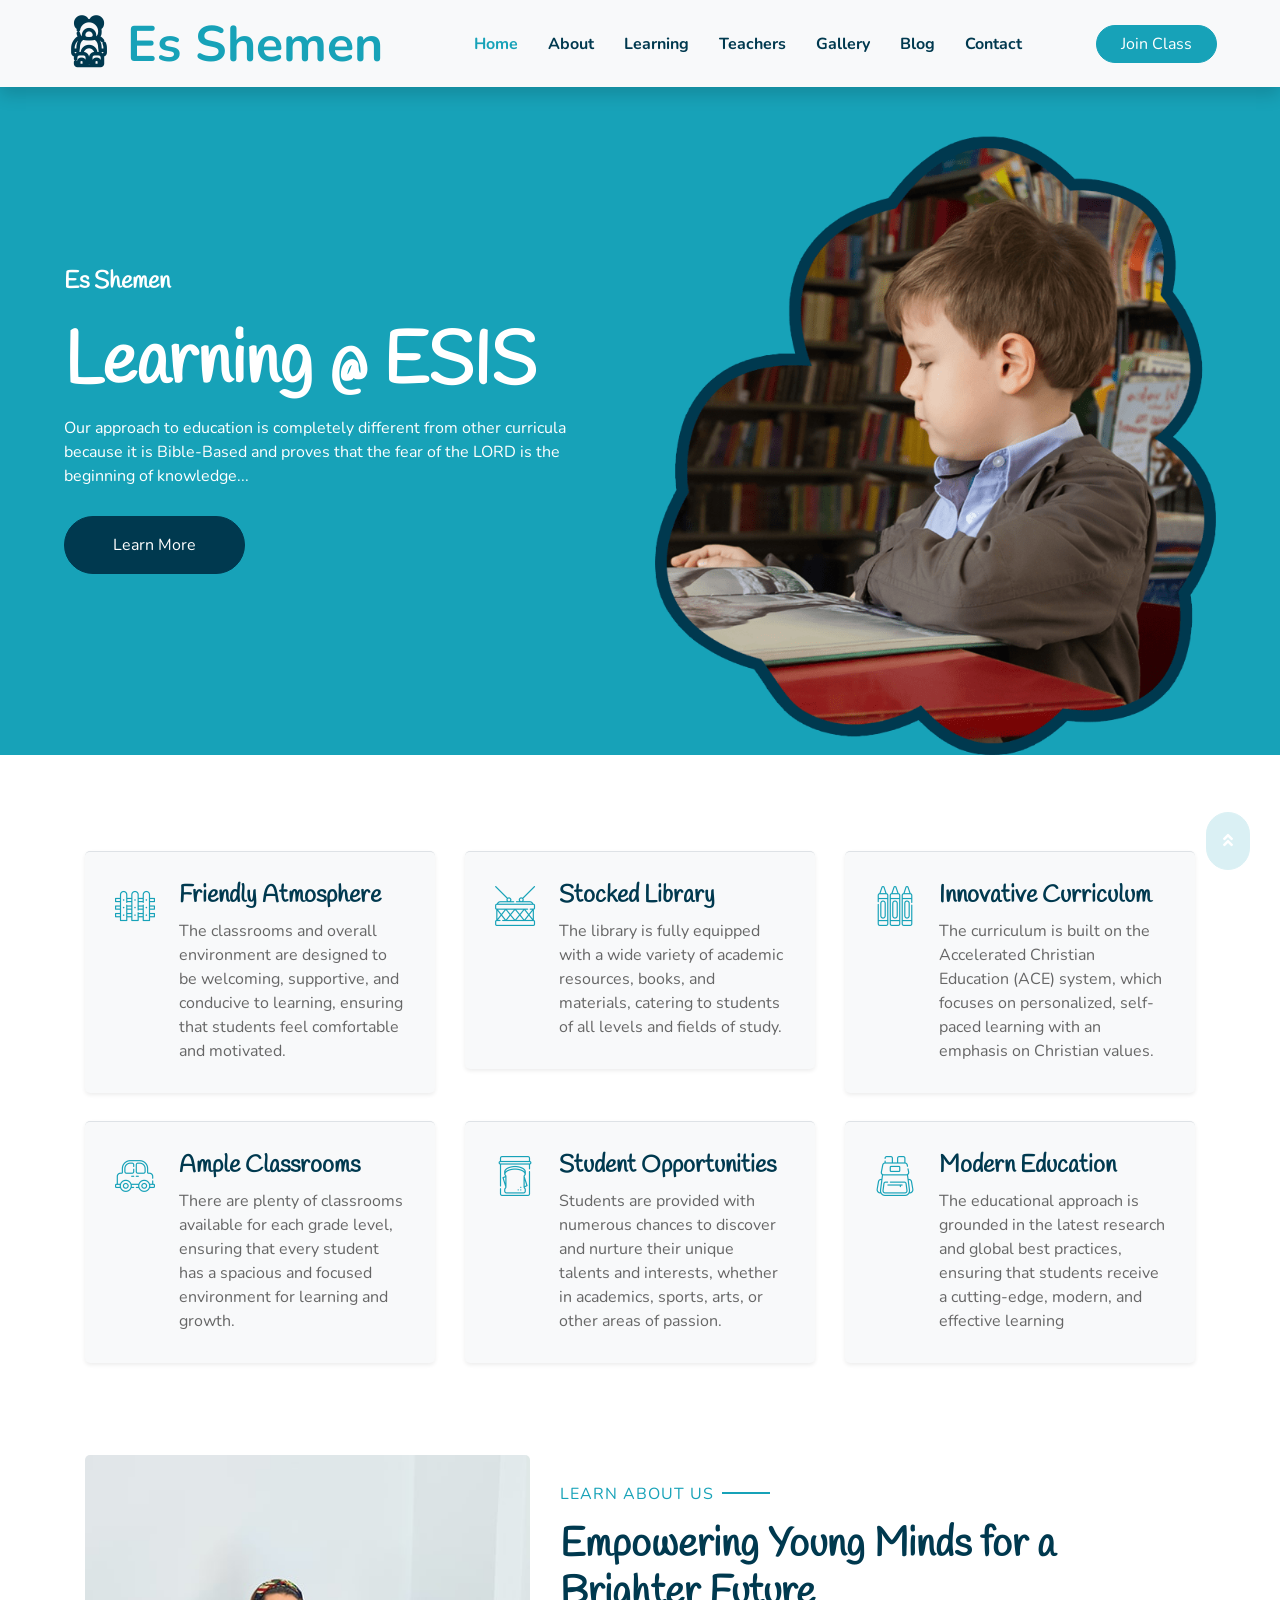
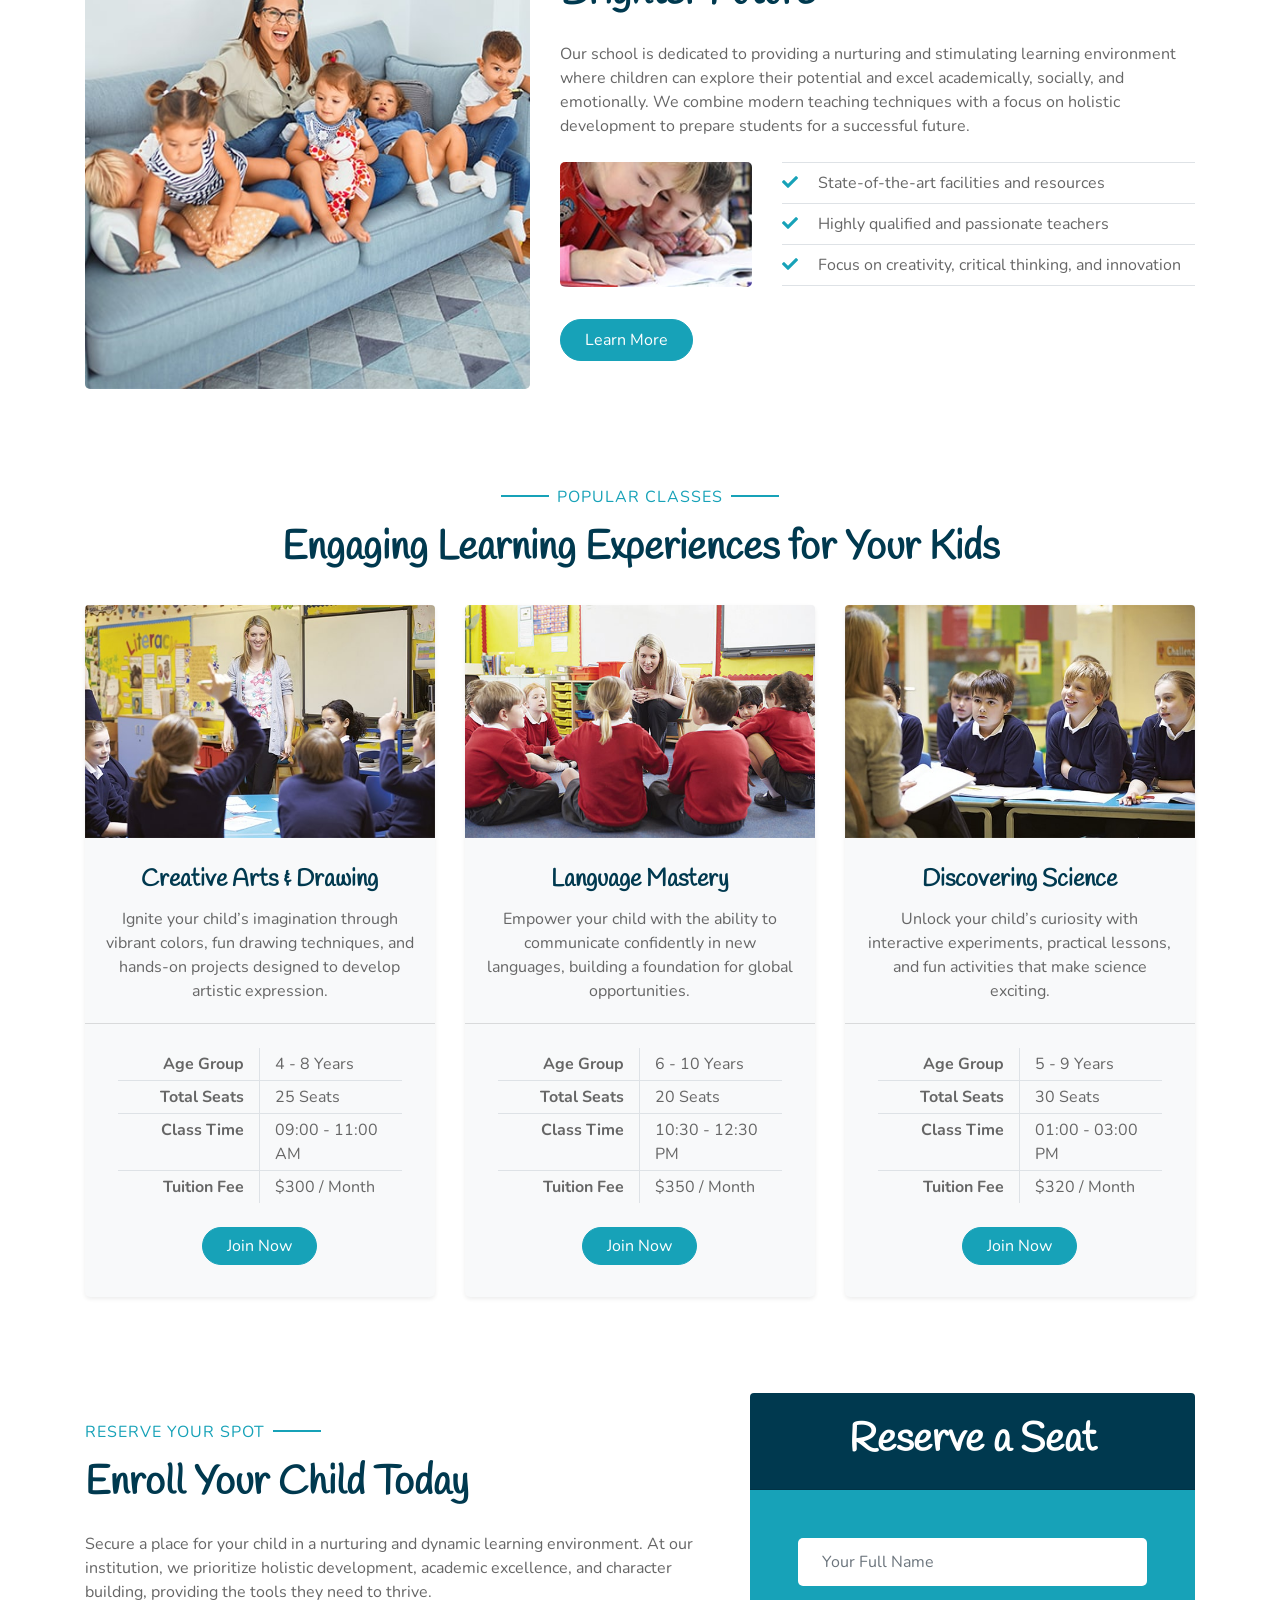
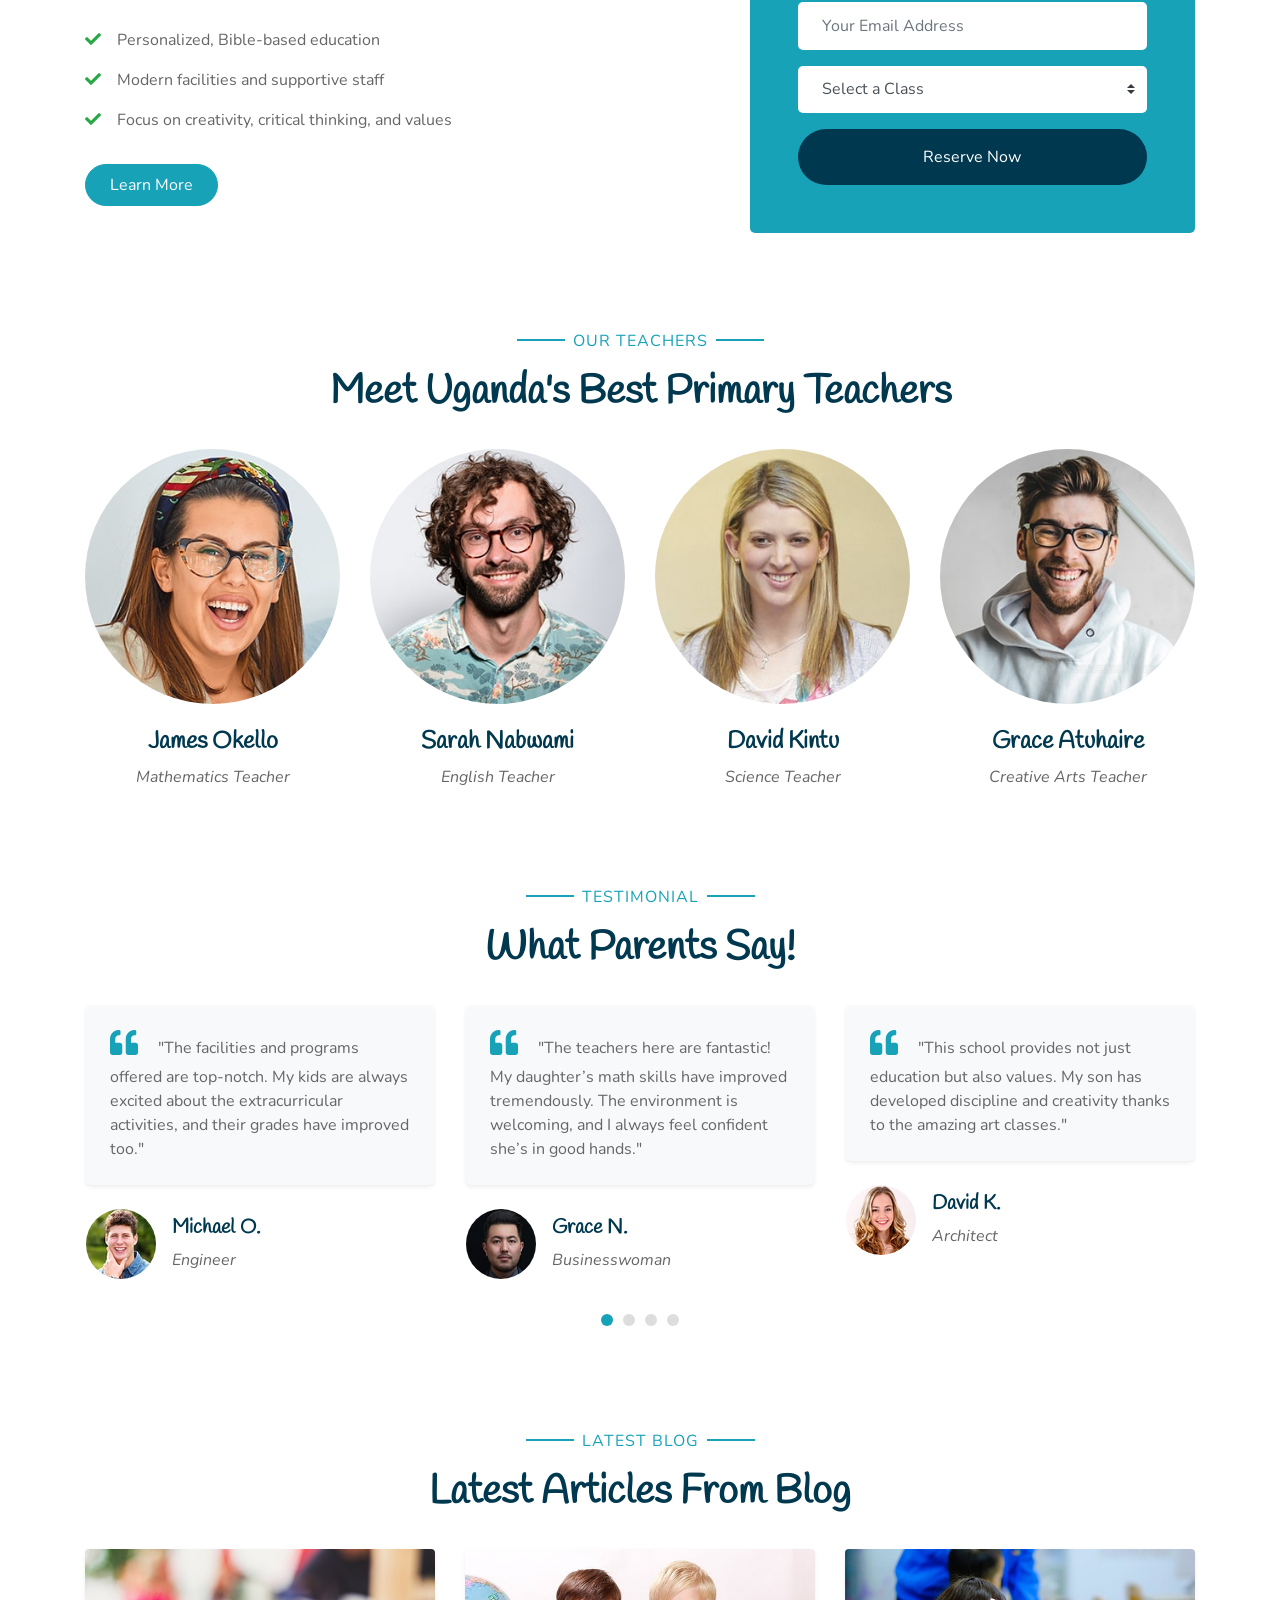
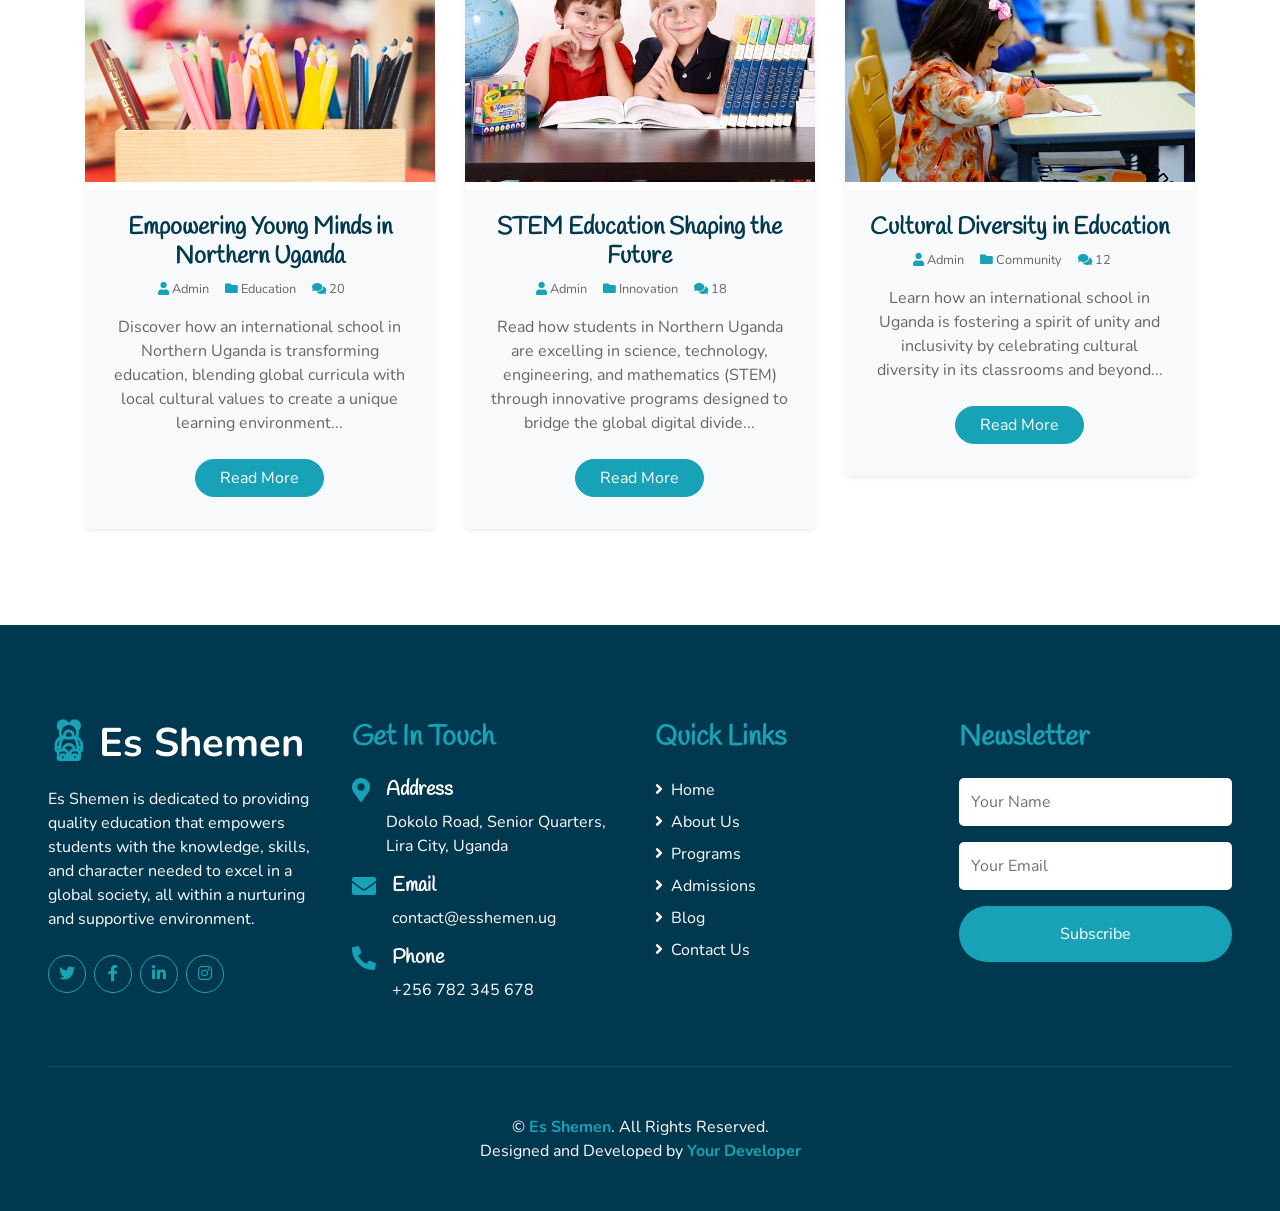
==== index.html @ f65ddcae "Edited the home page" ====
<!DOCTYPE html>
<html lang="en">
  <head>
    <meta charset="utf-8" />
    <title>Ed Shemen</title>
    <meta content="width=device-width, initial-scale=1.0" name="viewport" />
    <meta content="..." name="keywords" />
    <meta content="..." name="description" />

    <!-- Favicon -->
    <link href="img/favicon.ico" rel="icon" />

    <!-- Google Web Fonts -->
    <link rel="preconnect" href="https://fonts.gstatic.com" />
    <link
      href="https://fonts.googleapis.com/css2?family=Handlee&family=Nunito&display=swap"
      rel="stylesheet"
    />

    <!-- Font Awesome -->
    <link
      href="https://cdnjs.cloudflare.com/ajax/libs/font-awesome/5.10.0/css/all.min.css"
      rel="stylesheet"
    />

    <!-- Flaticon Font -->
    <link href="lib/flaticon/font/flaticon.css" rel="stylesheet" />

    <!-- Libraries Stylesheet -->
    <link href="lib/owlcarousel/assets/owl.carousel.min.css" rel="stylesheet" />
    <link href="lib/lightbox/css/lightbox.min.css" rel="stylesheet" />

    <!-- Customized Bootstrap Stylesheet -->
    <link href="css/style.css" rel="stylesheet" />
  </head>

  <body>
    <!-- Navbar Start -->
    <div class="container-fluid bg-light position-relative shadow">
      <nav
        class="navbar navbar-expand-lg bg-light navbar-light py-3 py-lg-0 px-0 px-lg-5"
      >
        <a
          href=""
          class="navbar-brand font-weight-bold text-secondary"
          style="font-size: 50px"
        >
          <i class="flaticon-043-teddy-bear"></i>
          <span class="text-primary">Es Shemen</span>
        </a>
        <button
          type="button"
          class="navbar-toggler"
          data-toggle="collapse"
          data-target="#navbarCollapse"
        >
          <span class="navbar-toggler-icon"></span>
        </button>
        <div
          class="collapse navbar-collapse justify-content-between"
          id="navbarCollapse"
        >
          <div class="navbar-nav font-weight-bold mx-auto py-0">
            <a href="index.html" class="nav-item nav-link active">Home</a>
            <a href="about.html" class="nav-item nav-link">About</a>
            <a href="class.html" class="nav-item nav-link">Learning</a>
            <a href="team.html" class="nav-item nav-link">Teachers</a>
            <a href="gallery.html" class="nav-item nav-link">Gallery</a>
            <a href="blog.html" class="nav-item nav-link">Blog</a>
           
            <a href="contact.html" class="nav-item nav-link">Contact</a>
          </div>
          <a href="" class="btn btn-primary px-4">Join Class</a>
        </div>
      </nav>
    </div>
    <!-- Navbar End -->

    <!-- Header Start -->
    <div class="container-fluid bg-primary px-0 px-md-5 mb-5">
      <div class="row align-items-center px-3">
        <div class="col-lg-6 text-center text-lg-left">
          <h4 class="text-white mb-4 mt-5 mt-lg-0">Es Shemen</h4>
          <h1 class="display-3 font-weight-bold text-white">
            Learning @ ESIS
          </h1>
          <p class="text-white mb-4">
            Our approach to education is completely different from other curricula because it is Bible-Based and proves that the fear of the LORD is the beginning of knowledge...
          </p>
          <a href="" class="btn btn-secondary mt-1 py-3 px-5">Learn More</a>
        </div>
        <div class="col-lg-6 text-center text-lg-right">
          <img class="img-fluid mt-5" src="img/header.png" alt="" />
        </div>
      </div>
    </div>
    <!-- Header End -->

    <!-- Facilities Start -->
    <div class="container-fluid pt-5">
      <div class="container pb-3">
        <div class="row">
          <div class="col-lg-4 col-md-6 pb-1">
            <div
              class="d-flex bg-light shadow-sm border-top rounded mb-4"
              style="padding: 30px"
            >
              <i
                class="flaticon-050-fence h1 font-weight-normal text-primary mb-3"
              ></i>
              <div class="pl-4">
                <h4>Friendly Atmosphere</h4>
                <p class="m-0">
                  The classrooms and overall environment are designed to be welcoming, supportive, and conducive to learning, ensuring that students feel comfortable and motivated.
                </p>
              </div>
            </div>
          </div>
          <div class="col-lg-4 col-md-6 pb-1">
            <div
              class="d-flex bg-light shadow-sm border-top rounded mb-4"
              style="padding: 30px"
            >
              <i
                class="flaticon-022-drum h1 font-weight-normal text-primary mb-3"
              ></i>
              <div class="pl-4">
                <h4>
                  Stocked Library
                </h4>
                <p class="m-0">
                  The library is fully equipped with a wide variety of academic resources, books, and materials, catering to students of all levels and fields of study.


                </p>
              </div>
            </div>
          </div>
          <div class="col-lg-4 col-md-6 pb-1">
            <div
              class="d-flex bg-light shadow-sm border-top rounded mb-4"
              style="padding: 30px"
            >
              <i
                class="flaticon-030-crayons h1 font-weight-normal text-primary mb-3"
              ></i>
              <div class="pl-4">
                <h4>Innovative Curriculum</h4>
                <p class="m-0">
                  The curriculum is built on the Accelerated Christian Education (ACE) system, which focuses on personalized, self-paced learning with an emphasis on Christian values.


                </p>
              </div>
            </div>
          </div>
          <div class="col-lg-4 col-md-6 pb-1">
            <div
              class="d-flex bg-light shadow-sm border-top rounded mb-4"
              style="padding: 30px"
            >
              <i
                class="flaticon-017-toy-car h1 font-weight-normal text-primary mb-3"
              ></i>
              <div class="pl-4">
                <h4>Ample Classrooms
                </h4>
                <p class="m-0">
                  There are plenty of classrooms available for each grade level, ensuring that every student has a spacious and focused environment for learning and growth.
                </p>
              </div>
            </div>
          </div>
          <div class="col-lg-4 col-md-6 pb-1">
            <div
              class="d-flex bg-light shadow-sm border-top rounded mb-4"
              style="padding: 30px"
            >
              <i
                class="flaticon-025-sandwich h1 font-weight-normal text-primary mb-3"
              ></i>
              <div class="pl-4">
                <h4>Student Opportunities</h4>
                <p class="m-0">
                  Students are provided with numerous chances to discover and nurture their unique talents and interests, whether in academics, sports, arts, or other areas of passion.
                </p>
              </div>
            </div>
          </div>
          <div class="col-lg-4 col-md-6 pb-1">
            <div
              class="d-flex bg-light shadow-sm border-top rounded mb-4"
              style="padding: 30px"
            >
              <i
                class="flaticon-047-backpack h1 font-weight-normal text-primary mb-3"
              ></i>
              <div class="pl-4">
                <h4>Modern Education</h4>
                <p class="m-0">
                  The educational approach is grounded in the latest research and global best practices, ensuring that students receive a cutting-edge, modern, and effective learning
                </p>
              </div>
            </div>
          </div>
        </div>
      </div>
    </div>
    <!-- Facilities Start -->

    <!-- About Start -->
    <div class="container-fluid py-5">
      <div class="container">
        <div class="row align-items-center">
          <div class="col-lg-5">
            <img
              class="img-fluid rounded mb-5 mb-lg-0"
              src="img/about-1.jpg"
              alt="School Environment"
            />
          </div>
          <div class="col-lg-7">
            <p class="section-title pr-5">
              <span class="pr-2">Learn About Us</span>
            </p>
            <h1 class="mb-4">Empowering Young Minds for a Brighter Future</h1>
            <p>
              Our school is dedicated to providing a nurturing and stimulating learning environment where children can explore their potential and excel academically, socially, and emotionally. We combine modern teaching techniques with a focus on holistic development to prepare students for a successful future.
            </p>
            <div class="row pt-2 pb-4">
              <div class="col-6 col-md-4">
                <img
                  class="img-fluid rounded"
                  src="img/about-2.jpg"
                  alt="Classroom Activities"
                />
              </div>
              <div class="col-6 col-md-8">
                <ul class="list-inline m-0">
                  <li class="py-2 border-top border-bottom">
                    <i class="fa fa-check text-primary mr-3"></i>
                    State-of-the-art facilities and resources
                  </li>
                  <li class="py-2 border-bottom">
                    <i class="fa fa-check text-primary mr-3"></i>
                    Highly qualified and passionate teachers
                  </li>
                  <li class="py-2 border-bottom">
                    <i class="fa fa-check text-primary mr-3"></i>
                    Focus on creativity, critical thinking, and innovation
                  </li>
                </ul>
              </div>
            </div>
            <a href="about.html" class="btn btn-primary mt-2 py-2 px-4">Learn More</a>
          </div>
        </div>
      </div>
    </div>
    <!-- About End -->
    

    <!-- Class Start -->
<div class="container-fluid pt-5">
  <div class="container">
    <div class="text-center pb-2">
      <p class="section-title px-5">
        <span class="px-2">Popular Classes</span>
      </p>
      <h1 class="mb-4">Engaging Learning Experiences for Your Kids</h1>
    </div>
    <div class="row">
      <div class="col-lg-4 mb-5">
        <div class="card border-0 bg-light shadow-sm pb-2">
          <img class="card-img-top mb-2" src="img/class-1.jpg" alt="Drawing Class" />
          <div class="card-body text-center">
            <h4 class="card-title">Creative Arts & Drawing</h4>
            <p class="card-text">
              Ignite your child’s imagination through vibrant colors, fun drawing techniques, and hands-on projects designed to develop artistic expression.
            </p>
          </div>
          <div class="card-footer bg-transparent py-4 px-5">
            <div class="row border-bottom">
              <div class="col-6 py-1 text-right border-right">
                <strong>Age Group</strong>
              </div>
              <div class="col-6 py-1">4 - 8 Years</div>
            </div>
            <div class="row border-bottom">
              <div class="col-6 py-1 text-right border-right">
                <strong>Total Seats</strong>
              </div>
              <div class="col-6 py-1">25 Seats</div>
            </div>
            <div class="row border-bottom">
              <div class="col-6 py-1 text-right border-right">
                <strong>Class Time</strong>
              </div>
              <div class="col-6 py-1">09:00 - 11:00 AM</div>
            </div>
            <div class="row">
              <div class="col-6 py-1 text-right border-right">
                <strong>Tuition Fee</strong>
              </div>
              <div class="col-6 py-1">$300 / Month</div>
            </div>
          </div>
          <a href="#" class="btn btn-primary px-4 mx-auto mb-4">Join Now</a>
        </div>
      </div>
      <div class="col-lg-4 mb-5">
        <div class="card border-0 bg-light shadow-sm pb-2">
          <img class="card-img-top mb-2" src="img/class-2.jpg" alt="Language Learning" />
          <div class="card-body text-center">
            <h4 class="card-title">Language Mastery</h4>
            <p class="card-text">
              Empower your child with the ability to communicate confidently in new languages, building a foundation for global opportunities.
            </p>
          </div>
          <div class="card-footer bg-transparent py-4 px-5">
            <div class="row border-bottom">
              <div class="col-6 py-1 text-right border-right">
                <strong>Age Group</strong>
              </div>
              <div class="col-6 py-1">6 - 10 Years</div>
            </div>
            <div class="row border-bottom">
              <div class="col-6 py-1 text-right border-right">
                <strong>Total Seats</strong>
              </div>
              <div class="col-6 py-1">20 Seats</div>
            </div>
            <div class="row border-bottom">
              <div class="col-6 py-1 text-right border-right">
                <strong>Class Time</strong>
              </div>
              <div class="col-6 py-1">10:30 - 12:30 PM</div>
            </div>
            <div class="row">
              <div class="col-6 py-1 text-right border-right">
                <strong>Tuition Fee</strong>
              </div>
              <div class="col-6 py-1">$350 / Month</div>
            </div>
          </div>
          <a href="#" class="btn btn-primary px-4 mx-auto mb-4">Join Now</a>
        </div>
      </div>
      <div class="col-lg-4 mb-5">
        <div class="card border-0 bg-light shadow-sm pb-2">
          <img class="card-img-top mb-2" src="img/class-3.jpg" alt="Basic Science" />
          <div class="card-body text-center">
            <h4 class="card-title">Discovering Science</h4>
            <p class="card-text">
              Unlock your child’s curiosity with interactive experiments, practical lessons, and fun activities that make science exciting.
            </p>
          </div>
          <div class="card-footer bg-transparent py-4 px-5">
            <div class="row border-bottom">
              <div class="col-6 py-1 text-right border-right">
                <strong>Age Group</strong>
              </div>
              <div class="col-6 py-1">5 - 9 Years</div>
            </div>
            <div class="row border-bottom">
              <div class="col-6 py-1 text-right border-right">
                <strong>Total Seats</strong>
              </div>
              <div class="col-6 py-1">30 Seats</div>
            </div>
            <div class="row border-bottom">
              <div class="col-6 py-1 text-right border-right">
                <strong>Class Time</strong>
              </div>
              <div class="col-6 py-1">01:00 - 03:00 PM</div>
            </div>
            <div class="row">
              <div class="col-6 py-1 text-right border-right">
                <strong>Tuition Fee</strong>
              </div>
              <div class="col-6 py-1">$320 / Month</div>
            </div>
          </div>
          <a href="#" class="btn btn-primary px-4 mx-auto mb-4">Join Now</a>
        </div>
      </div>
    </div>
  </div>
</div>
<!-- Class End -->

<!-- Registration Start -->
<div class="container-fluid py-5">
  <div class="container">
    <div class="row align-items-center">
      <div class="col-lg-7 mb-5 mb-lg-0">
        <p class="section-title pr-5">
          <span class="pr-2">Reserve Your Spot</span>
        </p>
        <h1 class="mb-4">Enroll Your Child Today</h1>
        <p>
          Secure a place for your child in a nurturing and dynamic learning environment. At our institution, we prioritize holistic development, academic excellence, and character building, providing the tools they need to thrive.
        </p>
        <ul class="list-inline m-0">
          <li class="py-2">
            <i class="fa fa-check text-success mr-3"></i>Personalized, Bible-based education
          </li>
          <li class="py-2">
            <i class="fa fa-check text-success mr-3"></i>Modern facilities and supportive staff
          </li>
          <li class="py-2">
            <i class="fa fa-check text-success mr-3"></i>Focus on creativity, critical thinking, and values
          </li>
        </ul>
        <a href="#" class="btn btn-primary mt-4 py-2 px-4">Learn More</a>
      </div>
      <div class="col-lg-5">
        <div class="card border-0">
          <div class="card-header bg-secondary text-center p-4">
            <h1 class="text-white m-0">Reserve a Seat</h1>
          </div>
          <div class="card-body rounded-bottom bg-primary p-5">
            <form>
              <div class="form-group">
                <input
                  type="text"
                  class="form-control border-0 p-4"
                  placeholder="Your Full Name"
                  required="required"
                />
              </div>
              <div class="form-group">
                <input
                  type="email"
                  class="form-control border-0 p-4"
                  placeholder="Your Email Address"
                  required="required"
                />
              </div>
              <div class="form-group">
                <select
                  class="custom-select border-0 px-4"
                  style="height: 47px"
                  required="required"
                >
                  <option selected>Select a Class</option>
                  <option value="1">Creative Arts & Drawing</option>
                  <option value="2">Language Mastery</option>
                  <option value="3">Discovering Science</option>
                </select>
              </div>
              <div>
                <button
                  class="btn btn-secondary btn-block border-0 py-3"
                  type="submit"
                >
                  Reserve Now
                </button>
              </div>
            </form>
          </div>
        </div>
      </div>
    </div>
  </div>
</div>
<!-- Registration End -->

  <!-- Team Start -->
<div class="container-fluid pt-5">
  <div class="container">
    <div class="text-center pb-2">
      <p class="section-title px-5">
        <span class="px-2">Our Teachers</span>
      </p>
      <h1 class="mb-4">Meet Uganda's Best Primary Teachers</h1>
    </div>
    <div class="row">
      <div class="col-md-6 col-lg-3 text-center team mb-5">
        <div
          class="position-relative overflow-hidden mb-4"
          style="border-radius: 100%"
        >
          <img class="img-fluid w-100" src="img/team-1.jpg" alt="Teacher 1" />
          <div
            class="team-social d-flex align-items-center justify-content-center w-100 h-100 position-absolute"
          >
            <a
              class="btn btn-outline-light text-center mr-2 px-0"
              style="width: 38px; height: 38px"
              href="#"
              ><i class="fab fa-twitter"></i
            ></a>
            <a
              class="btn btn-outline-light text-center mr-2 px-0"
              style="width: 38px; height: 38px"
              href="#"
              ><i class="fab fa-facebook-f"></i
            ></a>
            <a
              class="btn btn-outline-light text-center px-0"
              style="width: 38px; height: 38px"
              href="#"
              ><i class="fab fa-linkedin-in"></i
            ></a>
          </div>
        </div>
        <h4>James Okello</h4>
        <i>Mathematics Teacher</i>
      </div>
      <div class="col-md-6 col-lg-3 text-center team mb-5">
        <div
          class="position-relative overflow-hidden mb-4"
          style="border-radius: 100%"
        >
          <img class="img-fluid w-100" src="img/team-2.jpg" alt="Teacher 2" />
          <div
            class="team-social d-flex align-items-center justify-content-center w-100 h-100 position-absolute"
          >
            <a
              class="btn btn-outline-light text-center mr-2 px-0"
              style="width: 38px; height: 38px"
              href="#"
              ><i class="fab fa-twitter"></i
            ></a>
            <a
              class="btn btn-outline-light text-center mr-2 px-0"
              style="width: 38px; height: 38px"
              href="#"
              ><i class="fab fa-facebook-f"></i
            ></a>
            <a
              class="btn btn-outline-light text-center px-0"
              style="width: 38px; height: 38px"
              href="#"
              ><i class="fab fa-linkedin-in"></i
            ></a>
          </div>
        </div>
        <h4>Sarah Nabwami</h4>
        <i>English Teacher</i>
      </div>
      <div class="col-md-6 col-lg-3 text-center team mb-5">
        <div
          class="position-relative overflow-hidden mb-4"
          style="border-radius: 100%"
        >
          <img class="img-fluid w-100" src="img/team-3.jpg" alt="Teacher 3" />
          <div
            class="team-social d-flex align-items-center justify-content-center w-100 h-100 position-absolute"
          >
            <a
              class="btn btn-outline-light text-center mr-2 px-0"
              style="width: 38px; height: 38px"
              href="#"
              ><i class="fab fa-twitter"></i
            ></a>
            <a
              class="btn btn-outline-light text-center mr-2 px-0"
              style="width: 38px; height: 38px"
              href="#"
              ><i class="fab fa-facebook-f"></i
            ></a>
            <a
              class="btn btn-outline-light text-center px-0"
              style="width: 38px; height: 38px"
              href="#"
              ><i class="fab fa-linkedin-in"></i
            ></a>
          </div>
        </div>
        <h4>David Kintu</h4>
        <i>Science Teacher</i>
      </div>
      <div class="col-md-6 col-lg-3 text-center team mb-5">
        <div
          class="position-relative overflow-hidden mb-4"
          style="border-radius: 100%"
        >
          <img class="img-fluid w-100" src="img/team-4.jpg" alt="Teacher 4" />
          <div
            class="team-social d-flex align-items-center justify-content-center w-100 h-100 position-absolute"
          >
            <a
              class="btn btn-outline-light text-center mr-2 px-0"
              style="width: 38px; height: 38px"
              href="#"
              ><i class="fab fa-twitter"></i
            ></a>
            <a
              class="btn btn-outline-light text-center mr-2 px-0"
              style="width: 38px; height: 38px"
              href="#"
              ><i class="fab fa-facebook-f"></i
            ></a>
            <a
              class="btn btn-outline-light text-center px-0"
              style="width: 38px; height: 38px"
              href="#"
              ><i class="fab fa-linkedin-in"></i
            ></a>
          </div>
        </div>
        <h4>Grace Atuhaire</h4>
        <i>Creative Arts Teacher</i>
      </div>
    </div>
  </div>
</div>
<!-- Team End -->


   
  <!-- Testimonial Start -->
<div class="container-fluid py-5">
  <div class="container p-0">
    <div class="text-center pb-2">
      <p class="section-title px-5">
        <span class="px-2">Testimonial</span>
      </p>
      <h1 class="mb-4">What Parents Say!</h1>
    </div>
    <div class="owl-carousel testimonial-carousel">
      <div class="testimonial-item px-3">
        <div class="bg-light shadow-sm rounded mb-4 p-4">
          <h3 class="fas fa-quote-left text-primary mr-3"></h3>
          "The teachers here are fantastic! My daughter’s math skills have improved tremendously. The environment is welcoming, and I always feel confident she’s in good hands."
        </div>
        <div class="d-flex align-items-center">
          <img
            class="rounded-circle"
            src="img/testimonial-1.jpg"
            style="width: 70px; height: 70px"
            alt="Parent Image"
          />
          <div class="pl-3">
            <h5>Grace N.</h5>
            <i>Businesswoman</i>
          </div>
        </div>
      </div>
      <div class="testimonial-item px-3">
        <div class="bg-light shadow-sm rounded mb-4 p-4">
          <h3 class="fas fa-quote-left text-primary mr-3"></h3>
          "This school provides not just education but also values. My son has developed discipline and creativity thanks to the amazing art classes."
        </div>
        <div class="d-flex align-items-center">
          <img
            class="rounded-circle"
            src="img/testimonial-2.jpg"
            style="width: 70px; height: 70px"
            alt="Parent Image"
          />
          <div class="pl-3">
            <h5>David K.</h5>
            <i>Architect</i>
          </div>
        </div>
      </div>
      <div class="testimonial-item px-3">
        <div class="bg-light shadow-sm rounded mb-4 p-4">
          <h3 class="fas fa-quote-left text-primary mr-3"></h3>
          "I’m impressed by how dedicated the teachers are. They take time to ensure every child understands the lessons. My child loves going to school now!"
        </div>
        <div class="d-flex align-items-center">
          <img
            class="rounded-circle"
            src="img/testimonial-3.jpg"
            style="width: 70px; height: 70px"
            alt="Parent Image"
          />
          <div class="pl-3">
            <h5>Florence A.</h5>
            <i>Banker</i>
          </div>
        </div>
      </div>
      <div class="testimonial-item px-3">
        <div class="bg-light shadow-sm rounded mb-4 p-4">
          <h3 class="fas fa-quote-left text-primary mr-3"></h3>
          "The facilities and programs offered are top-notch. My kids are always excited about the extracurricular activities, and their grades have improved too."
        </div>
        <div class="d-flex align-items-center">
          <img
            class="rounded-circle"
            src="img/testimonial-4.jpg"
            style="width: 70px; height: 70px"
            alt="Parent Image"
          />
          <div class="pl-3">
            <h5>Michael O.</h5>
            <i>Engineer</i>
          </div>
        </div>
      </div>
    </div>
  </div>
</div>
<!-- Testimonial End -->


   <!-- Blog Start --> 
<div class="container-fluid pt-5">
  <div class="container">
    <div class="text-center pb-2">
      <p class="section-title px-5">
        <span class="px-2">Latest Blog</span>
      </p>
      <h1 class="mb-4">Latest Articles From Blog</h1>
    </div>
    <div class="row pb-3">
      <div class="col-lg-4 mb-4">
        <div class="card border-0 shadow-sm mb-2">
          <img class="card-img-top mb-2" src="img/blog-1.jpg" alt="" />
          <div class="card-body bg-light text-center p-4">
            <h4 class="">Empowering Young Minds in Northern Uganda</h4>
            <div class="d-flex justify-content-center mb-3">
              <small class="mr-3"><i class="fa fa-user text-primary"></i> Admin</small>
              <small class="mr-3"><i class="fa fa-folder text-primary"></i> Education</small>
              <small class="mr-3"><i class="fa fa-comments text-primary"></i> 20</small>
            </div>
            <p>
              Discover how an international school in Northern Uganda is transforming education, blending global curricula with local cultural values to create a unique learning environment...
            </p>
            <a href="" class="btn btn-primary px-4 mx-auto my-2">Read More</a>
          </div>
        </div>
      </div>
      <div class="col-lg-4 mb-4">
        <div class="card border-0 shadow-sm mb-2">
          <img class="card-img-top mb-2" src="img/blog-2.jpg" alt="" />
          <div class="card-body bg-light text-center p-4">
            <h4 class="">STEM Education Shaping the Future</h4>
            <div class="d-flex justify-content-center mb-3">
              <small class="mr-3"><i class="fa fa-user text-primary"></i> Admin</small>
              <small class="mr-3"><i class="fa fa-folder text-primary"></i> Innovation</small>
              <small class="mr-3"><i class="fa fa-comments text-primary"></i> 18</small>
            </div>
            <p>
              Read how students in Northern Uganda are excelling in science, technology, engineering, and mathematics (STEM) through innovative programs designed to bridge the global digital divide...
            </p>
            <a href="" class="btn btn-primary px-4 mx-auto my-2">Read More</a>
          </div>
        </div>
      </div>
      <div class="col-lg-4 mb-4">
        <div class="card border-0 shadow-sm mb-2">
          <img class="card-img-top mb-2" src="img/blog-3.jpg" alt="" />
          <div class="card-body bg-light text-center p-4">
            <h4 class="">Cultural Diversity in Education</h4>
            <div class="d-flex justify-content-center mb-3">
              <small class="mr-3"><i class="fa fa-user text-primary"></i> Admin</small>
              <small class="mr-3"><i class="fa fa-folder text-primary"></i> Community</small>
              <small class="mr-3"><i class="fa fa-comments text-primary"></i> 12</small>
            </div>
            <p>
              Learn how an international school in Uganda is fostering a spirit of unity and inclusivity by celebrating cultural diversity in its classrooms and beyond...
            </p>
            <a href="" class="btn btn-primary px-4 mx-auto my-2">Read More</a>
          </div>
        </div>
      </div>
    </div>
  </div>
</div>
<!-- Blog End -->


  <!-- Footer Start -->
<div class="container-fluid bg-secondary text-white mt-5 py-5 px-sm-3 px-md-5">
  <div class="row pt-5">
    <div class="col-lg-3 col-md-6 mb-5">
      <a
        href="#"
        class="navbar-brand font-weight-bold text-primary m-0 mb-4 p-0"
        style="font-size: 40px; line-height: 40px"
      >
        <i class="flaticon-043-teddy-bear"></i>
        <span class="text-white">Es Shemen</span>
      </a>
      <p>
        Es Shemen is dedicated to providing quality education that empowers students with the knowledge, skills, and character needed to excel in a global society, all within a nurturing and supportive environment.
      </p>
      <div class="d-flex justify-content-start mt-4">
        <a
          class="btn btn-outline-primary rounded-circle text-center mr-2 px-0"
          style="width: 38px; height: 38px"
          href="#"
          ><i class="fab fa-twitter"></i
        ></a>
        <a
          class="btn btn-outline-primary rounded-circle text-center mr-2 px-0"
          style="width: 38px; height: 38px"
          href="#"
          ><i class="fab fa-facebook-f"></i
        ></a>
        <a
          class="btn btn-outline-primary rounded-circle text-center mr-2 px-0"
          style="width: 38px; height: 38px"
          href="#"
          ><i class="fab fa-linkedin-in"></i
        ></a>
        <a
          class="btn btn-outline-primary rounded-circle text-center mr-2 px-0"
          style="width: 38px; height: 38px"
          href="#"
          ><i class="fab fa-instagram"></i
        ></a>
      </div>
    </div>
    <div class="col-lg-3 col-md-6 mb-5">
      <h3 class="text-primary mb-4">Get In Touch</h3>
      <div class="d-flex">
        <h4 class="fa fa-map-marker-alt text-primary"></h4>
        <div class="pl-3">
          <h5 class="text-white">Address</h5>
          <p>Dokolo Road, Senior Quarters, Lira City, Uganda</p>
        </div>
      </div>
      <div class="d-flex">
        <h4 class="fa fa-envelope text-primary"></h4>
        <div class="pl-3">
          <h5 class="text-white">Email</h5>
          <p>contact@esshemen.ug</p>
        </div>
      </div>
      <div class="d-flex">
        <h4 class="fa fa-phone-alt text-primary"></h4>
        <div class="pl-3">
          <h5 class="text-white">Phone</h5>
          <p>+256 782 345 678</p>
        </div>
      </div>
    </div>
    <div class="col-lg-3 col-md-6 mb-5">
      <h3 class="text-primary mb-4">Quick Links</h3>
      <div class="d-flex flex-column justify-content-start">
        <a class="text-white mb-2" href="#"
          ><i class="fa fa-angle-right mr-2"></i>Home</a
        >
        <a class="text-white mb-2" href="#"
          ><i class="fa fa-angle-right mr-2"></i>About Us</a
        >
        <a class="text-white mb-2" href="#"
          ><i class="fa fa-angle-right mr-2"></i>Programs</a
        >
        <a class="text-white mb-2" href="#"
          ><i class="fa fa-angle-right mr-2"></i>Admissions</a
        >
        <a class="text-white mb-2" href="#"
          ><i class="fa fa-angle-right mr-2"></i>Blog</a
        >
        <a class="text-white" href="#"
          ><i class="fa fa-angle-right mr-2"></i>Contact Us</a
        >
      </div>
    </div>
    <div class="col-lg-3 col-md-6 mb-5">
      <h3 class="text-primary mb-4">Newsletter</h3>
      <form action="#">
        <div class="form-group">
          <input
            type="text"
            class="form-control border-0 py-4"
            placeholder="Your Name"
            required="required"
          />
        </div>
        <div class="form-group">
          <input
            type="email"
            class="form-control border-0 py-4"
            placeholder="Your Email"
            required="required"
          />
        </div>
        <div>
          <button
            class="btn btn-primary btn-block border-0 py-3"
            type="submit"
          >
            Subscribe
          </button>
        </div>
      </form>
    </div>
  </div>
  <div
    class="container-fluid pt-5"
    style="border-top: 1px solid rgba(23, 162, 184, 0.2) ;"
  >
    <p class="m-0 text-center text-white">
      &copy;
      <a class="text-primary font-weight-bold" href="#">Es Shemen</a>.
      All Rights Reserved.
      <br />
      Designed and Developed by
      <a class="text-primary font-weight-bold" href="https://yourdeveloperlink.com"
        >Your Developer</a
      >
    </p>
  </div>
</div>
<!-- Footer End -->



    <!-- Back to Top -->
    <a href="#" class="btn btn-primary p-3 back-to-top"
      ><i class="fa fa-angle-double-up"></i
    ></a>

    <!-- JavaScript Libraries -->
    <script src="https://code.jquery.com/jquery-3.4.1.min.js"></script>
    <script src="https://stackpath.bootstrapcdn.com/bootstrap/4.4.1/js/bootstrap.bundle.min.js"></script>
    <script src="lib/easing/easing.min.js"></script>
    <script src="lib/owlcarousel/owl.carousel.min.js"></script>
    <script src="lib/isotope/isotope.pkgd.min.js"></script>
    <script src="lib/lightbox/js/lightbox.min.js"></script>

    <!-- Contact Javascript File -->
    <script src="mail/jqBootstrapValidation.min.js"></script>
    <script src="mail/contact.js"></script>

    <!-- Template Javascript -->
    <script src="js/main.js"></script>
  </body>
</html>
---- css/style.css ----
/******* Bootstrap Theming ********/
/*!
 * Bootstrap v4.5.3 (https://getbootstrap.com/)
 * Copyright 2011-2020 The Bootstrap Authors
 * Copyright 2011-2020 Twitter, Inc.
 * Licensed under MIT (https://github.com/twbs/bootstrap/blob/main/LICENSE)
 */
:root {
  --blue: #007bff;
  --indigo: #6610f2;
  --purple: #6f42c1;
  --pink: #e83e8c;
  --red: #dc3545;
  --orange: #fd7e14;
  --yellow: #ffc107;
  --green: #28a745;
  --teal: #20c997;
  --cyan: #17a2b8;
  --white: #fff;
  --gray: #6c757d;
  --gray-dark: #343a40;
  --primary: #17a2b8;
  --secondary: #00394f;
  --success: #28a745;
  --info: #17a2b8;
  --warning: #ffc107;
  --danger: #dc3545;
  --light: #f8f9fa;
  --dark: #343a40;
  --breakpoint-xs: 0;
  --breakpoint-sm: 576px;
  --breakpoint-md: 768px;
  --breakpoint-lg: 992px;
  --breakpoint-xl: 1200px;
  --font-family-sans-serif: "Nunito", sans-serif;
  --font-family-monospace: SFMono-Regular, Menlo, Monaco, Consolas, "Liberation Mono", "Courier New", monospace;
}

*,
*::before,
*::after {
  box-sizing: border-box;
}

html {
  font-family: sans-serif;
  line-height: 1.15;
  -webkit-text-size-adjust: 100%;
  -webkit-tap-highlight-color: rgba(0, 0, 0, 0);
}

article, aside, figcaption, figure, footer, header, hgroup, main, nav, section {
  display: block;
}

body {
  margin: 0;
  font-family: "Nunito", sans-serif;
  font-size: 1rem;
  font-weight: 400;
  line-height: 1.5;
  color: #666666;
  text-align: left;
  background-color: #fff;
}

[tabindex="-1"]:focus:not(:focus-visible) {
  outline: 0 !important;
}

hr {
  box-sizing: content-box;
  height: 0;
  overflow: visible;
}

h1, h2, h3, h4, h5, h6 {
  margin-top: 0;
  margin-bottom: 0.5rem;
}

p {
  margin-top: 0;
  margin-bottom: 1rem;
}

abbr[title],
abbr[data-original-title] {
  text-decoration: underline;
  text-decoration: underline dotted;
  cursor: help;
  border-bottom: 0;
  text-decoration-skip-ink: none;
}

address {
  margin-bottom: 1rem;
  font-style: normal;
  line-height: inherit;
}

ol,
ul,
dl {
  margin-top: 0;
  margin-bottom: 1rem;
}

ol ol,
ul ul,
ol ul,
ul ol {
  margin-bottom: 0;
}

dt {
  font-weight: 700;
}

dd {
  margin-bottom: .5rem;
  margin-left: 0;
}

blockquote {
  margin: 0 0 1rem;
}

b,
strong {
  font-weight: bolder;
}

small {
  font-size: 80%;
}

sub,
sup {
  position: relative;
  font-size: 75%;
  line-height: 0;
  vertical-align: baseline;
}

sub {
  bottom: -.25em;
}

sup {
  top: -.5em;
}

a {
  color: #17a2b8;
  text-decoration: none;
  background-color: transparent;
}

a:hover {
  color: #0f6674;
  text-decoration: underline;
}

a:not([href]):not([class]) {
  color: inherit;
  text-decoration: none;
}

a:not([href]):not([class]):hover {
  color: inherit;
  text-decoration: none;
}

pre,
code,
kbd,
samp {
  font-family: SFMono-Regular, Menlo, Monaco, Consolas, "Liberation Mono", "Courier New", monospace;
  font-size: 1em;
}

pre {
  margin-top: 0;
  margin-bottom: 1rem;
  overflow: auto;
  -ms-overflow-style: scrollbar;
}

figure {
  margin: 0 0 1rem;
}

img {
  vertical-align: middle;
  border-style: none;
}

svg {
  overflow: hidden;
  vertical-align: middle;
}

table {
  border-collapse: collapse;
}

caption {
  padding-top: 0.75rem;
  padding-bottom: 0.75rem;
  color: #6c757d;
  text-align: left;
  caption-side: bottom;
}

th {
  text-align: inherit;
  text-align: -webkit-match-parent;
}

label {
  display: inline-block;
  margin-bottom: 0.5rem;
}

button {
  border-radius: 0;
}

button:focus {
  outline: 1px dotted;
  outline: 5px auto -webkit-focus-ring-color;
}

input,
button,
select,
optgroup,
textarea {
  margin: 0;
  font-family: inherit;
  font-size: inherit;
  line-height: inherit;
}

button,
input {
  overflow: visible;
}

button,
select {
  text-transform: none;
}

[role="button"] {
  cursor: pointer;
}

select {
  word-wrap: normal;
}

button,
[type="button"],
[type="reset"],
[type="submit"] {
  -webkit-appearance: button;
}

button:not(:disabled),
[type="button"]:not(:disabled),
[type="reset"]:not(:disabled),
[type="submit"]:not(:disabled) {
  cursor: pointer;
}

button::-moz-focus-inner,
[type="button"]::-moz-focus-inner,
[type="reset"]::-moz-focus-inner,
[type="submit"]::-moz-focus-inner {
  padding: 0;
  border-style: none;
}

input[type="radio"],
input[type="checkbox"] {
  box-sizing: border-box;
  padding: 0;
}

textarea {
  overflow: auto;
  resize: vertical;
}

fieldset {
  min-width: 0;
  padding: 0;
  margin: 0;
  border: 0;
}

legend {
  display: block;
  width: 100%;
  max-width: 100%;
  padding: 0;
  margin-bottom: .5rem;
  font-size: 1.5rem;
  line-height: inherit;
  color: inherit;
  white-space: normal;
}

@media (max-width: 1200px) {
  legend {
    font-size: calc(1.275rem + 0.3vw) ;
  }
}

progress {
  vertical-align: baseline;
}

[type="number"]::-webkit-inner-spin-button,
[type="number"]::-webkit-outer-spin-button {
  height: auto;
}

[type="search"] {
  outline-offset: -2px;
  -webkit-appearance: none;
}

[type="search"]::-webkit-search-decoration {
  -webkit-appearance: none;
}

::-webkit-file-upload-button {
  font: inherit;
  -webkit-appearance: button;
}

output {
  display: inline-block;
}

summary {
  display: list-item;
  cursor: pointer;
}

template {
  display: none;
}

[hidden] {
  display: none !important;
}

h1, h2, h3, h4, h5, h6,
.h1, .h2, .h3, .h4, .h5, .h6 {
  margin-bottom: 0.5rem;
  font-family: "Handlee", cursive;
  font-weight: bold;
  line-height: 1.2;
  color: #00394f;
}

h1, .h1 {
  font-size: 2.5rem;
}

@media (max-width: 1200px) {
  h1, .h1 {
    font-size: calc(1.375rem + 1.5vw) ;
  }
}

h2, .h2 {
  font-size: 2rem;
}

@media (max-width: 1200px) {
  h2, .h2 {
    font-size: calc(1.325rem + 0.9vw) ;
  }
}

h3, .h3 {
  font-size: 1.75rem;
}

@media (max-width: 1200px) {
  h3, .h3 {
    font-size: calc(1.3rem + 0.6vw) ;
  }
}

h4, .h4 {
  font-size: 1.5rem;
}

@media (max-width: 1200px) {
  h4, .h4 {
    font-size: calc(1.275rem + 0.3vw) ;
  }
}

h5, .h5 {
  font-size: 1.25rem;
}

h6, .h6 {
  font-size: 1rem;
}

.lead {
  font-size: 1.25rem;
  font-weight: 300;
}

.display-1 {
  font-size: 6rem;
  font-weight: 300;
  line-height: 1.2;
}

@media (max-width: 1200px) {
  .display-1 {
    font-size: calc(1.725rem + 5.7vw) ;
  }
}

.display-2 {
  font-size: 5.5rem;
  font-weight: 300;
  line-height: 1.2;
}

@media (max-width: 1200px) {
  .display-2 {
    font-size: calc(1.675rem + 5.1vw) ;
  }
}

.display-3 {
  font-size: 4.5rem;
  font-weight: 300;
  line-height: 1.2;
}

@media (max-width: 1200px) {
  .display-3 {
    font-size: calc(1.575rem + 3.9vw) ;
  }
}

.display-4 {
  font-size: 3.5rem;
  font-weight: 300;
  line-height: 1.2;
}

@media (max-width: 1200px) {
  .display-4 {
    font-size: calc(1.475rem + 2.7vw) ;
  }
}

hr {
  margin-top: 1rem;
  margin-bottom: 1rem;
  border: 0;
  border-top: 1px solid rgba(0, 0, 0, 0.1);
}

small,
.small {
  font-size: 80%;
  font-weight: 400;
}

mark,
.mark {
  padding: 0.2em;
  background-color: #fcf8e3;
}

.list-unstyled {
  padding-left: 0;
  list-style: none;
}

.list-inline {
  padding-left: 0;
  list-style: none;
}

.list-inline-item {
  display: inline-block;
}

.list-inline-item:not(:last-child) {
  margin-right: 0.5rem;
}

.initialism {
  font-size: 90%;
  text-transform: uppercase;
}

.blockquote {
  margin-bottom: 1rem;
  font-size: 1.25rem;
}

.blockquote-footer {
  display: block;
  font-size: 80%;
  color: #6c757d;
}

.blockquote-footer::before {
  content: "\2014\00A0";
}

.img-fluid {
  max-width: 100%;
  height: auto;
}

.img-thumbnail {
  padding: 0.25rem;
  background-color: #fff;
  border: 1px solid #dee2e6;
  border-radius: 5px;
  max-width: 100%;
  height: auto;
}

.figure {
  display: inline-block;
}

.figure-img {
  margin-bottom: 0.5rem;
  line-height: 1;
}

.figure-caption {
  font-size: 90%;
  color: #6c757d;
}

code {
  font-size: 87.5%;
  color: #e83e8c;
  word-wrap: break-word;
}

a > code {
  color: inherit;
}

kbd {
  padding: 0.2rem 0.4rem;
  font-size: 87.5%;
  color: #fff;
  background-color: #212529;
  border-radius: 0.2rem;
}

kbd kbd {
  padding: 0;
  font-size: 100%;
  font-weight: 700;
}

pre {
  display: block;
  font-size: 87.5%;
  color: #212529;
}

pre code {
  font-size: inherit;
  color: inherit;
  word-break: normal;
}

.pre-scrollable {
  max-height: 340px;
  overflow-y: scroll;
}

.container,
.container-fluid,
.container-sm,
.container-md,
.container-lg,
.container-xl {
  width: 100%;
  padding-right: 15px;
  padding-left: 15px;
  margin-right: auto;
  margin-left: auto;
}

@media (min-width: 576px) {
  .container, .container-sm {
    max-width: 540px;
  }
}

@media (min-width: 768px) {
  .container, .container-sm, .container-md {
    max-width: 720px;
  }
}

@media (min-width: 992px) {
  .container, .container-sm, .container-md, .container-lg {
    max-width: 960px;
  }
}

@media (min-width: 1200px) {
  .container, .container-sm, .container-md, .container-lg, .container-xl {
    max-width: 1140px;
  }
}

.row {
  display: flex;
  flex-wrap: wrap;
  margin-right: -15px;
  margin-left: -15px;
}

.no-gutters {
  margin-right: 0;
  margin-left: 0;
}

.no-gutters > .col,
.no-gutters > [class*="col-"] {
  padding-right: 0;
  padding-left: 0;
}

.col-1, .col-2, .col-3, .col-4, .col-5, .col-6, .col-7, .col-8, .col-9, .col-10, .col-11, .col-12, .col,
.col-auto, .col-sm-1, .col-sm-2, .col-sm-3, .col-sm-4, .col-sm-5, .col-sm-6, .col-sm-7, .col-sm-8, .col-sm-9, .col-sm-10, .col-sm-11, .col-sm-12, .col-sm,
.col-sm-auto, .col-md-1, .col-md-2, .col-md-3, .col-md-4, .col-md-5, .col-md-6, .col-md-7, .col-md-8, .col-md-9, .col-md-10, .col-md-11, .col-md-12, .col-md,
.col-md-auto, .col-lg-1, .col-lg-2, .col-lg-3, .col-lg-4, .col-lg-5, .col-lg-6, .col-lg-7, .col-lg-8, .col-lg-9, .col-lg-10, .col-lg-11, .col-lg-12, .col-lg,
.col-lg-auto, .col-xl-1, .col-xl-2, .col-xl-3, .col-xl-4, .col-xl-5, .col-xl-6, .col-xl-7, .col-xl-8, .col-xl-9, .col-xl-10, .col-xl-11, .col-xl-12, .col-xl,
.col-xl-auto {
  position: relative;
  width: 100%;
  padding-right: 15px;
  padding-left: 15px;
}

.col {
  flex-basis: 0;
  flex-grow: 1;
  max-width: 100%;
}

.row-cols-1 > * {
  flex: 0 0 100%;
  max-width: 100%;
}

.row-cols-2 > * {
  flex: 0 0 50%;
  max-width: 50%;
}

.row-cols-3 > * {
  flex: 0 0 33.33333%;
  max-width: 33.33333%;
}

.row-cols-4 > * {
  flex: 0 0 25%;
  max-width: 25%;
}

.row-cols-5 > * {
  flex: 0 0 20%;
  max-width: 20%;
}

.row-cols-6 > * {
  flex: 0 0 16.66667%;
  max-width: 16.66667%;
}

.col-auto {
  flex: 0 0 auto;
  width: auto;
  max-width: 100%;
}

.col-1 {
  flex: 0 0 8.33333%;
  max-width: 8.33333%;
}

.col-2 {
  flex: 0 0 16.66667%;
  max-width: 16.66667%;
}

.col-3 {
  flex: 0 0 25%;
  max-width: 25%;
}

.col-4 {
  flex: 0 0 33.33333%;
  max-width: 33.33333%;
}

.col-5 {
  flex: 0 0 41.66667%;
  max-width: 41.66667%;
}

.col-6 {
  flex: 0 0 50%;
  max-width: 50%;
}

.col-7 {
  flex: 0 0 58.33333%;
  max-width: 58.33333%;
}

.col-8 {
  flex: 0 0 66.66667%;
  max-width: 66.66667%;
}

.col-9 {
  flex: 0 0 75%;
  max-width: 75%;
}

.col-10 {
  flex: 0 0 83.33333%;
  max-width: 83.33333%;
}

.col-11 {
  flex: 0 0 91.66667%;
  max-width: 91.66667%;
}

.col-12 {
  flex: 0 0 100%;
  max-width: 100%;
}

.order-first {
  order: -1;
}

.order-last {
  order: 13;
}

.order-0 {
  order: 0;
}

.order-1 {
  order: 1;
}

.order-2 {
  order: 2;
}

.order-3 {
  order: 3;
}

.order-4 {
  order: 4;
}

.order-5 {
  order: 5;
}

.order-6 {
  order: 6;
}

.order-7 {
  order: 7;
}

.order-8 {
  order: 8;
}

.order-9 {
  order: 9;
}

.order-10 {
  order: 10;
}

.order-11 {
  order: 11;
}

.order-12 {
  order: 12;
}

.offset-1 {
  margin-left: 8.33333%;
}

.offset-2 {
  margin-left: 16.66667%;
}

.offset-3 {
  margin-left: 25%;
}

.offset-4 {
  margin-left: 33.33333%;
}

.offset-5 {
  margin-left: 41.66667%;
}

.offset-6 {
  margin-left: 50%;
}

.offset-7 {
  margin-left: 58.33333%;
}

.offset-8 {
  margin-left: 66.66667%;
}

.offset-9 {
  margin-left: 75%;
}

.offset-10 {
  margin-left: 83.33333%;
}

.offset-11 {
  margin-left: 91.66667%;
}

@media (min-width: 576px) {
  .col-sm {
    flex-basis: 0;
    flex-grow: 1;
    max-width: 100%;
  }
  .row-cols-sm-1 > * {
    flex: 0 0 100%;
    max-width: 100%;
  }
  .row-cols-sm-2 > * {
    flex: 0 0 50%;
    max-width: 50%;
  }
  .row-cols-sm-3 > * {
    flex: 0 0 33.33333%;
    max-width: 33.33333%;
  }
  .row-cols-sm-4 > * {
    flex: 0 0 25%;
    max-width: 25%;
  }
  .row-cols-sm-5 > * {
    flex: 0 0 20%;
    max-width: 20%;
  }
  .row-cols-sm-6 > * {
    flex: 0 0 16.66667%;
    max-width: 16.66667%;
  }
  .col-sm-auto {
    flex: 0 0 auto;
    width: auto;
    max-width: 100%;
  }
  .col-sm-1 {
    flex: 0 0 8.33333%;
    max-width: 8.33333%;
  }
  .col-sm-2 {
    flex: 0 0 16.66667%;
    max-width: 16.66667%;
  }
  .col-sm-3 {
    flex: 0 0 25%;
    max-width: 25%;
  }
  .col-sm-4 {
    flex: 0 0 33.33333%;
    max-width: 33.33333%;
  }
  .col-sm-5 {
    flex: 0 0 41.66667%;
    max-width: 41.66667%;
  }
  .col-sm-6 {
    flex: 0 0 50%;
    max-width: 50%;
  }
  .col-sm-7 {
    flex: 0 0 58.33333%;
    max-width: 58.33333%;
  }
  .col-sm-8 {
    flex: 0 0 66.66667%;
    max-width: 66.66667%;
  }
  .col-sm-9 {
    flex: 0 0 75%;
    max-width: 75%;
  }
  .col-sm-10 {
    flex: 0 0 83.33333%;
    max-width: 83.33333%;
  }
  .col-sm-11 {
    flex: 0 0 91.66667%;
    max-width: 91.66667%;
  }
  .col-sm-12 {
    flex: 0 0 100%;
    max-width: 100%;
  }
  .order-sm-first {
    order: -1;
  }
  .order-sm-last {
    order: 13;
  }
  .order-sm-0 {
    order: 0;
  }
  .order-sm-1 {
    order: 1;
  }
  .order-sm-2 {
    order: 2;
  }
  .order-sm-3 {
    order: 3;
  }
  .order-sm-4 {
    order: 4;
  }
  .order-sm-5 {
    order: 5;
  }
  .order-sm-6 {
    order: 6;
  }
  .order-sm-7 {
    order: 7;
  }
  .order-sm-8 {
    order: 8;
  }
  .order-sm-9 {
    order: 9;
  }
  .order-sm-10 {
    order: 10;
  }
  .order-sm-11 {
    order: 11;
  }
  .order-sm-12 {
    order: 12;
  }
  .offset-sm-0 {
    margin-left: 0;
  }
  .offset-sm-1 {
    margin-left: 8.33333%;
  }
  .offset-sm-2 {
    margin-left: 16.66667%;
  }
  .offset-sm-3 {
    margin-left: 25%;
  }
  .offset-sm-4 {
    margin-left: 33.33333%;
  }
  .offset-sm-5 {
    margin-left: 41.66667%;
  }
  .offset-sm-6 {
    margin-left: 50%;
  }
  .offset-sm-7 {
    margin-left: 58.33333%;
  }
  .offset-sm-8 {
    margin-left: 66.66667%;
  }
  .offset-sm-9 {
    margin-left: 75%;
  }
  .offset-sm-10 {
    margin-left: 83.33333%;
  }
  .offset-sm-11 {
    margin-left: 91.66667%;
  }
}

@media (min-width: 768px) {
  .col-md {
    flex-basis: 0;
    flex-grow: 1;
    max-width: 100%;
  }
  .row-cols-md-1 > * {
    flex: 0 0 100%;
    max-width: 100%;
  }
  .row-cols-md-2 > * {
    flex: 0 0 50%;
    max-width: 50%;
  }
  .row-cols-md-3 > * {
    flex: 0 0 33.33333%;
    max-width: 33.33333%;
  }
  .row-cols-md-4 > * {
    flex: 0 0 25%;
    max-width: 25%;
  }
  .row-cols-md-5 > * {
    flex: 0 0 20%;
    max-width: 20%;
  }
  .row-cols-md-6 > * {
    flex: 0 0 16.66667%;
    max-width: 16.66667%;
  }
  .col-md-auto {
    flex: 0 0 auto;
    width: auto;
    max-width: 100%;
  }
  .col-md-1 {
    flex: 0 0 8.33333%;
    max-width: 8.33333%;
  }
  .col-md-2 {
    flex: 0 0 16.66667%;
    max-width: 16.66667%;
  }
  .col-md-3 {
    flex: 0 0 25%;
    max-width: 25%;
  }
  .col-md-4 {
    flex: 0 0 33.33333%;
    max-width: 33.33333%;
  }
  .col-md-5 {
    flex: 0 0 41.66667%;
    max-width: 41.66667%;
  }
  .col-md-6 {
    flex: 0 0 50%;
    max-width: 50%;
  }
  .col-md-7 {
    flex: 0 0 58.33333%;
    max-width: 58.33333%;
  }
  .col-md-8 {
    flex: 0 0 66.66667%;
    max-width: 66.66667%;
  }
  .col-md-9 {
    flex: 0 0 75%;
    max-width: 75%;
  }
  .col-md-10 {
    flex: 0 0 83.33333%;
    max-width: 83.33333%;
  }
  .col-md-11 {
    flex: 0 0 91.66667%;
    max-width: 91.66667%;
  }
  .col-md-12 {
    flex: 0 0 100%;
    max-width: 100%;
  }
  .order-md-first {
    order: -1;
  }
  .order-md-last {
    order: 13;
  }
  .order-md-0 {
    order: 0;
  }
  .order-md-1 {
    order: 1;
  }
  .order-md-2 {
    order: 2;
  }
  .order-md-3 {
    order: 3;
  }
  .order-md-4 {
    order: 4;
  }
  .order-md-5 {
    order: 5;
  }
  .order-md-6 {
    order: 6;
  }
  .order-md-7 {
    order: 7;
  }
  .order-md-8 {
    order: 8;
  }
  .order-md-9 {
    order: 9;
  }
  .order-md-10 {
    order: 10;
  }
  .order-md-11 {
    order: 11;
  }
  .order-md-12 {
    order: 12;
  }
  .offset-md-0 {
    margin-left: 0;
  }
  .offset-md-1 {
    margin-left: 8.33333%;
  }
  .offset-md-2 {
    margin-left: 16.66667%;
  }
  .offset-md-3 {
    margin-left: 25%;
  }
  .offset-md-4 {
    margin-left: 33.33333%;
  }
  .offset-md-5 {
    margin-left: 41.66667%;
  }
  .offset-md-6 {
    margin-left: 50%;
  }
  .offset-md-7 {
    margin-left: 58.33333%;
  }
  .offset-md-8 {
    margin-left: 66.66667%;
  }
  .offset-md-9 {
    margin-left: 75%;
  }
  .offset-md-10 {
    margin-left: 83.33333%;
  }
  .offset-md-11 {
    margin-left: 91.66667%;
  }
}

@media (min-width: 992px) {
  .col-lg {
    flex-basis: 0;
    flex-grow: 1;
    max-width: 100%;
  }
  .row-cols-lg-1 > * {
    flex: 0 0 100%;
    max-width: 100%;
  }
  .row-cols-lg-2 > * {
    flex: 0 0 50%;
    max-width: 50%;
  }
  .row-cols-lg-3 > * {
    flex: 0 0 33.33333%;
    max-width: 33.33333%;
  }
  .row-cols-lg-4 > * {
    flex: 0 0 25%;
    max-width: 25%;
  }
  .row-cols-lg-5 > * {
    flex: 0 0 20%;
    max-width: 20%;
  }
  .row-cols-lg-6 > * {
    flex: 0 0 16.66667%;
    max-width: 16.66667%;
  }
  .col-lg-auto {
    flex: 0 0 auto;
    width: auto;
    max-width: 100%;
  }
  .col-lg-1 {
    flex: 0 0 8.33333%;
    max-width: 8.33333%;
  }
  .col-lg-2 {
    flex: 0 0 16.66667%;
    max-width: 16.66667%;
  }
  .col-lg-3 {
    flex: 0 0 25%;
    max-width: 25%;
  }
  .col-lg-4 {
    flex: 0 0 33.33333%;
    max-width: 33.33333%;
  }
  .col-lg-5 {
    flex: 0 0 41.66667%;
    max-width: 41.66667%;
  }
  .col-lg-6 {
    flex: 0 0 50%;
    max-width: 50%;
  }
  .col-lg-7 {
    flex: 0 0 58.33333%;
    max-width: 58.33333%;
  }
  .col-lg-8 {
    flex: 0 0 66.66667%;
    max-width: 66.66667%;
  }
  .col-lg-9 {
    flex: 0 0 75%;
    max-width: 75%;
  }
  .col-lg-10 {
    flex: 0 0 83.33333%;
    max-width: 83.33333%;
  }
  .col-lg-11 {
    flex: 0 0 91.66667%;
    max-width: 91.66667%;
  }
  .col-lg-12 {
    flex: 0 0 100%;
    max-width: 100%;
  }
  .order-lg-first {
    order: -1;
  }
  .order-lg-last {
    order: 13;
  }
  .order-lg-0 {
    order: 0;
  }
  .order-lg-1 {
    order: 1;
  }
  .order-lg-2 {
    order: 2;
  }
  .order-lg-3 {
    order: 3;
  }
  .order-lg-4 {
    order: 4;
  }
  .order-lg-5 {
    order: 5;
  }
  .order-lg-6 {
    order: 6;
  }
  .order-lg-7 {
    order: 7;
  }
  .order-lg-8 {
    order: 8;
  }
  .order-lg-9 {
    order: 9;
  }
  .order-lg-10 {
    order: 10;
  }
  .order-lg-11 {
    order: 11;
  }
  .order-lg-12 {
    order: 12;
  }
  .offset-lg-0 {
    margin-left: 0;
  }
  .offset-lg-1 {
    margin-left: 8.33333%;
  }
  .offset-lg-2 {
    margin-left: 16.66667%;
  }
  .offset-lg-3 {
    margin-left: 25%;
  }
  .offset-lg-4 {
    margin-left: 33.33333%;
  }
  .offset-lg-5 {
    margin-left: 41.66667%;
  }
  .offset-lg-6 {
    margin-left: 50%;
  }
  .offset-lg-7 {
    margin-left: 58.33333%;
  }
  .offset-lg-8 {
    margin-left: 66.66667%;
  }
  .offset-lg-9 {
    margin-left: 75%;
  }
  .offset-lg-10 {
    margin-left: 83.33333%;
  }
  .offset-lg-11 {
    margin-left: 91.66667%;
  }
}

@media (min-width: 1200px) {
  .col-xl {
    flex-basis: 0;
    flex-grow: 1;
    max-width: 100%;
  }
  .row-cols-xl-1 > * {
    flex: 0 0 100%;
    max-width: 100%;
  }
  .row-cols-xl-2 > * {
    flex: 0 0 50%;
    max-width: 50%;
  }
  .row-cols-xl-3 > * {
    flex: 0 0 33.33333%;
    max-width: 33.33333%;
  }
  .row-cols-xl-4 > * {
    flex: 0 0 25%;
    max-width: 25%;
  }
  .row-cols-xl-5 > * {
    flex: 0 0 20%;
    max-width: 20%;
  }
  .row-cols-xl-6 > * {
    flex: 0 0 16.66667%;
    max-width: 16.66667%;
  }
  .col-xl-auto {
    flex: 0 0 auto;
    width: auto;
    max-width: 100%;
  }
  .col-xl-1 {
    flex: 0 0 8.33333%;
    max-width: 8.33333%;
  }
  .col-xl-2 {
    flex: 0 0 16.66667%;
    max-width: 16.66667%;
  }
  .col-xl-3 {
    flex: 0 0 25%;
    max-width: 25%;
  }
  .col-xl-4 {
    flex: 0 0 33.33333%;
    max-width: 33.33333%;
  }
  .col-xl-5 {
    flex: 0 0 41.66667%;
    max-width: 41.66667%;
  }
  .col-xl-6 {
    flex: 0 0 50%;
    max-width: 50%;
  }
  .col-xl-7 {
    flex: 0 0 58.33333%;
    max-width: 58.33333%;
  }
  .col-xl-8 {
    flex: 0 0 66.66667%;
    max-width: 66.66667%;
  }
  .col-xl-9 {
    flex: 0 0 75%;
    max-width: 75%;
  }
  .col-xl-10 {
    flex: 0 0 83.33333%;
    max-width: 83.33333%;
  }
  .col-xl-11 {
    flex: 0 0 91.66667%;
    max-width: 91.66667%;
  }
  .col-xl-12 {
    flex: 0 0 100%;
    max-width: 100%;
  }
  .order-xl-first {
    order: -1;
  }
  .order-xl-last {
    order: 13;
  }
  .order-xl-0 {
    order: 0;
  }
  .order-xl-1 {
    order: 1;
  }
  .order-xl-2 {
    order: 2;
  }
  .order-xl-3 {
    order: 3;
  }
  .order-xl-4 {
    order: 4;
  }
  .order-xl-5 {
    order: 5;
  }
  .order-xl-6 {
    order: 6;
  }
  .order-xl-7 {
    order: 7;
  }
  .order-xl-8 {
    order: 8;
  }
  .order-xl-9 {
    order: 9;
  }
  .order-xl-10 {
    order: 10;
  }
  .order-xl-11 {
    order: 11;
  }
  .order-xl-12 {
    order: 12;
  }
  .offset-xl-0 {
    margin-left: 0;
  }
  .offset-xl-1 {
    margin-left: 8.33333%;
  }
  .offset-xl-2 {
    margin-left: 16.66667%;
  }
  .offset-xl-3 {
    margin-left: 25%;
  }
  .offset-xl-4 {
    margin-left: 33.33333%;
  }
  .offset-xl-5 {
    margin-left: 41.66667%;
  }
  .offset-xl-6 {
    margin-left: 50%;
  }
  .offset-xl-7 {
    margin-left: 58.33333%;
  }
  .offset-xl-8 {
    margin-left: 66.66667%;
  }
  .offset-xl-9 {
    margin-left: 75%;
  }
  .offset-xl-10 {
    margin-left: 83.33333%;
  }
  .offset-xl-11 {
    margin-left: 91.66667%;
  }
}

.table {
  width: 100%;
  margin-bottom: 1rem;
  color: #666666;
}

.table th,
.table td {
  padding: 0.75rem;
  vertical-align: top;
  border-top: 1px solid #dee2e6;
}

.table thead th {
  vertical-align: bottom;
  border-bottom: 2px solid #dee2e6;
}

.table tbody + tbody {
  border-top: 2px solid #dee2e6;
}

.table-sm th,
.table-sm td {
  padding: 0.3rem;
}

.table-bordered {
  border: 1px solid #dee2e6;
}

.table-bordered th,
.table-bordered td {
  border: 1px solid #dee2e6;
}

.table-bordered thead th,
.table-bordered thead td {
  border-bottom-width: 2px;
}

.table-borderless th,
.table-borderless td,
.table-borderless thead th,
.table-borderless tbody + tbody {
  border: 0;
}

.table-striped tbody tr:nth-of-type(odd) {
  background-color: rgba(0, 0, 0, 0.05);
}

.table-hover tbody tr:hover {
  color: #666666;
  background-color: rgba(0, 0, 0, 0.075);
}

.table-primary,
.table-primary > th,
.table-primary > td {
  background-color: #bee5eb;
}

.table-primary th,
.table-primary td,
.table-primary thead th,
.table-primary tbody + tbody {
  border-color: #86cfda;
}

.table-hover .table-primary:hover {
  background-color: #abdde5;
}

.table-hover .table-primary:hover > td,
.table-hover .table-primary:hover > th {
  background-color: #abdde5;
}

.table-secondary,
.table-secondary > th,
.table-secondary > td {
  background-color: #b8c8ce;
}

.table-secondary th,
.table-secondary td,
.table-secondary thead th,
.table-secondary tbody + tbody {
  border-color: #7a98a3;
}

.table-hover .table-secondary:hover {
  background-color: #a9bcc4;
}

.table-hover .table-secondary:hover > td,
.table-hover .table-secondary:hover > th {
  background-color: #a9bcc4;
}

.table-success,
.table-success > th,
.table-success > td {
  background-color: #c3e6cb;
}

.table-success th,
.table-success td,
.table-success thead th,
.table-success tbody + tbody {
  border-color: #8fd19e;
}

.table-hover .table-success:hover {
  background-color: #b1dfbb;
}

.table-hover .table-success:hover > td,
.table-hover .table-success:hover > th {
  background-color: #b1dfbb;
}

.table-info,
.table-info > th,
.table-info > td {
  background-color: #bee5eb;
}

.table-info th,
.table-info td,
.table-info thead th,
.table-info tbody + tbody {
  border-color: #86cfda;
}

.table-hover .table-info:hover {
  background-color: #abdde5;
}

.table-hover .table-info:hover > td,
.table-hover .table-info:hover > th {
  background-color: #abdde5;
}

.table-warning,
.table-warning > th,
.table-warning > td {
  background-color: #ffeeba;
}

.table-warning th,
.table-warning td,
.table-warning thead th,
.table-warning tbody + tbody {
  border-color: #ffdf7e;
}

.table-hover .table-warning:hover {
  background-color: #ffe8a1;
}

.table-hover .table-warning:hover > td,
.table-hover .table-warning:hover > th {
  background-color: #ffe8a1;
}

.table-danger,
.table-danger > th,
.table-danger > td {
  background-color: #f5c6cb;
}

.table-danger th,
.table-danger td,
.table-danger thead th,
.table-danger tbody + tbody {
  border-color: #ed969e;
}

.table-hover .table-danger:hover {
  background-color: #f1b0b7;
}

.table-hover .table-danger:hover > td,
.table-hover .table-danger:hover > th {
  background-color: #f1b0b7;
}

.table-light,
.table-light > th,
.table-light > td {
  background-color: #fdfdfe;
}

.table-light th,
.table-light td,
.table-light thead th,
.table-light tbody + tbody {
  border-color: #fbfcfc;
}

.table-hover .table-light:hover {
  background-color: #ececf6;
}

.table-hover .table-light:hover > td,
.table-hover .table-light:hover > th {
  background-color: #ececf6;
}

.table-dark,
.table-dark > th,
.table-dark > td {
  background-color: #c6c8ca;
}

.table-dark th,
.table-dark td,
.table-dark thead th,
.table-dark tbody + tbody {
  border-color: #95999c;
}

.table-hover .table-dark:hover {
  background-color: #b9bbbe;
}

.table-hover .table-dark:hover > td,
.table-hover .table-dark:hover > th {
  background-color: #b9bbbe;
}

.table-active,
.table-active > th,
.table-active > td {
  background-color: rgba(0, 0, 0, 0.075);
}

.table-hover .table-active:hover {
  background-color: rgba(0, 0, 0, 0.075);
}

.table-hover .table-active:hover > td,
.table-hover .table-active:hover > th {
  background-color: rgba(0, 0, 0, 0.075);
}

.table .thead-dark th {
  color: #fff;
  background-color: #343a40;
  border-color: #454d55;
}

.table .thead-light th {
  color: #495057;
  background-color: #e9ecef;
  border-color: #dee2e6;
}

.table-dark {
  color: #fff;
  background-color: #343a40;
}

.table-dark th,
.table-dark td,
.table-dark thead th {
  border-color: #454d55;
}

.table-dark.table-bordered {
  border: 0;
}

.table-dark.table-striped tbody tr:nth-of-type(odd) {
  background-color: rgba(255, 255, 255, 0.05);
}

.table-dark.table-hover tbody tr:hover {
  color: #fff;
  background-color: rgba(255, 255, 255, 0.075);
}

@media (max-width: 575.98px) {
  .table-responsive-sm {
    display: block;
    width: 100%;
    overflow-x: auto;
    -webkit-overflow-scrolling: touch;
  }
  .table-responsive-sm > .table-bordered {
    border: 0;
  }
}

@media (max-width: 767.98px) {
  .table-responsive-md {
    display: block;
    width: 100%;
    overflow-x: auto;
    -webkit-overflow-scrolling: touch;
  }
  .table-responsive-md > .table-bordered {
    border: 0;
  }
}

@media (max-width: 991.98px) {
  .table-responsive-lg {
    display: block;
    width: 100%;
    overflow-x: auto;
    -webkit-overflow-scrolling: touch;
  }
  .table-responsive-lg > .table-bordered {
    border: 0;
  }
}

@media (max-width: 1199.98px) {
  .table-responsive-xl {
    display: block;
    width: 100%;
    overflow-x: auto;
    -webkit-overflow-scrolling: touch;
  }
  .table-responsive-xl > .table-bordered {
    border: 0;
  }
}

.table-responsive {
  display: block;
  width: 100%;
  overflow-x: auto;
  -webkit-overflow-scrolling: touch;
}

.table-responsive > .table-bordered {
  border: 0;
}

.form-control {
  display: block;
  width: 100%;
  height: calc(1.5em + 0.75rem + 2px);
  padding: 0.375rem 0.75rem;
  font-size: 1rem;
  font-weight: 400;
  line-height: 1.5;
  color: #495057;
  background-color: #fff;
  background-clip: padding-box;
  border: 1px solid #ced4da;
  border-radius: 5px;
  transition: border-color 0.15s ease-in-out, box-shadow 0.15s ease-in-out;
}

@media (prefers-reduced-motion: reduce) {
  .form-control {
    transition: none;
  }
}

.form-control::-ms-expand {
  background-color: transparent;
  border: 0;
}

.form-control:-moz-focusring {
  color: transparent;
  text-shadow: 0 0 0 #495057;
}

.form-control:focus {
  color: #495057;
  background-color: #fff;
  border-color: #63d9ec;
  outline: 0;
  box-shadow: 0 0 0 0.2rem rgba(23, 162, 184, 0.25);
}

.form-control::placeholder {
  color: #6c757d;
  opacity: 1;
}

.form-control:disabled, .form-control[readonly] {
  background-color: #e9ecef;
  opacity: 1;
}

input[type="date"].form-control,
input[type="time"].form-control,
input[type="datetime-local"].form-control,
input[type="month"].form-control {
  appearance: none;
}

select.form-control:focus::-ms-value {
  color: #495057;
  background-color: #fff;
}

.form-control-file,
.form-control-range {
  display: block;
  width: 100%;
}

.col-form-label {
  padding-top: calc(0.375rem + 1px);
  padding-bottom: calc(0.375rem + 1px);
  margin-bottom: 0;
  font-size: inherit;
  line-height: 1.5;
}

.col-form-label-lg {
  padding-top: calc(0.5rem + 1px);
  padding-bottom: calc(0.5rem + 1px);
  font-size: 1.25rem;
  line-height: 1.5;
}

.col-form-label-sm {
  padding-top: calc(0.25rem + 1px);
  padding-bottom: calc(0.25rem + 1px);
  font-size: 0.875rem;
  line-height: 1.5;
}

.form-control-plaintext {
  display: block;
  width: 100%;
  padding: 0.375rem 0;
  margin-bottom: 0;
  font-size: 1rem;
  line-height: 1.5;
  color: #666666;
  background-color: transparent;
  border: solid transparent;
  border-width: 1px 0;
}

.form-control-plaintext.form-control-sm, .form-control-plaintext.form-control-lg {
  padding-right: 0;
  padding-left: 0;
}

.form-control-sm {
  height: calc(1.5em + 0.5rem + 2px);
  padding: 0.25rem 0.5rem;
  font-size: 0.875rem;
  line-height: 1.5;
  border-radius: 0.2rem;
}

.form-control-lg {
  height: calc(1.5em + 1rem + 2px);
  padding: 0.5rem 1rem;
  font-size: 1.25rem;
  line-height: 1.5;
  border-radius: 0.3rem;
}

select.form-control[size], select.form-control[multiple] {
  height: auto;
}

textarea.form-control {
  height: auto;
}

.form-group {
  margin-bottom: 1rem;
}

.form-text {
  display: block;
  margin-top: 0.25rem;
}

.form-row {
  display: flex;
  flex-wrap: wrap;
  margin-right: -5px;
  margin-left: -5px;
}

.form-row > .col,
.form-row > [class*="col-"] {
  padding-right: 5px;
  padding-left: 5px;
}

.form-check {
  position: relative;
  display: block;
  padding-left: 1.25rem;
}

.form-check-input {
  position: absolute;
  margin-top: 0.3rem;
  margin-left: -1.25rem;
}

.form-check-input[disabled] ~ .form-check-label,
.form-check-input:disabled ~ .form-check-label {
  color: #6c757d;
}

.form-check-label {
  margin-bottom: 0;
}

.form-check-inline {
  display: inline-flex;
  align-items: center;
  padding-left: 0;
  margin-right: 0.75rem;
}

.form-check-inline .form-check-input {
  position: static;
  margin-top: 0;
  margin-right: 0.3125rem;
  margin-left: 0;
}

.valid-feedback {
  display: none;
  width: 100%;
  margin-top: 0.25rem;
  font-size: 80%;
  color: #28a745;
}

.valid-tooltip {
  position: absolute;
  top: 100%;
  left: 0;
  z-index: 5;
  display: none;
  max-width: 100%;
  padding: 0.25rem 0.5rem;
  margin-top: .1rem;
  font-size: 0.875rem;
  line-height: 1.5;
  color: #fff;
  background-color: rgba(40, 167, 69, 0.9);
  border-radius: 5px;
}

.was-validated :valid ~ .valid-feedback,
.was-validated :valid ~ .valid-tooltip,
.is-valid ~ .valid-feedback,
.is-valid ~ .valid-tooltip {
  display: block;
}

.was-validated .form-control:valid, .form-control.is-valid {
  border-color: #28a745;
  padding-right: calc(1.5em + 0.75rem);
  background-image: url("data:image/svg+xml,%3csvg xmlns='http://www.w3.org/2000/svg' width='8' height='8' viewBox='0 0 8 8'%3e%3cpath fill='%2328a745' d='M2.3 6.73L.6 4.53c-.4-1.04.46-1.4 1.1-.8l1.1 1.4 3.4-3.8c.6-.63 1.6-.27 1.2.7l-4 4.6c-.43.5-.8.4-1.1.1z'/%3e%3c/svg%3e");
  background-repeat: no-repeat;
  background-position: right calc(0.375em + 0.1875rem) center;
  background-size: calc(0.75em + 0.375rem) calc(0.75em + 0.375rem);
}

.was-validated .form-control:valid:focus, .form-control.is-valid:focus {
  border-color: #28a745;
  box-shadow: 0 0 0 0.2rem rgba(40, 167, 69, 0.25);
}

.was-validated textarea.form-control:valid, textarea.form-control.is-valid {
  padding-right: calc(1.5em + 0.75rem);
  background-position: top calc(0.375em + 0.1875rem) right calc(0.375em + 0.1875rem);
}

.was-validated .custom-select:valid, .custom-select.is-valid {
  border-color: #28a745;
  padding-right: calc(0.75em + 2.3125rem);
  background: url("data:image/svg+xml,%3csvg xmlns='http://www.w3.org/2000/svg' width='4' height='5' viewBox='0 0 4 5'%3e%3cpath fill='%23343a40' d='M2 0L0 2h4zm0 5L0 3h4z'/%3e%3c/svg%3e") no-repeat right 0.75rem center/8px 10px, url("data:image/svg+xml,%3csvg xmlns='http://www.w3.org/2000/svg' width='8' height='8' viewBox='0 0 8 8'%3e%3cpath fill='%2328a745' d='M2.3 6.73L.6 4.53c-.4-1.04.46-1.4 1.1-.8l1.1 1.4 3.4-3.8c.6-.63 1.6-.27 1.2.7l-4 4.6c-.43.5-.8.4-1.1.1z'/%3e%3c/svg%3e") #fff no-repeat center right 1.75rem/calc(0.75em + 0.375rem) calc(0.75em + 0.375rem);
}

.was-validated .custom-select:valid:focus, .custom-select.is-valid:focus {
  border-color: #28a745;
  box-shadow: 0 0 0 0.2rem rgba(40, 167, 69, 0.25);
}

.was-validated .form-check-input:valid ~ .form-check-label, .form-check-input.is-valid ~ .form-check-label {
  color: #28a745;
}

.was-validated .form-check-input:valid ~ .valid-feedback,
.was-validated .form-check-input:valid ~ .valid-tooltip, .form-check-input.is-valid ~ .valid-feedback,
.form-check-input.is-valid ~ .valid-tooltip {
  display: block;
}

.was-validated .custom-control-input:valid ~ .custom-control-label, .custom-control-input.is-valid ~ .custom-control-label {
  color: #28a745;
}

.was-validated .custom-control-input:valid ~ .custom-control-label::before, .custom-control-input.is-valid ~ .custom-control-label::before {
  border-color: #28a745;
}

.was-validated .custom-control-input:valid:checked ~ .custom-control-label::before, .custom-control-input.is-valid:checked ~ .custom-control-label::before {
  border-color: #34ce57;
  background-color: #34ce57;
}

.was-validated .custom-control-input:valid:focus ~ .custom-control-label::before, .custom-control-input.is-valid:focus ~ .custom-control-label::before {
  box-shadow: 0 0 0 0.2rem rgba(40, 167, 69, 0.25);
}

.was-validated .custom-control-input:valid:focus:not(:checked) ~ .custom-control-label::before, .custom-control-input.is-valid:focus:not(:checked) ~ .custom-control-label::before {
  border-color: #28a745;
}

.was-validated .custom-file-input:valid ~ .custom-file-label, .custom-file-input.is-valid ~ .custom-file-label {
  border-color: #28a745;
}

.was-validated .custom-file-input:valid:focus ~ .custom-file-label, .custom-file-input.is-valid:focus ~ .custom-file-label {
  border-color: #28a745;
  box-shadow: 0 0 0 0.2rem rgba(40, 167, 69, 0.25);
}

.invalid-feedback {
  display: none;
  width: 100%;
  margin-top: 0.25rem;
  font-size: 80%;
  color: #dc3545;
}

.invalid-tooltip {
  position: absolute;
  top: 100%;
  left: 0;
  z-index: 5;
  display: none;
  max-width: 100%;
  padding: 0.25rem 0.5rem;
  margin-top: .1rem;
  font-size: 0.875rem;
  line-height: 1.5;
  color: #fff;
  background-color: rgba(220, 53, 69, 0.9);
  border-radius: 5px;
}

.was-validated :invalid ~ .invalid-feedback,
.was-validated :invalid ~ .invalid-tooltip,
.is-invalid ~ .invalid-feedback,
.is-invalid ~ .invalid-tooltip {
  display: block;
}

.was-validated .form-control:invalid, .form-control.is-invalid {
  border-color: #dc3545;
  padding-right: calc(1.5em + 0.75rem);
  background-image: url("data:image/svg+xml,%3csvg xmlns='http://www.w3.org/2000/svg' width='12' height='12' fill='none' stroke='%23dc3545' viewBox='0 0 12 12'%3e%3ccircle cx='6' cy='6' r='4.5'/%3e%3cpath stroke-linejoin='round' d='M5.8 3.6h.4L6 6.5z'/%3e%3ccircle cx='6' cy='8.2' r='.6' fill='%23dc3545' stroke='none'/%3e%3c/svg%3e");
  background-repeat: no-repeat;
  background-position: right calc(0.375em + 0.1875rem) center;
  background-size: calc(0.75em + 0.375rem) calc(0.75em + 0.375rem);
}

.was-validated .form-control:invalid:focus, .form-control.is-invalid:focus {
  border-color: #dc3545;
  box-shadow: 0 0 0 0.2rem rgba(220, 53, 69, 0.25);
}

.was-validated textarea.form-control:invalid, textarea.form-control.is-invalid {
  padding-right: calc(1.5em + 0.75rem);
  background-position: top calc(0.375em + 0.1875rem) right calc(0.375em + 0.1875rem);
}

.was-validated .custom-select:invalid, .custom-select.is-invalid {
  border-color: #dc3545;
  padding-right: calc(0.75em + 2.3125rem);
  background: url("data:image/svg+xml,%3csvg xmlns='http://www.w3.org/2000/svg' width='4' height='5' viewBox='0 0 4 5'%3e%3cpath fill='%23343a40' d='M2 0L0 2h4zm0 5L0 3h4z'/%3e%3c/svg%3e") no-repeat right 0.75rem center/8px 10px, url("data:image/svg+xml,%3csvg xmlns='http://www.w3.org/2000/svg' width='12' height='12' fill='none' stroke='%23dc3545' viewBox='0 0 12 12'%3e%3ccircle cx='6' cy='6' r='4.5'/%3e%3cpath stroke-linejoin='round' d='M5.8 3.6h.4L6 6.5z'/%3e%3ccircle cx='6' cy='8.2' r='.6' fill='%23dc3545' stroke='none'/%3e%3c/svg%3e") #fff no-repeat center right 1.75rem/calc(0.75em + 0.375rem) calc(0.75em + 0.375rem);
}

.was-validated .custom-select:invalid:focus, .custom-select.is-invalid:focus {
  border-color: #dc3545;
  box-shadow: 0 0 0 0.2rem rgba(220, 53, 69, 0.25);
}

.was-validated .form-check-input:invalid ~ .form-check-label, .form-check-input.is-invalid ~ .form-check-label {
  color: #dc3545;
}

.was-validated .form-check-input:invalid ~ .invalid-feedback,
.was-validated .form-check-input:invalid ~ .invalid-tooltip, .form-check-input.is-invalid ~ .invalid-feedback,
.form-check-input.is-invalid ~ .invalid-tooltip {
  display: block;
}

.was-validated .custom-control-input:invalid ~ .custom-control-label, .custom-control-input.is-invalid ~ .custom-control-label {
  color: #dc3545;
}

.was-validated .custom-control-input:invalid ~ .custom-control-label::before, .custom-control-input.is-invalid ~ .custom-control-label::before {
  border-color: #dc3545;
}

.was-validated .custom-control-input:invalid:checked ~ .custom-control-label::before, .custom-control-input.is-invalid:checked ~ .custom-control-label::before {
  border-color: #e4606d;
  background-color: #e4606d;
}

.was-validated .custom-control-input:invalid:focus ~ .custom-control-label::before, .custom-control-input.is-invalid:focus ~ .custom-control-label::before {
  box-shadow: 0 0 0 0.2rem rgba(220, 53, 69, 0.25);
}

.was-validated .custom-control-input:invalid:focus:not(:checked) ~ .custom-control-label::before, .custom-control-input.is-invalid:focus:not(:checked) ~ .custom-control-label::before {
  border-color: #dc3545;
}

.was-validated .custom-file-input:invalid ~ .custom-file-label, .custom-file-input.is-invalid ~ .custom-file-label {
  border-color: #dc3545;
}

.was-validated .custom-file-input:invalid:focus ~ .custom-file-label, .custom-file-input.is-invalid:focus ~ .custom-file-label {
  border-color: #dc3545;
  box-shadow: 0 0 0 0.2rem rgba(220, 53, 69, 0.25);
}

.form-inline {
  display: flex;
  flex-flow: row wrap;
  align-items: center;
}

.form-inline .form-check {
  width: 100%;
}

@media (min-width: 576px) {
  .form-inline label {
    display: flex;
    align-items: center;
    justify-content: center;
    margin-bottom: 0;
  }
  .form-inline .form-group {
    display: flex;
    flex: 0 0 auto;
    flex-flow: row wrap;
    align-items: center;
    margin-bottom: 0;
  }
  .form-inline .form-control {
    display: inline-block;
    width: auto;
    vertical-align: middle;
  }
  .form-inline .form-control-plaintext {
    display: inline-block;
  }
  .form-inline .input-group,
  .form-inline .custom-select {
    width: auto;
  }
  .form-inline .form-check {
    display: flex;
    align-items: center;
    justify-content: center;
    width: auto;
    padding-left: 0;
  }
  .form-inline .form-check-input {
    position: relative;
    flex-shrink: 0;
    margin-top: 0;
    margin-right: 0.25rem;
    margin-left: 0;
  }
  .form-inline .custom-control {
    align-items: center;
    justify-content: center;
  }
  .form-inline .custom-control-label {
    margin-bottom: 0;
  }
}

.btn {
  display: inline-block;
  font-weight: 400;
  color: #666666;
  text-align: center;
  vertical-align: middle;
  user-select: none;
  background-color: transparent;
  border: 1px solid transparent;
  padding: 0.375rem 0.75rem;
  font-size: 1rem;
  line-height: 1.5;
  border-radius: 30px;
  transition: color 0.15s ease-in-out, background-color 0.15s ease-in-out, border-color 0.15s ease-in-out, box-shadow 0.15s ease-in-out;
}

@media (prefers-reduced-motion: reduce) {
  .btn {
    transition: none;
  }
}

.btn:hover {
  color: #666666;
  text-decoration: none;
}

.btn:focus, .btn.focus {
  outline: 0;
  box-shadow: 0 0 0 0.2rem rgba(23, 162, 184, 0.25);
}

.btn.disabled, .btn:disabled {
  opacity: 0.65;
}

.btn:not(:disabled):not(.disabled) {
  cursor: pointer;
}

a.btn.disabled,
fieldset:disabled a.btn {
  pointer-events: none;
}

.btn-primary {
  color: #fff;
  background-color: #17a2b8;
  border-color: #17a2b8;
}

.btn-primary:hover {
  color: #fff;
  background-color: #138496;
  border-color: #117a8b;
}

.btn-primary:focus, .btn-primary.focus {
  color: #fff;
  background-color: #138496;
  border-color: #117a8b;
  box-shadow: 0 0 0 0.2rem rgba(58, 176, 195, 0.5);
}

.btn-primary.disabled, .btn-primary:disabled {
  color: #fff;
  background-color: #17a2b8;
  border-color: #17a2b8;
}

.btn-primary:not(:disabled):not(.disabled):active, .btn-primary:not(:disabled):not(.disabled).active,
.show > .btn-primary.dropdown-toggle {
  color: #fff;
  background-color: #117a8b;
  border-color: #10707f;
}

.btn-primary:not(:disabled):not(.disabled):active:focus, .btn-primary:not(:disabled):not(.disabled).active:focus,
.show > .btn-primary.dropdown-toggle:focus {
  box-shadow: 0 0 0 0.2rem rgba(58, 176, 195, 0.5);
}

.btn-secondary {
  color: #fff;
  background-color: #00394f;
  border-color: #00394f;
}

.btn-secondary:hover {
  color: #fff;
  background-color: #001d29;
  border-color: #00141c;
}

.btn-secondary:focus, .btn-secondary.focus {
  color: #fff;
  background-color: #001d29;
  border-color: #00141c;
  box-shadow: 0 0 0 0.2rem rgba(38, 87, 105, 0.5);
}

.btn-secondary.disabled, .btn-secondary:disabled {
  color: #fff;
  background-color: #00394f;
  border-color: #00394f;
}

.btn-secondary:not(:disabled):not(.disabled):active, .btn-secondary:not(:disabled):not(.disabled).active,
.show > .btn-secondary.dropdown-toggle {
  color: #fff;
  background-color: #00141c;
  border-color: #000b0f;
}

.btn-secondary:not(:disabled):not(.disabled):active:focus, .btn-secondary:not(:disabled):not(.disabled).active:focus,
.show > .btn-secondary.dropdown-toggle:focus {
  box-shadow: 0 0 0 0.2rem rgba(38, 87, 105, 0.5);
}

.btn-success {
  color: #fff;
  background-color: #28a745;
  border-color: #28a745;
}

.btn-success:hover {
  color: #fff;
  background-color: #218838;
  border-color: #1e7e34;
}

.btn-success:focus, .btn-success.focus {
  color: #fff;
  background-color: #218838;
  border-color: #1e7e34;
  box-shadow: 0 0 0 0.2rem rgba(72, 180, 97, 0.5);
}

.btn-success.disabled, .btn-success:disabled {
  color: #fff;
  background-color: #28a745;
  border-color: #28a745;
}

.btn-success:not(:disabled):not(.disabled):active, .btn-success:not(:disabled):not(.disabled).active,
.show > .btn-success.dropdown-toggle {
  color: #fff;
  background-color: #1e7e34;
  border-color: #1c7430;
}

.btn-success:not(:disabled):not(.disabled):active:focus, .btn-success:not(:disabled):not(.disabled).active:focus,
.show > .btn-success.dropdown-toggle:focus {
  box-shadow: 0 0 0 0.2rem rgba(72, 180, 97, 0.5);
}

.btn-info {
  color: #fff;
  background-color: #17a2b8;
  border-color: #17a2b8;
}

.btn-info:hover {
  color: #fff;
  background-color: #138496;
  border-color: #117a8b;
}

.btn-info:focus, .btn-info.focus {
  color: #fff;
  background-color: #138496;
  border-color: #117a8b;
  box-shadow: 0 0 0 0.2rem rgba(58, 176, 195, 0.5);
}

.btn-info.disabled, .btn-info:disabled {
  color: #fff;
  background-color: #17a2b8;
  border-color: #17a2b8;
}

.btn-info:not(:disabled):not(.disabled):active, .btn-info:not(:disabled):not(.disabled).active,
.show > .btn-info.dropdown-toggle {
  color: #fff;
  background-color: #117a8b;
  border-color: #10707f;
}

.btn-info:not(:disabled):not(.disabled):active:focus, .btn-info:not(:disabled):not(.disabled).active:focus,
.show > .btn-info.dropdown-toggle:focus {
  box-shadow: 0 0 0 0.2rem rgba(58, 176, 195, 0.5);
}

.btn-warning {
  color: #212529;
  background-color: #ffc107;
  border-color: #ffc107;
}

.btn-warning:hover {
  color: #212529;
  background-color: #e0a800;
  border-color: #d39e00;
}

.btn-warning:focus, .btn-warning.focus {
  color: #212529;
  background-color: #e0a800;
  border-color: #d39e00;
  box-shadow: 0 0 0 0.2rem rgba(222, 170, 12, 0.5);
}

.btn-warning.disabled, .btn-warning:disabled {
  color: #212529;
  background-color: #ffc107;
  border-color: #ffc107;
}

.btn-warning:not(:disabled):not(.disabled):active, .btn-warning:not(:disabled):not(.disabled).active,
.show > .btn-warning.dropdown-toggle {
  color: #212529;
  background-color: #d39e00;
  border-color: #c69500;
}

.btn-warning:not(:disabled):not(.disabled):active:focus, .btn-warning:not(:disabled):not(.disabled).active:focus,
.show > .btn-warning.dropdown-toggle:focus {
  box-shadow: 0 0 0 0.2rem rgba(222, 170, 12, 0.5);
}

.btn-danger {
  color: #fff;
  background-color: #dc3545;
  border-color: #dc3545;
}

.btn-danger:hover {
  color: #fff;
  background-color: #c82333;
  border-color: #bd2130;
}

.btn-danger:focus, .btn-danger.focus {
  color: #fff;
  background-color: #c82333;
  border-color: #bd2130;
  box-shadow: 0 0 0 0.2rem rgba(225, 83, 97, 0.5);
}

.btn-danger.disabled, .btn-danger:disabled {
  color: #fff;
  background-color: #dc3545;
  border-color: #dc3545;
}

.btn-danger:not(:disabled):not(.disabled):active, .btn-danger:not(:disabled):not(.disabled).active,
.show > .btn-danger.dropdown-toggle {
  color: #fff;
  background-color: #bd2130;
  border-color: #b21f2d;
}

.btn-danger:not(:disabled):not(.disabled):active:focus, .btn-danger:not(:disabled):not(.disabled).active:focus,
.show > .btn-danger.dropdown-toggle:focus {
  box-shadow: 0 0 0 0.2rem rgba(225, 83, 97, 0.5);
}

.btn-light {
  color: #212529;
  background-color: #f8f9fa;
  border-color: #f8f9fa;
}

.btn-light:hover {
  color: #212529;
  background-color: #e2e6ea;
  border-color: #dae0e5;
}

.btn-light:focus, .btn-light.focus {
  color: #212529;
  background-color: #e2e6ea;
  border-color: #dae0e5;
  box-shadow: 0 0 0 0.2rem rgba(216, 217, 219, 0.5);
}

.btn-light.disabled, .btn-light:disabled {
  color: #212529;
  background-color: #f8f9fa;
  border-color: #f8f9fa;
}

.btn-light:not(:disabled):not(.disabled):active, .btn-light:not(:disabled):not(.disabled).active,
.show > .btn-light.dropdown-toggle {
  color: #212529;
  background-color: #dae0e5;
  border-color: #d3d9df;
}

.btn-light:not(:disabled):not(.disabled):active:focus, .btn-light:not(:disabled):not(.disabled).active:focus,
.show > .btn-light.dropdown-toggle:focus {
  box-shadow: 0 0 0 0.2rem rgba(216, 217, 219, 0.5);
}

.btn-dark {
  color: #fff;
  background-color: #343a40;
  border-color: #343a40;
}

.btn-dark:hover {
  color: #fff;
  background-color: #23272b;
  border-color: #1d2124;
}

.btn-dark:focus, .btn-dark.focus {
  color: #fff;
  background-color: #23272b;
  border-color: #1d2124;
  box-shadow: 0 0 0 0.2rem rgba(82, 88, 93, 0.5);
}

.btn-dark.disabled, .btn-dark:disabled {
  color: #fff;
  background-color: #343a40;
  border-color: #343a40;
}

.btn-dark:not(:disabled):not(.disabled):active, .btn-dark:not(:disabled):not(.disabled).active,
.show > .btn-dark.dropdown-toggle {
  color: #fff;
  background-color: #1d2124;
  border-color: #171a1d;
}

.btn-dark:not(:disabled):not(.disabled):active:focus, .btn-dark:not(:disabled):not(.disabled).active:focus,
.show > .btn-dark.dropdown-toggle:focus {
  box-shadow: 0 0 0 0.2rem rgba(82, 88, 93, 0.5);
}

.btn-outline-primary {
  color: #17a2b8;
  border-color: #17a2b8;
}

.btn-outline-primary:hover {
  color: #fff;
  background-color: #17a2b8;
  border-color: #17a2b8;
}

.btn-outline-primary:focus, .btn-outline-primary.focus {
  box-shadow: 0 0 0 0.2rem rgba(23, 162, 184, 0.5);
}

.btn-outline-primary.disabled, .btn-outline-primary:disabled {
  color: #17a2b8;
  background-color: transparent;
}

.btn-outline-primary:not(:disabled):not(.disabled):active, .btn-outline-primary:not(:disabled):not(.disabled).active,
.show > .btn-outline-primary.dropdown-toggle {
  color: #fff;
  background-color: #17a2b8;
  border-color: #17a2b8;
}

.btn-outline-primary:not(:disabled):not(.disabled):active:focus, .btn-outline-primary:not(:disabled):not(.disabled).active:focus,
.show > .btn-outline-primary.dropdown-toggle:focus {
  box-shadow: 0 0 0 0.2rem rgba(23, 162, 184, 0.5);
}

.btn-outline-secondary {
  color: #00394f;
  border-color: #00394f;
}

.btn-outline-secondary:hover {
  color: #fff;
  background-color: #00394f;
  border-color: #00394f;
}

.btn-outline-secondary:focus, .btn-outline-secondary.focus {
  box-shadow: 0 0 0 0.2rem rgba(0, 57, 79, 0.5);
}

.btn-outline-secondary.disabled, .btn-outline-secondary:disabled {
  color: #00394f;
  background-color: transparent;
}

.btn-outline-secondary:not(:disabled):not(.disabled):active, .btn-outline-secondary:not(:disabled):not(.disabled).active,
.show > .btn-outline-secondary.dropdown-toggle {
  color: #fff;
  background-color: #00394f;
  border-color: #00394f;
}

.btn-outline-secondary:not(:disabled):not(.disabled):active:focus, .btn-outline-secondary:not(:disabled):not(.disabled).active:focus,
.show > .btn-outline-secondary.dropdown-toggle:focus {
  box-shadow: 0 0 0 0.2rem rgba(0, 57, 79, 0.5);
}

.btn-outline-success {
  color: #28a745;
  border-color: #28a745;
}

.btn-outline-success:hover {
  color: #fff;
  background-color: #28a745;
  border-color: #28a745;
}

.btn-outline-success:focus, .btn-outline-success.focus {
  box-shadow: 0 0 0 0.2rem rgba(40, 167, 69, 0.5);
}

.btn-outline-success.disabled, .btn-outline-success:disabled {
  color: #28a745;
  background-color: transparent;
}

.btn-outline-success:not(:disabled):not(.disabled):active, .btn-outline-success:not(:disabled):not(.disabled).active,
.show > .btn-outline-success.dropdown-toggle {
  color: #fff;
  background-color: #28a745;
  border-color: #28a745;
}

.btn-outline-success:not(:disabled):not(.disabled):active:focus, .btn-outline-success:not(:disabled):not(.disabled).active:focus,
.show > .btn-outline-success.dropdown-toggle:focus {
  box-shadow: 0 0 0 0.2rem rgba(40, 167, 69, 0.5);
}

.btn-outline-info {
  color: #17a2b8;
  border-color: #17a2b8;
}

.btn-outline-info:hover {
  color: #fff;
  background-color: #17a2b8;
  border-color: #17a2b8;
}

.btn-outline-info:focus, .btn-outline-info.focus {
  box-shadow: 0 0 0 0.2rem rgba(23, 162, 184, 0.5);
}

.btn-outline-info.disabled, .btn-outline-info:disabled {
  color: #17a2b8;
  background-color: transparent;
}

.btn-outline-info:not(:disabled):not(.disabled):active, .btn-outline-info:not(:disabled):not(.disabled).active,
.show > .btn-outline-info.dropdown-toggle {
  color: #fff;
  background-color: #17a2b8;
  border-color: #17a2b8;
}

.btn-outline-info:not(:disabled):not(.disabled):active:focus, .btn-outline-info:not(:disabled):not(.disabled).active:focus,
.show > .btn-outline-info.dropdown-toggle:focus {
  box-shadow: 0 0 0 0.2rem rgba(23, 162, 184, 0.5);
}

.btn-outline-warning {
  color: #ffc107;
  border-color: #ffc107;
}

.btn-outline-warning:hover {
  color: #212529;
  background-color: #ffc107;
  border-color: #ffc107;
}

.btn-outline-warning:focus, .btn-outline-warning.focus {
  box-shadow: 0 0 0 0.2rem rgba(255, 193, 7, 0.5);
}

.btn-outline-warning.disabled, .btn-outline-warning:disabled {
  color: #ffc107;
  background-color: transparent;
}

.btn-outline-warning:not(:disabled):not(.disabled):active, .btn-outline-warning:not(:disabled):not(.disabled).active,
.show > .btn-outline-warning.dropdown-toggle {
  color: #212529;
  background-color: #ffc107;
  border-color: #ffc107;
}

.btn-outline-warning:not(:disabled):not(.disabled):active:focus, .btn-outline-warning:not(:disabled):not(.disabled).active:focus,
.show > .btn-outline-warning.dropdown-toggle:focus {
  box-shadow: 0 0 0 0.2rem rgba(255, 193, 7, 0.5);
}

.btn-outline-danger {
  color: #dc3545;
  border-color: #dc3545;
}

.btn-outline-danger:hover {
  color: #fff;
  background-color: #dc3545;
  border-color: #dc3545;
}

.btn-outline-danger:focus, .btn-outline-danger.focus {
  box-shadow: 0 0 0 0.2rem rgba(220, 53, 69, 0.5);
}

.btn-outline-danger.disabled, .btn-outline-danger:disabled {
  color: #dc3545;
  background-color: transparent;
}

.btn-outline-danger:not(:disabled):not(.disabled):active, .btn-outline-danger:not(:disabled):not(.disabled).active,
.show > .btn-outline-danger.dropdown-toggle {
  color: #fff;
  background-color: #dc3545;
  border-color: #dc3545;
}

.btn-outline-danger:not(:disabled):not(.disabled):active:focus, .btn-outline-danger:not(:disabled):not(.disabled).active:focus,
.show > .btn-outline-danger.dropdown-toggle:focus {
  box-shadow: 0 0 0 0.2rem rgba(220, 53, 69, 0.5);
}

.btn-outline-light {
  color: #f8f9fa;
  border-color: #f8f9fa;
}

.btn-outline-light:hover {
  color: #212529;
  background-color: #f8f9fa;
  border-color: #f8f9fa;
}

.btn-outline-light:focus, .btn-outline-light.focus {
  box-shadow: 0 0 0 0.2rem rgba(248, 249, 250, 0.5);
}

.btn-outline-light.disabled, .btn-outline-light:disabled {
  color: #f8f9fa;
  background-color: transparent;
}

.btn-outline-light:not(:disabled):not(.disabled):active, .btn-outline-light:not(:disabled):not(.disabled).active,
.show > .btn-outline-light.dropdown-toggle {
  color: #212529;
  background-color: #f8f9fa;
  border-color: #f8f9fa;
}

.btn-outline-light:not(:disabled):not(.disabled):active:focus, .btn-outline-light:not(:disabled):not(.disabled).active:focus,
.show > .btn-outline-light.dropdown-toggle:focus {
  box-shadow: 0 0 0 0.2rem rgba(248, 249, 250, 0.5);
}

.btn-outline-dark {
  color: #343a40;
  border-color: #343a40;
}

.btn-outline-dark:hover {
  color: #fff;
  background-color: #343a40;
  border-color: #343a40;
}

.btn-outline-dark:focus, .btn-outline-dark.focus {
  box-shadow: 0 0 0 0.2rem rgba(52, 58, 64, 0.5);
}

.btn-outline-dark.disabled, .btn-outline-dark:disabled {
  color: #343a40;
  background-color: transparent;
}

.btn-outline-dark:not(:disabled):not(.disabled):active, .btn-outline-dark:not(:disabled):not(.disabled).active,
.show > .btn-outline-dark.dropdown-toggle {
  color: #fff;
  background-color: #343a40;
  border-color: #343a40;
}

.btn-outline-dark:not(:disabled):not(.disabled):active:focus, .btn-outline-dark:not(:disabled):not(.disabled).active:focus,
.show > .btn-outline-dark.dropdown-toggle:focus {
  box-shadow: 0 0 0 0.2rem rgba(52, 58, 64, 0.5);
}

.btn-link {
  font-weight: 400;
  color: #17a2b8;
  text-decoration: none;
}

.btn-link:hover {
  color: #0f6674;
  text-decoration: underline;
}

.btn-link:focus, .btn-link.focus {
  text-decoration: underline;
}

.btn-link:disabled, .btn-link.disabled {
  color: #6c757d;
  pointer-events: none;
}

.btn-lg, .btn-group-lg > .btn {
  padding: 0.5rem 1rem;
  font-size: 1.25rem;
  line-height: 1.5;
  border-radius: 0.3rem;
}

.btn-sm, .btn-group-sm > .btn {
  padding: 0.25rem 0.5rem;
  font-size: 0.875rem;
  line-height: 1.5;
  border-radius: 0.2rem;
}

.btn-block {
  display: block;
  width: 100%;
}

.btn-block + .btn-block {
  margin-top: 0.5rem;
}

input[type="submit"].btn-block,
input[type="reset"].btn-block,
input[type="button"].btn-block {
  width: 100%;
}

.fade {
  transition: opacity 0.15s linear;
}

@media (prefers-reduced-motion: reduce) {
  .fade {
    transition: none;
  }
}

.fade:not(.show) {
  opacity: 0;
}

.collapse:not(.show) {
  display: none;
}

.collapsing {
  position: relative;
  height: 0;
  overflow: hidden;
  transition: height 0.35s ease;
}

@media (prefers-reduced-motion: reduce) {
  .collapsing {
    transition: none;
  }
}

.dropup,
.dropright,
.dropdown,
.dropleft {
  position: relative;
}

.dropdown-toggle {
  white-space: nowrap;
}

.dropdown-toggle::after {
  display: inline-block;
  margin-left: 0.255em;
  vertical-align: 0.255em;
  content: "";
  border-top: 0.3em solid;
  border-right: 0.3em solid transparent;
  border-bottom: 0;
  border-left: 0.3em solid transparent;
}

.dropdown-toggle:empty::after {
  margin-left: 0;
}

.dropdown-menu {
  position: absolute;
  top: 100%;
  left: 0;
  z-index: 1000;
  display: none;
  float: left;
  min-width: 10rem;
  padding: 0.5rem 0;
  margin: 0.125rem 0 0;
  font-size: 1rem;
  color: #666666;
  text-align: left;
  list-style: none;
  background-color: #fff;
  background-clip: padding-box;
  border: 1px solid rgba(0, 0, 0, 0.15);
  border-radius: 5px;
}

.dropdown-menu-left {
  right: auto;
  left: 0;
}

.dropdown-menu-right {
  right: 0;
  left: auto;
}

@media (min-width: 576px) {
  .dropdown-menu-sm-left {
    right: auto;
    left: 0;
  }
  .dropdown-menu-sm-right {
    right: 0;
    left: auto;
  }
}

@media (min-width: 768px) {
  .dropdown-menu-md-left {
    right: auto;
    left: 0;
  }
  .dropdown-menu-md-right {
    right: 0;
    left: auto;
  }
}

@media (min-width: 992px) {
  .dropdown-menu-lg-left {
    right: auto;
    left: 0;
  }
  .dropdown-menu-lg-right {
    right: 0;
    left: auto;
  }
}

@media (min-width: 1200px) {
  .dropdown-menu-xl-left {
    right: auto;
    left: 0;
  }
  .dropdown-menu-xl-right {
    right: 0;
    left: auto;
  }
}

.dropup .dropdown-menu {
  top: auto;
  bottom: 100%;
  margin-top: 0;
  margin-bottom: 0.125rem;
}

.dropup .dropdown-toggle::after {
  display: inline-block;
  margin-left: 0.255em;
  vertical-align: 0.255em;
  content: "";
  border-top: 0;
  border-right: 0.3em solid transparent;
  border-bottom: 0.3em solid;
  border-left: 0.3em solid transparent;
}

.dropup .dropdown-toggle:empty::after {
  margin-left: 0;
}

.dropright .dropdown-menu {
  top: 0;
  right: auto;
  left: 100%;
  margin-top: 0;
  margin-left: 0.125rem;
}

.dropright .dropdown-toggle::after {
  display: inline-block;
  margin-left: 0.255em;
  vertical-align: 0.255em;
  content: "";
  border-top: 0.3em solid transparent;
  border-right: 0;
  border-bottom: 0.3em solid transparent;
  border-left: 0.3em solid;
}

.dropright .dropdown-toggle:empty::after {
  margin-left: 0;
}

.dropright .dropdown-toggle::after {
  vertical-align: 0;
}

.dropleft .dropdown-menu {
  top: 0;
  right: 100%;
  left: auto;
  margin-top: 0;
  margin-right: 0.125rem;
}

.dropleft .dropdown-toggle::after {
  display: inline-block;
  margin-left: 0.255em;
  vertical-align: 0.255em;
  content: "";
}

.dropleft .dropdown-toggle::after {
  display: none;
}

.dropleft .dropdown-toggle::before {
  display: inline-block;
  margin-right: 0.255em;
  vertical-align: 0.255em;
  content: "";
  border-top: 0.3em solid transparent;
  border-right: 0.3em solid;
  border-bottom: 0.3em solid transparent;
}

.dropleft .dropdown-toggle:empty::after {
  margin-left: 0;
}

.dropleft .dropdown-toggle::before {
  vertical-align: 0;
}

.dropdown-menu[x-placement^="top"], .dropdown-menu[x-placement^="right"], .dropdown-menu[x-placement^="bottom"], .dropdown-menu[x-placement^="left"] {
  right: auto;
  bottom: auto;
}

.dropdown-divider {
  height: 0;
  margin: 0.5rem 0;
  overflow: hidden;
  border-top: 1px solid #e9ecef;
}

.dropdown-item {
  display: block;
  width: 100%;
  padding: 0.25rem 1.5rem;
  clear: both;
  font-weight: 400;
  color: #212529;
  text-align: inherit;
  white-space: nowrap;
  background-color: transparent;
  border: 0;
}

.dropdown-item:hover, .dropdown-item:focus {
  color: #16181b;
  text-decoration: none;
  background-color: #f8f9fa;
}

.dropdown-item.active, .dropdown-item:active {
  color: #fff;
  text-decoration: none;
  background-color: #17a2b8;
}

.dropdown-item.disabled, .dropdown-item:disabled {
  color: #6c757d;
  pointer-events: none;
  background-color: transparent;
}

.dropdown-menu.show {
  display: block;
}

.dropdown-header {
  display: block;
  padding: 0.5rem 1.5rem;
  margin-bottom: 0;
  font-size: 0.875rem;
  color: #6c757d;
  white-space: nowrap;
}

.dropdown-item-text {
  display: block;
  padding: 0.25rem 1.5rem;
  color: #212529;
}

.btn-group,
.btn-group-vertical {
  position: relative;
  display: inline-flex;
  vertical-align: middle;
}

.btn-group > .btn,
.btn-group-vertical > .btn {
  position: relative;
  flex: 1 1 auto;
}

.btn-group > .btn:hover,
.btn-group-vertical > .btn:hover {
  z-index: 1;
}

.btn-group > .btn:focus, .btn-group > .btn:active, .btn-group > .btn.active,
.btn-group-vertical > .btn:focus,
.btn-group-vertical > .btn:active,
.btn-group-vertical > .btn.active {
  z-index: 1;
}

.btn-toolbar {
  display: flex;
  flex-wrap: wrap;
  justify-content: flex-start;
}

.btn-toolbar .input-group {
  width: auto;
}

.btn-group > .btn:not(:first-child),
.btn-group > .btn-group:not(:first-child) {
  margin-left: -1px;
}

.btn-group > .btn:not(:last-child):not(.dropdown-toggle),
.btn-group > .btn-group:not(:last-child) > .btn {
  border-top-right-radius: 0;
  border-bottom-right-radius: 0;
}

.btn-group > .btn:not(:first-child),
.btn-group > .btn-group:not(:first-child) > .btn {
  border-top-left-radius: 0;
  border-bottom-left-radius: 0;
}

.dropdown-toggle-split {
  padding-right: 0.5625rem;
  padding-left: 0.5625rem;
}

.dropdown-toggle-split::after,
.dropup .dropdown-toggle-split::after,
.dropright .dropdown-toggle-split::after {
  margin-left: 0;
}

.dropleft .dropdown-toggle-split::before {
  margin-right: 0;
}

.btn-sm + .dropdown-toggle-split, .btn-group-sm > .btn + .dropdown-toggle-split {
  padding-right: 0.375rem;
  padding-left: 0.375rem;
}

.btn-lg + .dropdown-toggle-split, .btn-group-lg > .btn + .dropdown-toggle-split {
  padding-right: 0.75rem;
  padding-left: 0.75rem;
}

.btn-group-vertical {
  flex-direction: column;
  align-items: flex-start;
  justify-content: center;
}

.btn-group-vertical > .btn,
.btn-group-vertical > .btn-group {
  width: 100%;
}

.btn-group-vertical > .btn:not(:first-child),
.btn-group-vertical > .btn-group:not(:first-child) {
  margin-top: -1px;
}

.btn-group-vertical > .btn:not(:last-child):not(.dropdown-toggle),
.btn-group-vertical > .btn-group:not(:last-child) > .btn {
  border-bottom-right-radius: 0;
  border-bottom-left-radius: 0;
}

.btn-group-vertical > .btn:not(:first-child),
.btn-group-vertical > .btn-group:not(:first-child) > .btn {
  border-top-left-radius: 0;
  border-top-right-radius: 0;
}

.btn-group-toggle > .btn,
.btn-group-toggle > .btn-group > .btn {
  margin-bottom: 0;
}

.btn-group-toggle > .btn input[type="radio"],
.btn-group-toggle > .btn input[type="checkbox"],
.btn-group-toggle > .btn-group > .btn input[type="radio"],
.btn-group-toggle > .btn-group > .btn input[type="checkbox"] {
  position: absolute;
  clip: rect(0, 0, 0, 0);
  pointer-events: none;
}

.input-group {
  position: relative;
  display: flex;
  flex-wrap: wrap;
  align-items: stretch;
  width: 100%;
}

.input-group > .form-control,
.input-group > .form-control-plaintext,
.input-group > .custom-select,
.input-group > .custom-file {
  position: relative;
  flex: 1 1 auto;
  width: 1%;
  min-width: 0;
  margin-bottom: 0;
}

.input-group > .form-control + .form-control,
.input-group > .form-control + .custom-select,
.input-group > .form-control + .custom-file,
.input-group > .form-control-plaintext + .form-control,
.input-group > .form-control-plaintext + .custom-select,
.input-group > .form-control-plaintext + .custom-file,
.input-group > .custom-select + .form-control,
.input-group > .custom-select + .custom-select,
.input-group > .custom-select + .custom-file,
.input-group > .custom-file + .form-control,
.input-group > .custom-file + .custom-select,
.input-group > .custom-file + .custom-file {
  margin-left: -1px;
}

.input-group > .form-control:focus,
.input-group > .custom-select:focus,
.input-group > .custom-file .custom-file-input:focus ~ .custom-file-label {
  z-index: 3;
}

.input-group > .custom-file .custom-file-input:focus {
  z-index: 4;
}

.input-group > .form-control:not(:last-child),
.input-group > .custom-select:not(:last-child) {
  border-top-right-radius: 0;
  border-bottom-right-radius: 0;
}

.input-group > .form-control:not(:first-child),
.input-group > .custom-select:not(:first-child) {
  border-top-left-radius: 0;
  border-bottom-left-radius: 0;
}

.input-group > .custom-file {
  display: flex;
  align-items: center;
}

.input-group > .custom-file:not(:last-child) .custom-file-label,
.input-group > .custom-file:not(:last-child) .custom-file-label::after {
  border-top-right-radius: 0;
  border-bottom-right-radius: 0;
}

.input-group > .custom-file:not(:first-child) .custom-file-label {
  border-top-left-radius: 0;
  border-bottom-left-radius: 0;
}

.input-group-prepend,
.input-group-append {
  display: flex;
}

.input-group-prepend .btn,
.input-group-append .btn {
  position: relative;
  z-index: 2;
}

.input-group-prepend .btn:focus,
.input-group-append .btn:focus {
  z-index: 3;
}

.input-group-prepend .btn + .btn,
.input-group-prepend .btn + .input-group-text,
.input-group-prepend .input-group-text + .input-group-text,
.input-group-prepend .input-group-text + .btn,
.input-group-append .btn + .btn,
.input-group-append .btn + .input-group-text,
.input-group-append .input-group-text + .input-group-text,
.input-group-append .input-group-text + .btn {
  margin-left: -1px;
}

.input-group-prepend {
  margin-right: -1px;
}

.input-group-append {
  margin-left: -1px;
}

.input-group-text {
  display: flex;
  align-items: center;
  padding: 0.375rem 0.75rem;
  margin-bottom: 0;
  font-size: 1rem;
  font-weight: 400;
  line-height: 1.5;
  color: #495057;
  text-align: center;
  white-space: nowrap;
  background-color: #e9ecef;
  border: 1px solid #ced4da;
  border-radius: 5px;
}

.input-group-text input[type="radio"],
.input-group-text input[type="checkbox"] {
  margin-top: 0;
}

.input-group-lg > .form-control:not(textarea),
.input-group-lg > .custom-select {
  height: calc(1.5em + 1rem + 2px);
}

.input-group-lg > .form-control,
.input-group-lg > .custom-select,
.input-group-lg > .input-group-prepend > .input-group-text,
.input-group-lg > .input-group-append > .input-group-text,
.input-group-lg > .input-group-prepend > .btn,
.input-group-lg > .input-group-append > .btn {
  padding: 0.5rem 1rem;
  font-size: 1.25rem;
  line-height: 1.5;
  border-radius: 0.3rem;
}

.input-group-sm > .form-control:not(textarea),
.input-group-sm > .custom-select {
  height: calc(1.5em + 0.5rem + 2px);
}

.input-group-sm > .form-control,
.input-group-sm > .custom-select,
.input-group-sm > .input-group-prepend > .input-group-text,
.input-group-sm > .input-group-append > .input-group-text,
.input-group-sm > .input-group-prepend > .btn,
.input-group-sm > .input-group-append > .btn {
  padding: 0.25rem 0.5rem;
  font-size: 0.875rem;
  line-height: 1.5;
  border-radius: 0.2rem;
}

.input-group-lg > .custom-select,
.input-group-sm > .custom-select {
  padding-right: 1.75rem;
}

.input-group > .input-group-prepend > .btn,
.input-group > .input-group-prepend > .input-group-text,
.input-group > .input-group-append:not(:last-child) > .btn,
.input-group > .input-group-append:not(:last-child) > .input-group-text,
.input-group > .input-group-append:last-child > .btn:not(:last-child):not(.dropdown-toggle),
.input-group > .input-group-append:last-child > .input-group-text:not(:last-child) {
  border-top-right-radius: 0;
  border-bottom-right-radius: 0;
}

.input-group > .input-group-append > .btn,
.input-group > .input-group-append > .input-group-text,
.input-group > .input-group-prepend:not(:first-child) > .btn,
.input-group > .input-group-prepend:not(:first-child) > .input-group-text,
.input-group > .input-group-prepend:first-child > .btn:not(:first-child),
.input-group > .input-group-prepend:first-child > .input-group-text:not(:first-child) {
  border-top-left-radius: 0;
  border-bottom-left-radius: 0;
}

.custom-control {
  position: relative;
  z-index: 1;
  display: block;
  min-height: 1.5rem;
  padding-left: 1.5rem;
  color-adjust: exact;
}

.custom-control-inline {
  display: inline-flex;
  margin-right: 1rem;
}

.custom-control-input {
  position: absolute;
  left: 0;
  z-index: -1;
  width: 1rem;
  height: 1.25rem;
  opacity: 0;
}

.custom-control-input:checked ~ .custom-control-label::before {
  color: #fff;
  border-color: #17a2b8;
  background-color: #17a2b8;
}

.custom-control-input:focus ~ .custom-control-label::before {
  box-shadow: 0 0 0 0.2rem rgba(23, 162, 184, 0.25);
}

.custom-control-input:focus:not(:checked) ~ .custom-control-label::before {
  border-color: #63d9ec;
}

.custom-control-input:not(:disabled):active ~ .custom-control-label::before {
  color: #fff;
  background-color: #90e4f1;
  border-color: #90e4f1;
}

.custom-control-input[disabled] ~ .custom-control-label, .custom-control-input:disabled ~ .custom-control-label {
  color: #6c757d;
}

.custom-control-input[disabled] ~ .custom-control-label::before, .custom-control-input:disabled ~ .custom-control-label::before {
  background-color: #e9ecef;
}

.custom-control-label {
  position: relative;
  margin-bottom: 0;
  vertical-align: top;
}

.custom-control-label::before {
  position: absolute;
  top: 0.25rem;
  left: -1.5rem;
  display: block;
  width: 1rem;
  height: 1rem;
  pointer-events: none;
  content: "";
  background-color: #fff;
  border: #adb5bd solid 1px;
}

.custom-control-label::after {
  position: absolute;
  top: 0.25rem;
  left: -1.5rem;
  display: block;
  width: 1rem;
  height: 1rem;
  content: "";
  background: no-repeat 50% / 50% 50%;
}

.custom-checkbox .custom-control-label::before {
  border-radius: 5px;
}

.custom-checkbox .custom-control-input:checked ~ .custom-control-label::after {
  background-image: url("data:image/svg+xml,%3csvg xmlns='http://www.w3.org/2000/svg' width='8' height='8' viewBox='0 0 8 8'%3e%3cpath fill='%23fff' d='M6.564.75l-3.59 3.612-1.538-1.55L0 4.26l2.974 2.99L8 2.193z'/%3e%3c/svg%3e");
}

.custom-checkbox .custom-control-input:indeterminate ~ .custom-control-label::before {
  border-color: #17a2b8;
  background-color: #17a2b8;
}

.custom-checkbox .custom-control-input:indeterminate ~ .custom-control-label::after {
  background-image: url("data:image/svg+xml,%3csvg xmlns='http://www.w3.org/2000/svg' width='4' height='4' viewBox='0 0 4 4'%3e%3cpath stroke='%23fff' d='M0 2h4'/%3e%3c/svg%3e");
}

.custom-checkbox .custom-control-input:disabled:checked ~ .custom-control-label::before {
  background-color: rgba(23, 162, 184, 0.5);
}

.custom-checkbox .custom-control-input:disabled:indeterminate ~ .custom-control-label::before {
  background-color: rgba(23, 162, 184, 0.5);
}

.custom-radio .custom-control-label::before {
  border-radius: 50%;
}

.custom-radio .custom-control-input:checked ~ .custom-control-label::after {
  background-image: url("data:image/svg+xml,%3csvg xmlns='http://www.w3.org/2000/svg' width='12' height='12' viewBox='-4 -4 8 8'%3e%3ccircle r='3' fill='%23fff'/%3e%3c/svg%3e");
}

.custom-radio .custom-control-input:disabled:checked ~ .custom-control-label::before {
  background-color: rgba(23, 162, 184, 0.5);
}

.custom-switch {
  padding-left: 2.25rem;
}

.custom-switch .custom-control-label::before {
  left: -2.25rem;
  width: 1.75rem;
  pointer-events: all;
  border-radius: 0.5rem;
}

.custom-switch .custom-control-label::after {
  top: calc(0.25rem + 2px);
  left: calc(-2.25rem + 2px);
  width: calc(1rem - 4px);
  height: calc(1rem - 4px);
  background-color: #adb5bd;
  border-radius: 0.5rem;
  transition: transform 0.15s ease-in-out, background-color 0.15s ease-in-out, border-color 0.15s ease-in-out, box-shadow 0.15s ease-in-out;
}

@media (prefers-reduced-motion: reduce) {
  .custom-switch .custom-control-label::after {
    transition: none;
  }
}

.custom-switch .custom-control-input:checked ~ .custom-control-label::after {
  background-color: #fff;
  transform: translateX(0.75rem);
}

.custom-switch .custom-control-input:disabled:checked ~ .custom-control-label::before {
  background-color: rgba(23, 162, 184, 0.5);
}

.custom-select {
  display: inline-block;
  width: 100%;
  height: calc(1.5em + 0.75rem + 2px);
  padding: 0.375rem 1.75rem 0.375rem 0.75rem;
  font-size: 1rem;
  font-weight: 400;
  line-height: 1.5;
  color: #495057;
  vertical-align: middle;
  background: #fff url("data:image/svg+xml,%3csvg xmlns='http://www.w3.org/2000/svg' width='4' height='5' viewBox='0 0 4 5'%3e%3cpath fill='%23343a40' d='M2 0L0 2h4zm0 5L0 3h4z'/%3e%3c/svg%3e") no-repeat right 0.75rem center/8px 10px;
  border: 1px solid #ced4da;
  border-radius: 5px;
  appearance: none;
}

.custom-select:focus {
  border-color: #63d9ec;
  outline: 0;
  box-shadow: 0 0 0 0.2rem rgba(23, 162, 184, 0.25);
}

.custom-select:focus::-ms-value {
  color: #495057;
  background-color: #fff;
}

.custom-select[multiple], .custom-select[size]:not([size="1"]) {
  height: auto;
  padding-right: 0.75rem;
  background-image: none;
}

.custom-select:disabled {
  color: #6c757d;
  background-color: #e9ecef;
}

.custom-select::-ms-expand {
  display: none;
}

.custom-select:-moz-focusring {
  color: transparent;
  text-shadow: 0 0 0 #495057;
}

.custom-select-sm {
  height: calc(1.5em + 0.5rem + 2px);
  padding-top: 0.25rem;
  padding-bottom: 0.25rem;
  padding-left: 0.5rem;
  font-size: 0.875rem;
}

.custom-select-lg {
  height: calc(1.5em + 1rem + 2px);
  padding-top: 0.5rem;
  padding-bottom: 0.5rem;
  padding-left: 1rem;
  font-size: 1.25rem;
}

.custom-file {
  position: relative;
  display: inline-block;
  width: 100%;
  height: calc(1.5em + 0.75rem + 2px);
  margin-bottom: 0;
}

.custom-file-input {
  position: relative;
  z-index: 2;
  width: 100%;
  height: calc(1.5em + 0.75rem + 2px);
  margin: 0;
  opacity: 0;
}

.custom-file-input:focus ~ .custom-file-label {
  border-color: #63d9ec;
  box-shadow: 0 0 0 0.2rem rgba(23, 162, 184, 0.25);
}

.custom-file-input[disabled] ~ .custom-file-label,
.custom-file-input:disabled ~ .custom-file-label {
  background-color: #e9ecef;
}

.custom-file-input:lang(en) ~ .custom-file-label::after {
  content: "Browse";
}

.custom-file-input ~ .custom-file-label[data-browse]::after {
  content: attr(data-browse);
}

.custom-file-label {
  position: absolute;
  top: 0;
  right: 0;
  left: 0;
  z-index: 1;
  height: calc(1.5em + 0.75rem + 2px);
  padding: 0.375rem 0.75rem;
  font-weight: 400;
  line-height: 1.5;
  color: #495057;
  background-color: #fff;
  border: 1px solid #ced4da;
  border-radius: 5px;
}

.custom-file-label::after {
  position: absolute;
  top: 0;
  right: 0;
  bottom: 0;
  z-index: 3;
  display: block;
  height: calc(1.5em + 0.75rem);
  padding: 0.375rem 0.75rem;
  line-height: 1.5;
  color: #495057;
  content: "Browse";
  background-color: #e9ecef;
  border-left: inherit;
  border-radius: 0 5px 5px 0;
}

.custom-range {
  width: 100%;
  height: 1.4rem;
  padding: 0;
  background-color: transparent;
  appearance: none;
}

.custom-range:focus {
  outline: none;
}

.custom-range:focus::-webkit-slider-thumb {
  box-shadow: 0 0 0 1px #fff, 0 0 0 0.2rem rgba(23, 162, 184, 0.25);
}

.custom-range:focus::-moz-range-thumb {
  box-shadow: 0 0 0 1px #fff, 0 0 0 0.2rem rgba(23, 162, 184, 0.25);
}

.custom-range:focus::-ms-thumb {
  box-shadow: 0 0 0 1px #fff, 0 0 0 0.2rem rgba(23, 162, 184, 0.25);
}

.custom-range::-moz-focus-outer {
  border: 0;
}

.custom-range::-webkit-slider-thumb {
  width: 1rem;
  height: 1rem;
  margin-top: -0.25rem;
  background-color: #17a2b8;
  border: 0;
  border-radius: 1rem;
  transition: background-color 0.15s ease-in-out, border-color 0.15s ease-in-out, box-shadow 0.15s ease-in-out;
  appearance: none;
}

@media (prefers-reduced-motion: reduce) {
  .custom-range::-webkit-slider-thumb {
    transition: none;
  }
}

.custom-range::-webkit-slider-thumb:active {
  background-color: #90e4f1;
}

.custom-range::-webkit-slider-runnable-track {
  width: 100%;
  height: 0.5rem;
  color: transparent;
  cursor: pointer;
  background-color: #dee2e6;
  border-color: transparent;
  border-radius: 1rem;
}

.custom-range::-moz-range-thumb {
  width: 1rem;
  height: 1rem;
  background-color: #17a2b8;
  border: 0;
  border-radius: 1rem;
  transition: background-color 0.15s ease-in-out, border-color 0.15s ease-in-out, box-shadow 0.15s ease-in-out;
  appearance: none;
}

@media (prefers-reduced-motion: reduce) {
  .custom-range::-moz-range-thumb {
    transition: none;
  }
}

.custom-range::-moz-range-thumb:active {
  background-color: #90e4f1;
}

.custom-range::-moz-range-track {
  width: 100%;
  height: 0.5rem;
  color: transparent;
  cursor: pointer;
  background-color: #dee2e6;
  border-color: transparent;
  border-radius: 1rem;
}

.custom-range::-ms-thumb {
  width: 1rem;
  height: 1rem;
  margin-top: 0;
  margin-right: 0.2rem;
  margin-left: 0.2rem;
  background-color: #17a2b8;
  border: 0;
  border-radius: 1rem;
  transition: background-color 0.15s ease-in-out, border-color 0.15s ease-in-out, box-shadow 0.15s ease-in-out;
  appearance: none;
}

@media (prefers-reduced-motion: reduce) {
  .custom-range::-ms-thumb {
    transition: none;
  }
}

.custom-range::-ms-thumb:active {
  background-color: #90e4f1;
}

.custom-range::-ms-track {
  width: 100%;
  height: 0.5rem;
  color: transparent;
  cursor: pointer;
  background-color: transparent;
  border-color: transparent;
  border-width: 0.5rem;
}

.custom-range::-ms-fill-lower {
  background-color: #dee2e6;
  border-radius: 1rem;
}

.custom-range::-ms-fill-upper {
  margin-right: 15px;
  background-color: #dee2e6;
  border-radius: 1rem;
}

.custom-range:disabled::-webkit-slider-thumb {
  background-color: #adb5bd;
}

.custom-range:disabled::-webkit-slider-runnable-track {
  cursor: default;
}

.custom-range:disabled::-moz-range-thumb {
  background-color: #adb5bd;
}

.custom-range:disabled::-moz-range-track {
  cursor: default;
}

.custom-range:disabled::-ms-thumb {
  background-color: #adb5bd;
}

.custom-control-label::before,
.custom-file-label,
.custom-select {
  transition: background-color 0.15s ease-in-out, border-color 0.15s ease-in-out, box-shadow 0.15s ease-in-out;
}

@media (prefers-reduced-motion: reduce) {
  .custom-control-label::before,
  .custom-file-label,
  .custom-select {
    transition: none;
  }
}

.nav {
  display: flex;
  flex-wrap: wrap;
  padding-left: 0;
  margin-bottom: 0;
  list-style: none;
}

.nav-link {
  display: block;
  padding: 0.5rem 1rem;
}

.nav-link:hover, .nav-link:focus {
  text-decoration: none;
}

.nav-link.disabled {
  color: #6c757d;
  pointer-events: none;
  cursor: default;
}

.nav-tabs {
  border-bottom: 1px solid #dee2e6;
}

.nav-tabs .nav-item {
  margin-bottom: -1px;
}

.nav-tabs .nav-link {
  border: 1px solid transparent;
  border-top-left-radius: 5px;
  border-top-right-radius: 5px;
}

.nav-tabs .nav-link:hover, .nav-tabs .nav-link:focus {
  border-color: #e9ecef #e9ecef #dee2e6;
}

.nav-tabs .nav-link.disabled {
  color: #6c757d;
  background-color: transparent;
  border-color: transparent;
}

.nav-tabs .nav-link.active,
.nav-tabs .nav-item.show .nav-link {
  color: #495057;
  background-color: #fff;
  border-color: #dee2e6 #dee2e6 #fff;
}

.nav-tabs .dropdown-menu {
  margin-top: -1px;
  border-top-left-radius: 0;
  border-top-right-radius: 0;
}

.nav-pills .nav-link {
  border-radius: 5px;
}

.nav-pills .nav-link.active,
.nav-pills .show > .nav-link {
  color: #fff;
  background-color: #17a2b8;
}

.nav-fill > .nav-link,
.nav-fill .nav-item {
  flex: 1 1 auto;
  text-align: center;
}

.nav-justified > .nav-link,
.nav-justified .nav-item {
  flex-basis: 0;
  flex-grow: 1;
  text-align: center;
}

.tab-content > .tab-pane {
  display: none;
}

.tab-content > .active {
  display: block;
}

.navbar {
  position: relative;
  display: flex;
  flex-wrap: wrap;
  align-items: center;
  justify-content: space-between;
  padding: 0.5rem 1rem;
}

.navbar .container,
.navbar .container-fluid, .navbar .container-sm, .navbar .container-md, .navbar .container-lg, .navbar .container-xl {
  display: flex;
  flex-wrap: wrap;
  align-items: center;
  justify-content: space-between;
}

.navbar-brand {
  display: inline-block;
  padding-top: 0.3125rem;
  padding-bottom: 0.3125rem;
  margin-right: 1rem;
  font-size: 1.25rem;
  line-height: inherit;
  white-space: nowrap;
}

.navbar-brand:hover, .navbar-brand:focus {
  text-decoration: none;
}

.navbar-nav {
  display: flex;
  flex-direction: column;
  padding-left: 0;
  margin-bottom: 0;
  list-style: none;
}

.navbar-nav .nav-link {
  padding-right: 0;
  padding-left: 0;
}

.navbar-nav .dropdown-menu {
  position: static;
  float: none;
}

.navbar-text {
  display: inline-block;
  padding-top: 0.5rem;
  padding-bottom: 0.5rem;
}

.navbar-collapse {
  flex-basis: 100%;
  flex-grow: 1;
  align-items: center;
}

.navbar-toggler {
  padding: 0.25rem 0.75rem;
  font-size: 1.25rem;
  line-height: 1;
  background-color: transparent;
  border: 1px solid transparent;
  border-radius: 30px;
}

.navbar-toggler:hover, .navbar-toggler:focus {
  text-decoration: none;
}

.navbar-toggler-icon {
  display: inline-block;
  width: 1.5em;
  height: 1.5em;
  vertical-align: middle;
  content: "";
  background: no-repeat center center;
  background-size: 100% 100%;
}

@media (max-width: 575.98px) {
  .navbar-expand-sm > .container,
  .navbar-expand-sm > .container-fluid, .navbar-expand-sm > .container-sm, .navbar-expand-sm > .container-md, .navbar-expand-sm > .container-lg, .navbar-expand-sm > .container-xl {
    padding-right: 0;
    padding-left: 0;
  }
}

@media (min-width: 576px) {
  .navbar-expand-sm {
    flex-flow: row nowrap;
    justify-content: flex-start;
  }
  .navbar-expand-sm .navbar-nav {
    flex-direction: row;
  }
  .navbar-expand-sm .navbar-nav .dropdown-menu {
    position: absolute;
  }
  .navbar-expand-sm .navbar-nav .nav-link {
    padding-right: 0.5rem;
    padding-left: 0.5rem;
  }
  .navbar-expand-sm > .container,
  .navbar-expand-sm > .container-fluid, .navbar-expand-sm > .container-sm, .navbar-expand-sm > .container-md, .navbar-expand-sm > .container-lg, .navbar-expand-sm > .container-xl {
    flex-wrap: nowrap;
  }
  .navbar-expand-sm .navbar-collapse {
    display: flex !important;
    flex-basis: auto;
  }
  .navbar-expand-sm .navbar-toggler {
    display: none;
  }
}

@media (max-width: 767.98px) {
  .navbar-expand-md > .container,
  .navbar-expand-md > .container-fluid, .navbar-expand-md > .container-sm, .navbar-expand-md > .container-md, .navbar-expand-md > .container-lg, .navbar-expand-md > .container-xl {
    padding-right: 0;
    padding-left: 0;
  }
}

@media (min-width: 768px) {
  .navbar-expand-md {
    flex-flow: row nowrap;
    justify-content: flex-start;
  }
  .navbar-expand-md .navbar-nav {
    flex-direction: row;
  }
  .navbar-expand-md .navbar-nav .dropdown-menu {
    position: absolute;
  }
  .navbar-expand-md .navbar-nav .nav-link {
    padding-right: 0.5rem;
    padding-left: 0.5rem;
  }
  .navbar-expand-md > .container,
  .navbar-expand-md > .container-fluid, .navbar-expand-md > .container-sm, .navbar-expand-md > .container-md, .navbar-expand-md > .container-lg, .navbar-expand-md > .container-xl {
    flex-wrap: nowrap;
  }
  .navbar-expand-md .navbar-collapse {
    display: flex !important;
    flex-basis: auto;
  }
  .navbar-expand-md .navbar-toggler {
    display: none;
  }
}

@media (max-width: 991.98px) {
  .navbar-expand-lg > .container,
  .navbar-expand-lg > .container-fluid, .navbar-expand-lg > .container-sm, .navbar-expand-lg > .container-md, .navbar-expand-lg > .container-lg, .navbar-expand-lg > .container-xl {
    padding-right: 0;
    padding-left: 0;
  }
}

@media (min-width: 992px) {
  .navbar-expand-lg {
    flex-flow: row nowrap;
    justify-content: flex-start;
  }
  .navbar-expand-lg .navbar-nav {
    flex-direction: row;
  }
  .navbar-expand-lg .navbar-nav .dropdown-menu {
    position: absolute;
  }
  .navbar-expand-lg .navbar-nav .nav-link {
    padding-right: 0.5rem;
    padding-left: 0.5rem;
  }
  .navbar-expand-lg > .container,
  .navbar-expand-lg > .container-fluid, .navbar-expand-lg > .container-sm, .navbar-expand-lg > .container-md, .navbar-expand-lg > .container-lg, .navbar-expand-lg > .container-xl {
    flex-wrap: nowrap;
  }
  .navbar-expand-lg .navbar-collapse {
    display: flex !important;
    flex-basis: auto;
  }
  .navbar-expand-lg .navbar-toggler {
    display: none;
  }
}

@media (max-width: 1199.98px) {
  .navbar-expand-xl > .container,
  .navbar-expand-xl > .container-fluid, .navbar-expand-xl > .container-sm, .navbar-expand-xl > .container-md, .navbar-expand-xl > .container-lg, .navbar-expand-xl > .container-xl {
    padding-right: 0;
    padding-left: 0;
  }
}

@media (min-width: 1200px) {
  .navbar-expand-xl {
    flex-flow: row nowrap;
    justify-content: flex-start;
  }
  .navbar-expand-xl .navbar-nav {
    flex-direction: row;
  }
  .navbar-expand-xl .navbar-nav .dropdown-menu {
    position: absolute;
  }
  .navbar-expand-xl .navbar-nav .nav-link {
    padding-right: 0.5rem;
    padding-left: 0.5rem;
  }
  .navbar-expand-xl > .container,
  .navbar-expand-xl > .container-fluid, .navbar-expand-xl > .container-sm, .navbar-expand-xl > .container-md, .navbar-expand-xl > .container-lg, .navbar-expand-xl > .container-xl {
    flex-wrap: nowrap;
  }
  .navbar-expand-xl .navbar-collapse {
    display: flex !important;
    flex-basis: auto;
  }
  .navbar-expand-xl .navbar-toggler {
    display: none;
  }
}

.navbar-expand {
  flex-flow: row nowrap;
  justify-content: flex-start;
}

.navbar-expand > .container,
.navbar-expand > .container-fluid, .navbar-expand > .container-sm, .navbar-expand > .container-md, .navbar-expand > .container-lg, .navbar-expand > .container-xl {
  padding-right: 0;
  padding-left: 0;
}

.navbar-expand .navbar-nav {
  flex-direction: row;
}

.navbar-expand .navbar-nav .dropdown-menu {
  position: absolute;
}

.navbar-expand .navbar-nav .nav-link {
  padding-right: 0.5rem;
  padding-left: 0.5rem;
}

.navbar-expand > .container,
.navbar-expand > .container-fluid, .navbar-expand > .container-sm, .navbar-expand > .container-md, .navbar-expand > .container-lg, .navbar-expand > .container-xl {
  flex-wrap: nowrap;
}

.navbar-expand .navbar-collapse {
  display: flex !important;
  flex-basis: auto;
}

.navbar-expand .navbar-toggler {
  display: none;
}

.navbar-light .navbar-brand {
  color: rgba(0, 0, 0, 0.9);
}

.navbar-light .navbar-brand:hover, .navbar-light .navbar-brand:focus {
  color: rgba(0, 0, 0, 0.9);
}

.navbar-light .navbar-nav .nav-link {
  color: rgba(0, 0, 0, 0.5);
}

.navbar-light .navbar-nav .nav-link:hover, .navbar-light .navbar-nav .nav-link:focus {
  color: rgba(0, 0, 0, 0.7);
}

.navbar-light .navbar-nav .nav-link.disabled {
  color: rgba(0, 0, 0, 0.3);
}

.navbar-light .navbar-nav .show > .nav-link,
.navbar-light .navbar-nav .active > .nav-link,
.navbar-light .navbar-nav .nav-link.show,
.navbar-light .navbar-nav .nav-link.active {
  color: rgba(0, 0, 0, 0.9);
}

.navbar-light .navbar-toggler {
  color: rgba(0, 0, 0, 0.5);
  border-color: rgba(0, 0, 0, 0.1);
}

.navbar-light .navbar-toggler-icon {
  background-image: url("data:image/svg+xml,%3csvg xmlns='http://www.w3.org/2000/svg' width='30' height='30' viewBox='0 0 30 30'%3e%3cpath stroke='rgba%280, 0, 0, 0.5%29' stroke-linecap='round' stroke-miterlimit='10' stroke-width='2' d='M4 7h22M4 15h22M4 23h22'/%3e%3c/svg%3e");
}

.navbar-light .navbar-text {
  color: rgba(0, 0, 0, 0.5);
}

.navbar-light .navbar-text a {
  color: rgba(0, 0, 0, 0.9);
}

.navbar-light .navbar-text a:hover, .navbar-light .navbar-text a:focus {
  color: rgba(0, 0, 0, 0.9);
}

.navbar-dark .navbar-brand {
  color: #fff;
}

.navbar-dark .navbar-brand:hover, .navbar-dark .navbar-brand:focus {
  color: #fff;
}

.navbar-dark .navbar-nav .nav-link {
  color: rgba(255, 255, 255, 0.5);
}

.navbar-dark .navbar-nav .nav-link:hover, .navbar-dark .navbar-nav .nav-link:focus {
  color: rgba(255, 255, 255, 0.75);
}

.navbar-dark .navbar-nav .nav-link.disabled {
  color: rgba(255, 255, 255, 0.25);
}

.navbar-dark .navbar-nav .show > .nav-link,
.navbar-dark .navbar-nav .active > .nav-link,
.navbar-dark .navbar-nav .nav-link.show,
.navbar-dark .navbar-nav .nav-link.active {
  color: #fff;
}

.navbar-dark .navbar-toggler {
  color: rgba(255, 255, 255, 0.5);
  border-color: rgba(255, 255, 255, 0.1);
}

.navbar-dark .navbar-toggler-icon {
  background-image: url("data:image/svg+xml,%3csvg xmlns='http://www.w3.org/2000/svg' width='30' height='30' viewBox='0 0 30 30'%3e%3cpath stroke='rgba%28255, 255, 255, 0.5%29' stroke-linecap='round' stroke-miterlimit='10' stroke-width='2' d='M4 7h22M4 15h22M4 23h22'/%3e%3c/svg%3e");
}

.navbar-dark .navbar-text {
  color: rgba(255, 255, 255, 0.5);
}

.navbar-dark .navbar-text a {
  color: #fff;
}

.navbar-dark .navbar-text a:hover, .navbar-dark .navbar-text a:focus {
  color: #fff;
}

.card {
  position: relative;
  display: flex;
  flex-direction: column;
  min-width: 0;
  word-wrap: break-word;
  background-color: #fff;
  background-clip: border-box;
  border: 1px solid rgba(0, 0, 0, 0.125);
  border-radius: 5px;
}

.card > hr {
  margin-right: 0;
  margin-left: 0;
}

.card > .list-group {
  border-top: inherit;
  border-bottom: inherit;
}

.card > .list-group:first-child {
  border-top-width: 0;
  border-top-left-radius: 4px;
  border-top-right-radius: 4px;
}

.card > .list-group:last-child {
  border-bottom-width: 0;
  border-bottom-right-radius: 4px;
  border-bottom-left-radius: 4px;
}

.card > .card-header + .list-group,
.card > .list-group + .card-footer {
  border-top: 0;
}

.card-body {
  flex: 1 1 auto;
  min-height: 1px;
  padding: 1.25rem;
}

.card-title {
  margin-bottom: 0.75rem;
}

.card-subtitle {
  margin-top: -0.375rem;
  margin-bottom: 0;
}

.card-text:last-child {
  margin-bottom: 0;
}

.card-link:hover {
  text-decoration: none;
}

.card-link + .card-link {
  margin-left: 1.25rem;
}

.card-header {
  padding: 0.75rem 1.25rem;
  margin-bottom: 0;
  background-color: rgba(0, 0, 0, 0.03);
  border-bottom: 1px solid rgba(0, 0, 0, 0.125);
}

.card-header:first-child {
  border-radius: 4px 4px 0 0;
}

.card-footer {
  padding: 0.75rem 1.25rem;
  background-color: rgba(0, 0, 0, 0.03);
  border-top: 1px solid rgba(0, 0, 0, 0.125);
}

.card-footer:last-child {
  border-radius: 0 0 4px 4px;
}

.card-header-tabs {
  margin-right: -0.625rem;
  margin-bottom: -0.75rem;
  margin-left: -0.625rem;
  border-bottom: 0;
}

.card-header-pills {
  margin-right: -0.625rem;
  margin-left: -0.625rem;
}

.card-img-overlay {
  position: absolute;
  top: 0;
  right: 0;
  bottom: 0;
  left: 0;
  padding: 1.25rem;
  border-radius: 4px;
}

.card-img,
.card-img-top,
.card-img-bottom {
  flex-shrink: 0;
  width: 100%;
}

.card-img,
.card-img-top {
  border-top-left-radius: 4px;
  border-top-right-radius: 4px;
}

.card-img,
.card-img-bottom {
  border-bottom-right-radius: 4px;
  border-bottom-left-radius: 4px;
}

.card-deck .card {
  margin-bottom: 15px;
}

@media (min-width: 576px) {
  .card-deck {
    display: flex;
    flex-flow: row wrap;
    margin-right: -15px;
    margin-left: -15px;
  }
  .card-deck .card {
    flex: 1 0 0%;
    margin-right: 15px;
    margin-bottom: 0;
    margin-left: 15px;
  }
}

.card-group > .card {
  margin-bottom: 15px;
}

@media (min-width: 576px) {
  .card-group {
    display: flex;
    flex-flow: row wrap;
  }
  .card-group > .card {
    flex: 1 0 0%;
    margin-bottom: 0;
  }
  .card-group > .card + .card {
    margin-left: 0;
    border-left: 0;
  }
  .card-group > .card:not(:last-child) {
    border-top-right-radius: 0;
    border-bottom-right-radius: 0;
  }
  .card-group > .card:not(:last-child) .card-img-top,
  .card-group > .card:not(:last-child) .card-header {
    border-top-right-radius: 0;
  }
  .card-group > .card:not(:last-child) .card-img-bottom,
  .card-group > .card:not(:last-child) .card-footer {
    border-bottom-right-radius: 0;
  }
  .card-group > .card:not(:first-child) {
    border-top-left-radius: 0;
    border-bottom-left-radius: 0;
  }
  .card-group > .card:not(:first-child) .card-img-top,
  .card-group > .card:not(:first-child) .card-header {
    border-top-left-radius: 0;
  }
  .card-group > .card:not(:first-child) .card-img-bottom,
  .card-group > .card:not(:first-child) .card-footer {
    border-bottom-left-radius: 0;
  }
}

.card-columns .card {
  margin-bottom: 0.75rem;
}

@media (min-width: 576px) {
  .card-columns {
    column-count: 3;
    column-gap: 1.25rem;
    orphans: 1;
    widows: 1;
  }
  .card-columns .card {
    display: inline-block;
    width: 100%;
  }
}

.accordion {
  overflow-anchor: none;
}

.accordion > .card {
  overflow: hidden;
}

.accordion > .card:not(:last-of-type) {
  border-bottom: 0;
  border-bottom-right-radius: 0;
  border-bottom-left-radius: 0;
}

.accordion > .card:not(:first-of-type) {
  border-top-left-radius: 0;
  border-top-right-radius: 0;
}

.accordion > .card > .card-header {
  border-radius: 0;
  margin-bottom: -1px;
}

.breadcrumb {
  display: flex;
  flex-wrap: wrap;
  padding: 0.75rem 1rem;
  margin-bottom: 1rem;
  list-style: none;
  background-color: #e9ecef;
  border-radius: 5px;
}

.breadcrumb-item {
  display: flex;
}

.breadcrumb-item + .breadcrumb-item {
  padding-left: 0.5rem;
}

.breadcrumb-item + .breadcrumb-item::before {
  display: inline-block;
  padding-right: 0.5rem;
  color: #6c757d;
  content: "/";
}

.breadcrumb-item + .breadcrumb-item:hover::before {
  text-decoration: underline;
}

.breadcrumb-item + .breadcrumb-item:hover::before {
  text-decoration: none;
}

.breadcrumb-item.active {
  color: #6c757d;
}

.pagination {
  display: flex;
  padding-left: 0;
  list-style: none;
  border-radius: 5px;
}

.page-link {
  position: relative;
  display: block;
  padding: 0.5rem 0.75rem;
  margin-left: -1px;
  line-height: 1.25;
  color: #17a2b8;
  background-color: #fff;
  border: 1px solid #dee2e6;
}

.page-link:hover {
  z-index: 2;
  color: #0f6674;
  text-decoration: none;
  background-color: #e9ecef;
  border-color: #dee2e6;
}

.page-link:focus {
  z-index: 3;
  outline: 0;
  box-shadow: 0 0 0 0.2rem rgba(23, 162, 184, 0.25);
}

.page-item:first-child .page-link {
  margin-left: 0;
  border-top-left-radius: 5px;
  border-bottom-left-radius: 5px;
}

.page-item:last-child .page-link {
  border-top-right-radius: 5px;
  border-bottom-right-radius: 5px;
}

.page-item.active .page-link {
  z-index: 3;
  color: #fff;
  background-color: #17a2b8;
  border-color: #17a2b8;
}

.page-item.disabled .page-link {
  color: #6c757d;
  pointer-events: none;
  cursor: auto;
  background-color: #fff;
  border-color: #dee2e6;
}

.pagination-lg .page-link {
  padding: 0.75rem 1.5rem;
  font-size: 1.25rem;
  line-height: 1.5;
}

.pagination-lg .page-item:first-child .page-link {
  border-top-left-radius: 0.3rem;
  border-bottom-left-radius: 0.3rem;
}

.pagination-lg .page-item:last-child .page-link {
  border-top-right-radius: 0.3rem;
  border-bottom-right-radius: 0.3rem;
}

.pagination-sm .page-link {
  padding: 0.25rem 0.5rem;
  font-size: 0.875rem;
  line-height: 1.5;
}

.pagination-sm .page-item:first-child .page-link {
  border-top-left-radius: 0.2rem;
  border-bottom-left-radius: 0.2rem;
}

.pagination-sm .page-item:last-child .page-link {
  border-top-right-radius: 0.2rem;
  border-bottom-right-radius: 0.2rem;
}

.badge {
  display: inline-block;
  padding: 0.25em 0.4em;
  font-size: 75%;
  font-weight: 700;
  line-height: 1;
  text-align: center;
  white-space: nowrap;
  vertical-align: baseline;
  border-radius: 5px;
  transition: color 0.15s ease-in-out, background-color 0.15s ease-in-out, border-color 0.15s ease-in-out, box-shadow 0.15s ease-in-out;
}

@media (prefers-reduced-motion: reduce) {
  .badge {
    transition: none;
  }
}

a.badge:hover, a.badge:focus {
  text-decoration: none;
}

.badge:empty {
  display: none;
}

.btn .badge {
  position: relative;
  top: -1px;
}

.badge-pill {
  padding-right: 0.6em;
  padding-left: 0.6em;
  border-radius: 10rem;
}

.badge-primary {
  color: #fff;
  background-color: #17a2b8;
}

a.badge-primary:hover, a.badge-primary:focus {
  color: #fff;
  background-color: #117a8b;
}

a.badge-primary:focus, a.badge-primary.focus {
  outline: 0;
  box-shadow: 0 0 0 0.2rem rgba(23, 162, 184, 0.5);
}

.badge-secondary {
  color: #fff;
  background-color: #00394f;
}

a.badge-secondary:hover, a.badge-secondary:focus {
  color: #fff;
  background-color: #00141c;
}

a.badge-secondary:focus, a.badge-secondary.focus {
  outline: 0;
  box-shadow: 0 0 0 0.2rem rgba(0, 57, 79, 0.5);
}

.badge-success {
  color: #fff;
  background-color: #28a745;
}

a.badge-success:hover, a.badge-success:focus {
  color: #fff;
  background-color: #1e7e34;
}

a.badge-success:focus, a.badge-success.focus {
  outline: 0;
  box-shadow: 0 0 0 0.2rem rgba(40, 167, 69, 0.5);
}

.badge-info {
  color: #fff;
  background-color: #17a2b8;
}

a.badge-info:hover, a.badge-info:focus {
  color: #fff;
  background-color: #117a8b;
}

a.badge-info:focus, a.badge-info.focus {
  outline: 0;
  box-shadow: 0 0 0 0.2rem rgba(23, 162, 184, 0.5);
}

.badge-warning {
  color: #212529;
  background-color: #ffc107;
}

a.badge-warning:hover, a.badge-warning:focus {
  color: #212529;
  background-color: #d39e00;
}

a.badge-warning:focus, a.badge-warning.focus {
  outline: 0;
  box-shadow: 0 0 0 0.2rem rgba(255, 193, 7, 0.5);
}

.badge-danger {
  color: #fff;
  background-color: #dc3545;
}

a.badge-danger:hover, a.badge-danger:focus {
  color: #fff;
  background-color: #bd2130;
}

a.badge-danger:focus, a.badge-danger.focus {
  outline: 0;
  box-shadow: 0 0 0 0.2rem rgba(220, 53, 69, 0.5);
}

.badge-light {
  color: #212529;
  background-color: #f8f9fa;
}

a.badge-light:hover, a.badge-light:focus {
  color: #212529;
  background-color: #dae0e5;
}

a.badge-light:focus, a.badge-light.focus {
  outline: 0;
  box-shadow: 0 0 0 0.2rem rgba(248, 249, 250, 0.5);
}

.badge-dark {
  color: #fff;
  background-color: #343a40;
}

a.badge-dark:hover, a.badge-dark:focus {
  color: #fff;
  background-color: #1d2124;
}

a.badge-dark:focus, a.badge-dark.focus {
  outline: 0;
  box-shadow: 0 0 0 0.2rem rgba(52, 58, 64, 0.5);
}

.jumbotron {
  padding: 2rem 1rem;
  margin-bottom: 2rem;
  background-color: #e9ecef;
  border-radius: 0.3rem;
}

@media (min-width: 576px) {
  .jumbotron {
    padding: 4rem 2rem;
  }
}

.jumbotron-fluid {
  padding-right: 0;
  padding-left: 0;
  border-radius: 0;
}

.alert {
  position: relative;
  padding: 0.75rem 1.25rem;
  margin-bottom: 1rem;
  border: 1px solid transparent;
  border-radius: 5px;
}

.alert-heading {
  color: inherit;
}

.alert-link {
  font-weight: 700;
}

.alert-dismissible {
  padding-right: 4rem;
}

.alert-dismissible .close {
  position: absolute;
  top: 0;
  right: 0;
  z-index: 2;
  padding: 0.75rem 1.25rem;
  color: inherit;
}

.alert-primary {
  color: #0c5460;
  background-color: #d1ecf1;
  border-color: #bee5eb;
}

.alert-primary hr {
  border-top-color: #abdde5;
}

.alert-primary .alert-link {
  color: #062c33;
}

.alert-secondary {
  color: #001e29;
  background-color: #ccd7dc;
  border-color: #b8c8ce;
}

.alert-secondary hr {
  border-top-color: #a9bcc4;
}

.alert-secondary .alert-link {
  color: black;
}

.alert-success {
  color: #155724;
  background-color: #d4edda;
  border-color: #c3e6cb;
}

.alert-success hr {
  border-top-color: #b1dfbb;
}

.alert-success .alert-link {
  color: #0b2e13;
}

.alert-info {
  color: #0c5460;
  background-color: #d1ecf1;
  border-color: #bee5eb;
}

.alert-info hr {
  border-top-color: #abdde5;
}

.alert-info .alert-link {
  color: #062c33;
}

.alert-warning {
  color: #856404;
  background-color: #fff3cd;
  border-color: #ffeeba;
}

.alert-warning hr {
  border-top-color: #ffe8a1;
}

.alert-warning .alert-link {
  color: #533f03;
}

.alert-danger {
  color: #721c24;
  background-color: #f8d7da;
  border-color: #f5c6cb;
}

.alert-danger hr {
  border-top-color: #f1b0b7;
}

.alert-danger .alert-link {
  color: #491217;
}

.alert-light {
  color: #818182;
  background-color: #fefefe;
  border-color: #fdfdfe;
}

.alert-light hr {
  border-top-color: #ececf6;
}

.alert-light .alert-link {
  color: #686868;
}

.alert-dark {
  color: #1b1e21;
  background-color: #d6d8d9;
  border-color: #c6c8ca;
}

.alert-dark hr {
  border-top-color: #b9bbbe;
}

.alert-dark .alert-link {
  color: #040505;
}

@keyframes progress-bar-stripes {
  from {
    background-position: 1rem 0;
  }
  to {
    background-position: 0 0;
  }
}

.progress {
  display: flex;
  height: 1rem;
  overflow: hidden;
  line-height: 0;
  font-size: 0.75rem;
  background-color: #e9ecef;
  border-radius: 5px;
}

.progress-bar {
  display: flex;
  flex-direction: column;
  justify-content: center;
  overflow: hidden;
  color: #fff;
  text-align: center;
  white-space: nowrap;
  background-color: #17a2b8;
  transition: width 0.6s ease;
}

@media (prefers-reduced-motion: reduce) {
  .progress-bar {
    transition: none;
  }
}

.progress-bar-striped {
  background-image: linear-gradient(45deg, rgba(255, 255, 255, 0.15) 25%, transparent 25%, transparent 50%, rgba(255, 255, 255, 0.15) 50%, rgba(255, 255, 255, 0.15) 75%, transparent 75%, transparent);
  background-size: 1rem 1rem;
}

.progress-bar-animated {
  animation: progress-bar-stripes 1s linear infinite;
}

@media (prefers-reduced-motion: reduce) {
  .progress-bar-animated {
    animation: none;
  }
}

.media {
  display: flex;
  align-items: flex-start;
}

.media-body {
  flex: 1;
}

.list-group {
  display: flex;
  flex-direction: column;
  padding-left: 0;
  margin-bottom: 0;
  border-radius: 5px;
}

.list-group-item-action {
  width: 100%;
  color: #495057;
  text-align: inherit;
}

.list-group-item-action:hover, .list-group-item-action:focus {
  z-index: 1;
  color: #495057;
  text-decoration: none;
  background-color: #f8f9fa;
}

.list-group-item-action:active {
  color: #666666;
  background-color: #e9ecef;
}

.list-group-item {
  position: relative;
  display: block;
  padding: 0.75rem 1.25rem;
  background-color: #fff;
  border: 1px solid rgba(0, 0, 0, 0.125);
}

.list-group-item:first-child {
  border-top-left-radius: inherit;
  border-top-right-radius: inherit;
}

.list-group-item:last-child {
  border-bottom-right-radius: inherit;
  border-bottom-left-radius: inherit;
}

.list-group-item.disabled, .list-group-item:disabled {
  color: #6c757d;
  pointer-events: none;
  background-color: #fff;
}

.list-group-item.active {
  z-index: 2;
  color: #fff;
  background-color: #17a2b8;
  border-color: #17a2b8;
}

.list-group-item + .list-group-item {
  border-top-width: 0;
}

.list-group-item + .list-group-item.active {
  margin-top: -1px;
  border-top-width: 1px;
}

.list-group-horizontal {
  flex-direction: row;
}

.list-group-horizontal > .list-group-item:first-child {
  border-bottom-left-radius: 5px;
  border-top-right-radius: 0;
}

.list-group-horizontal > .list-group-item:last-child {
  border-top-right-radius: 5px;
  border-bottom-left-radius: 0;
}

.list-group-horizontal > .list-group-item.active {
  margin-top: 0;
}

.list-group-horizontal > .list-group-item + .list-group-item {
  border-top-width: 1px;
  border-left-width: 0;
}

.list-group-horizontal > .list-group-item + .list-group-item.active {
  margin-left: -1px;
  border-left-width: 1px;
}

@media (min-width: 576px) {
  .list-group-horizontal-sm {
    flex-direction: row;
  }
  .list-group-horizontal-sm > .list-group-item:first-child {
    border-bottom-left-radius: 5px;
    border-top-right-radius: 0;
  }
  .list-group-horizontal-sm > .list-group-item:last-child {
    border-top-right-radius: 5px;
    border-bottom-left-radius: 0;
  }
  .list-group-horizontal-sm > .list-group-item.active {
    margin-top: 0;
  }
  .list-group-horizontal-sm > .list-group-item + .list-group-item {
    border-top-width: 1px;
    border-left-width: 0;
  }
  .list-group-horizontal-sm > .list-group-item + .list-group-item.active {
    margin-left: -1px;
    border-left-width: 1px;
  }
}

@media (min-width: 768px) {
  .list-group-horizontal-md {
    flex-direction: row;
  }
  .list-group-horizontal-md > .list-group-item:first-child {
    border-bottom-left-radius: 5px;
    border-top-right-radius: 0;
  }
  .list-group-horizontal-md > .list-group-item:last-child {
    border-top-right-radius: 5px;
    border-bottom-left-radius: 0;
  }
  .list-group-horizontal-md > .list-group-item.active {
    margin-top: 0;
  }
  .list-group-horizontal-md > .list-group-item + .list-group-item {
    border-top-width: 1px;
    border-left-width: 0;
  }
  .list-group-horizontal-md > .list-group-item + .list-group-item.active {
    margin-left: -1px;
    border-left-width: 1px;
  }
}

@media (min-width: 992px) {
  .list-group-horizontal-lg {
    flex-direction: row;
  }
  .list-group-horizontal-lg > .list-group-item:first-child {
    border-bottom-left-radius: 5px;
    border-top-right-radius: 0;
  }
  .list-group-horizontal-lg > .list-group-item:last-child {
    border-top-right-radius: 5px;
    border-bottom-left-radius: 0;
  }
  .list-group-horizontal-lg > .list-group-item.active {
    margin-top: 0;
  }
  .list-group-horizontal-lg > .list-group-item + .list-group-item {
    border-top-width: 1px;
    border-left-width: 0;
  }
  .list-group-horizontal-lg > .list-group-item + .list-group-item.active {
    margin-left: -1px;
    border-left-width: 1px;
  }
}

@media (min-width: 1200px) {
  .list-group-horizontal-xl {
    flex-direction: row;
  }
  .list-group-horizontal-xl > .list-group-item:first-child {
    border-bottom-left-radius: 5px;
    border-top-right-radius: 0;
  }
  .list-group-horizontal-xl > .list-group-item:last-child {
    border-top-right-radius: 5px;
    border-bottom-left-radius: 0;
  }
  .list-group-horizontal-xl > .list-group-item.active {
    margin-top: 0;
  }
  .list-group-horizontal-xl > .list-group-item + .list-group-item {
    border-top-width: 1px;
    border-left-width: 0;
  }
  .list-group-horizontal-xl > .list-group-item + .list-group-item.active {
    margin-left: -1px;
    border-left-width: 1px;
  }
}

.list-group-flush {
  border-radius: 0;
}

.list-group-flush > .list-group-item {
  border-width: 0 0 1px;
}

.list-group-flush > .list-group-item:last-child {
  border-bottom-width: 0;
}

.list-group-item-primary {
  color: #0c5460;
  background-color: #bee5eb;
}

.list-group-item-primary.list-group-item-action:hover, .list-group-item-primary.list-group-item-action:focus {
  color: #0c5460;
  background-color: #abdde5;
}

.list-group-item-primary.list-group-item-action.active {
  color: #fff;
  background-color: #0c5460;
  border-color: #0c5460;
}

.list-group-item-secondary {
  color: #001e29;
  background-color: #b8c8ce;
}

.list-group-item-secondary.list-group-item-action:hover, .list-group-item-secondary.list-group-item-action:focus {
  color: #001e29;
  background-color: #a9bcc4;
}

.list-group-item-secondary.list-group-item-action.active {
  color: #fff;
  background-color: #001e29;
  border-color: #001e29;
}

.list-group-item-success {
  color: #155724;
  background-color: #c3e6cb;
}

.list-group-item-success.list-group-item-action:hover, .list-group-item-success.list-group-item-action:focus {
  color: #155724;
  background-color: #b1dfbb;
}

.list-group-item-success.list-group-item-action.active {
  color: #fff;
  background-color: #155724;
  border-color: #155724;
}

.list-group-item-info {
  color: #0c5460;
  background-color: #bee5eb;
}

.list-group-item-info.list-group-item-action:hover, .list-group-item-info.list-group-item-action:focus {
  color: #0c5460;
  background-color: #abdde5;
}

.list-group-item-info.list-group-item-action.active {
  color: #fff;
  background-color: #0c5460;
  border-color: #0c5460;
}

.list-group-item-warning {
  color: #856404;
  background-color: #ffeeba;
}

.list-group-item-warning.list-group-item-action:hover, .list-group-item-warning.list-group-item-action:focus {
  color: #856404;
  background-color: #ffe8a1;
}

.list-group-item-warning.list-group-item-action.active {
  color: #fff;
  background-color: #856404;
  border-color: #856404;
}

.list-group-item-danger {
  color: #721c24;
  background-color: #f5c6cb;
}

.list-group-item-danger.list-group-item-action:hover, .list-group-item-danger.list-group-item-action:focus {
  color: #721c24;
  background-color: #f1b0b7;
}

.list-group-item-danger.list-group-item-action.active {
  color: #fff;
  background-color: #721c24;
  border-color: #721c24;
}

.list-group-item-light {
  color: #818182;
  background-color: #fdfdfe;
}

.list-group-item-light.list-group-item-action:hover, .list-group-item-light.list-group-item-action:focus {
  color: #818182;
  background-color: #ececf6;
}

.list-group-item-light.list-group-item-action.active {
  color: #fff;
  background-color: #818182;
  border-color: #818182;
}

.list-group-item-dark {
  color: #1b1e21;
  background-color: #c6c8ca;
}

.list-group-item-dark.list-group-item-action:hover, .list-group-item-dark.list-group-item-action:focus {
  color: #1b1e21;
  background-color: #b9bbbe;
}

.list-group-item-dark.list-group-item-action.active {
  color: #fff;
  background-color: #1b1e21;
  border-color: #1b1e21;
}

.close {
  float: right;
  font-size: 1.5rem;
  font-weight: 700;
  line-height: 1;
  color: #000;
  text-shadow: 0 1px 0 #fff;
  opacity: .5;
}

@media (max-width: 1200px) {
  .close {
    font-size: calc(1.275rem + 0.3vw) ;
  }
}

.close:hover {
  color: #000;
  text-decoration: none;
}

.close:not(:disabled):not(.disabled):hover, .close:not(:disabled):not(.disabled):focus {
  opacity: .75;
}

button.close {
  padding: 0;
  background-color: transparent;
  border: 0;
}

a.close.disabled {
  pointer-events: none;
}

.toast {
  flex-basis: 350px;
  max-width: 350px;
  font-size: 0.875rem;
  background-color: rgba(255, 255, 255, 0.85);
  background-clip: padding-box;
  border: 1px solid rgba(0, 0, 0, 0.1);
  box-shadow: 0 0.25rem 0.75rem rgba(0, 0, 0, 0.1);
  opacity: 0;
  border-radius: 0.25rem;
}

.toast:not(:last-child) {
  margin-bottom: 0.75rem;
}

.toast.showing {
  opacity: 1;
}

.toast.show {
  display: block;
  opacity: 1;
}

.toast.hide {
  display: none;
}

.toast-header {
  display: flex;
  align-items: center;
  padding: 0.25rem 0.75rem;
  color: #6c757d;
  background-color: rgba(255, 255, 255, 0.85);
  background-clip: padding-box;
  border-bottom: 1px solid rgba(0, 0, 0, 0.05);
  border-top-left-radius: calc(0.25rem - 1px);
  border-top-right-radius: calc(0.25rem - 1px);
}

.toast-body {
  padding: 0.75rem;
}

.modal-open {
  overflow: hidden;
}

.modal-open .modal {
  overflow-x: hidden;
  overflow-y: auto;
}

.modal {
  position: fixed;
  top: 0;
  left: 0;
  z-index: 1050;
  display: none;
  width: 100%;
  height: 100%;
  overflow: hidden;
  outline: 0;
}

.modal-dialog {
  position: relative;
  width: auto;
  margin: 0.5rem;
  pointer-events: none;
}

.modal.fade .modal-dialog {
  transition: transform 0.3s ease-out;
  transform: translate(0, -50px);
}

@media (prefers-reduced-motion: reduce) {
  .modal.fade .modal-dialog {
    transition: none;
  }
}

.modal.show .modal-dialog {
  transform: none;
}

.modal.modal-static .modal-dialog {
  transform: scale(1.02);
}

.modal-dialog-scrollable {
  display: flex;
  max-height: calc(100% - 1rem);
}

.modal-dialog-scrollable .modal-content {
  max-height: calc(100vh - 1rem);
  overflow: hidden;
}

.modal-dialog-scrollable .modal-header,
.modal-dialog-scrollable .modal-footer {
  flex-shrink: 0;
}

.modal-dialog-scrollable .modal-body {
  overflow-y: auto;
}

.modal-dialog-centered {
  display: flex;
  align-items: center;
  min-height: calc(100% - 1rem);
}

.modal-dialog-centered::before {
  display: block;
  height: calc(100vh - 1rem);
  height: min-content;
  content: "";
}

.modal-dialog-centered.modal-dialog-scrollable {
  flex-direction: column;
  justify-content: center;
  height: 100%;
}

.modal-dialog-centered.modal-dialog-scrollable .modal-content {
  max-height: none;
}

.modal-dialog-centered.modal-dialog-scrollable::before {
  content: none;
}

.modal-content {
  position: relative;
  display: flex;
  flex-direction: column;
  width: 100%;
  pointer-events: auto;
  background-color: #fff;
  background-clip: padding-box;
  border: 1px solid rgba(0, 0, 0, 0.2);
  border-radius: 0.3rem;
  outline: 0;
}

.modal-backdrop {
  position: fixed;
  top: 0;
  left: 0;
  z-index: 1040;
  width: 100vw;
  height: 100vh;
  background-color: #000;
}

.modal-backdrop.fade {
  opacity: 0;
}

.modal-backdrop.show {
  opacity: 0.5;
}

.modal-header {
  display: flex;
  align-items: flex-start;
  justify-content: space-between;
  padding: 1rem 1rem;
  border-bottom: 1px solid #dee2e6;
  border-top-left-radius: calc(0.3rem - 1px);
  border-top-right-radius: calc(0.3rem - 1px);
}

.modal-header .close {
  padding: 1rem 1rem;
  margin: -1rem -1rem -1rem auto;
}

.modal-title {
  margin-bottom: 0;
  line-height: 1.5;
}

.modal-body {
  position: relative;
  flex: 1 1 auto;
  padding: 1rem;
}

.modal-footer {
  display: flex;
  flex-wrap: wrap;
  align-items: center;
  justify-content: flex-end;
  padding: 0.75rem;
  border-top: 1px solid #dee2e6;
  border-bottom-right-radius: calc(0.3rem - 1px);
  border-bottom-left-radius: calc(0.3rem - 1px);
}

.modal-footer > * {
  margin: 0.25rem;
}

.modal-scrollbar-measure {
  position: absolute;
  top: -9999px;
  width: 50px;
  height: 50px;
  overflow: scroll;
}

@media (min-width: 576px) {
  .modal-dialog {
    max-width: 500px;
    margin: 1.75rem auto;
  }
  .modal-dialog-scrollable {
    max-height: calc(100% - 3.5rem);
  }
  .modal-dialog-scrollable .modal-content {
    max-height: calc(100vh - 3.5rem);
  }
  .modal-dialog-centered {
    min-height: calc(100% - 3.5rem);
  }
  .modal-dialog-centered::before {
    height: calc(100vh - 3.5rem);
    height: min-content;
  }
  .modal-sm {
    max-width: 300px;
  }
}

@media (min-width: 992px) {
  .modal-lg,
  .modal-xl {
    max-width: 800px;
  }
}

@media (min-width: 1200px) {
  .modal-xl {
    max-width: 1140px;
  }
}

.tooltip {
  position: absolute;
  z-index: 1070;
  display: block;
  margin: 0;
  font-family: "Nunito", sans-serif;
  font-style: normal;
  font-weight: 400;
  line-height: 1.5;
  text-align: left;
  text-align: start;
  text-decoration: none;
  text-shadow: none;
  text-transform: none;
  letter-spacing: normal;
  word-break: normal;
  word-spacing: normal;
  white-space: normal;
  line-break: auto;
  font-size: 0.875rem;
  word-wrap: break-word;
  opacity: 0;
}

.tooltip.show {
  opacity: 0.9;
}

.tooltip .arrow {
  position: absolute;
  display: block;
  width: 0.8rem;
  height: 0.4rem;
}

.tooltip .arrow::before {
  position: absolute;
  content: "";
  border-color: transparent;
  border-style: solid;
}

.bs-tooltip-top, .bs-tooltip-auto[x-placement^="top"] {
  padding: 0.4rem 0;
}

.bs-tooltip-top .arrow, .bs-tooltip-auto[x-placement^="top"] .arrow {
  bottom: 0;
}

.bs-tooltip-top .arrow::before, .bs-tooltip-auto[x-placement^="top"] .arrow::before {
  top: 0;
  border-width: 0.4rem 0.4rem 0;
  border-top-color: #000;
}

.bs-tooltip-right, .bs-tooltip-auto[x-placement^="right"] {
  padding: 0 0.4rem;
}

.bs-tooltip-right .arrow, .bs-tooltip-auto[x-placement^="right"] .arrow {
  left: 0;
  width: 0.4rem;
  height: 0.8rem;
}

.bs-tooltip-right .arrow::before, .bs-tooltip-auto[x-placement^="right"] .arrow::before {
  right: 0;
  border-width: 0.4rem 0.4rem 0.4rem 0;
  border-right-color: #000;
}

.bs-tooltip-bottom, .bs-tooltip-auto[x-placement^="bottom"] {
  padding: 0.4rem 0;
}

.bs-tooltip-bottom .arrow, .bs-tooltip-auto[x-placement^="bottom"] .arrow {
  top: 0;
}

.bs-tooltip-bottom .arrow::before, .bs-tooltip-auto[x-placement^="bottom"] .arrow::before {
  bottom: 0;
  border-width: 0 0.4rem 0.4rem;
  border-bottom-color: #000;
}

.bs-tooltip-left, .bs-tooltip-auto[x-placement^="left"] {
  padding: 0 0.4rem;
}

.bs-tooltip-left .arrow, .bs-tooltip-auto[x-placement^="left"] .arrow {
  right: 0;
  width: 0.4rem;
  height: 0.8rem;
}

.bs-tooltip-left .arrow::before, .bs-tooltip-auto[x-placement^="left"] .arrow::before {
  left: 0;
  border-width: 0.4rem 0 0.4rem 0.4rem;
  border-left-color: #000;
}

.tooltip-inner {
  max-width: 200px;
  padding: 0.25rem 0.5rem;
  color: #fff;
  text-align: center;
  background-color: #000;
  border-radius: 5px;
}

.popover {
  position: absolute;
  top: 0;
  left: 0;
  z-index: 1060;
  display: block;
  max-width: 276px;
  font-family: "Nunito", sans-serif;
  font-style: normal;
  font-weight: 400;
  line-height: 1.5;
  text-align: left;
  text-align: start;
  text-decoration: none;
  text-shadow: none;
  text-transform: none;
  letter-spacing: normal;
  word-break: normal;
  word-spacing: normal;
  white-space: normal;
  line-break: auto;
  font-size: 0.875rem;
  word-wrap: break-word;
  background-color: #fff;
  background-clip: padding-box;
  border: 1px solid rgba(0, 0, 0, 0.2);
  border-radius: 0.3rem;
}

.popover .arrow {
  position: absolute;
  display: block;
  width: 1rem;
  height: 0.5rem;
  margin: 0 0.3rem;
}

.popover .arrow::before, .popover .arrow::after {
  position: absolute;
  display: block;
  content: "";
  border-color: transparent;
  border-style: solid;
}

.bs-popover-top, .bs-popover-auto[x-placement^="top"] {
  margin-bottom: 0.5rem;
}

.bs-popover-top > .arrow, .bs-popover-auto[x-placement^="top"] > .arrow {
  bottom: calc(-0.5rem - 1px);
}

.bs-popover-top > .arrow::before, .bs-popover-auto[x-placement^="top"] > .arrow::before {
  bottom: 0;
  border-width: 0.5rem 0.5rem 0;
  border-top-color: rgba(0, 0, 0, 0.25);
}

.bs-popover-top > .arrow::after, .bs-popover-auto[x-placement^="top"] > .arrow::after {
  bottom: 1px;
  border-width: 0.5rem 0.5rem 0;
  border-top-color: #fff;
}

.bs-popover-right, .bs-popover-auto[x-placement^="right"] {
  margin-left: 0.5rem;
}

.bs-popover-right > .arrow, .bs-popover-auto[x-placement^="right"] > .arrow {
  left: calc(-0.5rem - 1px);
  width: 0.5rem;
  height: 1rem;
  margin: 0.3rem 0;
}

.bs-popover-right > .arrow::before, .bs-popover-auto[x-placement^="right"] > .arrow::before {
  left: 0;
  border-width: 0.5rem 0.5rem 0.5rem 0;
  border-right-color: rgba(0, 0, 0, 0.25);
}

.bs-popover-right > .arrow::after, .bs-popover-auto[x-placement^="right"] > .arrow::after {
  left: 1px;
  border-width: 0.5rem 0.5rem 0.5rem 0;
  border-right-color: #fff;
}

.bs-popover-bottom, .bs-popover-auto[x-placement^="bottom"] {
  margin-top: 0.5rem;
}

.bs-popover-bottom > .arrow, .bs-popover-auto[x-placement^="bottom"] > .arrow {
  top: calc(-0.5rem - 1px);
}

.bs-popover-bottom > .arrow::before, .bs-popover-auto[x-placement^="bottom"] > .arrow::before {
  top: 0;
  border-width: 0 0.5rem 0.5rem 0.5rem;
  border-bottom-color: rgba(0, 0, 0, 0.25);
}

.bs-popover-bottom > .arrow::after, .bs-popover-auto[x-placement^="bottom"] > .arrow::after {
  top: 1px;
  border-width: 0 0.5rem 0.5rem 0.5rem;
  border-bottom-color: #fff;
}

.bs-popover-bottom .popover-header::before, .bs-popover-auto[x-placement^="bottom"] .popover-header::before {
  position: absolute;
  top: 0;
  left: 50%;
  display: block;
  width: 1rem;
  margin-left: -0.5rem;
  content: "";
  border-bottom: 1px solid #f7f7f7;
}

.bs-popover-left, .bs-popover-auto[x-placement^="left"] {
  margin-right: 0.5rem;
}

.bs-popover-left > .arrow, .bs-popover-auto[x-placement^="left"] > .arrow {
  right: calc(-0.5rem - 1px);
  width: 0.5rem;
  height: 1rem;
  margin: 0.3rem 0;
}

.bs-popover-left > .arrow::before, .bs-popover-auto[x-placement^="left"] > .arrow::before {
  right: 0;
  border-width: 0.5rem 0 0.5rem 0.5rem;
  border-left-color: rgba(0, 0, 0, 0.25);
}

.bs-popover-left > .arrow::after, .bs-popover-auto[x-placement^="left"] > .arrow::after {
  right: 1px;
  border-width: 0.5rem 0 0.5rem 0.5rem;
  border-left-color: #fff;
}

.popover-header {
  padding: 0.5rem 0.75rem;
  margin-bottom: 0;
  font-size: 1rem;
  color: #00394f;
  background-color: #f7f7f7;
  border-bottom: 1px solid #ebebeb;
  border-top-left-radius: calc(0.3rem - 1px);
  border-top-right-radius: calc(0.3rem - 1px);
}

.popover-header:empty {
  display: none;
}

.popover-body {
  padding: 0.5rem 0.75rem;
  color: #666666;
}

.carousel {
  position: relative;
}

.carousel.pointer-event {
  touch-action: pan-y;
}

.carousel-inner {
  position: relative;
  width: 100%;
  overflow: hidden;
}

.carousel-inner::after {
  display: block;
  clear: both;
  content: "";
}

.carousel-item {
  position: relative;
  display: none;
  float: left;
  width: 100%;
  margin-right: -100%;
  backface-visibility: hidden;
  transition: transform 0.6s ease-in-out;
}

@media (prefers-reduced-motion: reduce) {
  .carousel-item {
    transition: none;
  }
}

.carousel-item.active,
.carousel-item-next,
.carousel-item-prev {
  display: block;
}

.carousel-item-next:not(.carousel-item-left),
.active.carousel-item-right {
  transform: translateX(100%);
}

.carousel-item-prev:not(.carousel-item-right),
.active.carousel-item-left {
  transform: translateX(-100%);
}

.carousel-fade .carousel-item {
  opacity: 0;
  transition-property: opacity;
  transform: none;
}

.carousel-fade .carousel-item.active,
.carousel-fade .carousel-item-next.carousel-item-left,
.carousel-fade .carousel-item-prev.carousel-item-right {
  z-index: 1;
  opacity: 1;
}

.carousel-fade .active.carousel-item-left,
.carousel-fade .active.carousel-item-right {
  z-index: 0;
  opacity: 0;
  transition: opacity 0s 0.6s;
}

@media (prefers-reduced-motion: reduce) {
  .carousel-fade .active.carousel-item-left,
  .carousel-fade .active.carousel-item-right {
    transition: none;
  }
}

.carousel-control-prev,
.carousel-control-next {
  position: absolute;
  top: 0;
  bottom: 0;
  z-index: 1;
  display: flex;
  align-items: center;
  justify-content: center;
  width: 15%;
  color: #fff;
  text-align: center;
  opacity: 0.5;
  transition: opacity 0.15s ease;
}

@media (prefers-reduced-motion: reduce) {
  .carousel-control-prev,
  .carousel-control-next {
    transition: none;
  }
}

.carousel-control-prev:hover, .carousel-control-prev:focus,
.carousel-control-next:hover,
.carousel-control-next:focus {
  color: #fff;
  text-decoration: none;
  outline: 0;
  opacity: 0.9;
}

.carousel-control-prev {
  left: 0;
}

.carousel-control-next {
  right: 0;
}

.carousel-control-prev-icon,
.carousel-control-next-icon {
  display: inline-block;
  width: 20px;
  height: 20px;
  background: no-repeat 50% / 100% 100%;
}

.carousel-control-prev-icon {
  background-image: url("data:image/svg+xml,%3csvg xmlns='http://www.w3.org/2000/svg' fill='%23fff' width='8' height='8' viewBox='0 0 8 8'%3e%3cpath d='M5.25 0l-4 4 4 4 1.5-1.5L4.25 4l2.5-2.5L5.25 0z'/%3e%3c/svg%3e");
}

.carousel-control-next-icon {
  background-image: url("data:image/svg+xml,%3csvg xmlns='http://www.w3.org/2000/svg' fill='%23fff' width='8' height='8' viewBox='0 0 8 8'%3e%3cpath d='M2.75 0l-1.5 1.5L3.75 4l-2.5 2.5L2.75 8l4-4-4-4z'/%3e%3c/svg%3e");
}

.carousel-indicators {
  position: absolute;
  right: 0;
  bottom: 0;
  left: 0;
  z-index: 15;
  display: flex;
  justify-content: center;
  padding-left: 0;
  margin-right: 15%;
  margin-left: 15%;
  list-style: none;
}

.carousel-indicators li {
  box-sizing: content-box;
  flex: 0 1 auto;
  width: 30px;
  height: 3px;
  margin-right: 3px;
  margin-left: 3px;
  text-indent: -999px;
  cursor: pointer;
  background-color: #fff;
  background-clip: padding-box;
  border-top: 10px solid transparent;
  border-bottom: 10px solid transparent;
  opacity: .5;
  transition: opacity 0.6s ease;
}

@media (prefers-reduced-motion: reduce) {
  .carousel-indicators li {
    transition: none;
  }
}

.carousel-indicators .active {
  opacity: 1;
}

.carousel-caption {
  position: absolute;
  right: 15%;
  bottom: 20px;
  left: 15%;
  z-index: 10;
  padding-top: 20px;
  padding-bottom: 20px;
  color: #fff;
  text-align: center;
}

@keyframes spinner-border {
  to {
    transform: rotate(360deg);
  }
}

.spinner-border {
  display: inline-block;
  width: 2rem;
  height: 2rem;
  vertical-align: text-bottom;
  border: 0.25em solid currentColor;
  border-right-color: transparent;
  border-radius: 50%;
  animation: spinner-border .75s linear infinite;
}

.spinner-border-sm {
  width: 1rem;
  height: 1rem;
  border-width: 0.2em;
}

@keyframes spinner-grow {
  0% {
    transform: scale(0);
  }
  50% {
    opacity: 1;
    transform: none;
  }
}

.spinner-grow {
  display: inline-block;
  width: 2rem;
  height: 2rem;
  vertical-align: text-bottom;
  background-color: currentColor;
  border-radius: 50%;
  opacity: 0;
  animation: spinner-grow .75s linear infinite;
}

.spinner-grow-sm {
  width: 1rem;
  height: 1rem;
}

.align-baseline {
  vertical-align: baseline !important;
}

.align-top {
  vertical-align: top !important;
}

.align-middle {
  vertical-align: middle !important;
}

.align-bottom {
  vertical-align: bottom !important;
}

.align-text-bottom {
  vertical-align: text-bottom !important;
}

.align-text-top {
  vertical-align: text-top !important;
}

.bg-primary {
  background-color: #17a2b8 !important;
}

a.bg-primary:hover, a.bg-primary:focus,
button.bg-primary:hover,
button.bg-primary:focus {
  background-color: #117a8b !important;
}

.bg-secondary {
  background-color: #00394f !important;
}

a.bg-secondary:hover, a.bg-secondary:focus,
button.bg-secondary:hover,
button.bg-secondary:focus {
  background-color: #00141c !important;
}

.bg-success {
  background-color: #28a745 !important;
}

a.bg-success:hover, a.bg-success:focus,
button.bg-success:hover,
button.bg-success:focus {
  background-color: #1e7e34 !important;
}

.bg-info {
  background-color: #17a2b8 !important;
}

a.bg-info:hover, a.bg-info:focus,
button.bg-info:hover,
button.bg-info:focus {
  background-color: #117a8b !important;
}

.bg-warning {
  background-color: #ffc107 !important;
}

a.bg-warning:hover, a.bg-warning:focus,
button.bg-warning:hover,
button.bg-warning:focus {
  background-color: #d39e00 !important;
}

.bg-danger {
  background-color: #dc3545 !important;
}

a.bg-danger:hover, a.bg-danger:focus,
button.bg-danger:hover,
button.bg-danger:focus {
  background-color: #bd2130 !important;
}

.bg-light {
  background-color: #f8f9fa !important;
}

a.bg-light:hover, a.bg-light:focus,
button.bg-light:hover,
button.bg-light:focus {
  background-color: #dae0e5 !important;
}

.bg-dark {
  background-color: #343a40 !important;
}

a.bg-dark:hover, a.bg-dark:focus,
button.bg-dark:hover,
button.bg-dark:focus {
  background-color: #1d2124 !important;
}

.bg-white {
  background-color: #fff !important;
}

.bg-transparent {
  background-color: transparent !important;
}

.border {
  border: 1px solid #dee2e6 !important;
}

.border-top {
  border-top: 1px solid #dee2e6 !important;
}

.border-right {
  border-right: 1px solid #dee2e6 !important;
}

.border-bottom {
  border-bottom: 1px solid #dee2e6 !important;
}

.border-left {
  border-left: 1px solid #dee2e6 !important;
}

.border-0 {
  border: 0 !important;
}

.border-top-0 {
  border-top: 0 !important;
}

.border-right-0 {
  border-right: 0 !important;
}

.border-bottom-0 {
  border-bottom: 0 !important;
}

.border-left-0 {
  border-left: 0 !important;
}

.border-primary {
  border-color: #17a2b8 !important;
}

.border-secondary {
  border-color: #00394f !important;
}

.border-success {
  border-color: #28a745 !important;
}

.border-info {
  border-color: #17a2b8 !important;
}

.border-warning {
  border-color: #ffc107 !important;
}

.border-danger {
  border-color: #dc3545 !important;
}

.border-light {
  border-color: #f8f9fa !important;
}

.border-dark {
  border-color: #343a40 !important;
}

.border-white {
  border-color: #fff !important;
}

.rounded-sm {
  border-radius: 0.2rem !important;
}

.rounded {
  border-radius: 5px !important;
}

.rounded-top {
  border-top-left-radius: 5px !important;
  border-top-right-radius: 5px !important;
}

.rounded-right {
  border-top-right-radius: 5px !important;
  border-bottom-right-radius: 5px !important;
}

.rounded-bottom {
  border-bottom-right-radius: 5px !important;
  border-bottom-left-radius: 5px !important;
}

.rounded-left {
  border-top-left-radius: 5px !important;
  border-bottom-left-radius: 5px !important;
}

.rounded-lg {
  border-radius: 0.3rem !important;
}

.rounded-circle {
  border-radius: 50% !important;
}

.rounded-pill {
  border-radius: 50rem !important;
}

.rounded-0 {
  border-radius: 0 !important;
}

.clearfix::after {
  display: block;
  clear: both;
  content: "";
}

.d-none {
  display: none !important;
}

.d-inline {
  display: inline !important;
}

.d-inline-block {
  display: inline-block !important;
}

.d-block {
  display: block !important;
}

.d-table {
  display: table !important;
}

.d-table-row {
  display: table-row !important;
}

.d-table-cell {
  display: table-cell !important;
}

.d-flex {
  display: flex !important;
}

.d-inline-flex {
  display: inline-flex !important;
}

@media (min-width: 576px) {
  .d-sm-none {
    display: none !important;
  }
  .d-sm-inline {
    display: inline !important;
  }
  .d-sm-inline-block {
    display: inline-block !important;
  }
  .d-sm-block {
    display: block !important;
  }
  .d-sm-table {
    display: table !important;
  }
  .d-sm-table-row {
    display: table-row !important;
  }
  .d-sm-table-cell {
    display: table-cell !important;
  }
  .d-sm-flex {
    display: flex !important;
  }
  .d-sm-inline-flex {
    display: inline-flex !important;
  }
}

@media (min-width: 768px) {
  .d-md-none {
    display: none !important;
  }
  .d-md-inline {
    display: inline !important;
  }
  .d-md-inline-block {
    display: inline-block !important;
  }
  .d-md-block {
    display: block !important;
  }
  .d-md-table {
    display: table !important;
  }
  .d-md-table-row {
    display: table-row !important;
  }
  .d-md-table-cell {
    display: table-cell !important;
  }
  .d-md-flex {
    display: flex !important;
  }
  .d-md-inline-flex {
    display: inline-flex !important;
  }
}

@media (min-width: 992px) {
  .d-lg-none {
    display: none !important;
  }
  .d-lg-inline {
    display: inline !important;
  }
  .d-lg-inline-block {
    display: inline-block !important;
  }
  .d-lg-block {
    display: block !important;
  }
  .d-lg-table {
    display: table !important;
  }
  .d-lg-table-row {
    display: table-row !important;
  }
  .d-lg-table-cell {
    display: table-cell !important;
  }
  .d-lg-flex {
    display: flex !important;
  }
  .d-lg-inline-flex {
    display: inline-flex !important;
  }
}

@media (min-width: 1200px) {
  .d-xl-none {
    display: none !important;
  }
  .d-xl-inline {
    display: inline !important;
  }
  .d-xl-inline-block {
    display: inline-block !important;
  }
  .d-xl-block {
    display: block !important;
  }
  .d-xl-table {
    display: table !important;
  }
  .d-xl-table-row {
    display: table-row !important;
  }
  .d-xl-table-cell {
    display: table-cell !important;
  }
  .d-xl-flex {
    display: flex !important;
  }
  .d-xl-inline-flex {
    display: inline-flex !important;
  }
}

@media print {
  .d-print-none {
    display: none !important;
  }
  .d-print-inline {
    display: inline !important;
  }
  .d-print-inline-block {
    display: inline-block !important;
  }
  .d-print-block {
    display: block !important;
  }
  .d-print-table {
    display: table !important;
  }
  .d-print-table-row {
    display: table-row !important;
  }
  .d-print-table-cell {
    display: table-cell !important;
  }
  .d-print-flex {
    display: flex !important;
  }
  .d-print-inline-flex {
    display: inline-flex !important;
  }
}

.embed-responsive {
  position: relative;
  display: block;
  width: 100%;
  padding: 0;
  overflow: hidden;
}

.embed-responsive::before {
  display: block;
  content: "";
}

.embed-responsive .embed-responsive-item,
.embed-responsive iframe,
.embed-responsive embed,
.embed-responsive object,
.embed-responsive video {
  position: absolute;
  top: 0;
  bottom: 0;
  left: 0;
  width: 100%;
  height: 100%;
  border: 0;
}

.embed-responsive-21by9::before {
  padding-top: 42.85714%;
}

.embed-responsive-16by9::before {
  padding-top: 56.25%;
}

.embed-responsive-4by3::before {
  padding-top: 75%;
}

.embed-responsive-1by1::before {
  padding-top: 100%;
}

.flex-row {
  flex-direction: row !important;
}

.flex-column {
  flex-direction: column !important;
}

.flex-row-reverse {
  flex-direction: row-reverse !important;
}

.flex-column-reverse {
  flex-direction: column-reverse !important;
}

.flex-wrap {
  flex-wrap: wrap !important;
}

.flex-nowrap {
  flex-wrap: nowrap !important;
}

.flex-wrap-reverse {
  flex-wrap: wrap-reverse !important;
}

.flex-fill {
  flex: 1 1 auto !important;
}

.flex-grow-0 {
  flex-grow: 0 !important;
}

.flex-grow-1 {
  flex-grow: 1 !important;
}

.flex-shrink-0 {
  flex-shrink: 0 !important;
}

.flex-shrink-1 {
  flex-shrink: 1 !important;
}

.justify-content-start {
  justify-content: flex-start !important;
}

.justify-content-end {
  justify-content: flex-end !important;
}

.justify-content-center {
  justify-content: center !important;
}

.justify-content-between {
  justify-content: space-between !important;
}

.justify-content-around {
  justify-content: space-around !important;
}

.align-items-start {
  align-items: flex-start !important;
}

.align-items-end {
  align-items: flex-end !important;
}

.align-items-center {
  align-items: center !important;
}

.align-items-baseline {
  align-items: baseline !important;
}

.align-items-stretch {
  align-items: stretch !important;
}

.align-content-start {
  align-content: flex-start !important;
}

.align-content-end {
  align-content: flex-end !important;
}

.align-content-center {
  align-content: center !important;
}

.align-content-between {
  align-content: space-between !important;
}

.align-content-around {
  align-content: space-around !important;
}

.align-content-stretch {
  align-content: stretch !important;
}

.align-self-auto {
  align-self: auto !important;
}

.align-self-start {
  align-self: flex-start !important;
}

.align-self-end {
  align-self: flex-end !important;
}

.align-self-center {
  align-self: center !important;
}

.align-self-baseline {
  align-self: baseline !important;
}

.align-self-stretch {
  align-self: stretch !important;
}

@media (min-width: 576px) {
  .flex-sm-row {
    flex-direction: row !important;
  }
  .flex-sm-column {
    flex-direction: column !important;
  }
  .flex-sm-row-reverse {
    flex-direction: row-reverse !important;
  }
  .flex-sm-column-reverse {
    flex-direction: column-reverse !important;
  }
  .flex-sm-wrap {
    flex-wrap: wrap !important;
  }
  .flex-sm-nowrap {
    flex-wrap: nowrap !important;
  }
  .flex-sm-wrap-reverse {
    flex-wrap: wrap-reverse !important;
  }
  .flex-sm-fill {
    flex: 1 1 auto !important;
  }
  .flex-sm-grow-0 {
    flex-grow: 0 !important;
  }
  .flex-sm-grow-1 {
    flex-grow: 1 !important;
  }
  .flex-sm-shrink-0 {
    flex-shrink: 0 !important;
  }
  .flex-sm-shrink-1 {
    flex-shrink: 1 !important;
  }
  .justify-content-sm-start {
    justify-content: flex-start !important;
  }
  .justify-content-sm-end {
    justify-content: flex-end !important;
  }
  .justify-content-sm-center {
    justify-content: center !important;
  }
  .justify-content-sm-between {
    justify-content: space-between !important;
  }
  .justify-content-sm-around {
    justify-content: space-around !important;
  }
  .align-items-sm-start {
    align-items: flex-start !important;
  }
  .align-items-sm-end {
    align-items: flex-end !important;
  }
  .align-items-sm-center {
    align-items: center !important;
  }
  .align-items-sm-baseline {
    align-items: baseline !important;
  }
  .align-items-sm-stretch {
    align-items: stretch !important;
  }
  .align-content-sm-start {
    align-content: flex-start !important;
  }
  .align-content-sm-end {
    align-content: flex-end !important;
  }
  .align-content-sm-center {
    align-content: center !important;
  }
  .align-content-sm-between {
    align-content: space-between !important;
  }
  .align-content-sm-around {
    align-content: space-around !important;
  }
  .align-content-sm-stretch {
    align-content: stretch !important;
  }
  .align-self-sm-auto {
    align-self: auto !important;
  }
  .align-self-sm-start {
    align-self: flex-start !important;
  }
  .align-self-sm-end {
    align-self: flex-end !important;
  }
  .align-self-sm-center {
    align-self: center !important;
  }
  .align-self-sm-baseline {
    align-self: baseline !important;
  }
  .align-self-sm-stretch {
    align-self: stretch !important;
  }
}

@media (min-width: 768px) {
  .flex-md-row {
    flex-direction: row !important;
  }
  .flex-md-column {
    flex-direction: column !important;
  }
  .flex-md-row-reverse {
    flex-direction: row-reverse !important;
  }
  .flex-md-column-reverse {
    flex-direction: column-reverse !important;
  }
  .flex-md-wrap {
    flex-wrap: wrap !important;
  }
  .flex-md-nowrap {
    flex-wrap: nowrap !important;
  }
  .flex-md-wrap-reverse {
    flex-wrap: wrap-reverse !important;
  }
  .flex-md-fill {
    flex: 1 1 auto !important;
  }
  .flex-md-grow-0 {
    flex-grow: 0 !important;
  }
  .flex-md-grow-1 {
    flex-grow: 1 !important;
  }
  .flex-md-shrink-0 {
    flex-shrink: 0 !important;
  }
  .flex-md-shrink-1 {
    flex-shrink: 1 !important;
  }
  .justify-content-md-start {
    justify-content: flex-start !important;
  }
  .justify-content-md-end {
    justify-content: flex-end !important;
  }
  .justify-content-md-center {
    justify-content: center !important;
  }
  .justify-content-md-between {
    justify-content: space-between !important;
  }
  .justify-content-md-around {
    justify-content: space-around !important;
  }
  .align-items-md-start {
    align-items: flex-start !important;
  }
  .align-items-md-end {
    align-items: flex-end !important;
  }
  .align-items-md-center {
    align-items: center !important;
  }
  .align-items-md-baseline {
    align-items: baseline !important;
  }
  .align-items-md-stretch {
    align-items: stretch !important;
  }
  .align-content-md-start {
    align-content: flex-start !important;
  }
  .align-content-md-end {
    align-content: flex-end !important;
  }
  .align-content-md-center {
    align-content: center !important;
  }
  .align-content-md-between {
    align-content: space-between !important;
  }
  .align-content-md-around {
    align-content: space-around !important;
  }
  .align-content-md-stretch {
    align-content: stretch !important;
  }
  .align-self-md-auto {
    align-self: auto !important;
  }
  .align-self-md-start {
    align-self: flex-start !important;
  }
  .align-self-md-end {
    align-self: flex-end !important;
  }
  .align-self-md-center {
    align-self: center !important;
  }
  .align-self-md-baseline {
    align-self: baseline !important;
  }
  .align-self-md-stretch {
    align-self: stretch !important;
  }
}

@media (min-width: 992px) {
  .flex-lg-row {
    flex-direction: row !important;
  }
  .flex-lg-column {
    flex-direction: column !important;
  }
  .flex-lg-row-reverse {
    flex-direction: row-reverse !important;
  }
  .flex-lg-column-reverse {
    flex-direction: column-reverse !important;
  }
  .flex-lg-wrap {
    flex-wrap: wrap !important;
  }
  .flex-lg-nowrap {
    flex-wrap: nowrap !important;
  }
  .flex-lg-wrap-reverse {
    flex-wrap: wrap-reverse !important;
  }
  .flex-lg-fill {
    flex: 1 1 auto !important;
  }
  .flex-lg-grow-0 {
    flex-grow: 0 !important;
  }
  .flex-lg-grow-1 {
    flex-grow: 1 !important;
  }
  .flex-lg-shrink-0 {
    flex-shrink: 0 !important;
  }
  .flex-lg-shrink-1 {
    flex-shrink: 1 !important;
  }
  .justify-content-lg-start {
    justify-content: flex-start !important;
  }
  .justify-content-lg-end {
    justify-content: flex-end !important;
  }
  .justify-content-lg-center {
    justify-content: center !important;
  }
  .justify-content-lg-between {
    justify-content: space-between !important;
  }
  .justify-content-lg-around {
    justify-content: space-around !important;
  }
  .align-items-lg-start {
    align-items: flex-start !important;
  }
  .align-items-lg-end {
    align-items: flex-end !important;
  }
  .align-items-lg-center {
    align-items: center !important;
  }
  .align-items-lg-baseline {
    align-items: baseline !important;
  }
  .align-items-lg-stretch {
    align-items: stretch !important;
  }
  .align-content-lg-start {
    align-content: flex-start !important;
  }
  .align-content-lg-end {
    align-content: flex-end !important;
  }
  .align-content-lg-center {
    align-content: center !important;
  }
  .align-content-lg-between {
    align-content: space-between !important;
  }
  .align-content-lg-around {
    align-content: space-around !important;
  }
  .align-content-lg-stretch {
    align-content: stretch !important;
  }
  .align-self-lg-auto {
    align-self: auto !important;
  }
  .align-self-lg-start {
    align-self: flex-start !important;
  }
  .align-self-lg-end {
    align-self: flex-end !important;
  }
  .align-self-lg-center {
    align-self: center !important;
  }
  .align-self-lg-baseline {
    align-self: baseline !important;
  }
  .align-self-lg-stretch {
    align-self: stretch !important;
  }
}

@media (min-width: 1200px) {
  .flex-xl-row {
    flex-direction: row !important;
  }
  .flex-xl-column {
    flex-direction: column !important;
  }
  .flex-xl-row-reverse {
    flex-direction: row-reverse !important;
  }
  .flex-xl-column-reverse {
    flex-direction: column-reverse !important;
  }
  .flex-xl-wrap {
    flex-wrap: wrap !important;
  }
  .flex-xl-nowrap {
    flex-wrap: nowrap !important;
  }
  .flex-xl-wrap-reverse {
    flex-wrap: wrap-reverse !important;
  }
  .flex-xl-fill {
    flex: 1 1 auto !important;
  }
  .flex-xl-grow-0 {
    flex-grow: 0 !important;
  }
  .flex-xl-grow-1 {
    flex-grow: 1 !important;
  }
  .flex-xl-shrink-0 {
    flex-shrink: 0 !important;
  }
  .flex-xl-shrink-1 {
    flex-shrink: 1 !important;
  }
  .justify-content-xl-start {
    justify-content: flex-start !important;
  }
  .justify-content-xl-end {
    justify-content: flex-end !important;
  }
  .justify-content-xl-center {
    justify-content: center !important;
  }
  .justify-content-xl-between {
    justify-content: space-between !important;
  }
  .justify-content-xl-around {
    justify-content: space-around !important;
  }
  .align-items-xl-start {
    align-items: flex-start !important;
  }
  .align-items-xl-end {
    align-items: flex-end !important;
  }
  .align-items-xl-center {
    align-items: center !important;
  }
  .align-items-xl-baseline {
    align-items: baseline !important;
  }
  .align-items-xl-stretch {
    align-items: stretch !important;
  }
  .align-content-xl-start {
    align-content: flex-start !important;
  }
  .align-content-xl-end {
    align-content: flex-end !important;
  }
  .align-content-xl-center {
    align-content: center !important;
  }
  .align-content-xl-between {
    align-content: space-between !important;
  }
  .align-content-xl-around {
    align-content: space-around !important;
  }
  .align-content-xl-stretch {
    align-content: stretch !important;
  }
  .align-self-xl-auto {
    align-self: auto !important;
  }
  .align-self-xl-start {
    align-self: flex-start !important;
  }
  .align-self-xl-end {
    align-self: flex-end !important;
  }
  .align-self-xl-center {
    align-self: center !important;
  }
  .align-self-xl-baseline {
    align-self: baseline !important;
  }
  .align-self-xl-stretch {
    align-self: stretch !important;
  }
}

.float-left {
  float: left !important;
}

.float-right {
  float: right !important;
}

.float-none {
  float: none !important;
}

@media (min-width: 576px) {
  .float-sm-left {
    float: left !important;
  }
  .float-sm-right {
    float: right !important;
  }
  .float-sm-none {
    float: none !important;
  }
}

@media (min-width: 768px) {
  .float-md-left {
    float: left !important;
  }
  .float-md-right {
    float: right !important;
  }
  .float-md-none {
    float: none !important;
  }
}

@media (min-width: 992px) {
  .float-lg-left {
    float: left !important;
  }
  .float-lg-right {
    float: right !important;
  }
  .float-lg-none {
    float: none !important;
  }
}

@media (min-width: 1200px) {
  .float-xl-left {
    float: left !important;
  }
  .float-xl-right {
    float: right !important;
  }
  .float-xl-none {
    float: none !important;
  }
}

.user-select-all {
  user-select: all !important;
}

.user-select-auto {
  user-select: auto !important;
}

.user-select-none {
  user-select: none !important;
}

.overflow-auto {
  overflow: auto !important;
}

.overflow-hidden {
  overflow: hidden !important;
}

.position-static {
  position: static !important;
}

.position-relative {
  position: relative !important;
}

.position-absolute {
  position: absolute !important;
}

.position-fixed {
  position: fixed !important;
}

.position-sticky {
  position: sticky !important;
}

.fixed-top {
  position: fixed;
  top: 0;
  right: 0;
  left: 0;
  z-index: 1030;
}

.fixed-bottom {
  position: fixed;
  right: 0;
  bottom: 0;
  left: 0;
  z-index: 1030;
}

@supports (position: sticky) {
  .sticky-top {
    position: sticky;
    top: 0;
    z-index: 1020;
  }
}

.sr-only {
  position: absolute;
  width: 1px;
  height: 1px;
  padding: 0;
  margin: -1px;
  overflow: hidden;
  clip: rect(0, 0, 0, 0);
  white-space: nowrap;
  border: 0;
}

.sr-only-focusable:active, .sr-only-focusable:focus {
  position: static;
  width: auto;
  height: auto;
  overflow: visible;
  clip: auto;
  white-space: normal;
}

.shadow-sm {
  box-shadow: 0 0.125rem 0.25rem rgba(0, 0, 0, 0.075) !important;
}

.shadow {
  box-shadow: 0 0.5rem 1rem rgba(0, 0, 0, 0.15) !important;
}

.shadow-lg {
  box-shadow: 0 1rem 3rem rgba(0, 0, 0, 0.175) !important;
}

.shadow-none {
  box-shadow: none !important;
}

.w-25 {
  width: 25% !important;
}

.w-50 {
  width: 50% !important;
}

.w-75 {
  width: 75% !important;
}

.w-100 {
  width: 100% !important;
}

.w-auto {
  width: auto !important;
}

.h-25 {
  height: 25% !important;
}

.h-50 {
  height: 50% !important;
}

.h-75 {
  height: 75% !important;
}

.h-100 {
  height: 100% !important;
}

.h-auto {
  height: auto !important;
}

.mw-100 {
  max-width: 100% !important;
}

.mh-100 {
  max-height: 100% !important;
}

.min-vw-100 {
  min-width: 100vw !important;
}

.min-vh-100 {
  min-height: 100vh !important;
}

.vw-100 {
  width: 100vw !important;
}

.vh-100 {
  height: 100vh !important;
}

.m-0 {
  margin: 0 !important;
}

.mt-0,
.my-0 {
  margin-top: 0 !important;
}

.mr-0,
.mx-0 {
  margin-right: 0 !important;
}

.mb-0,
.my-0 {
  margin-bottom: 0 !important;
}

.ml-0,
.mx-0 {
  margin-left: 0 !important;
}

.m-1 {
  margin: 0.25rem !important;
}

.mt-1,
.my-1 {
  margin-top: 0.25rem !important;
}

.mr-1,
.mx-1 {
  margin-right: 0.25rem !important;
}

.mb-1,
.my-1 {
  margin-bottom: 0.25rem !important;
}

.ml-1,
.mx-1 {
  margin-left: 0.25rem !important;
}

.m-2 {
  margin: 0.5rem !important;
}

.mt-2,
.my-2 {
  margin-top: 0.5rem !important;
}

.mr-2,
.mx-2 {
  margin-right: 0.5rem !important;
}

.mb-2,
.my-2 {
  margin-bottom: 0.5rem !important;
}

.ml-2,
.mx-2 {
  margin-left: 0.5rem !important;
}

.m-3 {
  margin: 1rem !important;
}

.mt-3,
.my-3 {
  margin-top: 1rem !important;
}

.mr-3,
.mx-3 {
  margin-right: 1rem !important;
}

.mb-3,
.my-3 {
  margin-bottom: 1rem !important;
}

.ml-3,
.mx-3 {
  margin-left: 1rem !important;
}

.m-4 {
  margin: 1.5rem !important;
}

.mt-4,
.my-4 {
  margin-top: 1.5rem !important;
}

.mr-4,
.mx-4 {
  margin-right: 1.5rem !important;
}

.mb-4,
.my-4 {
  margin-bottom: 1.5rem !important;
}

.ml-4,
.mx-4 {
  margin-left: 1.5rem !important;
}

.m-5 {
  margin: 3rem !important;
}

.mt-5,
.my-5 {
  margin-top: 3rem !important;
}

.mr-5,
.mx-5 {
  margin-right: 3rem !important;
}

.mb-5,
.my-5 {
  margin-bottom: 3rem !important;
}

.ml-5,
.mx-5 {
  margin-left: 3rem !important;
}

.p-0 {
  padding: 0 !important;
}

.pt-0,
.py-0 {
  padding-top: 0 !important;
}

.pr-0,
.px-0 {
  padding-right: 0 !important;
}

.pb-0,
.py-0 {
  padding-bottom: 0 !important;
}

.pl-0,
.px-0 {
  padding-left: 0 !important;
}

.p-1 {
  padding: 0.25rem !important;
}

.pt-1,
.py-1 {
  padding-top: 0.25rem !important;
}

.pr-1,
.px-1 {
  padding-right: 0.25rem !important;
}

.pb-1,
.py-1 {
  padding-bottom: 0.25rem !important;
}

.pl-1,
.px-1 {
  padding-left: 0.25rem !important;
}

.p-2 {
  padding: 0.5rem !important;
}

.pt-2,
.py-2 {
  padding-top: 0.5rem !important;
}

.pr-2,
.px-2 {
  padding-right: 0.5rem !important;
}

.pb-2,
.py-2 {
  padding-bottom: 0.5rem !important;
}

.pl-2,
.px-2 {
  padding-left: 0.5rem !important;
}

.p-3 {
  padding: 1rem !important;
}

.pt-3,
.py-3 {
  padding-top: 1rem !important;
}

.pr-3,
.px-3 {
  padding-right: 1rem !important;
}

.pb-3,
.py-3 {
  padding-bottom: 1rem !important;
}

.pl-3,
.px-3 {
  padding-left: 1rem !important;
}

.p-4 {
  padding: 1.5rem !important;
}

.pt-4,
.py-4 {
  padding-top: 1.5rem !important;
}

.pr-4,
.px-4 {
  padding-right: 1.5rem !important;
}

.pb-4,
.py-4 {
  padding-bottom: 1.5rem !important;
}

.pl-4,
.px-4 {
  padding-left: 1.5rem !important;
}

.p-5 {
  padding: 3rem !important;
}

.pt-5,
.py-5 {
  padding-top: 3rem !important;
}

.pr-5,
.px-5 {
  padding-right: 3rem !important;
}

.pb-5,
.py-5 {
  padding-bottom: 3rem !important;
}

.pl-5,
.px-5 {
  padding-left: 3rem !important;
}

.m-n1 {
  margin: -0.25rem !important;
}

.mt-n1,
.my-n1 {
  margin-top: -0.25rem !important;
}

.mr-n1,
.mx-n1 {
  margin-right: -0.25rem !important;
}

.mb-n1,
.my-n1 {
  margin-bottom: -0.25rem !important;
}

.ml-n1,
.mx-n1 {
  margin-left: -0.25rem !important;
}

.m-n2 {
  margin: -0.5rem !important;
}

.mt-n2,
.my-n2 {
  margin-top: -0.5rem !important;
}

.mr-n2,
.mx-n2 {
  margin-right: -0.5rem !important;
}

.mb-n2,
.my-n2 {
  margin-bottom: -0.5rem !important;
}

.ml-n2,
.mx-n2 {
  margin-left: -0.5rem !important;
}

.m-n3 {
  margin: -1rem !important;
}

.mt-n3,
.my-n3 {
  margin-top: -1rem !important;
}

.mr-n3,
.mx-n3 {
  margin-right: -1rem !important;
}

.mb-n3,
.my-n3 {
  margin-bottom: -1rem !important;
}

.ml-n3,
.mx-n3 {
  margin-left: -1rem !important;
}

.m-n4 {
  margin: -1.5rem !important;
}

.mt-n4,
.my-n4 {
  margin-top: -1.5rem !important;
}

.mr-n4,
.mx-n4 {
  margin-right: -1.5rem !important;
}

.mb-n4,
.my-n4 {
  margin-bottom: -1.5rem !important;
}

.ml-n4,
.mx-n4 {
  margin-left: -1.5rem !important;
}

.m-n5 {
  margin: -3rem !important;
}

.mt-n5,
.my-n5 {
  margin-top: -3rem !important;
}

.mr-n5,
.mx-n5 {
  margin-right: -3rem !important;
}

.mb-n5,
.my-n5 {
  margin-bottom: -3rem !important;
}

.ml-n5,
.mx-n5 {
  margin-left: -3rem !important;
}

.m-auto {
  margin: auto !important;
}

.mt-auto,
.my-auto {
  margin-top: auto !important;
}

.mr-auto,
.mx-auto {
  margin-right: auto !important;
}

.mb-auto,
.my-auto {
  margin-bottom: auto !important;
}

.ml-auto,
.mx-auto {
  margin-left: auto !important;
}

@media (min-width: 576px) {
  .m-sm-0 {
    margin: 0 !important;
  }
  .mt-sm-0,
  .my-sm-0 {
    margin-top: 0 !important;
  }
  .mr-sm-0,
  .mx-sm-0 {
    margin-right: 0 !important;
  }
  .mb-sm-0,
  .my-sm-0 {
    margin-bottom: 0 !important;
  }
  .ml-sm-0,
  .mx-sm-0 {
    margin-left: 0 !important;
  }
  .m-sm-1 {
    margin: 0.25rem !important;
  }
  .mt-sm-1,
  .my-sm-1 {
    margin-top: 0.25rem !important;
  }
  .mr-sm-1,
  .mx-sm-1 {
    margin-right: 0.25rem !important;
  }
  .mb-sm-1,
  .my-sm-1 {
    margin-bottom: 0.25rem !important;
  }
  .ml-sm-1,
  .mx-sm-1 {
    margin-left: 0.25rem !important;
  }
  .m-sm-2 {
    margin: 0.5rem !important;
  }
  .mt-sm-2,
  .my-sm-2 {
    margin-top: 0.5rem !important;
  }
  .mr-sm-2,
  .mx-sm-2 {
    margin-right: 0.5rem !important;
  }
  .mb-sm-2,
  .my-sm-2 {
    margin-bottom: 0.5rem !important;
  }
  .ml-sm-2,
  .mx-sm-2 {
    margin-left: 0.5rem !important;
  }
  .m-sm-3 {
    margin: 1rem !important;
  }
  .mt-sm-3,
  .my-sm-3 {
    margin-top: 1rem !important;
  }
  .mr-sm-3,
  .mx-sm-3 {
    margin-right: 1rem !important;
  }
  .mb-sm-3,
  .my-sm-3 {
    margin-bottom: 1rem !important;
  }
  .ml-sm-3,
  .mx-sm-3 {
    margin-left: 1rem !important;
  }
  .m-sm-4 {
    margin: 1.5rem !important;
  }
  .mt-sm-4,
  .my-sm-4 {
    margin-top: 1.5rem !important;
  }
  .mr-sm-4,
  .mx-sm-4 {
    margin-right: 1.5rem !important;
  }
  .mb-sm-4,
  .my-sm-4 {
    margin-bottom: 1.5rem !important;
  }
  .ml-sm-4,
  .mx-sm-4 {
    margin-left: 1.5rem !important;
  }
  .m-sm-5 {
    margin: 3rem !important;
  }
  .mt-sm-5,
  .my-sm-5 {
    margin-top: 3rem !important;
  }
  .mr-sm-5,
  .mx-sm-5 {
    margin-right: 3rem !important;
  }
  .mb-sm-5,
  .my-sm-5 {
    margin-bottom: 3rem !important;
  }
  .ml-sm-5,
  .mx-sm-5 {
    margin-left: 3rem !important;
  }
  .p-sm-0 {
    padding: 0 !important;
  }
  .pt-sm-0,
  .py-sm-0 {
    padding-top: 0 !important;
  }
  .pr-sm-0,
  .px-sm-0 {
    padding-right: 0 !important;
  }
  .pb-sm-0,
  .py-sm-0 {
    padding-bottom: 0 !important;
  }
  .pl-sm-0,
  .px-sm-0 {
    padding-left: 0 !important;
  }
  .p-sm-1 {
    padding: 0.25rem !important;
  }
  .pt-sm-1,
  .py-sm-1 {
    padding-top: 0.25rem !important;
  }
  .pr-sm-1,
  .px-sm-1 {
    padding-right: 0.25rem !important;
  }
  .pb-sm-1,
  .py-sm-1 {
    padding-bottom: 0.25rem !important;
  }
  .pl-sm-1,
  .px-sm-1 {
    padding-left: 0.25rem !important;
  }
  .p-sm-2 {
    padding: 0.5rem !important;
  }
  .pt-sm-2,
  .py-sm-2 {
    padding-top: 0.5rem !important;
  }
  .pr-sm-2,
  .px-sm-2 {
    padding-right: 0.5rem !important;
  }
  .pb-sm-2,
  .py-sm-2 {
    padding-bottom: 0.5rem !important;
  }
  .pl-sm-2,
  .px-sm-2 {
    padding-left: 0.5rem !important;
  }
  .p-sm-3 {
    padding: 1rem !important;
  }
  .pt-sm-3,
  .py-sm-3 {
    padding-top: 1rem !important;
  }
  .pr-sm-3,
  .px-sm-3 {
    padding-right: 1rem !important;
  }
  .pb-sm-3,
  .py-sm-3 {
    padding-bottom: 1rem !important;
  }
  .pl-sm-3,
  .px-sm-3 {
    padding-left: 1rem !important;
  }
  .p-sm-4 {
    padding: 1.5rem !important;
  }
  .pt-sm-4,
  .py-sm-4 {
    padding-top: 1.5rem !important;
  }
  .pr-sm-4,
  .px-sm-4 {
    padding-right: 1.5rem !important;
  }
  .pb-sm-4,
  .py-sm-4 {
    padding-bottom: 1.5rem !important;
  }
  .pl-sm-4,
  .px-sm-4 {
    padding-left: 1.5rem !important;
  }
  .p-sm-5 {
    padding: 3rem !important;
  }
  .pt-sm-5,
  .py-sm-5 {
    padding-top: 3rem !important;
  }
  .pr-sm-5,
  .px-sm-5 {
    padding-right: 3rem !important;
  }
  .pb-sm-5,
  .py-sm-5 {
    padding-bottom: 3rem !important;
  }
  .pl-sm-5,
  .px-sm-5 {
    padding-left: 3rem !important;
  }
  .m-sm-n1 {
    margin: -0.25rem !important;
  }
  .mt-sm-n1,
  .my-sm-n1 {
    margin-top: -0.25rem !important;
  }
  .mr-sm-n1,
  .mx-sm-n1 {
    margin-right: -0.25rem !important;
  }
  .mb-sm-n1,
  .my-sm-n1 {
    margin-bottom: -0.25rem !important;
  }
  .ml-sm-n1,
  .mx-sm-n1 {
    margin-left: -0.25rem !important;
  }
  .m-sm-n2 {
    margin: -0.5rem !important;
  }
  .mt-sm-n2,
  .my-sm-n2 {
    margin-top: -0.5rem !important;
  }
  .mr-sm-n2,
  .mx-sm-n2 {
    margin-right: -0.5rem !important;
  }
  .mb-sm-n2,
  .my-sm-n2 {
    margin-bottom: -0.5rem !important;
  }
  .ml-sm-n2,
  .mx-sm-n2 {
    margin-left: -0.5rem !important;
  }
  .m-sm-n3 {
    margin: -1rem !important;
  }
  .mt-sm-n3,
  .my-sm-n3 {
    margin-top: -1rem !important;
  }
  .mr-sm-n3,
  .mx-sm-n3 {
    margin-right: -1rem !important;
  }
  .mb-sm-n3,
  .my-sm-n3 {
    margin-bottom: -1rem !important;
  }
  .ml-sm-n3,
  .mx-sm-n3 {
    margin-left: -1rem !important;
  }
  .m-sm-n4 {
    margin: -1.5rem !important;
  }
  .mt-sm-n4,
  .my-sm-n4 {
    margin-top: -1.5rem !important;
  }
  .mr-sm-n4,
  .mx-sm-n4 {
    margin-right: -1.5rem !important;
  }
  .mb-sm-n4,
  .my-sm-n4 {
    margin-bottom: -1.5rem !important;
  }
  .ml-sm-n4,
  .mx-sm-n4 {
    margin-left: -1.5rem !important;
  }
  .m-sm-n5 {
    margin: -3rem !important;
  }
  .mt-sm-n5,
  .my-sm-n5 {
    margin-top: -3rem !important;
  }
  .mr-sm-n5,
  .mx-sm-n5 {
    margin-right: -3rem !important;
  }
  .mb-sm-n5,
  .my-sm-n5 {
    margin-bottom: -3rem !important;
  }
  .ml-sm-n5,
  .mx-sm-n5 {
    margin-left: -3rem !important;
  }
  .m-sm-auto {
    margin: auto !important;
  }
  .mt-sm-auto,
  .my-sm-auto {
    margin-top: auto !important;
  }
  .mr-sm-auto,
  .mx-sm-auto {
    margin-right: auto !important;
  }
  .mb-sm-auto,
  .my-sm-auto {
    margin-bottom: auto !important;
  }
  .ml-sm-auto,
  .mx-sm-auto {
    margin-left: auto !important;
  }
}

@media (min-width: 768px) {
  .m-md-0 {
    margin: 0 !important;
  }
  .mt-md-0,
  .my-md-0 {
    margin-top: 0 !important;
  }
  .mr-md-0,
  .mx-md-0 {
    margin-right: 0 !important;
  }
  .mb-md-0,
  .my-md-0 {
    margin-bottom: 0 !important;
  }
  .ml-md-0,
  .mx-md-0 {
    margin-left: 0 !important;
  }
  .m-md-1 {
    margin: 0.25rem !important;
  }
  .mt-md-1,
  .my-md-1 {
    margin-top: 0.25rem !important;
  }
  .mr-md-1,
  .mx-md-1 {
    margin-right: 0.25rem !important;
  }
  .mb-md-1,
  .my-md-1 {
    margin-bottom: 0.25rem !important;
  }
  .ml-md-1,
  .mx-md-1 {
    margin-left: 0.25rem !important;
  }
  .m-md-2 {
    margin: 0.5rem !important;
  }
  .mt-md-2,
  .my-md-2 {
    margin-top: 0.5rem !important;
  }
  .mr-md-2,
  .mx-md-2 {
    margin-right: 0.5rem !important;
  }
  .mb-md-2,
  .my-md-2 {
    margin-bottom: 0.5rem !important;
  }
  .ml-md-2,
  .mx-md-2 {
    margin-left: 0.5rem !important;
  }
  .m-md-3 {
    margin: 1rem !important;
  }
  .mt-md-3,
  .my-md-3 {
    margin-top: 1rem !important;
  }
  .mr-md-3,
  .mx-md-3 {
    margin-right: 1rem !important;
  }
  .mb-md-3,
  .my-md-3 {
    margin-bottom: 1rem !important;
  }
  .ml-md-3,
  .mx-md-3 {
    margin-left: 1rem !important;
  }
  .m-md-4 {
    margin: 1.5rem !important;
  }
  .mt-md-4,
  .my-md-4 {
    margin-top: 1.5rem !important;
  }
  .mr-md-4,
  .mx-md-4 {
    margin-right: 1.5rem !important;
  }
  .mb-md-4,
  .my-md-4 {
    margin-bottom: 1.5rem !important;
  }
  .ml-md-4,
  .mx-md-4 {
    margin-left: 1.5rem !important;
  }
  .m-md-5 {
    margin: 3rem !important;
  }
  .mt-md-5,
  .my-md-5 {
    margin-top: 3rem !important;
  }
  .mr-md-5,
  .mx-md-5 {
    margin-right: 3rem !important;
  }
  .mb-md-5,
  .my-md-5 {
    margin-bottom: 3rem !important;
  }
  .ml-md-5,
  .mx-md-5 {
    margin-left: 3rem !important;
  }
  .p-md-0 {
    padding: 0 !important;
  }
  .pt-md-0,
  .py-md-0 {
    padding-top: 0 !important;
  }
  .pr-md-0,
  .px-md-0 {
    padding-right: 0 !important;
  }
  .pb-md-0,
  .py-md-0 {
    padding-bottom: 0 !important;
  }
  .pl-md-0,
  .px-md-0 {
    padding-left: 0 !important;
  }
  .p-md-1 {
    padding: 0.25rem !important;
  }
  .pt-md-1,
  .py-md-1 {
    padding-top: 0.25rem !important;
  }
  .pr-md-1,
  .px-md-1 {
    padding-right: 0.25rem !important;
  }
  .pb-md-1,
  .py-md-1 {
    padding-bottom: 0.25rem !important;
  }
  .pl-md-1,
  .px-md-1 {
    padding-left: 0.25rem !important;
  }
  .p-md-2 {
    padding: 0.5rem !important;
  }
  .pt-md-2,
  .py-md-2 {
    padding-top: 0.5rem !important;
  }
  .pr-md-2,
  .px-md-2 {
    padding-right: 0.5rem !important;
  }
  .pb-md-2,
  .py-md-2 {
    padding-bottom: 0.5rem !important;
  }
  .pl-md-2,
  .px-md-2 {
    padding-left: 0.5rem !important;
  }
  .p-md-3 {
    padding: 1rem !important;
  }
  .pt-md-3,
  .py-md-3 {
    padding-top: 1rem !important;
  }
  .pr-md-3,
  .px-md-3 {
    padding-right: 1rem !important;
  }
  .pb-md-3,
  .py-md-3 {
    padding-bottom: 1rem !important;
  }
  .pl-md-3,
  .px-md-3 {
    padding-left: 1rem !important;
  }
  .p-md-4 {
    padding: 1.5rem !important;
  }
  .pt-md-4,
  .py-md-4 {
    padding-top: 1.5rem !important;
  }
  .pr-md-4,
  .px-md-4 {
    padding-right: 1.5rem !important;
  }
  .pb-md-4,
  .py-md-4 {
    padding-bottom: 1.5rem !important;
  }
  .pl-md-4,
  .px-md-4 {
    padding-left: 1.5rem !important;
  }
  .p-md-5 {
    padding: 3rem !important;
  }
  .pt-md-5,
  .py-md-5 {
    padding-top: 3rem !important;
  }
  .pr-md-5,
  .px-md-5 {
    padding-right: 3rem !important;
  }
  .pb-md-5,
  .py-md-5 {
    padding-bottom: 3rem !important;
  }
  .pl-md-5,
  .px-md-5 {
    padding-left: 3rem !important;
  }
  .m-md-n1 {
    margin: -0.25rem !important;
  }
  .mt-md-n1,
  .my-md-n1 {
    margin-top: -0.25rem !important;
  }
  .mr-md-n1,
  .mx-md-n1 {
    margin-right: -0.25rem !important;
  }
  .mb-md-n1,
  .my-md-n1 {
    margin-bottom: -0.25rem !important;
  }
  .ml-md-n1,
  .mx-md-n1 {
    margin-left: -0.25rem !important;
  }
  .m-md-n2 {
    margin: -0.5rem !important;
  }
  .mt-md-n2,
  .my-md-n2 {
    margin-top: -0.5rem !important;
  }
  .mr-md-n2,
  .mx-md-n2 {
    margin-right: -0.5rem !important;
  }
  .mb-md-n2,
  .my-md-n2 {
    margin-bottom: -0.5rem !important;
  }
  .ml-md-n2,
  .mx-md-n2 {
    margin-left: -0.5rem !important;
  }
  .m-md-n3 {
    margin: -1rem !important;
  }
  .mt-md-n3,
  .my-md-n3 {
    margin-top: -1rem !important;
  }
  .mr-md-n3,
  .mx-md-n3 {
    margin-right: -1rem !important;
  }
  .mb-md-n3,
  .my-md-n3 {
    margin-bottom: -1rem !important;
  }
  .ml-md-n3,
  .mx-md-n3 {
    margin-left: -1rem !important;
  }
  .m-md-n4 {
    margin: -1.5rem !important;
  }
  .mt-md-n4,
  .my-md-n4 {
    margin-top: -1.5rem !important;
  }
  .mr-md-n4,
  .mx-md-n4 {
    margin-right: -1.5rem !important;
  }
  .mb-md-n4,
  .my-md-n4 {
    margin-bottom: -1.5rem !important;
  }
  .ml-md-n4,
  .mx-md-n4 {
    margin-left: -1.5rem !important;
  }
  .m-md-n5 {
    margin: -3rem !important;
  }
  .mt-md-n5,
  .my-md-n5 {
    margin-top: -3rem !important;
  }
  .mr-md-n5,
  .mx-md-n5 {
    margin-right: -3rem !important;
  }
  .mb-md-n5,
  .my-md-n5 {
    margin-bottom: -3rem !important;
  }
  .ml-md-n5,
  .mx-md-n5 {
    margin-left: -3rem !important;
  }
  .m-md-auto {
    margin: auto !important;
  }
  .mt-md-auto,
  .my-md-auto {
    margin-top: auto !important;
  }
  .mr-md-auto,
  .mx-md-auto {
    margin-right: auto !important;
  }
  .mb-md-auto,
  .my-md-auto {
    margin-bottom: auto !important;
  }
  .ml-md-auto,
  .mx-md-auto {
    margin-left: auto !important;
  }
}

@media (min-width: 992px) {
  .m-lg-0 {
    margin: 0 !important;
  }
  .mt-lg-0,
  .my-lg-0 {
    margin-top: 0 !important;
  }
  .mr-lg-0,
  .mx-lg-0 {
    margin-right: 0 !important;
  }
  .mb-lg-0,
  .my-lg-0 {
    margin-bottom: 0 !important;
  }
  .ml-lg-0,
  .mx-lg-0 {
    margin-left: 0 !important;
  }
  .m-lg-1 {
    margin: 0.25rem !important;
  }
  .mt-lg-1,
  .my-lg-1 {
    margin-top: 0.25rem !important;
  }
  .mr-lg-1,
  .mx-lg-1 {
    margin-right: 0.25rem !important;
  }
  .mb-lg-1,
  .my-lg-1 {
    margin-bottom: 0.25rem !important;
  }
  .ml-lg-1,
  .mx-lg-1 {
    margin-left: 0.25rem !important;
  }
  .m-lg-2 {
    margin: 0.5rem !important;
  }
  .mt-lg-2,
  .my-lg-2 {
    margin-top: 0.5rem !important;
  }
  .mr-lg-2,
  .mx-lg-2 {
    margin-right: 0.5rem !important;
  }
  .mb-lg-2,
  .my-lg-2 {
    margin-bottom: 0.5rem !important;
  }
  .ml-lg-2,
  .mx-lg-2 {
    margin-left: 0.5rem !important;
  }
  .m-lg-3 {
    margin: 1rem !important;
  }
  .mt-lg-3,
  .my-lg-3 {
    margin-top: 1rem !important;
  }
  .mr-lg-3,
  .mx-lg-3 {
    margin-right: 1rem !important;
  }
  .mb-lg-3,
  .my-lg-3 {
    margin-bottom: 1rem !important;
  }
  .ml-lg-3,
  .mx-lg-3 {
    margin-left: 1rem !important;
  }
  .m-lg-4 {
    margin: 1.5rem !important;
  }
  .mt-lg-4,
  .my-lg-4 {
    margin-top: 1.5rem !important;
  }
  .mr-lg-4,
  .mx-lg-4 {
    margin-right: 1.5rem !important;
  }
  .mb-lg-4,
  .my-lg-4 {
    margin-bottom: 1.5rem !important;
  }
  .ml-lg-4,
  .mx-lg-4 {
    margin-left: 1.5rem !important;
  }
  .m-lg-5 {
    margin: 3rem !important;
  }
  .mt-lg-5,
  .my-lg-5 {
    margin-top: 3rem !important;
  }
  .mr-lg-5,
  .mx-lg-5 {
    margin-right: 3rem !important;
  }
  .mb-lg-5,
  .my-lg-5 {
    margin-bottom: 3rem !important;
  }
  .ml-lg-5,
  .mx-lg-5 {
    margin-left: 3rem !important;
  }
  .p-lg-0 {
    padding: 0 !important;
  }
  .pt-lg-0,
  .py-lg-0 {
    padding-top: 0 !important;
  }
  .pr-lg-0,
  .px-lg-0 {
    padding-right: 0 !important;
  }
  .pb-lg-0,
  .py-lg-0 {
    padding-bottom: 0 !important;
  }
  .pl-lg-0,
  .px-lg-0 {
    padding-left: 0 !important;
  }
  .p-lg-1 {
    padding: 0.25rem !important;
  }
  .pt-lg-1,
  .py-lg-1 {
    padding-top: 0.25rem !important;
  }
  .pr-lg-1,
  .px-lg-1 {
    padding-right: 0.25rem !important;
  }
  .pb-lg-1,
  .py-lg-1 {
    padding-bottom: 0.25rem !important;
  }
  .pl-lg-1,
  .px-lg-1 {
    padding-left: 0.25rem !important;
  }
  .p-lg-2 {
    padding: 0.5rem !important;
  }
  .pt-lg-2,
  .py-lg-2 {
    padding-top: 0.5rem !important;
  }
  .pr-lg-2,
  .px-lg-2 {
    padding-right: 0.5rem !important;
  }
  .pb-lg-2,
  .py-lg-2 {
    padding-bottom: 0.5rem !important;
  }
  .pl-lg-2,
  .px-lg-2 {
    padding-left: 0.5rem !important;
  }
  .p-lg-3 {
    padding: 1rem !important;
  }
  .pt-lg-3,
  .py-lg-3 {
    padding-top: 1rem !important;
  }
  .pr-lg-3,
  .px-lg-3 {
    padding-right: 1rem !important;
  }
  .pb-lg-3,
  .py-lg-3 {
    padding-bottom: 1rem !important;
  }
  .pl-lg-3,
  .px-lg-3 {
    padding-left: 1rem !important;
  }
  .p-lg-4 {
    padding: 1.5rem !important;
  }
  .pt-lg-4,
  .py-lg-4 {
    padding-top: 1.5rem !important;
  }
  .pr-lg-4,
  .px-lg-4 {
    padding-right: 1.5rem !important;
  }
  .pb-lg-4,
  .py-lg-4 {
    padding-bottom: 1.5rem !important;
  }
  .pl-lg-4,
  .px-lg-4 {
    padding-left: 1.5rem !important;
  }
  .p-lg-5 {
    padding: 3rem !important;
  }
  .pt-lg-5,
  .py-lg-5 {
    padding-top: 3rem !important;
  }
  .pr-lg-5,
  .px-lg-5 {
    padding-right: 3rem !important;
  }
  .pb-lg-5,
  .py-lg-5 {
    padding-bottom: 3rem !important;
  }
  .pl-lg-5,
  .px-lg-5 {
    padding-left: 3rem !important;
  }
  .m-lg-n1 {
    margin: -0.25rem !important;
  }
  .mt-lg-n1,
  .my-lg-n1 {
    margin-top: -0.25rem !important;
  }
  .mr-lg-n1,
  .mx-lg-n1 {
    margin-right: -0.25rem !important;
  }
  .mb-lg-n1,
  .my-lg-n1 {
    margin-bottom: -0.25rem !important;
  }
  .ml-lg-n1,
  .mx-lg-n1 {
    margin-left: -0.25rem !important;
  }
  .m-lg-n2 {
    margin: -0.5rem !important;
  }
  .mt-lg-n2,
  .my-lg-n2 {
    margin-top: -0.5rem !important;
  }
  .mr-lg-n2,
  .mx-lg-n2 {
    margin-right: -0.5rem !important;
  }
  .mb-lg-n2,
  .my-lg-n2 {
    margin-bottom: -0.5rem !important;
  }
  .ml-lg-n2,
  .mx-lg-n2 {
    margin-left: -0.5rem !important;
  }
  .m-lg-n3 {
    margin: -1rem !important;
  }
  .mt-lg-n3,
  .my-lg-n3 {
    margin-top: -1rem !important;
  }
  .mr-lg-n3,
  .mx-lg-n3 {
    margin-right: -1rem !important;
  }
  .mb-lg-n3,
  .my-lg-n3 {
    margin-bottom: -1rem !important;
  }
  .ml-lg-n3,
  .mx-lg-n3 {
    margin-left: -1rem !important;
  }
  .m-lg-n4 {
    margin: -1.5rem !important;
  }
  .mt-lg-n4,
  .my-lg-n4 {
    margin-top: -1.5rem !important;
  }
  .mr-lg-n4,
  .mx-lg-n4 {
    margin-right: -1.5rem !important;
  }
  .mb-lg-n4,
  .my-lg-n4 {
    margin-bottom: -1.5rem !important;
  }
  .ml-lg-n4,
  .mx-lg-n4 {
    margin-left: -1.5rem !important;
  }
  .m-lg-n5 {
    margin: -3rem !important;
  }
  .mt-lg-n5,
  .my-lg-n5 {
    margin-top: -3rem !important;
  }
  .mr-lg-n5,
  .mx-lg-n5 {
    margin-right: -3rem !important;
  }
  .mb-lg-n5,
  .my-lg-n5 {
    margin-bottom: -3rem !important;
  }
  .ml-lg-n5,
  .mx-lg-n5 {
    margin-left: -3rem !important;
  }
  .m-lg-auto {
    margin: auto !important;
  }
  .mt-lg-auto,
  .my-lg-auto {
    margin-top: auto !important;
  }
  .mr-lg-auto,
  .mx-lg-auto {
    margin-right: auto !important;
  }
  .mb-lg-auto,
  .my-lg-auto {
    margin-bottom: auto !important;
  }
  .ml-lg-auto,
  .mx-lg-auto {
    margin-left: auto !important;
  }
}

@media (min-width: 1200px) {
  .m-xl-0 {
    margin: 0 !important;
  }
  .mt-xl-0,
  .my-xl-0 {
    margin-top: 0 !important;
  }
  .mr-xl-0,
  .mx-xl-0 {
    margin-right: 0 !important;
  }
  .mb-xl-0,
  .my-xl-0 {
    margin-bottom: 0 !important;
  }
  .ml-xl-0,
  .mx-xl-0 {
    margin-left: 0 !important;
  }
  .m-xl-1 {
    margin: 0.25rem !important;
  }
  .mt-xl-1,
  .my-xl-1 {
    margin-top: 0.25rem !important;
  }
  .mr-xl-1,
  .mx-xl-1 {
    margin-right: 0.25rem !important;
  }
  .mb-xl-1,
  .my-xl-1 {
    margin-bottom: 0.25rem !important;
  }
  .ml-xl-1,
  .mx-xl-1 {
    margin-left: 0.25rem !important;
  }
  .m-xl-2 {
    margin: 0.5rem !important;
  }
  .mt-xl-2,
  .my-xl-2 {
    margin-top: 0.5rem !important;
  }
  .mr-xl-2,
  .mx-xl-2 {
    margin-right: 0.5rem !important;
  }
  .mb-xl-2,
  .my-xl-2 {
    margin-bottom: 0.5rem !important;
  }
  .ml-xl-2,
  .mx-xl-2 {
    margin-left: 0.5rem !important;
  }
  .m-xl-3 {
    margin: 1rem !important;
  }
  .mt-xl-3,
  .my-xl-3 {
    margin-top: 1rem !important;
  }
  .mr-xl-3,
  .mx-xl-3 {
    margin-right: 1rem !important;
  }
  .mb-xl-3,
  .my-xl-3 {
    margin-bottom: 1rem !important;
  }
  .ml-xl-3,
  .mx-xl-3 {
    margin-left: 1rem !important;
  }
  .m-xl-4 {
    margin: 1.5rem !important;
  }
  .mt-xl-4,
  .my-xl-4 {
    margin-top: 1.5rem !important;
  }
  .mr-xl-4,
  .mx-xl-4 {
    margin-right: 1.5rem !important;
  }
  .mb-xl-4,
  .my-xl-4 {
    margin-bottom: 1.5rem !important;
  }
  .ml-xl-4,
  .mx-xl-4 {
    margin-left: 1.5rem !important;
  }
  .m-xl-5 {
    margin: 3rem !important;
  }
  .mt-xl-5,
  .my-xl-5 {
    margin-top: 3rem !important;
  }
  .mr-xl-5,
  .mx-xl-5 {
    margin-right: 3rem !important;
  }
  .mb-xl-5,
  .my-xl-5 {
    margin-bottom: 3rem !important;
  }
  .ml-xl-5,
  .mx-xl-5 {
    margin-left: 3rem !important;
  }
  .p-xl-0 {
    padding: 0 !important;
  }
  .pt-xl-0,
  .py-xl-0 {
    padding-top: 0 !important;
  }
  .pr-xl-0,
  .px-xl-0 {
    padding-right: 0 !important;
  }
  .pb-xl-0,
  .py-xl-0 {
    padding-bottom: 0 !important;
  }
  .pl-xl-0,
  .px-xl-0 {
    padding-left: 0 !important;
  }
  .p-xl-1 {
    padding: 0.25rem !important;
  }
  .pt-xl-1,
  .py-xl-1 {
    padding-top: 0.25rem !important;
  }
  .pr-xl-1,
  .px-xl-1 {
    padding-right: 0.25rem !important;
  }
  .pb-xl-1,
  .py-xl-1 {
    padding-bottom: 0.25rem !important;
  }
  .pl-xl-1,
  .px-xl-1 {
    padding-left: 0.25rem !important;
  }
  .p-xl-2 {
    padding: 0.5rem !important;
  }
  .pt-xl-2,
  .py-xl-2 {
    padding-top: 0.5rem !important;
  }
  .pr-xl-2,
  .px-xl-2 {
    padding-right: 0.5rem !important;
  }
  .pb-xl-2,
  .py-xl-2 {
    padding-bottom: 0.5rem !important;
  }
  .pl-xl-2,
  .px-xl-2 {
    padding-left: 0.5rem !important;
  }
  .p-xl-3 {
    padding: 1rem !important;
  }
  .pt-xl-3,
  .py-xl-3 {
    padding-top: 1rem !important;
  }
  .pr-xl-3,
  .px-xl-3 {
    padding-right: 1rem !important;
  }
  .pb-xl-3,
  .py-xl-3 {
    padding-bottom: 1rem !important;
  }
  .pl-xl-3,
  .px-xl-3 {
    padding-left: 1rem !important;
  }
  .p-xl-4 {
    padding: 1.5rem !important;
  }
  .pt-xl-4,
  .py-xl-4 {
    padding-top: 1.5rem !important;
  }
  .pr-xl-4,
  .px-xl-4 {
    padding-right: 1.5rem !important;
  }
  .pb-xl-4,
  .py-xl-4 {
    padding-bottom: 1.5rem !important;
  }
  .pl-xl-4,
  .px-xl-4 {
    padding-left: 1.5rem !important;
  }
  .p-xl-5 {
    padding: 3rem !important;
  }
  .pt-xl-5,
  .py-xl-5 {
    padding-top: 3rem !important;
  }
  .pr-xl-5,
  .px-xl-5 {
    padding-right: 3rem !important;
  }
  .pb-xl-5,
  .py-xl-5 {
    padding-bottom: 3rem !important;
  }
  .pl-xl-5,
  .px-xl-5 {
    padding-left: 3rem !important;
  }
  .m-xl-n1 {
    margin: -0.25rem !important;
  }
  .mt-xl-n1,
  .my-xl-n1 {
    margin-top: -0.25rem !important;
  }
  .mr-xl-n1,
  .mx-xl-n1 {
    margin-right: -0.25rem !important;
  }
  .mb-xl-n1,
  .my-xl-n1 {
    margin-bottom: -0.25rem !important;
  }
  .ml-xl-n1,
  .mx-xl-n1 {
    margin-left: -0.25rem !important;
  }
  .m-xl-n2 {
    margin: -0.5rem !important;
  }
  .mt-xl-n2,
  .my-xl-n2 {
    margin-top: -0.5rem !important;
  }
  .mr-xl-n2,
  .mx-xl-n2 {
    margin-right: -0.5rem !important;
  }
  .mb-xl-n2,
  .my-xl-n2 {
    margin-bottom: -0.5rem !important;
  }
  .ml-xl-n2,
  .mx-xl-n2 {
    margin-left: -0.5rem !important;
  }
  .m-xl-n3 {
    margin: -1rem !important;
  }
  .mt-xl-n3,
  .my-xl-n3 {
    margin-top: -1rem !important;
  }
  .mr-xl-n3,
  .mx-xl-n3 {
    margin-right: -1rem !important;
  }
  .mb-xl-n3,
  .my-xl-n3 {
    margin-bottom: -1rem !important;
  }
  .ml-xl-n3,
  .mx-xl-n3 {
    margin-left: -1rem !important;
  }
  .m-xl-n4 {
    margin: -1.5rem !important;
  }
  .mt-xl-n4,
  .my-xl-n4 {
    margin-top: -1.5rem !important;
  }
  .mr-xl-n4,
  .mx-xl-n4 {
    margin-right: -1.5rem !important;
  }
  .mb-xl-n4,
  .my-xl-n4 {
    margin-bottom: -1.5rem !important;
  }
  .ml-xl-n4,
  .mx-xl-n4 {
    margin-left: -1.5rem !important;
  }
  .m-xl-n5 {
    margin: -3rem !important;
  }
  .mt-xl-n5,
  .my-xl-n5 {
    margin-top: -3rem !important;
  }
  .mr-xl-n5,
  .mx-xl-n5 {
    margin-right: -3rem !important;
  }
  .mb-xl-n5,
  .my-xl-n5 {
    margin-bottom: -3rem !important;
  }
  .ml-xl-n5,
  .mx-xl-n5 {
    margin-left: -3rem !important;
  }
  .m-xl-auto {
    margin: auto !important;
  }
  .mt-xl-auto,
  .my-xl-auto {
    margin-top: auto !important;
  }
  .mr-xl-auto,
  .mx-xl-auto {
    margin-right: auto !important;
  }
  .mb-xl-auto,
  .my-xl-auto {
    margin-bottom: auto !important;
  }
  .ml-xl-auto,
  .mx-xl-auto {
    margin-left: auto !important;
  }
}

.stretched-link::after {
  position: absolute;
  top: 0;
  right: 0;
  bottom: 0;
  left: 0;
  z-index: 1;
  pointer-events: auto;
  content: "";
  background-color: rgba(0, 0, 0, 0);
}

.text-monospace {
  font-family: SFMono-Regular, Menlo, Monaco, Consolas, "Liberation Mono", "Courier New", monospace !important;
}

.text-justify {
  text-align: justify !important;
}

.text-wrap {
  white-space: normal !important;
}

.text-nowrap {
  white-space: nowrap !important;
}

.text-truncate {
  overflow: hidden;
  text-overflow: ellipsis;
  white-space: nowrap;
}

.text-left {
  text-align: left !important;
}

.text-right {
  text-align: right !important;
}

.text-center {
  text-align: center !important;
}

@media (min-width: 576px) {
  .text-sm-left {
    text-align: left !important;
  }
  .text-sm-right {
    text-align: right !important;
  }
  .text-sm-center {
    text-align: center !important;
  }
}

@media (min-width: 768px) {
  .text-md-left {
    text-align: left !important;
  }
  .text-md-right {
    text-align: right !important;
  }
  .text-md-center {
    text-align: center !important;
  }
}

@media (min-width: 992px) {
  .text-lg-left {
    text-align: left !important;
  }
  .text-lg-right {
    text-align: right !important;
  }
  .text-lg-center {
    text-align: center !important;
  }
}

@media (min-width: 1200px) {
  .text-xl-left {
    text-align: left !important;
  }
  .text-xl-right {
    text-align: right !important;
  }
  .text-xl-center {
    text-align: center !important;
  }
}

.text-lowercase {
  text-transform: lowercase !important;
}

.text-uppercase {
  text-transform: uppercase !important;
}

.text-capitalize {
  text-transform: capitalize !important;
}

.font-weight-light {
  font-weight: 300 !important;
}

.font-weight-lighter {
  font-weight: lighter !important;
}

.font-weight-normal {
  font-weight: 400 !important;
}

.font-weight-bold {
  font-weight: 700 !important;
}

.font-weight-bolder {
  font-weight: bolder !important;
}

.font-italic {
  font-style: italic !important;
}

.text-white {
  color: #fff !important;
}

.text-primary {
  color: #17a2b8 !important;
}

a.text-primary:hover, a.text-primary:focus {
  color: #0f6674 !important;
}

.text-secondary {
  color: #00394f !important;
}

a.text-secondary:hover, a.text-secondary:focus {
  color: #000203 !important;
}

.text-success {
  color: #28a745 !important;
}

a.text-success:hover, a.text-success:focus {
  color: #19692c !important;
}

.text-info {
  color: #17a2b8 !important;
}

a.text-info:hover, a.text-info:focus {
  color: #0f6674 !important;
}

.text-warning {
  color: #ffc107 !important;
}

a.text-warning:hover, a.text-warning:focus {
  color: #ba8b00 !important;
}

.text-danger {
  color: #dc3545 !important;
}

a.text-danger:hover, a.text-danger:focus {
  color: #a71d2a !important;
}

.text-light {
  color: #f8f9fa !important;
}

a.text-light:hover, a.text-light:focus {
  color: #cbd3da !important;
}

.text-dark {
  color: #343a40 !important;
}

a.text-dark:hover, a.text-dark:focus {
  color: #121416 !important;
}

.text-body {
  color: #666666 !important;
}

.text-muted {
  color: #6c757d !important;
}

.text-black-50 {
  color: rgba(0, 0, 0, 0.5) !important;
}

.text-white-50 {
  color: rgba(255, 255, 255, 0.5) !important;
}

.text-hide {
  font: 0/0 a;
  color: transparent;
  text-shadow: none;
  background-color: transparent;
  border: 0;
}

.text-decoration-none {
  text-decoration: none !important;
}

.text-break {
  word-break: break-word !important;
  word-wrap: break-word !important;
}

.text-reset {
  color: inherit !important;
}

.visible {
  visibility: visible !important;
}

.invisible {
  visibility: hidden !important;
}

@media print {
  *,
  *::before,
  *::after {
    text-shadow: none !important;
    box-shadow: none !important;
  }
  a:not(.btn) {
    text-decoration: underline;
  }
  abbr[title]::after {
    content: " (" attr(title) ")";
  }
  pre {
    white-space: pre-wrap !important;
  }
  pre,
  blockquote {
    border: 1px solid #adb5bd;
    page-break-inside: avoid;
  }
  thead {
    display: table-header-group;
  }
  tr,
  img {
    page-break-inside: avoid;
  }
  p,
  h2,
  h3 {
    orphans: 3;
    widows: 3;
  }
  h2,
  h3 {
    page-break-after: avoid;
  }
  @page {
    size: a3;
  }
  body {
    min-width: 992px !important;
  }
  .container {
    min-width: 992px !important;
  }
  .navbar {
    display: none;
  }
  .badge {
    border: 1px solid #000;
  }
  .table {
    border-collapse: collapse !important;
  }
  .table td,
  .table th {
    background-color: #fff !important;
  }
  .table-bordered th,
  .table-bordered td {
    border: 1px solid #dee2e6 !important;
  }
  .table-dark {
    color: inherit;
  }
  .table-dark th,
  .table-dark td,
  .table-dark thead th,
  .table-dark tbody + tbody {
    border-color: #dee2e6;
  }
  .table .thead-dark th {
    color: inherit;
    border-color: #dee2e6;
  }
}

/********** Custom CSS ************/
.section-title {
  position: relative;
  display: inline-block;
  letter-spacing: 1px;
  text-transform: uppercase;
  color: #17a2b8;
}

.section-title span {
  position: relative;
  background: #ffffff;
  z-index: 1;
}

.section-title::before {
  position: absolute;
  content: "";
  top: 10px;
  left: 0;
  width: 100%;
  height: 2px;
  background: #17a2b8;
}

[class^=flaticon-]:before,
[class*=" flaticon-"]:before,
[class^=flaticon-]:after,
[class*=" flaticon-"]:after {
  font-size: inherit;
  margin-left: 0;
}

.back-to-top {
  position: fixed;
  display: none;
  right: 30px;
  bottom: 30px;
  z-index: 11;
  animation: action 1s infinite alternate;
}

@keyframes action {
  0% {
    transform: translateY(0);
  }
  100% {
    transform: translateY(-15px);
  }
}

.navbar-light .navbar-nav .nav-link {
  padding: 30px 15px;
  color: #00394f;
  outline: none;
}

.navbar-light .navbar-nav .nav-link:hover,
.navbar-light .navbar-nav .nav-link.active {
  color: #17a2b8;
}

@media (max-width: 991.98px) {
  .navbar-light .navbar-nav .nav-link {
    padding: 10px 15px;
  }
}

.post-carousel .owl-nav {
  position: absolute;
  width: 100%;
  height: 35px;
  top: 50%;
  left: 0;
  margin-top: -20px;
  padding: 0 45px;
  display: flex;
  align-items: center;
  justify-content: space-between;
  z-index: 1;
}

.post-carousel .owl-nav .owl-prev,
.post-carousel .owl-nav .owl-next {
  width: 35px;
  height: 35px;
  display: flex;
  align-items: center;
  justify-content: center;
  color: #00394f;
  background: #17a2b8;
  border-radius: 30px;
  font-size: 18px;
  opacity: .1;
  transition: .3s;
}

.post-carousel:hover .owl-nav .owl-prev,
.post-carousel:hover .owl-nav .owl-next {
  opacity: 1;
}

.portfolio-item .portfolio-btn {
  position: absolute;
  top: 30px;
  right: 30px;
  bottom: 30px;
  left: 30px;
  opacity: 0;
  transition: .5s;
}

.portfolio-item:hover .portfolio-btn {
  opacity: 1;
}

.team .team-social {
  top: 0;
  background: rgba(23, 162, 184, 0.8);
  opacity: 0;
  z-index: 1;
  transition: .5s;
}

.team:hover .team-social {
  opacity: 1;
}

.testimonial-carousel .owl-dots {
  margin-top: 30px;
  text-align: center;
}

.testimonial-carousel .owl-dot {
  display: inline-block;
  margin: 0 5px;
  width: 12px;
  height: 12px;
  border-radius: 10px;
  background: #dddddd;
}

.testimonial-carousel .owl-dot.active {
  background: #17a2b8;
}

.contact-form .help-block ul {
  margin: 0;
  padding: 0;
  list-style-type: none;
}
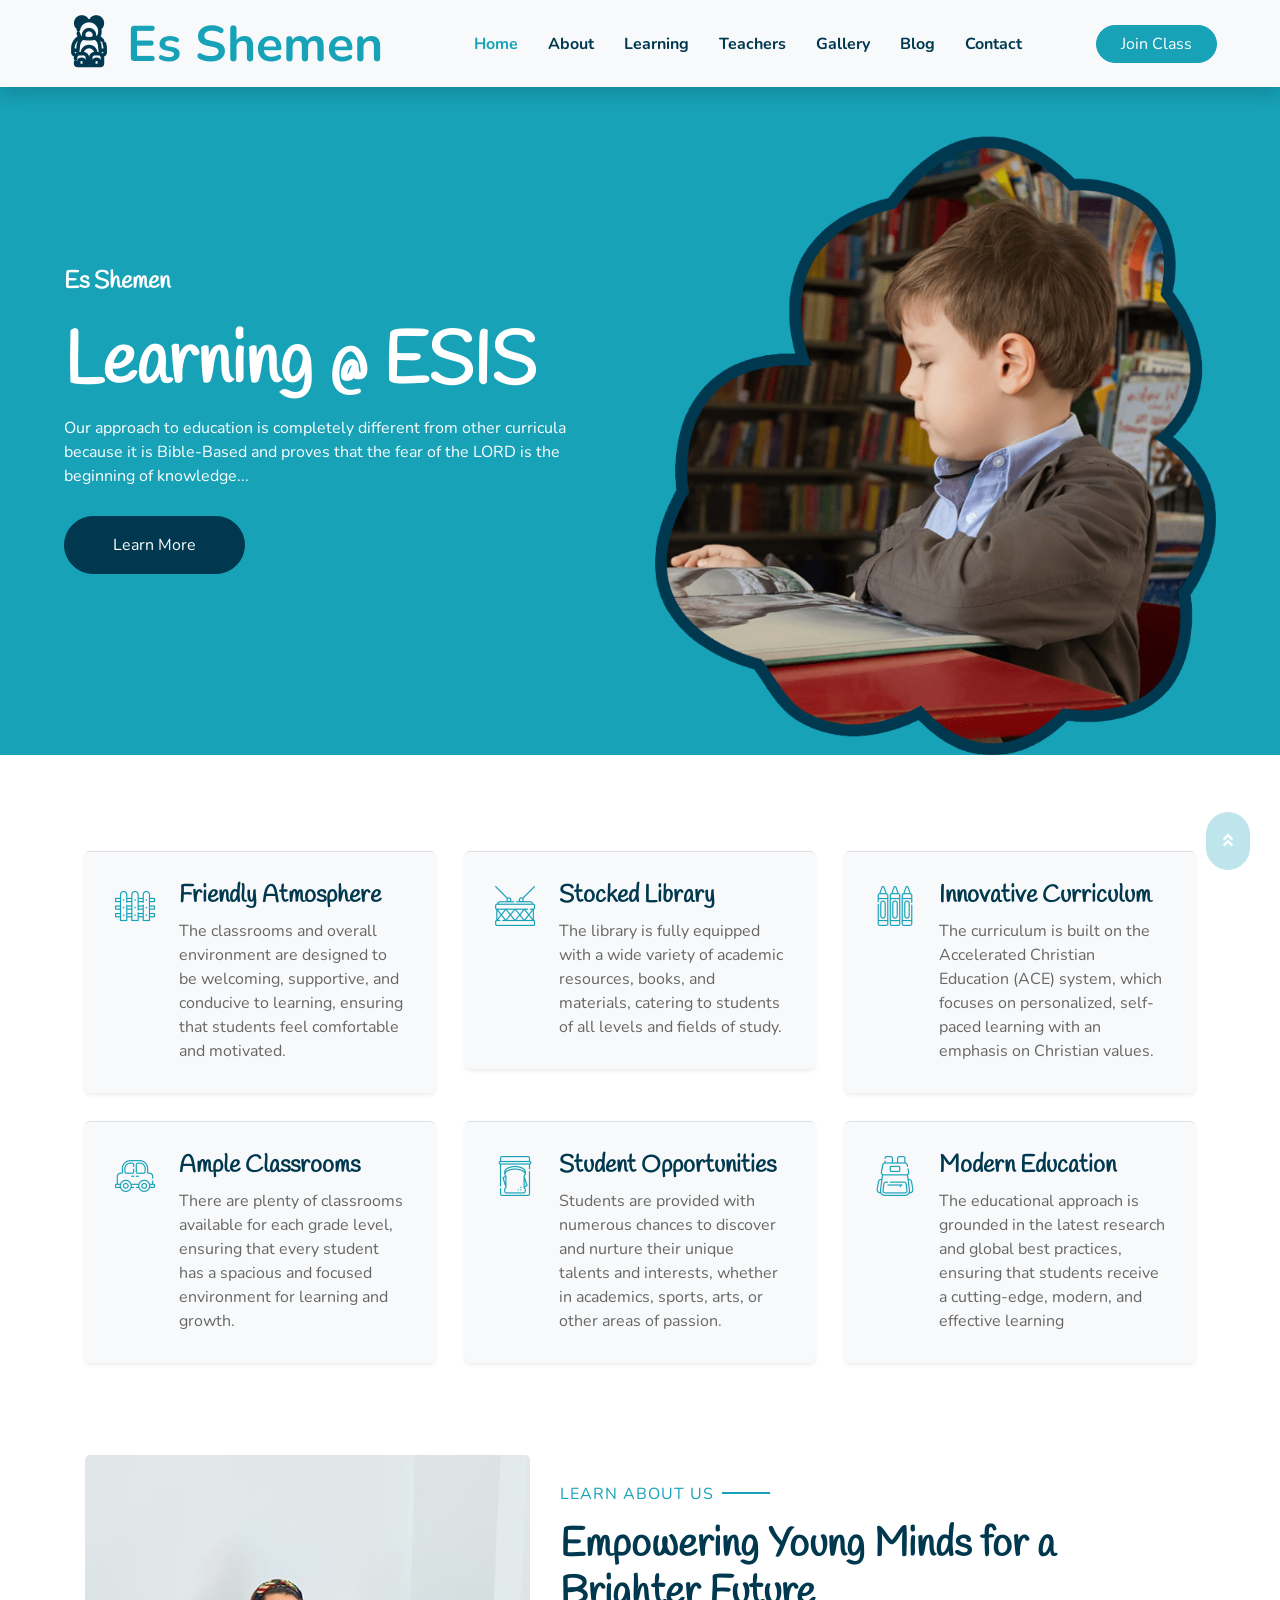
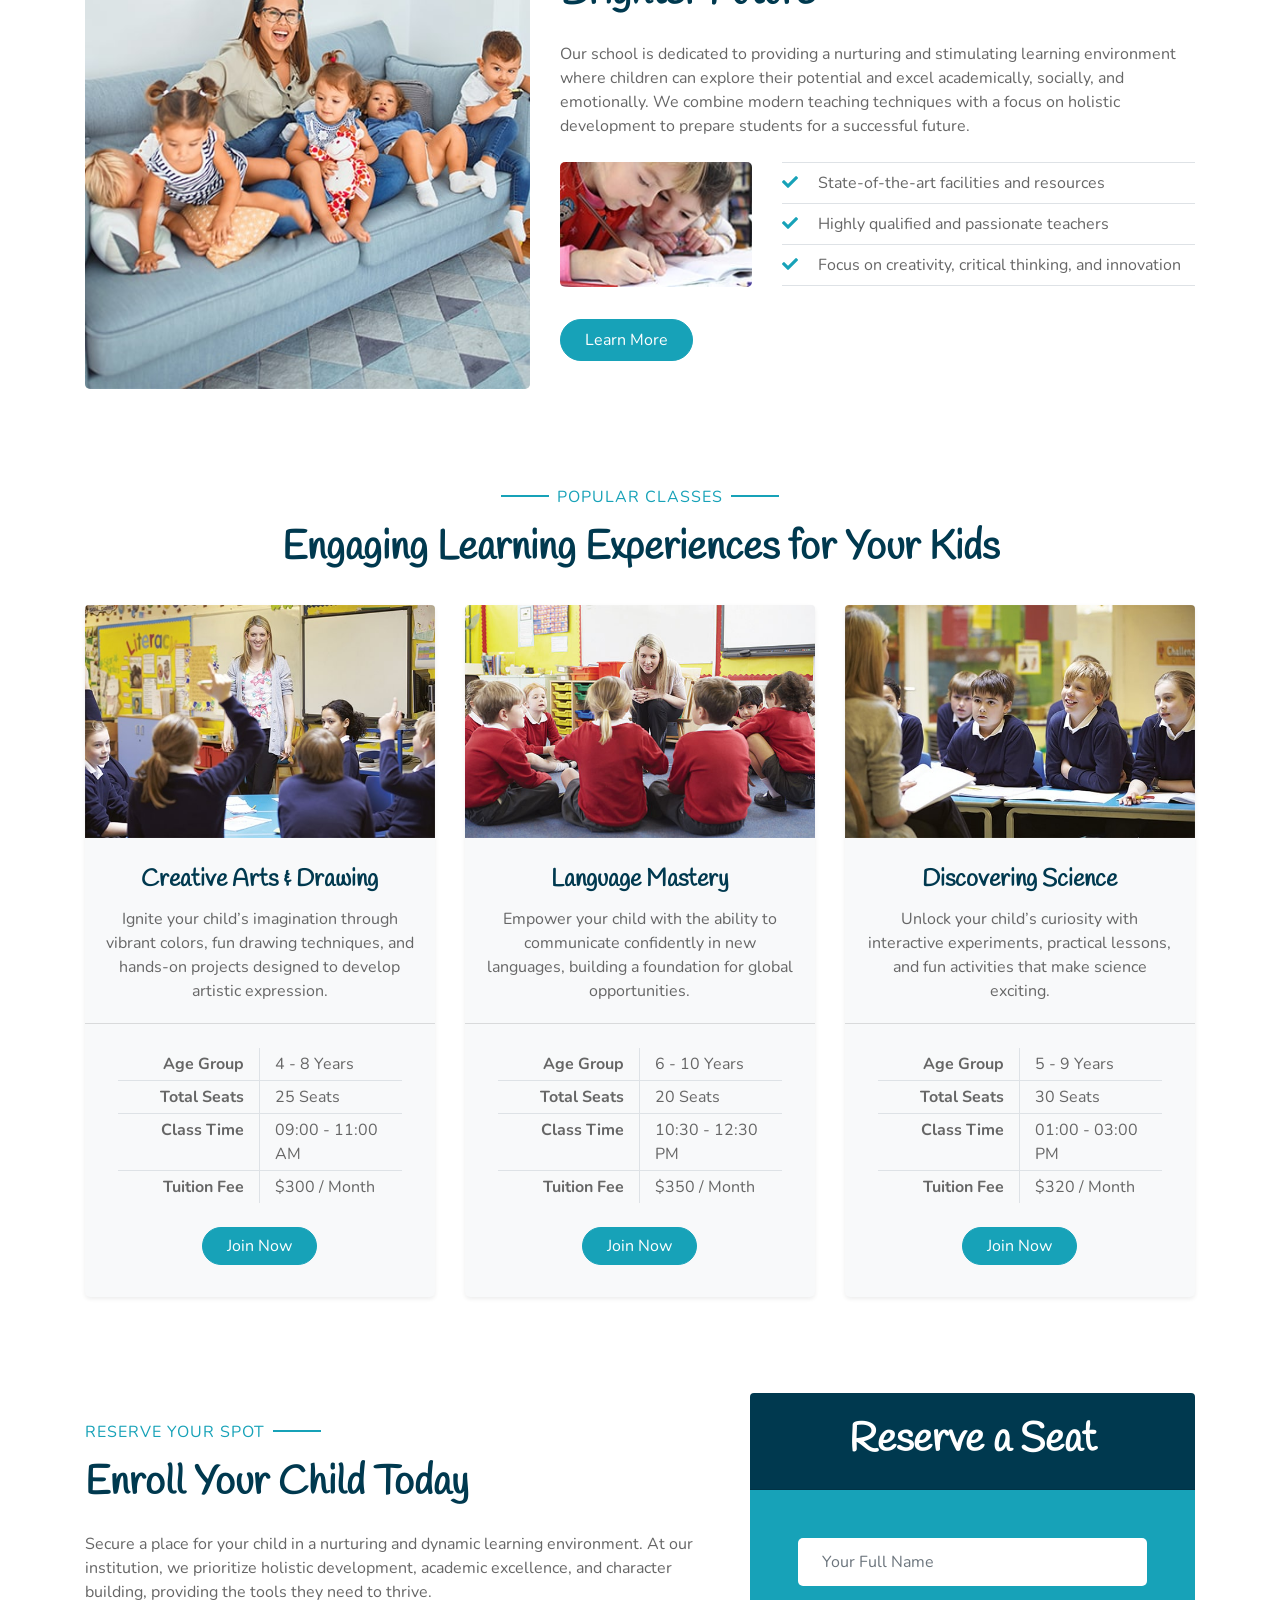
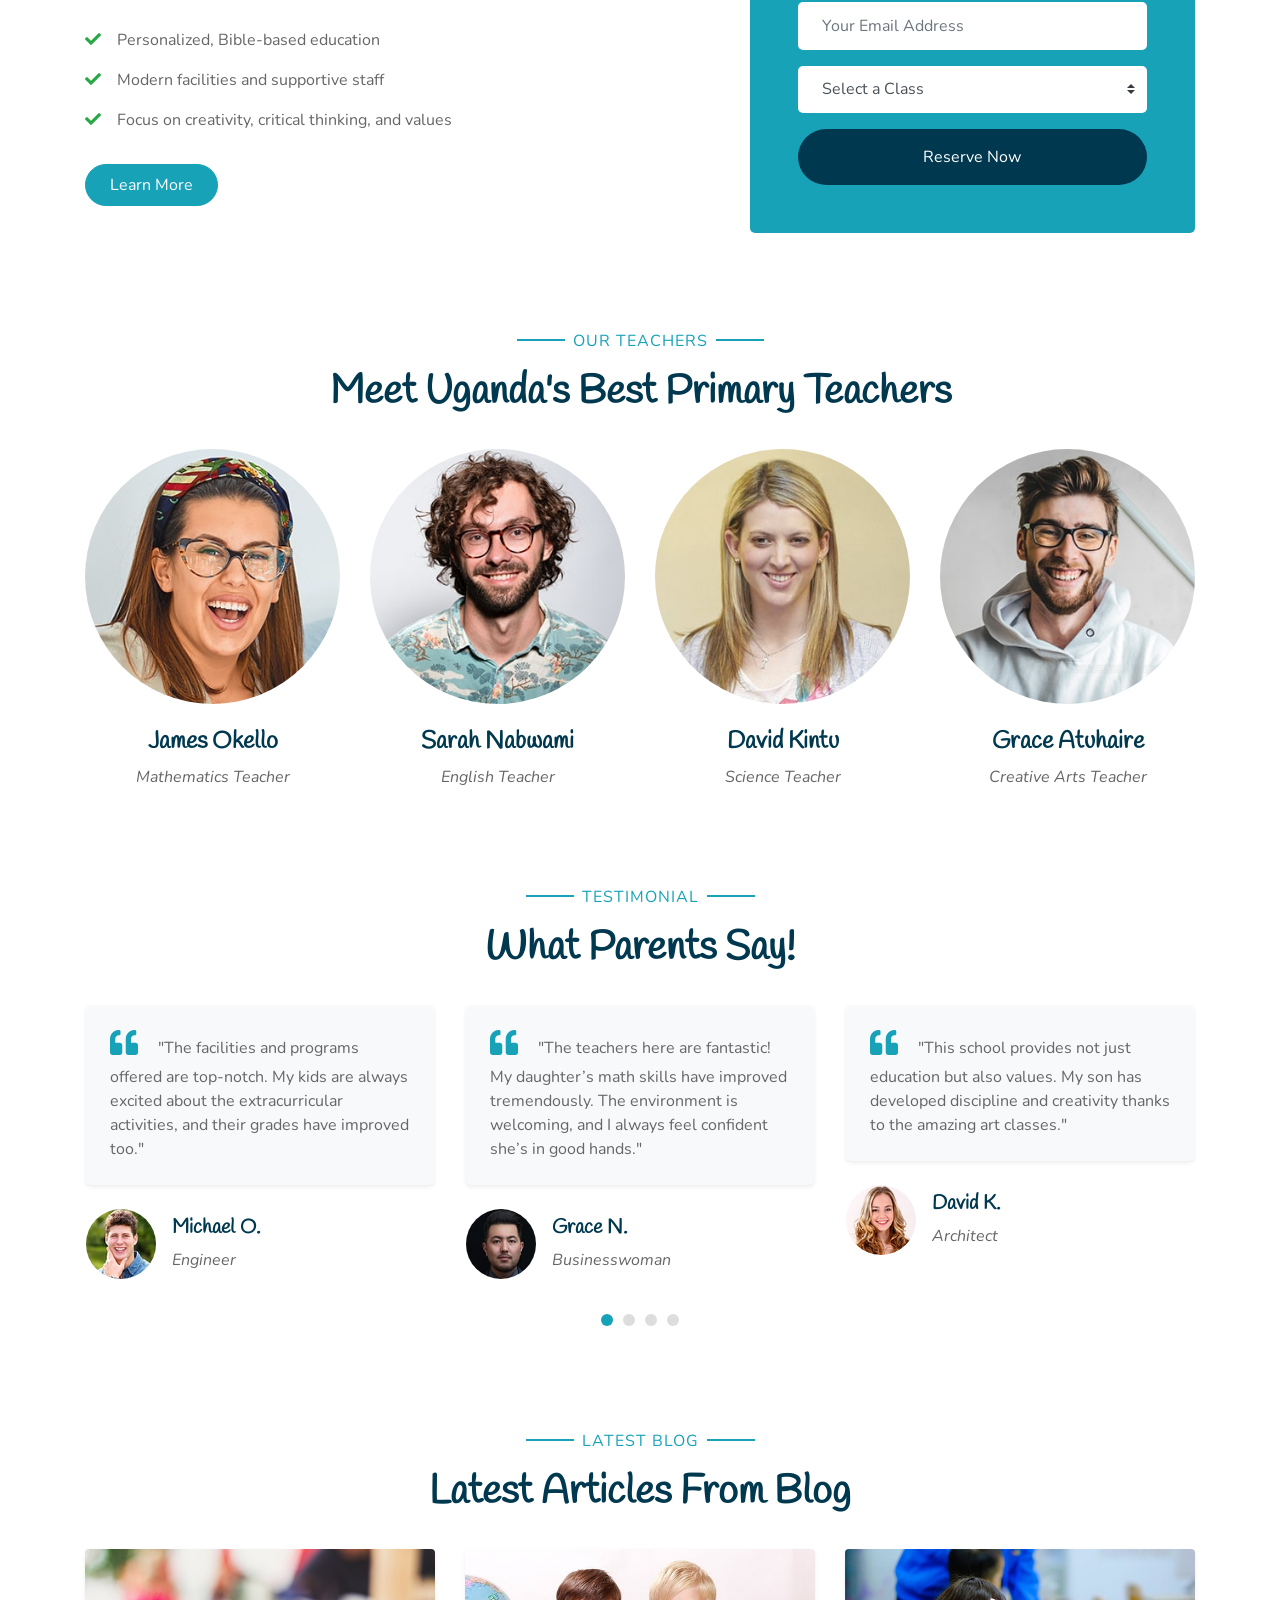
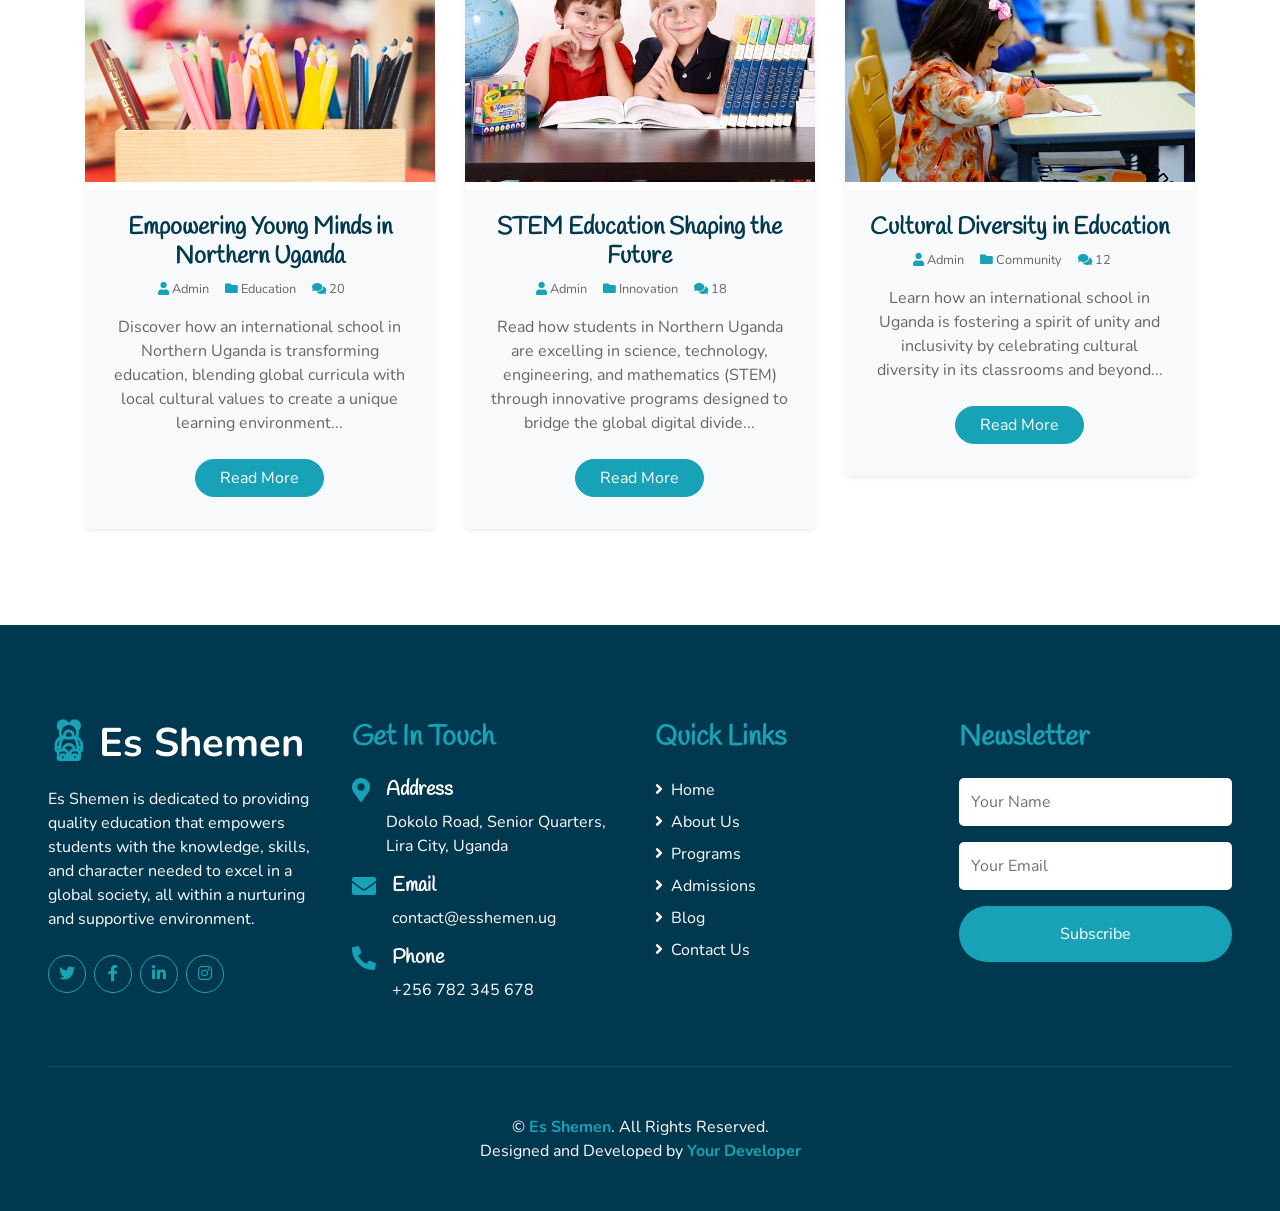
==== commit 19891467: "Third Edit" ====
--- a/index.html
+++ b/index.html
@@ -467,303 +467,303 @@
 <!-- Registration End -->
 
   <!-- Team Start -->
-<div class="container-fluid pt-5">
-  <div class="container">
-    <div class="text-center pb-2">
-      <p class="section-title px-5">
-        <span class="px-2">Our Teachers</span>
-      </p>
-      <h1 class="mb-4">Meet Uganda's Best Primary Teachers</h1>
-    </div>
-    <div class="row">
-      <div class="col-md-6 col-lg-3 text-center team mb-5">
-        <div
-          class="position-relative overflow-hidden mb-4"
-          style="border-radius: 100%"
-        >
-          <img class="img-fluid w-100" src="img/team-1.jpg" alt="Teacher 1" />
+  <div class="container-fluid pt-5">
+    <div class="container">
+      <div class="text-center pb-2">
+        <p class="section-title px-5">
+          <span class="px-2">Our Teachers</span>
+        </p>
+        <h1 class="mb-4">Meet Uganda's Best Primary Teachers</h1>
+      </div>
+      <div class="row">
+        <div class="col-md-6 col-lg-3 text-center team mb-5">
           <div
-            class="team-social d-flex align-items-center justify-content-center w-100 h-100 position-absolute"
+            class="position-relative overflow-hidden mb-4"
+            style="border-radius: 100%"
           >
-            <a
-              class="btn btn-outline-light text-center mr-2 px-0"
-              style="width: 38px; height: 38px"
-              href="#"
-              ><i class="fab fa-twitter"></i
-            ></a>
-            <a
-              class="btn btn-outline-light text-center mr-2 px-0"
-              style="width: 38px; height: 38px"
-              href="#"
-              ><i class="fab fa-facebook-f"></i
-            ></a>
-            <a
-              class="btn btn-outline-light text-center px-0"
-              style="width: 38px; height: 38px"
-              href="#"
-              ><i class="fab fa-linkedin-in"></i
-            ></a>
-          </div>
-        </div>
-        <h4>James Okello</h4>
-        <i>Mathematics Teacher</i>
-      </div>
-      <div class="col-md-6 col-lg-3 text-center team mb-5">
-        <div
-          class="position-relative overflow-hidden mb-4"
-          style="border-radius: 100%"
-        >
-          <img class="img-fluid w-100" src="img/team-2.jpg" alt="Teacher 2" />
+            <img class="img-fluid w-100" src="img/team-1.jpg" alt="Teacher 1" />
+            <div
+              class="team-social d-flex align-items-center justify-content-center w-100 h-100 position-absolute"
+            >
+              <a
+                class="btn btn-outline-light text-center mr-2 px-0"
+                style="width: 38px; height: 38px"
+                href="#"
+                ><i class="fab fa-twitter"></i
+              ></a>
+              <a
+                class="btn btn-outline-light text-center mr-2 px-0"
+                style="width: 38px; height: 38px"
+                href="#"
+                ><i class="fab fa-facebook-f"></i
+              ></a>
+              <a
+                class="btn btn-outline-light text-center px-0"
+                style="width: 38px; height: 38px"
+                href="#"
+                ><i class="fab fa-linkedin-in"></i
+              ></a>
+            </div>
+          </div>
+          <h4>James Okello</h4>
+          <i>Mathematics Teacher</i>
+        </div>
+        <div class="col-md-6 col-lg-3 text-center team mb-5">
           <div
-            class="team-social d-flex align-items-center justify-content-center w-100 h-100 position-absolute"
+            class="position-relative overflow-hidden mb-4"
+            style="border-radius: 100%"
           >
-            <a
-              class="btn btn-outline-light text-center mr-2 px-0"
-              style="width: 38px; height: 38px"
-              href="#"
-              ><i class="fab fa-twitter"></i
-            ></a>
-            <a
-              class="btn btn-outline-light text-center mr-2 px-0"
-              style="width: 38px; height: 38px"
-              href="#"
-              ><i class="fab fa-facebook-f"></i
-            ></a>
-            <a
-              class="btn btn-outline-light text-center px-0"
-              style="width: 38px; height: 38px"
-              href="#"
-              ><i class="fab fa-linkedin-in"></i
-            ></a>
-          </div>
-        </div>
-        <h4>Sarah Nabwami</h4>
-        <i>English Teacher</i>
-      </div>
-      <div class="col-md-6 col-lg-3 text-center team mb-5">
-        <div
-          class="position-relative overflow-hidden mb-4"
-          style="border-radius: 100%"
-        >
-          <img class="img-fluid w-100" src="img/team-3.jpg" alt="Teacher 3" />
+            <img class="img-fluid w-100" src="img/team-2.jpg" alt="Teacher 2" />
+            <div
+              class="team-social d-flex align-items-center justify-content-center w-100 h-100 position-absolute"
+            >
+              <a
+                class="btn btn-outline-light text-center mr-2 px-0"
+                style="width: 38px; height: 38px"
+                href="#"
+                ><i class="fab fa-twitter"></i
+              ></a>
+              <a
+                class="btn btn-outline-light text-center mr-2 px-0"
+                style="width: 38px; height: 38px"
+                href="#"
+                ><i class="fab fa-facebook-f"></i
+              ></a>
+              <a
+                class="btn btn-outline-light text-center px-0"
+                style="width: 38px; height: 38px"
+                href="#"
+                ><i class="fab fa-linkedin-in"></i
+              ></a>
+            </div>
+          </div>
+          <h4>Sarah Nabwami</h4>
+          <i>English Teacher</i>
+        </div>
+        <div class="col-md-6 col-lg-3 text-center team mb-5">
           <div
-            class="team-social d-flex align-items-center justify-content-center w-100 h-100 position-absolute"
+            class="position-relative overflow-hidden mb-4"
+            style="border-radius: 100%"
           >
-            <a
-              class="btn btn-outline-light text-center mr-2 px-0"
-              style="width: 38px; height: 38px"
-              href="#"
-              ><i class="fab fa-twitter"></i
-            ></a>
-            <a
-              class="btn btn-outline-light text-center mr-2 px-0"
-              style="width: 38px; height: 38px"
-              href="#"
-              ><i class="fab fa-facebook-f"></i
-            ></a>
-            <a
-              class="btn btn-outline-light text-center px-0"
-              style="width: 38px; height: 38px"
-              href="#"
-              ><i class="fab fa-linkedin-in"></i
-            ></a>
-          </div>
-        </div>
-        <h4>David Kintu</h4>
-        <i>Science Teacher</i>
-      </div>
-      <div class="col-md-6 col-lg-3 text-center team mb-5">
-        <div
-          class="position-relative overflow-hidden mb-4"
-          style="border-radius: 100%"
-        >
-          <img class="img-fluid w-100" src="img/team-4.jpg" alt="Teacher 4" />
+            <img class="img-fluid w-100" src="img/team-3.jpg" alt="Teacher 3" />
+            <div
+              class="team-social d-flex align-items-center justify-content-center w-100 h-100 position-absolute"
+            >
+              <a
+                class="btn btn-outline-light text-center mr-2 px-0"
+                style="width: 38px; height: 38px"
+                href="#"
+                ><i class="fab fa-twitter"></i
+              ></a>
+              <a
+                class="btn btn-outline-light text-center mr-2 px-0"
+                style="width: 38px; height: 38px"
+                href="#"
+                ><i class="fab fa-facebook-f"></i
+              ></a>
+              <a
+                class="btn btn-outline-light text-center px-0"
+                style="width: 38px; height: 38px"
+                href="#"
+                ><i class="fab fa-linkedin-in"></i
+              ></a>
+            </div>
+          </div>
+          <h4>David Kintu</h4>
+          <i>Science Teacher</i>
+        </div>
+        <div class="col-md-6 col-lg-3 text-center team mb-5">
           <div
-            class="team-social d-flex align-items-center justify-content-center w-100 h-100 position-absolute"
+            class="position-relative overflow-hidden mb-4"
+            style="border-radius: 100%"
           >
-            <a
-              class="btn btn-outline-light text-center mr-2 px-0"
-              style="width: 38px; height: 38px"
-              href="#"
-              ><i class="fab fa-twitter"></i
-            ></a>
-            <a
-              class="btn btn-outline-light text-center mr-2 px-0"
-              style="width: 38px; height: 38px"
-              href="#"
-              ><i class="fab fa-facebook-f"></i
-            ></a>
-            <a
-              class="btn btn-outline-light text-center px-0"
-              style="width: 38px; height: 38px"
-              href="#"
-              ><i class="fab fa-linkedin-in"></i
-            ></a>
-          </div>
-        </div>
-        <h4>Grace Atuhaire</h4>
-        <i>Creative Arts Teacher</i>
+            <img class="img-fluid w-100" src="img/team-4.jpg" alt="Teacher 4" />
+            <div
+              class="team-social d-flex align-items-center justify-content-center w-100 h-100 position-absolute"
+            >
+              <a
+                class="btn btn-outline-light text-center mr-2 px-0"
+                style="width: 38px; height: 38px"
+                href="#"
+                ><i class="fab fa-twitter"></i
+              ></a>
+              <a
+                class="btn btn-outline-light text-center mr-2 px-0"
+                style="width: 38px; height: 38px"
+                href="#"
+                ><i class="fab fa-facebook-f"></i
+              ></a>
+              <a
+                class="btn btn-outline-light text-center px-0"
+                style="width: 38px; height: 38px"
+                href="#"
+                ><i class="fab fa-linkedin-in"></i
+              ></a>
+            </div>
+          </div>
+          <h4>Grace Atuhaire</h4>
+          <i>Creative Arts Teacher</i>
+        </div>
       </div>
     </div>
   </div>
-</div>
-<!-- Team End -->
-
-
-   
-  <!-- Testimonial Start -->
-<div class="container-fluid py-5">
-  <div class="container p-0">
-    <div class="text-center pb-2">
-      <p class="section-title px-5">
-        <span class="px-2">Testimonial</span>
-      </p>
-      <h1 class="mb-4">What Parents Say!</h1>
-    </div>
-    <div class="owl-carousel testimonial-carousel">
-      <div class="testimonial-item px-3">
-        <div class="bg-light shadow-sm rounded mb-4 p-4">
-          <h3 class="fas fa-quote-left text-primary mr-3"></h3>
-          "The teachers here are fantastic! My daughter’s math skills have improved tremendously. The environment is welcoming, and I always feel confident she’s in good hands."
-        </div>
-        <div class="d-flex align-items-center">
-          <img
-            class="rounded-circle"
-            src="img/testimonial-1.jpg"
-            style="width: 70px; height: 70px"
-            alt="Parent Image"
-          />
-          <div class="pl-3">
-            <h5>Grace N.</h5>
-            <i>Businesswoman</i>
-          </div>
-        </div>
-      </div>
-      <div class="testimonial-item px-3">
-        <div class="bg-light shadow-sm rounded mb-4 p-4">
-          <h3 class="fas fa-quote-left text-primary mr-3"></h3>
-          "This school provides not just education but also values. My son has developed discipline and creativity thanks to the amazing art classes."
-        </div>
-        <div class="d-flex align-items-center">
-          <img
-            class="rounded-circle"
-            src="img/testimonial-2.jpg"
-            style="width: 70px; height: 70px"
-            alt="Parent Image"
-          />
-          <div class="pl-3">
-            <h5>David K.</h5>
-            <i>Architect</i>
-          </div>
-        </div>
-      </div>
-      <div class="testimonial-item px-3">
-        <div class="bg-light shadow-sm rounded mb-4 p-4">
-          <h3 class="fas fa-quote-left text-primary mr-3"></h3>
-          "I’m impressed by how dedicated the teachers are. They take time to ensure every child understands the lessons. My child loves going to school now!"
-        </div>
-        <div class="d-flex align-items-center">
-          <img
-            class="rounded-circle"
-            src="img/testimonial-3.jpg"
-            style="width: 70px; height: 70px"
-            alt="Parent Image"
-          />
-          <div class="pl-3">
-            <h5>Florence A.</h5>
-            <i>Banker</i>
-          </div>
-        </div>
-      </div>
-      <div class="testimonial-item px-3">
-        <div class="bg-light shadow-sm rounded mb-4 p-4">
-          <h3 class="fas fa-quote-left text-primary mr-3"></h3>
-          "The facilities and programs offered are top-notch. My kids are always excited about the extracurricular activities, and their grades have improved too."
-        </div>
-        <div class="d-flex align-items-center">
-          <img
-            class="rounded-circle"
-            src="img/testimonial-4.jpg"
-            style="width: 70px; height: 70px"
-            alt="Parent Image"
-          />
-          <div class="pl-3">
-            <h5>Michael O.</h5>
-            <i>Engineer</i>
+  <!-- Team End -->
+
+
+    
+    <!-- Testimonial Start -->
+      <div class="container-fluid py-5">
+        <div class="container p-0">
+          <div class="text-center pb-2">
+            <p class="section-title px-5">
+              <span class="px-2">Testimonial</span>
+            </p>
+            <h1 class="mb-4">What Parents Say!</h1>
+          </div>
+          <div class="owl-carousel testimonial-carousel">
+            <div class="testimonial-item px-3">
+              <div class="bg-light shadow-sm rounded mb-4 p-4">
+                <h3 class="fas fa-quote-left text-primary mr-3"></h3>
+                "The teachers here are fantastic! My daughter’s math skills have improved tremendously. The environment is welcoming, and I always feel confident she’s in good hands."
+              </div>
+              <div class="d-flex align-items-center">
+                <img
+                  class="rounded-circle"
+                  src="img/testimonial-1.jpg"
+                  style="width: 70px; height: 70px"
+                  alt="Parent Image"
+                />
+                <div class="pl-3">
+                  <h5>Grace N.</h5>
+                  <i>Businesswoman</i>
+                </div>
+              </div>
+            </div>
+            <div class="testimonial-item px-3">
+              <div class="bg-light shadow-sm rounded mb-4 p-4">
+                <h3 class="fas fa-quote-left text-primary mr-3"></h3>
+                "This school provides not just education but also values. My son has developed discipline and creativity thanks to the amazing art classes."
+              </div>
+              <div class="d-flex align-items-center">
+                <img
+                  class="rounded-circle"
+                  src="img/testimonial-2.jpg"
+                  style="width: 70px; height: 70px"
+                  alt="Parent Image"
+                />
+                <div class="pl-3">
+                  <h5>David K.</h5>
+                  <i>Architect</i>
+                </div>
+              </div>
+            </div>
+            <div class="testimonial-item px-3">
+              <div class="bg-light shadow-sm rounded mb-4 p-4">
+                <h3 class="fas fa-quote-left text-primary mr-3"></h3>
+                "I’m impressed by how dedicated the teachers are. They take time to ensure every child understands the lessons. My child loves going to school now!"
+              </div>
+              <div class="d-flex align-items-center">
+                <img
+                  class="rounded-circle"
+                  src="img/testimonial-3.jpg"
+                  style="width: 70px; height: 70px"
+                  alt="Parent Image"
+                />
+                <div class="pl-3">
+                  <h5>Florence A.</h5>
+                  <i>Banker</i>
+                </div>
+              </div>
+            </div>
+            <div class="testimonial-item px-3">
+              <div class="bg-light shadow-sm rounded mb-4 p-4">
+                <h3 class="fas fa-quote-left text-primary mr-3"></h3>
+                "The facilities and programs offered are top-notch. My kids are always excited about the extracurricular activities, and their grades have improved too."
+              </div>
+              <div class="d-flex align-items-center">
+                <img
+                  class="rounded-circle"
+                  src="img/testimonial-4.jpg"
+                  style="width: 70px; height: 70px"
+                  alt="Parent Image"
+                />
+                <div class="pl-3">
+                  <h5>Michael O.</h5>
+                  <i>Engineer</i>
+                </div>
+              </div>
+            </div>
+          </div>
+        </div>
+      </div>
+    <!-- Testimonial End -->
+
+
+    <!-- Blog Start --> 
+  <div class="container-fluid pt-5">
+    <div class="container">
+      <div class="text-center pb-2">
+        <p class="section-title px-5">
+          <span class="px-2">Latest Blog</span>
+        </p>
+        <h1 class="mb-4">Latest Articles From Blog</h1>
+      </div>
+      <div class="row pb-3">
+        <div class="col-lg-4 mb-4">
+          <div class="card border-0 shadow-sm mb-2">
+            <img class="card-img-top mb-2" src="img/blog-1.jpg" alt="" />
+            <div class="card-body bg-light text-center p-4">
+              <h4 class="">Empowering Young Minds in Northern Uganda</h4>
+              <div class="d-flex justify-content-center mb-3">
+                <small class="mr-3"><i class="fa fa-user text-primary"></i> Admin</small>
+                <small class="mr-3"><i class="fa fa-folder text-primary"></i> Education</small>
+                <small class="mr-3"><i class="fa fa-comments text-primary"></i> 20</small>
+              </div>
+              <p>
+                Discover how an international school in Northern Uganda is transforming education, blending global curricula with local cultural values to create a unique learning environment...
+              </p>
+              <a href="" class="btn btn-primary px-4 mx-auto my-2">Read More</a>
+            </div>
+          </div>
+        </div>
+        <div class="col-lg-4 mb-4">
+          <div class="card border-0 shadow-sm mb-2">
+            <img class="card-img-top mb-2" src="img/blog-2.jpg" alt="" />
+            <div class="card-body bg-light text-center p-4">
+              <h4 class="">STEM Education Shaping the Future</h4>
+              <div class="d-flex justify-content-center mb-3">
+                <small class="mr-3"><i class="fa fa-user text-primary"></i> Admin</small>
+                <small class="mr-3"><i class="fa fa-folder text-primary"></i> Innovation</small>
+                <small class="mr-3"><i class="fa fa-comments text-primary"></i> 18</small>
+              </div>
+              <p>
+                Read how students in Northern Uganda are excelling in science, technology, engineering, and mathematics (STEM) through innovative programs designed to bridge the global digital divide...
+              </p>
+              <a href="" class="btn btn-primary px-4 mx-auto my-2">Read More</a>
+            </div>
+          </div>
+        </div>
+        <div class="col-lg-4 mb-4">
+          <div class="card border-0 shadow-sm mb-2">
+            <img class="card-img-top mb-2" src="img/blog-3.jpg" alt="" />
+            <div class="card-body bg-light text-center p-4">
+              <h4 class="">Cultural Diversity in Education</h4>
+              <div class="d-flex justify-content-center mb-3">
+                <small class="mr-3"><i class="fa fa-user text-primary"></i> Admin</small>
+                <small class="mr-3"><i class="fa fa-folder text-primary"></i> Community</small>
+                <small class="mr-3"><i class="fa fa-comments text-primary"></i> 12</small>
+              </div>
+              <p>
+                Learn how an international school in Uganda is fostering a spirit of unity and inclusivity by celebrating cultural diversity in its classrooms and beyond...
+              </p>
+              <a href="" class="btn btn-primary px-4 mx-auto my-2">Read More</a>
+            </div>
           </div>
         </div>
       </div>
     </div>
   </div>
-</div>
-<!-- Testimonial End -->
-
-
-   <!-- Blog Start --> 
-<div class="container-fluid pt-5">
-  <div class="container">
-    <div class="text-center pb-2">
-      <p class="section-title px-5">
-        <span class="px-2">Latest Blog</span>
-      </p>
-      <h1 class="mb-4">Latest Articles From Blog</h1>
-    </div>
-    <div class="row pb-3">
-      <div class="col-lg-4 mb-4">
-        <div class="card border-0 shadow-sm mb-2">
-          <img class="card-img-top mb-2" src="img/blog-1.jpg" alt="" />
-          <div class="card-body bg-light text-center p-4">
-            <h4 class="">Empowering Young Minds in Northern Uganda</h4>
-            <div class="d-flex justify-content-center mb-3">
-              <small class="mr-3"><i class="fa fa-user text-primary"></i> Admin</small>
-              <small class="mr-3"><i class="fa fa-folder text-primary"></i> Education</small>
-              <small class="mr-3"><i class="fa fa-comments text-primary"></i> 20</small>
-            </div>
-            <p>
-              Discover how an international school in Northern Uganda is transforming education, blending global curricula with local cultural values to create a unique learning environment...
-            </p>
-            <a href="" class="btn btn-primary px-4 mx-auto my-2">Read More</a>
-          </div>
-        </div>
-      </div>
-      <div class="col-lg-4 mb-4">
-        <div class="card border-0 shadow-sm mb-2">
-          <img class="card-img-top mb-2" src="img/blog-2.jpg" alt="" />
-          <div class="card-body bg-light text-center p-4">
-            <h4 class="">STEM Education Shaping the Future</h4>
-            <div class="d-flex justify-content-center mb-3">
-              <small class="mr-3"><i class="fa fa-user text-primary"></i> Admin</small>
-              <small class="mr-3"><i class="fa fa-folder text-primary"></i> Innovation</small>
-              <small class="mr-3"><i class="fa fa-comments text-primary"></i> 18</small>
-            </div>
-            <p>
-              Read how students in Northern Uganda are excelling in science, technology, engineering, and mathematics (STEM) through innovative programs designed to bridge the global digital divide...
-            </p>
-            <a href="" class="btn btn-primary px-4 mx-auto my-2">Read More</a>
-          </div>
-        </div>
-      </div>
-      <div class="col-lg-4 mb-4">
-        <div class="card border-0 shadow-sm mb-2">
-          <img class="card-img-top mb-2" src="img/blog-3.jpg" alt="" />
-          <div class="card-body bg-light text-center p-4">
-            <h4 class="">Cultural Diversity in Education</h4>
-            <div class="d-flex justify-content-center mb-3">
-              <small class="mr-3"><i class="fa fa-user text-primary"></i> Admin</small>
-              <small class="mr-3"><i class="fa fa-folder text-primary"></i> Community</small>
-              <small class="mr-3"><i class="fa fa-comments text-primary"></i> 12</small>
-            </div>
-            <p>
-              Learn how an international school in Uganda is fostering a spirit of unity and inclusivity by celebrating cultural diversity in its classrooms and beyond...
-            </p>
-            <a href="" class="btn btn-primary px-4 mx-auto my-2">Read More</a>
-          </div>
-        </div>
-      </div>
-    </div>
-  </div>
-</div>
-<!-- Blog End -->
+  <!-- Blog End -->
 
 
   <!-- Footer Start -->
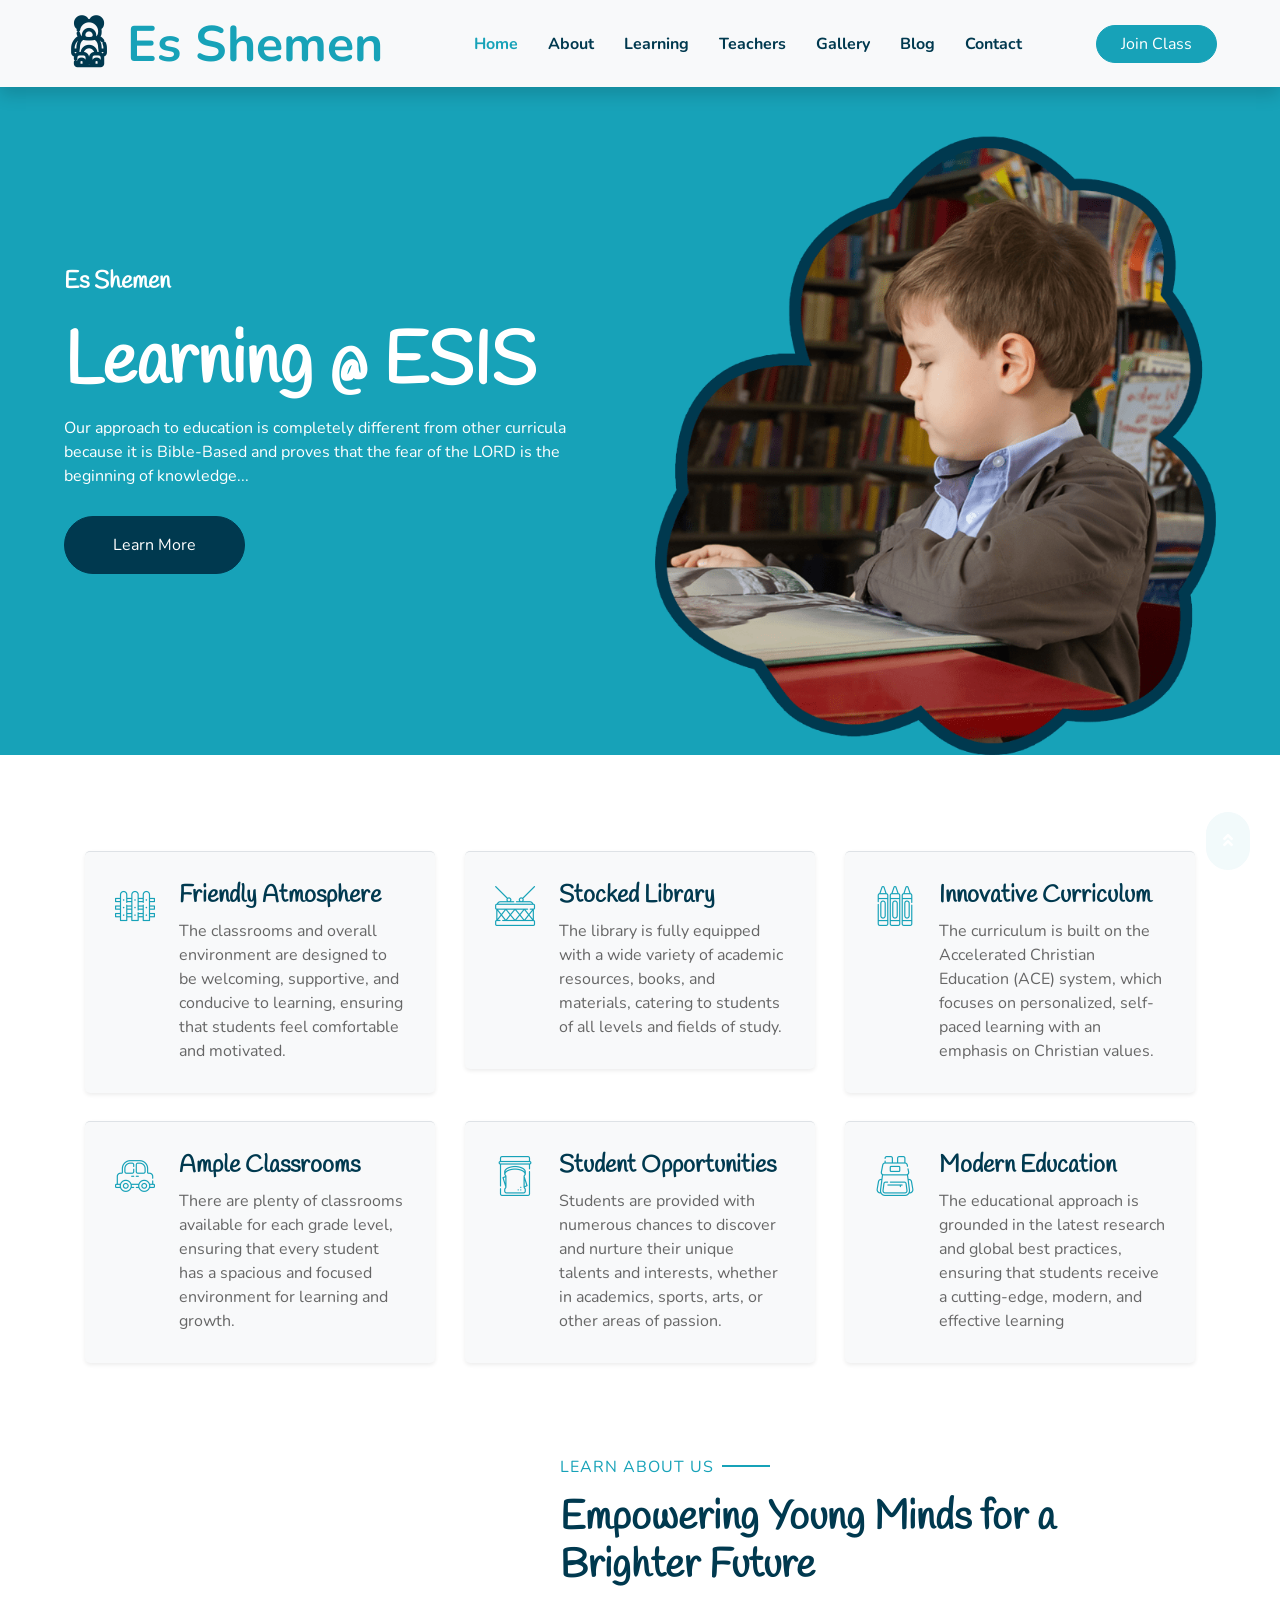
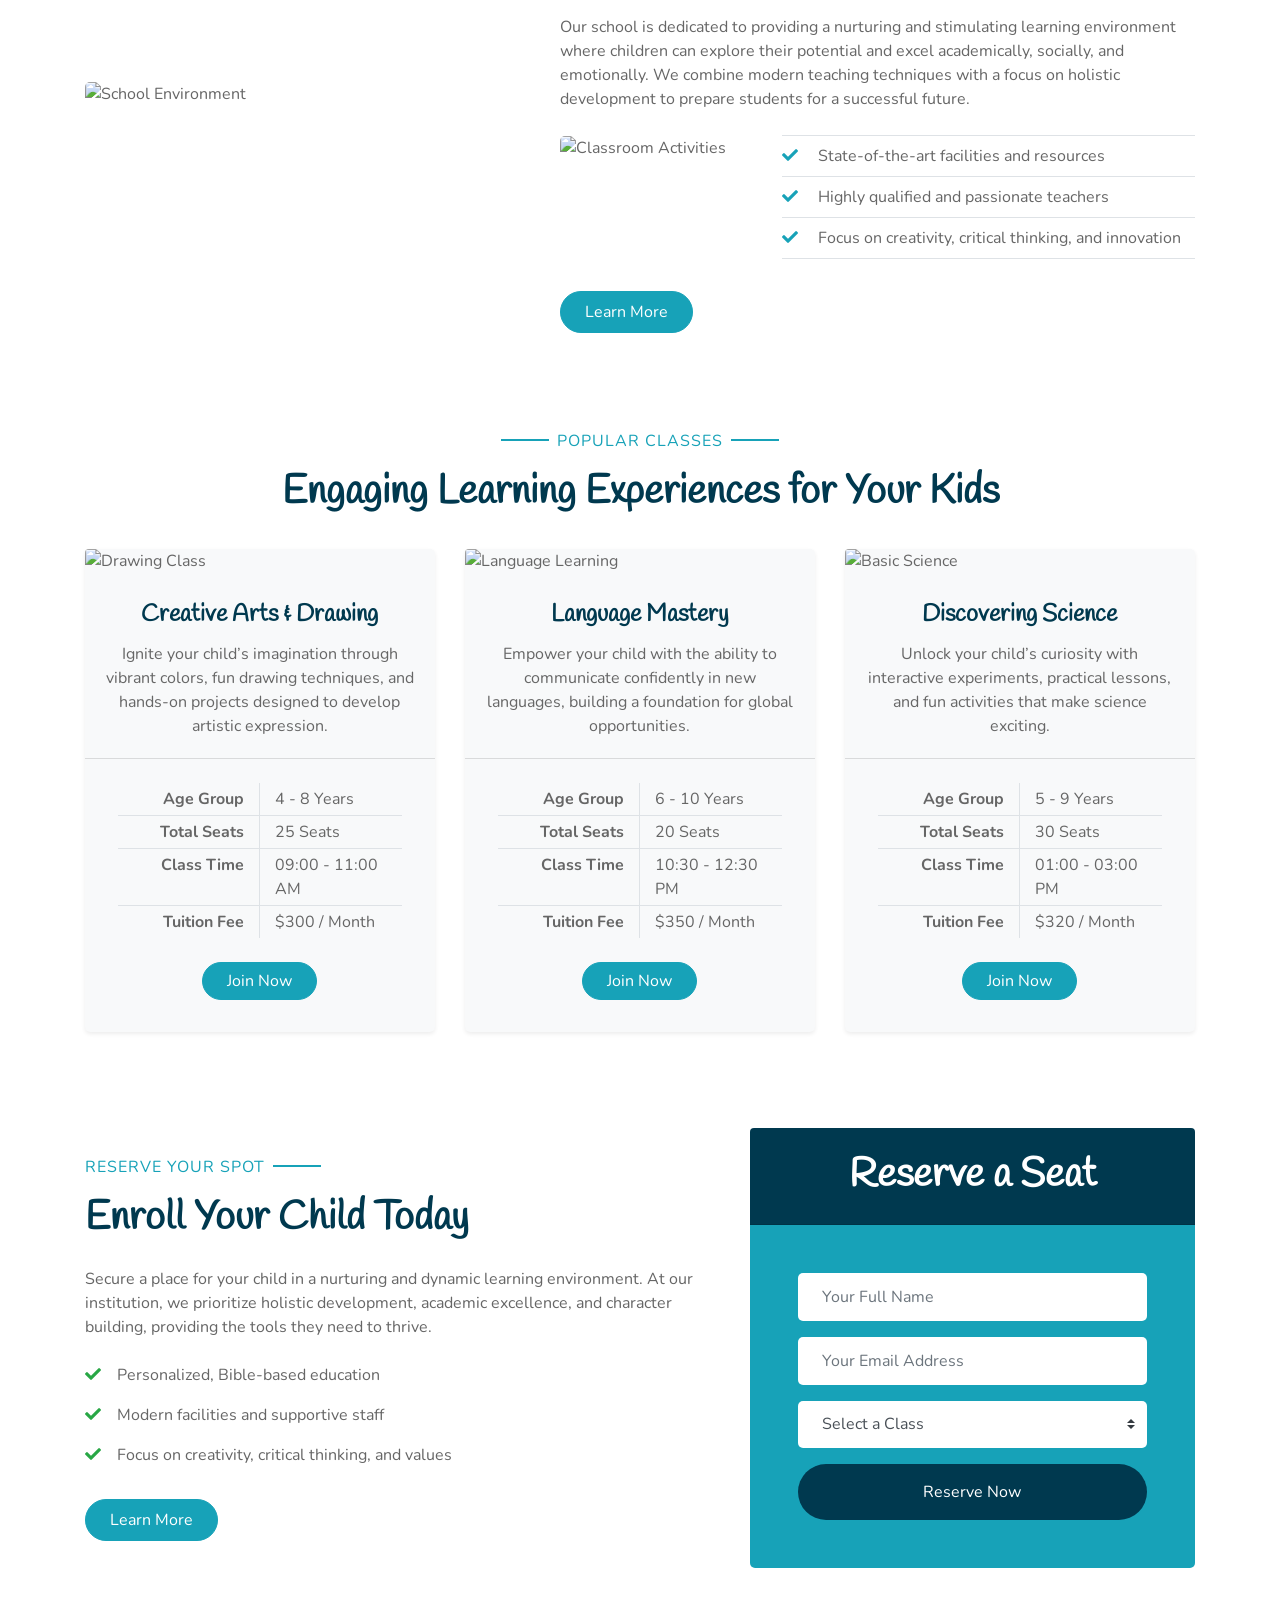
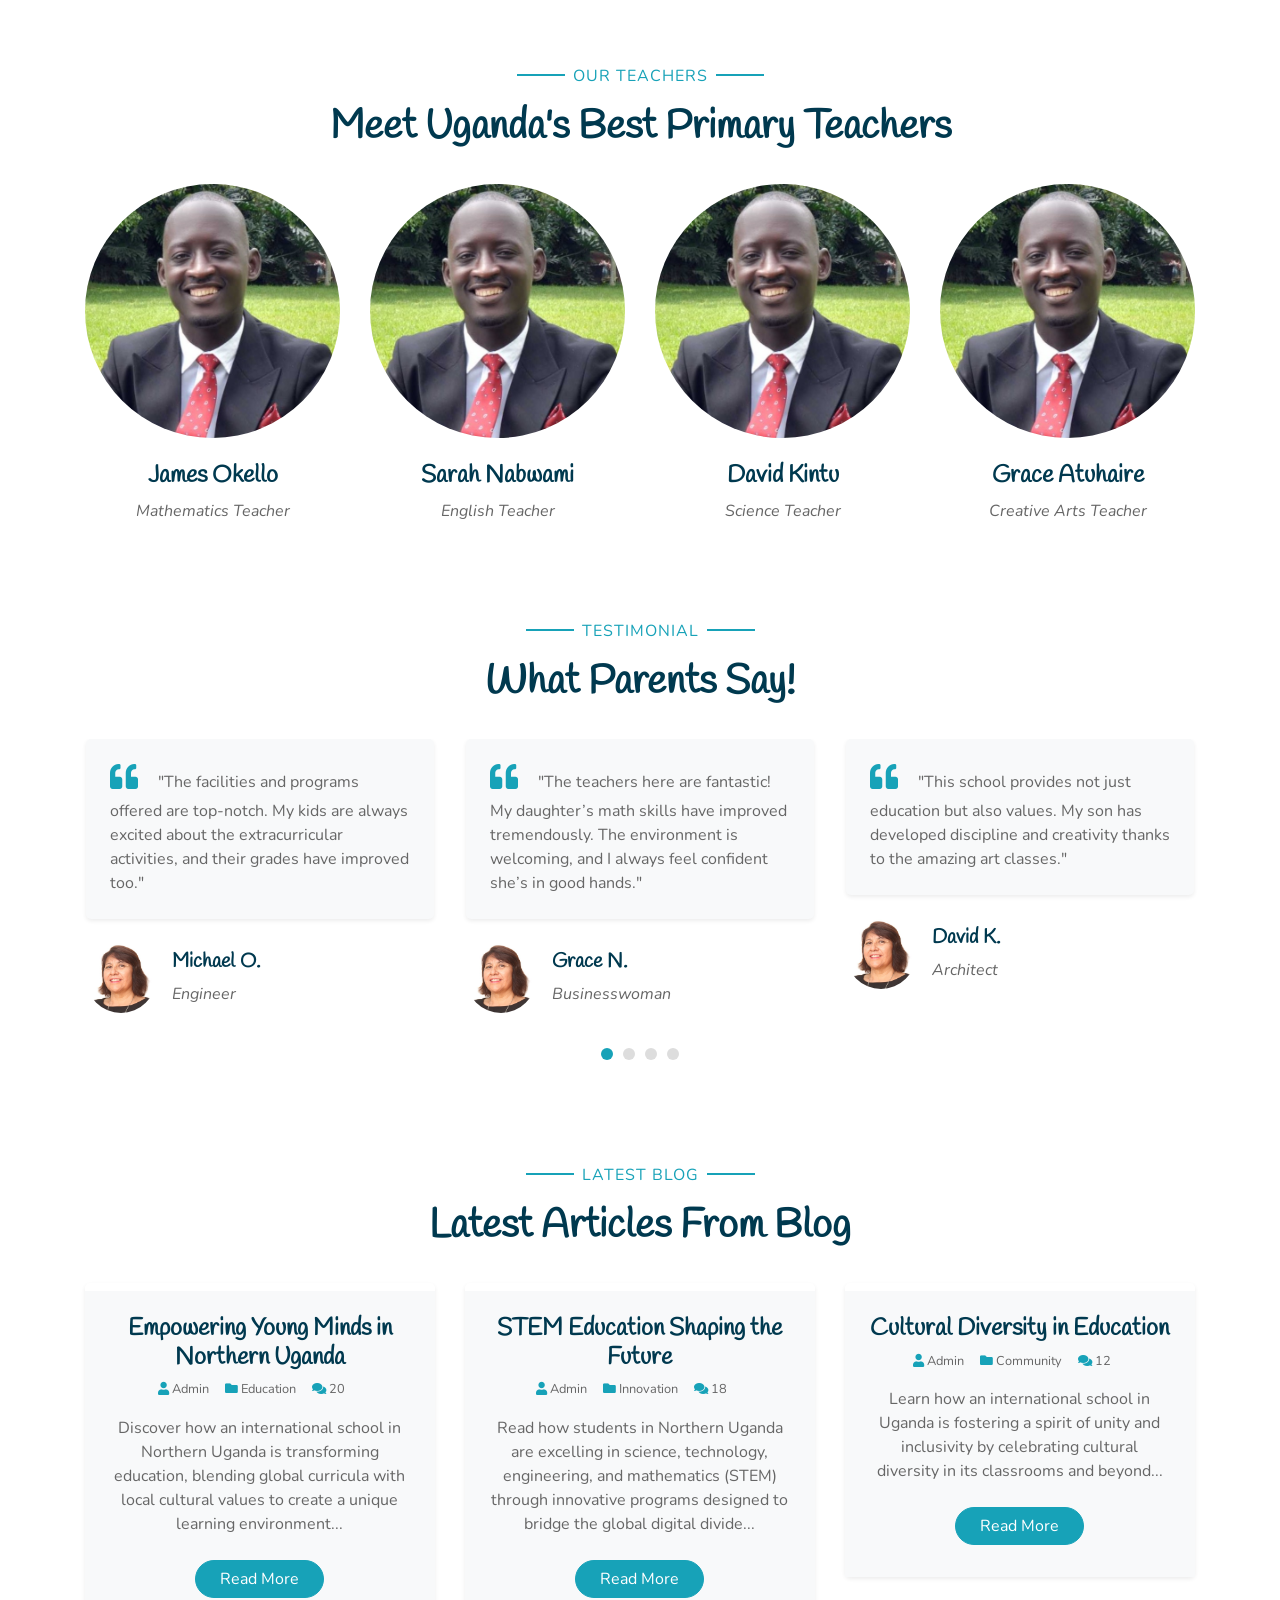
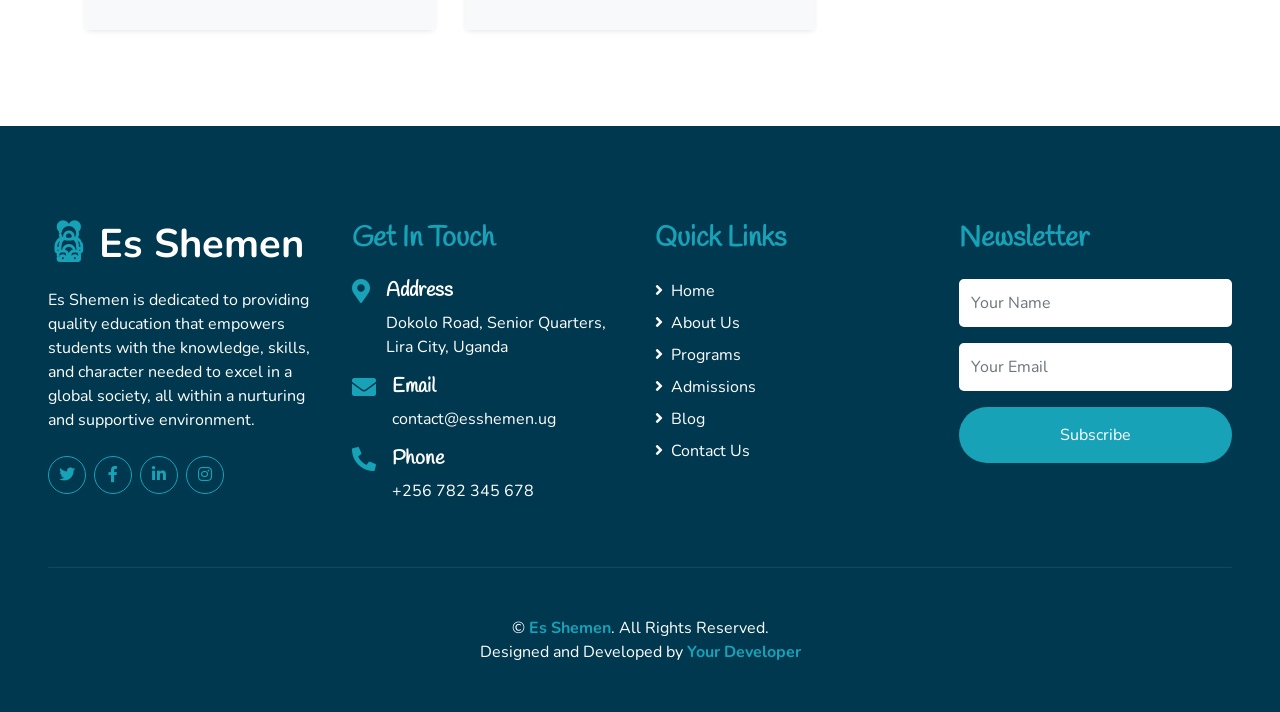
==== commit 4018a372: "Updated the homepage" ====
--- a/index.html
+++ b/index.html
@@ -215,7 +215,7 @@
           <div class="col-lg-5">
             <img
               class="img-fluid rounded mb-5 mb-lg-0"
-              src="img/about-1.jpg"
+              src="img/images/1.jpg"
               alt="School Environment"
             />
           </div>
@@ -231,7 +231,7 @@
               <div class="col-6 col-md-4">
                 <img
                   class="img-fluid rounded"
-                  src="img/about-2.jpg"
+                  src="img/images/1.jpg"
                   alt="Classroom Activities"
                 />
               </div>
@@ -272,7 +272,7 @@
     <div class="row">
       <div class="col-lg-4 mb-5">
         <div class="card border-0 bg-light shadow-sm pb-2">
-          <img class="card-img-top mb-2" src="img/class-1.jpg" alt="Drawing Class" />
+          <img class="card-img-top mb-2" src="img/images/10.jpg" alt="Drawing Class" />
           <div class="card-body text-center">
             <h4 class="card-title">Creative Arts & Drawing</h4>
             <p class="card-text">
@@ -310,7 +310,7 @@
       </div>
       <div class="col-lg-4 mb-5">
         <div class="card border-0 bg-light shadow-sm pb-2">
-          <img class="card-img-top mb-2" src="img/class-2.jpg" alt="Language Learning" />
+          <img class="card-img-top mb-2" src="img/images/10.jpg" alt="Language Learning" />
           <div class="card-body text-center">
             <h4 class="card-title">Language Mastery</h4>
             <p class="card-text">
@@ -348,7 +348,7 @@
       </div>
       <div class="col-lg-4 mb-5">
         <div class="card border-0 bg-light shadow-sm pb-2">
-          <img class="card-img-top mb-2" src="img/class-3.jpg" alt="Basic Science" />
+          <img class="card-img-top mb-2" src="img/images/10.jpg" alt="Basic Science" />
           <div class="card-body text-center">
             <h4 class="card-title">Discovering Science</h4>
             <p class="card-text">
@@ -466,6 +466,7 @@
 </div>
 <!-- Registration End -->
 
+   
   <!-- Team Start -->
   <div class="container-fluid pt-5">
     <div class="container">
@@ -481,7 +482,7 @@
             class="position-relative overflow-hidden mb-4"
             style="border-radius: 100%"
           >
-            <img class="img-fluid w-100" src="img/team-1.jpg" alt="Teacher 1" />
+            <img class="img-fluid w-100" src="img/images/team2.jpg" alt="Teacher 1" />
             <div
               class="team-social d-flex align-items-center justify-content-center w-100 h-100 position-absolute"
             >
@@ -513,7 +514,7 @@
             class="position-relative overflow-hidden mb-4"
             style="border-radius: 100%"
           >
-            <img class="img-fluid w-100" src="img/team-2.jpg" alt="Teacher 2" />
+            <img class="img-fluid w-100" src="img/images/team2.jpg" alt="Teacher 2" />
             <div
               class="team-social d-flex align-items-center justify-content-center w-100 h-100 position-absolute"
             >
@@ -545,7 +546,7 @@
             class="position-relative overflow-hidden mb-4"
             style="border-radius: 100%"
           >
-            <img class="img-fluid w-100" src="img/team-3.jpg" alt="Teacher 3" />
+            <img class="img-fluid w-100" src="img/images/team2.jpg" alt="Teacher 3" />
             <div
               class="team-social d-flex align-items-center justify-content-center w-100 h-100 position-absolute"
             >
@@ -577,7 +578,7 @@
             class="position-relative overflow-hidden mb-4"
             style="border-radius: 100%"
           >
-            <img class="img-fluid w-100" src="img/team-4.jpg" alt="Teacher 4" />
+            <img class="img-fluid w-100" src="img/images/team2.jpg" alt="Teacher 4" />
             <div
               class="team-social d-flex align-items-center justify-content-center w-100 h-100 position-absolute"
             >
@@ -629,7 +630,7 @@
               <div class="d-flex align-items-center">
                 <img
                   class="rounded-circle"
-                  src="img/testimonial-1.jpg"
+                  src="img/images/add4.JPG"
                   style="width: 70px; height: 70px"
                   alt="Parent Image"
                 />
@@ -647,7 +648,7 @@
               <div class="d-flex align-items-center">
                 <img
                   class="rounded-circle"
-                  src="img/testimonial-2.jpg"
+                  src="img/images/add4.JPG"
                   style="width: 70px; height: 70px"
                   alt="Parent Image"
                 />
@@ -665,7 +666,7 @@
               <div class="d-flex align-items-center">
                 <img
                   class="rounded-circle"
-                  src="img/testimonial-3.jpg"
+                  src="img/images/add4.JPG"
                   style="width: 70px; height: 70px"
                   alt="Parent Image"
                 />
@@ -683,7 +684,7 @@
               <div class="d-flex align-items-center">
                 <img
                   class="rounded-circle"
-                  src="img/testimonial-4.jpg"
+                  src="img/images/add4.JPG"
                   style="width: 70px; height: 70px"
                   alt="Parent Image"
                 />
@@ -711,7 +712,7 @@
       <div class="row pb-3">
         <div class="col-lg-4 mb-4">
           <div class="card border-0 shadow-sm mb-2">
-            <img class="card-img-top mb-2" src="img/blog-1.jpg" alt="" />
+            <img class="card-img-top mb-2" src="img/images/7.jpg" alt="" />
             <div class="card-body bg-light text-center p-4">
               <h4 class="">Empowering Young Minds in Northern Uganda</h4>
               <div class="d-flex justify-content-center mb-3">
@@ -728,7 +729,7 @@
         </div>
         <div class="col-lg-4 mb-4">
           <div class="card border-0 shadow-sm mb-2">
-            <img class="card-img-top mb-2" src="img/blog-2.jpg" alt="" />
+            <img class="card-img-top mb-2" src="img/images/7.jpg" alt="" />
             <div class="card-body bg-light text-center p-4">
               <h4 class="">STEM Education Shaping the Future</h4>
               <div class="d-flex justify-content-center mb-3">
@@ -745,7 +746,7 @@
         </div>
         <div class="col-lg-4 mb-4">
           <div class="card border-0 shadow-sm mb-2">
-            <img class="card-img-top mb-2" src="img/blog-3.jpg" alt="" />
+            <img class="card-img-top mb-2" src="img/images/7.jpg" alt="" />
             <div class="card-body bg-light text-center p-4">
               <h4 class="">Cultural Diversity in Education</h4>
               <div class="d-flex justify-content-center mb-3">
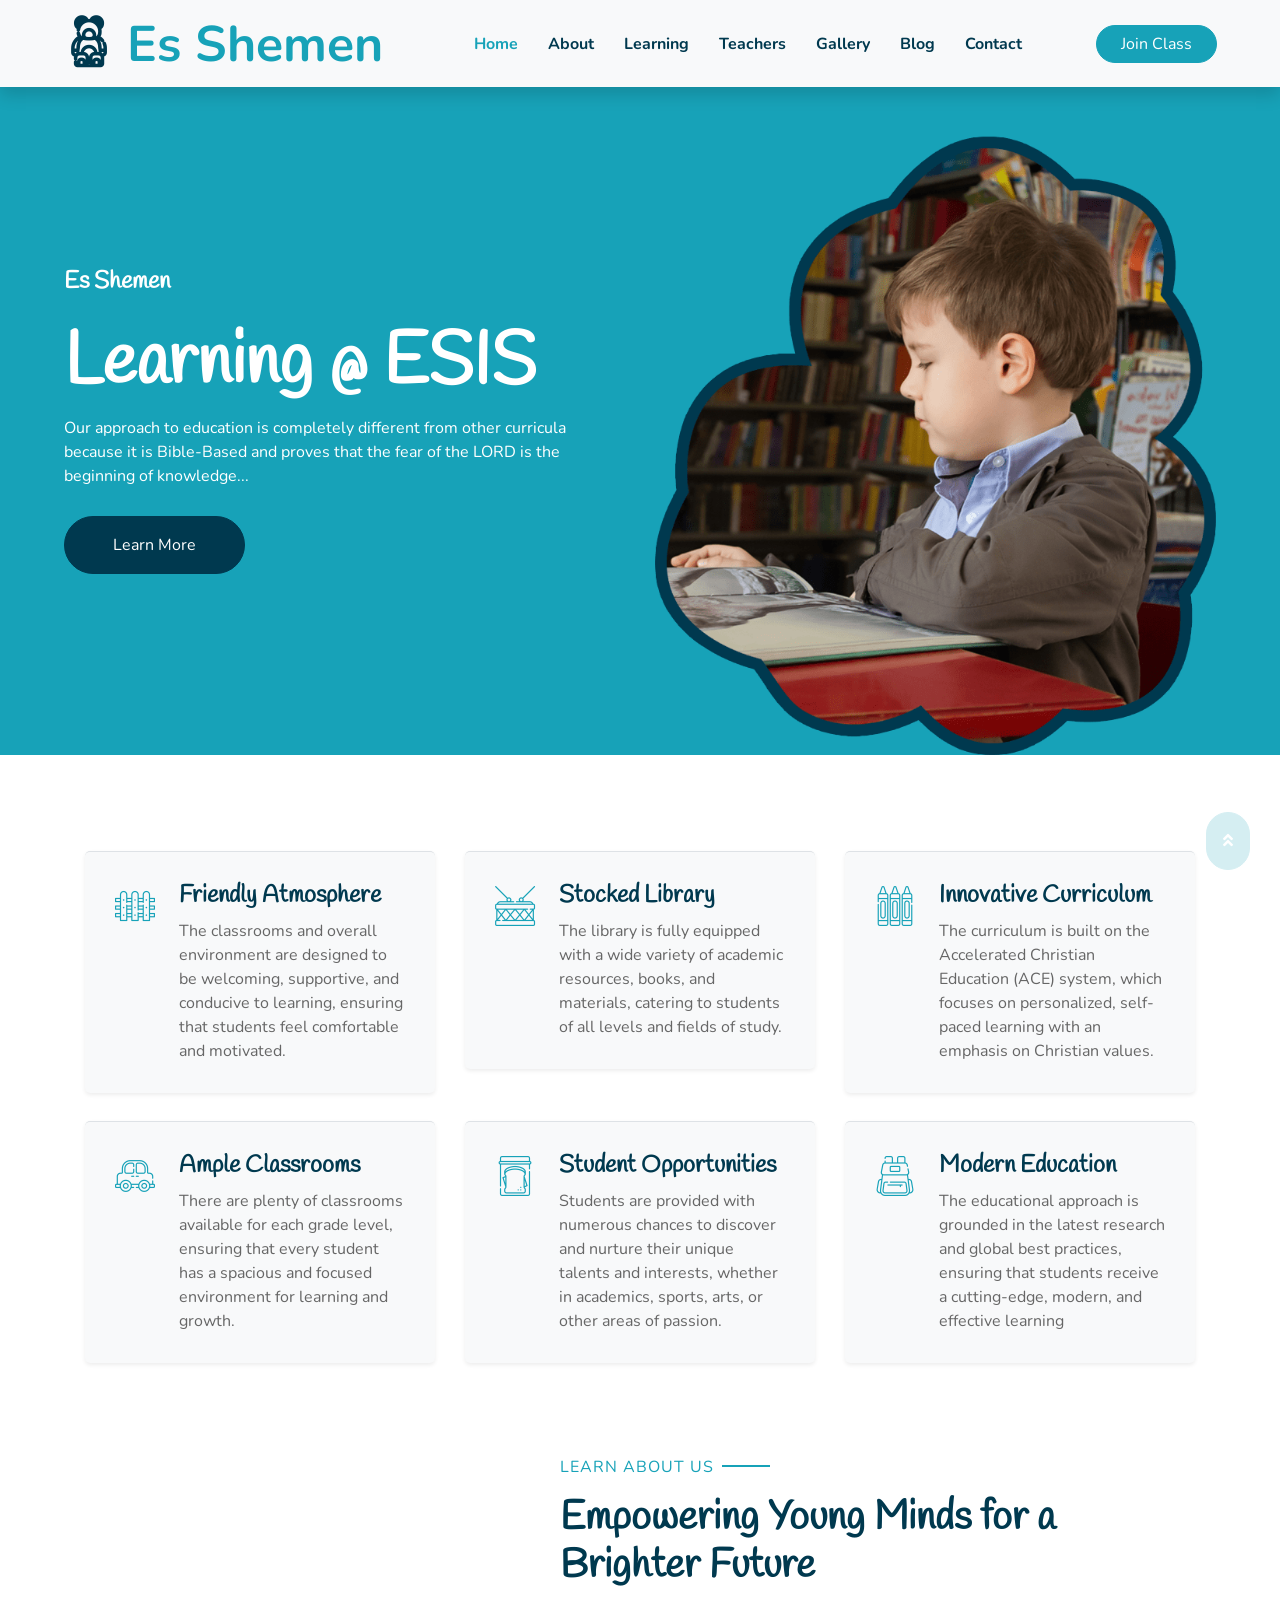
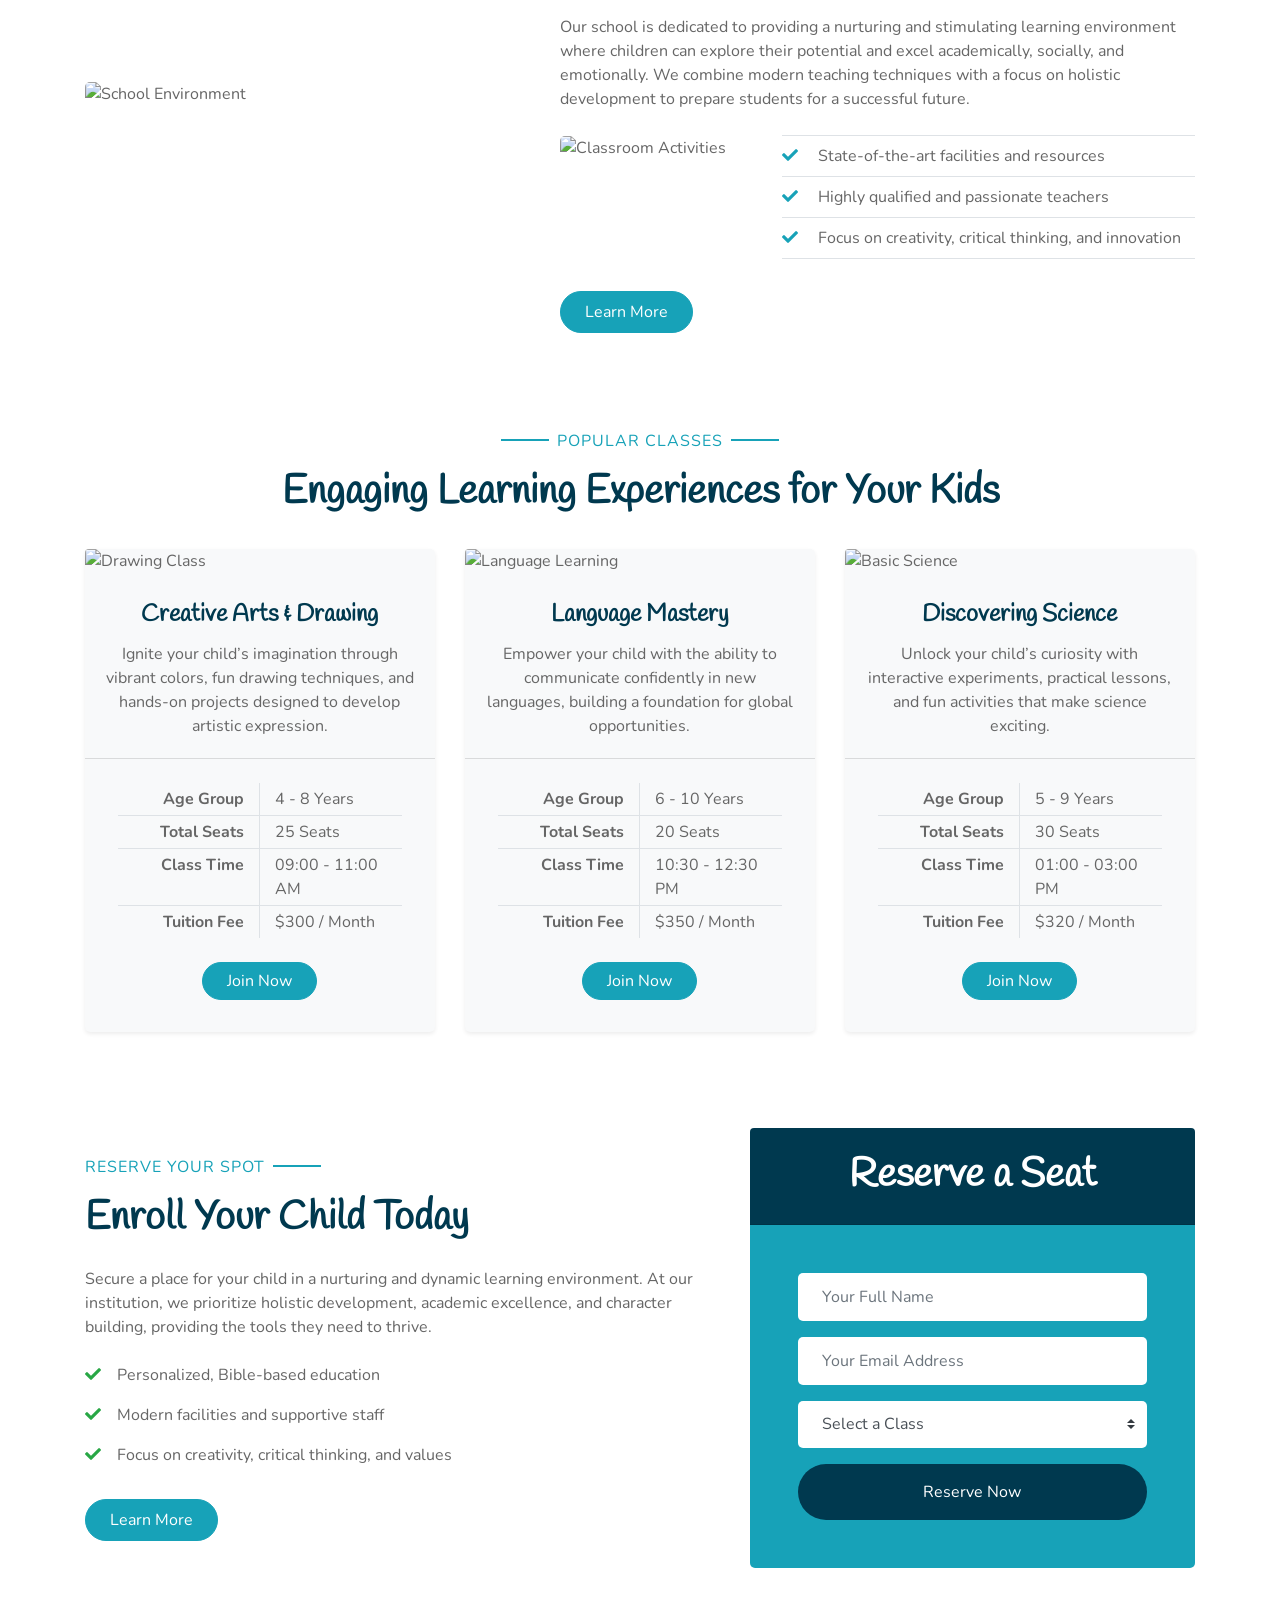
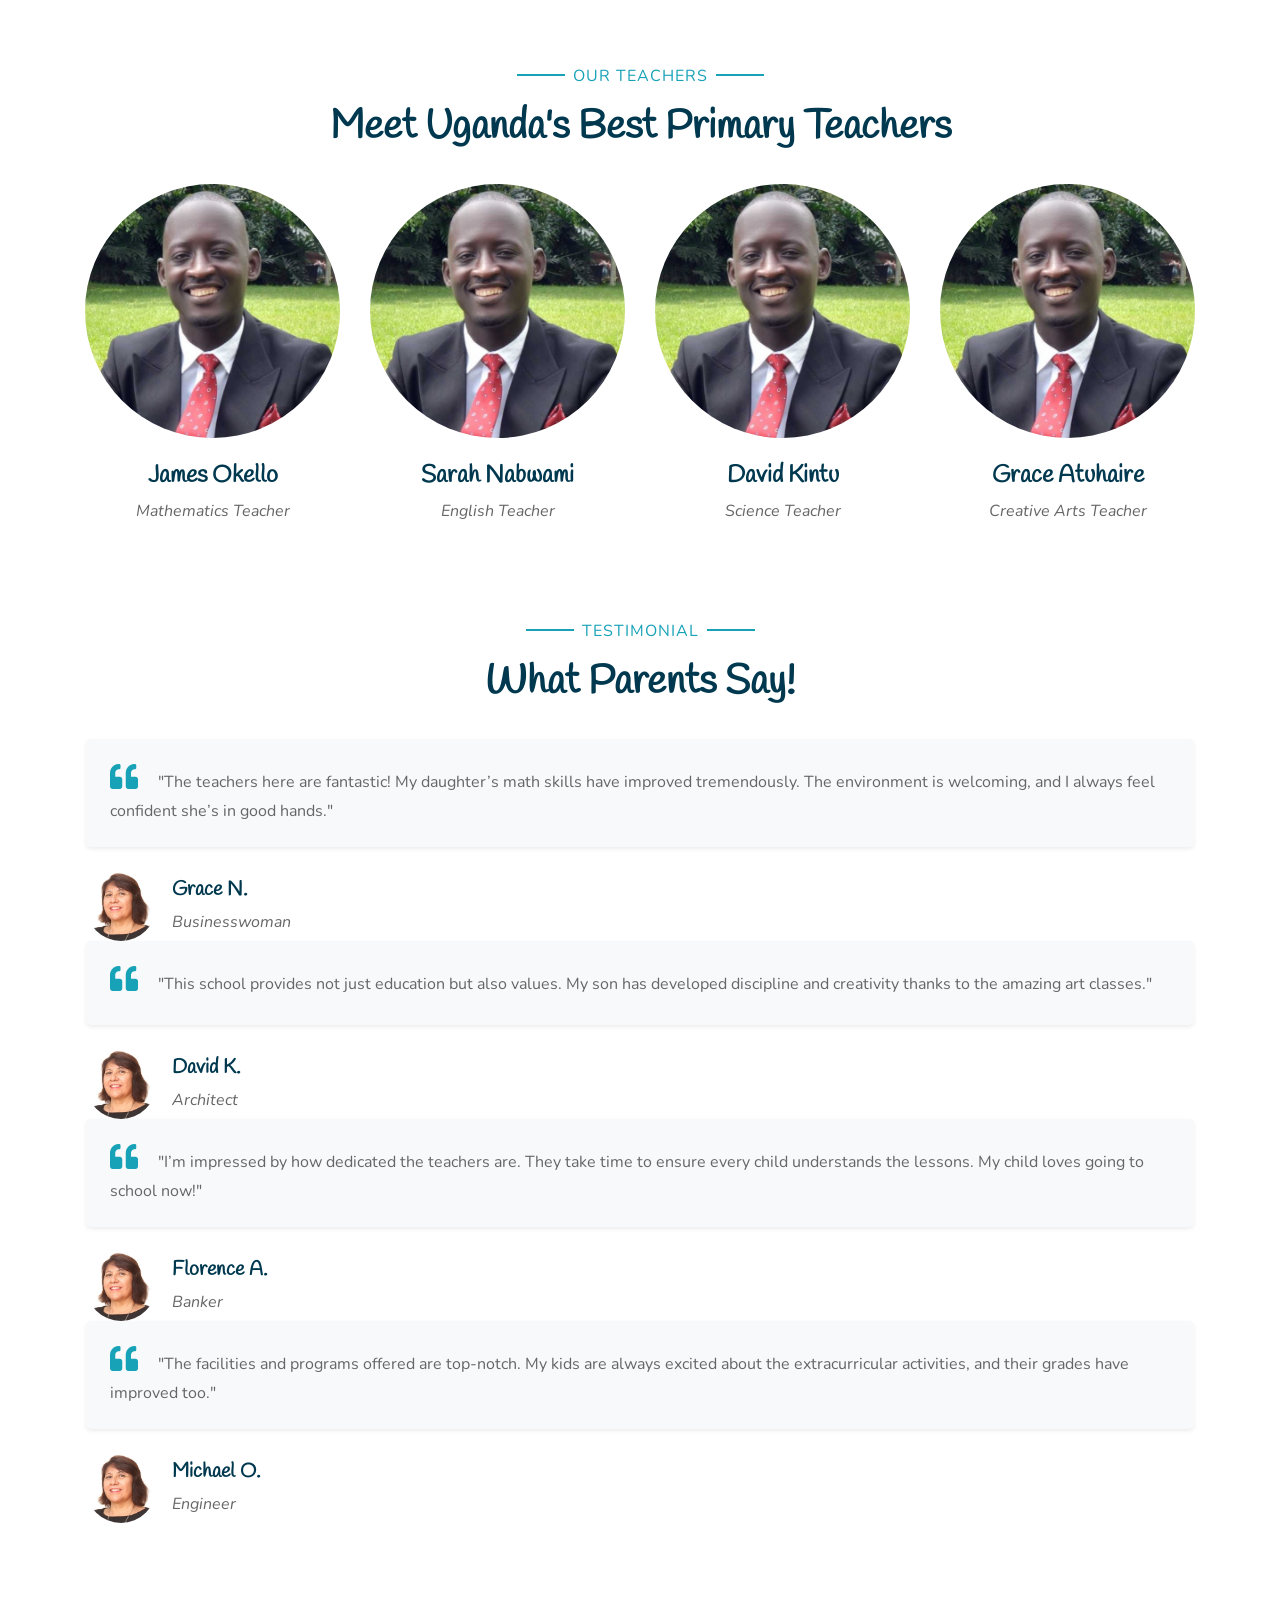
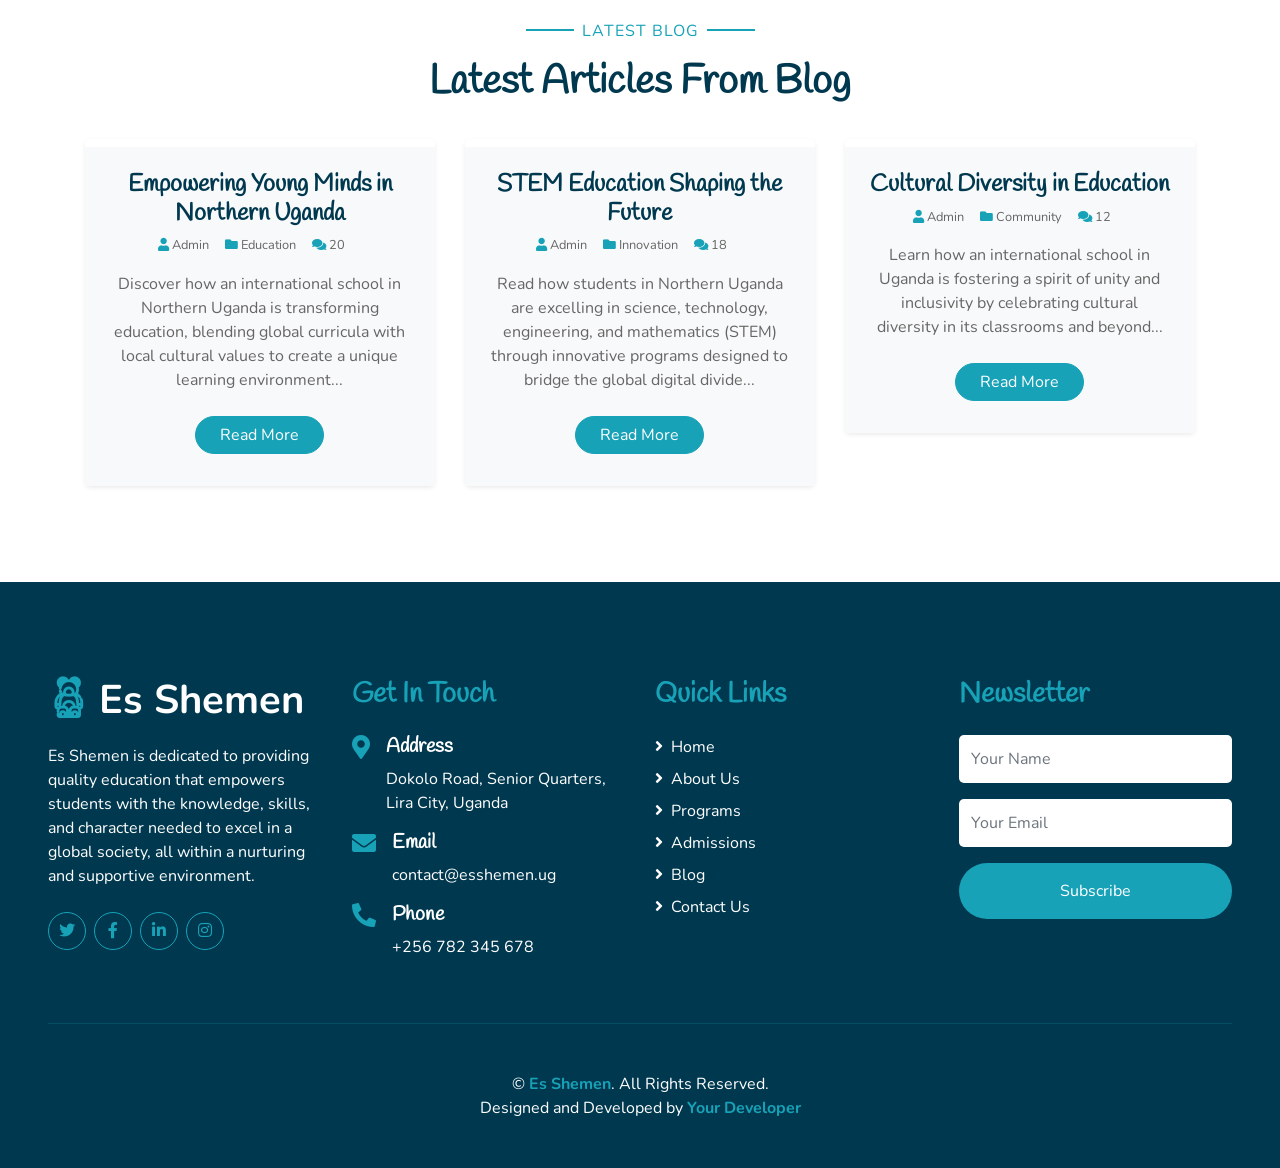
==== commit 7400b0b7: "1st commit" ====
--- a/index.html
+++ b/index.html
@@ -1,929 +1,929 @@
-<!DOCTYPE html>
-<html lang="en">
-  <head>
-    <meta charset="utf-8" />
-    <title>Ed Shemen</title>
-    <meta content="width=device-width, initial-scale=1.0" name="viewport" />
-    <meta content="..." name="keywords" />
-    <meta content="..." name="description" />
-
-    <!-- Favicon -->
-    <link href="img/favicon.ico" rel="icon" />
-
-    <!-- Google Web Fonts -->
-    <link rel="preconnect" href="https://fonts.gstatic.com" />
-    <link
-      href="https://fonts.googleapis.com/css2?family=Handlee&family=Nunito&display=swap"
-      rel="stylesheet"
-    />
-
-    <!-- Font Awesome -->
-    <link
-      href="https://cdnjs.cloudflare.com/ajax/libs/font-awesome/5.10.0/css/all.min.css"
-      rel="stylesheet"
-    />
-
-    <!-- Flaticon Font -->
-    <link href="lib/flaticon/font/flaticon.css" rel="stylesheet" />
-
-    <!-- Libraries Stylesheet -->
-    <link href="lib/owlcarousel/assets/owl.carousel.min.css" rel="stylesheet" />
-    <link href="lib/lightbox/css/lightbox.min.css" rel="stylesheet" />
-
-    <!-- Customized Bootstrap Stylesheet -->
-    <link href="css/style.css" rel="stylesheet" />
-  </head>
-
-  <body>
-    <!-- Navbar Start -->
-    <div class="container-fluid bg-light position-relative shadow">
-      <nav
-        class="navbar navbar-expand-lg bg-light navbar-light py-3 py-lg-0 px-0 px-lg-5"
-      >
-        <a
-          href=""
-          class="navbar-brand font-weight-bold text-secondary"
-          style="font-size: 50px"
-        >
-          <i class="flaticon-043-teddy-bear"></i>
-          <span class="text-primary">Es Shemen</span>
-        </a>
-        <button
-          type="button"
-          class="navbar-toggler"
-          data-toggle="collapse"
-          data-target="#navbarCollapse"
-        >
-          <span class="navbar-toggler-icon"></span>
-        </button>
-        <div
-          class="collapse navbar-collapse justify-content-between"
-          id="navbarCollapse"
-        >
-          <div class="navbar-nav font-weight-bold mx-auto py-0">
-            <a href="index.html" class="nav-item nav-link active">Home</a>
-            <a href="about.html" class="nav-item nav-link">About</a>
-            <a href="class.html" class="nav-item nav-link">Learning</a>
-            <a href="team.html" class="nav-item nav-link">Teachers</a>
-            <a href="gallery.html" class="nav-item nav-link">Gallery</a>
-            <a href="blog.html" class="nav-item nav-link">Blog</a>
-           
-            <a href="contact.html" class="nav-item nav-link">Contact</a>
-          </div>
-          <a href="" class="btn btn-primary px-4">Join Class</a>
-        </div>
-      </nav>
-    </div>
-    <!-- Navbar End -->
-
-    <!-- Header Start -->
-    <div class="container-fluid bg-primary px-0 px-md-5 mb-5">
-      <div class="row align-items-center px-3">
-        <div class="col-lg-6 text-center text-lg-left">
-          <h4 class="text-white mb-4 mt-5 mt-lg-0">Es Shemen</h4>
-          <h1 class="display-3 font-weight-bold text-white">
-            Learning @ ESIS
-          </h1>
-          <p class="text-white mb-4">
-            Our approach to education is completely different from other curricula because it is Bible-Based and proves that the fear of the LORD is the beginning of knowledge...
-          </p>
-          <a href="" class="btn btn-secondary mt-1 py-3 px-5">Learn More</a>
-        </div>
-        <div class="col-lg-6 text-center text-lg-right">
-          <img class="img-fluid mt-5" src="img/header.png" alt="" />
-        </div>
-      </div>
-    </div>
-    <!-- Header End -->
-
-    <!-- Facilities Start -->
-    <div class="container-fluid pt-5">
-      <div class="container pb-3">
-        <div class="row">
-          <div class="col-lg-4 col-md-6 pb-1">
-            <div
-              class="d-flex bg-light shadow-sm border-top rounded mb-4"
-              style="padding: 30px"
-            >
-              <i
-                class="flaticon-050-fence h1 font-weight-normal text-primary mb-3"
-              ></i>
-              <div class="pl-4">
-                <h4>Friendly Atmosphere</h4>
-                <p class="m-0">
-                  The classrooms and overall environment are designed to be welcoming, supportive, and conducive to learning, ensuring that students feel comfortable and motivated.
-                </p>
-              </div>
-            </div>
-          </div>
-          <div class="col-lg-4 col-md-6 pb-1">
-            <div
-              class="d-flex bg-light shadow-sm border-top rounded mb-4"
-              style="padding: 30px"
-            >
-              <i
-                class="flaticon-022-drum h1 font-weight-normal text-primary mb-3"
-              ></i>
-              <div class="pl-4">
-                <h4>
-                  Stocked Library
-                </h4>
-                <p class="m-0">
-                  The library is fully equipped with a wide variety of academic resources, books, and materials, catering to students of all levels and fields of study.
-
-
-                </p>
-              </div>
-            </div>
-          </div>
-          <div class="col-lg-4 col-md-6 pb-1">
-            <div
-              class="d-flex bg-light shadow-sm border-top rounded mb-4"
-              style="padding: 30px"
-            >
-              <i
-                class="flaticon-030-crayons h1 font-weight-normal text-primary mb-3"
-              ></i>
-              <div class="pl-4">
-                <h4>Innovative Curriculum</h4>
-                <p class="m-0">
-                  The curriculum is built on the Accelerated Christian Education (ACE) system, which focuses on personalized, self-paced learning with an emphasis on Christian values.
-
-
-                </p>
-              </div>
-            </div>
-          </div>
-          <div class="col-lg-4 col-md-6 pb-1">
-            <div
-              class="d-flex bg-light shadow-sm border-top rounded mb-4"
-              style="padding: 30px"
-            >
-              <i
-                class="flaticon-017-toy-car h1 font-weight-normal text-primary mb-3"
-              ></i>
-              <div class="pl-4">
-                <h4>Ample Classrooms
-                </h4>
-                <p class="m-0">
-                  There are plenty of classrooms available for each grade level, ensuring that every student has a spacious and focused environment for learning and growth.
-                </p>
-              </div>
-            </div>
-          </div>
-          <div class="col-lg-4 col-md-6 pb-1">
-            <div
-              class="d-flex bg-light shadow-sm border-top rounded mb-4"
-              style="padding: 30px"
-            >
-              <i
-                class="flaticon-025-sandwich h1 font-weight-normal text-primary mb-3"
-              ></i>
-              <div class="pl-4">
-                <h4>Student Opportunities</h4>
-                <p class="m-0">
-                  Students are provided with numerous chances to discover and nurture their unique talents and interests, whether in academics, sports, arts, or other areas of passion.
-                </p>
-              </div>
-            </div>
-          </div>
-          <div class="col-lg-4 col-md-6 pb-1">
-            <div
-              class="d-flex bg-light shadow-sm border-top rounded mb-4"
-              style="padding: 30px"
-            >
-              <i
-                class="flaticon-047-backpack h1 font-weight-normal text-primary mb-3"
-              ></i>
-              <div class="pl-4">
-                <h4>Modern Education</h4>
-                <p class="m-0">
-                  The educational approach is grounded in the latest research and global best practices, ensuring that students receive a cutting-edge, modern, and effective learning
-                </p>
-              </div>
-            </div>
-          </div>
-        </div>
-      </div>
-    </div>
-    <!-- Facilities Start -->
-
-    <!-- About Start -->
-    <div class="container-fluid py-5">
-      <div class="container">
-        <div class="row align-items-center">
-          <div class="col-lg-5">
-            <img
-              class="img-fluid rounded mb-5 mb-lg-0"
-              src="img/images/1.jpg"
-              alt="School Environment"
-            />
-          </div>
-          <div class="col-lg-7">
-            <p class="section-title pr-5">
-              <span class="pr-2">Learn About Us</span>
-            </p>
-            <h1 class="mb-4">Empowering Young Minds for a Brighter Future</h1>
-            <p>
-              Our school is dedicated to providing a nurturing and stimulating learning environment where children can explore their potential and excel academically, socially, and emotionally. We combine modern teaching techniques with a focus on holistic development to prepare students for a successful future.
-            </p>
-            <div class="row pt-2 pb-4">
-              <div class="col-6 col-md-4">
-                <img
-                  class="img-fluid rounded"
-                  src="img/images/1.jpg"
-                  alt="Classroom Activities"
-                />
-              </div>
-              <div class="col-6 col-md-8">
-                <ul class="list-inline m-0">
-                  <li class="py-2 border-top border-bottom">
-                    <i class="fa fa-check text-primary mr-3"></i>
-                    State-of-the-art facilities and resources
-                  </li>
-                  <li class="py-2 border-bottom">
-                    <i class="fa fa-check text-primary mr-3"></i>
-                    Highly qualified and passionate teachers
-                  </li>
-                  <li class="py-2 border-bottom">
-                    <i class="fa fa-check text-primary mr-3"></i>
-                    Focus on creativity, critical thinking, and innovation
-                  </li>
-                </ul>
-              </div>
-            </div>
-            <a href="about.html" class="btn btn-primary mt-2 py-2 px-4">Learn More</a>
-          </div>
-        </div>
-      </div>
-    </div>
-    <!-- About End -->
-    
-
-    <!-- Class Start -->
-<div class="container-fluid pt-5">
-  <div class="container">
-    <div class="text-center pb-2">
-      <p class="section-title px-5">
-        <span class="px-2">Popular Classes</span>
-      </p>
-      <h1 class="mb-4">Engaging Learning Experiences for Your Kids</h1>
-    </div>
-    <div class="row">
-      <div class="col-lg-4 mb-5">
-        <div class="card border-0 bg-light shadow-sm pb-2">
-          <img class="card-img-top mb-2" src="img/images/10.jpg" alt="Drawing Class" />
-          <div class="card-body text-center">
-            <h4 class="card-title">Creative Arts & Drawing</h4>
-            <p class="card-text">
-              Ignite your child’s imagination through vibrant colors, fun drawing techniques, and hands-on projects designed to develop artistic expression.
-            </p>
-          </div>
-          <div class="card-footer bg-transparent py-4 px-5">
-            <div class="row border-bottom">
-              <div class="col-6 py-1 text-right border-right">
-                <strong>Age Group</strong>
-              </div>
-              <div class="col-6 py-1">4 - 8 Years</div>
-            </div>
-            <div class="row border-bottom">
-              <div class="col-6 py-1 text-right border-right">
-                <strong>Total Seats</strong>
-              </div>
-              <div class="col-6 py-1">25 Seats</div>
-            </div>
-            <div class="row border-bottom">
-              <div class="col-6 py-1 text-right border-right">
-                <strong>Class Time</strong>
-              </div>
-              <div class="col-6 py-1">09:00 - 11:00 AM</div>
-            </div>
-            <div class="row">
-              <div class="col-6 py-1 text-right border-right">
-                <strong>Tuition Fee</strong>
-              </div>
-              <div class="col-6 py-1">$300 / Month</div>
-            </div>
-          </div>
-          <a href="#" class="btn btn-primary px-4 mx-auto mb-4">Join Now</a>
-        </div>
-      </div>
-      <div class="col-lg-4 mb-5">
-        <div class="card border-0 bg-light shadow-sm pb-2">
-          <img class="card-img-top mb-2" src="img/images/10.jpg" alt="Language Learning" />
-          <div class="card-body text-center">
-            <h4 class="card-title">Language Mastery</h4>
-            <p class="card-text">
-              Empower your child with the ability to communicate confidently in new languages, building a foundation for global opportunities.
-            </p>
-          </div>
-          <div class="card-footer bg-transparent py-4 px-5">
-            <div class="row border-bottom">
-              <div class="col-6 py-1 text-right border-right">
-                <strong>Age Group</strong>
-              </div>
-              <div class="col-6 py-1">6 - 10 Years</div>
-            </div>
-            <div class="row border-bottom">
-              <div class="col-6 py-1 text-right border-right">
-                <strong>Total Seats</strong>
-              </div>
-              <div class="col-6 py-1">20 Seats</div>
-            </div>
-            <div class="row border-bottom">
-              <div class="col-6 py-1 text-right border-right">
-                <strong>Class Time</strong>
-              </div>
-              <div class="col-6 py-1">10:30 - 12:30 PM</div>
-            </div>
-            <div class="row">
-              <div class="col-6 py-1 text-right border-right">
-                <strong>Tuition Fee</strong>
-              </div>
-              <div class="col-6 py-1">$350 / Month</div>
-            </div>
-          </div>
-          <a href="#" class="btn btn-primary px-4 mx-auto mb-4">Join Now</a>
-        </div>
-      </div>
-      <div class="col-lg-4 mb-5">
-        <div class="card border-0 bg-light shadow-sm pb-2">
-          <img class="card-img-top mb-2" src="img/images/10.jpg" alt="Basic Science" />
-          <div class="card-body text-center">
-            <h4 class="card-title">Discovering Science</h4>
-            <p class="card-text">
-              Unlock your child’s curiosity with interactive experiments, practical lessons, and fun activities that make science exciting.
-            </p>
-          </div>
-          <div class="card-footer bg-transparent py-4 px-5">
-            <div class="row border-bottom">
-              <div class="col-6 py-1 text-right border-right">
-                <strong>Age Group</strong>
-              </div>
-              <div class="col-6 py-1">5 - 9 Years</div>
-            </div>
-            <div class="row border-bottom">
-              <div class="col-6 py-1 text-right border-right">
-                <strong>Total Seats</strong>
-              </div>
-              <div class="col-6 py-1">30 Seats</div>
-            </div>
-            <div class="row border-bottom">
-              <div class="col-6 py-1 text-right border-right">
-                <strong>Class Time</strong>
-              </div>
-              <div class="col-6 py-1">01:00 - 03:00 PM</div>
-            </div>
-            <div class="row">
-              <div class="col-6 py-1 text-right border-right">
-                <strong>Tuition Fee</strong>
-              </div>
-              <div class="col-6 py-1">$320 / Month</div>
-            </div>
-          </div>
-          <a href="#" class="btn btn-primary px-4 mx-auto mb-4">Join Now</a>
-        </div>
-      </div>
-    </div>
-  </div>
-</div>
-<!-- Class End -->
-
-<!-- Registration Start -->
-<div class="container-fluid py-5">
-  <div class="container">
-    <div class="row align-items-center">
-      <div class="col-lg-7 mb-5 mb-lg-0">
-        <p class="section-title pr-5">
-          <span class="pr-2">Reserve Your Spot</span>
-        </p>
-        <h1 class="mb-4">Enroll Your Child Today</h1>
-        <p>
-          Secure a place for your child in a nurturing and dynamic learning environment. At our institution, we prioritize holistic development, academic excellence, and character building, providing the tools they need to thrive.
-        </p>
-        <ul class="list-inline m-0">
-          <li class="py-2">
-            <i class="fa fa-check text-success mr-3"></i>Personalized, Bible-based education
-          </li>
-          <li class="py-2">
-            <i class="fa fa-check text-success mr-3"></i>Modern facilities and supportive staff
-          </li>
-          <li class="py-2">
-            <i class="fa fa-check text-success mr-3"></i>Focus on creativity, critical thinking, and values
-          </li>
-        </ul>
-        <a href="#" class="btn btn-primary mt-4 py-2 px-4">Learn More</a>
-      </div>
-      <div class="col-lg-5">
-        <div class="card border-0">
-          <div class="card-header bg-secondary text-center p-4">
-            <h1 class="text-white m-0">Reserve a Seat</h1>
-          </div>
-          <div class="card-body rounded-bottom bg-primary p-5">
-            <form>
-              <div class="form-group">
-                <input
-                  type="text"
-                  class="form-control border-0 p-4"
-                  placeholder="Your Full Name"
-                  required="required"
-                />
-              </div>
-              <div class="form-group">
-                <input
-                  type="email"
-                  class="form-control border-0 p-4"
-                  placeholder="Your Email Address"
-                  required="required"
-                />
-              </div>
-              <div class="form-group">
-                <select
-                  class="custom-select border-0 px-4"
-                  style="height: 47px"
-                  required="required"
-                >
-                  <option selected>Select a Class</option>
-                  <option value="1">Creative Arts & Drawing</option>
-                  <option value="2">Language Mastery</option>
-                  <option value="3">Discovering Science</option>
-                </select>
-              </div>
-              <div>
-                <button
-                  class="btn btn-secondary btn-block border-0 py-3"
-                  type="submit"
-                >
-                  Reserve Now
-                </button>
-              </div>
-            </form>
-          </div>
-        </div>
-      </div>
-    </div>
-  </div>
-</div>
-<!-- Registration End -->
-
-   
-  <!-- Team Start -->
-  <div class="container-fluid pt-5">
-    <div class="container">
-      <div class="text-center pb-2">
-        <p class="section-title px-5">
-          <span class="px-2">Our Teachers</span>
-        </p>
-        <h1 class="mb-4">Meet Uganda's Best Primary Teachers</h1>
-      </div>
-      <div class="row">
-        <div class="col-md-6 col-lg-3 text-center team mb-5">
-          <div
-            class="position-relative overflow-hidden mb-4"
-            style="border-radius: 100%"
-          >
-            <img class="img-fluid w-100" src="img/images/team2.jpg" alt="Teacher 1" />
-            <div
-              class="team-social d-flex align-items-center justify-content-center w-100 h-100 position-absolute"
-            >
-              <a
-                class="btn btn-outline-light text-center mr-2 px-0"
-                style="width: 38px; height: 38px"
-                href="#"
-                ><i class="fab fa-twitter"></i
-              ></a>
-              <a
-                class="btn btn-outline-light text-center mr-2 px-0"
-                style="width: 38px; height: 38px"
-                href="#"
-                ><i class="fab fa-facebook-f"></i
-              ></a>
-              <a
-                class="btn btn-outline-light text-center px-0"
-                style="width: 38px; height: 38px"
-                href="#"
-                ><i class="fab fa-linkedin-in"></i
-              ></a>
-            </div>
-          </div>
-          <h4>James Okello</h4>
-          <i>Mathematics Teacher</i>
-        </div>
-        <div class="col-md-6 col-lg-3 text-center team mb-5">
-          <div
-            class="position-relative overflow-hidden mb-4"
-            style="border-radius: 100%"
-          >
-            <img class="img-fluid w-100" src="img/images/team2.jpg" alt="Teacher 2" />
-            <div
-              class="team-social d-flex align-items-center justify-content-center w-100 h-100 position-absolute"
-            >
-              <a
-                class="btn btn-outline-light text-center mr-2 px-0"
-                style="width: 38px; height: 38px"
-                href="#"
-                ><i class="fab fa-twitter"></i
-              ></a>
-              <a
-                class="btn btn-outline-light text-center mr-2 px-0"
-                style="width: 38px; height: 38px"
-                href="#"
-                ><i class="fab fa-facebook-f"></i
-              ></a>
-              <a
-                class="btn btn-outline-light text-center px-0"
-                style="width: 38px; height: 38px"
-                href="#"
-                ><i class="fab fa-linkedin-in"></i
-              ></a>
-            </div>
-          </div>
-          <h4>Sarah Nabwami</h4>
-          <i>English Teacher</i>
-        </div>
-        <div class="col-md-6 col-lg-3 text-center team mb-5">
-          <div
-            class="position-relative overflow-hidden mb-4"
-            style="border-radius: 100%"
-          >
-            <img class="img-fluid w-100" src="img/images/team2.jpg" alt="Teacher 3" />
-            <div
-              class="team-social d-flex align-items-center justify-content-center w-100 h-100 position-absolute"
-            >
-              <a
-                class="btn btn-outline-light text-center mr-2 px-0"
-                style="width: 38px; height: 38px"
-                href="#"
-                ><i class="fab fa-twitter"></i
-              ></a>
-              <a
-                class="btn btn-outline-light text-center mr-2 px-0"
-                style="width: 38px; height: 38px"
-                href="#"
-                ><i class="fab fa-facebook-f"></i
-              ></a>
-              <a
-                class="btn btn-outline-light text-center px-0"
-                style="width: 38px; height: 38px"
-                href="#"
-                ><i class="fab fa-linkedin-in"></i
-              ></a>
-            </div>
-          </div>
-          <h4>David Kintu</h4>
-          <i>Science Teacher</i>
-        </div>
-        <div class="col-md-6 col-lg-3 text-center team mb-5">
-          <div
-            class="position-relative overflow-hidden mb-4"
-            style="border-radius: 100%"
-          >
-            <img class="img-fluid w-100" src="img/images/team2.jpg" alt="Teacher 4" />
-            <div
-              class="team-social d-flex align-items-center justify-content-center w-100 h-100 position-absolute"
-            >
-              <a
-                class="btn btn-outline-light text-center mr-2 px-0"
-                style="width: 38px; height: 38px"
-                href="#"
-                ><i class="fab fa-twitter"></i
-              ></a>
-              <a
-                class="btn btn-outline-light text-center mr-2 px-0"
-                style="width: 38px; height: 38px"
-                href="#"
-                ><i class="fab fa-facebook-f"></i
-              ></a>
-              <a
-                class="btn btn-outline-light text-center px-0"
-                style="width: 38px; height: 38px"
-                href="#"
-                ><i class="fab fa-linkedin-in"></i
-              ></a>
-            </div>
-          </div>
-          <h4>Grace Atuhaire</h4>
-          <i>Creative Arts Teacher</i>
-        </div>
-      </div>
-    </div>
-  </div>
-  <!-- Team End -->
-
-
-    
-    <!-- Testimonial Start -->
-      <div class="container-fluid py-5">
-        <div class="container p-0">
-          <div class="text-center pb-2">
-            <p class="section-title px-5">
-              <span class="px-2">Testimonial</span>
-            </p>
-            <h1 class="mb-4">What Parents Say!</h1>
-          </div>
-          <div class="owl-carousel testimonial-carousel">
-            <div class="testimonial-item px-3">
-              <div class="bg-light shadow-sm rounded mb-4 p-4">
-                <h3 class="fas fa-quote-left text-primary mr-3"></h3>
-                "The teachers here are fantastic! My daughter’s math skills have improved tremendously. The environment is welcoming, and I always feel confident she’s in good hands."
-              </div>
-              <div class="d-flex align-items-center">
-                <img
-                  class="rounded-circle"
-                  src="img/images/add4.JPG"
-                  style="width: 70px; height: 70px"
-                  alt="Parent Image"
-                />
-                <div class="pl-3">
-                  <h5>Grace N.</h5>
-                  <i>Businesswoman</i>
-                </div>
-              </div>
-            </div>
-            <div class="testimonial-item px-3">
-              <div class="bg-light shadow-sm rounded mb-4 p-4">
-                <h3 class="fas fa-quote-left text-primary mr-3"></h3>
-                "This school provides not just education but also values. My son has developed discipline and creativity thanks to the amazing art classes."
-              </div>
-              <div class="d-flex align-items-center">
-                <img
-                  class="rounded-circle"
-                  src="img/images/add4.JPG"
-                  style="width: 70px; height: 70px"
-                  alt="Parent Image"
-                />
-                <div class="pl-3">
-                  <h5>David K.</h5>
-                  <i>Architect</i>
-                </div>
-              </div>
-            </div>
-            <div class="testimonial-item px-3">
-              <div class="bg-light shadow-sm rounded mb-4 p-4">
-                <h3 class="fas fa-quote-left text-primary mr-3"></h3>
-                "I’m impressed by how dedicated the teachers are. They take time to ensure every child understands the lessons. My child loves going to school now!"
-              </div>
-              <div class="d-flex align-items-center">
-                <img
-                  class="rounded-circle"
-                  src="img/images/add4.JPG"
-                  style="width: 70px; height: 70px"
-                  alt="Parent Image"
-                />
-                <div class="pl-3">
-                  <h5>Florence A.</h5>
-                  <i>Banker</i>
-                </div>
-              </div>
-            </div>
-            <div class="testimonial-item px-3">
-              <div class="bg-light shadow-sm rounded mb-4 p-4">
-                <h3 class="fas fa-quote-left text-primary mr-3"></h3>
-                "The facilities and programs offered are top-notch. My kids are always excited about the extracurricular activities, and their grades have improved too."
-              </div>
-              <div class="d-flex align-items-center">
-                <img
-                  class="rounded-circle"
-                  src="img/images/add4.JPG"
-                  style="width: 70px; height: 70px"
-                  alt="Parent Image"
-                />
-                <div class="pl-3">
-                  <h5>Michael O.</h5>
-                  <i>Engineer</i>
-                </div>
-              </div>
-            </div>
-          </div>
-        </div>
-      </div>
-    <!-- Testimonial End -->
-
-
-    <!-- Blog Start --> 
-  <div class="container-fluid pt-5">
-    <div class="container">
-      <div class="text-center pb-2">
-        <p class="section-title px-5">
-          <span class="px-2">Latest Blog</span>
-        </p>
-        <h1 class="mb-4">Latest Articles From Blog</h1>
-      </div>
-      <div class="row pb-3">
-        <div class="col-lg-4 mb-4">
-          <div class="card border-0 shadow-sm mb-2">
-            <img class="card-img-top mb-2" src="img/images/7.jpg" alt="" />
-            <div class="card-body bg-light text-center p-4">
-              <h4 class="">Empowering Young Minds in Northern Uganda</h4>
-              <div class="d-flex justify-content-center mb-3">
-                <small class="mr-3"><i class="fa fa-user text-primary"></i> Admin</small>
-                <small class="mr-3"><i class="fa fa-folder text-primary"></i> Education</small>
-                <small class="mr-3"><i class="fa fa-comments text-primary"></i> 20</small>
-              </div>
-              <p>
-                Discover how an international school in Northern Uganda is transforming education, blending global curricula with local cultural values to create a unique learning environment...
-              </p>
-              <a href="" class="btn btn-primary px-4 mx-auto my-2">Read More</a>
-            </div>
-          </div>
-        </div>
-        <div class="col-lg-4 mb-4">
-          <div class="card border-0 shadow-sm mb-2">
-            <img class="card-img-top mb-2" src="img/images/7.jpg" alt="" />
-            <div class="card-body bg-light text-center p-4">
-              <h4 class="">STEM Education Shaping the Future</h4>
-              <div class="d-flex justify-content-center mb-3">
-                <small class="mr-3"><i class="fa fa-user text-primary"></i> Admin</small>
-                <small class="mr-3"><i class="fa fa-folder text-primary"></i> Innovation</small>
-                <small class="mr-3"><i class="fa fa-comments text-primary"></i> 18</small>
-              </div>
-              <p>
-                Read how students in Northern Uganda are excelling in science, technology, engineering, and mathematics (STEM) through innovative programs designed to bridge the global digital divide...
-              </p>
-              <a href="" class="btn btn-primary px-4 mx-auto my-2">Read More</a>
-            </div>
-          </div>
-        </div>
-        <div class="col-lg-4 mb-4">
-          <div class="card border-0 shadow-sm mb-2">
-            <img class="card-img-top mb-2" src="img/images/7.jpg" alt="" />
-            <div class="card-body bg-light text-center p-4">
-              <h4 class="">Cultural Diversity in Education</h4>
-              <div class="d-flex justify-content-center mb-3">
-                <small class="mr-3"><i class="fa fa-user text-primary"></i> Admin</small>
-                <small class="mr-3"><i class="fa fa-folder text-primary"></i> Community</small>
-                <small class="mr-3"><i class="fa fa-comments text-primary"></i> 12</small>
-              </div>
-              <p>
-                Learn how an international school in Uganda is fostering a spirit of unity and inclusivity by celebrating cultural diversity in its classrooms and beyond...
-              </p>
-              <a href="" class="btn btn-primary px-4 mx-auto my-2">Read More</a>
-            </div>
-          </div>
-        </div>
-      </div>
-    </div>
-  </div>
-  <!-- Blog End -->
-
-
-  <!-- Footer Start -->
-<div class="container-fluid bg-secondary text-white mt-5 py-5 px-sm-3 px-md-5">
-  <div class="row pt-5">
-    <div class="col-lg-3 col-md-6 mb-5">
-      <a
-        href="#"
-        class="navbar-brand font-weight-bold text-primary m-0 mb-4 p-0"
-        style="font-size: 40px; line-height: 40px"
-      >
-        <i class="flaticon-043-teddy-bear"></i>
-        <span class="text-white">Es Shemen</span>
-      </a>
-      <p>
-        Es Shemen is dedicated to providing quality education that empowers students with the knowledge, skills, and character needed to excel in a global society, all within a nurturing and supportive environment.
-      </p>
-      <div class="d-flex justify-content-start mt-4">
-        <a
-          class="btn btn-outline-primary rounded-circle text-center mr-2 px-0"
-          style="width: 38px; height: 38px"
-          href="#"
-          ><i class="fab fa-twitter"></i
-        ></a>
-        <a
-          class="btn btn-outline-primary rounded-circle text-center mr-2 px-0"
-          style="width: 38px; height: 38px"
-          href="#"
-          ><i class="fab fa-facebook-f"></i
-        ></a>
-        <a
-          class="btn btn-outline-primary rounded-circle text-center mr-2 px-0"
-          style="width: 38px; height: 38px"
-          href="#"
-          ><i class="fab fa-linkedin-in"></i
-        ></a>
-        <a
-          class="btn btn-outline-primary rounded-circle text-center mr-2 px-0"
-          style="width: 38px; height: 38px"
-          href="#"
-          ><i class="fab fa-instagram"></i
-        ></a>
-      </div>
-    </div>
-    <div class="col-lg-3 col-md-6 mb-5">
-      <h3 class="text-primary mb-4">Get In Touch</h3>
-      <div class="d-flex">
-        <h4 class="fa fa-map-marker-alt text-primary"></h4>
-        <div class="pl-3">
-          <h5 class="text-white">Address</h5>
-          <p>Dokolo Road, Senior Quarters, Lira City, Uganda</p>
-        </div>
-      </div>
-      <div class="d-flex">
-        <h4 class="fa fa-envelope text-primary"></h4>
-        <div class="pl-3">
-          <h5 class="text-white">Email</h5>
-          <p>contact@esshemen.ug</p>
-        </div>
-      </div>
-      <div class="d-flex">
-        <h4 class="fa fa-phone-alt text-primary"></h4>
-        <div class="pl-3">
-          <h5 class="text-white">Phone</h5>
-          <p>+256 782 345 678</p>
-        </div>
-      </div>
-    </div>
-    <div class="col-lg-3 col-md-6 mb-5">
-      <h3 class="text-primary mb-4">Quick Links</h3>
-      <div class="d-flex flex-column justify-content-start">
-        <a class="text-white mb-2" href="#"
-          ><i class="fa fa-angle-right mr-2"></i>Home</a
-        >
-        <a class="text-white mb-2" href="#"
-          ><i class="fa fa-angle-right mr-2"></i>About Us</a
-        >
-        <a class="text-white mb-2" href="#"
-          ><i class="fa fa-angle-right mr-2"></i>Programs</a
-        >
-        <a class="text-white mb-2" href="#"
-          ><i class="fa fa-angle-right mr-2"></i>Admissions</a
-        >
-        <a class="text-white mb-2" href="#"
-          ><i class="fa fa-angle-right mr-2"></i>Blog</a
-        >
-        <a class="text-white" href="#"
-          ><i class="fa fa-angle-right mr-2"></i>Contact Us</a
-        >
-      </div>
-    </div>
-    <div class="col-lg-3 col-md-6 mb-5">
-      <h3 class="text-primary mb-4">Newsletter</h3>
-      <form action="#">
-        <div class="form-group">
-          <input
-            type="text"
-            class="form-control border-0 py-4"
-            placeholder="Your Name"
-            required="required"
-          />
-        </div>
-        <div class="form-group">
-          <input
-            type="email"
-            class="form-control border-0 py-4"
-            placeholder="Your Email"
-            required="required"
-          />
-        </div>
-        <div>
-          <button
-            class="btn btn-primary btn-block border-0 py-3"
-            type="submit"
-          >
-            Subscribe
-          </button>
-        </div>
-      </form>
-    </div>
-  </div>
-  <div
-    class="container-fluid pt-5"
-    style="border-top: 1px solid rgba(23, 162, 184, 0.2) ;"
-  >
-    <p class="m-0 text-center text-white">
-      &copy;
-      <a class="text-primary font-weight-bold" href="#">Es Shemen</a>.
-      All Rights Reserved.
-      <br />
-      Designed and Developed by
-      <a class="text-primary font-weight-bold" href="https://yourdeveloperlink.com"
-        >Your Developer</a
-      >
-    </p>
-  </div>
-</div>
-<!-- Footer End -->
-
-
-
-    <!-- Back to Top -->
-    <a href="#" class="btn btn-primary p-3 back-to-top"
-      ><i class="fa fa-angle-double-up"></i
-    ></a>
-
-    <!-- JavaScript Libraries -->
-    <script src="https://code.jquery.com/jquery-3.4.1.min.js"></script>
-    <script src="https://stackpath.bootstrapcdn.com/bootstrap/4.4.1/js/bootstrap.bundle.min.js"></script>
-    <script src="lib/easing/easing.min.js"></script>
-    <script src="lib/owlcarousel/owl.carousel.min.js"></script>
-    <script src="lib/isotope/isotope.pkgd.min.js"></script>
-    <script src="lib/lightbox/js/lightbox.min.js"></script>
-
-    <!-- Contact Javascript File -->
-    <script src="mail/jqBootstrapValidation.min.js"></script>
-    <script src="mail/contact.js"></script>
-
-    <!-- Template Javascript -->
-    <script src="js/main.js"></script>
-  </body>
-</html>
+<!DOCTYPE html>
+<html lang="en">
+  <head>
+    <meta charset="utf-8" />
+    <title>Ed Shemen</title>
+    <meta content="width=device-width, initial-scale=1.0" name="viewport" />
+    <meta content="..." name="keywords" />
+    <meta content="..." name="description" />
+
+    <!-- Favicon -->
+    <link href="img/favicon.ico" rel="icon" />
+
+    <!-- Google Web Fonts -->
+    <link rel="preconnect" href="https://fonts.gstatic.com" />
+    <link
+      href="https://fonts.googleapis.com/css2?family=Handlee&family=Nunito&display=swap"
+      rel="stylesheet"
+    />
+
+    <!-- Font Awesome -->
+    <link
+      href="https://cdnjs.cloudflare.com/ajax/libs/font-awesome/5.10.0/css/all.min.css"
+      rel="stylesheet"
+    />
+
+    <!-- Flaticon Font -->
+    <link href="lib/flaticon/font/flaticon.css" rel="stylesheet" />
+
+    <!-- Libraries Stylesheet -->
+    <link href="lib/owlcarousel/assets/owl.carousel.min.css" rel="stylesheet" />
+    <link href="lib/lightbox/css/lightbox.min.css" rel="stylesheet" />
+
+    <!-- Customized Bootstrap Stylesheet -->
+    <link href="css/style.css" rel="stylesheet" />
+  </head>
+
+  <body>
+    <!-- Navbar Start -->
+    <div class="container-fluid bg-light position-relative shadow">
+      <nav
+        class="navbar navbar-expand-lg bg-light navbar-light py-3 py-lg-0 px-0 px-lg-5"
+      >
+        <a
+          href=""
+          class="navbar-brand font-weight-bold text-secondary"
+          style="font-size: 50px"
+        >
+          <i class="flaticon-043-teddy-bear"></i>
+          <span class="text-primary">Es Shemen</span>
+        </a>
+        <button
+          type="button"
+          class="navbar-toggler"
+          data-toggle="collapse"
+          data-target="#navbarCollapse"
+        >
+          <span class="navbar-toggler-icon"></span>
+        </button>
+        <div
+          class="collapse navbar-collapse justify-content-between"
+          id="navbarCollapse"
+        >
+          <div class="navbar-nav font-weight-bold mx-auto py-0">
+            <a href="index.html" class="nav-item nav-link active">Home</a>
+            <a href="about.html" class="nav-item nav-link">About</a>
+            <a href="class.html" class="nav-item nav-link">Learning</a>
+            <a href="team.html" class="nav-item nav-link">Teachers</a>
+            <a href="gallery.html" class="nav-item nav-link">Gallery</a>
+            <a href="blog.html" class="nav-item nav-link">Blog</a>
+           
+            <a href="contact.html" class="nav-item nav-link">Contact</a>
+          </div>
+          <a href="" class="btn btn-primary px-4">Join Class</a>
+        </div>
+      </nav>
+    </div>
+    <!-- Navbar End -->
+
+    <!-- Header Start -->
+    <div class="container-fluid bg-primary px-0 px-md-5 mb-5">
+      <div class="row align-items-center px-3">
+        <div class="col-lg-6 text-center text-lg-left">
+          <h4 class="text-white mb-4 mt-5 mt-lg-0">Es Shemen</h4>
+          <h1 class="display-3 font-weight-bold text-white">
+            Learning @ ESIS
+          </h1>
+          <p class="text-white mb-4">
+            Our approach to education is completely different from other curricula because it is Bible-Based and proves that the fear of the LORD is the beginning of knowledge...
+          </p>
+          <a href="" class="btn btn-secondary mt-1 py-3 px-5">Learn More</a>
+        </div>
+        <div class="col-lg-6 text-center text-lg-right">
+          <img class="img-fluid mt-5" src="img/header.png" alt="" />
+        </div>
+      </div>
+    </div>
+    <!-- Header End -->
+
+    <!-- Facilities Start -->
+    <div class="container-fluid pt-5">
+      <div class="container pb-3">
+        <div class="row">
+          <div class="col-lg-4 col-md-6 pb-1">
+            <div
+              class="d-flex bg-light shadow-sm border-top rounded mb-4"
+              style="padding: 30px"
+            >
+              <i
+                class="flaticon-050-fence h1 font-weight-normal text-primary mb-3"
+              ></i>
+              <div class="pl-4">
+                <h4>Friendly Atmosphere</h4>
+                <p class="m-0">
+                  The classrooms and overall environment are designed to be welcoming, supportive, and conducive to learning, ensuring that students feel comfortable and motivated.
+                </p>
+              </div>
+            </div>
+          </div>
+          <div class="col-lg-4 col-md-6 pb-1">
+            <div
+              class="d-flex bg-light shadow-sm border-top rounded mb-4"
+              style="padding: 30px"
+            >
+              <i
+                class="flaticon-022-drum h1 font-weight-normal text-primary mb-3"
+              ></i>
+              <div class="pl-4">
+                <h4>
+                  Stocked Library
+                </h4>
+                <p class="m-0">
+                  The library is fully equipped with a wide variety of academic resources, books, and materials, catering to students of all levels and fields of study.
+
+
+                </p>
+              </div>
+            </div>
+          </div>
+          <div class="col-lg-4 col-md-6 pb-1">
+            <div
+              class="d-flex bg-light shadow-sm border-top rounded mb-4"
+              style="padding: 30px"
+            >
+              <i
+                class="flaticon-030-crayons h1 font-weight-normal text-primary mb-3"
+              ></i>
+              <div class="pl-4">
+                <h4>Innovative Curriculum</h4>
+                <p class="m-0">
+                  The curriculum is built on the Accelerated Christian Education (ACE) system, which focuses on personalized, self-paced learning with an emphasis on Christian values.
+
+
+                </p>
+              </div>
+            </div>
+          </div>
+          <div class="col-lg-4 col-md-6 pb-1">
+            <div
+              class="d-flex bg-light shadow-sm border-top rounded mb-4"
+              style="padding: 30px"
+            >
+              <i
+                class="flaticon-017-toy-car h1 font-weight-normal text-primary mb-3"
+              ></i>
+              <div class="pl-4">
+                <h4>Ample Classrooms
+                </h4>
+                <p class="m-0">
+                  There are plenty of classrooms available for each grade level, ensuring that every student has a spacious and focused environment for learning and growth.
+                </p>
+              </div>
+            </div>
+          </div>
+          <div class="col-lg-4 col-md-6 pb-1">
+            <div
+              class="d-flex bg-light shadow-sm border-top rounded mb-4"
+              style="padding: 30px"
+            >
+              <i
+                class="flaticon-025-sandwich h1 font-weight-normal text-primary mb-3"
+              ></i>
+              <div class="pl-4">
+                <h4>Student Opportunities</h4>
+                <p class="m-0">
+                  Students are provided with numerous chances to discover and nurture their unique talents and interests, whether in academics, sports, arts, or other areas of passion.
+                </p>
+              </div>
+            </div>
+          </div>
+          <div class="col-lg-4 col-md-6 pb-1">
+            <div
+              class="d-flex bg-light shadow-sm border-top rounded mb-4"
+              style="padding: 30px"
+            >
+              <i
+                class="flaticon-047-backpack h1 font-weight-normal text-primary mb-3"
+              ></i>
+              <div class="pl-4">
+                <h4>Modern Education</h4>
+                <p class="m-0">
+                  The educational approach is grounded in the latest research and global best practices, ensuring that students receive a cutting-edge, modern, and effective learning
+                </p>
+              </div>
+            </div>
+          </div>
+        </div>
+      </div>
+    </div>
+    <!-- Facilities Start -->
+
+    <!-- About Start -->
+    <div class="container-fluid py-5">
+      <div class="container">
+        <div class="row align-items-center">
+          <div class="col-lg-5">
+            <img
+              class="img-fluid rounded mb-5 mb-lg-0"
+              src="img/images/1.jpg"
+              alt="School Environment"
+            />
+          </div>
+          <div class="col-lg-7">
+            <p class="section-title pr-5">
+              <span class="pr-2">Learn About Us</span>
+            </p>
+            <h1 class="mb-4">Empowering Young Minds for a Brighter Future</h1>
+            <p>
+              Our school is dedicated to providing a nurturing and stimulating learning environment where children can explore their potential and excel academically, socially, and emotionally. We combine modern teaching techniques with a focus on holistic development to prepare students for a successful future.
+            </p>
+            <div class="row pt-2 pb-4">
+              <div class="col-6 col-md-4">
+                <img
+                  class="img-fluid rounded"
+                  src="img/images/1.jpg"
+                  alt="Classroom Activities"
+                />
+              </div>
+              <div class="col-6 col-md-8">
+                <ul class="list-inline m-0">
+                  <li class="py-2 border-top border-bottom">
+                    <i class="fa fa-check text-primary mr-3"></i>
+                    State-of-the-art facilities and resources
+                  </li>
+                  <li class="py-2 border-bottom">
+                    <i class="fa fa-check text-primary mr-3"></i>
+                    Highly qualified and passionate teachers
+                  </li>
+                  <li class="py-2 border-bottom">
+                    <i class="fa fa-check text-primary mr-3"></i>
+                    Focus on creativity, critical thinking, and innovation
+                  </li>
+                </ul>
+              </div>
+            </div>
+            <a href="about.html" class="btn btn-primary mt-2 py-2 px-4">Learn More</a>
+          </div>
+        </div>
+      </div>
+    </div>
+    <!-- About End -->
+    
+
+    <!-- Class Start -->
+<div class="container-fluid pt-5">
+  <div class="container">
+    <div class="text-center pb-2">
+      <p class="section-title px-5">
+        <span class="px-2">Popular Classes</span>
+      </p>
+      <h1 class="mb-4">Engaging Learning Experiences for Your Kids</h1>
+    </div>
+    <div class="row">
+      <div class="col-lg-4 mb-5">
+        <div class="card border-0 bg-light shadow-sm pb-2">
+          <img class="card-img-top mb-2" src="img/images/10.jpg" alt="Drawing Class" />
+          <div class="card-body text-center">
+            <h4 class="card-title">Creative Arts & Drawing</h4>
+            <p class="card-text">
+              Ignite your child’s imagination through vibrant colors, fun drawing techniques, and hands-on projects designed to develop artistic expression.
+            </p>
+          </div>
+          <div class="card-footer bg-transparent py-4 px-5">
+            <div class="row border-bottom">
+              <div class="col-6 py-1 text-right border-right">
+                <strong>Age Group</strong>
+              </div>
+              <div class="col-6 py-1">4 - 8 Years</div>
+            </div>
+            <div class="row border-bottom">
+              <div class="col-6 py-1 text-right border-right">
+                <strong>Total Seats</strong>
+              </div>
+              <div class="col-6 py-1">25 Seats</div>
+            </div>
+            <div class="row border-bottom">
+              <div class="col-6 py-1 text-right border-right">
+                <strong>Class Time</strong>
+              </div>
+              <div class="col-6 py-1">09:00 - 11:00 AM</div>
+            </div>
+            <div class="row">
+              <div class="col-6 py-1 text-right border-right">
+                <strong>Tuition Fee</strong>
+              </div>
+              <div class="col-6 py-1">$300 / Month</div>
+            </div>
+          </div>
+          <a href="#" class="btn btn-primary px-4 mx-auto mb-4">Join Now</a>
+        </div>
+      </div>
+      <div class="col-lg-4 mb-5">
+        <div class="card border-0 bg-light shadow-sm pb-2">
+          <img class="card-img-top mb-2" src="img/images/10.jpg" alt="Language Learning" />
+          <div class="card-body text-center">
+            <h4 class="card-title">Language Mastery</h4>
+            <p class="card-text">
+              Empower your child with the ability to communicate confidently in new languages, building a foundation for global opportunities.
+            </p>
+          </div>
+          <div class="card-footer bg-transparent py-4 px-5">
+            <div class="row border-bottom">
+              <div class="col-6 py-1 text-right border-right">
+                <strong>Age Group</strong>
+              </div>
+              <div class="col-6 py-1">6 - 10 Years</div>
+            </div>
+            <div class="row border-bottom">
+              <div class="col-6 py-1 text-right border-right">
+                <strong>Total Seats</strong>
+              </div>
+              <div class="col-6 py-1">20 Seats</div>
+            </div>
+            <div class="row border-bottom">
+              <div class="col-6 py-1 text-right border-right">
+                <strong>Class Time</strong>
+              </div>
+              <div class="col-6 py-1">10:30 - 12:30 PM</div>
+            </div>
+            <div class="row">
+              <div class="col-6 py-1 text-right border-right">
+                <strong>Tuition Fee</strong>
+              </div>
+              <div class="col-6 py-1">$350 / Month</div>
+            </div>
+          </div>
+          <a href="#" class="btn btn-primary px-4 mx-auto mb-4">Join Now</a>
+        </div>
+      </div>
+      <div class="col-lg-4 mb-5">
+        <div class="card border-0 bg-light shadow-sm pb-2">
+          <img class="card-img-top mb-2" src="img/images/10.jpg" alt="Basic Science" />
+          <div class="card-body text-center">
+            <h4 class="card-title">Discovering Science</h4>
+            <p class="card-text">
+              Unlock your child’s curiosity with interactive experiments, practical lessons, and fun activities that make science exciting.
+            </p>
+          </div>
+          <div class="card-footer bg-transparent py-4 px-5">
+            <div class="row border-bottom">
+              <div class="col-6 py-1 text-right border-right">
+                <strong>Age Group</strong>
+              </div>
+              <div class="col-6 py-1">5 - 9 Years</div>
+            </div>
+            <div class="row border-bottom">
+              <div class="col-6 py-1 text-right border-right">
+                <strong>Total Seats</strong>
+              </div>
+              <div class="col-6 py-1">30 Seats</div>
+            </div>
+            <div class="row border-bottom">
+              <div class="col-6 py-1 text-right border-right">
+                <strong>Class Time</strong>
+              </div>
+              <div class="col-6 py-1">01:00 - 03:00 PM</div>
+            </div>
+            <div class="row">
+              <div class="col-6 py-1 text-right border-right">
+                <strong>Tuition Fee</strong>
+              </div>
+              <div class="col-6 py-1">$320 / Month</div>
+            </div>
+          </div>
+          <a href="#" class="btn btn-primary px-4 mx-auto mb-4">Join Now</a>
+        </div>
+      </div>
+    </div>
+  </div>
+</div>
+<!-- Class End -->
+
+<!-- Registration Start -->
+<div class="container-fluid py-5">
+  <div class="container">
+    <div class="row align-items-center">
+      <div class="col-lg-7 mb-5 mb-lg-0">
+        <p class="section-title pr-5">
+          <span class="pr-2">Reserve Your Spot</span>
+        </p>
+        <h1 class="mb-4">Enroll Your Child Today</h1>
+        <p>
+          Secure a place for your child in a nurturing and dynamic learning environment. At our institution, we prioritize holistic development, academic excellence, and character building, providing the tools they need to thrive.
+        </p>
+        <ul class="list-inline m-0">
+          <li class="py-2">
+            <i class="fa fa-check text-success mr-3"></i>Personalized, Bible-based education
+          </li>
+          <li class="py-2">
+            <i class="fa fa-check text-success mr-3"></i>Modern facilities and supportive staff
+          </li>
+          <li class="py-2">
+            <i class="fa fa-check text-success mr-3"></i>Focus on creativity, critical thinking, and values
+          </li>
+        </ul>
+        <a href="#" class="btn btn-primary mt-4 py-2 px-4">Learn More</a>
+      </div>
+      <div class="col-lg-5">
+        <div class="card border-0">
+          <div class="card-header bg-secondary text-center p-4">
+            <h1 class="text-white m-0">Reserve a Seat</h1>
+          </div>
+          <div class="card-body rounded-bottom bg-primary p-5">
+            <form>
+              <div class="form-group">
+                <input
+                  type="text"
+                  class="form-control border-0 p-4"
+                  placeholder="Your Full Name"
+                  required="required"
+                />
+              </div>
+              <div class="form-group">
+                <input
+                  type="email"
+                  class="form-control border-0 p-4"
+                  placeholder="Your Email Address"
+                  required="required"
+                />
+              </div>
+              <div class="form-group">
+                <select
+                  class="custom-select border-0 px-4"
+                  style="height: 47px"
+                  required="required"
+                >
+                  <option selected>Select a Class</option>
+                  <option value="1">Creative Arts & Drawing</option>
+                  <option value="2">Language Mastery</option>
+                  <option value="3">Discovering Science</option>
+                </select>
+              </div>
+              <div>
+                <button
+                  class="btn btn-secondary btn-block border-0 py-3"
+                  type="submit"
+                >
+                  Reserve Now
+                </button>
+              </div>
+            </form>
+          </div>
+        </div>
+      </div>
+    </div>
+  </div>
+</div>
+<!-- Registration End -->
+
+   
+  <!-- Team Start -->
+  <div class="container-fluid pt-5">
+    <div class="container">
+      <div class="text-center pb-2">
+        <p class="section-title px-5">
+          <span class="px-2">Our Teachers</span>
+        </p>
+        <h1 class="mb-4">Meet Uganda's Best Primary Teachers</h1>
+      </div>
+      <div class="row">
+        <div class="col-md-6 col-lg-3 text-center team mb-5">
+          <div
+            class="position-relative overflow-hidden mb-4"
+            style="border-radius: 100%"
+          >
+            <img class="img-fluid w-100" src="img/images/team2.jpg" alt="Teacher 1" />
+            <div
+              class="team-social d-flex align-items-center justify-content-center w-100 h-100 position-absolute"
+            >
+              <a
+                class="btn btn-outline-light text-center mr-2 px-0"
+                style="width: 38px; height: 38px"
+                href="#"
+                ><i class="fab fa-twitter"></i
+              ></a>
+              <a
+                class="btn btn-outline-light text-center mr-2 px-0"
+                style="width: 38px; height: 38px"
+                href="#"
+                ><i class="fab fa-facebook-f"></i
+              ></a>
+              <a
+                class="btn btn-outline-light text-center px-0"
+                style="width: 38px; height: 38px"
+                href="#"
+                ><i class="fab fa-linkedin-in"></i
+              ></a>
+            </div>
+          </div>
+          <h4>James Okello</h4>
+          <i>Mathematics Teacher</i>
+        </div>
+        <div class="col-md-6 col-lg-3 text-center team mb-5">
+          <div
+            class="position-relative overflow-hidden mb-4"
+            style="border-radius: 100%"
+          >
+            <img class="img-fluid w-100" src="img/images/team2.jpg" alt="Teacher 2" />
+            <div
+              class="team-social d-flex align-items-center justify-content-center w-100 h-100 position-absolute"
+            >
+              <a
+                class="btn btn-outline-light text-center mr-2 px-0"
+                style="width: 38px; height: 38px"
+                href="#"
+                ><i class="fab fa-twitter"></i
+              ></a>
+              <a
+                class="btn btn-outline-light text-center mr-2 px-0"
+                style="width: 38px; height: 38px"
+                href="#"
+                ><i class="fab fa-facebook-f"></i
+              ></a>
+              <a
+                class="btn btn-outline-light text-center px-0"
+                style="width: 38px; height: 38px"
+                href="#"
+                ><i class="fab fa-linkedin-in"></i
+              ></a>
+            </div>
+          </div>
+          <h4>Sarah Nabwami</h4>
+          <i>English Teacher</i>
+        </div>
+        <div class="col-md-6 col-lg-3 text-center team mb-5">
+          <div
+            class="position-relative overflow-hidden mb-4"
+            style="border-radius: 100%"
+          >
+            <img class="img-fluid w-100" src="img/images/team2.jpg" alt="Teacher 3" />
+            <div
+              class="team-social d-flex align-items-center justify-content-center w-100 h-100 position-absolute"
+            >
+              <a
+                class="btn btn-outline-light text-center mr-2 px-0"
+                style="width: 38px; height: 38px"
+                href="#"
+                ><i class="fab fa-twitter"></i
+              ></a>
+              <a
+                class="btn btn-outline-light text-center mr-2 px-0"
+                style="width: 38px; height: 38px"
+                href="#"
+                ><i class="fab fa-facebook-f"></i
+              ></a>
+              <a
+                class="btn btn-outline-light text-center px-0"
+                style="width: 38px; height: 38px"
+                href="#"
+                ><i class="fab fa-linkedin-in"></i
+              ></a>
+            </div>
+          </div>
+          <h4>David Kintu</h4>
+          <i>Science Teacher</i>
+        </div>
+        <div class="col-md-6 col-lg-3 text-center team mb-5">
+          <div
+            class="position-relative overflow-hidden mb-4"
+            style="border-radius: 100%"
+          >
+            <img class="img-fluid w-100" src="img/images/team2.jpg" alt="Teacher 4" />
+            <div
+              class="team-social d-flex align-items-center justify-content-center w-100 h-100 position-absolute"
+            >
+              <a
+                class="btn btn-outline-light text-center mr-2 px-0"
+                style="width: 38px; height: 38px"
+                href="#"
+                ><i class="fab fa-twitter"></i
+              ></a>
+              <a
+                class="btn btn-outline-light text-center mr-2 px-0"
+                style="width: 38px; height: 38px"
+                href="#"
+                ><i class="fab fa-facebook-f"></i
+              ></a>
+              <a
+                class="btn btn-outline-light text-center px-0"
+                style="width: 38px; height: 38px"
+                href="#"
+                ><i class="fab fa-linkedin-in"></i
+              ></a>
+            </div>
+          </div>
+          <h4>Grace Atuhaire</h4>
+          <i>Creative Arts Teacher</i>
+        </div>
+      </div>
+    </div>
+  </div>
+  <!-- Team End -->
+
+
+    
+    <!-- Testimonial Start -->
+      <div class="container-fluid py-5">
+        <div class="container p-0">
+          <div class="text-center pb-2">
+            <p class="section-title px-5">
+              <span class="px-2">Testimonial</span>
+            </p>
+            <h1 class="mb-4">What Parents Say!</h1>
+          </div>
+          <div class="owl-carousel testimonial-carousel">
+            <div class="testimonial-item px-3">
+              <div class="bg-light shadow-sm rounded mb-4 p-4">
+                <h3 class="fas fa-quote-left text-primary mr-3"></h3>
+                "The teachers here are fantastic! My daughter’s math skills have improved tremendously. The environment is welcoming, and I always feel confident she’s in good hands."
+              </div>
+              <div class="d-flex align-items-center">
+                <img
+                  class="rounded-circle"
+                  src="img/images/add4.JPG"
+                  style="width: 70px; height: 70px"
+                  alt="Parent Image"
+                />
+                <div class="pl-3">
+                  <h5>Grace N.</h5>
+                  <i>Businesswoman</i>
+                </div>
+              </div>
+            </div>
+            <div class="testimonial-item px-3">
+              <div class="bg-light shadow-sm rounded mb-4 p-4">
+                <h3 class="fas fa-quote-left text-primary mr-3"></h3>
+                "This school provides not just education but also values. My son has developed discipline and creativity thanks to the amazing art classes."
+              </div>
+              <div class="d-flex align-items-center">
+                <img
+                  class="rounded-circle"
+                  src="img/images/add4.JPG"
+                  style="width: 70px; height: 70px"
+                  alt="Parent Image"
+                />
+                <div class="pl-3">
+                  <h5>David K.</h5>
+                  <i>Architect</i>
+                </div>
+              </div>
+            </div>
+            <div class="testimonial-item px-3">
+              <div class="bg-light shadow-sm rounded mb-4 p-4">
+                <h3 class="fas fa-quote-left text-primary mr-3"></h3>
+                "I’m impressed by how dedicated the teachers are. They take time to ensure every child understands the lessons. My child loves going to school now!"
+              </div>
+              <div class="d-flex align-items-center">
+                <img
+                  class="rounded-circle"
+                  src="img/images/add4.JPG"
+                  style="width: 70px; height: 70px"
+                  alt="Parent Image"
+                />
+                <div class="pl-3">
+                  <h5>Florence A.</h5>
+                  <i>Banker</i>
+                </div>
+              </div>
+            </div>
+            <div class="testimonial-item px-3">
+              <div class="bg-light shadow-sm rounded mb-4 p-4">
+                <h3 class="fas fa-quote-left text-primary mr-3"></h3>
+                "The facilities and programs offered are top-notch. My kids are always excited about the extracurricular activities, and their grades have improved too."
+              </div>
+              <div class="d-flex align-items-center">
+                <img
+                  class="rounded-circle"
+                  src="img/images/add4.JPG"
+                  style="width: 70px; height: 70px"
+                  alt="Parent Image"
+                />
+                <div class="pl-3">
+                  <h5>Michael O.</h5>
+                  <i>Engineer</i>
+                </div>
+              </div>
+            </div>
+          </div>
+        </div>
+      </div>
+    <!-- Testimonial End -->
+
+
+    <!-- Blog Start --> 
+  <div class="container-fluid pt-5">
+    <div class="container">
+      <div class="text-center pb-2">
+        <p class="section-title px-5">
+          <span class="px-2">Latest Blog</span>
+        </p>
+        <h1 class="mb-4">Latest Articles From Blog</h1>
+      </div>
+      <div class="row pb-3">
+        <div class="col-lg-4 mb-4">
+          <div class="card border-0 shadow-sm mb-2">
+            <img class="card-img-top mb-2" src="img/images/7.jpg" alt="" />
+            <div class="card-body bg-light text-center p-4">
+              <h4 class="">Empowering Young Minds in Northern Uganda</h4>
+              <div class="d-flex justify-content-center mb-3">
+                <small class="mr-3"><i class="fa fa-user text-primary"></i> Admin</small>
+                <small class="mr-3"><i class="fa fa-folder text-primary"></i> Education</small>
+                <small class="mr-3"><i class="fa fa-comments text-primary"></i> 20</small>
+              </div>
+              <p>
+                Discover how an international school in Northern Uganda is transforming education, blending global curricula with local cultural values to create a unique learning environment...
+              </p>
+              <a href="" class="btn btn-primary px-4 mx-auto my-2">Read More</a>
+            </div>
+          </div>
+        </div>
+        <div class="col-lg-4 mb-4">
+          <div class="card border-0 shadow-sm mb-2">
+            <img class="card-img-top mb-2" src="img/images/7.jpg" alt="" />
+            <div class="card-body bg-light text-center p-4">
+              <h4 class="">STEM Education Shaping the Future</h4>
+              <div class="d-flex justify-content-center mb-3">
+                <small class="mr-3"><i class="fa fa-user text-primary"></i> Admin</small>
+                <small class="mr-3"><i class="fa fa-folder text-primary"></i> Innovation</small>
+                <small class="mr-3"><i class="fa fa-comments text-primary"></i> 18</small>
+              </div>
+              <p>
+                Read how students in Northern Uganda are excelling in science, technology, engineering, and mathematics (STEM) through innovative programs designed to bridge the global digital divide...
+              </p>
+              <a href="" class="btn btn-primary px-4 mx-auto my-2">Read More</a>
+            </div>
+          </div>
+        </div>
+        <div class="col-lg-4 mb-4">
+          <div class="card border-0 shadow-sm mb-2">
+            <img class="card-img-top mb-2" src="img/images/7.jpg" alt="" />
+            <div class="card-body bg-light text-center p-4">
+              <h4 class="">Cultural Diversity in Education</h4>
+              <div class="d-flex justify-content-center mb-3">
+                <small class="mr-3"><i class="fa fa-user text-primary"></i> Admin</small>
+                <small class="mr-3"><i class="fa fa-folder text-primary"></i> Community</small>
+                <small class="mr-3"><i class="fa fa-comments text-primary"></i> 12</small>
+              </div>
+              <p>
+                Learn how an international school in Uganda is fostering a spirit of unity and inclusivity by celebrating cultural diversity in its classrooms and beyond...
+              </p>
+              <a href="" class="btn btn-primary px-4 mx-auto my-2">Read More</a>
+            </div>
+          </div>
+        </div>
+      </div>
+    </div>
+  </div>
+  <!-- Blog End -->
+
+
+  <!-- Footer Start -->
+<div class="container-fluid bg-secondary text-white mt-5 py-5 px-sm-3 px-md-5">
+  <div class="row pt-5">
+    <div class="col-lg-3 col-md-6 mb-5">
+      <a
+        href="#"
+        class="navbar-brand font-weight-bold text-primary m-0 mb-4 p-0"
+        style="font-size: 40px; line-height: 40px"
+      >
+        <i class="flaticon-043-teddy-bear"></i>
+        <span class="text-white">Es Shemen</span>
+      </a>
+      <p>
+        Es Shemen is dedicated to providing quality education that empowers students with the knowledge, skills, and character needed to excel in a global society, all within a nurturing and supportive environment.
+      </p>
+      <div class="d-flex justify-content-start mt-4">
+        <a
+          class="btn btn-outline-primary rounded-circle text-center mr-2 px-0"
+          style="width: 38px; height: 38px"
+          href="#"
+          ><i class="fab fa-twitter"></i
+        ></a>
+        <a
+          class="btn btn-outline-primary rounded-circle text-center mr-2 px-0"
+          style="width: 38px; height: 38px"
+          href="#"
+          ><i class="fab fa-facebook-f"></i
+        ></a>
+        <a
+          class="btn btn-outline-primary rounded-circle text-center mr-2 px-0"
+          style="width: 38px; height: 38px"
+          href="#"
+          ><i class="fab fa-linkedin-in"></i
+        ></a>
+        <a
+          class="btn btn-outline-primary rounded-circle text-center mr-2 px-0"
+          style="width: 38px; height: 38px"
+          href="#"
+          ><i class="fab fa-instagram"></i
+        ></a>
+      </div>
+    </div>
+    <div class="col-lg-3 col-md-6 mb-5">
+      <h3 class="text-primary mb-4">Get In Touch</h3>
+      <div class="d-flex">
+        <h4 class="fa fa-map-marker-alt text-primary"></h4>
+        <div class="pl-3">
+          <h5 class="text-white">Address</h5>
+          <p>Dokolo Road, Senior Quarters, Lira City, Uganda</p>
+        </div>
+      </div>
+      <div class="d-flex">
+        <h4 class="fa fa-envelope text-primary"></h4>
+        <div class="pl-3">
+          <h5 class="text-white">Email</h5>
+          <p>contact@esshemen.ug</p>
+        </div>
+      </div>
+      <div class="d-flex">
+        <h4 class="fa fa-phone-alt text-primary"></h4>
+        <div class="pl-3">
+          <h5 class="text-white">Phone</h5>
+          <p>+256 782 345 678</p>
+        </div>
+      </div>
+    </div>
+    <div class="col-lg-3 col-md-6 mb-5">
+      <h3 class="text-primary mb-4">Quick Links</h3>
+      <div class="d-flex flex-column justify-content-start">
+        <a class="text-white mb-2" href="#"
+          ><i class="fa fa-angle-right mr-2"></i>Home</a
+        >
+        <a class="text-white mb-2" href="#"
+          ><i class="fa fa-angle-right mr-2"></i>About Us</a
+        >
+        <a class="text-white mb-2" href="#"
+          ><i class="fa fa-angle-right mr-2"></i>Programs</a
+        >
+        <a class="text-white mb-2" href="#"
+          ><i class="fa fa-angle-right mr-2"></i>Admissions</a
+        >
+        <a class="text-white mb-2" href="#"
+          ><i class="fa fa-angle-right mr-2"></i>Blog</a
+        >
+        <a class="text-white" href="#"
+          ><i class="fa fa-angle-right mr-2"></i>Contact Us</a
+        >
+      </div>
+    </div>
+    <div class="col-lg-3 col-md-6 mb-5">
+      <h3 class="text-primary mb-4">Newsletter</h3>
+      <form action="#">
+        <div class="form-group">
+          <input
+            type="text"
+            class="form-control border-0 py-4"
+            placeholder="Your Name"
+            required="required"
+          />
+        </div>
+        <div class="form-group">
+          <input
+            type="email"
+            class="form-control border-0 py-4"
+            placeholder="Your Email"
+            required="required"
+          />
+        </div>
+        <div>
+          <button
+            class="btn btn-primary btn-block border-0 py-3"
+            type="submit"
+          >
+            Subscribe
+          </button>
+        </div>
+      </form>
+    </div>
+  </div>
+  <div
+    class="container-fluid pt-5"
+    style="border-top: 1px solid rgba(23, 162, 184, 0.2) ;"
+  >
+    <p class="m-0 text-center text-white">
+      &copy;
+      <a class="text-primary font-weight-bold" href="#">Es Shemen</a>.
+      All Rights Reserved.
+      <br />
+      Designed and Developed by
+      <a class="text-primary font-weight-bold" href="https://yourdeveloperlink.com"
+        >Your Developer</a
+      >
+    </p>
+  </div>
+</div>
+<!-- Footer End -->
+
+
+
+    <!-- Back to Top -->
+    <a href="#" class="btn btn-primary p-3 back-to-top"
+      ><i class="fa fa-angle-double-up"></i
+    ></a>
+
+    <!-- JavaScript Libraries -->
+    <script src="https://code.jquery.com/jquery-3.4.1.min.js"></script>
+    <script src="https://stackpath.bootstrapcdn.com/bootstrap/4.4.1/js/bootstrap.bundle.min.js"></script>
+    <script src="lib/easing/easing.min.js"></script>
+    <script src="lib/owlcarousel/owl.carousel.min.js"></script>
+    <script src="lib/isotope/isotope.pkgd.min.js"></script>
+    <script src="lib/lightbox/js/lightbox.min.js"></script>
+
+    <!-- Contact Javascript File -->
+    <script src="mail/jqBootstrapValidation.min.js"></script>
+    <script src="mail/contact.js"></script>
+
+    <!-- Template Javascript -->
+    <script src="js/main.js"></script>
+  </body>
+</html>
--- a/css/style.css
+++ b/css/style.css
@@ -1,9866 +1,9866 @@
-/******* Bootstrap Theming ********/
-/*!
- * Bootstrap v4.5.3 (https://getbootstrap.com/)
- * Copyright 2011-2020 The Bootstrap Authors
- * Copyright 2011-2020 Twitter, Inc.
- * Licensed under MIT (https://github.com/twbs/bootstrap/blob/main/LICENSE)
- */
-:root {
-  --blue: #007bff;
-  --indigo: #6610f2;
-  --purple: #6f42c1;
-  --pink: #e83e8c;
-  --red: #dc3545;
-  --orange: #fd7e14;
-  --yellow: #ffc107;
-  --green: #28a745;
-  --teal: #20c997;
-  --cyan: #17a2b8;
-  --white: #fff;
-  --gray: #6c757d;
-  --gray-dark: #343a40;
-  --primary: #17a2b8;
-  --secondary: #00394f;
-  --success: #28a745;
-  --info: #17a2b8;
-  --warning: #ffc107;
-  --danger: #dc3545;
-  --light: #f8f9fa;
-  --dark: #343a40;
-  --breakpoint-xs: 0;
-  --breakpoint-sm: 576px;
-  --breakpoint-md: 768px;
-  --breakpoint-lg: 992px;
-  --breakpoint-xl: 1200px;
-  --font-family-sans-serif: "Nunito", sans-serif;
-  --font-family-monospace: SFMono-Regular, Menlo, Monaco, Consolas, "Liberation Mono", "Courier New", monospace;
-}
-
-*,
-*::before,
-*::after {
-  box-sizing: border-box;
-}
-
-html {
-  font-family: sans-serif;
-  line-height: 1.15;
-  -webkit-text-size-adjust: 100%;
-  -webkit-tap-highlight-color: rgba(0, 0, 0, 0);
-}
-
-article, aside, figcaption, figure, footer, header, hgroup, main, nav, section {
-  display: block;
-}
-
-body {
-  margin: 0;
-  font-family: "Nunito", sans-serif;
-  font-size: 1rem;
-  font-weight: 400;
-  line-height: 1.5;
-  color: #666666;
-  text-align: left;
-  background-color: #fff;
-}
-
-[tabindex="-1"]:focus:not(:focus-visible) {
-  outline: 0 !important;
-}
-
-hr {
-  box-sizing: content-box;
-  height: 0;
-  overflow: visible;
-}
-
-h1, h2, h3, h4, h5, h6 {
-  margin-top: 0;
-  margin-bottom: 0.5rem;
-}
-
-p {
-  margin-top: 0;
-  margin-bottom: 1rem;
-}
-
-abbr[title],
-abbr[data-original-title] {
-  text-decoration: underline;
-  text-decoration: underline dotted;
-  cursor: help;
-  border-bottom: 0;
-  text-decoration-skip-ink: none;
-}
-
-address {
-  margin-bottom: 1rem;
-  font-style: normal;
-  line-height: inherit;
-}
-
-ol,
-ul,
-dl {
-  margin-top: 0;
-  margin-bottom: 1rem;
-}
-
-ol ol,
-ul ul,
-ol ul,
-ul ol {
-  margin-bottom: 0;
-}
-
-dt {
-  font-weight: 700;
-}
-
-dd {
-  margin-bottom: .5rem;
-  margin-left: 0;
-}
-
-blockquote {
-  margin: 0 0 1rem;
-}
-
-b,
-strong {
-  font-weight: bolder;
-}
-
-small {
-  font-size: 80%;
-}
-
-sub,
-sup {
-  position: relative;
-  font-size: 75%;
-  line-height: 0;
-  vertical-align: baseline;
-}
-
-sub {
-  bottom: -.25em;
-}
-
-sup {
-  top: -.5em;
-}
-
-a {
-  color: #17a2b8;
-  text-decoration: none;
-  background-color: transparent;
-}
-
-a:hover {
-  color: #0f6674;
-  text-decoration: underline;
-}
-
-a:not([href]):not([class]) {
-  color: inherit;
-  text-decoration: none;
-}
-
-a:not([href]):not([class]):hover {
-  color: inherit;
-  text-decoration: none;
-}
-
-pre,
-code,
-kbd,
-samp {
-  font-family: SFMono-Regular, Menlo, Monaco, Consolas, "Liberation Mono", "Courier New", monospace;
-  font-size: 1em;
-}
-
-pre {
-  margin-top: 0;
-  margin-bottom: 1rem;
-  overflow: auto;
-  -ms-overflow-style: scrollbar;
-}
-
-figure {
-  margin: 0 0 1rem;
-}
-
-img {
-  vertical-align: middle;
-  border-style: none;
-}
-
-svg {
-  overflow: hidden;
-  vertical-align: middle;
-}
-
-table {
-  border-collapse: collapse;
-}
-
-caption {
-  padding-top: 0.75rem;
-  padding-bottom: 0.75rem;
-  color: #6c757d;
-  text-align: left;
-  caption-side: bottom;
-}
-
-th {
-  text-align: inherit;
-  text-align: -webkit-match-parent;
-}
-
-label {
-  display: inline-block;
-  margin-bottom: 0.5rem;
-}
-
-button {
-  border-radius: 0;
-}
-
-button:focus {
-  outline: 1px dotted;
-  outline: 5px auto -webkit-focus-ring-color;
-}
-
-input,
-button,
-select,
-optgroup,
-textarea {
-  margin: 0;
-  font-family: inherit;
-  font-size: inherit;
-  line-height: inherit;
-}
-
-button,
-input {
-  overflow: visible;
-}
-
-button,
-select {
-  text-transform: none;
-}
-
-[role="button"] {
-  cursor: pointer;
-}
-
-select {
-  word-wrap: normal;
-}
-
-button,
-[type="button"],
-[type="reset"],
-[type="submit"] {
-  -webkit-appearance: button;
-}
-
-button:not(:disabled),
-[type="button"]:not(:disabled),
-[type="reset"]:not(:disabled),
-[type="submit"]:not(:disabled) {
-  cursor: pointer;
-}
-
-button::-moz-focus-inner,
-[type="button"]::-moz-focus-inner,
-[type="reset"]::-moz-focus-inner,
-[type="submit"]::-moz-focus-inner {
-  padding: 0;
-  border-style: none;
-}
-
-input[type="radio"],
-input[type="checkbox"] {
-  box-sizing: border-box;
-  padding: 0;
-}
-
-textarea {
-  overflow: auto;
-  resize: vertical;
-}
-
-fieldset {
-  min-width: 0;
-  padding: 0;
-  margin: 0;
-  border: 0;
-}
-
-legend {
-  display: block;
-  width: 100%;
-  max-width: 100%;
-  padding: 0;
-  margin-bottom: .5rem;
-  font-size: 1.5rem;
-  line-height: inherit;
-  color: inherit;
-  white-space: normal;
-}
-
-@media (max-width: 1200px) {
-  legend {
-    font-size: calc(1.275rem + 0.3vw) ;
-  }
-}
-
-progress {
-  vertical-align: baseline;
-}
-
-[type="number"]::-webkit-inner-spin-button,
-[type="number"]::-webkit-outer-spin-button {
-  height: auto;
-}
-
-[type="search"] {
-  outline-offset: -2px;
-  -webkit-appearance: none;
-}
-
-[type="search"]::-webkit-search-decoration {
-  -webkit-appearance: none;
-}
-
-::-webkit-file-upload-button {
-  font: inherit;
-  -webkit-appearance: button;
-}
-
-output {
-  display: inline-block;
-}
-
-summary {
-  display: list-item;
-  cursor: pointer;
-}
-
-template {
-  display: none;
-}
-
-[hidden] {
-  display: none !important;
-}
-
-h1, h2, h3, h4, h5, h6,
-.h1, .h2, .h3, .h4, .h5, .h6 {
-  margin-bottom: 0.5rem;
-  font-family: "Handlee", cursive;
-  font-weight: bold;
-  line-height: 1.2;
-  color: #00394f;
-}
-
-h1, .h1 {
-  font-size: 2.5rem;
-}
-
-@media (max-width: 1200px) {
-  h1, .h1 {
-    font-size: calc(1.375rem + 1.5vw) ;
-  }
-}
-
-h2, .h2 {
-  font-size: 2rem;
-}
-
-@media (max-width: 1200px) {
-  h2, .h2 {
-    font-size: calc(1.325rem + 0.9vw) ;
-  }
-}
-
-h3, .h3 {
-  font-size: 1.75rem;
-}
-
-@media (max-width: 1200px) {
-  h3, .h3 {
-    font-size: calc(1.3rem + 0.6vw) ;
-  }
-}
-
-h4, .h4 {
-  font-size: 1.5rem;
-}
-
-@media (max-width: 1200px) {
-  h4, .h4 {
-    font-size: calc(1.275rem + 0.3vw) ;
-  }
-}
-
-h5, .h5 {
-  font-size: 1.25rem;
-}
-
-h6, .h6 {
-  font-size: 1rem;
-}
-
-.lead {
-  font-size: 1.25rem;
-  font-weight: 300;
-}
-
-.display-1 {
-  font-size: 6rem;
-  font-weight: 300;
-  line-height: 1.2;
-}
-
-@media (max-width: 1200px) {
-  .display-1 {
-    font-size: calc(1.725rem + 5.7vw) ;
-  }
-}
-
-.display-2 {
-  font-size: 5.5rem;
-  font-weight: 300;
-  line-height: 1.2;
-}
-
-@media (max-width: 1200px) {
-  .display-2 {
-    font-size: calc(1.675rem + 5.1vw) ;
-  }
-}
-
-.display-3 {
-  font-size: 4.5rem;
-  font-weight: 300;
-  line-height: 1.2;
-}
-
-@media (max-width: 1200px) {
-  .display-3 {
-    font-size: calc(1.575rem + 3.9vw) ;
-  }
-}
-
-.display-4 {
-  font-size: 3.5rem;
-  font-weight: 300;
-  line-height: 1.2;
-}
-
-@media (max-width: 1200px) {
-  .display-4 {
-    font-size: calc(1.475rem + 2.7vw) ;
-  }
-}
-
-hr {
-  margin-top: 1rem;
-  margin-bottom: 1rem;
-  border: 0;
-  border-top: 1px solid rgba(0, 0, 0, 0.1);
-}
-
-small,
-.small {
-  font-size: 80%;
-  font-weight: 400;
-}
-
-mark,
-.mark {
-  padding: 0.2em;
-  background-color: #fcf8e3;
-}
-
-.list-unstyled {
-  padding-left: 0;
-  list-style: none;
-}
-
-.list-inline {
-  padding-left: 0;
-  list-style: none;
-}
-
-.list-inline-item {
-  display: inline-block;
-}
-
-.list-inline-item:not(:last-child) {
-  margin-right: 0.5rem;
-}
-
-.initialism {
-  font-size: 90%;
-  text-transform: uppercase;
-}
-
-.blockquote {
-  margin-bottom: 1rem;
-  font-size: 1.25rem;
-}
-
-.blockquote-footer {
-  display: block;
-  font-size: 80%;
-  color: #6c757d;
-}
-
-.blockquote-footer::before {
-  content: "\2014\00A0";
-}
-
-.img-fluid {
-  max-width: 100%;
-  height: auto;
-}
-
-.img-thumbnail {
-  padding: 0.25rem;
-  background-color: #fff;
-  border: 1px solid #dee2e6;
-  border-radius: 5px;
-  max-width: 100%;
-  height: auto;
-}
-
-.figure {
-  display: inline-block;
-}
-
-.figure-img {
-  margin-bottom: 0.5rem;
-  line-height: 1;
-}
-
-.figure-caption {
-  font-size: 90%;
-  color: #6c757d;
-}
-
-code {
-  font-size: 87.5%;
-  color: #e83e8c;
-  word-wrap: break-word;
-}
-
-a > code {
-  color: inherit;
-}
-
-kbd {
-  padding: 0.2rem 0.4rem;
-  font-size: 87.5%;
-  color: #fff;
-  background-color: #212529;
-  border-radius: 0.2rem;
-}
-
-kbd kbd {
-  padding: 0;
-  font-size: 100%;
-  font-weight: 700;
-}
-
-pre {
-  display: block;
-  font-size: 87.5%;
-  color: #212529;
-}
-
-pre code {
-  font-size: inherit;
-  color: inherit;
-  word-break: normal;
-}
-
-.pre-scrollable {
-  max-height: 340px;
-  overflow-y: scroll;
-}
-
-.container,
-.container-fluid,
-.container-sm,
-.container-md,
-.container-lg,
-.container-xl {
-  width: 100%;
-  padding-right: 15px;
-  padding-left: 15px;
-  margin-right: auto;
-  margin-left: auto;
-}
-
-@media (min-width: 576px) {
-  .container, .container-sm {
-    max-width: 540px;
-  }
-}
-
-@media (min-width: 768px) {
-  .container, .container-sm, .container-md {
-    max-width: 720px;
-  }
-}
-
-@media (min-width: 992px) {
-  .container, .container-sm, .container-md, .container-lg {
-    max-width: 960px;
-  }
-}
-
-@media (min-width: 1200px) {
-  .container, .container-sm, .container-md, .container-lg, .container-xl {
-    max-width: 1140px;
-  }
-}
-
-.row {
-  display: flex;
-  flex-wrap: wrap;
-  margin-right: -15px;
-  margin-left: -15px;
-}
-
-.no-gutters {
-  margin-right: 0;
-  margin-left: 0;
-}
-
-.no-gutters > .col,
-.no-gutters > [class*="col-"] {
-  padding-right: 0;
-  padding-left: 0;
-}
-
-.col-1, .col-2, .col-3, .col-4, .col-5, .col-6, .col-7, .col-8, .col-9, .col-10, .col-11, .col-12, .col,
-.col-auto, .col-sm-1, .col-sm-2, .col-sm-3, .col-sm-4, .col-sm-5, .col-sm-6, .col-sm-7, .col-sm-8, .col-sm-9, .col-sm-10, .col-sm-11, .col-sm-12, .col-sm,
-.col-sm-auto, .col-md-1, .col-md-2, .col-md-3, .col-md-4, .col-md-5, .col-md-6, .col-md-7, .col-md-8, .col-md-9, .col-md-10, .col-md-11, .col-md-12, .col-md,
-.col-md-auto, .col-lg-1, .col-lg-2, .col-lg-3, .col-lg-4, .col-lg-5, .col-lg-6, .col-lg-7, .col-lg-8, .col-lg-9, .col-lg-10, .col-lg-11, .col-lg-12, .col-lg,
-.col-lg-auto, .col-xl-1, .col-xl-2, .col-xl-3, .col-xl-4, .col-xl-5, .col-xl-6, .col-xl-7, .col-xl-8, .col-xl-9, .col-xl-10, .col-xl-11, .col-xl-12, .col-xl,
-.col-xl-auto {
-  position: relative;
-  width: 100%;
-  padding-right: 15px;
-  padding-left: 15px;
-}
-
-.col {
-  flex-basis: 0;
-  flex-grow: 1;
-  max-width: 100%;
-}
-
-.row-cols-1 > * {
-  flex: 0 0 100%;
-  max-width: 100%;
-}
-
-.row-cols-2 > * {
-  flex: 0 0 50%;
-  max-width: 50%;
-}
-
-.row-cols-3 > * {
-  flex: 0 0 33.33333%;
-  max-width: 33.33333%;
-}
-
-.row-cols-4 > * {
-  flex: 0 0 25%;
-  max-width: 25%;
-}
-
-.row-cols-5 > * {
-  flex: 0 0 20%;
-  max-width: 20%;
-}
-
-.row-cols-6 > * {
-  flex: 0 0 16.66667%;
-  max-width: 16.66667%;
-}
-
-.col-auto {
-  flex: 0 0 auto;
-  width: auto;
-  max-width: 100%;
-}
-
-.col-1 {
-  flex: 0 0 8.33333%;
-  max-width: 8.33333%;
-}
-
-.col-2 {
-  flex: 0 0 16.66667%;
-  max-width: 16.66667%;
-}
-
-.col-3 {
-  flex: 0 0 25%;
-  max-width: 25%;
-}
-
-.col-4 {
-  flex: 0 0 33.33333%;
-  max-width: 33.33333%;
-}
-
-.col-5 {
-  flex: 0 0 41.66667%;
-  max-width: 41.66667%;
-}
-
-.col-6 {
-  flex: 0 0 50%;
-  max-width: 50%;
-}
-
-.col-7 {
-  flex: 0 0 58.33333%;
-  max-width: 58.33333%;
-}
-
-.col-8 {
-  flex: 0 0 66.66667%;
-  max-width: 66.66667%;
-}
-
-.col-9 {
-  flex: 0 0 75%;
-  max-width: 75%;
-}
-
-.col-10 {
-  flex: 0 0 83.33333%;
-  max-width: 83.33333%;
-}
-
-.col-11 {
-  flex: 0 0 91.66667%;
-  max-width: 91.66667%;
-}
-
-.col-12 {
-  flex: 0 0 100%;
-  max-width: 100%;
-}
-
-.order-first {
-  order: -1;
-}
-
-.order-last {
-  order: 13;
-}
-
-.order-0 {
-  order: 0;
-}
-
-.order-1 {
-  order: 1;
-}
-
-.order-2 {
-  order: 2;
-}
-
-.order-3 {
-  order: 3;
-}
-
-.order-4 {
-  order: 4;
-}
-
-.order-5 {
-  order: 5;
-}
-
-.order-6 {
-  order: 6;
-}
-
-.order-7 {
-  order: 7;
-}
-
-.order-8 {
-  order: 8;
-}
-
-.order-9 {
-  order: 9;
-}
-
-.order-10 {
-  order: 10;
-}
-
-.order-11 {
-  order: 11;
-}
-
-.order-12 {
-  order: 12;
-}
-
-.offset-1 {
-  margin-left: 8.33333%;
-}
-
-.offset-2 {
-  margin-left: 16.66667%;
-}
-
-.offset-3 {
-  margin-left: 25%;
-}
-
-.offset-4 {
-  margin-left: 33.33333%;
-}
-
-.offset-5 {
-  margin-left: 41.66667%;
-}
-
-.offset-6 {
-  margin-left: 50%;
-}
-
-.offset-7 {
-  margin-left: 58.33333%;
-}
-
-.offset-8 {
-  margin-left: 66.66667%;
-}
-
-.offset-9 {
-  margin-left: 75%;
-}
-
-.offset-10 {
-  margin-left: 83.33333%;
-}
-
-.offset-11 {
-  margin-left: 91.66667%;
-}
-
-@media (min-width: 576px) {
-  .col-sm {
-    flex-basis: 0;
-    flex-grow: 1;
-    max-width: 100%;
-  }
-  .row-cols-sm-1 > * {
-    flex: 0 0 100%;
-    max-width: 100%;
-  }
-  .row-cols-sm-2 > * {
-    flex: 0 0 50%;
-    max-width: 50%;
-  }
-  .row-cols-sm-3 > * {
-    flex: 0 0 33.33333%;
-    max-width: 33.33333%;
-  }
-  .row-cols-sm-4 > * {
-    flex: 0 0 25%;
-    max-width: 25%;
-  }
-  .row-cols-sm-5 > * {
-    flex: 0 0 20%;
-    max-width: 20%;
-  }
-  .row-cols-sm-6 > * {
-    flex: 0 0 16.66667%;
-    max-width: 16.66667%;
-  }
-  .col-sm-auto {
-    flex: 0 0 auto;
-    width: auto;
-    max-width: 100%;
-  }
-  .col-sm-1 {
-    flex: 0 0 8.33333%;
-    max-width: 8.33333%;
-  }
-  .col-sm-2 {
-    flex: 0 0 16.66667%;
-    max-width: 16.66667%;
-  }
-  .col-sm-3 {
-    flex: 0 0 25%;
-    max-width: 25%;
-  }
-  .col-sm-4 {
-    flex: 0 0 33.33333%;
-    max-width: 33.33333%;
-  }
-  .col-sm-5 {
-    flex: 0 0 41.66667%;
-    max-width: 41.66667%;
-  }
-  .col-sm-6 {
-    flex: 0 0 50%;
-    max-width: 50%;
-  }
-  .col-sm-7 {
-    flex: 0 0 58.33333%;
-    max-width: 58.33333%;
-  }
-  .col-sm-8 {
-    flex: 0 0 66.66667%;
-    max-width: 66.66667%;
-  }
-  .col-sm-9 {
-    flex: 0 0 75%;
-    max-width: 75%;
-  }
-  .col-sm-10 {
-    flex: 0 0 83.33333%;
-    max-width: 83.33333%;
-  }
-  .col-sm-11 {
-    flex: 0 0 91.66667%;
-    max-width: 91.66667%;
-  }
-  .col-sm-12 {
-    flex: 0 0 100%;
-    max-width: 100%;
-  }
-  .order-sm-first {
-    order: -1;
-  }
-  .order-sm-last {
-    order: 13;
-  }
-  .order-sm-0 {
-    order: 0;
-  }
-  .order-sm-1 {
-    order: 1;
-  }
-  .order-sm-2 {
-    order: 2;
-  }
-  .order-sm-3 {
-    order: 3;
-  }
-  .order-sm-4 {
-    order: 4;
-  }
-  .order-sm-5 {
-    order: 5;
-  }
-  .order-sm-6 {
-    order: 6;
-  }
-  .order-sm-7 {
-    order: 7;
-  }
-  .order-sm-8 {
-    order: 8;
-  }
-  .order-sm-9 {
-    order: 9;
-  }
-  .order-sm-10 {
-    order: 10;
-  }
-  .order-sm-11 {
-    order: 11;
-  }
-  .order-sm-12 {
-    order: 12;
-  }
-  .offset-sm-0 {
-    margin-left: 0;
-  }
-  .offset-sm-1 {
-    margin-left: 8.33333%;
-  }
-  .offset-sm-2 {
-    margin-left: 16.66667%;
-  }
-  .offset-sm-3 {
-    margin-left: 25%;
-  }
-  .offset-sm-4 {
-    margin-left: 33.33333%;
-  }
-  .offset-sm-5 {
-    margin-left: 41.66667%;
-  }
-  .offset-sm-6 {
-    margin-left: 50%;
-  }
-  .offset-sm-7 {
-    margin-left: 58.33333%;
-  }
-  .offset-sm-8 {
-    margin-left: 66.66667%;
-  }
-  .offset-sm-9 {
-    margin-left: 75%;
-  }
-  .offset-sm-10 {
-    margin-left: 83.33333%;
-  }
-  .offset-sm-11 {
-    margin-left: 91.66667%;
-  }
-}
-
-@media (min-width: 768px) {
-  .col-md {
-    flex-basis: 0;
-    flex-grow: 1;
-    max-width: 100%;
-  }
-  .row-cols-md-1 > * {
-    flex: 0 0 100%;
-    max-width: 100%;
-  }
-  .row-cols-md-2 > * {
-    flex: 0 0 50%;
-    max-width: 50%;
-  }
-  .row-cols-md-3 > * {
-    flex: 0 0 33.33333%;
-    max-width: 33.33333%;
-  }
-  .row-cols-md-4 > * {
-    flex: 0 0 25%;
-    max-width: 25%;
-  }
-  .row-cols-md-5 > * {
-    flex: 0 0 20%;
-    max-width: 20%;
-  }
-  .row-cols-md-6 > * {
-    flex: 0 0 16.66667%;
-    max-width: 16.66667%;
-  }
-  .col-md-auto {
-    flex: 0 0 auto;
-    width: auto;
-    max-width: 100%;
-  }
-  .col-md-1 {
-    flex: 0 0 8.33333%;
-    max-width: 8.33333%;
-  }
-  .col-md-2 {
-    flex: 0 0 16.66667%;
-    max-width: 16.66667%;
-  }
-  .col-md-3 {
-    flex: 0 0 25%;
-    max-width: 25%;
-  }
-  .col-md-4 {
-    flex: 0 0 33.33333%;
-    max-width: 33.33333%;
-  }
-  .col-md-5 {
-    flex: 0 0 41.66667%;
-    max-width: 41.66667%;
-  }
-  .col-md-6 {
-    flex: 0 0 50%;
-    max-width: 50%;
-  }
-  .col-md-7 {
-    flex: 0 0 58.33333%;
-    max-width: 58.33333%;
-  }
-  .col-md-8 {
-    flex: 0 0 66.66667%;
-    max-width: 66.66667%;
-  }
-  .col-md-9 {
-    flex: 0 0 75%;
-    max-width: 75%;
-  }
-  .col-md-10 {
-    flex: 0 0 83.33333%;
-    max-width: 83.33333%;
-  }
-  .col-md-11 {
-    flex: 0 0 91.66667%;
-    max-width: 91.66667%;
-  }
-  .col-md-12 {
-    flex: 0 0 100%;
-    max-width: 100%;
-  }
-  .order-md-first {
-    order: -1;
-  }
-  .order-md-last {
-    order: 13;
-  }
-  .order-md-0 {
-    order: 0;
-  }
-  .order-md-1 {
-    order: 1;
-  }
-  .order-md-2 {
-    order: 2;
-  }
-  .order-md-3 {
-    order: 3;
-  }
-  .order-md-4 {
-    order: 4;
-  }
-  .order-md-5 {
-    order: 5;
-  }
-  .order-md-6 {
-    order: 6;
-  }
-  .order-md-7 {
-    order: 7;
-  }
-  .order-md-8 {
-    order: 8;
-  }
-  .order-md-9 {
-    order: 9;
-  }
-  .order-md-10 {
-    order: 10;
-  }
-  .order-md-11 {
-    order: 11;
-  }
-  .order-md-12 {
-    order: 12;
-  }
-  .offset-md-0 {
-    margin-left: 0;
-  }
-  .offset-md-1 {
-    margin-left: 8.33333%;
-  }
-  .offset-md-2 {
-    margin-left: 16.66667%;
-  }
-  .offset-md-3 {
-    margin-left: 25%;
-  }
-  .offset-md-4 {
-    margin-left: 33.33333%;
-  }
-  .offset-md-5 {
-    margin-left: 41.66667%;
-  }
-  .offset-md-6 {
-    margin-left: 50%;
-  }
-  .offset-md-7 {
-    margin-left: 58.33333%;
-  }
-  .offset-md-8 {
-    margin-left: 66.66667%;
-  }
-  .offset-md-9 {
-    margin-left: 75%;
-  }
-  .offset-md-10 {
-    margin-left: 83.33333%;
-  }
-  .offset-md-11 {
-    margin-left: 91.66667%;
-  }
-}
-
-@media (min-width: 992px) {
-  .col-lg {
-    flex-basis: 0;
-    flex-grow: 1;
-    max-width: 100%;
-  }
-  .row-cols-lg-1 > * {
-    flex: 0 0 100%;
-    max-width: 100%;
-  }
-  .row-cols-lg-2 > * {
-    flex: 0 0 50%;
-    max-width: 50%;
-  }
-  .row-cols-lg-3 > * {
-    flex: 0 0 33.33333%;
-    max-width: 33.33333%;
-  }
-  .row-cols-lg-4 > * {
-    flex: 0 0 25%;
-    max-width: 25%;
-  }
-  .row-cols-lg-5 > * {
-    flex: 0 0 20%;
-    max-width: 20%;
-  }
-  .row-cols-lg-6 > * {
-    flex: 0 0 16.66667%;
-    max-width: 16.66667%;
-  }
-  .col-lg-auto {
-    flex: 0 0 auto;
-    width: auto;
-    max-width: 100%;
-  }
-  .col-lg-1 {
-    flex: 0 0 8.33333%;
-    max-width: 8.33333%;
-  }
-  .col-lg-2 {
-    flex: 0 0 16.66667%;
-    max-width: 16.66667%;
-  }
-  .col-lg-3 {
-    flex: 0 0 25%;
-    max-width: 25%;
-  }
-  .col-lg-4 {
-    flex: 0 0 33.33333%;
-    max-width: 33.33333%;
-  }
-  .col-lg-5 {
-    flex: 0 0 41.66667%;
-    max-width: 41.66667%;
-  }
-  .col-lg-6 {
-    flex: 0 0 50%;
-    max-width: 50%;
-  }
-  .col-lg-7 {
-    flex: 0 0 58.33333%;
-    max-width: 58.33333%;
-  }
-  .col-lg-8 {
-    flex: 0 0 66.66667%;
-    max-width: 66.66667%;
-  }
-  .col-lg-9 {
-    flex: 0 0 75%;
-    max-width: 75%;
-  }
-  .col-lg-10 {
-    flex: 0 0 83.33333%;
-    max-width: 83.33333%;
-  }
-  .col-lg-11 {
-    flex: 0 0 91.66667%;
-    max-width: 91.66667%;
-  }
-  .col-lg-12 {
-    flex: 0 0 100%;
-    max-width: 100%;
-  }
-  .order-lg-first {
-    order: -1;
-  }
-  .order-lg-last {
-    order: 13;
-  }
-  .order-lg-0 {
-    order: 0;
-  }
-  .order-lg-1 {
-    order: 1;
-  }
-  .order-lg-2 {
-    order: 2;
-  }
-  .order-lg-3 {
-    order: 3;
-  }
-  .order-lg-4 {
-    order: 4;
-  }
-  .order-lg-5 {
-    order: 5;
-  }
-  .order-lg-6 {
-    order: 6;
-  }
-  .order-lg-7 {
-    order: 7;
-  }
-  .order-lg-8 {
-    order: 8;
-  }
-  .order-lg-9 {
-    order: 9;
-  }
-  .order-lg-10 {
-    order: 10;
-  }
-  .order-lg-11 {
-    order: 11;
-  }
-  .order-lg-12 {
-    order: 12;
-  }
-  .offset-lg-0 {
-    margin-left: 0;
-  }
-  .offset-lg-1 {
-    margin-left: 8.33333%;
-  }
-  .offset-lg-2 {
-    margin-left: 16.66667%;
-  }
-  .offset-lg-3 {
-    margin-left: 25%;
-  }
-  .offset-lg-4 {
-    margin-left: 33.33333%;
-  }
-  .offset-lg-5 {
-    margin-left: 41.66667%;
-  }
-  .offset-lg-6 {
-    margin-left: 50%;
-  }
-  .offset-lg-7 {
-    margin-left: 58.33333%;
-  }
-  .offset-lg-8 {
-    margin-left: 66.66667%;
-  }
-  .offset-lg-9 {
-    margin-left: 75%;
-  }
-  .offset-lg-10 {
-    margin-left: 83.33333%;
-  }
-  .offset-lg-11 {
-    margin-left: 91.66667%;
-  }
-}
-
-@media (min-width: 1200px) {
-  .col-xl {
-    flex-basis: 0;
-    flex-grow: 1;
-    max-width: 100%;
-  }
-  .row-cols-xl-1 > * {
-    flex: 0 0 100%;
-    max-width: 100%;
-  }
-  .row-cols-xl-2 > * {
-    flex: 0 0 50%;
-    max-width: 50%;
-  }
-  .row-cols-xl-3 > * {
-    flex: 0 0 33.33333%;
-    max-width: 33.33333%;
-  }
-  .row-cols-xl-4 > * {
-    flex: 0 0 25%;
-    max-width: 25%;
-  }
-  .row-cols-xl-5 > * {
-    flex: 0 0 20%;
-    max-width: 20%;
-  }
-  .row-cols-xl-6 > * {
-    flex: 0 0 16.66667%;
-    max-width: 16.66667%;
-  }
-  .col-xl-auto {
-    flex: 0 0 auto;
-    width: auto;
-    max-width: 100%;
-  }
-  .col-xl-1 {
-    flex: 0 0 8.33333%;
-    max-width: 8.33333%;
-  }
-  .col-xl-2 {
-    flex: 0 0 16.66667%;
-    max-width: 16.66667%;
-  }
-  .col-xl-3 {
-    flex: 0 0 25%;
-    max-width: 25%;
-  }
-  .col-xl-4 {
-    flex: 0 0 33.33333%;
-    max-width: 33.33333%;
-  }
-  .col-xl-5 {
-    flex: 0 0 41.66667%;
-    max-width: 41.66667%;
-  }
-  .col-xl-6 {
-    flex: 0 0 50%;
-    max-width: 50%;
-  }
-  .col-xl-7 {
-    flex: 0 0 58.33333%;
-    max-width: 58.33333%;
-  }
-  .col-xl-8 {
-    flex: 0 0 66.66667%;
-    max-width: 66.66667%;
-  }
-  .col-xl-9 {
-    flex: 0 0 75%;
-    max-width: 75%;
-  }
-  .col-xl-10 {
-    flex: 0 0 83.33333%;
-    max-width: 83.33333%;
-  }
-  .col-xl-11 {
-    flex: 0 0 91.66667%;
-    max-width: 91.66667%;
-  }
-  .col-xl-12 {
-    flex: 0 0 100%;
-    max-width: 100%;
-  }
-  .order-xl-first {
-    order: -1;
-  }
-  .order-xl-last {
-    order: 13;
-  }
-  .order-xl-0 {
-    order: 0;
-  }
-  .order-xl-1 {
-    order: 1;
-  }
-  .order-xl-2 {
-    order: 2;
-  }
-  .order-xl-3 {
-    order: 3;
-  }
-  .order-xl-4 {
-    order: 4;
-  }
-  .order-xl-5 {
-    order: 5;
-  }
-  .order-xl-6 {
-    order: 6;
-  }
-  .order-xl-7 {
-    order: 7;
-  }
-  .order-xl-8 {
-    order: 8;
-  }
-  .order-xl-9 {
-    order: 9;
-  }
-  .order-xl-10 {
-    order: 10;
-  }
-  .order-xl-11 {
-    order: 11;
-  }
-  .order-xl-12 {
-    order: 12;
-  }
-  .offset-xl-0 {
-    margin-left: 0;
-  }
-  .offset-xl-1 {
-    margin-left: 8.33333%;
-  }
-  .offset-xl-2 {
-    margin-left: 16.66667%;
-  }
-  .offset-xl-3 {
-    margin-left: 25%;
-  }
-  .offset-xl-4 {
-    margin-left: 33.33333%;
-  }
-  .offset-xl-5 {
-    margin-left: 41.66667%;
-  }
-  .offset-xl-6 {
-    margin-left: 50%;
-  }
-  .offset-xl-7 {
-    margin-left: 58.33333%;
-  }
-  .offset-xl-8 {
-    margin-left: 66.66667%;
-  }
-  .offset-xl-9 {
-    margin-left: 75%;
-  }
-  .offset-xl-10 {
-    margin-left: 83.33333%;
-  }
-  .offset-xl-11 {
-    margin-left: 91.66667%;
-  }
-}
-
-.table {
-  width: 100%;
-  margin-bottom: 1rem;
-  color: #666666;
-}
-
-.table th,
-.table td {
-  padding: 0.75rem;
-  vertical-align: top;
-  border-top: 1px solid #dee2e6;
-}
-
-.table thead th {
-  vertical-align: bottom;
-  border-bottom: 2px solid #dee2e6;
-}
-
-.table tbody + tbody {
-  border-top: 2px solid #dee2e6;
-}
-
-.table-sm th,
-.table-sm td {
-  padding: 0.3rem;
-}
-
-.table-bordered {
-  border: 1px solid #dee2e6;
-}
-
-.table-bordered th,
-.table-bordered td {
-  border: 1px solid #dee2e6;
-}
-
-.table-bordered thead th,
-.table-bordered thead td {
-  border-bottom-width: 2px;
-}
-
-.table-borderless th,
-.table-borderless td,
-.table-borderless thead th,
-.table-borderless tbody + tbody {
-  border: 0;
-}
-
-.table-striped tbody tr:nth-of-type(odd) {
-  background-color: rgba(0, 0, 0, 0.05);
-}
-
-.table-hover tbody tr:hover {
-  color: #666666;
-  background-color: rgba(0, 0, 0, 0.075);
-}
-
-.table-primary,
-.table-primary > th,
-.table-primary > td {
-  background-color: #bee5eb;
-}
-
-.table-primary th,
-.table-primary td,
-.table-primary thead th,
-.table-primary tbody + tbody {
-  border-color: #86cfda;
-}
-
-.table-hover .table-primary:hover {
-  background-color: #abdde5;
-}
-
-.table-hover .table-primary:hover > td,
-.table-hover .table-primary:hover > th {
-  background-color: #abdde5;
-}
-
-.table-secondary,
-.table-secondary > th,
-.table-secondary > td {
-  background-color: #b8c8ce;
-}
-
-.table-secondary th,
-.table-secondary td,
-.table-secondary thead th,
-.table-secondary tbody + tbody {
-  border-color: #7a98a3;
-}
-
-.table-hover .table-secondary:hover {
-  background-color: #a9bcc4;
-}
-
-.table-hover .table-secondary:hover > td,
-.table-hover .table-secondary:hover > th {
-  background-color: #a9bcc4;
-}
-
-.table-success,
-.table-success > th,
-.table-success > td {
-  background-color: #c3e6cb;
-}
-
-.table-success th,
-.table-success td,
-.table-success thead th,
-.table-success tbody + tbody {
-  border-color: #8fd19e;
-}
-
-.table-hover .table-success:hover {
-  background-color: #b1dfbb;
-}
-
-.table-hover .table-success:hover > td,
-.table-hover .table-success:hover > th {
-  background-color: #b1dfbb;
-}
-
-.table-info,
-.table-info > th,
-.table-info > td {
-  background-color: #bee5eb;
-}
-
-.table-info th,
-.table-info td,
-.table-info thead th,
-.table-info tbody + tbody {
-  border-color: #86cfda;
-}
-
-.table-hover .table-info:hover {
-  background-color: #abdde5;
-}
-
-.table-hover .table-info:hover > td,
-.table-hover .table-info:hover > th {
-  background-color: #abdde5;
-}
-
-.table-warning,
-.table-warning > th,
-.table-warning > td {
-  background-color: #ffeeba;
-}
-
-.table-warning th,
-.table-warning td,
-.table-warning thead th,
-.table-warning tbody + tbody {
-  border-color: #ffdf7e;
-}
-
-.table-hover .table-warning:hover {
-  background-color: #ffe8a1;
-}
-
-.table-hover .table-warning:hover > td,
-.table-hover .table-warning:hover > th {
-  background-color: #ffe8a1;
-}
-
-.table-danger,
-.table-danger > th,
-.table-danger > td {
-  background-color: #f5c6cb;
-}
-
-.table-danger th,
-.table-danger td,
-.table-danger thead th,
-.table-danger tbody + tbody {
-  border-color: #ed969e;
-}
-
-.table-hover .table-danger:hover {
-  background-color: #f1b0b7;
-}
-
-.table-hover .table-danger:hover > td,
-.table-hover .table-danger:hover > th {
-  background-color: #f1b0b7;
-}
-
-.table-light,
-.table-light > th,
-.table-light > td {
-  background-color: #fdfdfe;
-}
-
-.table-light th,
-.table-light td,
-.table-light thead th,
-.table-light tbody + tbody {
-  border-color: #fbfcfc;
-}
-
-.table-hover .table-light:hover {
-  background-color: #ececf6;
-}
-
-.table-hover .table-light:hover > td,
-.table-hover .table-light:hover > th {
-  background-color: #ececf6;
-}
-
-.table-dark,
-.table-dark > th,
-.table-dark > td {
-  background-color: #c6c8ca;
-}
-
-.table-dark th,
-.table-dark td,
-.table-dark thead th,
-.table-dark tbody + tbody {
-  border-color: #95999c;
-}
-
-.table-hover .table-dark:hover {
-  background-color: #b9bbbe;
-}
-
-.table-hover .table-dark:hover > td,
-.table-hover .table-dark:hover > th {
-  background-color: #b9bbbe;
-}
-
-.table-active,
-.table-active > th,
-.table-active > td {
-  background-color: rgba(0, 0, 0, 0.075);
-}
-
-.table-hover .table-active:hover {
-  background-color: rgba(0, 0, 0, 0.075);
-}
-
-.table-hover .table-active:hover > td,
-.table-hover .table-active:hover > th {
-  background-color: rgba(0, 0, 0, 0.075);
-}
-
-.table .thead-dark th {
-  color: #fff;
-  background-color: #343a40;
-  border-color: #454d55;
-}
-
-.table .thead-light th {
-  color: #495057;
-  background-color: #e9ecef;
-  border-color: #dee2e6;
-}
-
-.table-dark {
-  color: #fff;
-  background-color: #343a40;
-}
-
-.table-dark th,
-.table-dark td,
-.table-dark thead th {
-  border-color: #454d55;
-}
-
-.table-dark.table-bordered {
-  border: 0;
-}
-
-.table-dark.table-striped tbody tr:nth-of-type(odd) {
-  background-color: rgba(255, 255, 255, 0.05);
-}
-
-.table-dark.table-hover tbody tr:hover {
-  color: #fff;
-  background-color: rgba(255, 255, 255, 0.075);
-}
-
-@media (max-width: 575.98px) {
-  .table-responsive-sm {
-    display: block;
-    width: 100%;
-    overflow-x: auto;
-    -webkit-overflow-scrolling: touch;
-  }
-  .table-responsive-sm > .table-bordered {
-    border: 0;
-  }
-}
-
-@media (max-width: 767.98px) {
-  .table-responsive-md {
-    display: block;
-    width: 100%;
-    overflow-x: auto;
-    -webkit-overflow-scrolling: touch;
-  }
-  .table-responsive-md > .table-bordered {
-    border: 0;
-  }
-}
-
-@media (max-width: 991.98px) {
-  .table-responsive-lg {
-    display: block;
-    width: 100%;
-    overflow-x: auto;
-    -webkit-overflow-scrolling: touch;
-  }
-  .table-responsive-lg > .table-bordered {
-    border: 0;
-  }
-}
-
-@media (max-width: 1199.98px) {
-  .table-responsive-xl {
-    display: block;
-    width: 100%;
-    overflow-x: auto;
-    -webkit-overflow-scrolling: touch;
-  }
-  .table-responsive-xl > .table-bordered {
-    border: 0;
-  }
-}
-
-.table-responsive {
-  display: block;
-  width: 100%;
-  overflow-x: auto;
-  -webkit-overflow-scrolling: touch;
-}
-
-.table-responsive > .table-bordered {
-  border: 0;
-}
-
-.form-control {
-  display: block;
-  width: 100%;
-  height: calc(1.5em + 0.75rem + 2px);
-  padding: 0.375rem 0.75rem;
-  font-size: 1rem;
-  font-weight: 400;
-  line-height: 1.5;
-  color: #495057;
-  background-color: #fff;
-  background-clip: padding-box;
-  border: 1px solid #ced4da;
-  border-radius: 5px;
-  transition: border-color 0.15s ease-in-out, box-shadow 0.15s ease-in-out;
-}
-
-@media (prefers-reduced-motion: reduce) {
-  .form-control {
-    transition: none;
-  }
-}
-
-.form-control::-ms-expand {
-  background-color: transparent;
-  border: 0;
-}
-
-.form-control:-moz-focusring {
-  color: transparent;
-  text-shadow: 0 0 0 #495057;
-}
-
-.form-control:focus {
-  color: #495057;
-  background-color: #fff;
-  border-color: #63d9ec;
-  outline: 0;
-  box-shadow: 0 0 0 0.2rem rgba(23, 162, 184, 0.25);
-}
-
-.form-control::placeholder {
-  color: #6c757d;
-  opacity: 1;
-}
-
-.form-control:disabled, .form-control[readonly] {
-  background-color: #e9ecef;
-  opacity: 1;
-}
-
-input[type="date"].form-control,
-input[type="time"].form-control,
-input[type="datetime-local"].form-control,
-input[type="month"].form-control {
-  appearance: none;
-}
-
-select.form-control:focus::-ms-value {
-  color: #495057;
-  background-color: #fff;
-}
-
-.form-control-file,
-.form-control-range {
-  display: block;
-  width: 100%;
-}
-
-.col-form-label {
-  padding-top: calc(0.375rem + 1px);
-  padding-bottom: calc(0.375rem + 1px);
-  margin-bottom: 0;
-  font-size: inherit;
-  line-height: 1.5;
-}
-
-.col-form-label-lg {
-  padding-top: calc(0.5rem + 1px);
-  padding-bottom: calc(0.5rem + 1px);
-  font-size: 1.25rem;
-  line-height: 1.5;
-}
-
-.col-form-label-sm {
-  padding-top: calc(0.25rem + 1px);
-  padding-bottom: calc(0.25rem + 1px);
-  font-size: 0.875rem;
-  line-height: 1.5;
-}
-
-.form-control-plaintext {
-  display: block;
-  width: 100%;
-  padding: 0.375rem 0;
-  margin-bottom: 0;
-  font-size: 1rem;
-  line-height: 1.5;
-  color: #666666;
-  background-color: transparent;
-  border: solid transparent;
-  border-width: 1px 0;
-}
-
-.form-control-plaintext.form-control-sm, .form-control-plaintext.form-control-lg {
-  padding-right: 0;
-  padding-left: 0;
-}
-
-.form-control-sm {
-  height: calc(1.5em + 0.5rem + 2px);
-  padding: 0.25rem 0.5rem;
-  font-size: 0.875rem;
-  line-height: 1.5;
-  border-radius: 0.2rem;
-}
-
-.form-control-lg {
-  height: calc(1.5em + 1rem + 2px);
-  padding: 0.5rem 1rem;
-  font-size: 1.25rem;
-  line-height: 1.5;
-  border-radius: 0.3rem;
-}
-
-select.form-control[size], select.form-control[multiple] {
-  height: auto;
-}
-
-textarea.form-control {
-  height: auto;
-}
-
-.form-group {
-  margin-bottom: 1rem;
-}
-
-.form-text {
-  display: block;
-  margin-top: 0.25rem;
-}
-
-.form-row {
-  display: flex;
-  flex-wrap: wrap;
-  margin-right: -5px;
-  margin-left: -5px;
-}
-
-.form-row > .col,
-.form-row > [class*="col-"] {
-  padding-right: 5px;
-  padding-left: 5px;
-}
-
-.form-check {
-  position: relative;
-  display: block;
-  padding-left: 1.25rem;
-}
-
-.form-check-input {
-  position: absolute;
-  margin-top: 0.3rem;
-  margin-left: -1.25rem;
-}
-
-.form-check-input[disabled] ~ .form-check-label,
-.form-check-input:disabled ~ .form-check-label {
-  color: #6c757d;
-}
-
-.form-check-label {
-  margin-bottom: 0;
-}
-
-.form-check-inline {
-  display: inline-flex;
-  align-items: center;
-  padding-left: 0;
-  margin-right: 0.75rem;
-}
-
-.form-check-inline .form-check-input {
-  position: static;
-  margin-top: 0;
-  margin-right: 0.3125rem;
-  margin-left: 0;
-}
-
-.valid-feedback {
-  display: none;
-  width: 100%;
-  margin-top: 0.25rem;
-  font-size: 80%;
-  color: #28a745;
-}
-
-.valid-tooltip {
-  position: absolute;
-  top: 100%;
-  left: 0;
-  z-index: 5;
-  display: none;
-  max-width: 100%;
-  padding: 0.25rem 0.5rem;
-  margin-top: .1rem;
-  font-size: 0.875rem;
-  line-height: 1.5;
-  color: #fff;
-  background-color: rgba(40, 167, 69, 0.9);
-  border-radius: 5px;
-}
-
-.was-validated :valid ~ .valid-feedback,
-.was-validated :valid ~ .valid-tooltip,
-.is-valid ~ .valid-feedback,
-.is-valid ~ .valid-tooltip {
-  display: block;
-}
-
-.was-validated .form-control:valid, .form-control.is-valid {
-  border-color: #28a745;
-  padding-right: calc(1.5em + 0.75rem);
-  background-image: url("data:image/svg+xml,%3csvg xmlns='http://www.w3.org/2000/svg' width='8' height='8' viewBox='0 0 8 8'%3e%3cpath fill='%2328a745' d='M2.3 6.73L.6 4.53c-.4-1.04.46-1.4 1.1-.8l1.1 1.4 3.4-3.8c.6-.63 1.6-.27 1.2.7l-4 4.6c-.43.5-.8.4-1.1.1z'/%3e%3c/svg%3e");
-  background-repeat: no-repeat;
-  background-position: right calc(0.375em + 0.1875rem) center;
-  background-size: calc(0.75em + 0.375rem) calc(0.75em + 0.375rem);
-}
-
-.was-validated .form-control:valid:focus, .form-control.is-valid:focus {
-  border-color: #28a745;
-  box-shadow: 0 0 0 0.2rem rgba(40, 167, 69, 0.25);
-}
-
-.was-validated textarea.form-control:valid, textarea.form-control.is-valid {
-  padding-right: calc(1.5em + 0.75rem);
-  background-position: top calc(0.375em + 0.1875rem) right calc(0.375em + 0.1875rem);
-}
-
-.was-validated .custom-select:valid, .custom-select.is-valid {
-  border-color: #28a745;
-  padding-right: calc(0.75em + 2.3125rem);
-  background: url("data:image/svg+xml,%3csvg xmlns='http://www.w3.org/2000/svg' width='4' height='5' viewBox='0 0 4 5'%3e%3cpath fill='%23343a40' d='M2 0L0 2h4zm0 5L0 3h4z'/%3e%3c/svg%3e") no-repeat right 0.75rem center/8px 10px, url("data:image/svg+xml,%3csvg xmlns='http://www.w3.org/2000/svg' width='8' height='8' viewBox='0 0 8 8'%3e%3cpath fill='%2328a745' d='M2.3 6.73L.6 4.53c-.4-1.04.46-1.4 1.1-.8l1.1 1.4 3.4-3.8c.6-.63 1.6-.27 1.2.7l-4 4.6c-.43.5-.8.4-1.1.1z'/%3e%3c/svg%3e") #fff no-repeat center right 1.75rem/calc(0.75em + 0.375rem) calc(0.75em + 0.375rem);
-}
-
-.was-validated .custom-select:valid:focus, .custom-select.is-valid:focus {
-  border-color: #28a745;
-  box-shadow: 0 0 0 0.2rem rgba(40, 167, 69, 0.25);
-}
-
-.was-validated .form-check-input:valid ~ .form-check-label, .form-check-input.is-valid ~ .form-check-label {
-  color: #28a745;
-}
-
-.was-validated .form-check-input:valid ~ .valid-feedback,
-.was-validated .form-check-input:valid ~ .valid-tooltip, .form-check-input.is-valid ~ .valid-feedback,
-.form-check-input.is-valid ~ .valid-tooltip {
-  display: block;
-}
-
-.was-validated .custom-control-input:valid ~ .custom-control-label, .custom-control-input.is-valid ~ .custom-control-label {
-  color: #28a745;
-}
-
-.was-validated .custom-control-input:valid ~ .custom-control-label::before, .custom-control-input.is-valid ~ .custom-control-label::before {
-  border-color: #28a745;
-}
-
-.was-validated .custom-control-input:valid:checked ~ .custom-control-label::before, .custom-control-input.is-valid:checked ~ .custom-control-label::before {
-  border-color: #34ce57;
-  background-color: #34ce57;
-}
-
-.was-validated .custom-control-input:valid:focus ~ .custom-control-label::before, .custom-control-input.is-valid:focus ~ .custom-control-label::before {
-  box-shadow: 0 0 0 0.2rem rgba(40, 167, 69, 0.25);
-}
-
-.was-validated .custom-control-input:valid:focus:not(:checked) ~ .custom-control-label::before, .custom-control-input.is-valid:focus:not(:checked) ~ .custom-control-label::before {
-  border-color: #28a745;
-}
-
-.was-validated .custom-file-input:valid ~ .custom-file-label, .custom-file-input.is-valid ~ .custom-file-label {
-  border-color: #28a745;
-}
-
-.was-validated .custom-file-input:valid:focus ~ .custom-file-label, .custom-file-input.is-valid:focus ~ .custom-file-label {
-  border-color: #28a745;
-  box-shadow: 0 0 0 0.2rem rgba(40, 167, 69, 0.25);
-}
-
-.invalid-feedback {
-  display: none;
-  width: 100%;
-  margin-top: 0.25rem;
-  font-size: 80%;
-  color: #dc3545;
-}
-
-.invalid-tooltip {
-  position: absolute;
-  top: 100%;
-  left: 0;
-  z-index: 5;
-  display: none;
-  max-width: 100%;
-  padding: 0.25rem 0.5rem;
-  margin-top: .1rem;
-  font-size: 0.875rem;
-  line-height: 1.5;
-  color: #fff;
-  background-color: rgba(220, 53, 69, 0.9);
-  border-radius: 5px;
-}
-
-.was-validated :invalid ~ .invalid-feedback,
-.was-validated :invalid ~ .invalid-tooltip,
-.is-invalid ~ .invalid-feedback,
-.is-invalid ~ .invalid-tooltip {
-  display: block;
-}
-
-.was-validated .form-control:invalid, .form-control.is-invalid {
-  border-color: #dc3545;
-  padding-right: calc(1.5em + 0.75rem);
-  background-image: url("data:image/svg+xml,%3csvg xmlns='http://www.w3.org/2000/svg' width='12' height='12' fill='none' stroke='%23dc3545' viewBox='0 0 12 12'%3e%3ccircle cx='6' cy='6' r='4.5'/%3e%3cpath stroke-linejoin='round' d='M5.8 3.6h.4L6 6.5z'/%3e%3ccircle cx='6' cy='8.2' r='.6' fill='%23dc3545' stroke='none'/%3e%3c/svg%3e");
-  background-repeat: no-repeat;
-  background-position: right calc(0.375em + 0.1875rem) center;
-  background-size: calc(0.75em + 0.375rem) calc(0.75em + 0.375rem);
-}
-
-.was-validated .form-control:invalid:focus, .form-control.is-invalid:focus {
-  border-color: #dc3545;
-  box-shadow: 0 0 0 0.2rem rgba(220, 53, 69, 0.25);
-}
-
-.was-validated textarea.form-control:invalid, textarea.form-control.is-invalid {
-  padding-right: calc(1.5em + 0.75rem);
-  background-position: top calc(0.375em + 0.1875rem) right calc(0.375em + 0.1875rem);
-}
-
-.was-validated .custom-select:invalid, .custom-select.is-invalid {
-  border-color: #dc3545;
-  padding-right: calc(0.75em + 2.3125rem);
-  background: url("data:image/svg+xml,%3csvg xmlns='http://www.w3.org/2000/svg' width='4' height='5' viewBox='0 0 4 5'%3e%3cpath fill='%23343a40' d='M2 0L0 2h4zm0 5L0 3h4z'/%3e%3c/svg%3e") no-repeat right 0.75rem center/8px 10px, url("data:image/svg+xml,%3csvg xmlns='http://www.w3.org/2000/svg' width='12' height='12' fill='none' stroke='%23dc3545' viewBox='0 0 12 12'%3e%3ccircle cx='6' cy='6' r='4.5'/%3e%3cpath stroke-linejoin='round' d='M5.8 3.6h.4L6 6.5z'/%3e%3ccircle cx='6' cy='8.2' r='.6' fill='%23dc3545' stroke='none'/%3e%3c/svg%3e") #fff no-repeat center right 1.75rem/calc(0.75em + 0.375rem) calc(0.75em + 0.375rem);
-}
-
-.was-validated .custom-select:invalid:focus, .custom-select.is-invalid:focus {
-  border-color: #dc3545;
-  box-shadow: 0 0 0 0.2rem rgba(220, 53, 69, 0.25);
-}
-
-.was-validated .form-check-input:invalid ~ .form-check-label, .form-check-input.is-invalid ~ .form-check-label {
-  color: #dc3545;
-}
-
-.was-validated .form-check-input:invalid ~ .invalid-feedback,
-.was-validated .form-check-input:invalid ~ .invalid-tooltip, .form-check-input.is-invalid ~ .invalid-feedback,
-.form-check-input.is-invalid ~ .invalid-tooltip {
-  display: block;
-}
-
-.was-validated .custom-control-input:invalid ~ .custom-control-label, .custom-control-input.is-invalid ~ .custom-control-label {
-  color: #dc3545;
-}
-
-.was-validated .custom-control-input:invalid ~ .custom-control-label::before, .custom-control-input.is-invalid ~ .custom-control-label::before {
-  border-color: #dc3545;
-}
-
-.was-validated .custom-control-input:invalid:checked ~ .custom-control-label::before, .custom-control-input.is-invalid:checked ~ .custom-control-label::before {
-  border-color: #e4606d;
-  background-color: #e4606d;
-}
-
-.was-validated .custom-control-input:invalid:focus ~ .custom-control-label::before, .custom-control-input.is-invalid:focus ~ .custom-control-label::before {
-  box-shadow: 0 0 0 0.2rem rgba(220, 53, 69, 0.25);
-}
-
-.was-validated .custom-control-input:invalid:focus:not(:checked) ~ .custom-control-label::before, .custom-control-input.is-invalid:focus:not(:checked) ~ .custom-control-label::before {
-  border-color: #dc3545;
-}
-
-.was-validated .custom-file-input:invalid ~ .custom-file-label, .custom-file-input.is-invalid ~ .custom-file-label {
-  border-color: #dc3545;
-}
-
-.was-validated .custom-file-input:invalid:focus ~ .custom-file-label, .custom-file-input.is-invalid:focus ~ .custom-file-label {
-  border-color: #dc3545;
-  box-shadow: 0 0 0 0.2rem rgba(220, 53, 69, 0.25);
-}
-
-.form-inline {
-  display: flex;
-  flex-flow: row wrap;
-  align-items: center;
-}
-
-.form-inline .form-check {
-  width: 100%;
-}
-
-@media (min-width: 576px) {
-  .form-inline label {
-    display: flex;
-    align-items: center;
-    justify-content: center;
-    margin-bottom: 0;
-  }
-  .form-inline .form-group {
-    display: flex;
-    flex: 0 0 auto;
-    flex-flow: row wrap;
-    align-items: center;
-    margin-bottom: 0;
-  }
-  .form-inline .form-control {
-    display: inline-block;
-    width: auto;
-    vertical-align: middle;
-  }
-  .form-inline .form-control-plaintext {
-    display: inline-block;
-  }
-  .form-inline .input-group,
-  .form-inline .custom-select {
-    width: auto;
-  }
-  .form-inline .form-check {
-    display: flex;
-    align-items: center;
-    justify-content: center;
-    width: auto;
-    padding-left: 0;
-  }
-  .form-inline .form-check-input {
-    position: relative;
-    flex-shrink: 0;
-    margin-top: 0;
-    margin-right: 0.25rem;
-    margin-left: 0;
-  }
-  .form-inline .custom-control {
-    align-items: center;
-    justify-content: center;
-  }
-  .form-inline .custom-control-label {
-    margin-bottom: 0;
-  }
-}
-
-.btn {
-  display: inline-block;
-  font-weight: 400;
-  color: #666666;
-  text-align: center;
-  vertical-align: middle;
-  user-select: none;
-  background-color: transparent;
-  border: 1px solid transparent;
-  padding: 0.375rem 0.75rem;
-  font-size: 1rem;
-  line-height: 1.5;
-  border-radius: 30px;
-  transition: color 0.15s ease-in-out, background-color 0.15s ease-in-out, border-color 0.15s ease-in-out, box-shadow 0.15s ease-in-out;
-}
-
-@media (prefers-reduced-motion: reduce) {
-  .btn {
-    transition: none;
-  }
-}
-
-.btn:hover {
-  color: #666666;
-  text-decoration: none;
-}
-
-.btn:focus, .btn.focus {
-  outline: 0;
-  box-shadow: 0 0 0 0.2rem rgba(23, 162, 184, 0.25);
-}
-
-.btn.disabled, .btn:disabled {
-  opacity: 0.65;
-}
-
-.btn:not(:disabled):not(.disabled) {
-  cursor: pointer;
-}
-
-a.btn.disabled,
-fieldset:disabled a.btn {
-  pointer-events: none;
-}
-
-.btn-primary {
-  color: #fff;
-  background-color: #17a2b8;
-  border-color: #17a2b8;
-}
-
-.btn-primary:hover {
-  color: #fff;
-  background-color: #138496;
-  border-color: #117a8b;
-}
-
-.btn-primary:focus, .btn-primary.focus {
-  color: #fff;
-  background-color: #138496;
-  border-color: #117a8b;
-  box-shadow: 0 0 0 0.2rem rgba(58, 176, 195, 0.5);
-}
-
-.btn-primary.disabled, .btn-primary:disabled {
-  color: #fff;
-  background-color: #17a2b8;
-  border-color: #17a2b8;
-}
-
-.btn-primary:not(:disabled):not(.disabled):active, .btn-primary:not(:disabled):not(.disabled).active,
-.show > .btn-primary.dropdown-toggle {
-  color: #fff;
-  background-color: #117a8b;
-  border-color: #10707f;
-}
-
-.btn-primary:not(:disabled):not(.disabled):active:focus, .btn-primary:not(:disabled):not(.disabled).active:focus,
-.show > .btn-primary.dropdown-toggle:focus {
-  box-shadow: 0 0 0 0.2rem rgba(58, 176, 195, 0.5);
-}
-
-.btn-secondary {
-  color: #fff;
-  background-color: #00394f;
-  border-color: #00394f;
-}
-
-.btn-secondary:hover {
-  color: #fff;
-  background-color: #001d29;
-  border-color: #00141c;
-}
-
-.btn-secondary:focus, .btn-secondary.focus {
-  color: #fff;
-  background-color: #001d29;
-  border-color: #00141c;
-  box-shadow: 0 0 0 0.2rem rgba(38, 87, 105, 0.5);
-}
-
-.btn-secondary.disabled, .btn-secondary:disabled {
-  color: #fff;
-  background-color: #00394f;
-  border-color: #00394f;
-}
-
-.btn-secondary:not(:disabled):not(.disabled):active, .btn-secondary:not(:disabled):not(.disabled).active,
-.show > .btn-secondary.dropdown-toggle {
-  color: #fff;
-  background-color: #00141c;
-  border-color: #000b0f;
-}
-
-.btn-secondary:not(:disabled):not(.disabled):active:focus, .btn-secondary:not(:disabled):not(.disabled).active:focus,
-.show > .btn-secondary.dropdown-toggle:focus {
-  box-shadow: 0 0 0 0.2rem rgba(38, 87, 105, 0.5);
-}
-
-.btn-success {
-  color: #fff;
-  background-color: #28a745;
-  border-color: #28a745;
-}
-
-.btn-success:hover {
-  color: #fff;
-  background-color: #218838;
-  border-color: #1e7e34;
-}
-
-.btn-success:focus, .btn-success.focus {
-  color: #fff;
-  background-color: #218838;
-  border-color: #1e7e34;
-  box-shadow: 0 0 0 0.2rem rgba(72, 180, 97, 0.5);
-}
-
-.btn-success.disabled, .btn-success:disabled {
-  color: #fff;
-  background-color: #28a745;
-  border-color: #28a745;
-}
-
-.btn-success:not(:disabled):not(.disabled):active, .btn-success:not(:disabled):not(.disabled).active,
-.show > .btn-success.dropdown-toggle {
-  color: #fff;
-  background-color: #1e7e34;
-  border-color: #1c7430;
-}
-
-.btn-success:not(:disabled):not(.disabled):active:focus, .btn-success:not(:disabled):not(.disabled).active:focus,
-.show > .btn-success.dropdown-toggle:focus {
-  box-shadow: 0 0 0 0.2rem rgba(72, 180, 97, 0.5);
-}
-
-.btn-info {
-  color: #fff;
-  background-color: #17a2b8;
-  border-color: #17a2b8;
-}
-
-.btn-info:hover {
-  color: #fff;
-  background-color: #138496;
-  border-color: #117a8b;
-}
-
-.btn-info:focus, .btn-info.focus {
-  color: #fff;
-  background-color: #138496;
-  border-color: #117a8b;
-  box-shadow: 0 0 0 0.2rem rgba(58, 176, 195, 0.5);
-}
-
-.btn-info.disabled, .btn-info:disabled {
-  color: #fff;
-  background-color: #17a2b8;
-  border-color: #17a2b8;
-}
-
-.btn-info:not(:disabled):not(.disabled):active, .btn-info:not(:disabled):not(.disabled).active,
-.show > .btn-info.dropdown-toggle {
-  color: #fff;
-  background-color: #117a8b;
-  border-color: #10707f;
-}
-
-.btn-info:not(:disabled):not(.disabled):active:focus, .btn-info:not(:disabled):not(.disabled).active:focus,
-.show > .btn-info.dropdown-toggle:focus {
-  box-shadow: 0 0 0 0.2rem rgba(58, 176, 195, 0.5);
-}
-
-.btn-warning {
-  color: #212529;
-  background-color: #ffc107;
-  border-color: #ffc107;
-}
-
-.btn-warning:hover {
-  color: #212529;
-  background-color: #e0a800;
-  border-color: #d39e00;
-}
-
-.btn-warning:focus, .btn-warning.focus {
-  color: #212529;
-  background-color: #e0a800;
-  border-color: #d39e00;
-  box-shadow: 0 0 0 0.2rem rgba(222, 170, 12, 0.5);
-}
-
-.btn-warning.disabled, .btn-warning:disabled {
-  color: #212529;
-  background-color: #ffc107;
-  border-color: #ffc107;
-}
-
-.btn-warning:not(:disabled):not(.disabled):active, .btn-warning:not(:disabled):not(.disabled).active,
-.show > .btn-warning.dropdown-toggle {
-  color: #212529;
-  background-color: #d39e00;
-  border-color: #c69500;
-}
-
-.btn-warning:not(:disabled):not(.disabled):active:focus, .btn-warning:not(:disabled):not(.disabled).active:focus,
-.show > .btn-warning.dropdown-toggle:focus {
-  box-shadow: 0 0 0 0.2rem rgba(222, 170, 12, 0.5);
-}
-
-.btn-danger {
-  color: #fff;
-  background-color: #dc3545;
-  border-color: #dc3545;
-}
-
-.btn-danger:hover {
-  color: #fff;
-  background-color: #c82333;
-  border-color: #bd2130;
-}
-
-.btn-danger:focus, .btn-danger.focus {
-  color: #fff;
-  background-color: #c82333;
-  border-color: #bd2130;
-  box-shadow: 0 0 0 0.2rem rgba(225, 83, 97, 0.5);
-}
-
-.btn-danger.disabled, .btn-danger:disabled {
-  color: #fff;
-  background-color: #dc3545;
-  border-color: #dc3545;
-}
-
-.btn-danger:not(:disabled):not(.disabled):active, .btn-danger:not(:disabled):not(.disabled).active,
-.show > .btn-danger.dropdown-toggle {
-  color: #fff;
-  background-color: #bd2130;
-  border-color: #b21f2d;
-}
-
-.btn-danger:not(:disabled):not(.disabled):active:focus, .btn-danger:not(:disabled):not(.disabled).active:focus,
-.show > .btn-danger.dropdown-toggle:focus {
-  box-shadow: 0 0 0 0.2rem rgba(225, 83, 97, 0.5);
-}
-
-.btn-light {
-  color: #212529;
-  background-color: #f8f9fa;
-  border-color: #f8f9fa;
-}
-
-.btn-light:hover {
-  color: #212529;
-  background-color: #e2e6ea;
-  border-color: #dae0e5;
-}
-
-.btn-light:focus, .btn-light.focus {
-  color: #212529;
-  background-color: #e2e6ea;
-  border-color: #dae0e5;
-  box-shadow: 0 0 0 0.2rem rgba(216, 217, 219, 0.5);
-}
-
-.btn-light.disabled, .btn-light:disabled {
-  color: #212529;
-  background-color: #f8f9fa;
-  border-color: #f8f9fa;
-}
-
-.btn-light:not(:disabled):not(.disabled):active, .btn-light:not(:disabled):not(.disabled).active,
-.show > .btn-light.dropdown-toggle {
-  color: #212529;
-  background-color: #dae0e5;
-  border-color: #d3d9df;
-}
-
-.btn-light:not(:disabled):not(.disabled):active:focus, .btn-light:not(:disabled):not(.disabled).active:focus,
-.show > .btn-light.dropdown-toggle:focus {
-  box-shadow: 0 0 0 0.2rem rgba(216, 217, 219, 0.5);
-}
-
-.btn-dark {
-  color: #fff;
-  background-color: #343a40;
-  border-color: #343a40;
-}
-
-.btn-dark:hover {
-  color: #fff;
-  background-color: #23272b;
-  border-color: #1d2124;
-}
-
-.btn-dark:focus, .btn-dark.focus {
-  color: #fff;
-  background-color: #23272b;
-  border-color: #1d2124;
-  box-shadow: 0 0 0 0.2rem rgba(82, 88, 93, 0.5);
-}
-
-.btn-dark.disabled, .btn-dark:disabled {
-  color: #fff;
-  background-color: #343a40;
-  border-color: #343a40;
-}
-
-.btn-dark:not(:disabled):not(.disabled):active, .btn-dark:not(:disabled):not(.disabled).active,
-.show > .btn-dark.dropdown-toggle {
-  color: #fff;
-  background-color: #1d2124;
-  border-color: #171a1d;
-}
-
-.btn-dark:not(:disabled):not(.disabled):active:focus, .btn-dark:not(:disabled):not(.disabled).active:focus,
-.show > .btn-dark.dropdown-toggle:focus {
-  box-shadow: 0 0 0 0.2rem rgba(82, 88, 93, 0.5);
-}
-
-.btn-outline-primary {
-  color: #17a2b8;
-  border-color: #17a2b8;
-}
-
-.btn-outline-primary:hover {
-  color: #fff;
-  background-color: #17a2b8;
-  border-color: #17a2b8;
-}
-
-.btn-outline-primary:focus, .btn-outline-primary.focus {
-  box-shadow: 0 0 0 0.2rem rgba(23, 162, 184, 0.5);
-}
-
-.btn-outline-primary.disabled, .btn-outline-primary:disabled {
-  color: #17a2b8;
-  background-color: transparent;
-}
-
-.btn-outline-primary:not(:disabled):not(.disabled):active, .btn-outline-primary:not(:disabled):not(.disabled).active,
-.show > .btn-outline-primary.dropdown-toggle {
-  color: #fff;
-  background-color: #17a2b8;
-  border-color: #17a2b8;
-}
-
-.btn-outline-primary:not(:disabled):not(.disabled):active:focus, .btn-outline-primary:not(:disabled):not(.disabled).active:focus,
-.show > .btn-outline-primary.dropdown-toggle:focus {
-  box-shadow: 0 0 0 0.2rem rgba(23, 162, 184, 0.5);
-}
-
-.btn-outline-secondary {
-  color: #00394f;
-  border-color: #00394f;
-}
-
-.btn-outline-secondary:hover {
-  color: #fff;
-  background-color: #00394f;
-  border-color: #00394f;
-}
-
-.btn-outline-secondary:focus, .btn-outline-secondary.focus {
-  box-shadow: 0 0 0 0.2rem rgba(0, 57, 79, 0.5);
-}
-
-.btn-outline-secondary.disabled, .btn-outline-secondary:disabled {
-  color: #00394f;
-  background-color: transparent;
-}
-
-.btn-outline-secondary:not(:disabled):not(.disabled):active, .btn-outline-secondary:not(:disabled):not(.disabled).active,
-.show > .btn-outline-secondary.dropdown-toggle {
-  color: #fff;
-  background-color: #00394f;
-  border-color: #00394f;
-}
-
-.btn-outline-secondary:not(:disabled):not(.disabled):active:focus, .btn-outline-secondary:not(:disabled):not(.disabled).active:focus,
-.show > .btn-outline-secondary.dropdown-toggle:focus {
-  box-shadow: 0 0 0 0.2rem rgba(0, 57, 79, 0.5);
-}
-
-.btn-outline-success {
-  color: #28a745;
-  border-color: #28a745;
-}
-
-.btn-outline-success:hover {
-  color: #fff;
-  background-color: #28a745;
-  border-color: #28a745;
-}
-
-.btn-outline-success:focus, .btn-outline-success.focus {
-  box-shadow: 0 0 0 0.2rem rgba(40, 167, 69, 0.5);
-}
-
-.btn-outline-success.disabled, .btn-outline-success:disabled {
-  color: #28a745;
-  background-color: transparent;
-}
-
-.btn-outline-success:not(:disabled):not(.disabled):active, .btn-outline-success:not(:disabled):not(.disabled).active,
-.show > .btn-outline-success.dropdown-toggle {
-  color: #fff;
-  background-color: #28a745;
-  border-color: #28a745;
-}
-
-.btn-outline-success:not(:disabled):not(.disabled):active:focus, .btn-outline-success:not(:disabled):not(.disabled).active:focus,
-.show > .btn-outline-success.dropdown-toggle:focus {
-  box-shadow: 0 0 0 0.2rem rgba(40, 167, 69, 0.5);
-}
-
-.btn-outline-info {
-  color: #17a2b8;
-  border-color: #17a2b8;
-}
-
-.btn-outline-info:hover {
-  color: #fff;
-  background-color: #17a2b8;
-  border-color: #17a2b8;
-}
-
-.btn-outline-info:focus, .btn-outline-info.focus {
-  box-shadow: 0 0 0 0.2rem rgba(23, 162, 184, 0.5);
-}
-
-.btn-outline-info.disabled, .btn-outline-info:disabled {
-  color: #17a2b8;
-  background-color: transparent;
-}
-
-.btn-outline-info:not(:disabled):not(.disabled):active, .btn-outline-info:not(:disabled):not(.disabled).active,
-.show > .btn-outline-info.dropdown-toggle {
-  color: #fff;
-  background-color: #17a2b8;
-  border-color: #17a2b8;
-}
-
-.btn-outline-info:not(:disabled):not(.disabled):active:focus, .btn-outline-info:not(:disabled):not(.disabled).active:focus,
-.show > .btn-outline-info.dropdown-toggle:focus {
-  box-shadow: 0 0 0 0.2rem rgba(23, 162, 184, 0.5);
-}
-
-.btn-outline-warning {
-  color: #ffc107;
-  border-color: #ffc107;
-}
-
-.btn-outline-warning:hover {
-  color: #212529;
-  background-color: #ffc107;
-  border-color: #ffc107;
-}
-
-.btn-outline-warning:focus, .btn-outline-warning.focus {
-  box-shadow: 0 0 0 0.2rem rgba(255, 193, 7, 0.5);
-}
-
-.btn-outline-warning.disabled, .btn-outline-warning:disabled {
-  color: #ffc107;
-  background-color: transparent;
-}
-
-.btn-outline-warning:not(:disabled):not(.disabled):active, .btn-outline-warning:not(:disabled):not(.disabled).active,
-.show > .btn-outline-warning.dropdown-toggle {
-  color: #212529;
-  background-color: #ffc107;
-  border-color: #ffc107;
-}
-
-.btn-outline-warning:not(:disabled):not(.disabled):active:focus, .btn-outline-warning:not(:disabled):not(.disabled).active:focus,
-.show > .btn-outline-warning.dropdown-toggle:focus {
-  box-shadow: 0 0 0 0.2rem rgba(255, 193, 7, 0.5);
-}
-
-.btn-outline-danger {
-  color: #dc3545;
-  border-color: #dc3545;
-}
-
-.btn-outline-danger:hover {
-  color: #fff;
-  background-color: #dc3545;
-  border-color: #dc3545;
-}
-
-.btn-outline-danger:focus, .btn-outline-danger.focus {
-  box-shadow: 0 0 0 0.2rem rgba(220, 53, 69, 0.5);
-}
-
-.btn-outline-danger.disabled, .btn-outline-danger:disabled {
-  color: #dc3545;
-  background-color: transparent;
-}
-
-.btn-outline-danger:not(:disabled):not(.disabled):active, .btn-outline-danger:not(:disabled):not(.disabled).active,
-.show > .btn-outline-danger.dropdown-toggle {
-  color: #fff;
-  background-color: #dc3545;
-  border-color: #dc3545;
-}
-
-.btn-outline-danger:not(:disabled):not(.disabled):active:focus, .btn-outline-danger:not(:disabled):not(.disabled).active:focus,
-.show > .btn-outline-danger.dropdown-toggle:focus {
-  box-shadow: 0 0 0 0.2rem rgba(220, 53, 69, 0.5);
-}
-
-.btn-outline-light {
-  color: #f8f9fa;
-  border-color: #f8f9fa;
-}
-
-.btn-outline-light:hover {
-  color: #212529;
-  background-color: #f8f9fa;
-  border-color: #f8f9fa;
-}
-
-.btn-outline-light:focus, .btn-outline-light.focus {
-  box-shadow: 0 0 0 0.2rem rgba(248, 249, 250, 0.5);
-}
-
-.btn-outline-light.disabled, .btn-outline-light:disabled {
-  color: #f8f9fa;
-  background-color: transparent;
-}
-
-.btn-outline-light:not(:disabled):not(.disabled):active, .btn-outline-light:not(:disabled):not(.disabled).active,
-.show > .btn-outline-light.dropdown-toggle {
-  color: #212529;
-  background-color: #f8f9fa;
-  border-color: #f8f9fa;
-}
-
-.btn-outline-light:not(:disabled):not(.disabled):active:focus, .btn-outline-light:not(:disabled):not(.disabled).active:focus,
-.show > .btn-outline-light.dropdown-toggle:focus {
-  box-shadow: 0 0 0 0.2rem rgba(248, 249, 250, 0.5);
-}
-
-.btn-outline-dark {
-  color: #343a40;
-  border-color: #343a40;
-}
-
-.btn-outline-dark:hover {
-  color: #fff;
-  background-color: #343a40;
-  border-color: #343a40;
-}
-
-.btn-outline-dark:focus, .btn-outline-dark.focus {
-  box-shadow: 0 0 0 0.2rem rgba(52, 58, 64, 0.5);
-}
-
-.btn-outline-dark.disabled, .btn-outline-dark:disabled {
-  color: #343a40;
-  background-color: transparent;
-}
-
-.btn-outline-dark:not(:disabled):not(.disabled):active, .btn-outline-dark:not(:disabled):not(.disabled).active,
-.show > .btn-outline-dark.dropdown-toggle {
-  color: #fff;
-  background-color: #343a40;
-  border-color: #343a40;
-}
-
-.btn-outline-dark:not(:disabled):not(.disabled):active:focus, .btn-outline-dark:not(:disabled):not(.disabled).active:focus,
-.show > .btn-outline-dark.dropdown-toggle:focus {
-  box-shadow: 0 0 0 0.2rem rgba(52, 58, 64, 0.5);
-}
-
-.btn-link {
-  font-weight: 400;
-  color: #17a2b8;
-  text-decoration: none;
-}
-
-.btn-link:hover {
-  color: #0f6674;
-  text-decoration: underline;
-}
-
-.btn-link:focus, .btn-link.focus {
-  text-decoration: underline;
-}
-
-.btn-link:disabled, .btn-link.disabled {
-  color: #6c757d;
-  pointer-events: none;
-}
-
-.btn-lg, .btn-group-lg > .btn {
-  padding: 0.5rem 1rem;
-  font-size: 1.25rem;
-  line-height: 1.5;
-  border-radius: 0.3rem;
-}
-
-.btn-sm, .btn-group-sm > .btn {
-  padding: 0.25rem 0.5rem;
-  font-size: 0.875rem;
-  line-height: 1.5;
-  border-radius: 0.2rem;
-}
-
-.btn-block {
-  display: block;
-  width: 100%;
-}
-
-.btn-block + .btn-block {
-  margin-top: 0.5rem;
-}
-
-input[type="submit"].btn-block,
-input[type="reset"].btn-block,
-input[type="button"].btn-block {
-  width: 100%;
-}
-
-.fade {
-  transition: opacity 0.15s linear;
-}
-
-@media (prefers-reduced-motion: reduce) {
-  .fade {
-    transition: none;
-  }
-}
-
-.fade:not(.show) {
-  opacity: 0;
-}
-
-.collapse:not(.show) {
-  display: none;
-}
-
-.collapsing {
-  position: relative;
-  height: 0;
-  overflow: hidden;
-  transition: height 0.35s ease;
-}
-
-@media (prefers-reduced-motion: reduce) {
-  .collapsing {
-    transition: none;
-  }
-}
-
-.dropup,
-.dropright,
-.dropdown,
-.dropleft {
-  position: relative;
-}
-
-.dropdown-toggle {
-  white-space: nowrap;
-}
-
-.dropdown-toggle::after {
-  display: inline-block;
-  margin-left: 0.255em;
-  vertical-align: 0.255em;
-  content: "";
-  border-top: 0.3em solid;
-  border-right: 0.3em solid transparent;
-  border-bottom: 0;
-  border-left: 0.3em solid transparent;
-}
-
-.dropdown-toggle:empty::after {
-  margin-left: 0;
-}
-
-.dropdown-menu {
-  position: absolute;
-  top: 100%;
-  left: 0;
-  z-index: 1000;
-  display: none;
-  float: left;
-  min-width: 10rem;
-  padding: 0.5rem 0;
-  margin: 0.125rem 0 0;
-  font-size: 1rem;
-  color: #666666;
-  text-align: left;
-  list-style: none;
-  background-color: #fff;
-  background-clip: padding-box;
-  border: 1px solid rgba(0, 0, 0, 0.15);
-  border-radius: 5px;
-}
-
-.dropdown-menu-left {
-  right: auto;
-  left: 0;
-}
-
-.dropdown-menu-right {
-  right: 0;
-  left: auto;
-}
-
-@media (min-width: 576px) {
-  .dropdown-menu-sm-left {
-    right: auto;
-    left: 0;
-  }
-  .dropdown-menu-sm-right {
-    right: 0;
-    left: auto;
-  }
-}
-
-@media (min-width: 768px) {
-  .dropdown-menu-md-left {
-    right: auto;
-    left: 0;
-  }
-  .dropdown-menu-md-right {
-    right: 0;
-    left: auto;
-  }
-}
-
-@media (min-width: 992px) {
-  .dropdown-menu-lg-left {
-    right: auto;
-    left: 0;
-  }
-  .dropdown-menu-lg-right {
-    right: 0;
-    left: auto;
-  }
-}
-
-@media (min-width: 1200px) {
-  .dropdown-menu-xl-left {
-    right: auto;
-    left: 0;
-  }
-  .dropdown-menu-xl-right {
-    right: 0;
-    left: auto;
-  }
-}
-
-.dropup .dropdown-menu {
-  top: auto;
-  bottom: 100%;
-  margin-top: 0;
-  margin-bottom: 0.125rem;
-}
-
-.dropup .dropdown-toggle::after {
-  display: inline-block;
-  margin-left: 0.255em;
-  vertical-align: 0.255em;
-  content: "";
-  border-top: 0;
-  border-right: 0.3em solid transparent;
-  border-bottom: 0.3em solid;
-  border-left: 0.3em solid transparent;
-}
-
-.dropup .dropdown-toggle:empty::after {
-  margin-left: 0;
-}
-
-.dropright .dropdown-menu {
-  top: 0;
-  right: auto;
-  left: 100%;
-  margin-top: 0;
-  margin-left: 0.125rem;
-}
-
-.dropright .dropdown-toggle::after {
-  display: inline-block;
-  margin-left: 0.255em;
-  vertical-align: 0.255em;
-  content: "";
-  border-top: 0.3em solid transparent;
-  border-right: 0;
-  border-bottom: 0.3em solid transparent;
-  border-left: 0.3em solid;
-}
-
-.dropright .dropdown-toggle:empty::after {
-  margin-left: 0;
-}
-
-.dropright .dropdown-toggle::after {
-  vertical-align: 0;
-}
-
-.dropleft .dropdown-menu {
-  top: 0;
-  right: 100%;
-  left: auto;
-  margin-top: 0;
-  margin-right: 0.125rem;
-}
-
-.dropleft .dropdown-toggle::after {
-  display: inline-block;
-  margin-left: 0.255em;
-  vertical-align: 0.255em;
-  content: "";
-}
-
-.dropleft .dropdown-toggle::after {
-  display: none;
-}
-
-.dropleft .dropdown-toggle::before {
-  display: inline-block;
-  margin-right: 0.255em;
-  vertical-align: 0.255em;
-  content: "";
-  border-top: 0.3em solid transparent;
-  border-right: 0.3em solid;
-  border-bottom: 0.3em solid transparent;
-}
-
-.dropleft .dropdown-toggle:empty::after {
-  margin-left: 0;
-}
-
-.dropleft .dropdown-toggle::before {
-  vertical-align: 0;
-}
-
-.dropdown-menu[x-placement^="top"], .dropdown-menu[x-placement^="right"], .dropdown-menu[x-placement^="bottom"], .dropdown-menu[x-placement^="left"] {
-  right: auto;
-  bottom: auto;
-}
-
-.dropdown-divider {
-  height: 0;
-  margin: 0.5rem 0;
-  overflow: hidden;
-  border-top: 1px solid #e9ecef;
-}
-
-.dropdown-item {
-  display: block;
-  width: 100%;
-  padding: 0.25rem 1.5rem;
-  clear: both;
-  font-weight: 400;
-  color: #212529;
-  text-align: inherit;
-  white-space: nowrap;
-  background-color: transparent;
-  border: 0;
-}
-
-.dropdown-item:hover, .dropdown-item:focus {
-  color: #16181b;
-  text-decoration: none;
-  background-color: #f8f9fa;
-}
-
-.dropdown-item.active, .dropdown-item:active {
-  color: #fff;
-  text-decoration: none;
-  background-color: #17a2b8;
-}
-
-.dropdown-item.disabled, .dropdown-item:disabled {
-  color: #6c757d;
-  pointer-events: none;
-  background-color: transparent;
-}
-
-.dropdown-menu.show {
-  display: block;
-}
-
-.dropdown-header {
-  display: block;
-  padding: 0.5rem 1.5rem;
-  margin-bottom: 0;
-  font-size: 0.875rem;
-  color: #6c757d;
-  white-space: nowrap;
-}
-
-.dropdown-item-text {
-  display: block;
-  padding: 0.25rem 1.5rem;
-  color: #212529;
-}
-
-.btn-group,
-.btn-group-vertical {
-  position: relative;
-  display: inline-flex;
-  vertical-align: middle;
-}
-
-.btn-group > .btn,
-.btn-group-vertical > .btn {
-  position: relative;
-  flex: 1 1 auto;
-}
-
-.btn-group > .btn:hover,
-.btn-group-vertical > .btn:hover {
-  z-index: 1;
-}
-
-.btn-group > .btn:focus, .btn-group > .btn:active, .btn-group > .btn.active,
-.btn-group-vertical > .btn:focus,
-.btn-group-vertical > .btn:active,
-.btn-group-vertical > .btn.active {
-  z-index: 1;
-}
-
-.btn-toolbar {
-  display: flex;
-  flex-wrap: wrap;
-  justify-content: flex-start;
-}
-
-.btn-toolbar .input-group {
-  width: auto;
-}
-
-.btn-group > .btn:not(:first-child),
-.btn-group > .btn-group:not(:first-child) {
-  margin-left: -1px;
-}
-
-.btn-group > .btn:not(:last-child):not(.dropdown-toggle),
-.btn-group > .btn-group:not(:last-child) > .btn {
-  border-top-right-radius: 0;
-  border-bottom-right-radius: 0;
-}
-
-.btn-group > .btn:not(:first-child),
-.btn-group > .btn-group:not(:first-child) > .btn {
-  border-top-left-radius: 0;
-  border-bottom-left-radius: 0;
-}
-
-.dropdown-toggle-split {
-  padding-right: 0.5625rem;
-  padding-left: 0.5625rem;
-}
-
-.dropdown-toggle-split::after,
-.dropup .dropdown-toggle-split::after,
-.dropright .dropdown-toggle-split::after {
-  margin-left: 0;
-}
-
-.dropleft .dropdown-toggle-split::before {
-  margin-right: 0;
-}
-
-.btn-sm + .dropdown-toggle-split, .btn-group-sm > .btn + .dropdown-toggle-split {
-  padding-right: 0.375rem;
-  padding-left: 0.375rem;
-}
-
-.btn-lg + .dropdown-toggle-split, .btn-group-lg > .btn + .dropdown-toggle-split {
-  padding-right: 0.75rem;
-  padding-left: 0.75rem;
-}
-
-.btn-group-vertical {
-  flex-direction: column;
-  align-items: flex-start;
-  justify-content: center;
-}
-
-.btn-group-vertical > .btn,
-.btn-group-vertical > .btn-group {
-  width: 100%;
-}
-
-.btn-group-vertical > .btn:not(:first-child),
-.btn-group-vertical > .btn-group:not(:first-child) {
-  margin-top: -1px;
-}
-
-.btn-group-vertical > .btn:not(:last-child):not(.dropdown-toggle),
-.btn-group-vertical > .btn-group:not(:last-child) > .btn {
-  border-bottom-right-radius: 0;
-  border-bottom-left-radius: 0;
-}
-
-.btn-group-vertical > .btn:not(:first-child),
-.btn-group-vertical > .btn-group:not(:first-child) > .btn {
-  border-top-left-radius: 0;
-  border-top-right-radius: 0;
-}
-
-.btn-group-toggle > .btn,
-.btn-group-toggle > .btn-group > .btn {
-  margin-bottom: 0;
-}
-
-.btn-group-toggle > .btn input[type="radio"],
-.btn-group-toggle > .btn input[type="checkbox"],
-.btn-group-toggle > .btn-group > .btn input[type="radio"],
-.btn-group-toggle > .btn-group > .btn input[type="checkbox"] {
-  position: absolute;
-  clip: rect(0, 0, 0, 0);
-  pointer-events: none;
-}
-
-.input-group {
-  position: relative;
-  display: flex;
-  flex-wrap: wrap;
-  align-items: stretch;
-  width: 100%;
-}
-
-.input-group > .form-control,
-.input-group > .form-control-plaintext,
-.input-group > .custom-select,
-.input-group > .custom-file {
-  position: relative;
-  flex: 1 1 auto;
-  width: 1%;
-  min-width: 0;
-  margin-bottom: 0;
-}
-
-.input-group > .form-control + .form-control,
-.input-group > .form-control + .custom-select,
-.input-group > .form-control + .custom-file,
-.input-group > .form-control-plaintext + .form-control,
-.input-group > .form-control-plaintext + .custom-select,
-.input-group > .form-control-plaintext + .custom-file,
-.input-group > .custom-select + .form-control,
-.input-group > .custom-select + .custom-select,
-.input-group > .custom-select + .custom-file,
-.input-group > .custom-file + .form-control,
-.input-group > .custom-file + .custom-select,
-.input-group > .custom-file + .custom-file {
-  margin-left: -1px;
-}
-
-.input-group > .form-control:focus,
-.input-group > .custom-select:focus,
-.input-group > .custom-file .custom-file-input:focus ~ .custom-file-label {
-  z-index: 3;
-}
-
-.input-group > .custom-file .custom-file-input:focus {
-  z-index: 4;
-}
-
-.input-group > .form-control:not(:last-child),
-.input-group > .custom-select:not(:last-child) {
-  border-top-right-radius: 0;
-  border-bottom-right-radius: 0;
-}
-
-.input-group > .form-control:not(:first-child),
-.input-group > .custom-select:not(:first-child) {
-  border-top-left-radius: 0;
-  border-bottom-left-radius: 0;
-}
-
-.input-group > .custom-file {
-  display: flex;
-  align-items: center;
-}
-
-.input-group > .custom-file:not(:last-child) .custom-file-label,
-.input-group > .custom-file:not(:last-child) .custom-file-label::after {
-  border-top-right-radius: 0;
-  border-bottom-right-radius: 0;
-}
-
-.input-group > .custom-file:not(:first-child) .custom-file-label {
-  border-top-left-radius: 0;
-  border-bottom-left-radius: 0;
-}
-
-.input-group-prepend,
-.input-group-append {
-  display: flex;
-}
-
-.input-group-prepend .btn,
-.input-group-append .btn {
-  position: relative;
-  z-index: 2;
-}
-
-.input-group-prepend .btn:focus,
-.input-group-append .btn:focus {
-  z-index: 3;
-}
-
-.input-group-prepend .btn + .btn,
-.input-group-prepend .btn + .input-group-text,
-.input-group-prepend .input-group-text + .input-group-text,
-.input-group-prepend .input-group-text + .btn,
-.input-group-append .btn + .btn,
-.input-group-append .btn + .input-group-text,
-.input-group-append .input-group-text + .input-group-text,
-.input-group-append .input-group-text + .btn {
-  margin-left: -1px;
-}
-
-.input-group-prepend {
-  margin-right: -1px;
-}
-
-.input-group-append {
-  margin-left: -1px;
-}
-
-.input-group-text {
-  display: flex;
-  align-items: center;
-  padding: 0.375rem 0.75rem;
-  margin-bottom: 0;
-  font-size: 1rem;
-  font-weight: 400;
-  line-height: 1.5;
-  color: #495057;
-  text-align: center;
-  white-space: nowrap;
-  background-color: #e9ecef;
-  border: 1px solid #ced4da;
-  border-radius: 5px;
-}
-
-.input-group-text input[type="radio"],
-.input-group-text input[type="checkbox"] {
-  margin-top: 0;
-}
-
-.input-group-lg > .form-control:not(textarea),
-.input-group-lg > .custom-select {
-  height: calc(1.5em + 1rem + 2px);
-}
-
-.input-group-lg > .form-control,
-.input-group-lg > .custom-select,
-.input-group-lg > .input-group-prepend > .input-group-text,
-.input-group-lg > .input-group-append > .input-group-text,
-.input-group-lg > .input-group-prepend > .btn,
-.input-group-lg > .input-group-append > .btn {
-  padding: 0.5rem 1rem;
-  font-size: 1.25rem;
-  line-height: 1.5;
-  border-radius: 0.3rem;
-}
-
-.input-group-sm > .form-control:not(textarea),
-.input-group-sm > .custom-select {
-  height: calc(1.5em + 0.5rem + 2px);
-}
-
-.input-group-sm > .form-control,
-.input-group-sm > .custom-select,
-.input-group-sm > .input-group-prepend > .input-group-text,
-.input-group-sm > .input-group-append > .input-group-text,
-.input-group-sm > .input-group-prepend > .btn,
-.input-group-sm > .input-group-append > .btn {
-  padding: 0.25rem 0.5rem;
-  font-size: 0.875rem;
-  line-height: 1.5;
-  border-radius: 0.2rem;
-}
-
-.input-group-lg > .custom-select,
-.input-group-sm > .custom-select {
-  padding-right: 1.75rem;
-}
-
-.input-group > .input-group-prepend > .btn,
-.input-group > .input-group-prepend > .input-group-text,
-.input-group > .input-group-append:not(:last-child) > .btn,
-.input-group > .input-group-append:not(:last-child) > .input-group-text,
-.input-group > .input-group-append:last-child > .btn:not(:last-child):not(.dropdown-toggle),
-.input-group > .input-group-append:last-child > .input-group-text:not(:last-child) {
-  border-top-right-radius: 0;
-  border-bottom-right-radius: 0;
-}
-
-.input-group > .input-group-append > .btn,
-.input-group > .input-group-append > .input-group-text,
-.input-group > .input-group-prepend:not(:first-child) > .btn,
-.input-group > .input-group-prepend:not(:first-child) > .input-group-text,
-.input-group > .input-group-prepend:first-child > .btn:not(:first-child),
-.input-group > .input-group-prepend:first-child > .input-group-text:not(:first-child) {
-  border-top-left-radius: 0;
-  border-bottom-left-radius: 0;
-}
-
-.custom-control {
-  position: relative;
-  z-index: 1;
-  display: block;
-  min-height: 1.5rem;
-  padding-left: 1.5rem;
-  color-adjust: exact;
-}
-
-.custom-control-inline {
-  display: inline-flex;
-  margin-right: 1rem;
-}
-
-.custom-control-input {
-  position: absolute;
-  left: 0;
-  z-index: -1;
-  width: 1rem;
-  height: 1.25rem;
-  opacity: 0;
-}
-
-.custom-control-input:checked ~ .custom-control-label::before {
-  color: #fff;
-  border-color: #17a2b8;
-  background-color: #17a2b8;
-}
-
-.custom-control-input:focus ~ .custom-control-label::before {
-  box-shadow: 0 0 0 0.2rem rgba(23, 162, 184, 0.25);
-}
-
-.custom-control-input:focus:not(:checked) ~ .custom-control-label::before {
-  border-color: #63d9ec;
-}
-
-.custom-control-input:not(:disabled):active ~ .custom-control-label::before {
-  color: #fff;
-  background-color: #90e4f1;
-  border-color: #90e4f1;
-}
-
-.custom-control-input[disabled] ~ .custom-control-label, .custom-control-input:disabled ~ .custom-control-label {
-  color: #6c757d;
-}
-
-.custom-control-input[disabled] ~ .custom-control-label::before, .custom-control-input:disabled ~ .custom-control-label::before {
-  background-color: #e9ecef;
-}
-
-.custom-control-label {
-  position: relative;
-  margin-bottom: 0;
-  vertical-align: top;
-}
-
-.custom-control-label::before {
-  position: absolute;
-  top: 0.25rem;
-  left: -1.5rem;
-  display: block;
-  width: 1rem;
-  height: 1rem;
-  pointer-events: none;
-  content: "";
-  background-color: #fff;
-  border: #adb5bd solid 1px;
-}
-
-.custom-control-label::after {
-  position: absolute;
-  top: 0.25rem;
-  left: -1.5rem;
-  display: block;
-  width: 1rem;
-  height: 1rem;
-  content: "";
-  background: no-repeat 50% / 50% 50%;
-}
-
-.custom-checkbox .custom-control-label::before {
-  border-radius: 5px;
-}
-
-.custom-checkbox .custom-control-input:checked ~ .custom-control-label::after {
-  background-image: url("data:image/svg+xml,%3csvg xmlns='http://www.w3.org/2000/svg' width='8' height='8' viewBox='0 0 8 8'%3e%3cpath fill='%23fff' d='M6.564.75l-3.59 3.612-1.538-1.55L0 4.26l2.974 2.99L8 2.193z'/%3e%3c/svg%3e");
-}
-
-.custom-checkbox .custom-control-input:indeterminate ~ .custom-control-label::before {
-  border-color: #17a2b8;
-  background-color: #17a2b8;
-}
-
-.custom-checkbox .custom-control-input:indeterminate ~ .custom-control-label::after {
-  background-image: url("data:image/svg+xml,%3csvg xmlns='http://www.w3.org/2000/svg' width='4' height='4' viewBox='0 0 4 4'%3e%3cpath stroke='%23fff' d='M0 2h4'/%3e%3c/svg%3e");
-}
-
-.custom-checkbox .custom-control-input:disabled:checked ~ .custom-control-label::before {
-  background-color: rgba(23, 162, 184, 0.5);
-}
-
-.custom-checkbox .custom-control-input:disabled:indeterminate ~ .custom-control-label::before {
-  background-color: rgba(23, 162, 184, 0.5);
-}
-
-.custom-radio .custom-control-label::before {
-  border-radius: 50%;
-}
-
-.custom-radio .custom-control-input:checked ~ .custom-control-label::after {
-  background-image: url("data:image/svg+xml,%3csvg xmlns='http://www.w3.org/2000/svg' width='12' height='12' viewBox='-4 -4 8 8'%3e%3ccircle r='3' fill='%23fff'/%3e%3c/svg%3e");
-}
-
-.custom-radio .custom-control-input:disabled:checked ~ .custom-control-label::before {
-  background-color: rgba(23, 162, 184, 0.5);
-}
-
-.custom-switch {
-  padding-left: 2.25rem;
-}
-
-.custom-switch .custom-control-label::before {
-  left: -2.25rem;
-  width: 1.75rem;
-  pointer-events: all;
-  border-radius: 0.5rem;
-}
-
-.custom-switch .custom-control-label::after {
-  top: calc(0.25rem + 2px);
-  left: calc(-2.25rem + 2px);
-  width: calc(1rem - 4px);
-  height: calc(1rem - 4px);
-  background-color: #adb5bd;
-  border-radius: 0.5rem;
-  transition: transform 0.15s ease-in-out, background-color 0.15s ease-in-out, border-color 0.15s ease-in-out, box-shadow 0.15s ease-in-out;
-}
-
-@media (prefers-reduced-motion: reduce) {
-  .custom-switch .custom-control-label::after {
-    transition: none;
-  }
-}
-
-.custom-switch .custom-control-input:checked ~ .custom-control-label::after {
-  background-color: #fff;
-  transform: translateX(0.75rem);
-}
-
-.custom-switch .custom-control-input:disabled:checked ~ .custom-control-label::before {
-  background-color: rgba(23, 162, 184, 0.5);
-}
-
-.custom-select {
-  display: inline-block;
-  width: 100%;
-  height: calc(1.5em + 0.75rem + 2px);
-  padding: 0.375rem 1.75rem 0.375rem 0.75rem;
-  font-size: 1rem;
-  font-weight: 400;
-  line-height: 1.5;
-  color: #495057;
-  vertical-align: middle;
-  background: #fff url("data:image/svg+xml,%3csvg xmlns='http://www.w3.org/2000/svg' width='4' height='5' viewBox='0 0 4 5'%3e%3cpath fill='%23343a40' d='M2 0L0 2h4zm0 5L0 3h4z'/%3e%3c/svg%3e") no-repeat right 0.75rem center/8px 10px;
-  border: 1px solid #ced4da;
-  border-radius: 5px;
-  appearance: none;
-}
-
-.custom-select:focus {
-  border-color: #63d9ec;
-  outline: 0;
-  box-shadow: 0 0 0 0.2rem rgba(23, 162, 184, 0.25);
-}
-
-.custom-select:focus::-ms-value {
-  color: #495057;
-  background-color: #fff;
-}
-
-.custom-select[multiple], .custom-select[size]:not([size="1"]) {
-  height: auto;
-  padding-right: 0.75rem;
-  background-image: none;
-}
-
-.custom-select:disabled {
-  color: #6c757d;
-  background-color: #e9ecef;
-}
-
-.custom-select::-ms-expand {
-  display: none;
-}
-
-.custom-select:-moz-focusring {
-  color: transparent;
-  text-shadow: 0 0 0 #495057;
-}
-
-.custom-select-sm {
-  height: calc(1.5em + 0.5rem + 2px);
-  padding-top: 0.25rem;
-  padding-bottom: 0.25rem;
-  padding-left: 0.5rem;
-  font-size: 0.875rem;
-}
-
-.custom-select-lg {
-  height: calc(1.5em + 1rem + 2px);
-  padding-top: 0.5rem;
-  padding-bottom: 0.5rem;
-  padding-left: 1rem;
-  font-size: 1.25rem;
-}
-
-.custom-file {
-  position: relative;
-  display: inline-block;
-  width: 100%;
-  height: calc(1.5em + 0.75rem + 2px);
-  margin-bottom: 0;
-}
-
-.custom-file-input {
-  position: relative;
-  z-index: 2;
-  width: 100%;
-  height: calc(1.5em + 0.75rem + 2px);
-  margin: 0;
-  opacity: 0;
-}
-
-.custom-file-input:focus ~ .custom-file-label {
-  border-color: #63d9ec;
-  box-shadow: 0 0 0 0.2rem rgba(23, 162, 184, 0.25);
-}
-
-.custom-file-input[disabled] ~ .custom-file-label,
-.custom-file-input:disabled ~ .custom-file-label {
-  background-color: #e9ecef;
-}
-
-.custom-file-input:lang(en) ~ .custom-file-label::after {
-  content: "Browse";
-}
-
-.custom-file-input ~ .custom-file-label[data-browse]::after {
-  content: attr(data-browse);
-}
-
-.custom-file-label {
-  position: absolute;
-  top: 0;
-  right: 0;
-  left: 0;
-  z-index: 1;
-  height: calc(1.5em + 0.75rem + 2px);
-  padding: 0.375rem 0.75rem;
-  font-weight: 400;
-  line-height: 1.5;
-  color: #495057;
-  background-color: #fff;
-  border: 1px solid #ced4da;
-  border-radius: 5px;
-}
-
-.custom-file-label::after {
-  position: absolute;
-  top: 0;
-  right: 0;
-  bottom: 0;
-  z-index: 3;
-  display: block;
-  height: calc(1.5em + 0.75rem);
-  padding: 0.375rem 0.75rem;
-  line-height: 1.5;
-  color: #495057;
-  content: "Browse";
-  background-color: #e9ecef;
-  border-left: inherit;
-  border-radius: 0 5px 5px 0;
-}
-
-.custom-range {
-  width: 100%;
-  height: 1.4rem;
-  padding: 0;
-  background-color: transparent;
-  appearance: none;
-}
-
-.custom-range:focus {
-  outline: none;
-}
-
-.custom-range:focus::-webkit-slider-thumb {
-  box-shadow: 0 0 0 1px #fff, 0 0 0 0.2rem rgba(23, 162, 184, 0.25);
-}
-
-.custom-range:focus::-moz-range-thumb {
-  box-shadow: 0 0 0 1px #fff, 0 0 0 0.2rem rgba(23, 162, 184, 0.25);
-}
-
-.custom-range:focus::-ms-thumb {
-  box-shadow: 0 0 0 1px #fff, 0 0 0 0.2rem rgba(23, 162, 184, 0.25);
-}
-
-.custom-range::-moz-focus-outer {
-  border: 0;
-}
-
-.custom-range::-webkit-slider-thumb {
-  width: 1rem;
-  height: 1rem;
-  margin-top: -0.25rem;
-  background-color: #17a2b8;
-  border: 0;
-  border-radius: 1rem;
-  transition: background-color 0.15s ease-in-out, border-color 0.15s ease-in-out, box-shadow 0.15s ease-in-out;
-  appearance: none;
-}
-
-@media (prefers-reduced-motion: reduce) {
-  .custom-range::-webkit-slider-thumb {
-    transition: none;
-  }
-}
-
-.custom-range::-webkit-slider-thumb:active {
-  background-color: #90e4f1;
-}
-
-.custom-range::-webkit-slider-runnable-track {
-  width: 100%;
-  height: 0.5rem;
-  color: transparent;
-  cursor: pointer;
-  background-color: #dee2e6;
-  border-color: transparent;
-  border-radius: 1rem;
-}
-
-.custom-range::-moz-range-thumb {
-  width: 1rem;
-  height: 1rem;
-  background-color: #17a2b8;
-  border: 0;
-  border-radius: 1rem;
-  transition: background-color 0.15s ease-in-out, border-color 0.15s ease-in-out, box-shadow 0.15s ease-in-out;
-  appearance: none;
-}
-
-@media (prefers-reduced-motion: reduce) {
-  .custom-range::-moz-range-thumb {
-    transition: none;
-  }
-}
-
-.custom-range::-moz-range-thumb:active {
-  background-color: #90e4f1;
-}
-
-.custom-range::-moz-range-track {
-  width: 100%;
-  height: 0.5rem;
-  color: transparent;
-  cursor: pointer;
-  background-color: #dee2e6;
-  border-color: transparent;
-  border-radius: 1rem;
-}
-
-.custom-range::-ms-thumb {
-  width: 1rem;
-  height: 1rem;
-  margin-top: 0;
-  margin-right: 0.2rem;
-  margin-left: 0.2rem;
-  background-color: #17a2b8;
-  border: 0;
-  border-radius: 1rem;
-  transition: background-color 0.15s ease-in-out, border-color 0.15s ease-in-out, box-shadow 0.15s ease-in-out;
-  appearance: none;
-}
-
-@media (prefers-reduced-motion: reduce) {
-  .custom-range::-ms-thumb {
-    transition: none;
-  }
-}
-
-.custom-range::-ms-thumb:active {
-  background-color: #90e4f1;
-}
-
-.custom-range::-ms-track {
-  width: 100%;
-  height: 0.5rem;
-  color: transparent;
-  cursor: pointer;
-  background-color: transparent;
-  border-color: transparent;
-  border-width: 0.5rem;
-}
-
-.custom-range::-ms-fill-lower {
-  background-color: #dee2e6;
-  border-radius: 1rem;
-}
-
-.custom-range::-ms-fill-upper {
-  margin-right: 15px;
-  background-color: #dee2e6;
-  border-radius: 1rem;
-}
-
-.custom-range:disabled::-webkit-slider-thumb {
-  background-color: #adb5bd;
-}
-
-.custom-range:disabled::-webkit-slider-runnable-track {
-  cursor: default;
-}
-
-.custom-range:disabled::-moz-range-thumb {
-  background-color: #adb5bd;
-}
-
-.custom-range:disabled::-moz-range-track {
-  cursor: default;
-}
-
-.custom-range:disabled::-ms-thumb {
-  background-color: #adb5bd;
-}
-
-.custom-control-label::before,
-.custom-file-label,
-.custom-select {
-  transition: background-color 0.15s ease-in-out, border-color 0.15s ease-in-out, box-shadow 0.15s ease-in-out;
-}
-
-@media (prefers-reduced-motion: reduce) {
-  .custom-control-label::before,
-  .custom-file-label,
-  .custom-select {
-    transition: none;
-  }
-}
-
-.nav {
-  display: flex;
-  flex-wrap: wrap;
-  padding-left: 0;
-  margin-bottom: 0;
-  list-style: none;
-}
-
-.nav-link {
-  display: block;
-  padding: 0.5rem 1rem;
-}
-
-.nav-link:hover, .nav-link:focus {
-  text-decoration: none;
-}
-
-.nav-link.disabled {
-  color: #6c757d;
-  pointer-events: none;
-  cursor: default;
-}
-
-.nav-tabs {
-  border-bottom: 1px solid #dee2e6;
-}
-
-.nav-tabs .nav-item {
-  margin-bottom: -1px;
-}
-
-.nav-tabs .nav-link {
-  border: 1px solid transparent;
-  border-top-left-radius: 5px;
-  border-top-right-radius: 5px;
-}
-
-.nav-tabs .nav-link:hover, .nav-tabs .nav-link:focus {
-  border-color: #e9ecef #e9ecef #dee2e6;
-}
-
-.nav-tabs .nav-link.disabled {
-  color: #6c757d;
-  background-color: transparent;
-  border-color: transparent;
-}
-
-.nav-tabs .nav-link.active,
-.nav-tabs .nav-item.show .nav-link {
-  color: #495057;
-  background-color: #fff;
-  border-color: #dee2e6 #dee2e6 #fff;
-}
-
-.nav-tabs .dropdown-menu {
-  margin-top: -1px;
-  border-top-left-radius: 0;
-  border-top-right-radius: 0;
-}
-
-.nav-pills .nav-link {
-  border-radius: 5px;
-}
-
-.nav-pills .nav-link.active,
-.nav-pills .show > .nav-link {
-  color: #fff;
-  background-color: #17a2b8;
-}
-
-.nav-fill > .nav-link,
-.nav-fill .nav-item {
-  flex: 1 1 auto;
-  text-align: center;
-}
-
-.nav-justified > .nav-link,
-.nav-justified .nav-item {
-  flex-basis: 0;
-  flex-grow: 1;
-  text-align: center;
-}
-
-.tab-content > .tab-pane {
-  display: none;
-}
-
-.tab-content > .active {
-  display: block;
-}
-
-.navbar {
-  position: relative;
-  display: flex;
-  flex-wrap: wrap;
-  align-items: center;
-  justify-content: space-between;
-  padding: 0.5rem 1rem;
-}
-
-.navbar .container,
-.navbar .container-fluid, .navbar .container-sm, .navbar .container-md, .navbar .container-lg, .navbar .container-xl {
-  display: flex;
-  flex-wrap: wrap;
-  align-items: center;
-  justify-content: space-between;
-}
-
-.navbar-brand {
-  display: inline-block;
-  padding-top: 0.3125rem;
-  padding-bottom: 0.3125rem;
-  margin-right: 1rem;
-  font-size: 1.25rem;
-  line-height: inherit;
-  white-space: nowrap;
-}
-
-.navbar-brand:hover, .navbar-brand:focus {
-  text-decoration: none;
-}
-
-.navbar-nav {
-  display: flex;
-  flex-direction: column;
-  padding-left: 0;
-  margin-bottom: 0;
-  list-style: none;
-}
-
-.navbar-nav .nav-link {
-  padding-right: 0;
-  padding-left: 0;
-}
-
-.navbar-nav .dropdown-menu {
-  position: static;
-  float: none;
-}
-
-.navbar-text {
-  display: inline-block;
-  padding-top: 0.5rem;
-  padding-bottom: 0.5rem;
-}
-
-.navbar-collapse {
-  flex-basis: 100%;
-  flex-grow: 1;
-  align-items: center;
-}
-
-.navbar-toggler {
-  padding: 0.25rem 0.75rem;
-  font-size: 1.25rem;
-  line-height: 1;
-  background-color: transparent;
-  border: 1px solid transparent;
-  border-radius: 30px;
-}
-
-.navbar-toggler:hover, .navbar-toggler:focus {
-  text-decoration: none;
-}
-
-.navbar-toggler-icon {
-  display: inline-block;
-  width: 1.5em;
-  height: 1.5em;
-  vertical-align: middle;
-  content: "";
-  background: no-repeat center center;
-  background-size: 100% 100%;
-}
-
-@media (max-width: 575.98px) {
-  .navbar-expand-sm > .container,
-  .navbar-expand-sm > .container-fluid, .navbar-expand-sm > .container-sm, .navbar-expand-sm > .container-md, .navbar-expand-sm > .container-lg, .navbar-expand-sm > .container-xl {
-    padding-right: 0;
-    padding-left: 0;
-  }
-}
-
-@media (min-width: 576px) {
-  .navbar-expand-sm {
-    flex-flow: row nowrap;
-    justify-content: flex-start;
-  }
-  .navbar-expand-sm .navbar-nav {
-    flex-direction: row;
-  }
-  .navbar-expand-sm .navbar-nav .dropdown-menu {
-    position: absolute;
-  }
-  .navbar-expand-sm .navbar-nav .nav-link {
-    padding-right: 0.5rem;
-    padding-left: 0.5rem;
-  }
-  .navbar-expand-sm > .container,
-  .navbar-expand-sm > .container-fluid, .navbar-expand-sm > .container-sm, .navbar-expand-sm > .container-md, .navbar-expand-sm > .container-lg, .navbar-expand-sm > .container-xl {
-    flex-wrap: nowrap;
-  }
-  .navbar-expand-sm .navbar-collapse {
-    display: flex !important;
-    flex-basis: auto;
-  }
-  .navbar-expand-sm .navbar-toggler {
-    display: none;
-  }
-}
-
-@media (max-width: 767.98px) {
-  .navbar-expand-md > .container,
-  .navbar-expand-md > .container-fluid, .navbar-expand-md > .container-sm, .navbar-expand-md > .container-md, .navbar-expand-md > .container-lg, .navbar-expand-md > .container-xl {
-    padding-right: 0;
-    padding-left: 0;
-  }
-}
-
-@media (min-width: 768px) {
-  .navbar-expand-md {
-    flex-flow: row nowrap;
-    justify-content: flex-start;
-  }
-  .navbar-expand-md .navbar-nav {
-    flex-direction: row;
-  }
-  .navbar-expand-md .navbar-nav .dropdown-menu {
-    position: absolute;
-  }
-  .navbar-expand-md .navbar-nav .nav-link {
-    padding-right: 0.5rem;
-    padding-left: 0.5rem;
-  }
-  .navbar-expand-md > .container,
-  .navbar-expand-md > .container-fluid, .navbar-expand-md > .container-sm, .navbar-expand-md > .container-md, .navbar-expand-md > .container-lg, .navbar-expand-md > .container-xl {
-    flex-wrap: nowrap;
-  }
-  .navbar-expand-md .navbar-collapse {
-    display: flex !important;
-    flex-basis: auto;
-  }
-  .navbar-expand-md .navbar-toggler {
-    display: none;
-  }
-}
-
-@media (max-width: 991.98px) {
-  .navbar-expand-lg > .container,
-  .navbar-expand-lg > .container-fluid, .navbar-expand-lg > .container-sm, .navbar-expand-lg > .container-md, .navbar-expand-lg > .container-lg, .navbar-expand-lg > .container-xl {
-    padding-right: 0;
-    padding-left: 0;
-  }
-}
-
-@media (min-width: 992px) {
-  .navbar-expand-lg {
-    flex-flow: row nowrap;
-    justify-content: flex-start;
-  }
-  .navbar-expand-lg .navbar-nav {
-    flex-direction: row;
-  }
-  .navbar-expand-lg .navbar-nav .dropdown-menu {
-    position: absolute;
-  }
-  .navbar-expand-lg .navbar-nav .nav-link {
-    padding-right: 0.5rem;
-    padding-left: 0.5rem;
-  }
-  .navbar-expand-lg > .container,
-  .navbar-expand-lg > .container-fluid, .navbar-expand-lg > .container-sm, .navbar-expand-lg > .container-md, .navbar-expand-lg > .container-lg, .navbar-expand-lg > .container-xl {
-    flex-wrap: nowrap;
-  }
-  .navbar-expand-lg .navbar-collapse {
-    display: flex !important;
-    flex-basis: auto;
-  }
-  .navbar-expand-lg .navbar-toggler {
-    display: none;
-  }
-}
-
-@media (max-width: 1199.98px) {
-  .navbar-expand-xl > .container,
-  .navbar-expand-xl > .container-fluid, .navbar-expand-xl > .container-sm, .navbar-expand-xl > .container-md, .navbar-expand-xl > .container-lg, .navbar-expand-xl > .container-xl {
-    padding-right: 0;
-    padding-left: 0;
-  }
-}
-
-@media (min-width: 1200px) {
-  .navbar-expand-xl {
-    flex-flow: row nowrap;
-    justify-content: flex-start;
-  }
-  .navbar-expand-xl .navbar-nav {
-    flex-direction: row;
-  }
-  .navbar-expand-xl .navbar-nav .dropdown-menu {
-    position: absolute;
-  }
-  .navbar-expand-xl .navbar-nav .nav-link {
-    padding-right: 0.5rem;
-    padding-left: 0.5rem;
-  }
-  .navbar-expand-xl > .container,
-  .navbar-expand-xl > .container-fluid, .navbar-expand-xl > .container-sm, .navbar-expand-xl > .container-md, .navbar-expand-xl > .container-lg, .navbar-expand-xl > .container-xl {
-    flex-wrap: nowrap;
-  }
-  .navbar-expand-xl .navbar-collapse {
-    display: flex !important;
-    flex-basis: auto;
-  }
-  .navbar-expand-xl .navbar-toggler {
-    display: none;
-  }
-}
-
-.navbar-expand {
-  flex-flow: row nowrap;
-  justify-content: flex-start;
-}
-
-.navbar-expand > .container,
-.navbar-expand > .container-fluid, .navbar-expand > .container-sm, .navbar-expand > .container-md, .navbar-expand > .container-lg, .navbar-expand > .container-xl {
-  padding-right: 0;
-  padding-left: 0;
-}
-
-.navbar-expand .navbar-nav {
-  flex-direction: row;
-}
-
-.navbar-expand .navbar-nav .dropdown-menu {
-  position: absolute;
-}
-
-.navbar-expand .navbar-nav .nav-link {
-  padding-right: 0.5rem;
-  padding-left: 0.5rem;
-}
-
-.navbar-expand > .container,
-.navbar-expand > .container-fluid, .navbar-expand > .container-sm, .navbar-expand > .container-md, .navbar-expand > .container-lg, .navbar-expand > .container-xl {
-  flex-wrap: nowrap;
-}
-
-.navbar-expand .navbar-collapse {
-  display: flex !important;
-  flex-basis: auto;
-}
-
-.navbar-expand .navbar-toggler {
-  display: none;
-}
-
-.navbar-light .navbar-brand {
-  color: rgba(0, 0, 0, 0.9);
-}
-
-.navbar-light .navbar-brand:hover, .navbar-light .navbar-brand:focus {
-  color: rgba(0, 0, 0, 0.9);
-}
-
-.navbar-light .navbar-nav .nav-link {
-  color: rgba(0, 0, 0, 0.5);
-}
-
-.navbar-light .navbar-nav .nav-link:hover, .navbar-light .navbar-nav .nav-link:focus {
-  color: rgba(0, 0, 0, 0.7);
-}
-
-.navbar-light .navbar-nav .nav-link.disabled {
-  color: rgba(0, 0, 0, 0.3);
-}
-
-.navbar-light .navbar-nav .show > .nav-link,
-.navbar-light .navbar-nav .active > .nav-link,
-.navbar-light .navbar-nav .nav-link.show,
-.navbar-light .navbar-nav .nav-link.active {
-  color: rgba(0, 0, 0, 0.9);
-}
-
-.navbar-light .navbar-toggler {
-  color: rgba(0, 0, 0, 0.5);
-  border-color: rgba(0, 0, 0, 0.1);
-}
-
-.navbar-light .navbar-toggler-icon {
-  background-image: url("data:image/svg+xml,%3csvg xmlns='http://www.w3.org/2000/svg' width='30' height='30' viewBox='0 0 30 30'%3e%3cpath stroke='rgba%280, 0, 0, 0.5%29' stroke-linecap='round' stroke-miterlimit='10' stroke-width='2' d='M4 7h22M4 15h22M4 23h22'/%3e%3c/svg%3e");
-}
-
-.navbar-light .navbar-text {
-  color: rgba(0, 0, 0, 0.5);
-}
-
-.navbar-light .navbar-text a {
-  color: rgba(0, 0, 0, 0.9);
-}
-
-.navbar-light .navbar-text a:hover, .navbar-light .navbar-text a:focus {
-  color: rgba(0, 0, 0, 0.9);
-}
-
-.navbar-dark .navbar-brand {
-  color: #fff;
-}
-
-.navbar-dark .navbar-brand:hover, .navbar-dark .navbar-brand:focus {
-  color: #fff;
-}
-
-.navbar-dark .navbar-nav .nav-link {
-  color: rgba(255, 255, 255, 0.5);
-}
-
-.navbar-dark .navbar-nav .nav-link:hover, .navbar-dark .navbar-nav .nav-link:focus {
-  color: rgba(255, 255, 255, 0.75);
-}
-
-.navbar-dark .navbar-nav .nav-link.disabled {
-  color: rgba(255, 255, 255, 0.25);
-}
-
-.navbar-dark .navbar-nav .show > .nav-link,
-.navbar-dark .navbar-nav .active > .nav-link,
-.navbar-dark .navbar-nav .nav-link.show,
-.navbar-dark .navbar-nav .nav-link.active {
-  color: #fff;
-}
-
-.navbar-dark .navbar-toggler {
-  color: rgba(255, 255, 255, 0.5);
-  border-color: rgba(255, 255, 255, 0.1);
-}
-
-.navbar-dark .navbar-toggler-icon {
-  background-image: url("data:image/svg+xml,%3csvg xmlns='http://www.w3.org/2000/svg' width='30' height='30' viewBox='0 0 30 30'%3e%3cpath stroke='rgba%28255, 255, 255, 0.5%29' stroke-linecap='round' stroke-miterlimit='10' stroke-width='2' d='M4 7h22M4 15h22M4 23h22'/%3e%3c/svg%3e");
-}
-
-.navbar-dark .navbar-text {
-  color: rgba(255, 255, 255, 0.5);
-}
-
-.navbar-dark .navbar-text a {
-  color: #fff;
-}
-
-.navbar-dark .navbar-text a:hover, .navbar-dark .navbar-text a:focus {
-  color: #fff;
-}
-
-.card {
-  position: relative;
-  display: flex;
-  flex-direction: column;
-  min-width: 0;
-  word-wrap: break-word;
-  background-color: #fff;
-  background-clip: border-box;
-  border: 1px solid rgba(0, 0, 0, 0.125);
-  border-radius: 5px;
-}
-
-.card > hr {
-  margin-right: 0;
-  margin-left: 0;
-}
-
-.card > .list-group {
-  border-top: inherit;
-  border-bottom: inherit;
-}
-
-.card > .list-group:first-child {
-  border-top-width: 0;
-  border-top-left-radius: 4px;
-  border-top-right-radius: 4px;
-}
-
-.card > .list-group:last-child {
-  border-bottom-width: 0;
-  border-bottom-right-radius: 4px;
-  border-bottom-left-radius: 4px;
-}
-
-.card > .card-header + .list-group,
-.card > .list-group + .card-footer {
-  border-top: 0;
-}
-
-.card-body {
-  flex: 1 1 auto;
-  min-height: 1px;
-  padding: 1.25rem;
-}
-
-.card-title {
-  margin-bottom: 0.75rem;
-}
-
-.card-subtitle {
-  margin-top: -0.375rem;
-  margin-bottom: 0;
-}
-
-.card-text:last-child {
-  margin-bottom: 0;
-}
-
-.card-link:hover {
-  text-decoration: none;
-}
-
-.card-link + .card-link {
-  margin-left: 1.25rem;
-}
-
-.card-header {
-  padding: 0.75rem 1.25rem;
-  margin-bottom: 0;
-  background-color: rgba(0, 0, 0, 0.03);
-  border-bottom: 1px solid rgba(0, 0, 0, 0.125);
-}
-
-.card-header:first-child {
-  border-radius: 4px 4px 0 0;
-}
-
-.card-footer {
-  padding: 0.75rem 1.25rem;
-  background-color: rgba(0, 0, 0, 0.03);
-  border-top: 1px solid rgba(0, 0, 0, 0.125);
-}
-
-.card-footer:last-child {
-  border-radius: 0 0 4px 4px;
-}
-
-.card-header-tabs {
-  margin-right: -0.625rem;
-  margin-bottom: -0.75rem;
-  margin-left: -0.625rem;
-  border-bottom: 0;
-}
-
-.card-header-pills {
-  margin-right: -0.625rem;
-  margin-left: -0.625rem;
-}
-
-.card-img-overlay {
-  position: absolute;
-  top: 0;
-  right: 0;
-  bottom: 0;
-  left: 0;
-  padding: 1.25rem;
-  border-radius: 4px;
-}
-
-.card-img,
-.card-img-top,
-.card-img-bottom {
-  flex-shrink: 0;
-  width: 100%;
-}
-
-.card-img,
-.card-img-top {
-  border-top-left-radius: 4px;
-  border-top-right-radius: 4px;
-}
-
-.card-img,
-.card-img-bottom {
-  border-bottom-right-radius: 4px;
-  border-bottom-left-radius: 4px;
-}
-
-.card-deck .card {
-  margin-bottom: 15px;
-}
-
-@media (min-width: 576px) {
-  .card-deck {
-    display: flex;
-    flex-flow: row wrap;
-    margin-right: -15px;
-    margin-left: -15px;
-  }
-  .card-deck .card {
-    flex: 1 0 0%;
-    margin-right: 15px;
-    margin-bottom: 0;
-    margin-left: 15px;
-  }
-}
-
-.card-group > .card {
-  margin-bottom: 15px;
-}
-
-@media (min-width: 576px) {
-  .card-group {
-    display: flex;
-    flex-flow: row wrap;
-  }
-  .card-group > .card {
-    flex: 1 0 0%;
-    margin-bottom: 0;
-  }
-  .card-group > .card + .card {
-    margin-left: 0;
-    border-left: 0;
-  }
-  .card-group > .card:not(:last-child) {
-    border-top-right-radius: 0;
-    border-bottom-right-radius: 0;
-  }
-  .card-group > .card:not(:last-child) .card-img-top,
-  .card-group > .card:not(:last-child) .card-header {
-    border-top-right-radius: 0;
-  }
-  .card-group > .card:not(:last-child) .card-img-bottom,
-  .card-group > .card:not(:last-child) .card-footer {
-    border-bottom-right-radius: 0;
-  }
-  .card-group > .card:not(:first-child) {
-    border-top-left-radius: 0;
-    border-bottom-left-radius: 0;
-  }
-  .card-group > .card:not(:first-child) .card-img-top,
-  .card-group > .card:not(:first-child) .card-header {
-    border-top-left-radius: 0;
-  }
-  .card-group > .card:not(:first-child) .card-img-bottom,
-  .card-group > .card:not(:first-child) .card-footer {
-    border-bottom-left-radius: 0;
-  }
-}
-
-.card-columns .card {
-  margin-bottom: 0.75rem;
-}
-
-@media (min-width: 576px) {
-  .card-columns {
-    column-count: 3;
-    column-gap: 1.25rem;
-    orphans: 1;
-    widows: 1;
-  }
-  .card-columns .card {
-    display: inline-block;
-    width: 100%;
-  }
-}
-
-.accordion {
-  overflow-anchor: none;
-}
-
-.accordion > .card {
-  overflow: hidden;
-}
-
-.accordion > .card:not(:last-of-type) {
-  border-bottom: 0;
-  border-bottom-right-radius: 0;
-  border-bottom-left-radius: 0;
-}
-
-.accordion > .card:not(:first-of-type) {
-  border-top-left-radius: 0;
-  border-top-right-radius: 0;
-}
-
-.accordion > .card > .card-header {
-  border-radius: 0;
-  margin-bottom: -1px;
-}
-
-.breadcrumb {
-  display: flex;
-  flex-wrap: wrap;
-  padding: 0.75rem 1rem;
-  margin-bottom: 1rem;
-  list-style: none;
-  background-color: #e9ecef;
-  border-radius: 5px;
-}
-
-.breadcrumb-item {
-  display: flex;
-}
-
-.breadcrumb-item + .breadcrumb-item {
-  padding-left: 0.5rem;
-}
-
-.breadcrumb-item + .breadcrumb-item::before {
-  display: inline-block;
-  padding-right: 0.5rem;
-  color: #6c757d;
-  content: "/";
-}
-
-.breadcrumb-item + .breadcrumb-item:hover::before {
-  text-decoration: underline;
-}
-
-.breadcrumb-item + .breadcrumb-item:hover::before {
-  text-decoration: none;
-}
-
-.breadcrumb-item.active {
-  color: #6c757d;
-}
-
-.pagination {
-  display: flex;
-  padding-left: 0;
-  list-style: none;
-  border-radius: 5px;
-}
-
-.page-link {
-  position: relative;
-  display: block;
-  padding: 0.5rem 0.75rem;
-  margin-left: -1px;
-  line-height: 1.25;
-  color: #17a2b8;
-  background-color: #fff;
-  border: 1px solid #dee2e6;
-}
-
-.page-link:hover {
-  z-index: 2;
-  color: #0f6674;
-  text-decoration: none;
-  background-color: #e9ecef;
-  border-color: #dee2e6;
-}
-
-.page-link:focus {
-  z-index: 3;
-  outline: 0;
-  box-shadow: 0 0 0 0.2rem rgba(23, 162, 184, 0.25);
-}
-
-.page-item:first-child .page-link {
-  margin-left: 0;
-  border-top-left-radius: 5px;
-  border-bottom-left-radius: 5px;
-}
-
-.page-item:last-child .page-link {
-  border-top-right-radius: 5px;
-  border-bottom-right-radius: 5px;
-}
-
-.page-item.active .page-link {
-  z-index: 3;
-  color: #fff;
-  background-color: #17a2b8;
-  border-color: #17a2b8;
-}
-
-.page-item.disabled .page-link {
-  color: #6c757d;
-  pointer-events: none;
-  cursor: auto;
-  background-color: #fff;
-  border-color: #dee2e6;
-}
-
-.pagination-lg .page-link {
-  padding: 0.75rem 1.5rem;
-  font-size: 1.25rem;
-  line-height: 1.5;
-}
-
-.pagination-lg .page-item:first-child .page-link {
-  border-top-left-radius: 0.3rem;
-  border-bottom-left-radius: 0.3rem;
-}
-
-.pagination-lg .page-item:last-child .page-link {
-  border-top-right-radius: 0.3rem;
-  border-bottom-right-radius: 0.3rem;
-}
-
-.pagination-sm .page-link {
-  padding: 0.25rem 0.5rem;
-  font-size: 0.875rem;
-  line-height: 1.5;
-}
-
-.pagination-sm .page-item:first-child .page-link {
-  border-top-left-radius: 0.2rem;
-  border-bottom-left-radius: 0.2rem;
-}
-
-.pagination-sm .page-item:last-child .page-link {
-  border-top-right-radius: 0.2rem;
-  border-bottom-right-radius: 0.2rem;
-}
-
-.badge {
-  display: inline-block;
-  padding: 0.25em 0.4em;
-  font-size: 75%;
-  font-weight: 700;
-  line-height: 1;
-  text-align: center;
-  white-space: nowrap;
-  vertical-align: baseline;
-  border-radius: 5px;
-  transition: color 0.15s ease-in-out, background-color 0.15s ease-in-out, border-color 0.15s ease-in-out, box-shadow 0.15s ease-in-out;
-}
-
-@media (prefers-reduced-motion: reduce) {
-  .badge {
-    transition: none;
-  }
-}
-
-a.badge:hover, a.badge:focus {
-  text-decoration: none;
-}
-
-.badge:empty {
-  display: none;
-}
-
-.btn .badge {
-  position: relative;
-  top: -1px;
-}
-
-.badge-pill {
-  padding-right: 0.6em;
-  padding-left: 0.6em;
-  border-radius: 10rem;
-}
-
-.badge-primary {
-  color: #fff;
-  background-color: #17a2b8;
-}
-
-a.badge-primary:hover, a.badge-primary:focus {
-  color: #fff;
-  background-color: #117a8b;
-}
-
-a.badge-primary:focus, a.badge-primary.focus {
-  outline: 0;
-  box-shadow: 0 0 0 0.2rem rgba(23, 162, 184, 0.5);
-}
-
-.badge-secondary {
-  color: #fff;
-  background-color: #00394f;
-}
-
-a.badge-secondary:hover, a.badge-secondary:focus {
-  color: #fff;
-  background-color: #00141c;
-}
-
-a.badge-secondary:focus, a.badge-secondary.focus {
-  outline: 0;
-  box-shadow: 0 0 0 0.2rem rgba(0, 57, 79, 0.5);
-}
-
-.badge-success {
-  color: #fff;
-  background-color: #28a745;
-}
-
-a.badge-success:hover, a.badge-success:focus {
-  color: #fff;
-  background-color: #1e7e34;
-}
-
-a.badge-success:focus, a.badge-success.focus {
-  outline: 0;
-  box-shadow: 0 0 0 0.2rem rgba(40, 167, 69, 0.5);
-}
-
-.badge-info {
-  color: #fff;
-  background-color: #17a2b8;
-}
-
-a.badge-info:hover, a.badge-info:focus {
-  color: #fff;
-  background-color: #117a8b;
-}
-
-a.badge-info:focus, a.badge-info.focus {
-  outline: 0;
-  box-shadow: 0 0 0 0.2rem rgba(23, 162, 184, 0.5);
-}
-
-.badge-warning {
-  color: #212529;
-  background-color: #ffc107;
-}
-
-a.badge-warning:hover, a.badge-warning:focus {
-  color: #212529;
-  background-color: #d39e00;
-}
-
-a.badge-warning:focus, a.badge-warning.focus {
-  outline: 0;
-  box-shadow: 0 0 0 0.2rem rgba(255, 193, 7, 0.5);
-}
-
-.badge-danger {
-  color: #fff;
-  background-color: #dc3545;
-}
-
-a.badge-danger:hover, a.badge-danger:focus {
-  color: #fff;
-  background-color: #bd2130;
-}
-
-a.badge-danger:focus, a.badge-danger.focus {
-  outline: 0;
-  box-shadow: 0 0 0 0.2rem rgba(220, 53, 69, 0.5);
-}
-
-.badge-light {
-  color: #212529;
-  background-color: #f8f9fa;
-}
-
-a.badge-light:hover, a.badge-light:focus {
-  color: #212529;
-  background-color: #dae0e5;
-}
-
-a.badge-light:focus, a.badge-light.focus {
-  outline: 0;
-  box-shadow: 0 0 0 0.2rem rgba(248, 249, 250, 0.5);
-}
-
-.badge-dark {
-  color: #fff;
-  background-color: #343a40;
-}
-
-a.badge-dark:hover, a.badge-dark:focus {
-  color: #fff;
-  background-color: #1d2124;
-}
-
-a.badge-dark:focus, a.badge-dark.focus {
-  outline: 0;
-  box-shadow: 0 0 0 0.2rem rgba(52, 58, 64, 0.5);
-}
-
-.jumbotron {
-  padding: 2rem 1rem;
-  margin-bottom: 2rem;
-  background-color: #e9ecef;
-  border-radius: 0.3rem;
-}
-
-@media (min-width: 576px) {
-  .jumbotron {
-    padding: 4rem 2rem;
-  }
-}
-
-.jumbotron-fluid {
-  padding-right: 0;
-  padding-left: 0;
-  border-radius: 0;
-}
-
-.alert {
-  position: relative;
-  padding: 0.75rem 1.25rem;
-  margin-bottom: 1rem;
-  border: 1px solid transparent;
-  border-radius: 5px;
-}
-
-.alert-heading {
-  color: inherit;
-}
-
-.alert-link {
-  font-weight: 700;
-}
-
-.alert-dismissible {
-  padding-right: 4rem;
-}
-
-.alert-dismissible .close {
-  position: absolute;
-  top: 0;
-  right: 0;
-  z-index: 2;
-  padding: 0.75rem 1.25rem;
-  color: inherit;
-}
-
-.alert-primary {
-  color: #0c5460;
-  background-color: #d1ecf1;
-  border-color: #bee5eb;
-}
-
-.alert-primary hr {
-  border-top-color: #abdde5;
-}
-
-.alert-primary .alert-link {
-  color: #062c33;
-}
-
-.alert-secondary {
-  color: #001e29;
-  background-color: #ccd7dc;
-  border-color: #b8c8ce;
-}
-
-.alert-secondary hr {
-  border-top-color: #a9bcc4;
-}
-
-.alert-secondary .alert-link {
-  color: black;
-}
-
-.alert-success {
-  color: #155724;
-  background-color: #d4edda;
-  border-color: #c3e6cb;
-}
-
-.alert-success hr {
-  border-top-color: #b1dfbb;
-}
-
-.alert-success .alert-link {
-  color: #0b2e13;
-}
-
-.alert-info {
-  color: #0c5460;
-  background-color: #d1ecf1;
-  border-color: #bee5eb;
-}
-
-.alert-info hr {
-  border-top-color: #abdde5;
-}
-
-.alert-info .alert-link {
-  color: #062c33;
-}
-
-.alert-warning {
-  color: #856404;
-  background-color: #fff3cd;
-  border-color: #ffeeba;
-}
-
-.alert-warning hr {
-  border-top-color: #ffe8a1;
-}
-
-.alert-warning .alert-link {
-  color: #533f03;
-}
-
-.alert-danger {
-  color: #721c24;
-  background-color: #f8d7da;
-  border-color: #f5c6cb;
-}
-
-.alert-danger hr {
-  border-top-color: #f1b0b7;
-}
-
-.alert-danger .alert-link {
-  color: #491217;
-}
-
-.alert-light {
-  color: #818182;
-  background-color: #fefefe;
-  border-color: #fdfdfe;
-}
-
-.alert-light hr {
-  border-top-color: #ececf6;
-}
-
-.alert-light .alert-link {
-  color: #686868;
-}
-
-.alert-dark {
-  color: #1b1e21;
-  background-color: #d6d8d9;
-  border-color: #c6c8ca;
-}
-
-.alert-dark hr {
-  border-top-color: #b9bbbe;
-}
-
-.alert-dark .alert-link {
-  color: #040505;
-}
-
-@keyframes progress-bar-stripes {
-  from {
-    background-position: 1rem 0;
-  }
-  to {
-    background-position: 0 0;
-  }
-}
-
-.progress {
-  display: flex;
-  height: 1rem;
-  overflow: hidden;
-  line-height: 0;
-  font-size: 0.75rem;
-  background-color: #e9ecef;
-  border-radius: 5px;
-}
-
-.progress-bar {
-  display: flex;
-  flex-direction: column;
-  justify-content: center;
-  overflow: hidden;
-  color: #fff;
-  text-align: center;
-  white-space: nowrap;
-  background-color: #17a2b8;
-  transition: width 0.6s ease;
-}
-
-@media (prefers-reduced-motion: reduce) {
-  .progress-bar {
-    transition: none;
-  }
-}
-
-.progress-bar-striped {
-  background-image: linear-gradient(45deg, rgba(255, 255, 255, 0.15) 25%, transparent 25%, transparent 50%, rgba(255, 255, 255, 0.15) 50%, rgba(255, 255, 255, 0.15) 75%, transparent 75%, transparent);
-  background-size: 1rem 1rem;
-}
-
-.progress-bar-animated {
-  animation: progress-bar-stripes 1s linear infinite;
-}
-
-@media (prefers-reduced-motion: reduce) {
-  .progress-bar-animated {
-    animation: none;
-  }
-}
-
-.media {
-  display: flex;
-  align-items: flex-start;
-}
-
-.media-body {
-  flex: 1;
-}
-
-.list-group {
-  display: flex;
-  flex-direction: column;
-  padding-left: 0;
-  margin-bottom: 0;
-  border-radius: 5px;
-}
-
-.list-group-item-action {
-  width: 100%;
-  color: #495057;
-  text-align: inherit;
-}
-
-.list-group-item-action:hover, .list-group-item-action:focus {
-  z-index: 1;
-  color: #495057;
-  text-decoration: none;
-  background-color: #f8f9fa;
-}
-
-.list-group-item-action:active {
-  color: #666666;
-  background-color: #e9ecef;
-}
-
-.list-group-item {
-  position: relative;
-  display: block;
-  padding: 0.75rem 1.25rem;
-  background-color: #fff;
-  border: 1px solid rgba(0, 0, 0, 0.125);
-}
-
-.list-group-item:first-child {
-  border-top-left-radius: inherit;
-  border-top-right-radius: inherit;
-}
-
-.list-group-item:last-child {
-  border-bottom-right-radius: inherit;
-  border-bottom-left-radius: inherit;
-}
-
-.list-group-item.disabled, .list-group-item:disabled {
-  color: #6c757d;
-  pointer-events: none;
-  background-color: #fff;
-}
-
-.list-group-item.active {
-  z-index: 2;
-  color: #fff;
-  background-color: #17a2b8;
-  border-color: #17a2b8;
-}
-
-.list-group-item + .list-group-item {
-  border-top-width: 0;
-}
-
-.list-group-item + .list-group-item.active {
-  margin-top: -1px;
-  border-top-width: 1px;
-}
-
-.list-group-horizontal {
-  flex-direction: row;
-}
-
-.list-group-horizontal > .list-group-item:first-child {
-  border-bottom-left-radius: 5px;
-  border-top-right-radius: 0;
-}
-
-.list-group-horizontal > .list-group-item:last-child {
-  border-top-right-radius: 5px;
-  border-bottom-left-radius: 0;
-}
-
-.list-group-horizontal > .list-group-item.active {
-  margin-top: 0;
-}
-
-.list-group-horizontal > .list-group-item + .list-group-item {
-  border-top-width: 1px;
-  border-left-width: 0;
-}
-
-.list-group-horizontal > .list-group-item + .list-group-item.active {
-  margin-left: -1px;
-  border-left-width: 1px;
-}
-
-@media (min-width: 576px) {
-  .list-group-horizontal-sm {
-    flex-direction: row;
-  }
-  .list-group-horizontal-sm > .list-group-item:first-child {
-    border-bottom-left-radius: 5px;
-    border-top-right-radius: 0;
-  }
-  .list-group-horizontal-sm > .list-group-item:last-child {
-    border-top-right-radius: 5px;
-    border-bottom-left-radius: 0;
-  }
-  .list-group-horizontal-sm > .list-group-item.active {
-    margin-top: 0;
-  }
-  .list-group-horizontal-sm > .list-group-item + .list-group-item {
-    border-top-width: 1px;
-    border-left-width: 0;
-  }
-  .list-group-horizontal-sm > .list-group-item + .list-group-item.active {
-    margin-left: -1px;
-    border-left-width: 1px;
-  }
-}
-
-@media (min-width: 768px) {
-  .list-group-horizontal-md {
-    flex-direction: row;
-  }
-  .list-group-horizontal-md > .list-group-item:first-child {
-    border-bottom-left-radius: 5px;
-    border-top-right-radius: 0;
-  }
-  .list-group-horizontal-md > .list-group-item:last-child {
-    border-top-right-radius: 5px;
-    border-bottom-left-radius: 0;
-  }
-  .list-group-horizontal-md > .list-group-item.active {
-    margin-top: 0;
-  }
-  .list-group-horizontal-md > .list-group-item + .list-group-item {
-    border-top-width: 1px;
-    border-left-width: 0;
-  }
-  .list-group-horizontal-md > .list-group-item + .list-group-item.active {
-    margin-left: -1px;
-    border-left-width: 1px;
-  }
-}
-
-@media (min-width: 992px) {
-  .list-group-horizontal-lg {
-    flex-direction: row;
-  }
-  .list-group-horizontal-lg > .list-group-item:first-child {
-    border-bottom-left-radius: 5px;
-    border-top-right-radius: 0;
-  }
-  .list-group-horizontal-lg > .list-group-item:last-child {
-    border-top-right-radius: 5px;
-    border-bottom-left-radius: 0;
-  }
-  .list-group-horizontal-lg > .list-group-item.active {
-    margin-top: 0;
-  }
-  .list-group-horizontal-lg > .list-group-item + .list-group-item {
-    border-top-width: 1px;
-    border-left-width: 0;
-  }
-  .list-group-horizontal-lg > .list-group-item + .list-group-item.active {
-    margin-left: -1px;
-    border-left-width: 1px;
-  }
-}
-
-@media (min-width: 1200px) {
-  .list-group-horizontal-xl {
-    flex-direction: row;
-  }
-  .list-group-horizontal-xl > .list-group-item:first-child {
-    border-bottom-left-radius: 5px;
-    border-top-right-radius: 0;
-  }
-  .list-group-horizontal-xl > .list-group-item:last-child {
-    border-top-right-radius: 5px;
-    border-bottom-left-radius: 0;
-  }
-  .list-group-horizontal-xl > .list-group-item.active {
-    margin-top: 0;
-  }
-  .list-group-horizontal-xl > .list-group-item + .list-group-item {
-    border-top-width: 1px;
-    border-left-width: 0;
-  }
-  .list-group-horizontal-xl > .list-group-item + .list-group-item.active {
-    margin-left: -1px;
-    border-left-width: 1px;
-  }
-}
-
-.list-group-flush {
-  border-radius: 0;
-}
-
-.list-group-flush > .list-group-item {
-  border-width: 0 0 1px;
-}
-
-.list-group-flush > .list-group-item:last-child {
-  border-bottom-width: 0;
-}
-
-.list-group-item-primary {
-  color: #0c5460;
-  background-color: #bee5eb;
-}
-
-.list-group-item-primary.list-group-item-action:hover, .list-group-item-primary.list-group-item-action:focus {
-  color: #0c5460;
-  background-color: #abdde5;
-}
-
-.list-group-item-primary.list-group-item-action.active {
-  color: #fff;
-  background-color: #0c5460;
-  border-color: #0c5460;
-}
-
-.list-group-item-secondary {
-  color: #001e29;
-  background-color: #b8c8ce;
-}
-
-.list-group-item-secondary.list-group-item-action:hover, .list-group-item-secondary.list-group-item-action:focus {
-  color: #001e29;
-  background-color: #a9bcc4;
-}
-
-.list-group-item-secondary.list-group-item-action.active {
-  color: #fff;
-  background-color: #001e29;
-  border-color: #001e29;
-}
-
-.list-group-item-success {
-  color: #155724;
-  background-color: #c3e6cb;
-}
-
-.list-group-item-success.list-group-item-action:hover, .list-group-item-success.list-group-item-action:focus {
-  color: #155724;
-  background-color: #b1dfbb;
-}
-
-.list-group-item-success.list-group-item-action.active {
-  color: #fff;
-  background-color: #155724;
-  border-color: #155724;
-}
-
-.list-group-item-info {
-  color: #0c5460;
-  background-color: #bee5eb;
-}
-
-.list-group-item-info.list-group-item-action:hover, .list-group-item-info.list-group-item-action:focus {
-  color: #0c5460;
-  background-color: #abdde5;
-}
-
-.list-group-item-info.list-group-item-action.active {
-  color: #fff;
-  background-color: #0c5460;
-  border-color: #0c5460;
-}
-
-.list-group-item-warning {
-  color: #856404;
-  background-color: #ffeeba;
-}
-
-.list-group-item-warning.list-group-item-action:hover, .list-group-item-warning.list-group-item-action:focus {
-  color: #856404;
-  background-color: #ffe8a1;
-}
-
-.list-group-item-warning.list-group-item-action.active {
-  color: #fff;
-  background-color: #856404;
-  border-color: #856404;
-}
-
-.list-group-item-danger {
-  color: #721c24;
-  background-color: #f5c6cb;
-}
-
-.list-group-item-danger.list-group-item-action:hover, .list-group-item-danger.list-group-item-action:focus {
-  color: #721c24;
-  background-color: #f1b0b7;
-}
-
-.list-group-item-danger.list-group-item-action.active {
-  color: #fff;
-  background-color: #721c24;
-  border-color: #721c24;
-}
-
-.list-group-item-light {
-  color: #818182;
-  background-color: #fdfdfe;
-}
-
-.list-group-item-light.list-group-item-action:hover, .list-group-item-light.list-group-item-action:focus {
-  color: #818182;
-  background-color: #ececf6;
-}
-
-.list-group-item-light.list-group-item-action.active {
-  color: #fff;
-  background-color: #818182;
-  border-color: #818182;
-}
-
-.list-group-item-dark {
-  color: #1b1e21;
-  background-color: #c6c8ca;
-}
-
-.list-group-item-dark.list-group-item-action:hover, .list-group-item-dark.list-group-item-action:focus {
-  color: #1b1e21;
-  background-color: #b9bbbe;
-}
-
-.list-group-item-dark.list-group-item-action.active {
-  color: #fff;
-  background-color: #1b1e21;
-  border-color: #1b1e21;
-}
-
-.close {
-  float: right;
-  font-size: 1.5rem;
-  font-weight: 700;
-  line-height: 1;
-  color: #000;
-  text-shadow: 0 1px 0 #fff;
-  opacity: .5;
-}
-
-@media (max-width: 1200px) {
-  .close {
-    font-size: calc(1.275rem + 0.3vw) ;
-  }
-}
-
-.close:hover {
-  color: #000;
-  text-decoration: none;
-}
-
-.close:not(:disabled):not(.disabled):hover, .close:not(:disabled):not(.disabled):focus {
-  opacity: .75;
-}
-
-button.close {
-  padding: 0;
-  background-color: transparent;
-  border: 0;
-}
-
-a.close.disabled {
-  pointer-events: none;
-}
-
-.toast {
-  flex-basis: 350px;
-  max-width: 350px;
-  font-size: 0.875rem;
-  background-color: rgba(255, 255, 255, 0.85);
-  background-clip: padding-box;
-  border: 1px solid rgba(0, 0, 0, 0.1);
-  box-shadow: 0 0.25rem 0.75rem rgba(0, 0, 0, 0.1);
-  opacity: 0;
-  border-radius: 0.25rem;
-}
-
-.toast:not(:last-child) {
-  margin-bottom: 0.75rem;
-}
-
-.toast.showing {
-  opacity: 1;
-}
-
-.toast.show {
-  display: block;
-  opacity: 1;
-}
-
-.toast.hide {
-  display: none;
-}
-
-.toast-header {
-  display: flex;
-  align-items: center;
-  padding: 0.25rem 0.75rem;
-  color: #6c757d;
-  background-color: rgba(255, 255, 255, 0.85);
-  background-clip: padding-box;
-  border-bottom: 1px solid rgba(0, 0, 0, 0.05);
-  border-top-left-radius: calc(0.25rem - 1px);
-  border-top-right-radius: calc(0.25rem - 1px);
-}
-
-.toast-body {
-  padding: 0.75rem;
-}
-
-.modal-open {
-  overflow: hidden;
-}
-
-.modal-open .modal {
-  overflow-x: hidden;
-  overflow-y: auto;
-}
-
-.modal {
-  position: fixed;
-  top: 0;
-  left: 0;
-  z-index: 1050;
-  display: none;
-  width: 100%;
-  height: 100%;
-  overflow: hidden;
-  outline: 0;
-}
-
-.modal-dialog {
-  position: relative;
-  width: auto;
-  margin: 0.5rem;
-  pointer-events: none;
-}
-
-.modal.fade .modal-dialog {
-  transition: transform 0.3s ease-out;
-  transform: translate(0, -50px);
-}
-
-@media (prefers-reduced-motion: reduce) {
-  .modal.fade .modal-dialog {
-    transition: none;
-  }
-}
-
-.modal.show .modal-dialog {
-  transform: none;
-}
-
-.modal.modal-static .modal-dialog {
-  transform: scale(1.02);
-}
-
-.modal-dialog-scrollable {
-  display: flex;
-  max-height: calc(100% - 1rem);
-}
-
-.modal-dialog-scrollable .modal-content {
-  max-height: calc(100vh - 1rem);
-  overflow: hidden;
-}
-
-.modal-dialog-scrollable .modal-header,
-.modal-dialog-scrollable .modal-footer {
-  flex-shrink: 0;
-}
-
-.modal-dialog-scrollable .modal-body {
-  overflow-y: auto;
-}
-
-.modal-dialog-centered {
-  display: flex;
-  align-items: center;
-  min-height: calc(100% - 1rem);
-}
-
-.modal-dialog-centered::before {
-  display: block;
-  height: calc(100vh - 1rem);
-  height: min-content;
-  content: "";
-}
-
-.modal-dialog-centered.modal-dialog-scrollable {
-  flex-direction: column;
-  justify-content: center;
-  height: 100%;
-}
-
-.modal-dialog-centered.modal-dialog-scrollable .modal-content {
-  max-height: none;
-}
-
-.modal-dialog-centered.modal-dialog-scrollable::before {
-  content: none;
-}
-
-.modal-content {
-  position: relative;
-  display: flex;
-  flex-direction: column;
-  width: 100%;
-  pointer-events: auto;
-  background-color: #fff;
-  background-clip: padding-box;
-  border: 1px solid rgba(0, 0, 0, 0.2);
-  border-radius: 0.3rem;
-  outline: 0;
-}
-
-.modal-backdrop {
-  position: fixed;
-  top: 0;
-  left: 0;
-  z-index: 1040;
-  width: 100vw;
-  height: 100vh;
-  background-color: #000;
-}
-
-.modal-backdrop.fade {
-  opacity: 0;
-}
-
-.modal-backdrop.show {
-  opacity: 0.5;
-}
-
-.modal-header {
-  display: flex;
-  align-items: flex-start;
-  justify-content: space-between;
-  padding: 1rem 1rem;
-  border-bottom: 1px solid #dee2e6;
-  border-top-left-radius: calc(0.3rem - 1px);
-  border-top-right-radius: calc(0.3rem - 1px);
-}
-
-.modal-header .close {
-  padding: 1rem 1rem;
-  margin: -1rem -1rem -1rem auto;
-}
-
-.modal-title {
-  margin-bottom: 0;
-  line-height: 1.5;
-}
-
-.modal-body {
-  position: relative;
-  flex: 1 1 auto;
-  padding: 1rem;
-}
-
-.modal-footer {
-  display: flex;
-  flex-wrap: wrap;
-  align-items: center;
-  justify-content: flex-end;
-  padding: 0.75rem;
-  border-top: 1px solid #dee2e6;
-  border-bottom-right-radius: calc(0.3rem - 1px);
-  border-bottom-left-radius: calc(0.3rem - 1px);
-}
-
-.modal-footer > * {
-  margin: 0.25rem;
-}
-
-.modal-scrollbar-measure {
-  position: absolute;
-  top: -9999px;
-  width: 50px;
-  height: 50px;
-  overflow: scroll;
-}
-
-@media (min-width: 576px) {
-  .modal-dialog {
-    max-width: 500px;
-    margin: 1.75rem auto;
-  }
-  .modal-dialog-scrollable {
-    max-height: calc(100% - 3.5rem);
-  }
-  .modal-dialog-scrollable .modal-content {
-    max-height: calc(100vh - 3.5rem);
-  }
-  .modal-dialog-centered {
-    min-height: calc(100% - 3.5rem);
-  }
-  .modal-dialog-centered::before {
-    height: calc(100vh - 3.5rem);
-    height: min-content;
-  }
-  .modal-sm {
-    max-width: 300px;
-  }
-}
-
-@media (min-width: 992px) {
-  .modal-lg,
-  .modal-xl {
-    max-width: 800px;
-  }
-}
-
-@media (min-width: 1200px) {
-  .modal-xl {
-    max-width: 1140px;
-  }
-}
-
-.tooltip {
-  position: absolute;
-  z-index: 1070;
-  display: block;
-  margin: 0;
-  font-family: "Nunito", sans-serif;
-  font-style: normal;
-  font-weight: 400;
-  line-height: 1.5;
-  text-align: left;
-  text-align: start;
-  text-decoration: none;
-  text-shadow: none;
-  text-transform: none;
-  letter-spacing: normal;
-  word-break: normal;
-  word-spacing: normal;
-  white-space: normal;
-  line-break: auto;
-  font-size: 0.875rem;
-  word-wrap: break-word;
-  opacity: 0;
-}
-
-.tooltip.show {
-  opacity: 0.9;
-}
-
-.tooltip .arrow {
-  position: absolute;
-  display: block;
-  width: 0.8rem;
-  height: 0.4rem;
-}
-
-.tooltip .arrow::before {
-  position: absolute;
-  content: "";
-  border-color: transparent;
-  border-style: solid;
-}
-
-.bs-tooltip-top, .bs-tooltip-auto[x-placement^="top"] {
-  padding: 0.4rem 0;
-}
-
-.bs-tooltip-top .arrow, .bs-tooltip-auto[x-placement^="top"] .arrow {
-  bottom: 0;
-}
-
-.bs-tooltip-top .arrow::before, .bs-tooltip-auto[x-placement^="top"] .arrow::before {
-  top: 0;
-  border-width: 0.4rem 0.4rem 0;
-  border-top-color: #000;
-}
-
-.bs-tooltip-right, .bs-tooltip-auto[x-placement^="right"] {
-  padding: 0 0.4rem;
-}
-
-.bs-tooltip-right .arrow, .bs-tooltip-auto[x-placement^="right"] .arrow {
-  left: 0;
-  width: 0.4rem;
-  height: 0.8rem;
-}
-
-.bs-tooltip-right .arrow::before, .bs-tooltip-auto[x-placement^="right"] .arrow::before {
-  right: 0;
-  border-width: 0.4rem 0.4rem 0.4rem 0;
-  border-right-color: #000;
-}
-
-.bs-tooltip-bottom, .bs-tooltip-auto[x-placement^="bottom"] {
-  padding: 0.4rem 0;
-}
-
-.bs-tooltip-bottom .arrow, .bs-tooltip-auto[x-placement^="bottom"] .arrow {
-  top: 0;
-}
-
-.bs-tooltip-bottom .arrow::before, .bs-tooltip-auto[x-placement^="bottom"] .arrow::before {
-  bottom: 0;
-  border-width: 0 0.4rem 0.4rem;
-  border-bottom-color: #000;
-}
-
-.bs-tooltip-left, .bs-tooltip-auto[x-placement^="left"] {
-  padding: 0 0.4rem;
-}
-
-.bs-tooltip-left .arrow, .bs-tooltip-auto[x-placement^="left"] .arrow {
-  right: 0;
-  width: 0.4rem;
-  height: 0.8rem;
-}
-
-.bs-tooltip-left .arrow::before, .bs-tooltip-auto[x-placement^="left"] .arrow::before {
-  left: 0;
-  border-width: 0.4rem 0 0.4rem 0.4rem;
-  border-left-color: #000;
-}
-
-.tooltip-inner {
-  max-width: 200px;
-  padding: 0.25rem 0.5rem;
-  color: #fff;
-  text-align: center;
-  background-color: #000;
-  border-radius: 5px;
-}
-
-.popover {
-  position: absolute;
-  top: 0;
-  left: 0;
-  z-index: 1060;
-  display: block;
-  max-width: 276px;
-  font-family: "Nunito", sans-serif;
-  font-style: normal;
-  font-weight: 400;
-  line-height: 1.5;
-  text-align: left;
-  text-align: start;
-  text-decoration: none;
-  text-shadow: none;
-  text-transform: none;
-  letter-spacing: normal;
-  word-break: normal;
-  word-spacing: normal;
-  white-space: normal;
-  line-break: auto;
-  font-size: 0.875rem;
-  word-wrap: break-word;
-  background-color: #fff;
-  background-clip: padding-box;
-  border: 1px solid rgba(0, 0, 0, 0.2);
-  border-radius: 0.3rem;
-}
-
-.popover .arrow {
-  position: absolute;
-  display: block;
-  width: 1rem;
-  height: 0.5rem;
-  margin: 0 0.3rem;
-}
-
-.popover .arrow::before, .popover .arrow::after {
-  position: absolute;
-  display: block;
-  content: "";
-  border-color: transparent;
-  border-style: solid;
-}
-
-.bs-popover-top, .bs-popover-auto[x-placement^="top"] {
-  margin-bottom: 0.5rem;
-}
-
-.bs-popover-top > .arrow, .bs-popover-auto[x-placement^="top"] > .arrow {
-  bottom: calc(-0.5rem - 1px);
-}
-
-.bs-popover-top > .arrow::before, .bs-popover-auto[x-placement^="top"] > .arrow::before {
-  bottom: 0;
-  border-width: 0.5rem 0.5rem 0;
-  border-top-color: rgba(0, 0, 0, 0.25);
-}
-
-.bs-popover-top > .arrow::after, .bs-popover-auto[x-placement^="top"] > .arrow::after {
-  bottom: 1px;
-  border-width: 0.5rem 0.5rem 0;
-  border-top-color: #fff;
-}
-
-.bs-popover-right, .bs-popover-auto[x-placement^="right"] {
-  margin-left: 0.5rem;
-}
-
-.bs-popover-right > .arrow, .bs-popover-auto[x-placement^="right"] > .arrow {
-  left: calc(-0.5rem - 1px);
-  width: 0.5rem;
-  height: 1rem;
-  margin: 0.3rem 0;
-}
-
-.bs-popover-right > .arrow::before, .bs-popover-auto[x-placement^="right"] > .arrow::before {
-  left: 0;
-  border-width: 0.5rem 0.5rem 0.5rem 0;
-  border-right-color: rgba(0, 0, 0, 0.25);
-}
-
-.bs-popover-right > .arrow::after, .bs-popover-auto[x-placement^="right"] > .arrow::after {
-  left: 1px;
-  border-width: 0.5rem 0.5rem 0.5rem 0;
-  border-right-color: #fff;
-}
-
-.bs-popover-bottom, .bs-popover-auto[x-placement^="bottom"] {
-  margin-top: 0.5rem;
-}
-
-.bs-popover-bottom > .arrow, .bs-popover-auto[x-placement^="bottom"] > .arrow {
-  top: calc(-0.5rem - 1px);
-}
-
-.bs-popover-bottom > .arrow::before, .bs-popover-auto[x-placement^="bottom"] > .arrow::before {
-  top: 0;
-  border-width: 0 0.5rem 0.5rem 0.5rem;
-  border-bottom-color: rgba(0, 0, 0, 0.25);
-}
-
-.bs-popover-bottom > .arrow::after, .bs-popover-auto[x-placement^="bottom"] > .arrow::after {
-  top: 1px;
-  border-width: 0 0.5rem 0.5rem 0.5rem;
-  border-bottom-color: #fff;
-}
-
-.bs-popover-bottom .popover-header::before, .bs-popover-auto[x-placement^="bottom"] .popover-header::before {
-  position: absolute;
-  top: 0;
-  left: 50%;
-  display: block;
-  width: 1rem;
-  margin-left: -0.5rem;
-  content: "";
-  border-bottom: 1px solid #f7f7f7;
-}
-
-.bs-popover-left, .bs-popover-auto[x-placement^="left"] {
-  margin-right: 0.5rem;
-}
-
-.bs-popover-left > .arrow, .bs-popover-auto[x-placement^="left"] > .arrow {
-  right: calc(-0.5rem - 1px);
-  width: 0.5rem;
-  height: 1rem;
-  margin: 0.3rem 0;
-}
-
-.bs-popover-left > .arrow::before, .bs-popover-auto[x-placement^="left"] > .arrow::before {
-  right: 0;
-  border-width: 0.5rem 0 0.5rem 0.5rem;
-  border-left-color: rgba(0, 0, 0, 0.25);
-}
-
-.bs-popover-left > .arrow::after, .bs-popover-auto[x-placement^="left"] > .arrow::after {
-  right: 1px;
-  border-width: 0.5rem 0 0.5rem 0.5rem;
-  border-left-color: #fff;
-}
-
-.popover-header {
-  padding: 0.5rem 0.75rem;
-  margin-bottom: 0;
-  font-size: 1rem;
-  color: #00394f;
-  background-color: #f7f7f7;
-  border-bottom: 1px solid #ebebeb;
-  border-top-left-radius: calc(0.3rem - 1px);
-  border-top-right-radius: calc(0.3rem - 1px);
-}
-
-.popover-header:empty {
-  display: none;
-}
-
-.popover-body {
-  padding: 0.5rem 0.75rem;
-  color: #666666;
-}
-
-.carousel {
-  position: relative;
-}
-
-.carousel.pointer-event {
-  touch-action: pan-y;
-}
-
-.carousel-inner {
-  position: relative;
-  width: 100%;
-  overflow: hidden;
-}
-
-.carousel-inner::after {
-  display: block;
-  clear: both;
-  content: "";
-}
-
-.carousel-item {
-  position: relative;
-  display: none;
-  float: left;
-  width: 100%;
-  margin-right: -100%;
-  backface-visibility: hidden;
-  transition: transform 0.6s ease-in-out;
-}
-
-@media (prefers-reduced-motion: reduce) {
-  .carousel-item {
-    transition: none;
-  }
-}
-
-.carousel-item.active,
-.carousel-item-next,
-.carousel-item-prev {
-  display: block;
-}
-
-.carousel-item-next:not(.carousel-item-left),
-.active.carousel-item-right {
-  transform: translateX(100%);
-}
-
-.carousel-item-prev:not(.carousel-item-right),
-.active.carousel-item-left {
-  transform: translateX(-100%);
-}
-
-.carousel-fade .carousel-item {
-  opacity: 0;
-  transition-property: opacity;
-  transform: none;
-}
-
-.carousel-fade .carousel-item.active,
-.carousel-fade .carousel-item-next.carousel-item-left,
-.carousel-fade .carousel-item-prev.carousel-item-right {
-  z-index: 1;
-  opacity: 1;
-}
-
-.carousel-fade .active.carousel-item-left,
-.carousel-fade .active.carousel-item-right {
-  z-index: 0;
-  opacity: 0;
-  transition: opacity 0s 0.6s;
-}
-
-@media (prefers-reduced-motion: reduce) {
-  .carousel-fade .active.carousel-item-left,
-  .carousel-fade .active.carousel-item-right {
-    transition: none;
-  }
-}
-
-.carousel-control-prev,
-.carousel-control-next {
-  position: absolute;
-  top: 0;
-  bottom: 0;
-  z-index: 1;
-  display: flex;
-  align-items: center;
-  justify-content: center;
-  width: 15%;
-  color: #fff;
-  text-align: center;
-  opacity: 0.5;
-  transition: opacity 0.15s ease;
-}
-
-@media (prefers-reduced-motion: reduce) {
-  .carousel-control-prev,
-  .carousel-control-next {
-    transition: none;
-  }
-}
-
-.carousel-control-prev:hover, .carousel-control-prev:focus,
-.carousel-control-next:hover,
-.carousel-control-next:focus {
-  color: #fff;
-  text-decoration: none;
-  outline: 0;
-  opacity: 0.9;
-}
-
-.carousel-control-prev {
-  left: 0;
-}
-
-.carousel-control-next {
-  right: 0;
-}
-
-.carousel-control-prev-icon,
-.carousel-control-next-icon {
-  display: inline-block;
-  width: 20px;
-  height: 20px;
-  background: no-repeat 50% / 100% 100%;
-}
-
-.carousel-control-prev-icon {
-  background-image: url("data:image/svg+xml,%3csvg xmlns='http://www.w3.org/2000/svg' fill='%23fff' width='8' height='8' viewBox='0 0 8 8'%3e%3cpath d='M5.25 0l-4 4 4 4 1.5-1.5L4.25 4l2.5-2.5L5.25 0z'/%3e%3c/svg%3e");
-}
-
-.carousel-control-next-icon {
-  background-image: url("data:image/svg+xml,%3csvg xmlns='http://www.w3.org/2000/svg' fill='%23fff' width='8' height='8' viewBox='0 0 8 8'%3e%3cpath d='M2.75 0l-1.5 1.5L3.75 4l-2.5 2.5L2.75 8l4-4-4-4z'/%3e%3c/svg%3e");
-}
-
-.carousel-indicators {
-  position: absolute;
-  right: 0;
-  bottom: 0;
-  left: 0;
-  z-index: 15;
-  display: flex;
-  justify-content: center;
-  padding-left: 0;
-  margin-right: 15%;
-  margin-left: 15%;
-  list-style: none;
-}
-
-.carousel-indicators li {
-  box-sizing: content-box;
-  flex: 0 1 auto;
-  width: 30px;
-  height: 3px;
-  margin-right: 3px;
-  margin-left: 3px;
-  text-indent: -999px;
-  cursor: pointer;
-  background-color: #fff;
-  background-clip: padding-box;
-  border-top: 10px solid transparent;
-  border-bottom: 10px solid transparent;
-  opacity: .5;
-  transition: opacity 0.6s ease;
-}
-
-@media (prefers-reduced-motion: reduce) {
-  .carousel-indicators li {
-    transition: none;
-  }
-}
-
-.carousel-indicators .active {
-  opacity: 1;
-}
-
-.carousel-caption {
-  position: absolute;
-  right: 15%;
-  bottom: 20px;
-  left: 15%;
-  z-index: 10;
-  padding-top: 20px;
-  padding-bottom: 20px;
-  color: #fff;
-  text-align: center;
-}
-
-@keyframes spinner-border {
-  to {
-    transform: rotate(360deg);
-  }
-}
-
-.spinner-border {
-  display: inline-block;
-  width: 2rem;
-  height: 2rem;
-  vertical-align: text-bottom;
-  border: 0.25em solid currentColor;
-  border-right-color: transparent;
-  border-radius: 50%;
-  animation: spinner-border .75s linear infinite;
-}
-
-.spinner-border-sm {
-  width: 1rem;
-  height: 1rem;
-  border-width: 0.2em;
-}
-
-@keyframes spinner-grow {
-  0% {
-    transform: scale(0);
-  }
-  50% {
-    opacity: 1;
-    transform: none;
-  }
-}
-
-.spinner-grow {
-  display: inline-block;
-  width: 2rem;
-  height: 2rem;
-  vertical-align: text-bottom;
-  background-color: currentColor;
-  border-radius: 50%;
-  opacity: 0;
-  animation: spinner-grow .75s linear infinite;
-}
-
-.spinner-grow-sm {
-  width: 1rem;
-  height: 1rem;
-}
-
-.align-baseline {
-  vertical-align: baseline !important;
-}
-
-.align-top {
-  vertical-align: top !important;
-}
-
-.align-middle {
-  vertical-align: middle !important;
-}
-
-.align-bottom {
-  vertical-align: bottom !important;
-}
-
-.align-text-bottom {
-  vertical-align: text-bottom !important;
-}
-
-.align-text-top {
-  vertical-align: text-top !important;
-}
-
-.bg-primary {
-  background-color: #17a2b8 !important;
-}
-
-a.bg-primary:hover, a.bg-primary:focus,
-button.bg-primary:hover,
-button.bg-primary:focus {
-  background-color: #117a8b !important;
-}
-
-.bg-secondary {
-  background-color: #00394f !important;
-}
-
-a.bg-secondary:hover, a.bg-secondary:focus,
-button.bg-secondary:hover,
-button.bg-secondary:focus {
-  background-color: #00141c !important;
-}
-
-.bg-success {
-  background-color: #28a745 !important;
-}
-
-a.bg-success:hover, a.bg-success:focus,
-button.bg-success:hover,
-button.bg-success:focus {
-  background-color: #1e7e34 !important;
-}
-
-.bg-info {
-  background-color: #17a2b8 !important;
-}
-
-a.bg-info:hover, a.bg-info:focus,
-button.bg-info:hover,
-button.bg-info:focus {
-  background-color: #117a8b !important;
-}
-
-.bg-warning {
-  background-color: #ffc107 !important;
-}
-
-a.bg-warning:hover, a.bg-warning:focus,
-button.bg-warning:hover,
-button.bg-warning:focus {
-  background-color: #d39e00 !important;
-}
-
-.bg-danger {
-  background-color: #dc3545 !important;
-}
-
-a.bg-danger:hover, a.bg-danger:focus,
-button.bg-danger:hover,
-button.bg-danger:focus {
-  background-color: #bd2130 !important;
-}
-
-.bg-light {
-  background-color: #f8f9fa !important;
-}
-
-a.bg-light:hover, a.bg-light:focus,
-button.bg-light:hover,
-button.bg-light:focus {
-  background-color: #dae0e5 !important;
-}
-
-.bg-dark {
-  background-color: #343a40 !important;
-}
-
-a.bg-dark:hover, a.bg-dark:focus,
-button.bg-dark:hover,
-button.bg-dark:focus {
-  background-color: #1d2124 !important;
-}
-
-.bg-white {
-  background-color: #fff !important;
-}
-
-.bg-transparent {
-  background-color: transparent !important;
-}
-
-.border {
-  border: 1px solid #dee2e6 !important;
-}
-
-.border-top {
-  border-top: 1px solid #dee2e6 !important;
-}
-
-.border-right {
-  border-right: 1px solid #dee2e6 !important;
-}
-
-.border-bottom {
-  border-bottom: 1px solid #dee2e6 !important;
-}
-
-.border-left {
-  border-left: 1px solid #dee2e6 !important;
-}
-
-.border-0 {
-  border: 0 !important;
-}
-
-.border-top-0 {
-  border-top: 0 !important;
-}
-
-.border-right-0 {
-  border-right: 0 !important;
-}
-
-.border-bottom-0 {
-  border-bottom: 0 !important;
-}
-
-.border-left-0 {
-  border-left: 0 !important;
-}
-
-.border-primary {
-  border-color: #17a2b8 !important;
-}
-
-.border-secondary {
-  border-color: #00394f !important;
-}
-
-.border-success {
-  border-color: #28a745 !important;
-}
-
-.border-info {
-  border-color: #17a2b8 !important;
-}
-
-.border-warning {
-  border-color: #ffc107 !important;
-}
-
-.border-danger {
-  border-color: #dc3545 !important;
-}
-
-.border-light {
-  border-color: #f8f9fa !important;
-}
-
-.border-dark {
-  border-color: #343a40 !important;
-}
-
-.border-white {
-  border-color: #fff !important;
-}
-
-.rounded-sm {
-  border-radius: 0.2rem !important;
-}
-
-.rounded {
-  border-radius: 5px !important;
-}
-
-.rounded-top {
-  border-top-left-radius: 5px !important;
-  border-top-right-radius: 5px !important;
-}
-
-.rounded-right {
-  border-top-right-radius: 5px !important;
-  border-bottom-right-radius: 5px !important;
-}
-
-.rounded-bottom {
-  border-bottom-right-radius: 5px !important;
-  border-bottom-left-radius: 5px !important;
-}
-
-.rounded-left {
-  border-top-left-radius: 5px !important;
-  border-bottom-left-radius: 5px !important;
-}
-
-.rounded-lg {
-  border-radius: 0.3rem !important;
-}
-
-.rounded-circle {
-  border-radius: 50% !important;
-}
-
-.rounded-pill {
-  border-radius: 50rem !important;
-}
-
-.rounded-0 {
-  border-radius: 0 !important;
-}
-
-.clearfix::after {
-  display: block;
-  clear: both;
-  content: "";
-}
-
-.d-none {
-  display: none !important;
-}
-
-.d-inline {
-  display: inline !important;
-}
-
-.d-inline-block {
-  display: inline-block !important;
-}
-
-.d-block {
-  display: block !important;
-}
-
-.d-table {
-  display: table !important;
-}
-
-.d-table-row {
-  display: table-row !important;
-}
-
-.d-table-cell {
-  display: table-cell !important;
-}
-
-.d-flex {
-  display: flex !important;
-}
-
-.d-inline-flex {
-  display: inline-flex !important;
-}
-
-@media (min-width: 576px) {
-  .d-sm-none {
-    display: none !important;
-  }
-  .d-sm-inline {
-    display: inline !important;
-  }
-  .d-sm-inline-block {
-    display: inline-block !important;
-  }
-  .d-sm-block {
-    display: block !important;
-  }
-  .d-sm-table {
-    display: table !important;
-  }
-  .d-sm-table-row {
-    display: table-row !important;
-  }
-  .d-sm-table-cell {
-    display: table-cell !important;
-  }
-  .d-sm-flex {
-    display: flex !important;
-  }
-  .d-sm-inline-flex {
-    display: inline-flex !important;
-  }
-}
-
-@media (min-width: 768px) {
-  .d-md-none {
-    display: none !important;
-  }
-  .d-md-inline {
-    display: inline !important;
-  }
-  .d-md-inline-block {
-    display: inline-block !important;
-  }
-  .d-md-block {
-    display: block !important;
-  }
-  .d-md-table {
-    display: table !important;
-  }
-  .d-md-table-row {
-    display: table-row !important;
-  }
-  .d-md-table-cell {
-    display: table-cell !important;
-  }
-  .d-md-flex {
-    display: flex !important;
-  }
-  .d-md-inline-flex {
-    display: inline-flex !important;
-  }
-}
-
-@media (min-width: 992px) {
-  .d-lg-none {
-    display: none !important;
-  }
-  .d-lg-inline {
-    display: inline !important;
-  }
-  .d-lg-inline-block {
-    display: inline-block !important;
-  }
-  .d-lg-block {
-    display: block !important;
-  }
-  .d-lg-table {
-    display: table !important;
-  }
-  .d-lg-table-row {
-    display: table-row !important;
-  }
-  .d-lg-table-cell {
-    display: table-cell !important;
-  }
-  .d-lg-flex {
-    display: flex !important;
-  }
-  .d-lg-inline-flex {
-    display: inline-flex !important;
-  }
-}
-
-@media (min-width: 1200px) {
-  .d-xl-none {
-    display: none !important;
-  }
-  .d-xl-inline {
-    display: inline !important;
-  }
-  .d-xl-inline-block {
-    display: inline-block !important;
-  }
-  .d-xl-block {
-    display: block !important;
-  }
-  .d-xl-table {
-    display: table !important;
-  }
-  .d-xl-table-row {
-    display: table-row !important;
-  }
-  .d-xl-table-cell {
-    display: table-cell !important;
-  }
-  .d-xl-flex {
-    display: flex !important;
-  }
-  .d-xl-inline-flex {
-    display: inline-flex !important;
-  }
-}
-
-@media print {
-  .d-print-none {
-    display: none !important;
-  }
-  .d-print-inline {
-    display: inline !important;
-  }
-  .d-print-inline-block {
-    display: inline-block !important;
-  }
-  .d-print-block {
-    display: block !important;
-  }
-  .d-print-table {
-    display: table !important;
-  }
-  .d-print-table-row {
-    display: table-row !important;
-  }
-  .d-print-table-cell {
-    display: table-cell !important;
-  }
-  .d-print-flex {
-    display: flex !important;
-  }
-  .d-print-inline-flex {
-    display: inline-flex !important;
-  }
-}
-
-.embed-responsive {
-  position: relative;
-  display: block;
-  width: 100%;
-  padding: 0;
-  overflow: hidden;
-}
-
-.embed-responsive::before {
-  display: block;
-  content: "";
-}
-
-.embed-responsive .embed-responsive-item,
-.embed-responsive iframe,
-.embed-responsive embed,
-.embed-responsive object,
-.embed-responsive video {
-  position: absolute;
-  top: 0;
-  bottom: 0;
-  left: 0;
-  width: 100%;
-  height: 100%;
-  border: 0;
-}
-
-.embed-responsive-21by9::before {
-  padding-top: 42.85714%;
-}
-
-.embed-responsive-16by9::before {
-  padding-top: 56.25%;
-}
-
-.embed-responsive-4by3::before {
-  padding-top: 75%;
-}
-
-.embed-responsive-1by1::before {
-  padding-top: 100%;
-}
-
-.flex-row {
-  flex-direction: row !important;
-}
-
-.flex-column {
-  flex-direction: column !important;
-}
-
-.flex-row-reverse {
-  flex-direction: row-reverse !important;
-}
-
-.flex-column-reverse {
-  flex-direction: column-reverse !important;
-}
-
-.flex-wrap {
-  flex-wrap: wrap !important;
-}
-
-.flex-nowrap {
-  flex-wrap: nowrap !important;
-}
-
-.flex-wrap-reverse {
-  flex-wrap: wrap-reverse !important;
-}
-
-.flex-fill {
-  flex: 1 1 auto !important;
-}
-
-.flex-grow-0 {
-  flex-grow: 0 !important;
-}
-
-.flex-grow-1 {
-  flex-grow: 1 !important;
-}
-
-.flex-shrink-0 {
-  flex-shrink: 0 !important;
-}
-
-.flex-shrink-1 {
-  flex-shrink: 1 !important;
-}
-
-.justify-content-start {
-  justify-content: flex-start !important;
-}
-
-.justify-content-end {
-  justify-content: flex-end !important;
-}
-
-.justify-content-center {
-  justify-content: center !important;
-}
-
-.justify-content-between {
-  justify-content: space-between !important;
-}
-
-.justify-content-around {
-  justify-content: space-around !important;
-}
-
-.align-items-start {
-  align-items: flex-start !important;
-}
-
-.align-items-end {
-  align-items: flex-end !important;
-}
-
-.align-items-center {
-  align-items: center !important;
-}
-
-.align-items-baseline {
-  align-items: baseline !important;
-}
-
-.align-items-stretch {
-  align-items: stretch !important;
-}
-
-.align-content-start {
-  align-content: flex-start !important;
-}
-
-.align-content-end {
-  align-content: flex-end !important;
-}
-
-.align-content-center {
-  align-content: center !important;
-}
-
-.align-content-between {
-  align-content: space-between !important;
-}
-
-.align-content-around {
-  align-content: space-around !important;
-}
-
-.align-content-stretch {
-  align-content: stretch !important;
-}
-
-.align-self-auto {
-  align-self: auto !important;
-}
-
-.align-self-start {
-  align-self: flex-start !important;
-}
-
-.align-self-end {
-  align-self: flex-end !important;
-}
-
-.align-self-center {
-  align-self: center !important;
-}
-
-.align-self-baseline {
-  align-self: baseline !important;
-}
-
-.align-self-stretch {
-  align-self: stretch !important;
-}
-
-@media (min-width: 576px) {
-  .flex-sm-row {
-    flex-direction: row !important;
-  }
-  .flex-sm-column {
-    flex-direction: column !important;
-  }
-  .flex-sm-row-reverse {
-    flex-direction: row-reverse !important;
-  }
-  .flex-sm-column-reverse {
-    flex-direction: column-reverse !important;
-  }
-  .flex-sm-wrap {
-    flex-wrap: wrap !important;
-  }
-  .flex-sm-nowrap {
-    flex-wrap: nowrap !important;
-  }
-  .flex-sm-wrap-reverse {
-    flex-wrap: wrap-reverse !important;
-  }
-  .flex-sm-fill {
-    flex: 1 1 auto !important;
-  }
-  .flex-sm-grow-0 {
-    flex-grow: 0 !important;
-  }
-  .flex-sm-grow-1 {
-    flex-grow: 1 !important;
-  }
-  .flex-sm-shrink-0 {
-    flex-shrink: 0 !important;
-  }
-  .flex-sm-shrink-1 {
-    flex-shrink: 1 !important;
-  }
-  .justify-content-sm-start {
-    justify-content: flex-start !important;
-  }
-  .justify-content-sm-end {
-    justify-content: flex-end !important;
-  }
-  .justify-content-sm-center {
-    justify-content: center !important;
-  }
-  .justify-content-sm-between {
-    justify-content: space-between !important;
-  }
-  .justify-content-sm-around {
-    justify-content: space-around !important;
-  }
-  .align-items-sm-start {
-    align-items: flex-start !important;
-  }
-  .align-items-sm-end {
-    align-items: flex-end !important;
-  }
-  .align-items-sm-center {
-    align-items: center !important;
-  }
-  .align-items-sm-baseline {
-    align-items: baseline !important;
-  }
-  .align-items-sm-stretch {
-    align-items: stretch !important;
-  }
-  .align-content-sm-start {
-    align-content: flex-start !important;
-  }
-  .align-content-sm-end {
-    align-content: flex-end !important;
-  }
-  .align-content-sm-center {
-    align-content: center !important;
-  }
-  .align-content-sm-between {
-    align-content: space-between !important;
-  }
-  .align-content-sm-around {
-    align-content: space-around !important;
-  }
-  .align-content-sm-stretch {
-    align-content: stretch !important;
-  }
-  .align-self-sm-auto {
-    align-self: auto !important;
-  }
-  .align-self-sm-start {
-    align-self: flex-start !important;
-  }
-  .align-self-sm-end {
-    align-self: flex-end !important;
-  }
-  .align-self-sm-center {
-    align-self: center !important;
-  }
-  .align-self-sm-baseline {
-    align-self: baseline !important;
-  }
-  .align-self-sm-stretch {
-    align-self: stretch !important;
-  }
-}
-
-@media (min-width: 768px) {
-  .flex-md-row {
-    flex-direction: row !important;
-  }
-  .flex-md-column {
-    flex-direction: column !important;
-  }
-  .flex-md-row-reverse {
-    flex-direction: row-reverse !important;
-  }
-  .flex-md-column-reverse {
-    flex-direction: column-reverse !important;
-  }
-  .flex-md-wrap {
-    flex-wrap: wrap !important;
-  }
-  .flex-md-nowrap {
-    flex-wrap: nowrap !important;
-  }
-  .flex-md-wrap-reverse {
-    flex-wrap: wrap-reverse !important;
-  }
-  .flex-md-fill {
-    flex: 1 1 auto !important;
-  }
-  .flex-md-grow-0 {
-    flex-grow: 0 !important;
-  }
-  .flex-md-grow-1 {
-    flex-grow: 1 !important;
-  }
-  .flex-md-shrink-0 {
-    flex-shrink: 0 !important;
-  }
-  .flex-md-shrink-1 {
-    flex-shrink: 1 !important;
-  }
-  .justify-content-md-start {
-    justify-content: flex-start !important;
-  }
-  .justify-content-md-end {
-    justify-content: flex-end !important;
-  }
-  .justify-content-md-center {
-    justify-content: center !important;
-  }
-  .justify-content-md-between {
-    justify-content: space-between !important;
-  }
-  .justify-content-md-around {
-    justify-content: space-around !important;
-  }
-  .align-items-md-start {
-    align-items: flex-start !important;
-  }
-  .align-items-md-end {
-    align-items: flex-end !important;
-  }
-  .align-items-md-center {
-    align-items: center !important;
-  }
-  .align-items-md-baseline {
-    align-items: baseline !important;
-  }
-  .align-items-md-stretch {
-    align-items: stretch !important;
-  }
-  .align-content-md-start {
-    align-content: flex-start !important;
-  }
-  .align-content-md-end {
-    align-content: flex-end !important;
-  }
-  .align-content-md-center {
-    align-content: center !important;
-  }
-  .align-content-md-between {
-    align-content: space-between !important;
-  }
-  .align-content-md-around {
-    align-content: space-around !important;
-  }
-  .align-content-md-stretch {
-    align-content: stretch !important;
-  }
-  .align-self-md-auto {
-    align-self: auto !important;
-  }
-  .align-self-md-start {
-    align-self: flex-start !important;
-  }
-  .align-self-md-end {
-    align-self: flex-end !important;
-  }
-  .align-self-md-center {
-    align-self: center !important;
-  }
-  .align-self-md-baseline {
-    align-self: baseline !important;
-  }
-  .align-self-md-stretch {
-    align-self: stretch !important;
-  }
-}
-
-@media (min-width: 992px) {
-  .flex-lg-row {
-    flex-direction: row !important;
-  }
-  .flex-lg-column {
-    flex-direction: column !important;
-  }
-  .flex-lg-row-reverse {
-    flex-direction: row-reverse !important;
-  }
-  .flex-lg-column-reverse {
-    flex-direction: column-reverse !important;
-  }
-  .flex-lg-wrap {
-    flex-wrap: wrap !important;
-  }
-  .flex-lg-nowrap {
-    flex-wrap: nowrap !important;
-  }
-  .flex-lg-wrap-reverse {
-    flex-wrap: wrap-reverse !important;
-  }
-  .flex-lg-fill {
-    flex: 1 1 auto !important;
-  }
-  .flex-lg-grow-0 {
-    flex-grow: 0 !important;
-  }
-  .flex-lg-grow-1 {
-    flex-grow: 1 !important;
-  }
-  .flex-lg-shrink-0 {
-    flex-shrink: 0 !important;
-  }
-  .flex-lg-shrink-1 {
-    flex-shrink: 1 !important;
-  }
-  .justify-content-lg-start {
-    justify-content: flex-start !important;
-  }
-  .justify-content-lg-end {
-    justify-content: flex-end !important;
-  }
-  .justify-content-lg-center {
-    justify-content: center !important;
-  }
-  .justify-content-lg-between {
-    justify-content: space-between !important;
-  }
-  .justify-content-lg-around {
-    justify-content: space-around !important;
-  }
-  .align-items-lg-start {
-    align-items: flex-start !important;
-  }
-  .align-items-lg-end {
-    align-items: flex-end !important;
-  }
-  .align-items-lg-center {
-    align-items: center !important;
-  }
-  .align-items-lg-baseline {
-    align-items: baseline !important;
-  }
-  .align-items-lg-stretch {
-    align-items: stretch !important;
-  }
-  .align-content-lg-start {
-    align-content: flex-start !important;
-  }
-  .align-content-lg-end {
-    align-content: flex-end !important;
-  }
-  .align-content-lg-center {
-    align-content: center !important;
-  }
-  .align-content-lg-between {
-    align-content: space-between !important;
-  }
-  .align-content-lg-around {
-    align-content: space-around !important;
-  }
-  .align-content-lg-stretch {
-    align-content: stretch !important;
-  }
-  .align-self-lg-auto {
-    align-self: auto !important;
-  }
-  .align-self-lg-start {
-    align-self: flex-start !important;
-  }
-  .align-self-lg-end {
-    align-self: flex-end !important;
-  }
-  .align-self-lg-center {
-    align-self: center !important;
-  }
-  .align-self-lg-baseline {
-    align-self: baseline !important;
-  }
-  .align-self-lg-stretch {
-    align-self: stretch !important;
-  }
-}
-
-@media (min-width: 1200px) {
-  .flex-xl-row {
-    flex-direction: row !important;
-  }
-  .flex-xl-column {
-    flex-direction: column !important;
-  }
-  .flex-xl-row-reverse {
-    flex-direction: row-reverse !important;
-  }
-  .flex-xl-column-reverse {
-    flex-direction: column-reverse !important;
-  }
-  .flex-xl-wrap {
-    flex-wrap: wrap !important;
-  }
-  .flex-xl-nowrap {
-    flex-wrap: nowrap !important;
-  }
-  .flex-xl-wrap-reverse {
-    flex-wrap: wrap-reverse !important;
-  }
-  .flex-xl-fill {
-    flex: 1 1 auto !important;
-  }
-  .flex-xl-grow-0 {
-    flex-grow: 0 !important;
-  }
-  .flex-xl-grow-1 {
-    flex-grow: 1 !important;
-  }
-  .flex-xl-shrink-0 {
-    flex-shrink: 0 !important;
-  }
-  .flex-xl-shrink-1 {
-    flex-shrink: 1 !important;
-  }
-  .justify-content-xl-start {
-    justify-content: flex-start !important;
-  }
-  .justify-content-xl-end {
-    justify-content: flex-end !important;
-  }
-  .justify-content-xl-center {
-    justify-content: center !important;
-  }
-  .justify-content-xl-between {
-    justify-content: space-between !important;
-  }
-  .justify-content-xl-around {
-    justify-content: space-around !important;
-  }
-  .align-items-xl-start {
-    align-items: flex-start !important;
-  }
-  .align-items-xl-end {
-    align-items: flex-end !important;
-  }
-  .align-items-xl-center {
-    align-items: center !important;
-  }
-  .align-items-xl-baseline {
-    align-items: baseline !important;
-  }
-  .align-items-xl-stretch {
-    align-items: stretch !important;
-  }
-  .align-content-xl-start {
-    align-content: flex-start !important;
-  }
-  .align-content-xl-end {
-    align-content: flex-end !important;
-  }
-  .align-content-xl-center {
-    align-content: center !important;
-  }
-  .align-content-xl-between {
-    align-content: space-between !important;
-  }
-  .align-content-xl-around {
-    align-content: space-around !important;
-  }
-  .align-content-xl-stretch {
-    align-content: stretch !important;
-  }
-  .align-self-xl-auto {
-    align-self: auto !important;
-  }
-  .align-self-xl-start {
-    align-self: flex-start !important;
-  }
-  .align-self-xl-end {
-    align-self: flex-end !important;
-  }
-  .align-self-xl-center {
-    align-self: center !important;
-  }
-  .align-self-xl-baseline {
-    align-self: baseline !important;
-  }
-  .align-self-xl-stretch {
-    align-self: stretch !important;
-  }
-}
-
-.float-left {
-  float: left !important;
-}
-
-.float-right {
-  float: right !important;
-}
-
-.float-none {
-  float: none !important;
-}
-
-@media (min-width: 576px) {
-  .float-sm-left {
-    float: left !important;
-  }
-  .float-sm-right {
-    float: right !important;
-  }
-  .float-sm-none {
-    float: none !important;
-  }
-}
-
-@media (min-width: 768px) {
-  .float-md-left {
-    float: left !important;
-  }
-  .float-md-right {
-    float: right !important;
-  }
-  .float-md-none {
-    float: none !important;
-  }
-}
-
-@media (min-width: 992px) {
-  .float-lg-left {
-    float: left !important;
-  }
-  .float-lg-right {
-    float: right !important;
-  }
-  .float-lg-none {
-    float: none !important;
-  }
-}
-
-@media (min-width: 1200px) {
-  .float-xl-left {
-    float: left !important;
-  }
-  .float-xl-right {
-    float: right !important;
-  }
-  .float-xl-none {
-    float: none !important;
-  }
-}
-
-.user-select-all {
-  user-select: all !important;
-}
-
-.user-select-auto {
-  user-select: auto !important;
-}
-
-.user-select-none {
-  user-select: none !important;
-}
-
-.overflow-auto {
-  overflow: auto !important;
-}
-
-.overflow-hidden {
-  overflow: hidden !important;
-}
-
-.position-static {
-  position: static !important;
-}
-
-.position-relative {
-  position: relative !important;
-}
-
-.position-absolute {
-  position: absolute !important;
-}
-
-.position-fixed {
-  position: fixed !important;
-}
-
-.position-sticky {
-  position: sticky !important;
-}
-
-.fixed-top {
-  position: fixed;
-  top: 0;
-  right: 0;
-  left: 0;
-  z-index: 1030;
-}
-
-.fixed-bottom {
-  position: fixed;
-  right: 0;
-  bottom: 0;
-  left: 0;
-  z-index: 1030;
-}
-
-@supports (position: sticky) {
-  .sticky-top {
-    position: sticky;
-    top: 0;
-    z-index: 1020;
-  }
-}
-
-.sr-only {
-  position: absolute;
-  width: 1px;
-  height: 1px;
-  padding: 0;
-  margin: -1px;
-  overflow: hidden;
-  clip: rect(0, 0, 0, 0);
-  white-space: nowrap;
-  border: 0;
-}
-
-.sr-only-focusable:active, .sr-only-focusable:focus {
-  position: static;
-  width: auto;
-  height: auto;
-  overflow: visible;
-  clip: auto;
-  white-space: normal;
-}
-
-.shadow-sm {
-  box-shadow: 0 0.125rem 0.25rem rgba(0, 0, 0, 0.075) !important;
-}
-
-.shadow {
-  box-shadow: 0 0.5rem 1rem rgba(0, 0, 0, 0.15) !important;
-}
-
-.shadow-lg {
-  box-shadow: 0 1rem 3rem rgba(0, 0, 0, 0.175) !important;
-}
-
-.shadow-none {
-  box-shadow: none !important;
-}
-
-.w-25 {
-  width: 25% !important;
-}
-
-.w-50 {
-  width: 50% !important;
-}
-
-.w-75 {
-  width: 75% !important;
-}
-
-.w-100 {
-  width: 100% !important;
-}
-
-.w-auto {
-  width: auto !important;
-}
-
-.h-25 {
-  height: 25% !important;
-}
-
-.h-50 {
-  height: 50% !important;
-}
-
-.h-75 {
-  height: 75% !important;
-}
-
-.h-100 {
-  height: 100% !important;
-}
-
-.h-auto {
-  height: auto !important;
-}
-
-.mw-100 {
-  max-width: 100% !important;
-}
-
-.mh-100 {
-  max-height: 100% !important;
-}
-
-.min-vw-100 {
-  min-width: 100vw !important;
-}
-
-.min-vh-100 {
-  min-height: 100vh !important;
-}
-
-.vw-100 {
-  width: 100vw !important;
-}
-
-.vh-100 {
-  height: 100vh !important;
-}
-
-.m-0 {
-  margin: 0 !important;
-}
-
-.mt-0,
-.my-0 {
-  margin-top: 0 !important;
-}
-
-.mr-0,
-.mx-0 {
-  margin-right: 0 !important;
-}
-
-.mb-0,
-.my-0 {
-  margin-bottom: 0 !important;
-}
-
-.ml-0,
-.mx-0 {
-  margin-left: 0 !important;
-}
-
-.m-1 {
-  margin: 0.25rem !important;
-}
-
-.mt-1,
-.my-1 {
-  margin-top: 0.25rem !important;
-}
-
-.mr-1,
-.mx-1 {
-  margin-right: 0.25rem !important;
-}
-
-.mb-1,
-.my-1 {
-  margin-bottom: 0.25rem !important;
-}
-
-.ml-1,
-.mx-1 {
-  margin-left: 0.25rem !important;
-}
-
-.m-2 {
-  margin: 0.5rem !important;
-}
-
-.mt-2,
-.my-2 {
-  margin-top: 0.5rem !important;
-}
-
-.mr-2,
-.mx-2 {
-  margin-right: 0.5rem !important;
-}
-
-.mb-2,
-.my-2 {
-  margin-bottom: 0.5rem !important;
-}
-
-.ml-2,
-.mx-2 {
-  margin-left: 0.5rem !important;
-}
-
-.m-3 {
-  margin: 1rem !important;
-}
-
-.mt-3,
-.my-3 {
-  margin-top: 1rem !important;
-}
-
-.mr-3,
-.mx-3 {
-  margin-right: 1rem !important;
-}
-
-.mb-3,
-.my-3 {
-  margin-bottom: 1rem !important;
-}
-
-.ml-3,
-.mx-3 {
-  margin-left: 1rem !important;
-}
-
-.m-4 {
-  margin: 1.5rem !important;
-}
-
-.mt-4,
-.my-4 {
-  margin-top: 1.5rem !important;
-}
-
-.mr-4,
-.mx-4 {
-  margin-right: 1.5rem !important;
-}
-
-.mb-4,
-.my-4 {
-  margin-bottom: 1.5rem !important;
-}
-
-.ml-4,
-.mx-4 {
-  margin-left: 1.5rem !important;
-}
-
-.m-5 {
-  margin: 3rem !important;
-}
-
-.mt-5,
-.my-5 {
-  margin-top: 3rem !important;
-}
-
-.mr-5,
-.mx-5 {
-  margin-right: 3rem !important;
-}
-
-.mb-5,
-.my-5 {
-  margin-bottom: 3rem !important;
-}
-
-.ml-5,
-.mx-5 {
-  margin-left: 3rem !important;
-}
-
-.p-0 {
-  padding: 0 !important;
-}
-
-.pt-0,
-.py-0 {
-  padding-top: 0 !important;
-}
-
-.pr-0,
-.px-0 {
-  padding-right: 0 !important;
-}
-
-.pb-0,
-.py-0 {
-  padding-bottom: 0 !important;
-}
-
-.pl-0,
-.px-0 {
-  padding-left: 0 !important;
-}
-
-.p-1 {
-  padding: 0.25rem !important;
-}
-
-.pt-1,
-.py-1 {
-  padding-top: 0.25rem !important;
-}
-
-.pr-1,
-.px-1 {
-  padding-right: 0.25rem !important;
-}
-
-.pb-1,
-.py-1 {
-  padding-bottom: 0.25rem !important;
-}
-
-.pl-1,
-.px-1 {
-  padding-left: 0.25rem !important;
-}
-
-.p-2 {
-  padding: 0.5rem !important;
-}
-
-.pt-2,
-.py-2 {
-  padding-top: 0.5rem !important;
-}
-
-.pr-2,
-.px-2 {
-  padding-right: 0.5rem !important;
-}
-
-.pb-2,
-.py-2 {
-  padding-bottom: 0.5rem !important;
-}
-
-.pl-2,
-.px-2 {
-  padding-left: 0.5rem !important;
-}
-
-.p-3 {
-  padding: 1rem !important;
-}
-
-.pt-3,
-.py-3 {
-  padding-top: 1rem !important;
-}
-
-.pr-3,
-.px-3 {
-  padding-right: 1rem !important;
-}
-
-.pb-3,
-.py-3 {
-  padding-bottom: 1rem !important;
-}
-
-.pl-3,
-.px-3 {
-  padding-left: 1rem !important;
-}
-
-.p-4 {
-  padding: 1.5rem !important;
-}
-
-.pt-4,
-.py-4 {
-  padding-top: 1.5rem !important;
-}
-
-.pr-4,
-.px-4 {
-  padding-right: 1.5rem !important;
-}
-
-.pb-4,
-.py-4 {
-  padding-bottom: 1.5rem !important;
-}
-
-.pl-4,
-.px-4 {
-  padding-left: 1.5rem !important;
-}
-
-.p-5 {
-  padding: 3rem !important;
-}
-
-.pt-5,
-.py-5 {
-  padding-top: 3rem !important;
-}
-
-.pr-5,
-.px-5 {
-  padding-right: 3rem !important;
-}
-
-.pb-5,
-.py-5 {
-  padding-bottom: 3rem !important;
-}
-
-.pl-5,
-.px-5 {
-  padding-left: 3rem !important;
-}
-
-.m-n1 {
-  margin: -0.25rem !important;
-}
-
-.mt-n1,
-.my-n1 {
-  margin-top: -0.25rem !important;
-}
-
-.mr-n1,
-.mx-n1 {
-  margin-right: -0.25rem !important;
-}
-
-.mb-n1,
-.my-n1 {
-  margin-bottom: -0.25rem !important;
-}
-
-.ml-n1,
-.mx-n1 {
-  margin-left: -0.25rem !important;
-}
-
-.m-n2 {
-  margin: -0.5rem !important;
-}
-
-.mt-n2,
-.my-n2 {
-  margin-top: -0.5rem !important;
-}
-
-.mr-n2,
-.mx-n2 {
-  margin-right: -0.5rem !important;
-}
-
-.mb-n2,
-.my-n2 {
-  margin-bottom: -0.5rem !important;
-}
-
-.ml-n2,
-.mx-n2 {
-  margin-left: -0.5rem !important;
-}
-
-.m-n3 {
-  margin: -1rem !important;
-}
-
-.mt-n3,
-.my-n3 {
-  margin-top: -1rem !important;
-}
-
-.mr-n3,
-.mx-n3 {
-  margin-right: -1rem !important;
-}
-
-.mb-n3,
-.my-n3 {
-  margin-bottom: -1rem !important;
-}
-
-.ml-n3,
-.mx-n3 {
-  margin-left: -1rem !important;
-}
-
-.m-n4 {
-  margin: -1.5rem !important;
-}
-
-.mt-n4,
-.my-n4 {
-  margin-top: -1.5rem !important;
-}
-
-.mr-n4,
-.mx-n4 {
-  margin-right: -1.5rem !important;
-}
-
-.mb-n4,
-.my-n4 {
-  margin-bottom: -1.5rem !important;
-}
-
-.ml-n4,
-.mx-n4 {
-  margin-left: -1.5rem !important;
-}
-
-.m-n5 {
-  margin: -3rem !important;
-}
-
-.mt-n5,
-.my-n5 {
-  margin-top: -3rem !important;
-}
-
-.mr-n5,
-.mx-n5 {
-  margin-right: -3rem !important;
-}
-
-.mb-n5,
-.my-n5 {
-  margin-bottom: -3rem !important;
-}
-
-.ml-n5,
-.mx-n5 {
-  margin-left: -3rem !important;
-}
-
-.m-auto {
-  margin: auto !important;
-}
-
-.mt-auto,
-.my-auto {
-  margin-top: auto !important;
-}
-
-.mr-auto,
-.mx-auto {
-  margin-right: auto !important;
-}
-
-.mb-auto,
-.my-auto {
-  margin-bottom: auto !important;
-}
-
-.ml-auto,
-.mx-auto {
-  margin-left: auto !important;
-}
-
-@media (min-width: 576px) {
-  .m-sm-0 {
-    margin: 0 !important;
-  }
-  .mt-sm-0,
-  .my-sm-0 {
-    margin-top: 0 !important;
-  }
-  .mr-sm-0,
-  .mx-sm-0 {
-    margin-right: 0 !important;
-  }
-  .mb-sm-0,
-  .my-sm-0 {
-    margin-bottom: 0 !important;
-  }
-  .ml-sm-0,
-  .mx-sm-0 {
-    margin-left: 0 !important;
-  }
-  .m-sm-1 {
-    margin: 0.25rem !important;
-  }
-  .mt-sm-1,
-  .my-sm-1 {
-    margin-top: 0.25rem !important;
-  }
-  .mr-sm-1,
-  .mx-sm-1 {
-    margin-right: 0.25rem !important;
-  }
-  .mb-sm-1,
-  .my-sm-1 {
-    margin-bottom: 0.25rem !important;
-  }
-  .ml-sm-1,
-  .mx-sm-1 {
-    margin-left: 0.25rem !important;
-  }
-  .m-sm-2 {
-    margin: 0.5rem !important;
-  }
-  .mt-sm-2,
-  .my-sm-2 {
-    margin-top: 0.5rem !important;
-  }
-  .mr-sm-2,
-  .mx-sm-2 {
-    margin-right: 0.5rem !important;
-  }
-  .mb-sm-2,
-  .my-sm-2 {
-    margin-bottom: 0.5rem !important;
-  }
-  .ml-sm-2,
-  .mx-sm-2 {
-    margin-left: 0.5rem !important;
-  }
-  .m-sm-3 {
-    margin: 1rem !important;
-  }
-  .mt-sm-3,
-  .my-sm-3 {
-    margin-top: 1rem !important;
-  }
-  .mr-sm-3,
-  .mx-sm-3 {
-    margin-right: 1rem !important;
-  }
-  .mb-sm-3,
-  .my-sm-3 {
-    margin-bottom: 1rem !important;
-  }
-  .ml-sm-3,
-  .mx-sm-3 {
-    margin-left: 1rem !important;
-  }
-  .m-sm-4 {
-    margin: 1.5rem !important;
-  }
-  .mt-sm-4,
-  .my-sm-4 {
-    margin-top: 1.5rem !important;
-  }
-  .mr-sm-4,
-  .mx-sm-4 {
-    margin-right: 1.5rem !important;
-  }
-  .mb-sm-4,
-  .my-sm-4 {
-    margin-bottom: 1.5rem !important;
-  }
-  .ml-sm-4,
-  .mx-sm-4 {
-    margin-left: 1.5rem !important;
-  }
-  .m-sm-5 {
-    margin: 3rem !important;
-  }
-  .mt-sm-5,
-  .my-sm-5 {
-    margin-top: 3rem !important;
-  }
-  .mr-sm-5,
-  .mx-sm-5 {
-    margin-right: 3rem !important;
-  }
-  .mb-sm-5,
-  .my-sm-5 {
-    margin-bottom: 3rem !important;
-  }
-  .ml-sm-5,
-  .mx-sm-5 {
-    margin-left: 3rem !important;
-  }
-  .p-sm-0 {
-    padding: 0 !important;
-  }
-  .pt-sm-0,
-  .py-sm-0 {
-    padding-top: 0 !important;
-  }
-  .pr-sm-0,
-  .px-sm-0 {
-    padding-right: 0 !important;
-  }
-  .pb-sm-0,
-  .py-sm-0 {
-    padding-bottom: 0 !important;
-  }
-  .pl-sm-0,
-  .px-sm-0 {
-    padding-left: 0 !important;
-  }
-  .p-sm-1 {
-    padding: 0.25rem !important;
-  }
-  .pt-sm-1,
-  .py-sm-1 {
-    padding-top: 0.25rem !important;
-  }
-  .pr-sm-1,
-  .px-sm-1 {
-    padding-right: 0.25rem !important;
-  }
-  .pb-sm-1,
-  .py-sm-1 {
-    padding-bottom: 0.25rem !important;
-  }
-  .pl-sm-1,
-  .px-sm-1 {
-    padding-left: 0.25rem !important;
-  }
-  .p-sm-2 {
-    padding: 0.5rem !important;
-  }
-  .pt-sm-2,
-  .py-sm-2 {
-    padding-top: 0.5rem !important;
-  }
-  .pr-sm-2,
-  .px-sm-2 {
-    padding-right: 0.5rem !important;
-  }
-  .pb-sm-2,
-  .py-sm-2 {
-    padding-bottom: 0.5rem !important;
-  }
-  .pl-sm-2,
-  .px-sm-2 {
-    padding-left: 0.5rem !important;
-  }
-  .p-sm-3 {
-    padding: 1rem !important;
-  }
-  .pt-sm-3,
-  .py-sm-3 {
-    padding-top: 1rem !important;
-  }
-  .pr-sm-3,
-  .px-sm-3 {
-    padding-right: 1rem !important;
-  }
-  .pb-sm-3,
-  .py-sm-3 {
-    padding-bottom: 1rem !important;
-  }
-  .pl-sm-3,
-  .px-sm-3 {
-    padding-left: 1rem !important;
-  }
-  .p-sm-4 {
-    padding: 1.5rem !important;
-  }
-  .pt-sm-4,
-  .py-sm-4 {
-    padding-top: 1.5rem !important;
-  }
-  .pr-sm-4,
-  .px-sm-4 {
-    padding-right: 1.5rem !important;
-  }
-  .pb-sm-4,
-  .py-sm-4 {
-    padding-bottom: 1.5rem !important;
-  }
-  .pl-sm-4,
-  .px-sm-4 {
-    padding-left: 1.5rem !important;
-  }
-  .p-sm-5 {
-    padding: 3rem !important;
-  }
-  .pt-sm-5,
-  .py-sm-5 {
-    padding-top: 3rem !important;
-  }
-  .pr-sm-5,
-  .px-sm-5 {
-    padding-right: 3rem !important;
-  }
-  .pb-sm-5,
-  .py-sm-5 {
-    padding-bottom: 3rem !important;
-  }
-  .pl-sm-5,
-  .px-sm-5 {
-    padding-left: 3rem !important;
-  }
-  .m-sm-n1 {
-    margin: -0.25rem !important;
-  }
-  .mt-sm-n1,
-  .my-sm-n1 {
-    margin-top: -0.25rem !important;
-  }
-  .mr-sm-n1,
-  .mx-sm-n1 {
-    margin-right: -0.25rem !important;
-  }
-  .mb-sm-n1,
-  .my-sm-n1 {
-    margin-bottom: -0.25rem !important;
-  }
-  .ml-sm-n1,
-  .mx-sm-n1 {
-    margin-left: -0.25rem !important;
-  }
-  .m-sm-n2 {
-    margin: -0.5rem !important;
-  }
-  .mt-sm-n2,
-  .my-sm-n2 {
-    margin-top: -0.5rem !important;
-  }
-  .mr-sm-n2,
-  .mx-sm-n2 {
-    margin-right: -0.5rem !important;
-  }
-  .mb-sm-n2,
-  .my-sm-n2 {
-    margin-bottom: -0.5rem !important;
-  }
-  .ml-sm-n2,
-  .mx-sm-n2 {
-    margin-left: -0.5rem !important;
-  }
-  .m-sm-n3 {
-    margin: -1rem !important;
-  }
-  .mt-sm-n3,
-  .my-sm-n3 {
-    margin-top: -1rem !important;
-  }
-  .mr-sm-n3,
-  .mx-sm-n3 {
-    margin-right: -1rem !important;
-  }
-  .mb-sm-n3,
-  .my-sm-n3 {
-    margin-bottom: -1rem !important;
-  }
-  .ml-sm-n3,
-  .mx-sm-n3 {
-    margin-left: -1rem !important;
-  }
-  .m-sm-n4 {
-    margin: -1.5rem !important;
-  }
-  .mt-sm-n4,
-  .my-sm-n4 {
-    margin-top: -1.5rem !important;
-  }
-  .mr-sm-n4,
-  .mx-sm-n4 {
-    margin-right: -1.5rem !important;
-  }
-  .mb-sm-n4,
-  .my-sm-n4 {
-    margin-bottom: -1.5rem !important;
-  }
-  .ml-sm-n4,
-  .mx-sm-n4 {
-    margin-left: -1.5rem !important;
-  }
-  .m-sm-n5 {
-    margin: -3rem !important;
-  }
-  .mt-sm-n5,
-  .my-sm-n5 {
-    margin-top: -3rem !important;
-  }
-  .mr-sm-n5,
-  .mx-sm-n5 {
-    margin-right: -3rem !important;
-  }
-  .mb-sm-n5,
-  .my-sm-n5 {
-    margin-bottom: -3rem !important;
-  }
-  .ml-sm-n5,
-  .mx-sm-n5 {
-    margin-left: -3rem !important;
-  }
-  .m-sm-auto {
-    margin: auto !important;
-  }
-  .mt-sm-auto,
-  .my-sm-auto {
-    margin-top: auto !important;
-  }
-  .mr-sm-auto,
-  .mx-sm-auto {
-    margin-right: auto !important;
-  }
-  .mb-sm-auto,
-  .my-sm-auto {
-    margin-bottom: auto !important;
-  }
-  .ml-sm-auto,
-  .mx-sm-auto {
-    margin-left: auto !important;
-  }
-}
-
-@media (min-width: 768px) {
-  .m-md-0 {
-    margin: 0 !important;
-  }
-  .mt-md-0,
-  .my-md-0 {
-    margin-top: 0 !important;
-  }
-  .mr-md-0,
-  .mx-md-0 {
-    margin-right: 0 !important;
-  }
-  .mb-md-0,
-  .my-md-0 {
-    margin-bottom: 0 !important;
-  }
-  .ml-md-0,
-  .mx-md-0 {
-    margin-left: 0 !important;
-  }
-  .m-md-1 {
-    margin: 0.25rem !important;
-  }
-  .mt-md-1,
-  .my-md-1 {
-    margin-top: 0.25rem !important;
-  }
-  .mr-md-1,
-  .mx-md-1 {
-    margin-right: 0.25rem !important;
-  }
-  .mb-md-1,
-  .my-md-1 {
-    margin-bottom: 0.25rem !important;
-  }
-  .ml-md-1,
-  .mx-md-1 {
-    margin-left: 0.25rem !important;
-  }
-  .m-md-2 {
-    margin: 0.5rem !important;
-  }
-  .mt-md-2,
-  .my-md-2 {
-    margin-top: 0.5rem !important;
-  }
-  .mr-md-2,
-  .mx-md-2 {
-    margin-right: 0.5rem !important;
-  }
-  .mb-md-2,
-  .my-md-2 {
-    margin-bottom: 0.5rem !important;
-  }
-  .ml-md-2,
-  .mx-md-2 {
-    margin-left: 0.5rem !important;
-  }
-  .m-md-3 {
-    margin: 1rem !important;
-  }
-  .mt-md-3,
-  .my-md-3 {
-    margin-top: 1rem !important;
-  }
-  .mr-md-3,
-  .mx-md-3 {
-    margin-right: 1rem !important;
-  }
-  .mb-md-3,
-  .my-md-3 {
-    margin-bottom: 1rem !important;
-  }
-  .ml-md-3,
-  .mx-md-3 {
-    margin-left: 1rem !important;
-  }
-  .m-md-4 {
-    margin: 1.5rem !important;
-  }
-  .mt-md-4,
-  .my-md-4 {
-    margin-top: 1.5rem !important;
-  }
-  .mr-md-4,
-  .mx-md-4 {
-    margin-right: 1.5rem !important;
-  }
-  .mb-md-4,
-  .my-md-4 {
-    margin-bottom: 1.5rem !important;
-  }
-  .ml-md-4,
-  .mx-md-4 {
-    margin-left: 1.5rem !important;
-  }
-  .m-md-5 {
-    margin: 3rem !important;
-  }
-  .mt-md-5,
-  .my-md-5 {
-    margin-top: 3rem !important;
-  }
-  .mr-md-5,
-  .mx-md-5 {
-    margin-right: 3rem !important;
-  }
-  .mb-md-5,
-  .my-md-5 {
-    margin-bottom: 3rem !important;
-  }
-  .ml-md-5,
-  .mx-md-5 {
-    margin-left: 3rem !important;
-  }
-  .p-md-0 {
-    padding: 0 !important;
-  }
-  .pt-md-0,
-  .py-md-0 {
-    padding-top: 0 !important;
-  }
-  .pr-md-0,
-  .px-md-0 {
-    padding-right: 0 !important;
-  }
-  .pb-md-0,
-  .py-md-0 {
-    padding-bottom: 0 !important;
-  }
-  .pl-md-0,
-  .px-md-0 {
-    padding-left: 0 !important;
-  }
-  .p-md-1 {
-    padding: 0.25rem !important;
-  }
-  .pt-md-1,
-  .py-md-1 {
-    padding-top: 0.25rem !important;
-  }
-  .pr-md-1,
-  .px-md-1 {
-    padding-right: 0.25rem !important;
-  }
-  .pb-md-1,
-  .py-md-1 {
-    padding-bottom: 0.25rem !important;
-  }
-  .pl-md-1,
-  .px-md-1 {
-    padding-left: 0.25rem !important;
-  }
-  .p-md-2 {
-    padding: 0.5rem !important;
-  }
-  .pt-md-2,
-  .py-md-2 {
-    padding-top: 0.5rem !important;
-  }
-  .pr-md-2,
-  .px-md-2 {
-    padding-right: 0.5rem !important;
-  }
-  .pb-md-2,
-  .py-md-2 {
-    padding-bottom: 0.5rem !important;
-  }
-  .pl-md-2,
-  .px-md-2 {
-    padding-left: 0.5rem !important;
-  }
-  .p-md-3 {
-    padding: 1rem !important;
-  }
-  .pt-md-3,
-  .py-md-3 {
-    padding-top: 1rem !important;
-  }
-  .pr-md-3,
-  .px-md-3 {
-    padding-right: 1rem !important;
-  }
-  .pb-md-3,
-  .py-md-3 {
-    padding-bottom: 1rem !important;
-  }
-  .pl-md-3,
-  .px-md-3 {
-    padding-left: 1rem !important;
-  }
-  .p-md-4 {
-    padding: 1.5rem !important;
-  }
-  .pt-md-4,
-  .py-md-4 {
-    padding-top: 1.5rem !important;
-  }
-  .pr-md-4,
-  .px-md-4 {
-    padding-right: 1.5rem !important;
-  }
-  .pb-md-4,
-  .py-md-4 {
-    padding-bottom: 1.5rem !important;
-  }
-  .pl-md-4,
-  .px-md-4 {
-    padding-left: 1.5rem !important;
-  }
-  .p-md-5 {
-    padding: 3rem !important;
-  }
-  .pt-md-5,
-  .py-md-5 {
-    padding-top: 3rem !important;
-  }
-  .pr-md-5,
-  .px-md-5 {
-    padding-right: 3rem !important;
-  }
-  .pb-md-5,
-  .py-md-5 {
-    padding-bottom: 3rem !important;
-  }
-  .pl-md-5,
-  .px-md-5 {
-    padding-left: 3rem !important;
-  }
-  .m-md-n1 {
-    margin: -0.25rem !important;
-  }
-  .mt-md-n1,
-  .my-md-n1 {
-    margin-top: -0.25rem !important;
-  }
-  .mr-md-n1,
-  .mx-md-n1 {
-    margin-right: -0.25rem !important;
-  }
-  .mb-md-n1,
-  .my-md-n1 {
-    margin-bottom: -0.25rem !important;
-  }
-  .ml-md-n1,
-  .mx-md-n1 {
-    margin-left: -0.25rem !important;
-  }
-  .m-md-n2 {
-    margin: -0.5rem !important;
-  }
-  .mt-md-n2,
-  .my-md-n2 {
-    margin-top: -0.5rem !important;
-  }
-  .mr-md-n2,
-  .mx-md-n2 {
-    margin-right: -0.5rem !important;
-  }
-  .mb-md-n2,
-  .my-md-n2 {
-    margin-bottom: -0.5rem !important;
-  }
-  .ml-md-n2,
-  .mx-md-n2 {
-    margin-left: -0.5rem !important;
-  }
-  .m-md-n3 {
-    margin: -1rem !important;
-  }
-  .mt-md-n3,
-  .my-md-n3 {
-    margin-top: -1rem !important;
-  }
-  .mr-md-n3,
-  .mx-md-n3 {
-    margin-right: -1rem !important;
-  }
-  .mb-md-n3,
-  .my-md-n3 {
-    margin-bottom: -1rem !important;
-  }
-  .ml-md-n3,
-  .mx-md-n3 {
-    margin-left: -1rem !important;
-  }
-  .m-md-n4 {
-    margin: -1.5rem !important;
-  }
-  .mt-md-n4,
-  .my-md-n4 {
-    margin-top: -1.5rem !important;
-  }
-  .mr-md-n4,
-  .mx-md-n4 {
-    margin-right: -1.5rem !important;
-  }
-  .mb-md-n4,
-  .my-md-n4 {
-    margin-bottom: -1.5rem !important;
-  }
-  .ml-md-n4,
-  .mx-md-n4 {
-    margin-left: -1.5rem !important;
-  }
-  .m-md-n5 {
-    margin: -3rem !important;
-  }
-  .mt-md-n5,
-  .my-md-n5 {
-    margin-top: -3rem !important;
-  }
-  .mr-md-n5,
-  .mx-md-n5 {
-    margin-right: -3rem !important;
-  }
-  .mb-md-n5,
-  .my-md-n5 {
-    margin-bottom: -3rem !important;
-  }
-  .ml-md-n5,
-  .mx-md-n5 {
-    margin-left: -3rem !important;
-  }
-  .m-md-auto {
-    margin: auto !important;
-  }
-  .mt-md-auto,
-  .my-md-auto {
-    margin-top: auto !important;
-  }
-  .mr-md-auto,
-  .mx-md-auto {
-    margin-right: auto !important;
-  }
-  .mb-md-auto,
-  .my-md-auto {
-    margin-bottom: auto !important;
-  }
-  .ml-md-auto,
-  .mx-md-auto {
-    margin-left: auto !important;
-  }
-}
-
-@media (min-width: 992px) {
-  .m-lg-0 {
-    margin: 0 !important;
-  }
-  .mt-lg-0,
-  .my-lg-0 {
-    margin-top: 0 !important;
-  }
-  .mr-lg-0,
-  .mx-lg-0 {
-    margin-right: 0 !important;
-  }
-  .mb-lg-0,
-  .my-lg-0 {
-    margin-bottom: 0 !important;
-  }
-  .ml-lg-0,
-  .mx-lg-0 {
-    margin-left: 0 !important;
-  }
-  .m-lg-1 {
-    margin: 0.25rem !important;
-  }
-  .mt-lg-1,
-  .my-lg-1 {
-    margin-top: 0.25rem !important;
-  }
-  .mr-lg-1,
-  .mx-lg-1 {
-    margin-right: 0.25rem !important;
-  }
-  .mb-lg-1,
-  .my-lg-1 {
-    margin-bottom: 0.25rem !important;
-  }
-  .ml-lg-1,
-  .mx-lg-1 {
-    margin-left: 0.25rem !important;
-  }
-  .m-lg-2 {
-    margin: 0.5rem !important;
-  }
-  .mt-lg-2,
-  .my-lg-2 {
-    margin-top: 0.5rem !important;
-  }
-  .mr-lg-2,
-  .mx-lg-2 {
-    margin-right: 0.5rem !important;
-  }
-  .mb-lg-2,
-  .my-lg-2 {
-    margin-bottom: 0.5rem !important;
-  }
-  .ml-lg-2,
-  .mx-lg-2 {
-    margin-left: 0.5rem !important;
-  }
-  .m-lg-3 {
-    margin: 1rem !important;
-  }
-  .mt-lg-3,
-  .my-lg-3 {
-    margin-top: 1rem !important;
-  }
-  .mr-lg-3,
-  .mx-lg-3 {
-    margin-right: 1rem !important;
-  }
-  .mb-lg-3,
-  .my-lg-3 {
-    margin-bottom: 1rem !important;
-  }
-  .ml-lg-3,
-  .mx-lg-3 {
-    margin-left: 1rem !important;
-  }
-  .m-lg-4 {
-    margin: 1.5rem !important;
-  }
-  .mt-lg-4,
-  .my-lg-4 {
-    margin-top: 1.5rem !important;
-  }
-  .mr-lg-4,
-  .mx-lg-4 {
-    margin-right: 1.5rem !important;
-  }
-  .mb-lg-4,
-  .my-lg-4 {
-    margin-bottom: 1.5rem !important;
-  }
-  .ml-lg-4,
-  .mx-lg-4 {
-    margin-left: 1.5rem !important;
-  }
-  .m-lg-5 {
-    margin: 3rem !important;
-  }
-  .mt-lg-5,
-  .my-lg-5 {
-    margin-top: 3rem !important;
-  }
-  .mr-lg-5,
-  .mx-lg-5 {
-    margin-right: 3rem !important;
-  }
-  .mb-lg-5,
-  .my-lg-5 {
-    margin-bottom: 3rem !important;
-  }
-  .ml-lg-5,
-  .mx-lg-5 {
-    margin-left: 3rem !important;
-  }
-  .p-lg-0 {
-    padding: 0 !important;
-  }
-  .pt-lg-0,
-  .py-lg-0 {
-    padding-top: 0 !important;
-  }
-  .pr-lg-0,
-  .px-lg-0 {
-    padding-right: 0 !important;
-  }
-  .pb-lg-0,
-  .py-lg-0 {
-    padding-bottom: 0 !important;
-  }
-  .pl-lg-0,
-  .px-lg-0 {
-    padding-left: 0 !important;
-  }
-  .p-lg-1 {
-    padding: 0.25rem !important;
-  }
-  .pt-lg-1,
-  .py-lg-1 {
-    padding-top: 0.25rem !important;
-  }
-  .pr-lg-1,
-  .px-lg-1 {
-    padding-right: 0.25rem !important;
-  }
-  .pb-lg-1,
-  .py-lg-1 {
-    padding-bottom: 0.25rem !important;
-  }
-  .pl-lg-1,
-  .px-lg-1 {
-    padding-left: 0.25rem !important;
-  }
-  .p-lg-2 {
-    padding: 0.5rem !important;
-  }
-  .pt-lg-2,
-  .py-lg-2 {
-    padding-top: 0.5rem !important;
-  }
-  .pr-lg-2,
-  .px-lg-2 {
-    padding-right: 0.5rem !important;
-  }
-  .pb-lg-2,
-  .py-lg-2 {
-    padding-bottom: 0.5rem !important;
-  }
-  .pl-lg-2,
-  .px-lg-2 {
-    padding-left: 0.5rem !important;
-  }
-  .p-lg-3 {
-    padding: 1rem !important;
-  }
-  .pt-lg-3,
-  .py-lg-3 {
-    padding-top: 1rem !important;
-  }
-  .pr-lg-3,
-  .px-lg-3 {
-    padding-right: 1rem !important;
-  }
-  .pb-lg-3,
-  .py-lg-3 {
-    padding-bottom: 1rem !important;
-  }
-  .pl-lg-3,
-  .px-lg-3 {
-    padding-left: 1rem !important;
-  }
-  .p-lg-4 {
-    padding: 1.5rem !important;
-  }
-  .pt-lg-4,
-  .py-lg-4 {
-    padding-top: 1.5rem !important;
-  }
-  .pr-lg-4,
-  .px-lg-4 {
-    padding-right: 1.5rem !important;
-  }
-  .pb-lg-4,
-  .py-lg-4 {
-    padding-bottom: 1.5rem !important;
-  }
-  .pl-lg-4,
-  .px-lg-4 {
-    padding-left: 1.5rem !important;
-  }
-  .p-lg-5 {
-    padding: 3rem !important;
-  }
-  .pt-lg-5,
-  .py-lg-5 {
-    padding-top: 3rem !important;
-  }
-  .pr-lg-5,
-  .px-lg-5 {
-    padding-right: 3rem !important;
-  }
-  .pb-lg-5,
-  .py-lg-5 {
-    padding-bottom: 3rem !important;
-  }
-  .pl-lg-5,
-  .px-lg-5 {
-    padding-left: 3rem !important;
-  }
-  .m-lg-n1 {
-    margin: -0.25rem !important;
-  }
-  .mt-lg-n1,
-  .my-lg-n1 {
-    margin-top: -0.25rem !important;
-  }
-  .mr-lg-n1,
-  .mx-lg-n1 {
-    margin-right: -0.25rem !important;
-  }
-  .mb-lg-n1,
-  .my-lg-n1 {
-    margin-bottom: -0.25rem !important;
-  }
-  .ml-lg-n1,
-  .mx-lg-n1 {
-    margin-left: -0.25rem !important;
-  }
-  .m-lg-n2 {
-    margin: -0.5rem !important;
-  }
-  .mt-lg-n2,
-  .my-lg-n2 {
-    margin-top: -0.5rem !important;
-  }
-  .mr-lg-n2,
-  .mx-lg-n2 {
-    margin-right: -0.5rem !important;
-  }
-  .mb-lg-n2,
-  .my-lg-n2 {
-    margin-bottom: -0.5rem !important;
-  }
-  .ml-lg-n2,
-  .mx-lg-n2 {
-    margin-left: -0.5rem !important;
-  }
-  .m-lg-n3 {
-    margin: -1rem !important;
-  }
-  .mt-lg-n3,
-  .my-lg-n3 {
-    margin-top: -1rem !important;
-  }
-  .mr-lg-n3,
-  .mx-lg-n3 {
-    margin-right: -1rem !important;
-  }
-  .mb-lg-n3,
-  .my-lg-n3 {
-    margin-bottom: -1rem !important;
-  }
-  .ml-lg-n3,
-  .mx-lg-n3 {
-    margin-left: -1rem !important;
-  }
-  .m-lg-n4 {
-    margin: -1.5rem !important;
-  }
-  .mt-lg-n4,
-  .my-lg-n4 {
-    margin-top: -1.5rem !important;
-  }
-  .mr-lg-n4,
-  .mx-lg-n4 {
-    margin-right: -1.5rem !important;
-  }
-  .mb-lg-n4,
-  .my-lg-n4 {
-    margin-bottom: -1.5rem !important;
-  }
-  .ml-lg-n4,
-  .mx-lg-n4 {
-    margin-left: -1.5rem !important;
-  }
-  .m-lg-n5 {
-    margin: -3rem !important;
-  }
-  .mt-lg-n5,
-  .my-lg-n5 {
-    margin-top: -3rem !important;
-  }
-  .mr-lg-n5,
-  .mx-lg-n5 {
-    margin-right: -3rem !important;
-  }
-  .mb-lg-n5,
-  .my-lg-n5 {
-    margin-bottom: -3rem !important;
-  }
-  .ml-lg-n5,
-  .mx-lg-n5 {
-    margin-left: -3rem !important;
-  }
-  .m-lg-auto {
-    margin: auto !important;
-  }
-  .mt-lg-auto,
-  .my-lg-auto {
-    margin-top: auto !important;
-  }
-  .mr-lg-auto,
-  .mx-lg-auto {
-    margin-right: auto !important;
-  }
-  .mb-lg-auto,
-  .my-lg-auto {
-    margin-bottom: auto !important;
-  }
-  .ml-lg-auto,
-  .mx-lg-auto {
-    margin-left: auto !important;
-  }
-}
-
-@media (min-width: 1200px) {
-  .m-xl-0 {
-    margin: 0 !important;
-  }
-  .mt-xl-0,
-  .my-xl-0 {
-    margin-top: 0 !important;
-  }
-  .mr-xl-0,
-  .mx-xl-0 {
-    margin-right: 0 !important;
-  }
-  .mb-xl-0,
-  .my-xl-0 {
-    margin-bottom: 0 !important;
-  }
-  .ml-xl-0,
-  .mx-xl-0 {
-    margin-left: 0 !important;
-  }
-  .m-xl-1 {
-    margin: 0.25rem !important;
-  }
-  .mt-xl-1,
-  .my-xl-1 {
-    margin-top: 0.25rem !important;
-  }
-  .mr-xl-1,
-  .mx-xl-1 {
-    margin-right: 0.25rem !important;
-  }
-  .mb-xl-1,
-  .my-xl-1 {
-    margin-bottom: 0.25rem !important;
-  }
-  .ml-xl-1,
-  .mx-xl-1 {
-    margin-left: 0.25rem !important;
-  }
-  .m-xl-2 {
-    margin: 0.5rem !important;
-  }
-  .mt-xl-2,
-  .my-xl-2 {
-    margin-top: 0.5rem !important;
-  }
-  .mr-xl-2,
-  .mx-xl-2 {
-    margin-right: 0.5rem !important;
-  }
-  .mb-xl-2,
-  .my-xl-2 {
-    margin-bottom: 0.5rem !important;
-  }
-  .ml-xl-2,
-  .mx-xl-2 {
-    margin-left: 0.5rem !important;
-  }
-  .m-xl-3 {
-    margin: 1rem !important;
-  }
-  .mt-xl-3,
-  .my-xl-3 {
-    margin-top: 1rem !important;
-  }
-  .mr-xl-3,
-  .mx-xl-3 {
-    margin-right: 1rem !important;
-  }
-  .mb-xl-3,
-  .my-xl-3 {
-    margin-bottom: 1rem !important;
-  }
-  .ml-xl-3,
-  .mx-xl-3 {
-    margin-left: 1rem !important;
-  }
-  .m-xl-4 {
-    margin: 1.5rem !important;
-  }
-  .mt-xl-4,
-  .my-xl-4 {
-    margin-top: 1.5rem !important;
-  }
-  .mr-xl-4,
-  .mx-xl-4 {
-    margin-right: 1.5rem !important;
-  }
-  .mb-xl-4,
-  .my-xl-4 {
-    margin-bottom: 1.5rem !important;
-  }
-  .ml-xl-4,
-  .mx-xl-4 {
-    margin-left: 1.5rem !important;
-  }
-  .m-xl-5 {
-    margin: 3rem !important;
-  }
-  .mt-xl-5,
-  .my-xl-5 {
-    margin-top: 3rem !important;
-  }
-  .mr-xl-5,
-  .mx-xl-5 {
-    margin-right: 3rem !important;
-  }
-  .mb-xl-5,
-  .my-xl-5 {
-    margin-bottom: 3rem !important;
-  }
-  .ml-xl-5,
-  .mx-xl-5 {
-    margin-left: 3rem !important;
-  }
-  .p-xl-0 {
-    padding: 0 !important;
-  }
-  .pt-xl-0,
-  .py-xl-0 {
-    padding-top: 0 !important;
-  }
-  .pr-xl-0,
-  .px-xl-0 {
-    padding-right: 0 !important;
-  }
-  .pb-xl-0,
-  .py-xl-0 {
-    padding-bottom: 0 !important;
-  }
-  .pl-xl-0,
-  .px-xl-0 {
-    padding-left: 0 !important;
-  }
-  .p-xl-1 {
-    padding: 0.25rem !important;
-  }
-  .pt-xl-1,
-  .py-xl-1 {
-    padding-top: 0.25rem !important;
-  }
-  .pr-xl-1,
-  .px-xl-1 {
-    padding-right: 0.25rem !important;
-  }
-  .pb-xl-1,
-  .py-xl-1 {
-    padding-bottom: 0.25rem !important;
-  }
-  .pl-xl-1,
-  .px-xl-1 {
-    padding-left: 0.25rem !important;
-  }
-  .p-xl-2 {
-    padding: 0.5rem !important;
-  }
-  .pt-xl-2,
-  .py-xl-2 {
-    padding-top: 0.5rem !important;
-  }
-  .pr-xl-2,
-  .px-xl-2 {
-    padding-right: 0.5rem !important;
-  }
-  .pb-xl-2,
-  .py-xl-2 {
-    padding-bottom: 0.5rem !important;
-  }
-  .pl-xl-2,
-  .px-xl-2 {
-    padding-left: 0.5rem !important;
-  }
-  .p-xl-3 {
-    padding: 1rem !important;
-  }
-  .pt-xl-3,
-  .py-xl-3 {
-    padding-top: 1rem !important;
-  }
-  .pr-xl-3,
-  .px-xl-3 {
-    padding-right: 1rem !important;
-  }
-  .pb-xl-3,
-  .py-xl-3 {
-    padding-bottom: 1rem !important;
-  }
-  .pl-xl-3,
-  .px-xl-3 {
-    padding-left: 1rem !important;
-  }
-  .p-xl-4 {
-    padding: 1.5rem !important;
-  }
-  .pt-xl-4,
-  .py-xl-4 {
-    padding-top: 1.5rem !important;
-  }
-  .pr-xl-4,
-  .px-xl-4 {
-    padding-right: 1.5rem !important;
-  }
-  .pb-xl-4,
-  .py-xl-4 {
-    padding-bottom: 1.5rem !important;
-  }
-  .pl-xl-4,
-  .px-xl-4 {
-    padding-left: 1.5rem !important;
-  }
-  .p-xl-5 {
-    padding: 3rem !important;
-  }
-  .pt-xl-5,
-  .py-xl-5 {
-    padding-top: 3rem !important;
-  }
-  .pr-xl-5,
-  .px-xl-5 {
-    padding-right: 3rem !important;
-  }
-  .pb-xl-5,
-  .py-xl-5 {
-    padding-bottom: 3rem !important;
-  }
-  .pl-xl-5,
-  .px-xl-5 {
-    padding-left: 3rem !important;
-  }
-  .m-xl-n1 {
-    margin: -0.25rem !important;
-  }
-  .mt-xl-n1,
-  .my-xl-n1 {
-    margin-top: -0.25rem !important;
-  }
-  .mr-xl-n1,
-  .mx-xl-n1 {
-    margin-right: -0.25rem !important;
-  }
-  .mb-xl-n1,
-  .my-xl-n1 {
-    margin-bottom: -0.25rem !important;
-  }
-  .ml-xl-n1,
-  .mx-xl-n1 {
-    margin-left: -0.25rem !important;
-  }
-  .m-xl-n2 {
-    margin: -0.5rem !important;
-  }
-  .mt-xl-n2,
-  .my-xl-n2 {
-    margin-top: -0.5rem !important;
-  }
-  .mr-xl-n2,
-  .mx-xl-n2 {
-    margin-right: -0.5rem !important;
-  }
-  .mb-xl-n2,
-  .my-xl-n2 {
-    margin-bottom: -0.5rem !important;
-  }
-  .ml-xl-n2,
-  .mx-xl-n2 {
-    margin-left: -0.5rem !important;
-  }
-  .m-xl-n3 {
-    margin: -1rem !important;
-  }
-  .mt-xl-n3,
-  .my-xl-n3 {
-    margin-top: -1rem !important;
-  }
-  .mr-xl-n3,
-  .mx-xl-n3 {
-    margin-right: -1rem !important;
-  }
-  .mb-xl-n3,
-  .my-xl-n3 {
-    margin-bottom: -1rem !important;
-  }
-  .ml-xl-n3,
-  .mx-xl-n3 {
-    margin-left: -1rem !important;
-  }
-  .m-xl-n4 {
-    margin: -1.5rem !important;
-  }
-  .mt-xl-n4,
-  .my-xl-n4 {
-    margin-top: -1.5rem !important;
-  }
-  .mr-xl-n4,
-  .mx-xl-n4 {
-    margin-right: -1.5rem !important;
-  }
-  .mb-xl-n4,
-  .my-xl-n4 {
-    margin-bottom: -1.5rem !important;
-  }
-  .ml-xl-n4,
-  .mx-xl-n4 {
-    margin-left: -1.5rem !important;
-  }
-  .m-xl-n5 {
-    margin: -3rem !important;
-  }
-  .mt-xl-n5,
-  .my-xl-n5 {
-    margin-top: -3rem !important;
-  }
-  .mr-xl-n5,
-  .mx-xl-n5 {
-    margin-right: -3rem !important;
-  }
-  .mb-xl-n5,
-  .my-xl-n5 {
-    margin-bottom: -3rem !important;
-  }
-  .ml-xl-n5,
-  .mx-xl-n5 {
-    margin-left: -3rem !important;
-  }
-  .m-xl-auto {
-    margin: auto !important;
-  }
-  .mt-xl-auto,
-  .my-xl-auto {
-    margin-top: auto !important;
-  }
-  .mr-xl-auto,
-  .mx-xl-auto {
-    margin-right: auto !important;
-  }
-  .mb-xl-auto,
-  .my-xl-auto {
-    margin-bottom: auto !important;
-  }
-  .ml-xl-auto,
-  .mx-xl-auto {
-    margin-left: auto !important;
-  }
-}
-
-.stretched-link::after {
-  position: absolute;
-  top: 0;
-  right: 0;
-  bottom: 0;
-  left: 0;
-  z-index: 1;
-  pointer-events: auto;
-  content: "";
-  background-color: rgba(0, 0, 0, 0);
-}
-
-.text-monospace {
-  font-family: SFMono-Regular, Menlo, Monaco, Consolas, "Liberation Mono", "Courier New", monospace !important;
-}
-
-.text-justify {
-  text-align: justify !important;
-}
-
-.text-wrap {
-  white-space: normal !important;
-}
-
-.text-nowrap {
-  white-space: nowrap !important;
-}
-
-.text-truncate {
-  overflow: hidden;
-  text-overflow: ellipsis;
-  white-space: nowrap;
-}
-
-.text-left {
-  text-align: left !important;
-}
-
-.text-right {
-  text-align: right !important;
-}
-
-.text-center {
-  text-align: center !important;
-}
-
-@media (min-width: 576px) {
-  .text-sm-left {
-    text-align: left !important;
-  }
-  .text-sm-right {
-    text-align: right !important;
-  }
-  .text-sm-center {
-    text-align: center !important;
-  }
-}
-
-@media (min-width: 768px) {
-  .text-md-left {
-    text-align: left !important;
-  }
-  .text-md-right {
-    text-align: right !important;
-  }
-  .text-md-center {
-    text-align: center !important;
-  }
-}
-
-@media (min-width: 992px) {
-  .text-lg-left {
-    text-align: left !important;
-  }
-  .text-lg-right {
-    text-align: right !important;
-  }
-  .text-lg-center {
-    text-align: center !important;
-  }
-}
-
-@media (min-width: 1200px) {
-  .text-xl-left {
-    text-align: left !important;
-  }
-  .text-xl-right {
-    text-align: right !important;
-  }
-  .text-xl-center {
-    text-align: center !important;
-  }
-}
-
-.text-lowercase {
-  text-transform: lowercase !important;
-}
-
-.text-uppercase {
-  text-transform: uppercase !important;
-}
-
-.text-capitalize {
-  text-transform: capitalize !important;
-}
-
-.font-weight-light {
-  font-weight: 300 !important;
-}
-
-.font-weight-lighter {
-  font-weight: lighter !important;
-}
-
-.font-weight-normal {
-  font-weight: 400 !important;
-}
-
-.font-weight-bold {
-  font-weight: 700 !important;
-}
-
-.font-weight-bolder {
-  font-weight: bolder !important;
-}
-
-.font-italic {
-  font-style: italic !important;
-}
-
-.text-white {
-  color: #fff !important;
-}
-
-.text-primary {
-  color: #17a2b8 !important;
-}
-
-a.text-primary:hover, a.text-primary:focus {
-  color: #0f6674 !important;
-}
-
-.text-secondary {
-  color: #00394f !important;
-}
-
-a.text-secondary:hover, a.text-secondary:focus {
-  color: #000203 !important;
-}
-
-.text-success {
-  color: #28a745 !important;
-}
-
-a.text-success:hover, a.text-success:focus {
-  color: #19692c !important;
-}
-
-.text-info {
-  color: #17a2b8 !important;
-}
-
-a.text-info:hover, a.text-info:focus {
-  color: #0f6674 !important;
-}
-
-.text-warning {
-  color: #ffc107 !important;
-}
-
-a.text-warning:hover, a.text-warning:focus {
-  color: #ba8b00 !important;
-}
-
-.text-danger {
-  color: #dc3545 !important;
-}
-
-a.text-danger:hover, a.text-danger:focus {
-  color: #a71d2a !important;
-}
-
-.text-light {
-  color: #f8f9fa !important;
-}
-
-a.text-light:hover, a.text-light:focus {
-  color: #cbd3da !important;
-}
-
-.text-dark {
-  color: #343a40 !important;
-}
-
-a.text-dark:hover, a.text-dark:focus {
-  color: #121416 !important;
-}
-
-.text-body {
-  color: #666666 !important;
-}
-
-.text-muted {
-  color: #6c757d !important;
-}
-
-.text-black-50 {
-  color: rgba(0, 0, 0, 0.5) !important;
-}
-
-.text-white-50 {
-  color: rgba(255, 255, 255, 0.5) !important;
-}
-
-.text-hide {
-  font: 0/0 a;
-  color: transparent;
-  text-shadow: none;
-  background-color: transparent;
-  border: 0;
-}
-
-.text-decoration-none {
-  text-decoration: none !important;
-}
-
-.text-break {
-  word-break: break-word !important;
-  word-wrap: break-word !important;
-}
-
-.text-reset {
-  color: inherit !important;
-}
-
-.visible {
-  visibility: visible !important;
-}
-
-.invisible {
-  visibility: hidden !important;
-}
-
-@media print {
-  *,
-  *::before,
-  *::after {
-    text-shadow: none !important;
-    box-shadow: none !important;
-  }
-  a:not(.btn) {
-    text-decoration: underline;
-  }
-  abbr[title]::after {
-    content: " (" attr(title) ")";
-  }
-  pre {
-    white-space: pre-wrap !important;
-  }
-  pre,
-  blockquote {
-    border: 1px solid #adb5bd;
-    page-break-inside: avoid;
-  }
-  thead {
-    display: table-header-group;
-  }
-  tr,
-  img {
-    page-break-inside: avoid;
-  }
-  p,
-  h2,
-  h3 {
-    orphans: 3;
-    widows: 3;
-  }
-  h2,
-  h3 {
-    page-break-after: avoid;
-  }
-  @page {
-    size: a3;
-  }
-  body {
-    min-width: 992px !important;
-  }
-  .container {
-    min-width: 992px !important;
-  }
-  .navbar {
-    display: none;
-  }
-  .badge {
-    border: 1px solid #000;
-  }
-  .table {
-    border-collapse: collapse !important;
-  }
-  .table td,
-  .table th {
-    background-color: #fff !important;
-  }
-  .table-bordered th,
-  .table-bordered td {
-    border: 1px solid #dee2e6 !important;
-  }
-  .table-dark {
-    color: inherit;
-  }
-  .table-dark th,
-  .table-dark td,
-  .table-dark thead th,
-  .table-dark tbody + tbody {
-    border-color: #dee2e6;
-  }
-  .table .thead-dark th {
-    color: inherit;
-    border-color: #dee2e6;
-  }
-}
-
-/********** Custom CSS ************/
-.section-title {
-  position: relative;
-  display: inline-block;
-  letter-spacing: 1px;
-  text-transform: uppercase;
-  color: #17a2b8;
-}
-
-.section-title span {
-  position: relative;
-  background: #ffffff;
-  z-index: 1;
-}
-
-.section-title::before {
-  position: absolute;
-  content: "";
-  top: 10px;
-  left: 0;
-  width: 100%;
-  height: 2px;
-  background: #17a2b8;
-}
-
-[class^=flaticon-]:before,
-[class*=" flaticon-"]:before,
-[class^=flaticon-]:after,
-[class*=" flaticon-"]:after {
-  font-size: inherit;
-  margin-left: 0;
-}
-
-.back-to-top {
-  position: fixed;
-  display: none;
-  right: 30px;
-  bottom: 30px;
-  z-index: 11;
-  animation: action 1s infinite alternate;
-}
-
-@keyframes action {
-  0% {
-    transform: translateY(0);
-  }
-  100% {
-    transform: translateY(-15px);
-  }
-}
-
-.navbar-light .navbar-nav .nav-link {
-  padding: 30px 15px;
-  color: #00394f;
-  outline: none;
-}
-
-.navbar-light .navbar-nav .nav-link:hover,
-.navbar-light .navbar-nav .nav-link.active {
-  color: #17a2b8;
-}
-
-@media (max-width: 991.98px) {
-  .navbar-light .navbar-nav .nav-link {
-    padding: 10px 15px;
-  }
-}
-
-.post-carousel .owl-nav {
-  position: absolute;
-  width: 100%;
-  height: 35px;
-  top: 50%;
-  left: 0;
-  margin-top: -20px;
-  padding: 0 45px;
-  display: flex;
-  align-items: center;
-  justify-content: space-between;
-  z-index: 1;
-}
-
-.post-carousel .owl-nav .owl-prev,
-.post-carousel .owl-nav .owl-next {
-  width: 35px;
-  height: 35px;
-  display: flex;
-  align-items: center;
-  justify-content: center;
-  color: #00394f;
-  background: #17a2b8;
-  border-radius: 30px;
-  font-size: 18px;
-  opacity: .1;
-  transition: .3s;
-}
-
-.post-carousel:hover .owl-nav .owl-prev,
-.post-carousel:hover .owl-nav .owl-next {
-  opacity: 1;
-}
-
-.portfolio-item .portfolio-btn {
-  position: absolute;
-  top: 30px;
-  right: 30px;
-  bottom: 30px;
-  left: 30px;
-  opacity: 0;
-  transition: .5s;
-}
-
-.portfolio-item:hover .portfolio-btn {
-  opacity: 1;
-}
-
-.team .team-social {
-  top: 0;
-  background: rgba(23, 162, 184, 0.8);
-  opacity: 0;
-  z-index: 1;
-  transition: .5s;
-}
-
-.team:hover .team-social {
-  opacity: 1;
-}
-
-.testimonial-carousel .owl-dots {
-  margin-top: 30px;
-  text-align: center;
-}
-
-.testimonial-carousel .owl-dot {
-  display: inline-block;
-  margin: 0 5px;
-  width: 12px;
-  height: 12px;
-  border-radius: 10px;
-  background: #dddddd;
-}
-
-.testimonial-carousel .owl-dot.active {
-  background: #17a2b8;
-}
-
-.contact-form .help-block ul {
-  margin: 0;
-  padding: 0;
-  list-style-type: none;
-}
+/******* Bootstrap Theming ********/
+/*!
+ * Bootstrap v4.5.3 (https://getbootstrap.com/)
+ * Copyright 2011-2020 The Bootstrap Authors
+ * Copyright 2011-2020 Twitter, Inc.
+ * Licensed under MIT (https://github.com/twbs/bootstrap/blob/main/LICENSE)
+ */
+:root {
+  --blue: #007bff;
+  --indigo: #6610f2;
+  --purple: #6f42c1;
+  --pink: #e83e8c;
+  --red: #dc3545;
+  --orange: #fd7e14;
+  --yellow: #ffc107;
+  --green: #28a745;
+  --teal: #20c997;
+  --cyan: #17a2b8;
+  --white: #fff;
+  --gray: #6c757d;
+  --gray-dark: #343a40;
+  --primary: #17a2b8;
+  --secondary: #00394f;
+  --success: #28a745;
+  --info: #17a2b8;
+  --warning: #ffc107;
+  --danger: #dc3545;
+  --light: #f8f9fa;
+  --dark: #343a40;
+  --breakpoint-xs: 0;
+  --breakpoint-sm: 576px;
+  --breakpoint-md: 768px;
+  --breakpoint-lg: 992px;
+  --breakpoint-xl: 1200px;
+  --font-family-sans-serif: "Nunito", sans-serif;
+  --font-family-monospace: SFMono-Regular, Menlo, Monaco, Consolas, "Liberation Mono", "Courier New", monospace;
+}
+
+*,
+*::before,
+*::after {
+  box-sizing: border-box;
+}
+
+html {
+  font-family: sans-serif;
+  line-height: 1.15;
+  -webkit-text-size-adjust: 100%;
+  -webkit-tap-highlight-color: rgba(0, 0, 0, 0);
+}
+
+article, aside, figcaption, figure, footer, header, hgroup, main, nav, section {
+  display: block;
+}
+
+body {
+  margin: 0;
+  font-family: "Nunito", sans-serif;
+  font-size: 1rem;
+  font-weight: 400;
+  line-height: 1.5;
+  color: #666666;
+  text-align: left;
+  background-color: #fff;
+}
+
+[tabindex="-1"]:focus:not(:focus-visible) {
+  outline: 0 !important;
+}
+
+hr {
+  box-sizing: content-box;
+  height: 0;
+  overflow: visible;
+}
+
+h1, h2, h3, h4, h5, h6 {
+  margin-top: 0;
+  margin-bottom: 0.5rem;
+}
+
+p {
+  margin-top: 0;
+  margin-bottom: 1rem;
+}
+
+abbr[title],
+abbr[data-original-title] {
+  text-decoration: underline;
+  text-decoration: underline dotted;
+  cursor: help;
+  border-bottom: 0;
+  text-decoration-skip-ink: none;
+}
+
+address {
+  margin-bottom: 1rem;
+  font-style: normal;
+  line-height: inherit;
+}
+
+ol,
+ul,
+dl {
+  margin-top: 0;
+  margin-bottom: 1rem;
+}
+
+ol ol,
+ul ul,
+ol ul,
+ul ol {
+  margin-bottom: 0;
+}
+
+dt {
+  font-weight: 700;
+}
+
+dd {
+  margin-bottom: .5rem;
+  margin-left: 0;
+}
+
+blockquote {
+  margin: 0 0 1rem;
+}
+
+b,
+strong {
+  font-weight: bolder;
+}
+
+small {
+  font-size: 80%;
+}
+
+sub,
+sup {
+  position: relative;
+  font-size: 75%;
+  line-height: 0;
+  vertical-align: baseline;
+}
+
+sub {
+  bottom: -.25em;
+}
+
+sup {
+  top: -.5em;
+}
+
+a {
+  color: #17a2b8;
+  text-decoration: none;
+  background-color: transparent;
+}
+
+a:hover {
+  color: #0f6674;
+  text-decoration: underline;
+}
+
+a:not([href]):not([class]) {
+  color: inherit;
+  text-decoration: none;
+}
+
+a:not([href]):not([class]):hover {
+  color: inherit;
+  text-decoration: none;
+}
+
+pre,
+code,
+kbd,
+samp {
+  font-family: SFMono-Regular, Menlo, Monaco, Consolas, "Liberation Mono", "Courier New", monospace;
+  font-size: 1em;
+}
+
+pre {
+  margin-top: 0;
+  margin-bottom: 1rem;
+  overflow: auto;
+  -ms-overflow-style: scrollbar;
+}
+
+figure {
+  margin: 0 0 1rem;
+}
+
+img {
+  vertical-align: middle;
+  border-style: none;
+}
+
+svg {
+  overflow: hidden;
+  vertical-align: middle;
+}
+
+table {
+  border-collapse: collapse;
+}
+
+caption {
+  padding-top: 0.75rem;
+  padding-bottom: 0.75rem;
+  color: #6c757d;
+  text-align: left;
+  caption-side: bottom;
+}
+
+th {
+  text-align: inherit;
+  text-align: -webkit-match-parent;
+}
+
+label {
+  display: inline-block;
+  margin-bottom: 0.5rem;
+}
+
+button {
+  border-radius: 0;
+}
+
+button:focus {
+  outline: 1px dotted;
+  outline: 5px auto -webkit-focus-ring-color;
+}
+
+input,
+button,
+select,
+optgroup,
+textarea {
+  margin: 0;
+  font-family: inherit;
+  font-size: inherit;
+  line-height: inherit;
+}
+
+button,
+input {
+  overflow: visible;
+}
+
+button,
+select {
+  text-transform: none;
+}
+
+[role="button"] {
+  cursor: pointer;
+}
+
+select {
+  word-wrap: normal;
+}
+
+button,
+[type="button"],
+[type="reset"],
+[type="submit"] {
+  -webkit-appearance: button;
+}
+
+button:not(:disabled),
+[type="button"]:not(:disabled),
+[type="reset"]:not(:disabled),
+[type="submit"]:not(:disabled) {
+  cursor: pointer;
+}
+
+button::-moz-focus-inner,
+[type="button"]::-moz-focus-inner,
+[type="reset"]::-moz-focus-inner,
+[type="submit"]::-moz-focus-inner {
+  padding: 0;
+  border-style: none;
+}
+
+input[type="radio"],
+input[type="checkbox"] {
+  box-sizing: border-box;
+  padding: 0;
+}
+
+textarea {
+  overflow: auto;
+  resize: vertical;
+}
+
+fieldset {
+  min-width: 0;
+  padding: 0;
+  margin: 0;
+  border: 0;
+}
+
+legend {
+  display: block;
+  width: 100%;
+  max-width: 100%;
+  padding: 0;
+  margin-bottom: .5rem;
+  font-size: 1.5rem;
+  line-height: inherit;
+  color: inherit;
+  white-space: normal;
+}
+
+@media (max-width: 1200px) {
+  legend {
+    font-size: calc(1.275rem + 0.3vw) ;
+  }
+}
+
+progress {
+  vertical-align: baseline;
+}
+
+[type="number"]::-webkit-inner-spin-button,
+[type="number"]::-webkit-outer-spin-button {
+  height: auto;
+}
+
+[type="search"] {
+  outline-offset: -2px;
+  -webkit-appearance: none;
+}
+
+[type="search"]::-webkit-search-decoration {
+  -webkit-appearance: none;
+}
+
+::-webkit-file-upload-button {
+  font: inherit;
+  -webkit-appearance: button;
+}
+
+output {
+  display: inline-block;
+}
+
+summary {
+  display: list-item;
+  cursor: pointer;
+}
+
+template {
+  display: none;
+}
+
+[hidden] {
+  display: none !important;
+}
+
+h1, h2, h3, h4, h5, h6,
+.h1, .h2, .h3, .h4, .h5, .h6 {
+  margin-bottom: 0.5rem;
+  font-family: "Handlee", cursive;
+  font-weight: bold;
+  line-height: 1.2;
+  color: #00394f;
+}
+
+h1, .h1 {
+  font-size: 2.5rem;
+}
+
+@media (max-width: 1200px) {
+  h1, .h1 {
+    font-size: calc(1.375rem + 1.5vw) ;
+  }
+}
+
+h2, .h2 {
+  font-size: 2rem;
+}
+
+@media (max-width: 1200px) {
+  h2, .h2 {
+    font-size: calc(1.325rem + 0.9vw) ;
+  }
+}
+
+h3, .h3 {
+  font-size: 1.75rem;
+}
+
+@media (max-width: 1200px) {
+  h3, .h3 {
+    font-size: calc(1.3rem + 0.6vw) ;
+  }
+}
+
+h4, .h4 {
+  font-size: 1.5rem;
+}
+
+@media (max-width: 1200px) {
+  h4, .h4 {
+    font-size: calc(1.275rem + 0.3vw) ;
+  }
+}
+
+h5, .h5 {
+  font-size: 1.25rem;
+}
+
+h6, .h6 {
+  font-size: 1rem;
+}
+
+.lead {
+  font-size: 1.25rem;
+  font-weight: 300;
+}
+
+.display-1 {
+  font-size: 6rem;
+  font-weight: 300;
+  line-height: 1.2;
+}
+
+@media (max-width: 1200px) {
+  .display-1 {
+    font-size: calc(1.725rem + 5.7vw) ;
+  }
+}
+
+.display-2 {
+  font-size: 5.5rem;
+  font-weight: 300;
+  line-height: 1.2;
+}
+
+@media (max-width: 1200px) {
+  .display-2 {
+    font-size: calc(1.675rem + 5.1vw) ;
+  }
+}
+
+.display-3 {
+  font-size: 4.5rem;
+  font-weight: 300;
+  line-height: 1.2;
+}
+
+@media (max-width: 1200px) {
+  .display-3 {
+    font-size: calc(1.575rem + 3.9vw) ;
+  }
+}
+
+.display-4 {
+  font-size: 3.5rem;
+  font-weight: 300;
+  line-height: 1.2;
+}
+
+@media (max-width: 1200px) {
+  .display-4 {
+    font-size: calc(1.475rem + 2.7vw) ;
+  }
+}
+
+hr {
+  margin-top: 1rem;
+  margin-bottom: 1rem;
+  border: 0;
+  border-top: 1px solid rgba(0, 0, 0, 0.1);
+}
+
+small,
+.small {
+  font-size: 80%;
+  font-weight: 400;
+}
+
+mark,
+.mark {
+  padding: 0.2em;
+  background-color: #fcf8e3;
+}
+
+.list-unstyled {
+  padding-left: 0;
+  list-style: none;
+}
+
+.list-inline {
+  padding-left: 0;
+  list-style: none;
+}
+
+.list-inline-item {
+  display: inline-block;
+}
+
+.list-inline-item:not(:last-child) {
+  margin-right: 0.5rem;
+}
+
+.initialism {
+  font-size: 90%;
+  text-transform: uppercase;
+}
+
+.blockquote {
+  margin-bottom: 1rem;
+  font-size: 1.25rem;
+}
+
+.blockquote-footer {
+  display: block;
+  font-size: 80%;
+  color: #6c757d;
+}
+
+.blockquote-footer::before {
+  content: "\2014\00A0";
+}
+
+.img-fluid {
+  max-width: 100%;
+  height: auto;
+}
+
+.img-thumbnail {
+  padding: 0.25rem;
+  background-color: #fff;
+  border: 1px solid #dee2e6;
+  border-radius: 5px;
+  max-width: 100%;
+  height: auto;
+}
+
+.figure {
+  display: inline-block;
+}
+
+.figure-img {
+  margin-bottom: 0.5rem;
+  line-height: 1;
+}
+
+.figure-caption {
+  font-size: 90%;
+  color: #6c757d;
+}
+
+code {
+  font-size: 87.5%;
+  color: #e83e8c;
+  word-wrap: break-word;
+}
+
+a > code {
+  color: inherit;
+}
+
+kbd {
+  padding: 0.2rem 0.4rem;
+  font-size: 87.5%;
+  color: #fff;
+  background-color: #212529;
+  border-radius: 0.2rem;
+}
+
+kbd kbd {
+  padding: 0;
+  font-size: 100%;
+  font-weight: 700;
+}
+
+pre {
+  display: block;
+  font-size: 87.5%;
+  color: #212529;
+}
+
+pre code {
+  font-size: inherit;
+  color: inherit;
+  word-break: normal;
+}
+
+.pre-scrollable {
+  max-height: 340px;
+  overflow-y: scroll;
+}
+
+.container,
+.container-fluid,
+.container-sm,
+.container-md,
+.container-lg,
+.container-xl {
+  width: 100%;
+  padding-right: 15px;
+  padding-left: 15px;
+  margin-right: auto;
+  margin-left: auto;
+}
+
+@media (min-width: 576px) {
+  .container, .container-sm {
+    max-width: 540px;
+  }
+}
+
+@media (min-width: 768px) {
+  .container, .container-sm, .container-md {
+    max-width: 720px;
+  }
+}
+
+@media (min-width: 992px) {
+  .container, .container-sm, .container-md, .container-lg {
+    max-width: 960px;
+  }
+}
+
+@media (min-width: 1200px) {
+  .container, .container-sm, .container-md, .container-lg, .container-xl {
+    max-width: 1140px;
+  }
+}
+
+.row {
+  display: flex;
+  flex-wrap: wrap;
+  margin-right: -15px;
+  margin-left: -15px;
+}
+
+.no-gutters {
+  margin-right: 0;
+  margin-left: 0;
+}
+
+.no-gutters > .col,
+.no-gutters > [class*="col-"] {
+  padding-right: 0;
+  padding-left: 0;
+}
+
+.col-1, .col-2, .col-3, .col-4, .col-5, .col-6, .col-7, .col-8, .col-9, .col-10, .col-11, .col-12, .col,
+.col-auto, .col-sm-1, .col-sm-2, .col-sm-3, .col-sm-4, .col-sm-5, .col-sm-6, .col-sm-7, .col-sm-8, .col-sm-9, .col-sm-10, .col-sm-11, .col-sm-12, .col-sm,
+.col-sm-auto, .col-md-1, .col-md-2, .col-md-3, .col-md-4, .col-md-5, .col-md-6, .col-md-7, .col-md-8, .col-md-9, .col-md-10, .col-md-11, .col-md-12, .col-md,
+.col-md-auto, .col-lg-1, .col-lg-2, .col-lg-3, .col-lg-4, .col-lg-5, .col-lg-6, .col-lg-7, .col-lg-8, .col-lg-9, .col-lg-10, .col-lg-11, .col-lg-12, .col-lg,
+.col-lg-auto, .col-xl-1, .col-xl-2, .col-xl-3, .col-xl-4, .col-xl-5, .col-xl-6, .col-xl-7, .col-xl-8, .col-xl-9, .col-xl-10, .col-xl-11, .col-xl-12, .col-xl,
+.col-xl-auto {
+  position: relative;
+  width: 100%;
+  padding-right: 15px;
+  padding-left: 15px;
+}
+
+.col {
+  flex-basis: 0;
+  flex-grow: 1;
+  max-width: 100%;
+}
+
+.row-cols-1 > * {
+  flex: 0 0 100%;
+  max-width: 100%;
+}
+
+.row-cols-2 > * {
+  flex: 0 0 50%;
+  max-width: 50%;
+}
+
+.row-cols-3 > * {
+  flex: 0 0 33.33333%;
+  max-width: 33.33333%;
+}
+
+.row-cols-4 > * {
+  flex: 0 0 25%;
+  max-width: 25%;
+}
+
+.row-cols-5 > * {
+  flex: 0 0 20%;
+  max-width: 20%;
+}
+
+.row-cols-6 > * {
+  flex: 0 0 16.66667%;
+  max-width: 16.66667%;
+}
+
+.col-auto {
+  flex: 0 0 auto;
+  width: auto;
+  max-width: 100%;
+}
+
+.col-1 {
+  flex: 0 0 8.33333%;
+  max-width: 8.33333%;
+}
+
+.col-2 {
+  flex: 0 0 16.66667%;
+  max-width: 16.66667%;
+}
+
+.col-3 {
+  flex: 0 0 25%;
+  max-width: 25%;
+}
+
+.col-4 {
+  flex: 0 0 33.33333%;
+  max-width: 33.33333%;
+}
+
+.col-5 {
+  flex: 0 0 41.66667%;
+  max-width: 41.66667%;
+}
+
+.col-6 {
+  flex: 0 0 50%;
+  max-width: 50%;
+}
+
+.col-7 {
+  flex: 0 0 58.33333%;
+  max-width: 58.33333%;
+}
+
+.col-8 {
+  flex: 0 0 66.66667%;
+  max-width: 66.66667%;
+}
+
+.col-9 {
+  flex: 0 0 75%;
+  max-width: 75%;
+}
+
+.col-10 {
+  flex: 0 0 83.33333%;
+  max-width: 83.33333%;
+}
+
+.col-11 {
+  flex: 0 0 91.66667%;
+  max-width: 91.66667%;
+}
+
+.col-12 {
+  flex: 0 0 100%;
+  max-width: 100%;
+}
+
+.order-first {
+  order: -1;
+}
+
+.order-last {
+  order: 13;
+}
+
+.order-0 {
+  order: 0;
+}
+
+.order-1 {
+  order: 1;
+}
+
+.order-2 {
+  order: 2;
+}
+
+.order-3 {
+  order: 3;
+}
+
+.order-4 {
+  order: 4;
+}
+
+.order-5 {
+  order: 5;
+}
+
+.order-6 {
+  order: 6;
+}
+
+.order-7 {
+  order: 7;
+}
+
+.order-8 {
+  order: 8;
+}
+
+.order-9 {
+  order: 9;
+}
+
+.order-10 {
+  order: 10;
+}
+
+.order-11 {
+  order: 11;
+}
+
+.order-12 {
+  order: 12;
+}
+
+.offset-1 {
+  margin-left: 8.33333%;
+}
+
+.offset-2 {
+  margin-left: 16.66667%;
+}
+
+.offset-3 {
+  margin-left: 25%;
+}
+
+.offset-4 {
+  margin-left: 33.33333%;
+}
+
+.offset-5 {
+  margin-left: 41.66667%;
+}
+
+.offset-6 {
+  margin-left: 50%;
+}
+
+.offset-7 {
+  margin-left: 58.33333%;
+}
+
+.offset-8 {
+  margin-left: 66.66667%;
+}
+
+.offset-9 {
+  margin-left: 75%;
+}
+
+.offset-10 {
+  margin-left: 83.33333%;
+}
+
+.offset-11 {
+  margin-left: 91.66667%;
+}
+
+@media (min-width: 576px) {
+  .col-sm {
+    flex-basis: 0;
+    flex-grow: 1;
+    max-width: 100%;
+  }
+  .row-cols-sm-1 > * {
+    flex: 0 0 100%;
+    max-width: 100%;
+  }
+  .row-cols-sm-2 > * {
+    flex: 0 0 50%;
+    max-width: 50%;
+  }
+  .row-cols-sm-3 > * {
+    flex: 0 0 33.33333%;
+    max-width: 33.33333%;
+  }
+  .row-cols-sm-4 > * {
+    flex: 0 0 25%;
+    max-width: 25%;
+  }
+  .row-cols-sm-5 > * {
+    flex: 0 0 20%;
+    max-width: 20%;
+  }
+  .row-cols-sm-6 > * {
+    flex: 0 0 16.66667%;
+    max-width: 16.66667%;
+  }
+  .col-sm-auto {
+    flex: 0 0 auto;
+    width: auto;
+    max-width: 100%;
+  }
+  .col-sm-1 {
+    flex: 0 0 8.33333%;
+    max-width: 8.33333%;
+  }
+  .col-sm-2 {
+    flex: 0 0 16.66667%;
+    max-width: 16.66667%;
+  }
+  .col-sm-3 {
+    flex: 0 0 25%;
+    max-width: 25%;
+  }
+  .col-sm-4 {
+    flex: 0 0 33.33333%;
+    max-width: 33.33333%;
+  }
+  .col-sm-5 {
+    flex: 0 0 41.66667%;
+    max-width: 41.66667%;
+  }
+  .col-sm-6 {
+    flex: 0 0 50%;
+    max-width: 50%;
+  }
+  .col-sm-7 {
+    flex: 0 0 58.33333%;
+    max-width: 58.33333%;
+  }
+  .col-sm-8 {
+    flex: 0 0 66.66667%;
+    max-width: 66.66667%;
+  }
+  .col-sm-9 {
+    flex: 0 0 75%;
+    max-width: 75%;
+  }
+  .col-sm-10 {
+    flex: 0 0 83.33333%;
+    max-width: 83.33333%;
+  }
+  .col-sm-11 {
+    flex: 0 0 91.66667%;
+    max-width: 91.66667%;
+  }
+  .col-sm-12 {
+    flex: 0 0 100%;
+    max-width: 100%;
+  }
+  .order-sm-first {
+    order: -1;
+  }
+  .order-sm-last {
+    order: 13;
+  }
+  .order-sm-0 {
+    order: 0;
+  }
+  .order-sm-1 {
+    order: 1;
+  }
+  .order-sm-2 {
+    order: 2;
+  }
+  .order-sm-3 {
+    order: 3;
+  }
+  .order-sm-4 {
+    order: 4;
+  }
+  .order-sm-5 {
+    order: 5;
+  }
+  .order-sm-6 {
+    order: 6;
+  }
+  .order-sm-7 {
+    order: 7;
+  }
+  .order-sm-8 {
+    order: 8;
+  }
+  .order-sm-9 {
+    order: 9;
+  }
+  .order-sm-10 {
+    order: 10;
+  }
+  .order-sm-11 {
+    order: 11;
+  }
+  .order-sm-12 {
+    order: 12;
+  }
+  .offset-sm-0 {
+    margin-left: 0;
+  }
+  .offset-sm-1 {
+    margin-left: 8.33333%;
+  }
+  .offset-sm-2 {
+    margin-left: 16.66667%;
+  }
+  .offset-sm-3 {
+    margin-left: 25%;
+  }
+  .offset-sm-4 {
+    margin-left: 33.33333%;
+  }
+  .offset-sm-5 {
+    margin-left: 41.66667%;
+  }
+  .offset-sm-6 {
+    margin-left: 50%;
+  }
+  .offset-sm-7 {
+    margin-left: 58.33333%;
+  }
+  .offset-sm-8 {
+    margin-left: 66.66667%;
+  }
+  .offset-sm-9 {
+    margin-left: 75%;
+  }
+  .offset-sm-10 {
+    margin-left: 83.33333%;
+  }
+  .offset-sm-11 {
+    margin-left: 91.66667%;
+  }
+}
+
+@media (min-width: 768px) {
+  .col-md {
+    flex-basis: 0;
+    flex-grow: 1;
+    max-width: 100%;
+  }
+  .row-cols-md-1 > * {
+    flex: 0 0 100%;
+    max-width: 100%;
+  }
+  .row-cols-md-2 > * {
+    flex: 0 0 50%;
+    max-width: 50%;
+  }
+  .row-cols-md-3 > * {
+    flex: 0 0 33.33333%;
+    max-width: 33.33333%;
+  }
+  .row-cols-md-4 > * {
+    flex: 0 0 25%;
+    max-width: 25%;
+  }
+  .row-cols-md-5 > * {
+    flex: 0 0 20%;
+    max-width: 20%;
+  }
+  .row-cols-md-6 > * {
+    flex: 0 0 16.66667%;
+    max-width: 16.66667%;
+  }
+  .col-md-auto {
+    flex: 0 0 auto;
+    width: auto;
+    max-width: 100%;
+  }
+  .col-md-1 {
+    flex: 0 0 8.33333%;
+    max-width: 8.33333%;
+  }
+  .col-md-2 {
+    flex: 0 0 16.66667%;
+    max-width: 16.66667%;
+  }
+  .col-md-3 {
+    flex: 0 0 25%;
+    max-width: 25%;
+  }
+  .col-md-4 {
+    flex: 0 0 33.33333%;
+    max-width: 33.33333%;
+  }
+  .col-md-5 {
+    flex: 0 0 41.66667%;
+    max-width: 41.66667%;
+  }
+  .col-md-6 {
+    flex: 0 0 50%;
+    max-width: 50%;
+  }
+  .col-md-7 {
+    flex: 0 0 58.33333%;
+    max-width: 58.33333%;
+  }
+  .col-md-8 {
+    flex: 0 0 66.66667%;
+    max-width: 66.66667%;
+  }
+  .col-md-9 {
+    flex: 0 0 75%;
+    max-width: 75%;
+  }
+  .col-md-10 {
+    flex: 0 0 83.33333%;
+    max-width: 83.33333%;
+  }
+  .col-md-11 {
+    flex: 0 0 91.66667%;
+    max-width: 91.66667%;
+  }
+  .col-md-12 {
+    flex: 0 0 100%;
+    max-width: 100%;
+  }
+  .order-md-first {
+    order: -1;
+  }
+  .order-md-last {
+    order: 13;
+  }
+  .order-md-0 {
+    order: 0;
+  }
+  .order-md-1 {
+    order: 1;
+  }
+  .order-md-2 {
+    order: 2;
+  }
+  .order-md-3 {
+    order: 3;
+  }
+  .order-md-4 {
+    order: 4;
+  }
+  .order-md-5 {
+    order: 5;
+  }
+  .order-md-6 {
+    order: 6;
+  }
+  .order-md-7 {
+    order: 7;
+  }
+  .order-md-8 {
+    order: 8;
+  }
+  .order-md-9 {
+    order: 9;
+  }
+  .order-md-10 {
+    order: 10;
+  }
+  .order-md-11 {
+    order: 11;
+  }
+  .order-md-12 {
+    order: 12;
+  }
+  .offset-md-0 {
+    margin-left: 0;
+  }
+  .offset-md-1 {
+    margin-left: 8.33333%;
+  }
+  .offset-md-2 {
+    margin-left: 16.66667%;
+  }
+  .offset-md-3 {
+    margin-left: 25%;
+  }
+  .offset-md-4 {
+    margin-left: 33.33333%;
+  }
+  .offset-md-5 {
+    margin-left: 41.66667%;
+  }
+  .offset-md-6 {
+    margin-left: 50%;
+  }
+  .offset-md-7 {
+    margin-left: 58.33333%;
+  }
+  .offset-md-8 {
+    margin-left: 66.66667%;
+  }
+  .offset-md-9 {
+    margin-left: 75%;
+  }
+  .offset-md-10 {
+    margin-left: 83.33333%;
+  }
+  .offset-md-11 {
+    margin-left: 91.66667%;
+  }
+}
+
+@media (min-width: 992px) {
+  .col-lg {
+    flex-basis: 0;
+    flex-grow: 1;
+    max-width: 100%;
+  }
+  .row-cols-lg-1 > * {
+    flex: 0 0 100%;
+    max-width: 100%;
+  }
+  .row-cols-lg-2 > * {
+    flex: 0 0 50%;
+    max-width: 50%;
+  }
+  .row-cols-lg-3 > * {
+    flex: 0 0 33.33333%;
+    max-width: 33.33333%;
+  }
+  .row-cols-lg-4 > * {
+    flex: 0 0 25%;
+    max-width: 25%;
+  }
+  .row-cols-lg-5 > * {
+    flex: 0 0 20%;
+    max-width: 20%;
+  }
+  .row-cols-lg-6 > * {
+    flex: 0 0 16.66667%;
+    max-width: 16.66667%;
+  }
+  .col-lg-auto {
+    flex: 0 0 auto;
+    width: auto;
+    max-width: 100%;
+  }
+  .col-lg-1 {
+    flex: 0 0 8.33333%;
+    max-width: 8.33333%;
+  }
+  .col-lg-2 {
+    flex: 0 0 16.66667%;
+    max-width: 16.66667%;
+  }
+  .col-lg-3 {
+    flex: 0 0 25%;
+    max-width: 25%;
+  }
+  .col-lg-4 {
+    flex: 0 0 33.33333%;
+    max-width: 33.33333%;
+  }
+  .col-lg-5 {
+    flex: 0 0 41.66667%;
+    max-width: 41.66667%;
+  }
+  .col-lg-6 {
+    flex: 0 0 50%;
+    max-width: 50%;
+  }
+  .col-lg-7 {
+    flex: 0 0 58.33333%;
+    max-width: 58.33333%;
+  }
+  .col-lg-8 {
+    flex: 0 0 66.66667%;
+    max-width: 66.66667%;
+  }
+  .col-lg-9 {
+    flex: 0 0 75%;
+    max-width: 75%;
+  }
+  .col-lg-10 {
+    flex: 0 0 83.33333%;
+    max-width: 83.33333%;
+  }
+  .col-lg-11 {
+    flex: 0 0 91.66667%;
+    max-width: 91.66667%;
+  }
+  .col-lg-12 {
+    flex: 0 0 100%;
+    max-width: 100%;
+  }
+  .order-lg-first {
+    order: -1;
+  }
+  .order-lg-last {
+    order: 13;
+  }
+  .order-lg-0 {
+    order: 0;
+  }
+  .order-lg-1 {
+    order: 1;
+  }
+  .order-lg-2 {
+    order: 2;
+  }
+  .order-lg-3 {
+    order: 3;
+  }
+  .order-lg-4 {
+    order: 4;
+  }
+  .order-lg-5 {
+    order: 5;
+  }
+  .order-lg-6 {
+    order: 6;
+  }
+  .order-lg-7 {
+    order: 7;
+  }
+  .order-lg-8 {
+    order: 8;
+  }
+  .order-lg-9 {
+    order: 9;
+  }
+  .order-lg-10 {
+    order: 10;
+  }
+  .order-lg-11 {
+    order: 11;
+  }
+  .order-lg-12 {
+    order: 12;
+  }
+  .offset-lg-0 {
+    margin-left: 0;
+  }
+  .offset-lg-1 {
+    margin-left: 8.33333%;
+  }
+  .offset-lg-2 {
+    margin-left: 16.66667%;
+  }
+  .offset-lg-3 {
+    margin-left: 25%;
+  }
+  .offset-lg-4 {
+    margin-left: 33.33333%;
+  }
+  .offset-lg-5 {
+    margin-left: 41.66667%;
+  }
+  .offset-lg-6 {
+    margin-left: 50%;
+  }
+  .offset-lg-7 {
+    margin-left: 58.33333%;
+  }
+  .offset-lg-8 {
+    margin-left: 66.66667%;
+  }
+  .offset-lg-9 {
+    margin-left: 75%;
+  }
+  .offset-lg-10 {
+    margin-left: 83.33333%;
+  }
+  .offset-lg-11 {
+    margin-left: 91.66667%;
+  }
+}
+
+@media (min-width: 1200px) {
+  .col-xl {
+    flex-basis: 0;
+    flex-grow: 1;
+    max-width: 100%;
+  }
+  .row-cols-xl-1 > * {
+    flex: 0 0 100%;
+    max-width: 100%;
+  }
+  .row-cols-xl-2 > * {
+    flex: 0 0 50%;
+    max-width: 50%;
+  }
+  .row-cols-xl-3 > * {
+    flex: 0 0 33.33333%;
+    max-width: 33.33333%;
+  }
+  .row-cols-xl-4 > * {
+    flex: 0 0 25%;
+    max-width: 25%;
+  }
+  .row-cols-xl-5 > * {
+    flex: 0 0 20%;
+    max-width: 20%;
+  }
+  .row-cols-xl-6 > * {
+    flex: 0 0 16.66667%;
+    max-width: 16.66667%;
+  }
+  .col-xl-auto {
+    flex: 0 0 auto;
+    width: auto;
+    max-width: 100%;
+  }
+  .col-xl-1 {
+    flex: 0 0 8.33333%;
+    max-width: 8.33333%;
+  }
+  .col-xl-2 {
+    flex: 0 0 16.66667%;
+    max-width: 16.66667%;
+  }
+  .col-xl-3 {
+    flex: 0 0 25%;
+    max-width: 25%;
+  }
+  .col-xl-4 {
+    flex: 0 0 33.33333%;
+    max-width: 33.33333%;
+  }
+  .col-xl-5 {
+    flex: 0 0 41.66667%;
+    max-width: 41.66667%;
+  }
+  .col-xl-6 {
+    flex: 0 0 50%;
+    max-width: 50%;
+  }
+  .col-xl-7 {
+    flex: 0 0 58.33333%;
+    max-width: 58.33333%;
+  }
+  .col-xl-8 {
+    flex: 0 0 66.66667%;
+    max-width: 66.66667%;
+  }
+  .col-xl-9 {
+    flex: 0 0 75%;
+    max-width: 75%;
+  }
+  .col-xl-10 {
+    flex: 0 0 83.33333%;
+    max-width: 83.33333%;
+  }
+  .col-xl-11 {
+    flex: 0 0 91.66667%;
+    max-width: 91.66667%;
+  }
+  .col-xl-12 {
+    flex: 0 0 100%;
+    max-width: 100%;
+  }
+  .order-xl-first {
+    order: -1;
+  }
+  .order-xl-last {
+    order: 13;
+  }
+  .order-xl-0 {
+    order: 0;
+  }
+  .order-xl-1 {
+    order: 1;
+  }
+  .order-xl-2 {
+    order: 2;
+  }
+  .order-xl-3 {
+    order: 3;
+  }
+  .order-xl-4 {
+    order: 4;
+  }
+  .order-xl-5 {
+    order: 5;
+  }
+  .order-xl-6 {
+    order: 6;
+  }
+  .order-xl-7 {
+    order: 7;
+  }
+  .order-xl-8 {
+    order: 8;
+  }
+  .order-xl-9 {
+    order: 9;
+  }
+  .order-xl-10 {
+    order: 10;
+  }
+  .order-xl-11 {
+    order: 11;
+  }
+  .order-xl-12 {
+    order: 12;
+  }
+  .offset-xl-0 {
+    margin-left: 0;
+  }
+  .offset-xl-1 {
+    margin-left: 8.33333%;
+  }
+  .offset-xl-2 {
+    margin-left: 16.66667%;
+  }
+  .offset-xl-3 {
+    margin-left: 25%;
+  }
+  .offset-xl-4 {
+    margin-left: 33.33333%;
+  }
+  .offset-xl-5 {
+    margin-left: 41.66667%;
+  }
+  .offset-xl-6 {
+    margin-left: 50%;
+  }
+  .offset-xl-7 {
+    margin-left: 58.33333%;
+  }
+  .offset-xl-8 {
+    margin-left: 66.66667%;
+  }
+  .offset-xl-9 {
+    margin-left: 75%;
+  }
+  .offset-xl-10 {
+    margin-left: 83.33333%;
+  }
+  .offset-xl-11 {
+    margin-left: 91.66667%;
+  }
+}
+
+.table {
+  width: 100%;
+  margin-bottom: 1rem;
+  color: #666666;
+}
+
+.table th,
+.table td {
+  padding: 0.75rem;
+  vertical-align: top;
+  border-top: 1px solid #dee2e6;
+}
+
+.table thead th {
+  vertical-align: bottom;
+  border-bottom: 2px solid #dee2e6;
+}
+
+.table tbody + tbody {
+  border-top: 2px solid #dee2e6;
+}
+
+.table-sm th,
+.table-sm td {
+  padding: 0.3rem;
+}
+
+.table-bordered {
+  border: 1px solid #dee2e6;
+}
+
+.table-bordered th,
+.table-bordered td {
+  border: 1px solid #dee2e6;
+}
+
+.table-bordered thead th,
+.table-bordered thead td {
+  border-bottom-width: 2px;
+}
+
+.table-borderless th,
+.table-borderless td,
+.table-borderless thead th,
+.table-borderless tbody + tbody {
+  border: 0;
+}
+
+.table-striped tbody tr:nth-of-type(odd) {
+  background-color: rgba(0, 0, 0, 0.05);
+}
+
+.table-hover tbody tr:hover {
+  color: #666666;
+  background-color: rgba(0, 0, 0, 0.075);
+}
+
+.table-primary,
+.table-primary > th,
+.table-primary > td {
+  background-color: #bee5eb;
+}
+
+.table-primary th,
+.table-primary td,
+.table-primary thead th,
+.table-primary tbody + tbody {
+  border-color: #86cfda;
+}
+
+.table-hover .table-primary:hover {
+  background-color: #abdde5;
+}
+
+.table-hover .table-primary:hover > td,
+.table-hover .table-primary:hover > th {
+  background-color: #abdde5;
+}
+
+.table-secondary,
+.table-secondary > th,
+.table-secondary > td {
+  background-color: #b8c8ce;
+}
+
+.table-secondary th,
+.table-secondary td,
+.table-secondary thead th,
+.table-secondary tbody + tbody {
+  border-color: #7a98a3;
+}
+
+.table-hover .table-secondary:hover {
+  background-color: #a9bcc4;
+}
+
+.table-hover .table-secondary:hover > td,
+.table-hover .table-secondary:hover > th {
+  background-color: #a9bcc4;
+}
+
+.table-success,
+.table-success > th,
+.table-success > td {
+  background-color: #c3e6cb;
+}
+
+.table-success th,
+.table-success td,
+.table-success thead th,
+.table-success tbody + tbody {
+  border-color: #8fd19e;
+}
+
+.table-hover .table-success:hover {
+  background-color: #b1dfbb;
+}
+
+.table-hover .table-success:hover > td,
+.table-hover .table-success:hover > th {
+  background-color: #b1dfbb;
+}
+
+.table-info,
+.table-info > th,
+.table-info > td {
+  background-color: #bee5eb;
+}
+
+.table-info th,
+.table-info td,
+.table-info thead th,
+.table-info tbody + tbody {
+  border-color: #86cfda;
+}
+
+.table-hover .table-info:hover {
+  background-color: #abdde5;
+}
+
+.table-hover .table-info:hover > td,
+.table-hover .table-info:hover > th {
+  background-color: #abdde5;
+}
+
+.table-warning,
+.table-warning > th,
+.table-warning > td {
+  background-color: #ffeeba;
+}
+
+.table-warning th,
+.table-warning td,
+.table-warning thead th,
+.table-warning tbody + tbody {
+  border-color: #ffdf7e;
+}
+
+.table-hover .table-warning:hover {
+  background-color: #ffe8a1;
+}
+
+.table-hover .table-warning:hover > td,
+.table-hover .table-warning:hover > th {
+  background-color: #ffe8a1;
+}
+
+.table-danger,
+.table-danger > th,
+.table-danger > td {
+  background-color: #f5c6cb;
+}
+
+.table-danger th,
+.table-danger td,
+.table-danger thead th,
+.table-danger tbody + tbody {
+  border-color: #ed969e;
+}
+
+.table-hover .table-danger:hover {
+  background-color: #f1b0b7;
+}
+
+.table-hover .table-danger:hover > td,
+.table-hover .table-danger:hover > th {
+  background-color: #f1b0b7;
+}
+
+.table-light,
+.table-light > th,
+.table-light > td {
+  background-color: #fdfdfe;
+}
+
+.table-light th,
+.table-light td,
+.table-light thead th,
+.table-light tbody + tbody {
+  border-color: #fbfcfc;
+}
+
+.table-hover .table-light:hover {
+  background-color: #ececf6;
+}
+
+.table-hover .table-light:hover > td,
+.table-hover .table-light:hover > th {
+  background-color: #ececf6;
+}
+
+.table-dark,
+.table-dark > th,
+.table-dark > td {
+  background-color: #c6c8ca;
+}
+
+.table-dark th,
+.table-dark td,
+.table-dark thead th,
+.table-dark tbody + tbody {
+  border-color: #95999c;
+}
+
+.table-hover .table-dark:hover {
+  background-color: #b9bbbe;
+}
+
+.table-hover .table-dark:hover > td,
+.table-hover .table-dark:hover > th {
+  background-color: #b9bbbe;
+}
+
+.table-active,
+.table-active > th,
+.table-active > td {
+  background-color: rgba(0, 0, 0, 0.075);
+}
+
+.table-hover .table-active:hover {
+  background-color: rgba(0, 0, 0, 0.075);
+}
+
+.table-hover .table-active:hover > td,
+.table-hover .table-active:hover > th {
+  background-color: rgba(0, 0, 0, 0.075);
+}
+
+.table .thead-dark th {
+  color: #fff;
+  background-color: #343a40;
+  border-color: #454d55;
+}
+
+.table .thead-light th {
+  color: #495057;
+  background-color: #e9ecef;
+  border-color: #dee2e6;
+}
+
+.table-dark {
+  color: #fff;
+  background-color: #343a40;
+}
+
+.table-dark th,
+.table-dark td,
+.table-dark thead th {
+  border-color: #454d55;
+}
+
+.table-dark.table-bordered {
+  border: 0;
+}
+
+.table-dark.table-striped tbody tr:nth-of-type(odd) {
+  background-color: rgba(255, 255, 255, 0.05);
+}
+
+.table-dark.table-hover tbody tr:hover {
+  color: #fff;
+  background-color: rgba(255, 255, 255, 0.075);
+}
+
+@media (max-width: 575.98px) {
+  .table-responsive-sm {
+    display: block;
+    width: 100%;
+    overflow-x: auto;
+    -webkit-overflow-scrolling: touch;
+  }
+  .table-responsive-sm > .table-bordered {
+    border: 0;
+  }
+}
+
+@media (max-width: 767.98px) {
+  .table-responsive-md {
+    display: block;
+    width: 100%;
+    overflow-x: auto;
+    -webkit-overflow-scrolling: touch;
+  }
+  .table-responsive-md > .table-bordered {
+    border: 0;
+  }
+}
+
+@media (max-width: 991.98px) {
+  .table-responsive-lg {
+    display: block;
+    width: 100%;
+    overflow-x: auto;
+    -webkit-overflow-scrolling: touch;
+  }
+  .table-responsive-lg > .table-bordered {
+    border: 0;
+  }
+}
+
+@media (max-width: 1199.98px) {
+  .table-responsive-xl {
+    display: block;
+    width: 100%;
+    overflow-x: auto;
+    -webkit-overflow-scrolling: touch;
+  }
+  .table-responsive-xl > .table-bordered {
+    border: 0;
+  }
+}
+
+.table-responsive {
+  display: block;
+  width: 100%;
+  overflow-x: auto;
+  -webkit-overflow-scrolling: touch;
+}
+
+.table-responsive > .table-bordered {
+  border: 0;
+}
+
+.form-control {
+  display: block;
+  width: 100%;
+  height: calc(1.5em + 0.75rem + 2px);
+  padding: 0.375rem 0.75rem;
+  font-size: 1rem;
+  font-weight: 400;
+  line-height: 1.5;
+  color: #495057;
+  background-color: #fff;
+  background-clip: padding-box;
+  border: 1px solid #ced4da;
+  border-radius: 5px;
+  transition: border-color 0.15s ease-in-out, box-shadow 0.15s ease-in-out;
+}
+
+@media (prefers-reduced-motion: reduce) {
+  .form-control {
+    transition: none;
+  }
+}
+
+.form-control::-ms-expand {
+  background-color: transparent;
+  border: 0;
+}
+
+.form-control:-moz-focusring {
+  color: transparent;
+  text-shadow: 0 0 0 #495057;
+}
+
+.form-control:focus {
+  color: #495057;
+  background-color: #fff;
+  border-color: #63d9ec;
+  outline: 0;
+  box-shadow: 0 0 0 0.2rem rgba(23, 162, 184, 0.25);
+}
+
+.form-control::placeholder {
+  color: #6c757d;
+  opacity: 1;
+}
+
+.form-control:disabled, .form-control[readonly] {
+  background-color: #e9ecef;
+  opacity: 1;
+}
+
+input[type="date"].form-control,
+input[type="time"].form-control,
+input[type="datetime-local"].form-control,
+input[type="month"].form-control {
+  appearance: none;
+}
+
+select.form-control:focus::-ms-value {
+  color: #495057;
+  background-color: #fff;
+}
+
+.form-control-file,
+.form-control-range {
+  display: block;
+  width: 100%;
+}
+
+.col-form-label {
+  padding-top: calc(0.375rem + 1px);
+  padding-bottom: calc(0.375rem + 1px);
+  margin-bottom: 0;
+  font-size: inherit;
+  line-height: 1.5;
+}
+
+.col-form-label-lg {
+  padding-top: calc(0.5rem + 1px);
+  padding-bottom: calc(0.5rem + 1px);
+  font-size: 1.25rem;
+  line-height: 1.5;
+}
+
+.col-form-label-sm {
+  padding-top: calc(0.25rem + 1px);
+  padding-bottom: calc(0.25rem + 1px);
+  font-size: 0.875rem;
+  line-height: 1.5;
+}
+
+.form-control-plaintext {
+  display: block;
+  width: 100%;
+  padding: 0.375rem 0;
+  margin-bottom: 0;
+  font-size: 1rem;
+  line-height: 1.5;
+  color: #666666;
+  background-color: transparent;
+  border: solid transparent;
+  border-width: 1px 0;
+}
+
+.form-control-plaintext.form-control-sm, .form-control-plaintext.form-control-lg {
+  padding-right: 0;
+  padding-left: 0;
+}
+
+.form-control-sm {
+  height: calc(1.5em + 0.5rem + 2px);
+  padding: 0.25rem 0.5rem;
+  font-size: 0.875rem;
+  line-height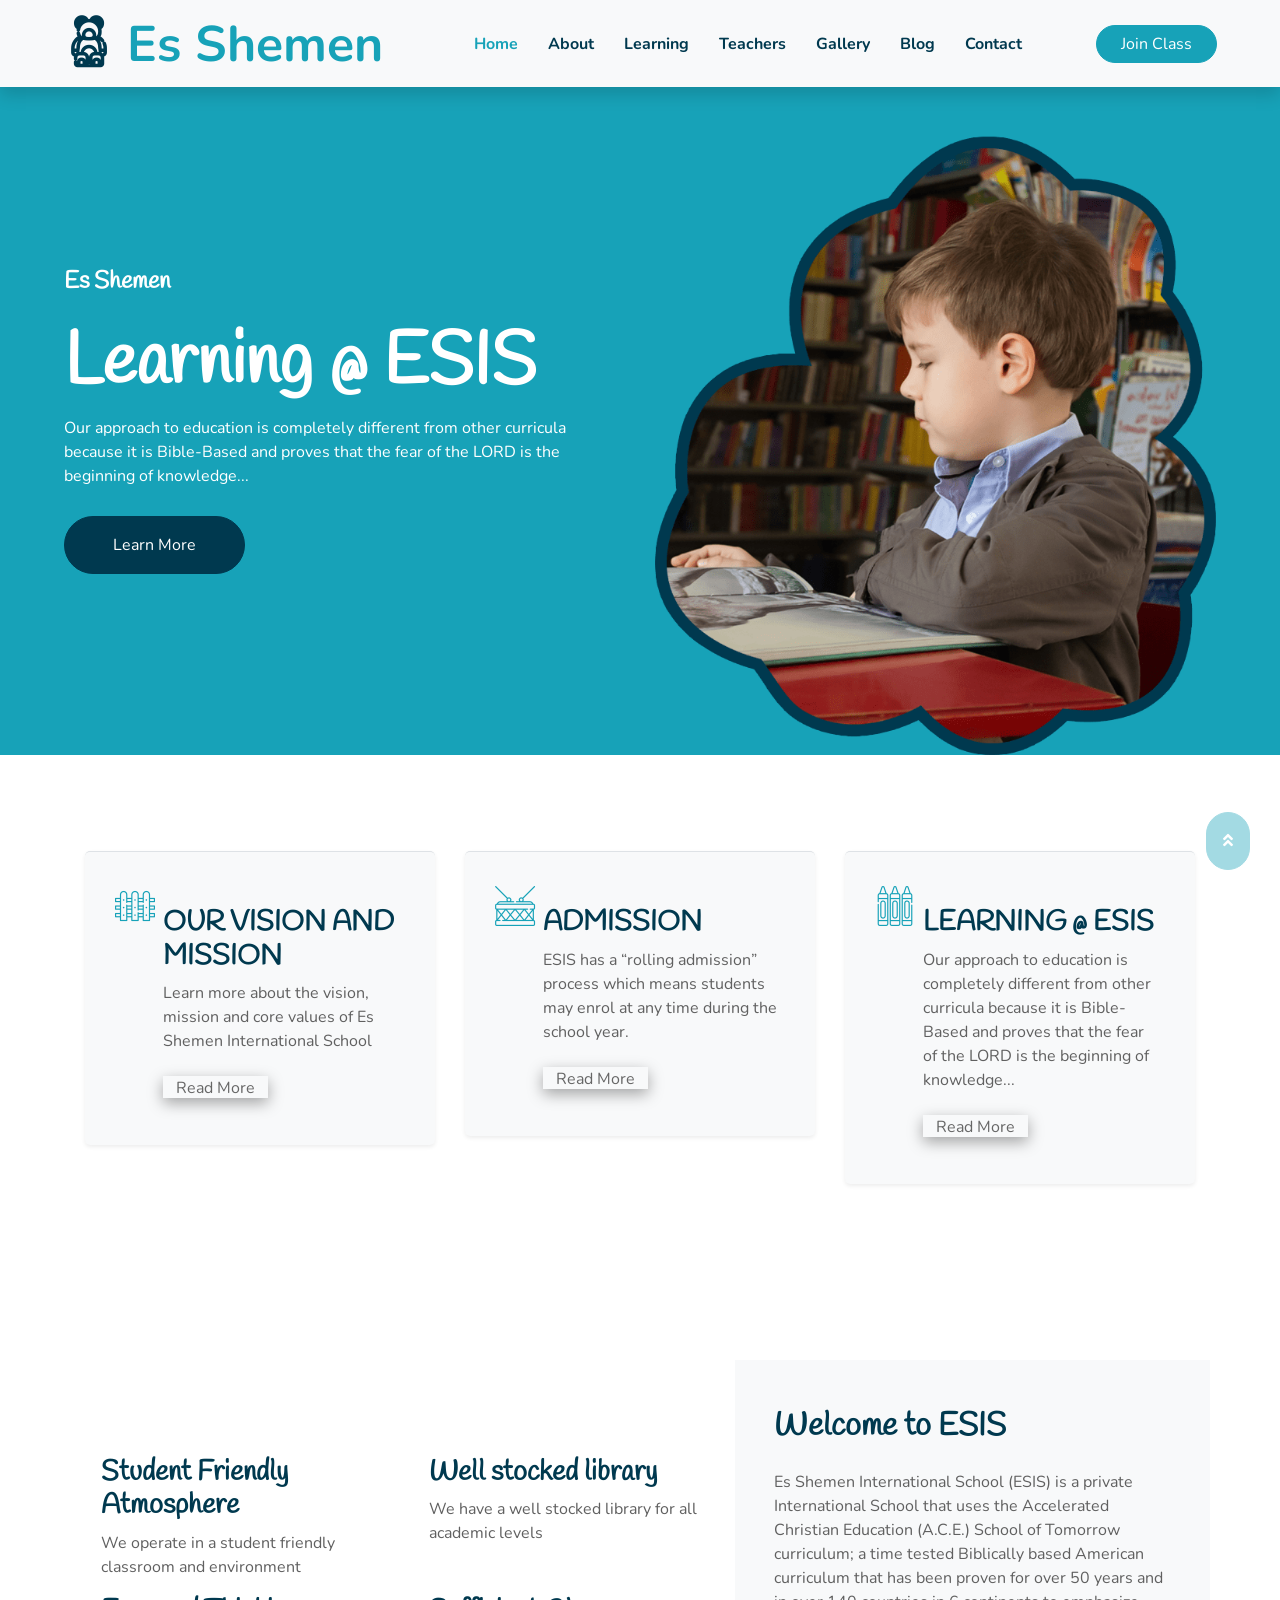
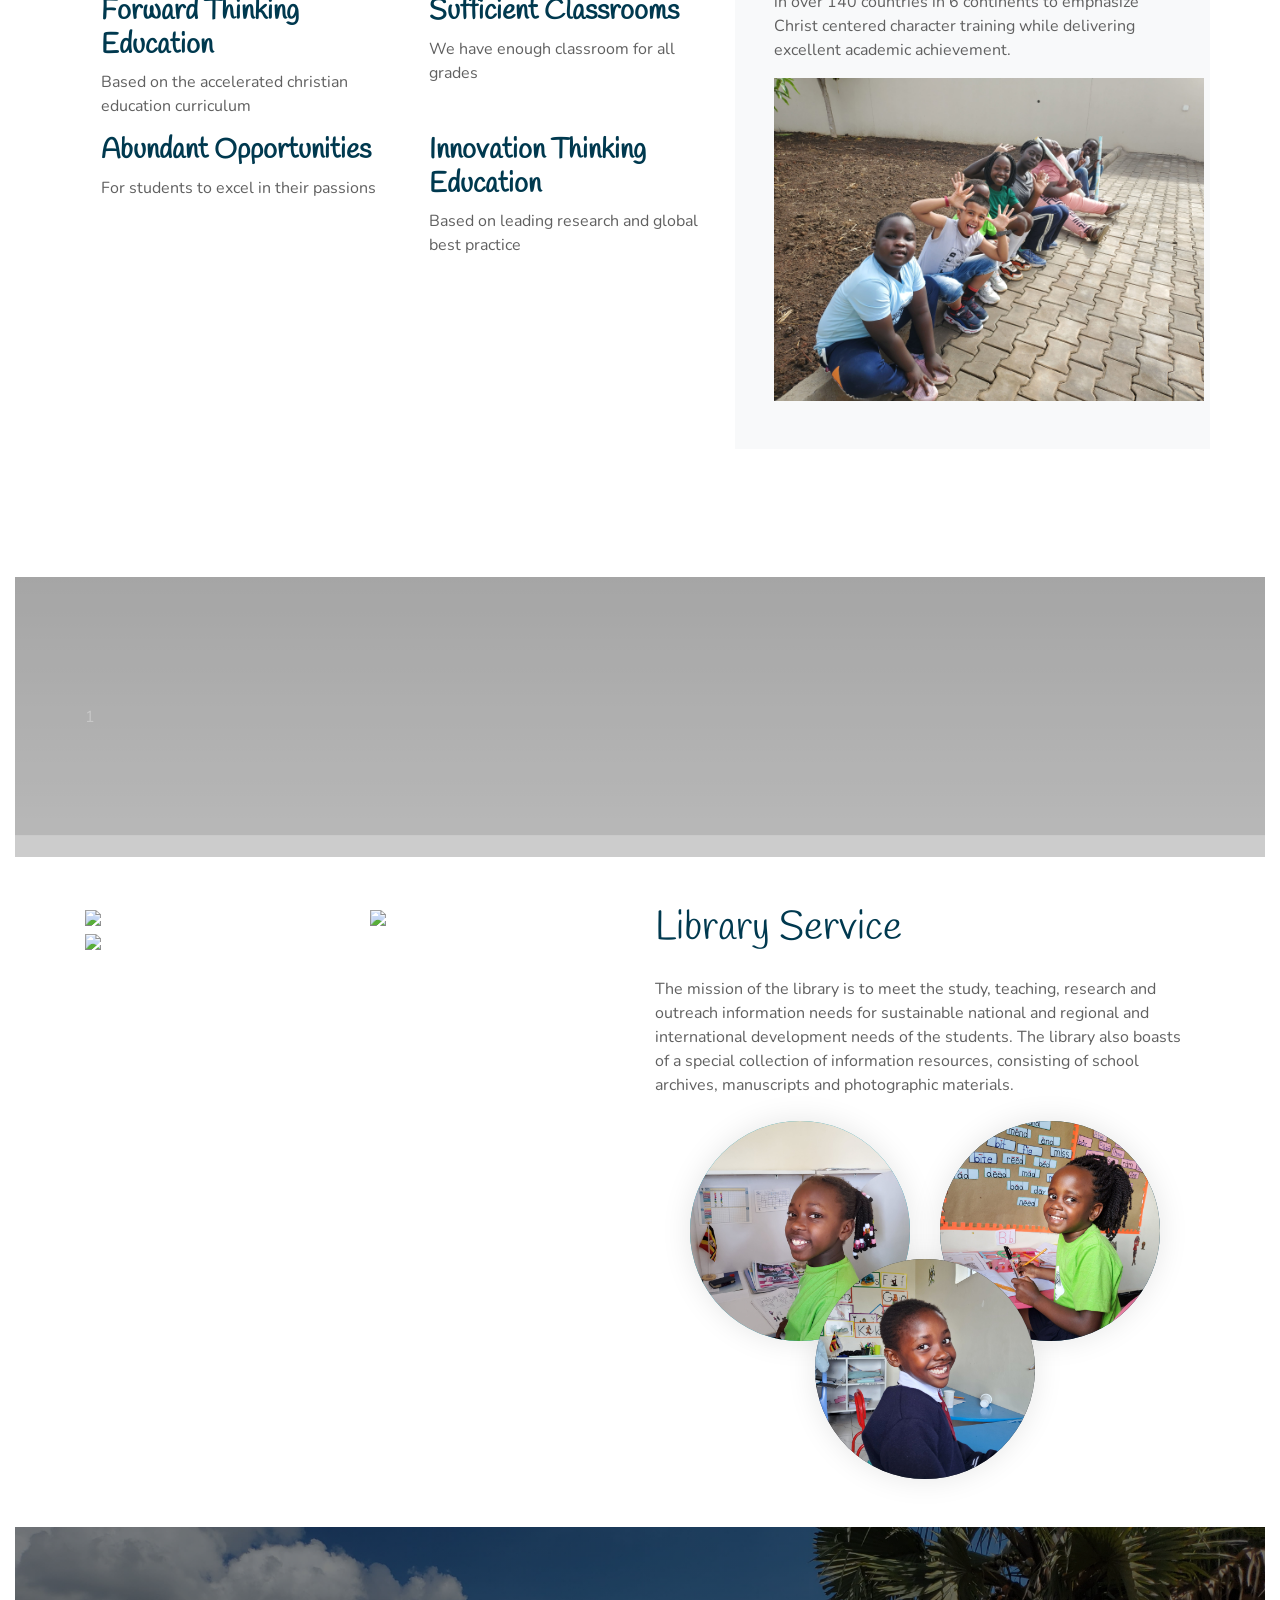
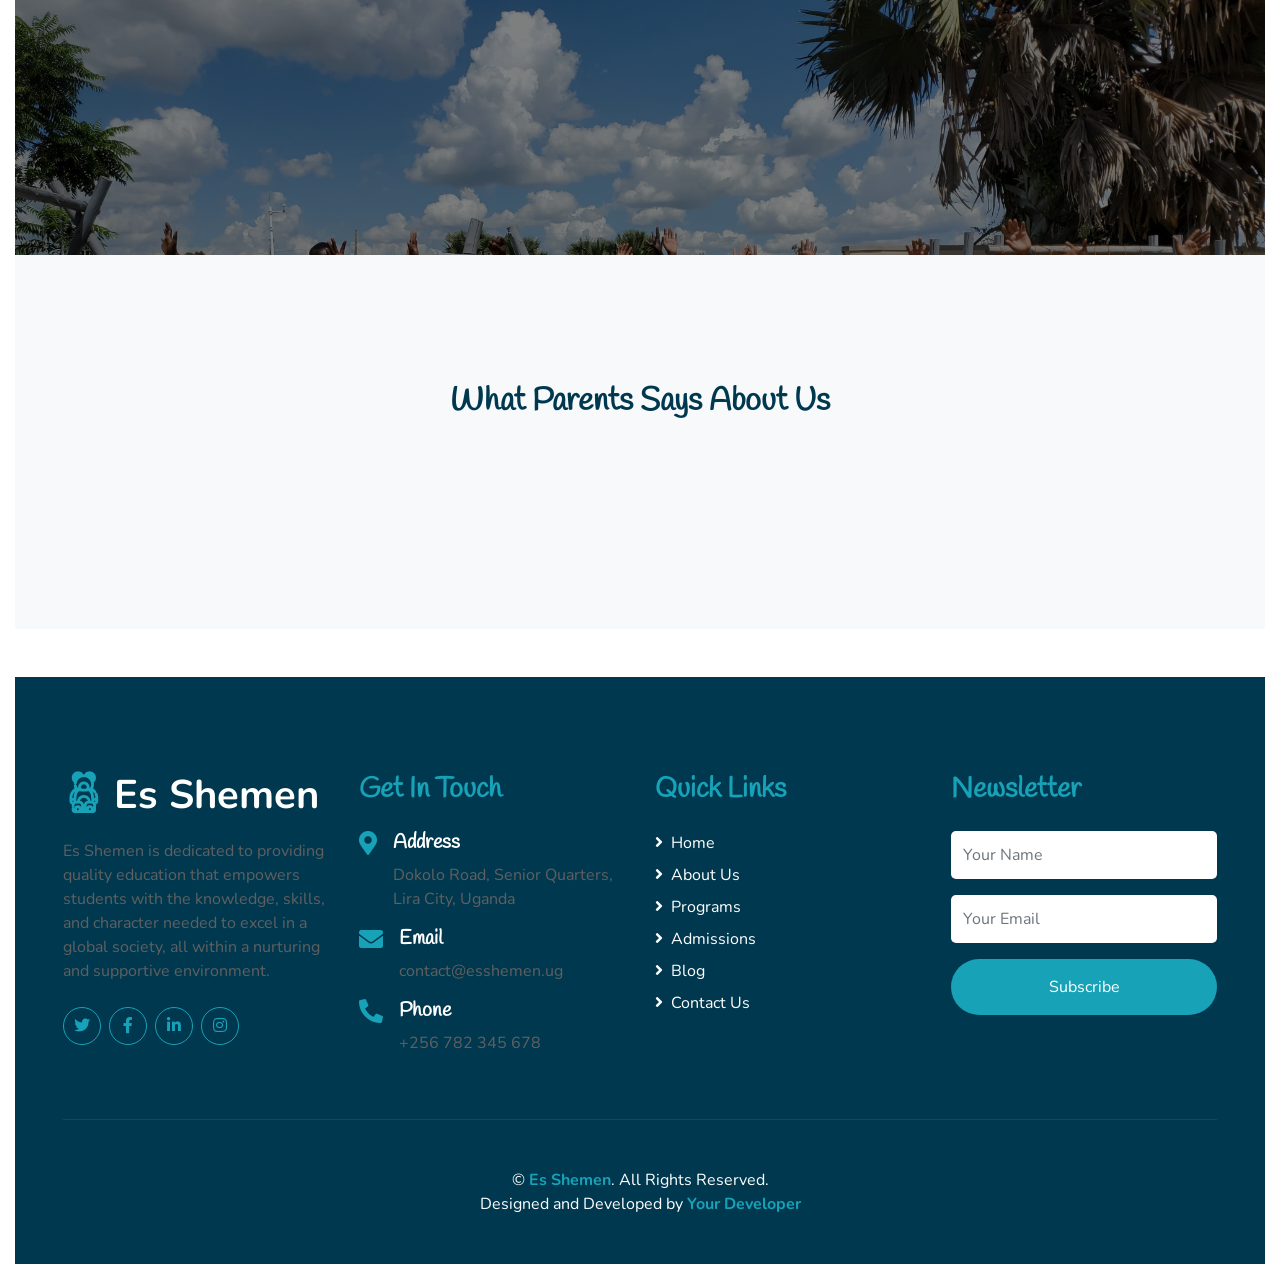
==== commit 0d119ba5: "Updated the whole website" ====
--- a/index.html
+++ b/index.html
@@ -1,929 +1,600 @@
-<!DOCTYPE html>
-<html lang="en">
-  <head>
-    <meta charset="utf-8" />
-    <title>Ed Shemen</title>
-    <meta content="width=device-width, initial-scale=1.0" name="viewport" />
-    <meta content="..." name="keywords" />
-    <meta content="..." name="description" />
-
-    <!-- Favicon -->
-    <link href="img/favicon.ico" rel="icon" />
-
-    <!-- Google Web Fonts -->
-    <link rel="preconnect" href="https://fonts.gstatic.com" />
-    <link
-      href="https://fonts.googleapis.com/css2?family=Handlee&family=Nunito&display=swap"
-      rel="stylesheet"
-    />
-
-    <!-- Font Awesome -->
-    <link
-      href="https://cdnjs.cloudflare.com/ajax/libs/font-awesome/5.10.0/css/all.min.css"
-      rel="stylesheet"
-    />
-
-    <!-- Flaticon Font -->
-    <link href="lib/flaticon/font/flaticon.css" rel="stylesheet" />
-
-    <!-- Libraries Stylesheet -->
-    <link href="lib/owlcarousel/assets/owl.carousel.min.css" rel="stylesheet" />
-    <link href="lib/lightbox/css/lightbox.min.css" rel="stylesheet" />
-
-    <!-- Customized Bootstrap Stylesheet -->
-    <link href="css/style.css" rel="stylesheet" />
-  </head>
-
-  <body>
-    <!-- Navbar Start -->
-    <div class="container-fluid bg-light position-relative shadow">
-      <nav
-        class="navbar navbar-expand-lg bg-light navbar-light py-3 py-lg-0 px-0 px-lg-5"
-      >
-        <a
-          href=""
-          class="navbar-brand font-weight-bold text-secondary"
-          style="font-size: 50px"
-        >
-          <i class="flaticon-043-teddy-bear"></i>
-          <span class="text-primary">Es Shemen</span>
-        </a>
-        <button
-          type="button"
-          class="navbar-toggler"
-          data-toggle="collapse"
-          data-target="#navbarCollapse"
-        >
-          <span class="navbar-toggler-icon"></span>
-        </button>
-        <div
-          class="collapse navbar-collapse justify-content-between"
-          id="navbarCollapse"
-        >
-          <div class="navbar-nav font-weight-bold mx-auto py-0">
-            <a href="index.html" class="nav-item nav-link active">Home</a>
-            <a href="about.html" class="nav-item nav-link">About</a>
-            <a href="class.html" class="nav-item nav-link">Learning</a>
-            <a href="team.html" class="nav-item nav-link">Teachers</a>
-            <a href="gallery.html" class="nav-item nav-link">Gallery</a>
-            <a href="blog.html" class="nav-item nav-link">Blog</a>
-           
-            <a href="contact.html" class="nav-item nav-link">Contact</a>
-          </div>
-          <a href="" class="btn btn-primary px-4">Join Class</a>
-        </div>
-      </nav>
-    </div>
-    <!-- Navbar End -->
-
-    <!-- Header Start -->
-    <div class="container-fluid bg-primary px-0 px-md-5 mb-5">
-      <div class="row align-items-center px-3">
-        <div class="col-lg-6 text-center text-lg-left">
-          <h4 class="text-white mb-4 mt-5 mt-lg-0">Es Shemen</h4>
-          <h1 class="display-3 font-weight-bold text-white">
-            Learning @ ESIS
-          </h1>
-          <p class="text-white mb-4">
-            Our approach to education is completely different from other curricula because it is Bible-Based and proves that the fear of the LORD is the beginning of knowledge...
-          </p>
-          <a href="" class="btn btn-secondary mt-1 py-3 px-5">Learn More</a>
-        </div>
-        <div class="col-lg-6 text-center text-lg-right">
-          <img class="img-fluid mt-5" src="img/header.png" alt="" />
-        </div>
-      </div>
-    </div>
-    <!-- Header End -->
-
-    <!-- Facilities Start -->
-    <div class="container-fluid pt-5">
-      <div class="container pb-3">
-        <div class="row">
-          <div class="col-lg-4 col-md-6 pb-1">
-            <div
-              class="d-flex bg-light shadow-sm border-top rounded mb-4"
-              style="padding: 30px"
-            >
-              <i
-                class="flaticon-050-fence h1 font-weight-normal text-primary mb-3"
-              ></i>
-              <div class="pl-4">
-                <h4>Friendly Atmosphere</h4>
-                <p class="m-0">
-                  The classrooms and overall environment are designed to be welcoming, supportive, and conducive to learning, ensuring that students feel comfortable and motivated.
-                </p>
-              </div>
-            </div>
-          </div>
-          <div class="col-lg-4 col-md-6 pb-1">
-            <div
-              class="d-flex bg-light shadow-sm border-top rounded mb-4"
-              style="padding: 30px"
-            >
-              <i
-                class="flaticon-022-drum h1 font-weight-normal text-primary mb-3"
-              ></i>
-              <div class="pl-4">
-                <h4>
-                  Stocked Library
-                </h4>
-                <p class="m-0">
-                  The library is fully equipped with a wide variety of academic resources, books, and materials, catering to students of all levels and fields of study.
-
-
-                </p>
-              </div>
-            </div>
-          </div>
-          <div class="col-lg-4 col-md-6 pb-1">
-            <div
-              class="d-flex bg-light shadow-sm border-top rounded mb-4"
-              style="padding: 30px"
-            >
-              <i
-                class="flaticon-030-crayons h1 font-weight-normal text-primary mb-3"
-              ></i>
-              <div class="pl-4">
-                <h4>Innovative Curriculum</h4>
-                <p class="m-0">
-                  The curriculum is built on the Accelerated Christian Education (ACE) system, which focuses on personalized, self-paced learning with an emphasis on Christian values.
-
-
-                </p>
-              </div>
-            </div>
-          </div>
-          <div class="col-lg-4 col-md-6 pb-1">
-            <div
-              class="d-flex bg-light shadow-sm border-top rounded mb-4"
-              style="padding: 30px"
-            >
-              <i
-                class="flaticon-017-toy-car h1 font-weight-normal text-primary mb-3"
-              ></i>
-              <div class="pl-4">
-                <h4>Ample Classrooms
-                </h4>
-                <p class="m-0">
-                  There are plenty of classrooms available for each grade level, ensuring that every student has a spacious and focused environment for learning and growth.
-                </p>
-              </div>
-            </div>
-          </div>
-          <div class="col-lg-4 col-md-6 pb-1">
-            <div
-              class="d-flex bg-light shadow-sm border-top rounded mb-4"
-              style="padding: 30px"
-            >
-              <i
-                class="flaticon-025-sandwich h1 font-weight-normal text-primary mb-3"
-              ></i>
-              <div class="pl-4">
-                <h4>Student Opportunities</h4>
-                <p class="m-0">
-                  Students are provided with numerous chances to discover and nurture their unique talents and interests, whether in academics, sports, arts, or other areas of passion.
-                </p>
-              </div>
-            </div>
-          </div>
-          <div class="col-lg-4 col-md-6 pb-1">
-            <div
-              class="d-flex bg-light shadow-sm border-top rounded mb-4"
-              style="padding: 30px"
-            >
-              <i
-                class="flaticon-047-backpack h1 font-weight-normal text-primary mb-3"
-              ></i>
-              <div class="pl-4">
-                <h4>Modern Education</h4>
-                <p class="m-0">
-                  The educational approach is grounded in the latest research and global best practices, ensuring that students receive a cutting-edge, modern, and effective learning
-                </p>
-              </div>
-            </div>
-          </div>
-        </div>
-      </div>
-    </div>
-    <!-- Facilities Start -->
-
-    <!-- About Start -->
-    <div class="container-fluid py-5">
-      <div class="container">
-        <div class="row align-items-center">
-          <div class="col-lg-5">
-            <img
-              class="img-fluid rounded mb-5 mb-lg-0"
-              src="img/images/1.jpg"
-              alt="School Environment"
-            />
-          </div>
-          <div class="col-lg-7">
-            <p class="section-title pr-5">
-              <span class="pr-2">Learn About Us</span>
-            </p>
-            <h1 class="mb-4">Empowering Young Minds for a Brighter Future</h1>
-            <p>
-              Our school is dedicated to providing a nurturing and stimulating learning environment where children can explore their potential and excel academically, socially, and emotionally. We combine modern teaching techniques with a focus on holistic development to prepare students for a successful future.
-            </p>
-            <div class="row pt-2 pb-4">
-              <div class="col-6 col-md-4">
-                <img
-                  class="img-fluid rounded"
-                  src="img/images/1.jpg"
-                  alt="Classroom Activities"
-                />
-              </div>
-              <div class="col-6 col-md-8">
-                <ul class="list-inline m-0">
-                  <li class="py-2 border-top border-bottom">
-                    <i class="fa fa-check text-primary mr-3"></i>
-                    State-of-the-art facilities and resources
-                  </li>
-                  <li class="py-2 border-bottom">
-                    <i class="fa fa-check text-primary mr-3"></i>
-                    Highly qualified and passionate teachers
-                  </li>
-                  <li class="py-2 border-bottom">
-                    <i class="fa fa-check text-primary mr-3"></i>
-                    Focus on creativity, critical thinking, and innovation
-                  </li>
-                </ul>
-              </div>
-            </div>
-            <a href="about.html" class="btn btn-primary mt-2 py-2 px-4">Learn More</a>
-          </div>
-        </div>
-      </div>
-    </div>
-    <!-- About End -->
-    
-
-    <!-- Class Start -->
-<div class="container-fluid pt-5">
-  <div class="container">
-    <div class="text-center pb-2">
-      <p class="section-title px-5">
-        <span class="px-2">Popular Classes</span>
-      </p>
-      <h1 class="mb-4">Engaging Learning Experiences for Your Kids</h1>
-    </div>
-    <div class="row">
-      <div class="col-lg-4 mb-5">
-        <div class="card border-0 bg-light shadow-sm pb-2">
-          <img class="card-img-top mb-2" src="img/images/10.jpg" alt="Drawing Class" />
-          <div class="card-body text-center">
-            <h4 class="card-title">Creative Arts & Drawing</h4>
-            <p class="card-text">
-              Ignite your child’s imagination through vibrant colors, fun drawing techniques, and hands-on projects designed to develop artistic expression.
-            </p>
-          </div>
-          <div class="card-footer bg-transparent py-4 px-5">
-            <div class="row border-bottom">
-              <div class="col-6 py-1 text-right border-right">
-                <strong>Age Group</strong>
-              </div>
-              <div class="col-6 py-1">4 - 8 Years</div>
-            </div>
-            <div class="row border-bottom">
-              <div class="col-6 py-1 text-right border-right">
-                <strong>Total Seats</strong>
-              </div>
-              <div class="col-6 py-1">25 Seats</div>
-            </div>
-            <div class="row border-bottom">
-              <div class="col-6 py-1 text-right border-right">
-                <strong>Class Time</strong>
-              </div>
-              <div class="col-6 py-1">09:00 - 11:00 AM</div>
-            </div>
-            <div class="row">
-              <div class="col-6 py-1 text-right border-right">
-                <strong>Tuition Fee</strong>
-              </div>
-              <div class="col-6 py-1">$300 / Month</div>
-            </div>
-          </div>
-          <a href="#" class="btn btn-primary px-4 mx-auto mb-4">Join Now</a>
-        </div>
-      </div>
-      <div class="col-lg-4 mb-5">
-        <div class="card border-0 bg-light shadow-sm pb-2">
-          <img class="card-img-top mb-2" src="img/images/10.jpg" alt="Language Learning" />
-          <div class="card-body text-center">
-            <h4 class="card-title">Language Mastery</h4>
-            <p class="card-text">
-              Empower your child with the ability to communicate confidently in new languages, building a foundation for global opportunities.
-            </p>
-          </div>
-          <div class="card-footer bg-transparent py-4 px-5">
-            <div class="row border-bottom">
-              <div class="col-6 py-1 text-right border-right">
-                <strong>Age Group</strong>
-              </div>
-              <div class="col-6 py-1">6 - 10 Years</div>
-            </div>
-            <div class="row border-bottom">
-              <div class="col-6 py-1 text-right border-right">
-                <strong>Total Seats</strong>
-              </div>
-              <div class="col-6 py-1">20 Seats</div>
-            </div>
-            <div class="row border-bottom">
-              <div class="col-6 py-1 text-right border-right">
-                <strong>Class Time</strong>
-              </div>
-              <div class="col-6 py-1">10:30 - 12:30 PM</div>
-            </div>
-            <div class="row">
-              <div class="col-6 py-1 text-right border-right">
-                <strong>Tuition Fee</strong>
-              </div>
-              <div class="col-6 py-1">$350 / Month</div>
-            </div>
-          </div>
-          <a href="#" class="btn btn-primary px-4 mx-auto mb-4">Join Now</a>
-        </div>
-      </div>
-      <div class="col-lg-4 mb-5">
-        <div class="card border-0 bg-light shadow-sm pb-2">
-          <img class="card-img-top mb-2" src="img/images/10.jpg" alt="Basic Science" />
-          <div class="card-body text-center">
-            <h4 class="card-title">Discovering Science</h4>
-            <p class="card-text">
-              Unlock your child’s curiosity with interactive experiments, practical lessons, and fun activities that make science exciting.
-            </p>
-          </div>
-          <div class="card-footer bg-transparent py-4 px-5">
-            <div class="row border-bottom">
-              <div class="col-6 py-1 text-right border-right">
-                <strong>Age Group</strong>
-              </div>
-              <div class="col-6 py-1">5 - 9 Years</div>
-            </div>
-            <div class="row border-bottom">
-              <div class="col-6 py-1 text-right border-right">
-                <strong>Total Seats</strong>
-              </div>
-              <div class="col-6 py-1">30 Seats</div>
-            </div>
-            <div class="row border-bottom">
-              <div class="col-6 py-1 text-right border-right">
-                <strong>Class Time</strong>
-              </div>
-              <div class="col-6 py-1">01:00 - 03:00 PM</div>
-            </div>
-            <div class="row">
-              <div class="col-6 py-1 text-right border-right">
-                <strong>Tuition Fee</strong>
-              </div>
-              <div class="col-6 py-1">$320 / Month</div>
-            </div>
-          </div>
-          <a href="#" class="btn btn-primary px-4 mx-auto mb-4">Join Now</a>
-        </div>
-      </div>
-    </div>
-  </div>
-</div>
-<!-- Class End -->
-
-<!-- Registration Start -->
-<div class="container-fluid py-5">
-  <div class="container">
-    <div class="row align-items-center">
-      <div class="col-lg-7 mb-5 mb-lg-0">
-        <p class="section-title pr-5">
-          <span class="pr-2">Reserve Your Spot</span>
-        </p>
-        <h1 class="mb-4">Enroll Your Child Today</h1>
-        <p>
-          Secure a place for your child in a nurturing and dynamic learning environment. At our institution, we prioritize holistic development, academic excellence, and character building, providing the tools they need to thrive.
-        </p>
-        <ul class="list-inline m-0">
-          <li class="py-2">
-            <i class="fa fa-check text-success mr-3"></i>Personalized, Bible-based education
-          </li>
-          <li class="py-2">
-            <i class="fa fa-check text-success mr-3"></i>Modern facilities and supportive staff
-          </li>
-          <li class="py-2">
-            <i class="fa fa-check text-success mr-3"></i>Focus on creativity, critical thinking, and values
-          </li>
-        </ul>
-        <a href="#" class="btn btn-primary mt-4 py-2 px-4">Learn More</a>
-      </div>
-      <div class="col-lg-5">
-        <div class="card border-0">
-          <div class="card-header bg-secondary text-center p-4">
-            <h1 class="text-white m-0">Reserve a Seat</h1>
-          </div>
-          <div class="card-body rounded-bottom bg-primary p-5">
-            <form>
-              <div class="form-group">
-                <input
-                  type="text"
-                  class="form-control border-0 p-4"
-                  placeholder="Your Full Name"
-                  required="required"
-                />
-              </div>
-              <div class="form-group">
-                <input
-                  type="email"
-                  class="form-control border-0 p-4"
-                  placeholder="Your Email Address"
-                  required="required"
-                />
-              </div>
-              <div class="form-group">
-                <select
-                  class="custom-select border-0 px-4"
-                  style="height: 47px"
-                  required="required"
-                >
-                  <option selected>Select a Class</option>
-                  <option value="1">Creative Arts & Drawing</option>
-                  <option value="2">Language Mastery</option>
-                  <option value="3">Discovering Science</option>
-                </select>
-              </div>
-              <div>
-                <button
-                  class="btn btn-secondary btn-block border-0 py-3"
-                  type="submit"
-                >
-                  Reserve Now
-                </button>
-              </div>
-            </form>
-          </div>
-        </div>
-      </div>
-    </div>
-  </div>
-</div>
-<!-- Registration End -->
-
-   
-  <!-- Team Start -->
-  <div class="container-fluid pt-5">
-    <div class="container">
-      <div class="text-center pb-2">
-        <p class="section-title px-5">
-          <span class="px-2">Our Teachers</span>
-        </p>
-        <h1 class="mb-4">Meet Uganda's Best Primary Teachers</h1>
-      </div>
-      <div class="row">
-        <div class="col-md-6 col-lg-3 text-center team mb-5">
-          <div
-            class="position-relative overflow-hidden mb-4"
-            style="border-radius: 100%"
-          >
-            <img class="img-fluid w-100" src="img/images/team2.jpg" alt="Teacher 1" />
-            <div
-              class="team-social d-flex align-items-center justify-content-center w-100 h-100 position-absolute"
-            >
-              <a
-                class="btn btn-outline-light text-center mr-2 px-0"
-                style="width: 38px; height: 38px"
-                href="#"
-                ><i class="fab fa-twitter"></i
-              ></a>
-              <a
-                class="btn btn-outline-light text-center mr-2 px-0"
-                style="width: 38px; height: 38px"
-                href="#"
-                ><i class="fab fa-facebook-f"></i
-              ></a>
-              <a
-                class="btn btn-outline-light text-center px-0"
-                style="width: 38px; height: 38px"
-                href="#"
-                ><i class="fab fa-linkedin-in"></i
-              ></a>
-            </div>
-          </div>
-          <h4>James Okello</h4>
-          <i>Mathematics Teacher</i>
-        </div>
-        <div class="col-md-6 col-lg-3 text-center team mb-5">
-          <div
-            class="position-relative overflow-hidden mb-4"
-            style="border-radius: 100%"
-          >
-            <img class="img-fluid w-100" src="img/images/team2.jpg" alt="Teacher 2" />
-            <div
-              class="team-social d-flex align-items-center justify-content-center w-100 h-100 position-absolute"
-            >
-              <a
-                class="btn btn-outline-light text-center mr-2 px-0"
-                style="width: 38px; height: 38px"
-                href="#"
-                ><i class="fab fa-twitter"></i
-              ></a>
-              <a
-                class="btn btn-outline-light text-center mr-2 px-0"
-                style="width: 38px; height: 38px"
-                href="#"
-                ><i class="fab fa-facebook-f"></i
-              ></a>
-              <a
-                class="btn btn-outline-light text-center px-0"
-                style="width: 38px; height: 38px"
-                href="#"
-                ><i class="fab fa-linkedin-in"></i
-              ></a>
-            </div>
-          </div>
-          <h4>Sarah Nabwami</h4>
-          <i>English Teacher</i>
-        </div>
-        <div class="col-md-6 col-lg-3 text-center team mb-5">
-          <div
-            class="position-relative overflow-hidden mb-4"
-            style="border-radius: 100%"
-          >
-            <img class="img-fluid w-100" src="img/images/team2.jpg" alt="Teacher 3" />
-            <div
-              class="team-social d-flex align-items-center justify-content-center w-100 h-100 position-absolute"
-            >
-              <a
-                class="btn btn-outline-light text-center mr-2 px-0"
-                style="width: 38px; height: 38px"
-                href="#"
-                ><i class="fab fa-twitter"></i
-              ></a>
-              <a
-                class="btn btn-outline-light text-center mr-2 px-0"
-                style="width: 38px; height: 38px"
-                href="#"
-                ><i class="fab fa-facebook-f"></i
-              ></a>
-              <a
-                class="btn btn-outline-light text-center px-0"
-                style="width: 38px; height: 38px"
-                href="#"
-                ><i class="fab fa-linkedin-in"></i
-              ></a>
-            </div>
-          </div>
-          <h4>David Kintu</h4>
-          <i>Science Teacher</i>
-        </div>
-        <div class="col-md-6 col-lg-3 text-center team mb-5">
-          <div
-            class="position-relative overflow-hidden mb-4"
-            style="border-radius: 100%"
-          >
-            <img class="img-fluid w-100" src="img/images/team2.jpg" alt="Teacher 4" />
-            <div
-              class="team-social d-flex align-items-center justify-content-center w-100 h-100 position-absolute"
-            >
-              <a
-                class="btn btn-outline-light text-center mr-2 px-0"
-                style="width: 38px; height: 38px"
-                href="#"
-                ><i class="fab fa-twitter"></i
-              ></a>
-              <a
-                class="btn btn-outline-light text-center mr-2 px-0"
-                style="width: 38px; height: 38px"
-                href="#"
-                ><i class="fab fa-facebook-f"></i
-              ></a>
-              <a
-                class="btn btn-outline-light text-center px-0"
-                style="width: 38px; height: 38px"
-                href="#"
-                ><i class="fab fa-linkedin-in"></i
-              ></a>
-            </div>
-          </div>
-          <h4>Grace Atuhaire</h4>
-          <i>Creative Arts Teacher</i>
-        </div>
-      </div>
-    </div>
-  </div>
-  <!-- Team End -->
-
-
-    
-    <!-- Testimonial Start -->
-      <div class="container-fluid py-5">
-        <div class="container p-0">
-          <div class="text-center pb-2">
-            <p class="section-title px-5">
-              <span class="px-2">Testimonial</span>
-            </p>
-            <h1 class="mb-4">What Parents Say!</h1>
-          </div>
-          <div class="owl-carousel testimonial-carousel">
-            <div class="testimonial-item px-3">
-              <div class="bg-light shadow-sm rounded mb-4 p-4">
-                <h3 class="fas fa-quote-left text-primary mr-3"></h3>
-                "The teachers here are fantastic! My daughter’s math skills have improved tremendously. The environment is welcoming, and I always feel confident she’s in good hands."
-              </div>
-              <div class="d-flex align-items-center">
-                <img
-                  class="rounded-circle"
-                  src="img/images/add4.JPG"
-                  style="width: 70px; height: 70px"
-                  alt="Parent Image"
-                />
-                <div class="pl-3">
-                  <h5>Grace N.</h5>
-                  <i>Businesswoman</i>
-                </div>
-              </div>
-            </div>
-            <div class="testimonial-item px-3">
-              <div class="bg-light shadow-sm rounded mb-4 p-4">
-                <h3 class="fas fa-quote-left text-primary mr-3"></h3>
-                "This school provides not just education but also values. My son has developed discipline and creativity thanks to the amazing art classes."
-              </div>
-              <div class="d-flex align-items-center">
-                <img
-                  class="rounded-circle"
-                  src="img/images/add4.JPG"
-                  style="width: 70px; height: 70px"
-                  alt="Parent Image"
-                />
-                <div class="pl-3">
-                  <h5>David K.</h5>
-                  <i>Architect</i>
-                </div>
-              </div>
-            </div>
-            <div class="testimonial-item px-3">
-              <div class="bg-light shadow-sm rounded mb-4 p-4">
-                <h3 class="fas fa-quote-left text-primary mr-3"></h3>
-                "I’m impressed by how dedicated the teachers are. They take time to ensure every child understands the lessons. My child loves going to school now!"
-              </div>
-              <div class="d-flex align-items-center">
-                <img
-                  class="rounded-circle"
-                  src="img/images/add4.JPG"
-                  style="width: 70px; height: 70px"
-                  alt="Parent Image"
-                />
-                <div class="pl-3">
-                  <h5>Florence A.</h5>
-                  <i>Banker</i>
-                </div>
-              </div>
-            </div>
-            <div class="testimonial-item px-3">
-              <div class="bg-light shadow-sm rounded mb-4 p-4">
-                <h3 class="fas fa-quote-left text-primary mr-3"></h3>
-                "The facilities and programs offered are top-notch. My kids are always excited about the extracurricular activities, and their grades have improved too."
-              </div>
-              <div class="d-flex align-items-center">
-                <img
-                  class="rounded-circle"
-                  src="img/images/add4.JPG"
-                  style="width: 70px; height: 70px"
-                  alt="Parent Image"
-                />
-                <div class="pl-3">
-                  <h5>Michael O.</h5>
-                  <i>Engineer</i>
-                </div>
-              </div>
-            </div>
-          </div>
-        </div>
-      </div>
-    <!-- Testimonial End -->
-
-
-    <!-- Blog Start --> 
-  <div class="container-fluid pt-5">
-    <div class="container">
-      <div class="text-center pb-2">
-        <p class="section-title px-5">
-          <span class="px-2">Latest Blog</span>
-        </p>
-        <h1 class="mb-4">Latest Articles From Blog</h1>
-      </div>
-      <div class="row pb-3">
-        <div class="col-lg-4 mb-4">
-          <div class="card border-0 shadow-sm mb-2">
-            <img class="card-img-top mb-2" src="img/images/7.jpg" alt="" />
-            <div class="card-body bg-light text-center p-4">
-              <h4 class="">Empowering Young Minds in Northern Uganda</h4>
-              <div class="d-flex justify-content-center mb-3">
-                <small class="mr-3"><i class="fa fa-user text-primary"></i> Admin</small>
-                <small class="mr-3"><i class="fa fa-folder text-primary"></i> Education</small>
-                <small class="mr-3"><i class="fa fa-comments text-primary"></i> 20</small>
-              </div>
-              <p>
-                Discover how an international school in Northern Uganda is transforming education, blending global curricula with local cultural values to create a unique learning environment...
-              </p>
-              <a href="" class="btn btn-primary px-4 mx-auto my-2">Read More</a>
-            </div>
-          </div>
-        </div>
-        <div class="col-lg-4 mb-4">
-          <div class="card border-0 shadow-sm mb-2">
-            <img class="card-img-top mb-2" src="img/images/7.jpg" alt="" />
-            <div class="card-body bg-light text-center p-4">
-              <h4 class="">STEM Education Shaping the Future</h4>
-              <div class="d-flex justify-content-center mb-3">
-                <small class="mr-3"><i class="fa fa-user text-primary"></i> Admin</small>
-                <small class="mr-3"><i class="fa fa-folder text-primary"></i> Innovation</small>
-                <small class="mr-3"><i class="fa fa-comments text-primary"></i> 18</small>
-              </div>
-              <p>
-                Read how students in Northern Uganda are excelling in science, technology, engineering, and mathematics (STEM) through innovative programs designed to bridge the global digital divide...
-              </p>
-              <a href="" class="btn btn-primary px-4 mx-auto my-2">Read More</a>
-            </div>
-          </div>
-        </div>
-        <div class="col-lg-4 mb-4">
-          <div class="card border-0 shadow-sm mb-2">
-            <img class="card-img-top mb-2" src="img/images/7.jpg" alt="" />
-            <div class="card-body bg-light text-center p-4">
-              <h4 class="">Cultural Diversity in Education</h4>
-              <div class="d-flex justify-content-center mb-3">
-                <small class="mr-3"><i class="fa fa-user text-primary"></i> Admin</small>
-                <small class="mr-3"><i class="fa fa-folder text-primary"></i> Community</small>
-                <small class="mr-3"><i class="fa fa-comments text-primary"></i> 12</small>
-              </div>
-              <p>
-                Learn how an international school in Uganda is fostering a spirit of unity and inclusivity by celebrating cultural diversity in its classrooms and beyond...
-              </p>
-              <a href="" class="btn btn-primary px-4 mx-auto my-2">Read More</a>
-            </div>
-          </div>
-        </div>
-      </div>
-    </div>
-  </div>
-  <!-- Blog End -->
-
-
-  <!-- Footer Start -->
-<div class="container-fluid bg-secondary text-white mt-5 py-5 px-sm-3 px-md-5">
-  <div class="row pt-5">
-    <div class="col-lg-3 col-md-6 mb-5">
-      <a
-        href="#"
-        class="navbar-brand font-weight-bold text-primary m-0 mb-4 p-0"
-        style="font-size: 40px; line-height: 40px"
-      >
-        <i class="flaticon-043-teddy-bear"></i>
-        <span class="text-white">Es Shemen</span>
-      </a>
-      <p>
-        Es Shemen is dedicated to providing quality education that empowers students with the knowledge, skills, and character needed to excel in a global society, all within a nurturing and supportive environment.
-      </p>
-      <div class="d-flex justify-content-start mt-4">
-        <a
-          class="btn btn-outline-primary rounded-circle text-center mr-2 px-0"
-          style="width: 38px; height: 38px"
-          href="#"
-          ><i class="fab fa-twitter"></i
-        ></a>
-        <a
-          class="btn btn-outline-primary rounded-circle text-center mr-2 px-0"
-          style="width: 38px; height: 38px"
-          href="#"
-          ><i class="fab fa-facebook-f"></i
-        ></a>
-        <a
-          class="btn btn-outline-primary rounded-circle text-center mr-2 px-0"
-          style="width: 38px; height: 38px"
-          href="#"
-          ><i class="fab fa-linkedin-in"></i
-        ></a>
-        <a
-          class="btn btn-outline-primary rounded-circle text-center mr-2 px-0"
-          style="width: 38px; height: 38px"
-          href="#"
-          ><i class="fab fa-instagram"></i
-        ></a>
-      </div>
-    </div>
-    <div class="col-lg-3 col-md-6 mb-5">
-      <h3 class="text-primary mb-4">Get In Touch</h3>
-      <div class="d-flex">
-        <h4 class="fa fa-map-marker-alt text-primary"></h4>
-        <div class="pl-3">
-          <h5 class="text-white">Address</h5>
-          <p>Dokolo Road, Senior Quarters, Lira City, Uganda</p>
-        </div>
-      </div>
-      <div class="d-flex">
-        <h4 class="fa fa-envelope text-primary"></h4>
-        <div class="pl-3">
-          <h5 class="text-white">Email</h5>
-          <p>contact@esshemen.ug</p>
-        </div>
-      </div>
-      <div class="d-flex">
-        <h4 class="fa fa-phone-alt text-primary"></h4>
-        <div class="pl-3">
-          <h5 class="text-white">Phone</h5>
-          <p>+256 782 345 678</p>
-        </div>
-      </div>
-    </div>
-    <div class="col-lg-3 col-md-6 mb-5">
-      <h3 class="text-primary mb-4">Quick Links</h3>
-      <div class="d-flex flex-column justify-content-start">
-        <a class="text-white mb-2" href="#"
-          ><i class="fa fa-angle-right mr-2"></i>Home</a
-        >
-        <a class="text-white mb-2" href="#"
-          ><i class="fa fa-angle-right mr-2"></i>About Us</a
-        >
-        <a class="text-white mb-2" href="#"
-          ><i class="fa fa-angle-right mr-2"></i>Programs</a
-        >
-        <a class="text-white mb-2" href="#"
-          ><i class="fa fa-angle-right mr-2"></i>Admissions</a
-        >
-        <a class="text-white mb-2" href="#"
-          ><i class="fa fa-angle-right mr-2"></i>Blog</a
-        >
-        <a class="text-white" href="#"
-          ><i class="fa fa-angle-right mr-2"></i>Contact Us</a
-        >
-      </div>
-    </div>
-    <div class="col-lg-3 col-md-6 mb-5">
-      <h3 class="text-primary mb-4">Newsletter</h3>
-      <form action="#">
-        <div class="form-group">
-          <input
-            type="text"
-            class="form-control border-0 py-4"
-            placeholder="Your Name"
-            required="required"
-          />
-        </div>
-        <div class="form-group">
-          <input
-            type="email"
-            class="form-control border-0 py-4"
-            placeholder="Your Email"
-            required="required"
-          />
-        </div>
-        <div>
-          <button
-            class="btn btn-primary btn-block border-0 py-3"
-            type="submit"
-          >
-            Subscribe
-          </button>
-        </div>
-      </form>
-    </div>
-  </div>
-  <div
-    class="container-fluid pt-5"
-    style="border-top: 1px solid rgba(23, 162, 184, 0.2) ;"
-  >
-    <p class="m-0 text-center text-white">
-      &copy;
-      <a class="text-primary font-weight-bold" href="#">Es Shemen</a>.
-      All Rights Reserved.
-      <br />
-      Designed and Developed by
-      <a class="text-primary font-weight-bold" href="https://yourdeveloperlink.com"
-        >Your Developer</a
-      >
-    </p>
-  </div>
-</div>
-<!-- Footer End -->
-
-
-
-    <!-- Back to Top -->
-    <a href="#" class="btn btn-primary p-3 back-to-top"
-      ><i class="fa fa-angle-double-up"></i
-    ></a>
-
-    <!-- JavaScript Libraries -->
-    <script src="https://code.jquery.com/jquery-3.4.1.min.js"></script>
-    <script src="https://stackpath.bootstrapcdn.com/bootstrap/4.4.1/js/bootstrap.bundle.min.js"></script>
-    <script src="lib/easing/easing.min.js"></script>
-    <script src="lib/owlcarousel/owl.carousel.min.js"></script>
-    <script src="lib/isotope/isotope.pkgd.min.js"></script>
-    <script src="lib/lightbox/js/lightbox.min.js"></script>
-
-    <!-- Contact Javascript File -->
-    <script src="mail/jqBootstrapValidation.min.js"></script>
-    <script src="mail/contact.js"></script>
-
-    <!-- Template Javascript -->
-    <script src="js/main.js"></script>
-  </body>
-</html>
+<!DOCTYPE html>
+<html lang="en">
+  <head>
+    <meta charset="utf-8" />
+    <title>Ed Shemen</title>
+    <meta content="width=device-width, initial-scale=1.0" name="viewport" />
+    <meta content="..." name="keywords" />
+    <meta content="..." name="description" />
+
+    <!-- Favicon -->
+    <link href="img/favicon.ico" rel="icon" />
+
+    <!-- Google Web Fonts -->
+    <link rel="preconnect" href="https://fonts.gstatic.com" />
+    <link
+      href="https://fonts.googleapis.com/css2?family=Handlee&family=Nunito&display=swap"
+      rel="stylesheet"
+    />
+
+    <!-- Font Awesome -->
+    <link
+      href="https://cdnjs.cloudflare.com/ajax/libs/font-awesome/5.10.0/css/all.min.css"
+      rel="stylesheet"
+    />
+
+    <!-- Flaticon Font -->
+    <link href="lib/flaticon/font/flaticon.css" rel="stylesheet" />
+
+    <!-- Libraries Stylesheet -->
+    <link href="lib/owlcarousel/assets/owl.carousel.min.css" rel="stylesheet" />
+    <link href="lib/lightbox/css/lightbox.min.css" rel="stylesheet" />
+
+    <!-- Customized Bootstrap Stylesheet -->
+    <link
+    href="https://cdn.jsdelivr.net/npm/bootstrap@5.3.0/dist/css/bootstrap.min.css"
+    rel="stylesheet"
+  />
+    <link href="css/style.css" rel="stylesheet" />
+  </head>
+
+  <body>
+    <!-- Navbar Start -->
+    <div class="container-fluid bg-light position-relative shadow">
+      <nav
+        class="navbar navbar-expand-lg bg-light navbar-light py-3 py-lg-0 px-0 px-lg-5"
+      >
+        <a
+          href=""
+          class="navbar-brand font-weight-bold text-secondary"
+          style="font-size: 50px"
+        >
+          <i class="flaticon-043-teddy-bear"></i>
+          <span class="text-primary">Es Shemen</span>
+        </a>
+        <button
+          type="button"
+          class="navbar-toggler"
+          data-toggle="collapse"
+          data-target="#navbarCollapse"
+        >
+          <span class="navbar-toggler-icon"></span>
+        </button>
+        <div
+          class="collapse navbar-collapse justify-content-between"
+          id="navbarCollapse"
+        >
+          <div class="navbar-nav font-weight-bold mx-auto py-0">
+            <a href="index.html" class="nav-item nav-link active">Home</a>
+            <a href="about.html" class="nav-item nav-link">About</a>
+            <a href="class.html" class="nav-item nav-link">Learning</a>
+            <a href="team.html" class="nav-item nav-link">Teachers</a>
+            <a href="gallery.html" class="nav-item nav-link">Gallery</a>
+            <a href="blog.html" class="nav-item nav-link">Blog</a>
+           
+            <a href="contact.html" class="nav-item nav-link">Contact</a>
+          </div>
+          <a href="" class="btn btn-primary px-4">Join Class</a>
+        </div>
+      </nav>
+    </div>
+    <!-- Navbar End -->
+
+    <!-- Header Start -->
+    <div class="container-fluid bg-primary px-0 px-md-5 mb-5">
+      <div class="row align-items-center px-3">
+        <div class="col-lg-6 text-center text-lg-left">
+          <h4 class="text-white mb-4 mt-5 mt-lg-0">Es Shemen</h4>
+          <h1 class="display-3 font-weight-bold text-white">
+            Learning @ ESIS
+          </h1>
+          <p class="text-white mb-4">
+            Our approach to education is completely different from other curricula because it is Bible-Based and proves that the fear of the LORD is the beginning of knowledge...
+          </p>
+          <a href="" class="btn btn-secondary mt-1 py-3 px-5">Learn More</a>
+        </div>
+        <div class="col-lg-6 text-center text-lg-right">
+          <img class="img-fluid mt-5" src="img/header.png" alt="" />
+        </div>
+      </div>
+    </div>
+    <!-- Header End -->
+
+    <!-- Facilities Start -->
+    <div class="container-fluid pt-5">
+      <div class="container pb-3">
+        <div class="row">
+          <div class="col-lg-4 col-md-6 pb-1">
+            <div
+              class="d-flex bg-light shadow-sm border-top rounded mb-4"
+              style="padding: 30px"
+            >
+              <i
+                class="flaticon-050-fence h1 font-weight-normal text-primary mb-3"
+              ></i>
+              <div class="media-body p-2 mt-3">
+                <h3 class="heading">OUR VISION AND MISSION</h3>
+                <p>Learn more about the vision, mission and core values of Es Shemen International School</p>
+				<a href="about.html" style="box-shadow: rgba(0, 0, 0, 0.35) 0px 5px 15px;"><button class="btn bg-tertiary">Read More</button></a>
+              </div>
+            </div>
+          </div>
+          <div class="col-lg-4 col-md-6 pb-1">
+            <div
+              class="d-flex bg-light shadow-sm border-top rounded mb-4"
+              style="padding: 30px"
+            >
+              <i
+                class="flaticon-022-drum h1 font-weight-normal text-primary mb-3"
+              ></i>
+              <div class="media-body p-2 mt-3">
+                <h3 class="heading">ADMISSION</h3>
+                <p>ESIS has a “rolling admission” process which means students may enrol at any time during the school year.</p>
+				<a href="admission.html" style="box-shadow: rgba(0, 0, 0, 0.35) 0px 5px 15px;"><button class="btn bg-tertiary">Read More</button></a>
+              </div>
+            </div>
+          </div>
+          <div class="col-lg-4 col-md-6 pb-1">
+            <div
+              class="d-flex bg-light shadow-sm border-top rounded mb-4"
+              style="padding: 30px"
+            >
+              <i
+                class="flaticon-030-crayons h1 font-weight-normal text-primary mb-3"
+              ></i>
+              <div class="media-body p-2 mt-3">
+                <h3 class="heading">LEARNING @ ESIS</h3>
+                <p>Our approach to education is completely different from other curricula because it is Bible-Based and proves that the fear of the LORD is the beginning of knowledge...</p>
+				<a href="learning.html" style="box-shadow: rgba(0, 0, 0, 0.35) 0px 5px 15px;"><button class="btn bg-quarternary" >Read More</button></a>
+              </div>
+            </div>
+          </div>
+          <div class="col-lg-4 col-md-6 pb-1">
+            <div>
+
+            </div>
+              
+              
+             </div>
+          </div>
+        </div>
+    
+    <!-- Facilities Start -->
+
+    <section class="ftco-section ftco-no-pt ftc-no-pb">
+			<div class="container">
+				<div class="row fadeIn" data-wow-delay="0.4">
+					<div class="col-md-5 order-md-last wrap-about py-5 wrap-about bg-light">
+						<div class="text px-4 ftco-animate">
+	          	<h2 class="mb-4">Welcome to ESIS</h2>
+							<p>Es Shemen International School (ESIS) is a private International School that uses the Accelerated Christian Education (A.C.E.) School of Tomorrow curriculum; a time tested Biblically based American curriculum that has been proven for over 50 years and in over 140 countries in 6 continents to emphasize Christ centered character training while delivering excellent academic achievement.</p>
+							<img class="learn" src="images/Fun day Term 1 2023/7.jpg"alt="">
+							<style>
+								.learn{
+									width: 430px;
+								}
+								@media(max-width:730px){
+									.learn{
+										width: 300px;
+									}
+								}
+							</style>
+						</div>
+					</div>
+					<div class="col-md-7 wrap-about py-5 pr-md-4 ftco-animate">
+						<div class="row mt-5">
+              <div class="col-lg-6">
+								<div class="services-2 d-flex">
+									<div class="icon mt-2 mr-3 d-flex justify-content-center align-items-center"><span class="flaticon-security"></span></div>
+									<div class="text animated" data-wow-delay="0.4">
+										<h3>Student Friendly Atmosphere</h3>
+										<p>We operate in a student friendly classroom and environment</p>
+									</div>
+								</div>
+							</div>
+							<div class="col-lg-6">
+								<div class="services-2 d-flex">
+									<div class="icon mt-2 mr-3 d-flex justify-content-center align-items-center"><span class="flaticon-reading"></span></div>
+									<div class="text animated" data-wow-delay="0.4">
+										<h3>Well stocked library</h3>
+										<p>We have a well stocked library for all academic levels</p>
+									</div>
+								</div>
+							</div>
+							<div class="col-lg-6">
+								<div class="services-2 d-flex">
+									<div class="icon mt-2 mr-3 d-flex justify-content-center align-items-center"><span class="flaticon-diploma"></span></div>
+									<div class="text animated" data-wow-delay="0.4">
+										<h3>Forward Thinking Education</h3>
+										<p>Based on the accelerated christian education curriculum</p>
+									</div>
+								</div>
+							</div>
+							<div class="col-lg-6">
+								<div class="services-2 d-flex">
+									<div class="icon mt-2 mr-3 d-flex justify-content-center align-items-center"><span class="flaticon-education"></span></div>
+									<div class="text animated" data-wow-delay="0.4">
+										<h3>Sufficient Classrooms</h3>
+										<p>We have enough classroom for all grades</p>
+									</div>
+								</div>
+							</div>
+							<div class="col-lg-6">
+								<div class="services-2 d-flex">
+									<div class="icon mt-2 mr-3 d-flex justify-content-center align-items-center"><span class="flaticon-jigsaw"></span></div>
+									<div class="text animated" data-wow-delay="0.4">
+										<h3>Abundant Opportunities</h3>
+										<p>For students to excel in their passions</p>
+									</div>
+								</div>
+							</div>
+              <div class="col-lg-6">
+								<div class="services-2 d-flex">
+									<div class="icon mt-2 mr-3 d-flex justify-content-center align-items-center"><span class="flaticon-kids"></span></div>
+									<div class="text animated" data-wow-delay="0.4">
+										<h3>Innovation Thinking Education</h3>
+										<p>Based on leading research and global best practice</p>
+									</div>
+								</div>
+							</div>
+						</div>
+					</div>
+				</div>
+			</div>
+		</section>
+
+    <section class="ftco-intro" style=
+    "background-image:linear-gradient(rgba(0, 0, 0, 0.2), rgba(0, 0, 0, 0.1)), url(images/add3.jpg);
+    background-size: cover; background-position: 50% -21.8334px, 50%;"  data-stellar-background-ratio="0.5">
+      <div class="overlay">
+  
+      </div>
+        <div class="container">
+          <div class="row">
+          <div class="col-md-9 animated fadeIn" data-wow-delay="0.4">
+            
+          </div>
+        </div>
+      1</div>
+    </section>
+  <style>
+    .about-fact {
+      width: 220px;
+      height: 220px;
+      box-shadow: 0 0 30px rgba(0, 0, 0, .1);
+  }
+  
+  @media (min-width: 576px) {
+      .about-fact.mt-n130 {
+          margin-top: -130px;
+      }
+  }
+  
+  .btn-play {
+      position: relative;
+      display: block;
+      box-sizing: content-box;
+      width: 36px;
+      height: 46px;
+      border-radius: 100%;
+      border: none;
+      outline: none !important;
+      padding: 18px 20px 20px 28px;
+      background: var(--bs-primary);
+  }
+  
+  .btn-play:before {
+      content: "";
+      position: absolute;
+      z-index: 0;
+      left: 50%;
+      top: 50%;
+      transform: translateX(-50%) translateY(-50%);
+      display: block;
+      width: 90px;
+      height: 90px;
+      background: var(--bs-primary);
+      border-radius: 100%;
+      animation: pulse-border 1500ms ease-out infinite;
+  }
+  
+  .btn-play:after {
+      content: "";
+      position: absolute;
+      z-index: 1;
+      left: 50%;
+      top: 50%;
+      transform: translateX(-50%) translateY(-50%);
+      display: block;
+      width: 90px;
+      height: 90px;
+      background: var(--bs-primary);
+      border-radius: 100%;
+      transition: all 200ms;
+  }
+  
+  .btn-play span {
+      display: block;
+      position: relative;
+      z-index: 3;
+      width: 0;
+      height: 0;
+      left: 3px;
+      border-left: 30px solid #FFFFFF;
+      border-top: 18px solid transparent;
+      border-bottom: 18px solid transparent;
+  }
+  
+  @keyframes pulse-border {
+      0% {
+          transform: translateX(-50%) translateY(-50%) translateZ(0) scale(1);
+          opacity: 1;
+      }
+  
+      100% {
+          transform: translateX(-50%) translateY(-50%) translateZ(0) scale(2);
+          opacity: 0;
+      }
+  }
+  
+  .modal-video .modal-dialog {
+      position: relative;
+      max-width: 800px;
+      margin: 60px auto 0 auto;
+  }
+  
+  .modal-video .modal-body {
+      position: relative;
+      padding: 0px;
+  }
+  
+  .modal-video .close {
+      position: absolute;
+      width: 30px;
+      height: 30px;
+      right: 0px;
+      top: -30px;
+      z-index: 999;
+      font-size: 30px;
+      font-weight: normal;
+      color: #FFFFFF;
+      background: #000000;
+      opacity: 1;
+  }
+  </style>
+  <div class="container-fluid py-5">
+    <div class="container">
+      <div class="row g-5">
+        <div class="col-lg-6 wow fadeIn" data-wow-delay="0.1s">
+          <div class="row g-0">
+            <div class="col-6">
+              <img class="img-fluid" src="images/new/25.jpg">
+            </div>
+            <div class="col-6">
+              <img class="img-fluid" src="images/pics/15.jpg">
+            </div>
+            <div class="col-6">
+              <img class="img-fluid" src="images/pics/13.JPG">
+            </div>
+            
+          </div>
+        </div>
+
+        <div class="col-lg-6 wow fadeIn" data-wow-delay="0.5s">
+          <h1 class="display-6 mb-4">Library Service</h1>
+          <p class="mb-4">The mission of the library is to meet the study, teaching, research and outreach information needs for sustainable national and regional and international development needs of the students. The library also boasts of a special collection of information resources, consisting of school archives, manuscripts and photographic materials.</p>
+          <div class="row g-4 g-sm-5 justify-content-center">
+            <div class="col-sm-6">
+              <div class="about-fact btn-square flex-column rounded-circle bg-primary ms-sm-auto">
+                <img src="images/new/9.jpg" alt="Image" class="img-fluid rounded-circle">
+              </div>
+            </div>
+            <div class="col-sm-6 text-start">
+              <div class="about-fact btn-square flex-column rounded-circle bg-secondary me-sm-auto">
+                <img src="images/pics/7.jpg" alt="Image" class="img-fluid rounded-circle">
+              </div>
+            </div>
+            <div class="col-sm-6">
+              <div class="about-fact mt-n130 btn-square flex-column rounded-circle bg-dark mx-sm-auto">
+                <img src="images/new/10.jpg" alt="Image" class="img-fluid rounded-circle">
+              </div>
+            </div>
+          </div>
+        </div>
+      </div>
+    </div>
+  </div>
+
+  <section class="ftco-section ftco-counter img" id="section-counter" style="background-image:linear-gradient(rgba(0, 0, 0, 0.5), rgba(0, 0, 0, 0.5)), url(images/land/6.jpg);" data-stellar-background-ratio="0.5">
+    <div class="container">
+      <div class="row justify-content-center mb-5 pb-2">
+        <div class="col-md-8 text-center heading-section heading-section-black ftco-animate">
+          <p class="text-light animated" data-wow-delay="0.4"></p>
+        </div>
+      </div>	
+    </div>
+  </section>
+
+  <!-- Testimonial Start -->
+  <section class="ftco-section testimony-section bg-light">
+    <div class="container">
+      <div class="row justify-content-center mb-5 pb-2">
+        <div class="col-md-8 text-center heading-section animated" data-wow-delay="0.4">
+          <h2 class="mb-4"><span>What Parents</span> Says About Us</h2>
+          <!-- <p>Lorem ipsum dolor sit amet consectetur adipisicing elit. Deserunt dolores dolorum, dolor consectetur iure ducimus praesentium impedit officia asperiores accusamus.</p> -->
+        </div>
+      </div>
+    
+    </div>
+  </section>
+
+  
+  <!-- Testimonial End -->
+
+  <!-- Footer Start -->
+<div class="container-fluid bg-secondary text-white mt-5 py-5 px-sm-3 px-md-5">
+  <div class="row pt-5">
+    <div class="col-lg-3 col-md-6 mb-5">
+      <a
+        href="#"
+        class="navbar-brand font-weight-bold text-primary m-0 mb-4 p-0"
+        style="font-size: 40px; line-height: 40px"
+      >
+        <i class="flaticon-043-teddy-bear"></i>
+        <span class="text-white">Es Shemen</span>
+      </a>
+      <p>
+        Es Shemen is dedicated to providing quality education that empowers students with the knowledge, skills, and character needed to excel in a global society, all within a nurturing and supportive environment.
+      </p>
+      <div class="d-flex justify-content-start mt-4">
+        <a
+          class="btn btn-outline-primary rounded-circle text-center mr-2 px-0"
+          style="width: 38px; height: 38px"
+          href="#"
+          ><i class="fab fa-twitter"></i
+        ></a>
+        <a
+          class="btn btn-outline-primary rounded-circle text-center mr-2 px-0"
+          style="width: 38px; height: 38px"
+          href="#"
+          ><i class="fab fa-facebook-f"></i
+        ></a>
+        <a
+          class="btn btn-outline-primary rounded-circle text-center mr-2 px-0"
+          style="width: 38px; height: 38px"
+          href="#"
+          ><i class="fab fa-linkedin-in"></i
+        ></a>
+        <a
+          class="btn btn-outline-primary rounded-circle text-center mr-2 px-0"
+          style="width: 38px; height: 38px"
+          href="#"
+          ><i class="fab fa-instagram"></i
+        ></a>
+      </div>
+    </div>
+    <div class="col-lg-3 col-md-6 mb-5">
+      <h3 class="text-primary mb-4">Get In Touch</h3>
+      <div class="d-flex">
+        <h4 class="fa fa-map-marker-alt text-primary"></h4>
+        <div class="pl-3">
+          <h5 class="text-white">Address</h5>
+          <p>Dokolo Road, Senior Quarters, Lira City, Uganda</p>
+        </div>
+      </div>
+      <div class="d-flex">
+        <h4 class="fa fa-envelope text-primary"></h4>
+        <div class="pl-3">
+          <h5 class="text-white">Email</h5>
+          <p>contact@esshemen.ug</p>
+        </div>
+      </div>
+      <div class="d-flex">
+        <h4 class="fa fa-phone-alt text-primary"></h4>
+        <div class="pl-3">
+          <h5 class="text-white">Phone</h5>
+          <p>+256 782 345 678</p>
+        </div>
+      </div>
+    </div>
+    <div class="col-lg-3 col-md-6 mb-5">
+      <h3 class="text-primary mb-4">Quick Links</h3>
+      <div class="d-flex flex-column justify-content-start">
+        <a class="text-white mb-2" href="#"
+          ><i class="fa fa-angle-right mr-2"></i>Home</a
+        >
+        <a class="text-white mb-2" href="#"
+          ><i class="fa fa-angle-right mr-2"></i>About Us</a
+        >
+        <a class="text-white mb-2" href="#"
+          ><i class="fa fa-angle-right mr-2"></i>Programs</a
+        >
+        <a class="text-white mb-2" href="#"
+          ><i class="fa fa-angle-right mr-2"></i>Admissions</a
+        >
+        <a class="text-white mb-2" href="#"
+          ><i class="fa fa-angle-right mr-2"></i>Blog</a
+        >
+        <a class="text-white" href="#"
+          ><i class="fa fa-angle-right mr-2"></i>Contact Us</a
+        >
+      </div>
+    </div>
+    <div class="col-lg-3 col-md-6 mb-5">
+      <h3 class="text-primary mb-4">Newsletter</h3>
+      <form action="#">
+        <div class="form-group">
+          <input
+            type="text"
+            class="form-control border-0 py-4"
+            placeholder="Your Name"
+            required="required"
+          />
+        </div>
+        <div class="form-group">
+          <input
+            type="email"
+            class="form-control border-0 py-4"
+            placeholder="Your Email"
+            required="required"
+          />
+        </div>
+        <div>
+          <button
+            class="btn btn-primary btn-block border-0 py-3"
+            type="submit"
+          >
+            Subscribe
+          </button>
+        </div>
+      </form>
+    </div>
+  </div>
+  <div
+    class="container-fluid pt-5"
+    style="border-top: 1px solid rgba(23, 162, 184, 0.2) ;"
+  >
+    <p class="m-0 text-center text-white">
+      &copy;
+      <a class="text-primary font-weight-bold" href="#">Es Shemen</a>.
+      All Rights Reserved.
+      <br />
+      Designed and Developed by
+      <a class="text-primary font-weight-bold" href="https://yourdeveloperlink.com"
+        >Your Developer</a
+      >
+    </p>
+  </div>
+</div>
+<!-- Footer End -->
+
+
+
+    <!-- Back to Top -->
+    <a href="#" class="btn btn-primary p-3 back-to-top"
+      ><i class="fa fa-angle-double-up"></i
+    ></a>
+
+    <!-- JavaScript Libraries -->
+    <script src="https://code.jquery.com/jquery-3.4.1.min.js"></script>
+    <script src="https://cdnjs.cloudflare.com/ajax/libs/jquery.stellar/0.6.2/jquery.stellar.min.js"></script>
+    <script src="https://stackpath.bootstrapcdn.com/bootstrap/4.4.1/js/bootstrap.bundle.min.js"></script>
+    <script src="lib/easing/easing.min.js"></script>
+    <script src="js/jquery.stellar.min.js"></script>
+    <script src="lib/owlcarousel/owl.carousel.min.js"></script>
+    <script src="lib/isotope/isotope.pkgd.min.js"></script>
+    <script src="lib/lightbox/js/lightbox.min.js"></script>
+
+    <!-- Contact Javascript File -->
+    <script src="mail/jqBootstrapValidation.min.js"></script>
+    <script src="mail/contact.js"></script>
+
+    <!-- Template Javascript -->
+    <script src="js/main.js"></script>
+    <script>
+      $('.carousel').carousel({
+      interval: 10000
+    })
+      </script>
+  </body>
+</html>
--- a/css/style.css
+++ b/css/style.css
@@ -1,9866 +1,9898 @@
-/******* Bootstrap Theming ********/
-/*!
- * Bootstrap v4.5.3 (https://getbootstrap.com/)
- * Copyright 2011-2020 The Bootstrap Authors
- * Copyright 2011-2020 Twitter, Inc.
- * Licensed under MIT (https://github.com/twbs/bootstrap/blob/main/LICENSE)
- */
-:root {
-  --blue: #007bff;
-  --indigo: #6610f2;
-  --purple: #6f42c1;
-  --pink: #e83e8c;
-  --red: #dc3545;
-  --orange: #fd7e14;
-  --yellow: #ffc107;
-  --green: #28a745;
-  --teal: #20c997;
-  --cyan: #17a2b8;
-  --white: #fff;
-  --gray: #6c757d;
-  --gray-dark: #343a40;
-  --primary: #17a2b8;
-  --secondary: #00394f;
-  --success: #28a745;
-  --info: #17a2b8;
-  --warning: #ffc107;
-  --danger: #dc3545;
-  --light: #f8f9fa;
-  --dark: #343a40;
-  --breakpoint-xs: 0;
-  --breakpoint-sm: 576px;
-  --breakpoint-md: 768px;
-  --breakpoint-lg: 992px;
-  --breakpoint-xl: 1200px;
-  --font-family-sans-serif: "Nunito", sans-serif;
-  --font-family-monospace: SFMono-Regular, Menlo, Monaco, Consolas, "Liberation Mono", "Courier New", monospace;
-}
-
-*,
-*::before,
-*::after {
-  box-sizing: border-box;
-}
-
-html {
-  font-family: sans-serif;
-  line-height: 1.15;
-  -webkit-text-size-adjust: 100%;
-  -webkit-tap-highlight-color: rgba(0, 0, 0, 0);
-}
-
-article, aside, figcaption, figure, footer, header, hgroup, main, nav, section {
-  display: block;
-}
-
-body {
-  margin: 0;
-  font-family: "Nunito", sans-serif;
-  font-size: 1rem;
-  font-weight: 400;
-  line-height: 1.5;
-  color: #666666;
-  text-align: left;
-  background-color: #fff;
-}
-
-[tabindex="-1"]:focus:not(:focus-visible) {
-  outline: 0 !important;
-}
-
-hr {
-  box-sizing: content-box;
-  height: 0;
-  overflow: visible;
-}
-
-h1, h2, h3, h4, h5, h6 {
-  margin-top: 0;
-  margin-bottom: 0.5rem;
-}
-
-p {
-  margin-top: 0;
-  margin-bottom: 1rem;
-}
-
-abbr[title],
-abbr[data-original-title] {
-  text-decoration: underline;
-  text-decoration: underline dotted;
-  cursor: help;
-  border-bottom: 0;
-  text-decoration-skip-ink: none;
-}
-
-address {
-  margin-bottom: 1rem;
-  font-style: normal;
-  line-height: inherit;
-}
-
-ol,
-ul,
-dl {
-  margin-top: 0;
-  margin-bottom: 1rem;
-}
-
-ol ol,
-ul ul,
-ol ul,
-ul ol {
-  margin-bottom: 0;
-}
-
-dt {
-  font-weight: 700;
-}
-
-dd {
-  margin-bottom: .5rem;
-  margin-left: 0;
-}
-
-blockquote {
-  margin: 0 0 1rem;
-}
-
-b,
-strong {
-  font-weight: bolder;
-}
-
-small {
-  font-size: 80%;
-}
-
-sub,
-sup {
-  position: relative;
-  font-size: 75%;
-  line-height: 0;
-  vertical-align: baseline;
-}
-
-sub {
-  bottom: -.25em;
-}
-
-sup {
-  top: -.5em;
-}
-
-a {
-  color: #17a2b8;
-  text-decoration: none;
-  background-color: transparent;
-}
-
-a:hover {
-  color: #0f6674;
-  text-decoration: underline;
-}
-
-a:not([href]):not([class]) {
-  color: inherit;
-  text-decoration: none;
-}
-
-a:not([href]):not([class]):hover {
-  color: inherit;
-  text-decoration: none;
-}
-
-pre,
-code,
-kbd,
-samp {
-  font-family: SFMono-Regular, Menlo, Monaco, Consolas, "Liberation Mono", "Courier New", monospace;
-  font-size: 1em;
-}
-
-pre {
-  margin-top: 0;
-  margin-bottom: 1rem;
-  overflow: auto;
-  -ms-overflow-style: scrollbar;
-}
-
-figure {
-  margin: 0 0 1rem;
-}
-
-img {
-  vertical-align: middle;
-  border-style: none;
-}
-
-svg {
-  overflow: hidden;
-  vertical-align: middle;
-}
-
-table {
-  border-collapse: collapse;
-}
-
-caption {
-  padding-top: 0.75rem;
-  padding-bottom: 0.75rem;
-  color: #6c757d;
-  text-align: left;
-  caption-side: bottom;
-}
-
-th {
-  text-align: inherit;
-  text-align: -webkit-match-parent;
-}
-
-label {
-  display: inline-block;
-  margin-bottom: 0.5rem;
-}
-
-button {
-  border-radius: 0;
-}
-
-button:focus {
-  outline: 1px dotted;
-  outline: 5px auto -webkit-focus-ring-color;
-}
-
-input,
-button,
-select,
-optgroup,
-textarea {
-  margin: 0;
-  font-family: inherit;
-  font-size: inherit;
-  line-height: inherit;
-}
-
-button,
-input {
-  overflow: visible;
-}
-
-button,
-select {
-  text-transform: none;
-}
-
-[role="button"] {
-  cursor: pointer;
-}
-
-select {
-  word-wrap: normal;
-}
-
-button,
-[type="button"],
-[type="reset"],
-[type="submit"] {
-  -webkit-appearance: button;
-}
-
-button:not(:disabled),
-[type="button"]:not(:disabled),
-[type="reset"]:not(:disabled),
-[type="submit"]:not(:disabled) {
-  cursor: pointer;
-}
-
-button::-moz-focus-inner,
-[type="button"]::-moz-focus-inner,
-[type="reset"]::-moz-focus-inner,
-[type="submit"]::-moz-focus-inner {
-  padding: 0;
-  border-style: none;
-}
-
-input[type="radio"],
-input[type="checkbox"] {
-  box-sizing: border-box;
-  padding: 0;
-}
-
-textarea {
-  overflow: auto;
-  resize: vertical;
-}
-
-fieldset {
-  min-width: 0;
-  padding: 0;
-  margin: 0;
-  border: 0;
-}
-
-legend {
-  display: block;
-  width: 100%;
-  max-width: 100%;
-  padding: 0;
-  margin-bottom: .5rem;
-  font-size: 1.5rem;
-  line-height: inherit;
-  color: inherit;
-  white-space: normal;
-}
-
-@media (max-width: 1200px) {
-  legend {
-    font-size: calc(1.275rem + 0.3vw) ;
-  }
-}
-
-progress {
-  vertical-align: baseline;
-}
-
-[type="number"]::-webkit-inner-spin-button,
-[type="number"]::-webkit-outer-spin-button {
-  height: auto;
-}
-
-[type="search"] {
-  outline-offset: -2px;
-  -webkit-appearance: none;
-}
-
-[type="search"]::-webkit-search-decoration {
-  -webkit-appearance: none;
-}
-
-::-webkit-file-upload-button {
-  font: inherit;
-  -webkit-appearance: button;
-}
-
-output {
-  display: inline-block;
-}
-
-summary {
-  display: list-item;
-  cursor: pointer;
-}
-
-template {
-  display: none;
-}
-
-[hidden] {
-  display: none !important;
-}
-
-h1, h2, h3, h4, h5, h6,
-.h1, .h2, .h3, .h4, .h5, .h6 {
-  margin-bottom: 0.5rem;
-  font-family: "Handlee", cursive;
-  font-weight: bold;
-  line-height: 1.2;
-  color: #00394f;
-}
-
-h1, .h1 {
-  font-size: 2.5rem;
-}
-
-@media (max-width: 1200px) {
-  h1, .h1 {
-    font-size: calc(1.375rem + 1.5vw) ;
-  }
-}
-
-h2, .h2 {
-  font-size: 2rem;
-}
-
-@media (max-width: 1200px) {
-  h2, .h2 {
-    font-size: calc(1.325rem + 0.9vw) ;
-  }
-}
-
-h3, .h3 {
-  font-size: 1.75rem;
-}
-
-@media (max-width: 1200px) {
-  h3, .h3 {
-    font-size: calc(1.3rem + 0.6vw) ;
-  }
-}
-
-h4, .h4 {
-  font-size: 1.5rem;
-}
-
-@media (max-width: 1200px) {
-  h4, .h4 {
-    font-size: calc(1.275rem + 0.3vw) ;
-  }
-}
-
-h5, .h5 {
-  font-size: 1.25rem;
-}
-
-h6, .h6 {
-  font-size: 1rem;
-}
-
-.lead {
-  font-size: 1.25rem;
-  font-weight: 300;
-}
-
-.display-1 {
-  font-size: 6rem;
-  font-weight: 300;
-  line-height: 1.2;
-}
-
-@media (max-width: 1200px) {
-  .display-1 {
-    font-size: calc(1.725rem + 5.7vw) ;
-  }
-}
-
-.display-2 {
-  font-size: 5.5rem;
-  font-weight: 300;
-  line-height: 1.2;
-}
-
-@media (max-width: 1200px) {
-  .display-2 {
-    font-size: calc(1.675rem + 5.1vw) ;
-  }
-}
-
-.display-3 {
-  font-size: 4.5rem;
-  font-weight: 300;
-  line-height: 1.2;
-}
-
-@media (max-width: 1200px) {
-  .display-3 {
-    font-size: calc(1.575rem + 3.9vw) ;
-  }
-}
-
-.display-4 {
-  font-size: 3.5rem;
-  font-weight: 300;
-  line-height: 1.2;
-}
-
-@media (max-width: 1200px) {
-  .display-4 {
-    font-size: calc(1.475rem + 2.7vw) ;
-  }
-}
-
-hr {
-  margin-top: 1rem;
-  margin-bottom: 1rem;
-  border: 0;
-  border-top: 1px solid rgba(0, 0, 0, 0.1);
-}
-
-small,
-.small {
-  font-size: 80%;
-  font-weight: 400;
-}
-
-mark,
-.mark {
-  padding: 0.2em;
-  background-color: #fcf8e3;
-}
-
-.list-unstyled {
-  padding-left: 0;
-  list-style: none;
-}
-
-.list-inline {
-  padding-left: 0;
-  list-style: none;
-}
-
-.list-inline-item {
-  display: inline-block;
-}
-
-.list-inline-item:not(:last-child) {
-  margin-right: 0.5rem;
-}
-
-.initialism {
-  font-size: 90%;
-  text-transform: uppercase;
-}
-
-.blockquote {
-  margin-bottom: 1rem;
-  font-size: 1.25rem;
-}
-
-.blockquote-footer {
-  display: block;
-  font-size: 80%;
-  color: #6c757d;
-}
-
-.blockquote-footer::before {
-  content: "\2014\00A0";
-}
-
-.img-fluid {
-  max-width: 100%;
-  height: auto;
-}
-
-.img-thumbnail {
-  padding: 0.25rem;
-  background-color: #fff;
-  border: 1px solid #dee2e6;
-  border-radius: 5px;
-  max-width: 100%;
-  height: auto;
-}
-
-.figure {
-  display: inline-block;
-}
-
-.figure-img {
-  margin-bottom: 0.5rem;
-  line-height: 1;
-}
-
-.figure-caption {
-  font-size: 90%;
-  color: #6c757d;
-}
-
-code {
-  font-size: 87.5%;
-  color: #e83e8c;
-  word-wrap: break-word;
-}
-
-a > code {
-  color: inherit;
-}
-
-kbd {
-  padding: 0.2rem 0.4rem;
-  font-size: 87.5%;
-  color: #fff;
-  background-color: #212529;
-  border-radius: 0.2rem;
-}
-
-kbd kbd {
-  padding: 0;
-  font-size: 100%;
-  font-weight: 700;
-}
-
-pre {
-  display: block;
-  font-size: 87.5%;
-  color: #212529;
-}
-
-pre code {
-  font-size: inherit;
-  color: inherit;
-  word-break: normal;
-}
-
-.pre-scrollable {
-  max-height: 340px;
-  overflow-y: scroll;
-}
-
-.container,
-.container-fluid,
-.container-sm,
-.container-md,
-.container-lg,
-.container-xl {
-  width: 100%;
-  padding-right: 15px;
-  padding-left: 15px;
-  margin-right: auto;
-  margin-left: auto;
-}
-
-@media (min-width: 576px) {
-  .container, .container-sm {
-    max-width: 540px;
-  }
-}
-
-@media (min-width: 768px) {
-  .container, .container-sm, .container-md {
-    max-width: 720px;
-  }
-}
-
-@media (min-width: 992px) {
-  .container, .container-sm, .container-md, .container-lg {
-    max-width: 960px;
-  }
-}
-
-@media (min-width: 1200px) {
-  .container, .container-sm, .container-md, .container-lg, .container-xl {
-    max-width: 1140px;
-  }
-}
-
-.row {
-  display: flex;
-  flex-wrap: wrap;
-  margin-right: -15px;
-  margin-left: -15px;
-}
-
-.no-gutters {
-  margin-right: 0;
-  margin-left: 0;
-}
-
-.no-gutters > .col,
-.no-gutters > [class*="col-"] {
-  padding-right: 0;
-  padding-left: 0;
-}
-
-.col-1, .col-2, .col-3, .col-4, .col-5, .col-6, .col-7, .col-8, .col-9, .col-10, .col-11, .col-12, .col,
-.col-auto, .col-sm-1, .col-sm-2, .col-sm-3, .col-sm-4, .col-sm-5, .col-sm-6, .col-sm-7, .col-sm-8, .col-sm-9, .col-sm-10, .col-sm-11, .col-sm-12, .col-sm,
-.col-sm-auto, .col-md-1, .col-md-2, .col-md-3, .col-md-4, .col-md-5, .col-md-6, .col-md-7, .col-md-8, .col-md-9, .col-md-10, .col-md-11, .col-md-12, .col-md,
-.col-md-auto, .col-lg-1, .col-lg-2, .col-lg-3, .col-lg-4, .col-lg-5, .col-lg-6, .col-lg-7, .col-lg-8, .col-lg-9, .col-lg-10, .col-lg-11, .col-lg-12, .col-lg,
-.col-lg-auto, .col-xl-1, .col-xl-2, .col-xl-3, .col-xl-4, .col-xl-5, .col-xl-6, .col-xl-7, .col-xl-8, .col-xl-9, .col-xl-10, .col-xl-11, .col-xl-12, .col-xl,
-.col-xl-auto {
-  position: relative;
-  width: 100%;
-  padding-right: 15px;
-  padding-left: 15px;
-}
-
-.col {
-  flex-basis: 0;
-  flex-grow: 1;
-  max-width: 100%;
-}
-
-.row-cols-1 > * {
-  flex: 0 0 100%;
-  max-width: 100%;
-}
-
-.row-cols-2 > * {
-  flex: 0 0 50%;
-  max-width: 50%;
-}
-
-.row-cols-3 > * {
-  flex: 0 0 33.33333%;
-  max-width: 33.33333%;
-}
-
-.row-cols-4 > * {
-  flex: 0 0 25%;
-  max-width: 25%;
-}
-
-.row-cols-5 > * {
-  flex: 0 0 20%;
-  max-width: 20%;
-}
-
-.row-cols-6 > * {
-  flex: 0 0 16.66667%;
-  max-width: 16.66667%;
-}
-
-.col-auto {
-  flex: 0 0 auto;
-  width: auto;
-  max-width: 100%;
-}
-
-.col-1 {
-  flex: 0 0 8.33333%;
-  max-width: 8.33333%;
-}
-
-.col-2 {
-  flex: 0 0 16.66667%;
-  max-width: 16.66667%;
-}
-
-.col-3 {
-  flex: 0 0 25%;
-  max-width: 25%;
-}
-
-.col-4 {
-  flex: 0 0 33.33333%;
-  max-width: 33.33333%;
-}
-
-.col-5 {
-  flex: 0 0 41.66667%;
-  max-width: 41.66667%;
-}
-
-.col-6 {
-  flex: 0 0 50%;
-  max-width: 50%;
-}
-
-.col-7 {
-  flex: 0 0 58.33333%;
-  max-width: 58.33333%;
-}
-
-.col-8 {
-  flex: 0 0 66.66667%;
-  max-width: 66.66667%;
-}
-
-.col-9 {
-  flex: 0 0 75%;
-  max-width: 75%;
-}
-
-.col-10 {
-  flex: 0 0 83.33333%;
-  max-width: 83.33333%;
-}
-
-.col-11 {
-  flex: 0 0 91.66667%;
-  max-width: 91.66667%;
-}
-
-.col-12 {
-  flex: 0 0 100%;
-  max-width: 100%;
-}
-
-.order-first {
-  order: -1;
-}
-
-.order-last {
-  order: 13;
-}
-
-.order-0 {
-  order: 0;
-}
-
-.order-1 {
-  order: 1;
-}
-
-.order-2 {
-  order: 2;
-}
-
-.order-3 {
-  order: 3;
-}
-
-.order-4 {
-  order: 4;
-}
-
-.order-5 {
-  order: 5;
-}
-
-.order-6 {
-  order: 6;
-}
-
-.order-7 {
-  order: 7;
-}
-
-.order-8 {
-  order: 8;
-}
-
-.order-9 {
-  order: 9;
-}
-
-.order-10 {
-  order: 10;
-}
-
-.order-11 {
-  order: 11;
-}
-
-.order-12 {
-  order: 12;
-}
-
-.offset-1 {
-  margin-left: 8.33333%;
-}
-
-.offset-2 {
-  margin-left: 16.66667%;
-}
-
-.offset-3 {
-  margin-left: 25%;
-}
-
-.offset-4 {
-  margin-left: 33.33333%;
-}
-
-.offset-5 {
-  margin-left: 41.66667%;
-}
-
-.offset-6 {
-  margin-left: 50%;
-}
-
-.offset-7 {
-  margin-left: 58.33333%;
-}
-
-.offset-8 {
-  margin-left: 66.66667%;
-}
-
-.offset-9 {
-  margin-left: 75%;
-}
-
-.offset-10 {
-  margin-left: 83.33333%;
-}
-
-.offset-11 {
-  margin-left: 91.66667%;
-}
-
-@media (min-width: 576px) {
-  .col-sm {
-    flex-basis: 0;
-    flex-grow: 1;
-    max-width: 100%;
-  }
-  .row-cols-sm-1 > * {
-    flex: 0 0 100%;
-    max-width: 100%;
-  }
-  .row-cols-sm-2 > * {
-    flex: 0 0 50%;
-    max-width: 50%;
-  }
-  .row-cols-sm-3 > * {
-    flex: 0 0 33.33333%;
-    max-width: 33.33333%;
-  }
-  .row-cols-sm-4 > * {
-    flex: 0 0 25%;
-    max-width: 25%;
-  }
-  .row-cols-sm-5 > * {
-    flex: 0 0 20%;
-    max-width: 20%;
-  }
-  .row-cols-sm-6 > * {
-    flex: 0 0 16.66667%;
-    max-width: 16.66667%;
-  }
-  .col-sm-auto {
-    flex: 0 0 auto;
-    width: auto;
-    max-width: 100%;
-  }
-  .col-sm-1 {
-    flex: 0 0 8.33333%;
-    max-width: 8.33333%;
-  }
-  .col-sm-2 {
-    flex: 0 0 16.66667%;
-    max-width: 16.66667%;
-  }
-  .col-sm-3 {
-    flex: 0 0 25%;
-    max-width: 25%;
-  }
-  .col-sm-4 {
-    flex: 0 0 33.33333%;
-    max-width: 33.33333%;
-  }
-  .col-sm-5 {
-    flex: 0 0 41.66667%;
-    max-width: 41.66667%;
-  }
-  .col-sm-6 {
-    flex: 0 0 50%;
-    max-width: 50%;
-  }
-  .col-sm-7 {
-    flex: 0 0 58.33333%;
-    max-width: 58.33333%;
-  }
-  .col-sm-8 {
-    flex: 0 0 66.66667%;
-    max-width: 66.66667%;
-  }
-  .col-sm-9 {
-    flex: 0 0 75%;
-    max-width: 75%;
-  }
-  .col-sm-10 {
-    flex: 0 0 83.33333%;
-    max-width: 83.33333%;
-  }
-  .col-sm-11 {
-    flex: 0 0 91.66667%;
-    max-width: 91.66667%;
-  }
-  .col-sm-12 {
-    flex: 0 0 100%;
-    max-width: 100%;
-  }
-  .order-sm-first {
-    order: -1;
-  }
-  .order-sm-last {
-    order: 13;
-  }
-  .order-sm-0 {
-    order: 0;
-  }
-  .order-sm-1 {
-    order: 1;
-  }
-  .order-sm-2 {
-    order: 2;
-  }
-  .order-sm-3 {
-    order: 3;
-  }
-  .order-sm-4 {
-    order: 4;
-  }
-  .order-sm-5 {
-    order: 5;
-  }
-  .order-sm-6 {
-    order: 6;
-  }
-  .order-sm-7 {
-    order: 7;
-  }
-  .order-sm-8 {
-    order: 8;
-  }
-  .order-sm-9 {
-    order: 9;
-  }
-  .order-sm-10 {
-    order: 10;
-  }
-  .order-sm-11 {
-    order: 11;
-  }
-  .order-sm-12 {
-    order: 12;
-  }
-  .offset-sm-0 {
-    margin-left: 0;
-  }
-  .offset-sm-1 {
-    margin-left: 8.33333%;
-  }
-  .offset-sm-2 {
-    margin-left: 16.66667%;
-  }
-  .offset-sm-3 {
-    margin-left: 25%;
-  }
-  .offset-sm-4 {
-    margin-left: 33.33333%;
-  }
-  .offset-sm-5 {
-    margin-left: 41.66667%;
-  }
-  .offset-sm-6 {
-    margin-left: 50%;
-  }
-  .offset-sm-7 {
-    margin-left: 58.33333%;
-  }
-  .offset-sm-8 {
-    margin-left: 66.66667%;
-  }
-  .offset-sm-9 {
-    margin-left: 75%;
-  }
-  .offset-sm-10 {
-    margin-left: 83.33333%;
-  }
-  .offset-sm-11 {
-    margin-left: 91.66667%;
-  }
-}
-
-@media (min-width: 768px) {
-  .col-md {
-    flex-basis: 0;
-    flex-grow: 1;
-    max-width: 100%;
-  }
-  .row-cols-md-1 > * {
-    flex: 0 0 100%;
-    max-width: 100%;
-  }
-  .row-cols-md-2 > * {
-    flex: 0 0 50%;
-    max-width: 50%;
-  }
-  .row-cols-md-3 > * {
-    flex: 0 0 33.33333%;
-    max-width: 33.33333%;
-  }
-  .row-cols-md-4 > * {
-    flex: 0 0 25%;
-    max-width: 25%;
-  }
-  .row-cols-md-5 > * {
-    flex: 0 0 20%;
-    max-width: 20%;
-  }
-  .row-cols-md-6 > * {
-    flex: 0 0 16.66667%;
-    max-width: 16.66667%;
-  }
-  .col-md-auto {
-    flex: 0 0 auto;
-    width: auto;
-    max-width: 100%;
-  }
-  .col-md-1 {
-    flex: 0 0 8.33333%;
-    max-width: 8.33333%;
-  }
-  .col-md-2 {
-    flex: 0 0 16.66667%;
-    max-width: 16.66667%;
-  }
-  .col-md-3 {
-    flex: 0 0 25%;
-    max-width: 25%;
-  }
-  .col-md-4 {
-    flex: 0 0 33.33333%;
-    max-width: 33.33333%;
-  }
-  .col-md-5 {
-    flex: 0 0 41.66667%;
-    max-width: 41.66667%;
-  }
-  .col-md-6 {
-    flex: 0 0 50%;
-    max-width: 50%;
-  }
-  .col-md-7 {
-    flex: 0 0 58.33333%;
-    max-width: 58.33333%;
-  }
-  .col-md-8 {
-    flex: 0 0 66.66667%;
-    max-width: 66.66667%;
-  }
-  .col-md-9 {
-    flex: 0 0 75%;
-    max-width: 75%;
-  }
-  .col-md-10 {
-    flex: 0 0 83.33333%;
-    max-width: 83.33333%;
-  }
-  .col-md-11 {
-    flex: 0 0 91.66667%;
-    max-width: 91.66667%;
-  }
-  .col-md-12 {
-    flex: 0 0 100%;
-    max-width: 100%;
-  }
-  .order-md-first {
-    order: -1;
-  }
-  .order-md-last {
-    order: 13;
-  }
-  .order-md-0 {
-    order: 0;
-  }
-  .order-md-1 {
-    order: 1;
-  }
-  .order-md-2 {
-    order: 2;
-  }
-  .order-md-3 {
-    order: 3;
-  }
-  .order-md-4 {
-    order: 4;
-  }
-  .order-md-5 {
-    order: 5;
-  }
-  .order-md-6 {
-    order: 6;
-  }
-  .order-md-7 {
-    order: 7;
-  }
-  .order-md-8 {
-    order: 8;
-  }
-  .order-md-9 {
-    order: 9;
-  }
-  .order-md-10 {
-    order: 10;
-  }
-  .order-md-11 {
-    order: 11;
-  }
-  .order-md-12 {
-    order: 12;
-  }
-  .offset-md-0 {
-    margin-left: 0;
-  }
-  .offset-md-1 {
-    margin-left: 8.33333%;
-  }
-  .offset-md-2 {
-    margin-left: 16.66667%;
-  }
-  .offset-md-3 {
-    margin-left: 25%;
-  }
-  .offset-md-4 {
-    margin-left: 33.33333%;
-  }
-  .offset-md-5 {
-    margin-left: 41.66667%;
-  }
-  .offset-md-6 {
-    margin-left: 50%;
-  }
-  .offset-md-7 {
-    margin-left: 58.33333%;
-  }
-  .offset-md-8 {
-    margin-left: 66.66667%;
-  }
-  .offset-md-9 {
-    margin-left: 75%;
-  }
-  .offset-md-10 {
-    margin-left: 83.33333%;
-  }
-  .offset-md-11 {
-    margin-left: 91.66667%;
-  }
-}
-
-@media (min-width: 992px) {
-  .col-lg {
-    flex-basis: 0;
-    flex-grow: 1;
-    max-width: 100%;
-  }
-  .row-cols-lg-1 > * {
-    flex: 0 0 100%;
-    max-width: 100%;
-  }
-  .row-cols-lg-2 > * {
-    flex: 0 0 50%;
-    max-width: 50%;
-  }
-  .row-cols-lg-3 > * {
-    flex: 0 0 33.33333%;
-    max-width: 33.33333%;
-  }
-  .row-cols-lg-4 > * {
-    flex: 0 0 25%;
-    max-width: 25%;
-  }
-  .row-cols-lg-5 > * {
-    flex: 0 0 20%;
-    max-width: 20%;
-  }
-  .row-cols-lg-6 > * {
-    flex: 0 0 16.66667%;
-    max-width: 16.66667%;
-  }
-  .col-lg-auto {
-    flex: 0 0 auto;
-    width: auto;
-    max-width: 100%;
-  }
-  .col-lg-1 {
-    flex: 0 0 8.33333%;
-    max-width: 8.33333%;
-  }
-  .col-lg-2 {
-    flex: 0 0 16.66667%;
-    max-width: 16.66667%;
-  }
-  .col-lg-3 {
-    flex: 0 0 25%;
-    max-width: 25%;
-  }
-  .col-lg-4 {
-    flex: 0 0 33.33333%;
-    max-width: 33.33333%;
-  }
-  .col-lg-5 {
-    flex: 0 0 41.66667%;
-    max-width: 41.66667%;
-  }
-  .col-lg-6 {
-    flex: 0 0 50%;
-    max-width: 50%;
-  }
-  .col-lg-7 {
-    flex: 0 0 58.33333%;
-    max-width: 58.33333%;
-  }
-  .col-lg-8 {
-    flex: 0 0 66.66667%;
-    max-width: 66.66667%;
-  }
-  .col-lg-9 {
-    flex: 0 0 75%;
-    max-width: 75%;
-  }
-  .col-lg-10 {
-    flex: 0 0 83.33333%;
-    max-width: 83.33333%;
-  }
-  .col-lg-11 {
-    flex: 0 0 91.66667%;
-    max-width: 91.66667%;
-  }
-  .col-lg-12 {
-    flex: 0 0 100%;
-    max-width: 100%;
-  }
-  .order-lg-first {
-    order: -1;
-  }
-  .order-lg-last {
-    order: 13;
-  }
-  .order-lg-0 {
-    order: 0;
-  }
-  .order-lg-1 {
-    order: 1;
-  }
-  .order-lg-2 {
-    order: 2;
-  }
-  .order-lg-3 {
-    order: 3;
-  }
-  .order-lg-4 {
-    order: 4;
-  }
-  .order-lg-5 {
-    order: 5;
-  }
-  .order-lg-6 {
-    order: 6;
-  }
-  .order-lg-7 {
-    order: 7;
-  }
-  .order-lg-8 {
-    order: 8;
-  }
-  .order-lg-9 {
-    order: 9;
-  }
-  .order-lg-10 {
-    order: 10;
-  }
-  .order-lg-11 {
-    order: 11;
-  }
-  .order-lg-12 {
-    order: 12;
-  }
-  .offset-lg-0 {
-    margin-left: 0;
-  }
-  .offset-lg-1 {
-    margin-left: 8.33333%;
-  }
-  .offset-lg-2 {
-    margin-left: 16.66667%;
-  }
-  .offset-lg-3 {
-    margin-left: 25%;
-  }
-  .offset-lg-4 {
-    margin-left: 33.33333%;
-  }
-  .offset-lg-5 {
-    margin-left: 41.66667%;
-  }
-  .offset-lg-6 {
-    margin-left: 50%;
-  }
-  .offset-lg-7 {
-    margin-left: 58.33333%;
-  }
-  .offset-lg-8 {
-    margin-left: 66.66667%;
-  }
-  .offset-lg-9 {
-    margin-left: 75%;
-  }
-  .offset-lg-10 {
-    margin-left: 83.33333%;
-  }
-  .offset-lg-11 {
-    margin-left: 91.66667%;
-  }
-}
-
-@media (min-width: 1200px) {
-  .col-xl {
-    flex-basis: 0;
-    flex-grow: 1;
-    max-width: 100%;
-  }
-  .row-cols-xl-1 > * {
-    flex: 0 0 100%;
-    max-width: 100%;
-  }
-  .row-cols-xl-2 > * {
-    flex: 0 0 50%;
-    max-width: 50%;
-  }
-  .row-cols-xl-3 > * {
-    flex: 0 0 33.33333%;
-    max-width: 33.33333%;
-  }
-  .row-cols-xl-4 > * {
-    flex: 0 0 25%;
-    max-width: 25%;
-  }
-  .row-cols-xl-5 > * {
-    flex: 0 0 20%;
-    max-width: 20%;
-  }
-  .row-cols-xl-6 > * {
-    flex: 0 0 16.66667%;
-    max-width: 16.66667%;
-  }
-  .col-xl-auto {
-    flex: 0 0 auto;
-    width: auto;
-    max-width: 100%;
-  }
-  .col-xl-1 {
-    flex: 0 0 8.33333%;
-    max-width: 8.33333%;
-  }
-  .col-xl-2 {
-    flex: 0 0 16.66667%;
-    max-width: 16.66667%;
-  }
-  .col-xl-3 {
-    flex: 0 0 25%;
-    max-width: 25%;
-  }
-  .col-xl-4 {
-    flex: 0 0 33.33333%;
-    max-width: 33.33333%;
-  }
-  .col-xl-5 {
-    flex: 0 0 41.66667%;
-    max-width: 41.66667%;
-  }
-  .col-xl-6 {
-    flex: 0 0 50%;
-    max-width: 50%;
-  }
-  .col-xl-7 {
-    flex: 0 0 58.33333%;
-    max-width: 58.33333%;
-  }
-  .col-xl-8 {
-    flex: 0 0 66.66667%;
-    max-width: 66.66667%;
-  }
-  .col-xl-9 {
-    flex: 0 0 75%;
-    max-width: 75%;
-  }
-  .col-xl-10 {
-    flex: 0 0 83.33333%;
-    max-width: 83.33333%;
-  }
-  .col-xl-11 {
-    flex: 0 0 91.66667%;
-    max-width: 91.66667%;
-  }
-  .col-xl-12 {
-    flex: 0 0 100%;
-    max-width: 100%;
-  }
-  .order-xl-first {
-    order: -1;
-  }
-  .order-xl-last {
-    order: 13;
-  }
-  .order-xl-0 {
-    order: 0;
-  }
-  .order-xl-1 {
-    order: 1;
-  }
-  .order-xl-2 {
-    order: 2;
-  }
-  .order-xl-3 {
-    order: 3;
-  }
-  .order-xl-4 {
-    order: 4;
-  }
-  .order-xl-5 {
-    order: 5;
-  }
-  .order-xl-6 {
-    order: 6;
-  }
-  .order-xl-7 {
-    order: 7;
-  }
-  .order-xl-8 {
-    order: 8;
-  }
-  .order-xl-9 {
-    order: 9;
-  }
-  .order-xl-10 {
-    order: 10;
-  }
-  .order-xl-11 {
-    order: 11;
-  }
-  .order-xl-12 {
-    order: 12;
-  }
-  .offset-xl-0 {
-    margin-left: 0;
-  }
-  .offset-xl-1 {
-    margin-left: 8.33333%;
-  }
-  .offset-xl-2 {
-    margin-left: 16.66667%;
-  }
-  .offset-xl-3 {
-    margin-left: 25%;
-  }
-  .offset-xl-4 {
-    margin-left: 33.33333%;
-  }
-  .offset-xl-5 {
-    margin-left: 41.66667%;
-  }
-  .offset-xl-6 {
-    margin-left: 50%;
-  }
-  .offset-xl-7 {
-    margin-left: 58.33333%;
-  }
-  .offset-xl-8 {
-    margin-left: 66.66667%;
-  }
-  .offset-xl-9 {
-    margin-left: 75%;
-  }
-  .offset-xl-10 {
-    margin-left: 83.33333%;
-  }
-  .offset-xl-11 {
-    margin-left: 91.66667%;
-  }
-}
-
-.table {
-  width: 100%;
-  margin-bottom: 1rem;
-  color: #666666;
-}
-
-.table th,
-.table td {
-  padding: 0.75rem;
-  vertical-align: top;
-  border-top: 1px solid #dee2e6;
-}
-
-.table thead th {
-  vertical-align: bottom;
-  border-bottom: 2px solid #dee2e6;
-}
-
-.table tbody + tbody {
-  border-top: 2px solid #dee2e6;
-}
-
-.table-sm th,
-.table-sm td {
-  padding: 0.3rem;
-}
-
-.table-bordered {
-  border: 1px solid #dee2e6;
-}
-
-.table-bordered th,
-.table-bordered td {
-  border: 1px solid #dee2e6;
-}
-
-.table-bordered thead th,
-.table-bordered thead td {
-  border-bottom-width: 2px;
-}
-
-.table-borderless th,
-.table-borderless td,
-.table-borderless thead th,
-.table-borderless tbody + tbody {
-  border: 0;
-}
-
-.table-striped tbody tr:nth-of-type(odd) {
-  background-color: rgba(0, 0, 0, 0.05);
-}
-
-.table-hover tbody tr:hover {
-  color: #666666;
-  background-color: rgba(0, 0, 0, 0.075);
-}
-
-.table-primary,
-.table-primary > th,
-.table-primary > td {
-  background-color: #bee5eb;
-}
-
-.table-primary th,
-.table-primary td,
-.table-primary thead th,
-.table-primary tbody + tbody {
-  border-color: #86cfda;
-}
-
-.table-hover .table-primary:hover {
-  background-color: #abdde5;
-}
-
-.table-hover .table-primary:hover > td,
-.table-hover .table-primary:hover > th {
-  background-color: #abdde5;
-}
-
-.table-secondary,
-.table-secondary > th,
-.table-secondary > td {
-  background-color: #b8c8ce;
-}
-
-.table-secondary th,
-.table-secondary td,
-.table-secondary thead th,
-.table-secondary tbody + tbody {
-  border-color: #7a98a3;
-}
-
-.table-hover .table-secondary:hover {
-  background-color: #a9bcc4;
-}
-
-.table-hover .table-secondary:hover > td,
-.table-hover .table-secondary:hover > th {
-  background-color: #a9bcc4;
-}
-
-.table-success,
-.table-success > th,
-.table-success > td {
-  background-color: #c3e6cb;
-}
-
-.table-success th,
-.table-success td,
-.table-success thead th,
-.table-success tbody + tbody {
-  border-color: #8fd19e;
-}
-
-.table-hover .table-success:hover {
-  background-color: #b1dfbb;
-}
-
-.table-hover .table-success:hover > td,
-.table-hover .table-success:hover > th {
-  background-color: #b1dfbb;
-}
-
-.table-info,
-.table-info > th,
-.table-info > td {
-  background-color: #bee5eb;
-}
-
-.table-info th,
-.table-info td,
-.table-info thead th,
-.table-info tbody + tbody {
-  border-color: #86cfda;
-}
-
-.table-hover .table-info:hover {
-  background-color: #abdde5;
-}
-
-.table-hover .table-info:hover > td,
-.table-hover .table-info:hover > th {
-  background-color: #abdde5;
-}
-
-.table-warning,
-.table-warning > th,
-.table-warning > td {
-  background-color: #ffeeba;
-}
-
-.table-warning th,
-.table-warning td,
-.table-warning thead th,
-.table-warning tbody + tbody {
-  border-color: #ffdf7e;
-}
-
-.table-hover .table-warning:hover {
-  background-color: #ffe8a1;
-}
-
-.table-hover .table-warning:hover > td,
-.table-hover .table-warning:hover > th {
-  background-color: #ffe8a1;
-}
-
-.table-danger,
-.table-danger > th,
-.table-danger > td {
-  background-color: #f5c6cb;
-}
-
-.table-danger th,
-.table-danger td,
-.table-danger thead th,
-.table-danger tbody + tbody {
-  border-color: #ed969e;
-}
-
-.table-hover .table-danger:hover {
-  background-color: #f1b0b7;
-}
-
-.table-hover .table-danger:hover > td,
-.table-hover .table-danger:hover > th {
-  background-color: #f1b0b7;
-}
-
-.table-light,
-.table-light > th,
-.table-light > td {
-  background-color: #fdfdfe;
-}
-
-.table-light th,
-.table-light td,
-.table-light thead th,
-.table-light tbody + tbody {
-  border-color: #fbfcfc;
-}
-
-.table-hover .table-light:hover {
-  background-color: #ececf6;
-}
-
-.table-hover .table-light:hover > td,
-.table-hover .table-light:hover > th {
-  background-color: #ececf6;
-}
-
-.table-dark,
-.table-dark > th,
-.table-dark > td {
-  background-color: #c6c8ca;
-}
-
-.table-dark th,
-.table-dark td,
-.table-dark thead th,
-.table-dark tbody + tbody {
-  border-color: #95999c;
-}
-
-.table-hover .table-dark:hover {
-  background-color: #b9bbbe;
-}
-
-.table-hover .table-dark:hover > td,
-.table-hover .table-dark:hover > th {
-  background-color: #b9bbbe;
-}
-
-.table-active,
-.table-active > th,
-.table-active > td {
-  background-color: rgba(0, 0, 0, 0.075);
-}
-
-.table-hover .table-active:hover {
-  background-color: rgba(0, 0, 0, 0.075);
-}
-
-.table-hover .table-active:hover > td,
-.table-hover .table-active:hover > th {
-  background-color: rgba(0, 0, 0, 0.075);
-}
-
-.table .thead-dark th {
-  color: #fff;
-  background-color: #343a40;
-  border-color: #454d55;
-}
-
-.table .thead-light th {
-  color: #495057;
-  background-color: #e9ecef;
-  border-color: #dee2e6;
-}
-
-.table-dark {
-  color: #fff;
-  background-color: #343a40;
-}
-
-.table-dark th,
-.table-dark td,
-.table-dark thead th {
-  border-color: #454d55;
-}
-
-.table-dark.table-bordered {
-  border: 0;
-}
-
-.table-dark.table-striped tbody tr:nth-of-type(odd) {
-  background-color: rgba(255, 255, 255, 0.05);
-}
-
-.table-dark.table-hover tbody tr:hover {
-  color: #fff;
-  background-color: rgba(255, 255, 255, 0.075);
-}
-
-@media (max-width: 575.98px) {
-  .table-responsive-sm {
-    display: block;
-    width: 100%;
-    overflow-x: auto;
-    -webkit-overflow-scrolling: touch;
-  }
-  .table-responsive-sm > .table-bordered {
-    border: 0;
-  }
-}
-
-@media (max-width: 767.98px) {
-  .table-responsive-md {
-    display: block;
-    width: 100%;
-    overflow-x: auto;
-    -webkit-overflow-scrolling: touch;
-  }
-  .table-responsive-md > .table-bordered {
-    border: 0;
-  }
-}
-
-@media (max-width: 991.98px) {
-  .table-responsive-lg {
-    display: block;
-    width: 100%;
-    overflow-x: auto;
-    -webkit-overflow-scrolling: touch;
-  }
-  .table-responsive-lg > .table-bordered {
-    border: 0;
-  }
-}
-
-@media (max-width: 1199.98px) {
-  .table-responsive-xl {
-    display: block;
-    width: 100%;
-    overflow-x: auto;
-    -webkit-overflow-scrolling: touch;
-  }
-  .table-responsive-xl > .table-bordered {
-    border: 0;
-  }
-}
-
-.table-responsive {
-  display: block;
-  width: 100%;
-  overflow-x: auto;
-  -webkit-overflow-scrolling: touch;
-}
-
-.table-responsive > .table-bordered {
-  border: 0;
-}
-
-.form-control {
-  display: block;
-  width: 100%;
-  height: calc(1.5em + 0.75rem + 2px);
-  padding: 0.375rem 0.75rem;
-  font-size: 1rem;
-  font-weight: 400;
-  line-height: 1.5;
-  color: #495057;
-  background-color: #fff;
-  background-clip: padding-box;
-  border: 1px solid #ced4da;
-  border-radius: 5px;
-  transition: border-color 0.15s ease-in-out, box-shadow 0.15s ease-in-out;
-}
-
-@media (prefers-reduced-motion: reduce) {
-  .form-control {
-    transition: none;
-  }
-}
-
-.form-control::-ms-expand {
-  background-color: transparent;
-  border: 0;
-}
-
-.form-control:-moz-focusring {
-  color: transparent;
-  text-shadow: 0 0 0 #495057;
-}
-
-.form-control:focus {
-  color: #495057;
-  background-color: #fff;
-  border-color: #63d9ec;
-  outline: 0;
-  box-shadow: 0 0 0 0.2rem rgba(23, 162, 184, 0.25);
-}
-
-.form-control::placeholder {
-  color: #6c757d;
-  opacity: 1;
-}
-
-.form-control:disabled, .form-control[readonly] {
-  background-color: #e9ecef;
-  opacity: 1;
-}
-
-input[type="date"].form-control,
-input[type="time"].form-control,
-input[type="datetime-local"].form-control,
-input[type="month"].form-control {
-  appearance: none;
-}
-
-select.form-control:focus::-ms-value {
-  color: #495057;
-  background-color: #fff;
-}
-
-.form-control-file,
-.form-control-range {
-  display: block;
-  width: 100%;
-}
-
-.col-form-label {
-  padding-top: calc(0.375rem + 1px);
-  padding-bottom: calc(0.375rem + 1px);
-  margin-bottom: 0;
-  font-size: inherit;
-  line-height: 1.5;
-}
-
-.col-form-label-lg {
-  padding-top: calc(0.5rem + 1px);
-  padding-bottom: calc(0.5rem + 1px);
-  font-size: 1.25rem;
-  line-height: 1.5;
-}
-
-.col-form-label-sm {
-  padding-top: calc(0.25rem + 1px);
-  padding-bottom: calc(0.25rem + 1px);
-  font-size: 0.875rem;
-  line-height: 1.5;
-}
-
-.form-control-plaintext {
-  display: block;
-  width: 100%;
-  padding: 0.375rem 0;
-  margin-bottom: 0;
-  font-size: 1rem;
-  line-height: 1.5;
-  color: #666666;
-  background-color: transparent;
-  border: solid transparent;
-  border-width: 1px 0;
-}
-
-.form-control-plaintext.form-control-sm, .form-control-plaintext.form-control-lg {
-  padding-right: 0;
-  padding-left: 0;
-}
-
-.form-control-sm {
-  height: calc(1.5em + 0.5rem + 2px);
-  padding: 0.25rem 0.5rem;
-  font-size: 0.875rem;
-  line-height: 1.5;
-  border-radius: 0.2rem;
-}
-
-.form-control-lg {
-  height: calc(1.5em + 1rem + 2px);
-  padding: 0.5rem 1rem;
-  font-size: 1.25rem;
-  line-height: 1.5;
-  border-radius: 0.3rem;
-}
-
-select.form-control[size], select.form-control[multiple] {
-  height: auto;
-}
-
-textarea.form-control {
-  height: auto;
-}
-
-.form-group {
-  margin-bottom: 1rem;
-}
-
-.form-text {
-  display: block;
-  margin-top: 0.25rem;
-}
-
-.form-row {
-  display: flex;
-  flex-wrap: wrap;
-  margin-right: -5px;
-  margin-left: -5px;
-}
-
-.form-row > .col,
-.form-row > [class*="col-"] {
-  padding-right: 5px;
-  padding-left: 5px;
-}
-
-.form-check {
-  position: relative;
-  display: block;
-  padding-left: 1.25rem;
-}
-
-.form-check-input {
-  position: absolute;
-  margin-top: 0.3rem;
-  margin-left: -1.25rem;
-}
-
-.form-check-input[disabled] ~ .form-check-label,
-.form-check-input:disabled ~ .form-check-label {
-  color: #6c757d;
-}
-
-.form-check-label {
-  margin-bottom: 0;
-}
-
-.form-check-inline {
-  display: inline-flex;
-  align-items: center;
-  padding-left: 0;
-  margin-right: 0.75rem;
-}
-
-.form-check-inline .form-check-input {
-  position: static;
-  margin-top: 0;
-  margin-right: 0.3125rem;
-  margin-left: 0;
-}
-
-.valid-feedback {
-  display: none;
-  width: 100%;
-  margin-top: 0.25rem;
-  font-size: 80%;
-  color: #28a745;
-}
-
-.valid-tooltip {
-  position: absolute;
-  top: 100%;
-  left: 0;
-  z-index: 5;
-  display: none;
-  max-width: 100%;
-  padding: 0.25rem 0.5rem;
-  margin-top: .1rem;
-  font-size: 0.875rem;
-  line-height: 1.5;
-  color: #fff;
-  background-color: rgba(40, 167, 69, 0.9);
-  border-radius: 5px;
-}
-
-.was-validated :valid ~ .valid-feedback,
-.was-validated :valid ~ .valid-tooltip,
-.is-valid ~ .valid-feedback,
-.is-valid ~ .valid-tooltip {
-  display: block;
-}
-
-.was-validated .form-control:valid, .form-control.is-valid {
-  border-color: #28a745;
-  padding-right: calc(1.5em + 0.75rem);
-  background-image: url("data:image/svg+xml,%3csvg xmlns='http://www.w3.org/2000/svg' width='8' height='8' viewBox='0 0 8 8'%3e%3cpath fill='%2328a745' d='M2.3 6.73L.6 4.53c-.4-1.04.46-1.4 1.1-.8l1.1 1.4 3.4-3.8c.6-.63 1.6-.27 1.2.7l-4 4.6c-.43.5-.8.4-1.1.1z'/%3e%3c/svg%3e");
-  background-repeat: no-repeat;
-  background-position: right calc(0.375em + 0.1875rem) center;
-  background-size: calc(0.75em + 0.375rem) calc(0.75em + 0.375rem);
-}
-
-.was-validated .form-control:valid:focus, .form-control.is-valid:focus {
-  border-color: #28a745;
-  box-shadow: 0 0 0 0.2rem rgba(40, 167, 69, 0.25);
-}
-
-.was-validated textarea.form-control:valid, textarea.form-control.is-valid {
-  padding-right: calc(1.5em + 0.75rem);
-  background-position: top calc(0.375em + 0.1875rem) right calc(0.375em + 0.1875rem);
-}
-
-.was-validated .custom-select:valid, .custom-select.is-valid {
-  border-color: #28a745;
-  padding-right: calc(0.75em + 2.3125rem);
-  background: url("data:image/svg+xml,%3csvg xmlns='http://www.w3.org/2000/svg' width='4' height='5' viewBox='0 0 4 5'%3e%3cpath fill='%23343a40' d='M2 0L0 2h4zm0 5L0 3h4z'/%3e%3c/svg%3e") no-repeat right 0.75rem center/8px 10px, url("data:image/svg+xml,%3csvg xmlns='http://www.w3.org/2000/svg' width='8' height='8' viewBox='0 0 8 8'%3e%3cpath fill='%2328a745' d='M2.3 6.73L.6 4.53c-.4-1.04.46-1.4 1.1-.8l1.1 1.4 3.4-3.8c.6-.63 1.6-.27 1.2.7l-4 4.6c-.43.5-.8.4-1.1.1z'/%3e%3c/svg%3e") #fff no-repeat center right 1.75rem/calc(0.75em + 0.375rem) calc(0.75em + 0.375rem);
-}
-
-.was-validated .custom-select:valid:focus, .custom-select.is-valid:focus {
-  border-color: #28a745;
-  box-shadow: 0 0 0 0.2rem rgba(40, 167, 69, 0.25);
-}
-
-.was-validated .form-check-input:valid ~ .form-check-label, .form-check-input.is-valid ~ .form-check-label {
-  color: #28a745;
-}
-
-.was-validated .form-check-input:valid ~ .valid-feedback,
-.was-validated .form-check-input:valid ~ .valid-tooltip, .form-check-input.is-valid ~ .valid-feedback,
-.form-check-input.is-valid ~ .valid-tooltip {
-  display: block;
-}
-
-.was-validated .custom-control-input:valid ~ .custom-control-label, .custom-control-input.is-valid ~ .custom-control-label {
-  color: #28a745;
-}
-
-.was-validated .custom-control-input:valid ~ .custom-control-label::before, .custom-control-input.is-valid ~ .custom-control-label::before {
-  border-color: #28a745;
-}
-
-.was-validated .custom-control-input:valid:checked ~ .custom-control-label::before, .custom-control-input.is-valid:checked ~ .custom-control-label::before {
-  border-color: #34ce57;
-  background-color: #34ce57;
-}
-
-.was-validated .custom-control-input:valid:focus ~ .custom-control-label::before, .custom-control-input.is-valid:focus ~ .custom-control-label::before {
-  box-shadow: 0 0 0 0.2rem rgba(40, 167, 69, 0.25);
-}
-
-.was-validated .custom-control-input:valid:focus:not(:checked) ~ .custom-control-label::before, .custom-control-input.is-valid:focus:not(:checked) ~ .custom-control-label::before {
-  border-color: #28a745;
-}
-
-.was-validated .custom-file-input:valid ~ .custom-file-label, .custom-file-input.is-valid ~ .custom-file-label {
-  border-color: #28a745;
-}
-
-.was-validated .custom-file-input:valid:focus ~ .custom-file-label, .custom-file-input.is-valid:focus ~ .custom-file-label {
-  border-color: #28a745;
-  box-shadow: 0 0 0 0.2rem rgba(40, 167, 69, 0.25);
-}
-
-.invalid-feedback {
-  display: none;
-  width: 100%;
-  margin-top: 0.25rem;
-  font-size: 80%;
-  color: #dc3545;
-}
-
-.invalid-tooltip {
-  position: absolute;
-  top: 100%;
-  left: 0;
-  z-index: 5;
-  display: none;
-  max-width: 100%;
-  padding: 0.25rem 0.5rem;
-  margin-top: .1rem;
-  font-size: 0.875rem;
-  line-height: 1.5;
-  color: #fff;
-  background-color: rgba(220, 53, 69, 0.9);
-  border-radius: 5px;
-}
-
-.was-validated :invalid ~ .invalid-feedback,
-.was-validated :invalid ~ .invalid-tooltip,
-.is-invalid ~ .invalid-feedback,
-.is-invalid ~ .invalid-tooltip {
-  display: block;
-}
-
-.was-validated .form-control:invalid, .form-control.is-invalid {
-  border-color: #dc3545;
-  padding-right: calc(1.5em + 0.75rem);
-  background-image: url("data:image/svg+xml,%3csvg xmlns='http://www.w3.org/2000/svg' width='12' height='12' fill='none' stroke='%23dc3545' viewBox='0 0 12 12'%3e%3ccircle cx='6' cy='6' r='4.5'/%3e%3cpath stroke-linejoin='round' d='M5.8 3.6h.4L6 6.5z'/%3e%3ccircle cx='6' cy='8.2' r='.6' fill='%23dc3545' stroke='none'/%3e%3c/svg%3e");
-  background-repeat: no-repeat;
-  background-position: right calc(0.375em + 0.1875rem) center;
-  background-size: calc(0.75em + 0.375rem) calc(0.75em + 0.375rem);
-}
-
-.was-validated .form-control:invalid:focus, .form-control.is-invalid:focus {
-  border-color: #dc3545;
-  box-shadow: 0 0 0 0.2rem rgba(220, 53, 69, 0.25);
-}
-
-.was-validated textarea.form-control:invalid, textarea.form-control.is-invalid {
-  padding-right: calc(1.5em + 0.75rem);
-  background-position: top calc(0.375em + 0.1875rem) right calc(0.375em + 0.1875rem);
-}
-
-.was-validated .custom-select:invalid, .custom-select.is-invalid {
-  border-color: #dc3545;
-  padding-right: calc(0.75em + 2.3125rem);
-  background: url("data:image/svg+xml,%3csvg xmlns='http://www.w3.org/2000/svg' width='4' height='5' viewBox='0 0 4 5'%3e%3cpath fill='%23343a40' d='M2 0L0 2h4zm0 5L0 3h4z'/%3e%3c/svg%3e") no-repeat right 0.75rem center/8px 10px, url("data:image/svg+xml,%3csvg xmlns='http://www.w3.org/2000/svg' width='12' height='12' fill='none' stroke='%23dc3545' viewBox='0 0 12 12'%3e%3ccircle cx='6' cy='6' r='4.5'/%3e%3cpath stroke-linejoin='round' d='M5.8 3.6h.4L6 6.5z'/%3e%3ccircle cx='6' cy='8.2' r='.6' fill='%23dc3545' stroke='none'/%3e%3c/svg%3e") #fff no-repeat center right 1.75rem/calc(0.75em + 0.375rem) calc(0.75em + 0.375rem);
-}
-
-.was-validated .custom-select:invalid:focus, .custom-select.is-invalid:focus {
-  border-color: #dc3545;
-  box-shadow: 0 0 0 0.2rem rgba(220, 53, 69, 0.25);
-}
-
-.was-validated .form-check-input:invalid ~ .form-check-label, .form-check-input.is-invalid ~ .form-check-label {
-  color: #dc3545;
-}
-
-.was-validated .form-check-input:invalid ~ .invalid-feedback,
-.was-validated .form-check-input:invalid ~ .invalid-tooltip, .form-check-input.is-invalid ~ .invalid-feedback,
-.form-check-input.is-invalid ~ .invalid-tooltip {
-  display: block;
-}
-
-.was-validated .custom-control-input:invalid ~ .custom-control-label, .custom-control-input.is-invalid ~ .custom-control-label {
-  color: #dc3545;
-}
-
-.was-validated .custom-control-input:invalid ~ .custom-control-label::before, .custom-control-input.is-invalid ~ .custom-control-label::before {
-  border-color: #dc3545;
-}
-
-.was-validated .custom-control-input:invalid:checked ~ .custom-control-label::before, .custom-control-input.is-invalid:checked ~ .custom-control-label::before {
-  border-color: #e4606d;
-  background-color: #e4606d;
-}
-
-.was-validated .custom-control-input:invalid:focus ~ .custom-control-label::before, .custom-control-input.is-invalid:focus ~ .custom-control-label::before {
-  box-shadow: 0 0 0 0.2rem rgba(220, 53, 69, 0.25);
-}
-
-.was-validated .custom-control-input:invalid:focus:not(:checked) ~ .custom-control-label::before, .custom-control-input.is-invalid:focus:not(:checked) ~ .custom-control-label::before {
-  border-color: #dc3545;
-}
-
-.was-validated .custom-file-input:invalid ~ .custom-file-label, .custom-file-input.is-invalid ~ .custom-file-label {
-  border-color: #dc3545;
-}
-
-.was-validated .custom-file-input:invalid:focus ~ .custom-file-label, .custom-file-input.is-invalid:focus ~ .custom-file-label {
-  border-color: #dc3545;
-  box-shadow: 0 0 0 0.2rem rgba(220, 53, 69, 0.25);
-}
-
-.form-inline {
-  display: flex;
-  flex-flow: row wrap;
-  align-items: center;
-}
-
-.form-inline .form-check {
-  width: 100%;
-}
-
-@media (min-width: 576px) {
-  .form-inline label {
-    display: flex;
-    align-items: center;
-    justify-content: center;
-    margin-bottom: 0;
-  }
-  .form-inline .form-group {
-    display: flex;
-    flex: 0 0 auto;
-    flex-flow: row wrap;
-    align-items: center;
-    margin-bottom: 0;
-  }
-  .form-inline .form-control {
-    display: inline-block;
-    width: auto;
-    vertical-align: middle;
-  }
-  .form-inline .form-control-plaintext {
-    display: inline-block;
-  }
-  .form-inline .input-group,
-  .form-inline .custom-select {
-    width: auto;
-  }
-  .form-inline .form-check {
-    display: flex;
-    align-items: center;
-    justify-content: center;
-    width: auto;
-    padding-left: 0;
-  }
-  .form-inline .form-check-input {
-    position: relative;
-    flex-shrink: 0;
-    margin-top: 0;
-    margin-right: 0.25rem;
-    margin-left: 0;
-  }
-  .form-inline .custom-control {
-    align-items: center;
-    justify-content: center;
-  }
-  .form-inline .custom-control-label {
-    margin-bottom: 0;
-  }
-}
-
-.btn {
-  display: inline-block;
-  font-weight: 400;
-  color: #666666;
-  text-align: center;
-  vertical-align: middle;
-  user-select: none;
-  background-color: transparent;
-  border: 1px solid transparent;
-  padding: 0.375rem 0.75rem;
-  font-size: 1rem;
-  line-height: 1.5;
-  border-radius: 30px;
-  transition: color 0.15s ease-in-out, background-color 0.15s ease-in-out, border-color 0.15s ease-in-out, box-shadow 0.15s ease-in-out;
-}
-
-@media (prefers-reduced-motion: reduce) {
-  .btn {
-    transition: none;
-  }
-}
-
-.btn:hover {
-  color: #666666;
-  text-decoration: none;
-}
-
-.btn:focus, .btn.focus {
-  outline: 0;
-  box-shadow: 0 0 0 0.2rem rgba(23, 162, 184, 0.25);
-}
-
-.btn.disabled, .btn:disabled {
-  opacity: 0.65;
-}
-
-.btn:not(:disabled):not(.disabled) {
-  cursor: pointer;
-}
-
-a.btn.disabled,
-fieldset:disabled a.btn {
-  pointer-events: none;
-}
-
-.btn-primary {
-  color: #fff;
-  background-color: #17a2b8;
-  border-color: #17a2b8;
-}
-
-.btn-primary:hover {
-  color: #fff;
-  background-color: #138496;
-  border-color: #117a8b;
-}
-
-.btn-primary:focus, .btn-primary.focus {
-  color: #fff;
-  background-color: #138496;
-  border-color: #117a8b;
-  box-shadow: 0 0 0 0.2rem rgba(58, 176, 195, 0.5);
-}
-
-.btn-primary.disabled, .btn-primary:disabled {
-  color: #fff;
-  background-color: #17a2b8;
-  border-color: #17a2b8;
-}
-
-.btn-primary:not(:disabled):not(.disabled):active, .btn-primary:not(:disabled):not(.disabled).active,
-.show > .btn-primary.dropdown-toggle {
-  color: #fff;
-  background-color: #117a8b;
-  border-color: #10707f;
-}
-
-.btn-primary:not(:disabled):not(.disabled):active:focus, .btn-primary:not(:disabled):not(.disabled).active:focus,
-.show > .btn-primary.dropdown-toggle:focus {
-  box-shadow: 0 0 0 0.2rem rgba(58, 176, 195, 0.5);
-}
-
-.btn-secondary {
-  color: #fff;
-  background-color: #00394f;
-  border-color: #00394f;
-}
-
-.btn-secondary:hover {
-  color: #fff;
-  background-color: #001d29;
-  border-color: #00141c;
-}
-
-.btn-secondary:focus, .btn-secondary.focus {
-  color: #fff;
-  background-color: #001d29;
-  border-color: #00141c;
-  box-shadow: 0 0 0 0.2rem rgba(38, 87, 105, 0.5);
-}
-
-.btn-secondary.disabled, .btn-secondary:disabled {
-  color: #fff;
-  background-color: #00394f;
-  border-color: #00394f;
-}
-
-.btn-secondary:not(:disabled):not(.disabled):active, .btn-secondary:not(:disabled):not(.disabled).active,
-.show > .btn-secondary.dropdown-toggle {
-  color: #fff;
-  background-color: #00141c;
-  border-color: #000b0f;
-}
-
-.btn-secondary:not(:disabled):not(.disabled):active:focus, .btn-secondary:not(:disabled):not(.disabled).active:focus,
-.show > .btn-secondary.dropdown-toggle:focus {
-  box-shadow: 0 0 0 0.2rem rgba(38, 87, 105, 0.5);
-}
-
-.btn-success {
-  color: #fff;
-  background-color: #28a745;
-  border-color: #28a745;
-}
-
-.btn-success:hover {
-  color: #fff;
-  background-color: #218838;
-  border-color: #1e7e34;
-}
-
-.btn-success:focus, .btn-success.focus {
-  color: #fff;
-  background-color: #218838;
-  border-color: #1e7e34;
-  box-shadow: 0 0 0 0.2rem rgba(72, 180, 97, 0.5);
-}
-
-.btn-success.disabled, .btn-success:disabled {
-  color: #fff;
-  background-color: #28a745;
-  border-color: #28a745;
-}
-
-.btn-success:not(:disabled):not(.disabled):active, .btn-success:not(:disabled):not(.disabled).active,
-.show > .btn-success.dropdown-toggle {
-  color: #fff;
-  background-color: #1e7e34;
-  border-color: #1c7430;
-}
-
-.btn-success:not(:disabled):not(.disabled):active:focus, .btn-success:not(:disabled):not(.disabled).active:focus,
-.show > .btn-success.dropdown-toggle:focus {
-  box-shadow: 0 0 0 0.2rem rgba(72, 180, 97, 0.5);
-}
-
-.btn-info {
-  color: #fff;
-  background-color: #17a2b8;
-  border-color: #17a2b8;
-}
-
-.btn-info:hover {
-  color: #fff;
-  background-color: #138496;
-  border-color: #117a8b;
-}
-
-.btn-info:focus, .btn-info.focus {
-  color: #fff;
-  background-color: #138496;
-  border-color: #117a8b;
-  box-shadow: 0 0 0 0.2rem rgba(58, 176, 195, 0.5);
-}
-
-.btn-info.disabled, .btn-info:disabled {
-  color: #fff;
-  background-color: #17a2b8;
-  border-color: #17a2b8;
-}
-
-.btn-info:not(:disabled):not(.disabled):active, .btn-info:not(:disabled):not(.disabled).active,
-.show > .btn-info.dropdown-toggle {
-  color: #fff;
-  background-color: #117a8b;
-  border-color: #10707f;
-}
-
-.btn-info:not(:disabled):not(.disabled):active:focus, .btn-info:not(:disabled):not(.disabled).active:focus,
-.show > .btn-info.dropdown-toggle:focus {
-  box-shadow: 0 0 0 0.2rem rgba(58, 176, 195, 0.5);
-}
-
-.btn-warning {
-  color: #212529;
-  background-color: #ffc107;
-  border-color: #ffc107;
-}
-
-.btn-warning:hover {
-  color: #212529;
-  background-color: #e0a800;
-  border-color: #d39e00;
-}
-
-.btn-warning:focus, .btn-warning.focus {
-  color: #212529;
-  background-color: #e0a800;
-  border-color: #d39e00;
-  box-shadow: 0 0 0 0.2rem rgba(222, 170, 12, 0.5);
-}
-
-.btn-warning.disabled, .btn-warning:disabled {
-  color: #212529;
-  background-color: #ffc107;
-  border-color: #ffc107;
-}
-
-.btn-warning:not(:disabled):not(.disabled):active, .btn-warning:not(:disabled):not(.disabled).active,
-.show > .btn-warning.dropdown-toggle {
-  color: #212529;
-  background-color: #d39e00;
-  border-color: #c69500;
-}
-
-.btn-warning:not(:disabled):not(.disabled):active:focus, .btn-warning:not(:disabled):not(.disabled).active:focus,
-.show > .btn-warning.dropdown-toggle:focus {
-  box-shadow: 0 0 0 0.2rem rgba(222, 170, 12, 0.5);
-}
-
-.btn-danger {
-  color: #fff;
-  background-color: #dc3545;
-  border-color: #dc3545;
-}
-
-.btn-danger:hover {
-  color: #fff;
-  background-color: #c82333;
-  border-color: #bd2130;
-}
-
-.btn-danger:focus, .btn-danger.focus {
-  color: #fff;
-  background-color: #c82333;
-  border-color: #bd2130;
-  box-shadow: 0 0 0 0.2rem rgba(225, 83, 97, 0.5);
-}
-
-.btn-danger.disabled, .btn-danger:disabled {
-  color: #fff;
-  background-color: #dc3545;
-  border-color: #dc3545;
-}
-
-.btn-danger:not(:disabled):not(.disabled):active, .btn-danger:not(:disabled):not(.disabled).active,
-.show > .btn-danger.dropdown-toggle {
-  color: #fff;
-  background-color: #bd2130;
-  border-color: #b21f2d;
-}
-
-.btn-danger:not(:disabled):not(.disabled):active:focus, .btn-danger:not(:disabled):not(.disabled).active:focus,
-.show > .btn-danger.dropdown-toggle:focus {
-  box-shadow: 0 0 0 0.2rem rgba(225, 83, 97, 0.5);
-}
-
-.btn-light {
-  color: #212529;
-  background-color: #f8f9fa;
-  border-color: #f8f9fa;
-}
-
-.btn-light:hover {
-  color: #212529;
-  background-color: #e2e6ea;
-  border-color: #dae0e5;
-}
-
-.btn-light:focus, .btn-light.focus {
-  color: #212529;
-  background-color: #e2e6ea;
-  border-color: #dae0e5;
-  box-shadow: 0 0 0 0.2rem rgba(216, 217, 219, 0.5);
-}
-
-.btn-light.disabled, .btn-light:disabled {
-  color: #212529;
-  background-color: #f8f9fa;
-  border-color: #f8f9fa;
-}
-
-.btn-light:not(:disabled):not(.disabled):active, .btn-light:not(:disabled):not(.disabled).active,
-.show > .btn-light.dropdown-toggle {
-  color: #212529;
-  background-color: #dae0e5;
-  border-color: #d3d9df;
-}
-
-.btn-light:not(:disabled):not(.disabled):active:focus, .btn-light:not(:disabled):not(.disabled).active:focus,
-.show > .btn-light.dropdown-toggle:focus {
-  box-shadow: 0 0 0 0.2rem rgba(216, 217, 219, 0.5);
-}
-
-.btn-dark {
-  color: #fff;
-  background-color: #343a40;
-  border-color: #343a40;
-}
-
-.btn-dark:hover {
-  color: #fff;
-  background-color: #23272b;
-  border-color: #1d2124;
-}
-
-.btn-dark:focus, .btn-dark.focus {
-  color: #fff;
-  background-color: #23272b;
-  border-color: #1d2124;
-  box-shadow: 0 0 0 0.2rem rgba(82, 88, 93, 0.5);
-}
-
-.btn-dark.disabled, .btn-dark:disabled {
-  color: #fff;
-  background-color: #343a40;
-  border-color: #343a40;
-}
-
-.btn-dark:not(:disabled):not(.disabled):active, .btn-dark:not(:disabled):not(.disabled).active,
-.show > .btn-dark.dropdown-toggle {
-  color: #fff;
-  background-color: #1d2124;
-  border-color: #171a1d;
-}
-
-.btn-dark:not(:disabled):not(.disabled):active:focus, .btn-dark:not(:disabled):not(.disabled).active:focus,
-.show > .btn-dark.dropdown-toggle:focus {
-  box-shadow: 0 0 0 0.2rem rgba(82, 88, 93, 0.5);
-}
-
-.btn-outline-primary {
-  color: #17a2b8;
-  border-color: #17a2b8;
-}
-
-.btn-outline-primary:hover {
-  color: #fff;
-  background-color: #17a2b8;
-  border-color: #17a2b8;
-}
-
-.btn-outline-primary:focus, .btn-outline-primary.focus {
-  box-shadow: 0 0 0 0.2rem rgba(23, 162, 184, 0.5);
-}
-
-.btn-outline-primary.disabled, .btn-outline-primary:disabled {
-  color: #17a2b8;
-  background-color: transparent;
-}
-
-.btn-outline-primary:not(:disabled):not(.disabled):active, .btn-outline-primary:not(:disabled):not(.disabled).active,
-.show > .btn-outline-primary.dropdown-toggle {
-  color: #fff;
-  background-color: #17a2b8;
-  border-color: #17a2b8;
-}
-
-.btn-outline-primary:not(:disabled):not(.disabled):active:focus, .btn-outline-primary:not(:disabled):not(.disabled).active:focus,
-.show > .btn-outline-primary.dropdown-toggle:focus {
-  box-shadow: 0 0 0 0.2rem rgba(23, 162, 184, 0.5);
-}
-
-.btn-outline-secondary {
-  color: #00394f;
-  border-color: #00394f;
-}
-
-.btn-outline-secondary:hover {
-  color: #fff;
-  background-color: #00394f;
-  border-color: #00394f;
-}
-
-.btn-outline-secondary:focus, .btn-outline-secondary.focus {
-  box-shadow: 0 0 0 0.2rem rgba(0, 57, 79, 0.5);
-}
-
-.btn-outline-secondary.disabled, .btn-outline-secondary:disabled {
-  color: #00394f;
-  background-color: transparent;
-}
-
-.btn-outline-secondary:not(:disabled):not(.disabled):active, .btn-outline-secondary:not(:disabled):not(.disabled).active,
-.show > .btn-outline-secondary.dropdown-toggle {
-  color: #fff;
-  background-color: #00394f;
-  border-color: #00394f;
-}
-
-.btn-outline-secondary:not(:disabled):not(.disabled):active:focus, .btn-outline-secondary:not(:disabled):not(.disabled).active:focus,
-.show > .btn-outline-secondary.dropdown-toggle:focus {
-  box-shadow: 0 0 0 0.2rem rgba(0, 57, 79, 0.5);
-}
-
-.btn-outline-success {
-  color: #28a745;
-  border-color: #28a745;
-}
-
-.btn-outline-success:hover {
-  color: #fff;
-  background-color: #28a745;
-  border-color: #28a745;
-}
-
-.btn-outline-success:focus, .btn-outline-success.focus {
-  box-shadow: 0 0 0 0.2rem rgba(40, 167, 69, 0.5);
-}
-
-.btn-outline-success.disabled, .btn-outline-success:disabled {
-  color: #28a745;
-  background-color: transparent;
-}
-
-.btn-outline-success:not(:disabled):not(.disabled):active, .btn-outline-success:not(:disabled):not(.disabled).active,
-.show > .btn-outline-success.dropdown-toggle {
-  color: #fff;
-  background-color: #28a745;
-  border-color: #28a745;
-}
-
-.btn-outline-success:not(:disabled):not(.disabled):active:focus, .btn-outline-success:not(:disabled):not(.disabled).active:focus,
-.show > .btn-outline-success.dropdown-toggle:focus {
-  box-shadow: 0 0 0 0.2rem rgba(40, 167, 69, 0.5);
-}
-
-.btn-outline-info {
-  color: #17a2b8;
-  border-color: #17a2b8;
-}
-
-.btn-outline-info:hover {
-  color: #fff;
-  background-color: #17a2b8;
-  border-color: #17a2b8;
-}
-
-.btn-outline-info:focus, .btn-outline-info.focus {
-  box-shadow: 0 0 0 0.2rem rgba(23, 162, 184, 0.5);
-}
-
-.btn-outline-info.disabled, .btn-outline-info:disabled {
-  color: #17a2b8;
-  background-color: transparent;
-}
-
-.btn-outline-info:not(:disabled):not(.disabled):active, .btn-outline-info:not(:disabled):not(.disabled).active,
-.show > .btn-outline-info.dropdown-toggle {
-  color: #fff;
-  background-color: #17a2b8;
-  border-color: #17a2b8;
-}
-
-.btn-outline-info:not(:disabled):not(.disabled):active:focus, .btn-outline-info:not(:disabled):not(.disabled).active:focus,
-.show > .btn-outline-info.dropdown-toggle:focus {
-  box-shadow: 0 0 0 0.2rem rgba(23, 162, 184, 0.5);
-}
-
-.btn-outline-warning {
-  color: #ffc107;
-  border-color: #ffc107;
-}
-
-.btn-outline-warning:hover {
-  color: #212529;
-  background-color: #ffc107;
-  border-color: #ffc107;
-}
-
-.btn-outline-warning:focus, .btn-outline-warning.focus {
-  box-shadow: 0 0 0 0.2rem rgba(255, 193, 7, 0.5);
-}
-
-.btn-outline-warning.disabled, .btn-outline-warning:disabled {
-  color: #ffc107;
-  background-color: transparent;
-}
-
-.btn-outline-warning:not(:disabled):not(.disabled):active, .btn-outline-warning:not(:disabled):not(.disabled).active,
-.show > .btn-outline-warning.dropdown-toggle {
-  color: #212529;
-  background-color: #ffc107;
-  border-color: #ffc107;
-}
-
-.btn-outline-warning:not(:disabled):not(.disabled):active:focus, .btn-outline-warning:not(:disabled):not(.disabled).active:focus,
-.show > .btn-outline-warning.dropdown-toggle:focus {
-  box-shadow: 0 0 0 0.2rem rgba(255, 193, 7, 0.5);
-}
-
-.btn-outline-danger {
-  color: #dc3545;
-  border-color: #dc3545;
-}
-
-.btn-outline-danger:hover {
-  color: #fff;
-  background-color: #dc3545;
-  border-color: #dc3545;
-}
-
-.btn-outline-danger:focus, .btn-outline-danger.focus {
-  box-shadow: 0 0 0 0.2rem rgba(220, 53, 69, 0.5);
-}
-
-.btn-outline-danger.disabled, .btn-outline-danger:disabled {
-  color: #dc3545;
-  background-color: transparent;
-}
-
-.btn-outline-danger:not(:disabled):not(.disabled):active, .btn-outline-danger:not(:disabled):not(.disabled).active,
-.show > .btn-outline-danger.dropdown-toggle {
-  color: #fff;
-  background-color: #dc3545;
-  border-color: #dc3545;
-}
-
-.btn-outline-danger:not(:disabled):not(.disabled):active:focus, .btn-outline-danger:not(:disabled):not(.disabled).active:focus,
-.show > .btn-outline-danger.dropdown-toggle:focus {
-  box-shadow: 0 0 0 0.2rem rgba(220, 53, 69, 0.5);
-}
-
-.btn-outline-light {
-  color: #f8f9fa;
-  border-color: #f8f9fa;
-}
-
-.btn-outline-light:hover {
-  color: #212529;
-  background-color: #f8f9fa;
-  border-color: #f8f9fa;
-}
-
-.btn-outline-light:focus, .btn-outline-light.focus {
-  box-shadow: 0 0 0 0.2rem rgba(248, 249, 250, 0.5);
-}
-
-.btn-outline-light.disabled, .btn-outline-light:disabled {
-  color: #f8f9fa;
-  background-color: transparent;
-}
-
-.btn-outline-light:not(:disabled):not(.disabled):active, .btn-outline-light:not(:disabled):not(.disabled).active,
-.show > .btn-outline-light.dropdown-toggle {
-  color: #212529;
-  background-color: #f8f9fa;
-  border-color: #f8f9fa;
-}
-
-.btn-outline-light:not(:disabled):not(.disabled):active:focus, .btn-outline-light:not(:disabled):not(.disabled).active:focus,
-.show > .btn-outline-light.dropdown-toggle:focus {
-  box-shadow: 0 0 0 0.2rem rgba(248, 249, 250, 0.5);
-}
-
-.btn-outline-dark {
-  color: #343a40;
-  border-color: #343a40;
-}
-
-.btn-outline-dark:hover {
-  color: #fff;
-  background-color: #343a40;
-  border-color: #343a40;
-}
-
-.btn-outline-dark:focus, .btn-outline-dark.focus {
-  box-shadow: 0 0 0 0.2rem rgba(52, 58, 64, 0.5);
-}
-
-.btn-outline-dark.disabled, .btn-outline-dark:disabled {
-  color: #343a40;
-  background-color: transparent;
-}
-
-.btn-outline-dark:not(:disabled):not(.disabled):active, .btn-outline-dark:not(:disabled):not(.disabled).active,
-.show > .btn-outline-dark.dropdown-toggle {
-  color: #fff;
-  background-color: #343a40;
-  border-color: #343a40;
-}
-
-.btn-outline-dark:not(:disabled):not(.disabled):active:focus, .btn-outline-dark:not(:disabled):not(.disabled).active:focus,
-.show > .btn-outline-dark.dropdown-toggle:focus {
-  box-shadow: 0 0 0 0.2rem rgba(52, 58, 64, 0.5);
-}
-
-.btn-link {
-  font-weight: 400;
-  color: #17a2b8;
-  text-decoration: none;
-}
-
-.btn-link:hover {
-  color: #0f6674;
-  text-decoration: underline;
-}
-
-.btn-link:focus, .btn-link.focus {
-  text-decoration: underline;
-}
-
-.btn-link:disabled, .btn-link.disabled {
-  color: #6c757d;
-  pointer-events: none;
-}
-
-.btn-lg, .btn-group-lg > .btn {
-  padding: 0.5rem 1rem;
-  font-size: 1.25rem;
-  line-height: 1.5;
-  border-radius: 0.3rem;
-}
-
-.btn-sm, .btn-group-sm > .btn {
-  padding: 0.25rem 0.5rem;
-  font-size: 0.875rem;
-  line-height: 1.5;
-  border-radius: 0.2rem;
-}
-
-.btn-block {
-  display: block;
-  width: 100%;
-}
-
-.btn-block + .btn-block {
-  margin-top: 0.5rem;
-}
-
-input[type="submit"].btn-block,
-input[type="reset"].btn-block,
-input[type="button"].btn-block {
-  width: 100%;
-}
-
-.fade {
-  transition: opacity 0.15s linear;
-}
-
-@media (prefers-reduced-motion: reduce) {
-  .fade {
-    transition: none;
-  }
-}
-
-.fade:not(.show) {
-  opacity: 0;
-}
-
-.collapse:not(.show) {
-  display: none;
-}
-
-.collapsing {
-  position: relative;
-  height: 0;
-  overflow: hidden;
-  transition: height 0.35s ease;
-}
-
-@media (prefers-reduced-motion: reduce) {
-  .collapsing {
-    transition: none;
-  }
-}
-
-.dropup,
-.dropright,
-.dropdown,
-.dropleft {
-  position: relative;
-}
-
-.dropdown-toggle {
-  white-space: nowrap;
-}
-
-.dropdown-toggle::after {
-  display: inline-block;
-  margin-left: 0.255em;
-  vertical-align: 0.255em;
-  content: "";
-  border-top: 0.3em solid;
-  border-right: 0.3em solid transparent;
-  border-bottom: 0;
-  border-left: 0.3em solid transparent;
-}
-
-.dropdown-toggle:empty::after {
-  margin-left: 0;
-}
-
-.dropdown-menu {
-  position: absolute;
-  top: 100%;
-  left: 0;
-  z-index: 1000;
-  display: none;
-  float: left;
-  min-width: 10rem;
-  padding: 0.5rem 0;
-  margin: 0.125rem 0 0;
-  font-size: 1rem;
-  color: #666666;
-  text-align: left;
-  list-style: none;
-  background-color: #fff;
-  background-clip: padding-box;
-  border: 1px solid rgba(0, 0, 0, 0.15);
-  border-radius: 5px;
-}
-
-.dropdown-menu-left {
-  right: auto;
-  left: 0;
-}
-
-.dropdown-menu-right {
-  right: 0;
-  left: auto;
-}
-
-@media (min-width: 576px) {
-  .dropdown-menu-sm-left {
-    right: auto;
-    left: 0;
-  }
-  .dropdown-menu-sm-right {
-    right: 0;
-    left: auto;
-  }
-}
-
-@media (min-width: 768px) {
-  .dropdown-menu-md-left {
-    right: auto;
-    left: 0;
-  }
-  .dropdown-menu-md-right {
-    right: 0;
-    left: auto;
-  }
-}
-
-@media (min-width: 992px) {
-  .dropdown-menu-lg-left {
-    right: auto;
-    left: 0;
-  }
-  .dropdown-menu-lg-right {
-    right: 0;
-    left: auto;
-  }
-}
-
-@media (min-width: 1200px) {
-  .dropdown-menu-xl-left {
-    right: auto;
-    left: 0;
-  }
-  .dropdown-menu-xl-right {
-    right: 0;
-    left: auto;
-  }
-}
-
-.dropup .dropdown-menu {
-  top: auto;
-  bottom: 100%;
-  margin-top: 0;
-  margin-bottom: 0.125rem;
-}
-
-.dropup .dropdown-toggle::after {
-  display: inline-block;
-  margin-left: 0.255em;
-  vertical-align: 0.255em;
-  content: "";
-  border-top: 0;
-  border-right: 0.3em solid transparent;
-  border-bottom: 0.3em solid;
-  border-left: 0.3em solid transparent;
-}
-
-.dropup .dropdown-toggle:empty::after {
-  margin-left: 0;
-}
-
-.dropright .dropdown-menu {
-  top: 0;
-  right: auto;
-  left: 100%;
-  margin-top: 0;
-  margin-left: 0.125rem;
-}
-
-.dropright .dropdown-toggle::after {
-  display: inline-block;
-  margin-left: 0.255em;
-  vertical-align: 0.255em;
-  content: "";
-  border-top: 0.3em solid transparent;
-  border-right: 0;
-  border-bottom: 0.3em solid transparent;
-  border-left: 0.3em solid;
-}
-
-.dropright .dropdown-toggle:empty::after {
-  margin-left: 0;
-}
-
-.dropright .dropdown-toggle::after {
-  vertical-align: 0;
-}
-
-.dropleft .dropdown-menu {
-  top: 0;
-  right: 100%;
-  left: auto;
-  margin-top: 0;
-  margin-right: 0.125rem;
-}
-
-.dropleft .dropdown-toggle::after {
-  display: inline-block;
-  margin-left: 0.255em;
-  vertical-align: 0.255em;
-  content: "";
-}
-
-.dropleft .dropdown-toggle::after {
-  display: none;
-}
-
-.dropleft .dropdown-toggle::before {
-  display: inline-block;
-  margin-right: 0.255em;
-  vertical-align: 0.255em;
-  content: "";
-  border-top: 0.3em solid transparent;
-  border-right: 0.3em solid;
-  border-bottom: 0.3em solid transparent;
-}
-
-.dropleft .dropdown-toggle:empty::after {
-  margin-left: 0;
-}
-
-.dropleft .dropdown-toggle::before {
-  vertical-align: 0;
-}
-
-.dropdown-menu[x-placement^="top"], .dropdown-menu[x-placement^="right"], .dropdown-menu[x-placement^="bottom"], .dropdown-menu[x-placement^="left"] {
-  right: auto;
-  bottom: auto;
-}
-
-.dropdown-divider {
-  height: 0;
-  margin: 0.5rem 0;
-  overflow: hidden;
-  border-top: 1px solid #e9ecef;
-}
-
-.dropdown-item {
-  display: block;
-  width: 100%;
-  padding: 0.25rem 1.5rem;
-  clear: both;
-  font-weight: 400;
-  color: #212529;
-  text-align: inherit;
-  white-space: nowrap;
-  background-color: transparent;
-  border: 0;
-}
-
-.dropdown-item:hover, .dropdown-item:focus {
-  color: #16181b;
-  text-decoration: none;
-  background-color: #f8f9fa;
-}
-
-.dropdown-item.active, .dropdown-item:active {
-  color: #fff;
-  text-decoration: none;
-  background-color: #17a2b8;
-}
-
-.dropdown-item.disabled, .dropdown-item:disabled {
-  color: #6c757d;
-  pointer-events: none;
-  background-color: transparent;
-}
-
-.dropdown-menu.show {
-  display: block;
-}
-
-.dropdown-header {
-  display: block;
-  padding: 0.5rem 1.5rem;
-  margin-bottom: 0;
-  font-size: 0.875rem;
-  color: #6c757d;
-  white-space: nowrap;
-}
-
-.dropdown-item-text {
-  display: block;
-  padding: 0.25rem 1.5rem;
-  color: #212529;
-}
-
-.btn-group,
-.btn-group-vertical {
-  position: relative;
-  display: inline-flex;
-  vertical-align: middle;
-}
-
-.btn-group > .btn,
-.btn-group-vertical > .btn {
-  position: relative;
-  flex: 1 1 auto;
-}
-
-.btn-group > .btn:hover,
-.btn-group-vertical > .btn:hover {
-  z-index: 1;
-}
-
-.btn-group > .btn:focus, .btn-group > .btn:active, .btn-group > .btn.active,
-.btn-group-vertical > .btn:focus,
-.btn-group-vertical > .btn:active,
-.btn-group-vertical > .btn.active {
-  z-index: 1;
-}
-
-.btn-toolbar {
-  display: flex;
-  flex-wrap: wrap;
-  justify-content: flex-start;
-}
-
-.btn-toolbar .input-group {
-  width: auto;
-}
-
-.btn-group > .btn:not(:first-child),
-.btn-group > .btn-group:not(:first-child) {
-  margin-left: -1px;
-}
-
-.btn-group > .btn:not(:last-child):not(.dropdown-toggle),
-.btn-group > .btn-group:not(:last-child) > .btn {
-  border-top-right-radius: 0;
-  border-bottom-right-radius: 0;
-}
-
-.btn-group > .btn:not(:first-child),
-.btn-group > .btn-group:not(:first-child) > .btn {
-  border-top-left-radius: 0;
-  border-bottom-left-radius: 0;
-}
-
-.dropdown-toggle-split {
-  padding-right: 0.5625rem;
-  padding-left: 0.5625rem;
-}
-
-.dropdown-toggle-split::after,
-.dropup .dropdown-toggle-split::after,
-.dropright .dropdown-toggle-split::after {
-  margin-left: 0;
-}
-
-.dropleft .dropdown-toggle-split::before {
-  margin-right: 0;
-}
-
-.btn-sm + .dropdown-toggle-split, .btn-group-sm > .btn + .dropdown-toggle-split {
-  padding-right: 0.375rem;
-  padding-left: 0.375rem;
-}
-
-.btn-lg + .dropdown-toggle-split, .btn-group-lg > .btn + .dropdown-toggle-split {
-  padding-right: 0.75rem;
-  padding-left: 0.75rem;
-}
-
-.btn-group-vertical {
-  flex-direction: column;
-  align-items: flex-start;
-  justify-content: center;
-}
-
-.btn-group-vertical > .btn,
-.btn-group-vertical > .btn-group {
-  width: 100%;
-}
-
-.btn-group-vertical > .btn:not(:first-child),
-.btn-group-vertical > .btn-group:not(:first-child) {
-  margin-top: -1px;
-}
-
-.btn-group-vertical > .btn:not(:last-child):not(.dropdown-toggle),
-.btn-group-vertical > .btn-group:not(:last-child) > .btn {
-  border-bottom-right-radius: 0;
-  border-bottom-left-radius: 0;
-}
-
-.btn-group-vertical > .btn:not(:first-child),
-.btn-group-vertical > .btn-group:not(:first-child) > .btn {
-  border-top-left-radius: 0;
-  border-top-right-radius: 0;
-}
-
-.btn-group-toggle > .btn,
-.btn-group-toggle > .btn-group > .btn {
-  margin-bottom: 0;
-}
-
-.btn-group-toggle > .btn input[type="radio"],
-.btn-group-toggle > .btn input[type="checkbox"],
-.btn-group-toggle > .btn-group > .btn input[type="radio"],
-.btn-group-toggle > .btn-group > .btn input[type="checkbox"] {
-  position: absolute;
-  clip: rect(0, 0, 0, 0);
-  pointer-events: none;
-}
-
-.input-group {
-  position: relative;
-  display: flex;
-  flex-wrap: wrap;
-  align-items: stretch;
-  width: 100%;
-}
-
-.input-group > .form-control,
-.input-group > .form-control-plaintext,
-.input-group > .custom-select,
-.input-group > .custom-file {
-  position: relative;
-  flex: 1 1 auto;
-  width: 1%;
-  min-width: 0;
-  margin-bottom: 0;
-}
-
-.input-group > .form-control + .form-control,
-.input-group > .form-control + .custom-select,
-.input-group > .form-control + .custom-file,
-.input-group > .form-control-plaintext + .form-control,
-.input-group > .form-control-plaintext + .custom-select,
-.input-group > .form-control-plaintext + .custom-file,
-.input-group > .custom-select + .form-control,
-.input-group > .custom-select + .custom-select,
-.input-group > .custom-select + .custom-file,
-.input-group > .custom-file + .form-control,
-.input-group > .custom-file + .custom-select,
-.input-group > .custom-file + .custom-file {
-  margin-left: -1px;
-}
-
-.input-group > .form-control:focus,
-.input-group > .custom-select:focus,
-.input-group > .custom-file .custom-file-input:focus ~ .custom-file-label {
-  z-index: 3;
-}
-
-.input-group > .custom-file .custom-file-input:focus {
-  z-index: 4;
-}
-
-.input-group > .form-control:not(:last-child),
-.input-group > .custom-select:not(:last-child) {
-  border-top-right-radius: 0;
-  border-bottom-right-radius: 0;
-}
-
-.input-group > .form-control:not(:first-child),
-.input-group > .custom-select:not(:first-child) {
-  border-top-left-radius: 0;
-  border-bottom-left-radius: 0;
-}
-
-.input-group > .custom-file {
-  display: flex;
-  align-items: center;
-}
-
-.input-group > .custom-file:not(:last-child) .custom-file-label,
-.input-group > .custom-file:not(:last-child) .custom-file-label::after {
-  border-top-right-radius: 0;
-  border-bottom-right-radius: 0;
-}
-
-.input-group > .custom-file:not(:first-child) .custom-file-label {
-  border-top-left-radius: 0;
-  border-bottom-left-radius: 0;
-}
-
-.input-group-prepend,
-.input-group-append {
-  display: flex;
-}
-
-.input-group-prepend .btn,
-.input-group-append .btn {
-  position: relative;
-  z-index: 2;
-}
-
-.input-group-prepend .btn:focus,
-.input-group-append .btn:focus {
-  z-index: 3;
-}
-
-.input-group-prepend .btn + .btn,
-.input-group-prepend .btn + .input-group-text,
-.input-group-prepend .input-group-text + .input-group-text,
-.input-group-prepend .input-group-text + .btn,
-.input-group-append .btn + .btn,
-.input-group-append .btn + .input-group-text,
-.input-group-append .input-group-text + .input-group-text,
-.input-group-append .input-group-text + .btn {
-  margin-left: -1px;
-}
-
-.input-group-prepend {
-  margin-right: -1px;
-}
-
-.input-group-append {
-  margin-left: -1px;
-}
-
-.input-group-text {
-  display: flex;
-  align-items: center;
-  padding: 0.375rem 0.75rem;
-  margin-bottom: 0;
-  font-size: 1rem;
-  font-weight: 400;
-  line-height: 1.5;
-  color: #495057;
-  text-align: center;
-  white-space: nowrap;
-  background-color: #e9ecef;
-  border: 1px solid #ced4da;
-  border-radius: 5px;
-}
-
-.input-group-text input[type="radio"],
-.input-group-text input[type="checkbox"] {
-  margin-top: 0;
-}
-
-.input-group-lg > .form-control:not(textarea),
-.input-group-lg > .custom-select {
-  height: calc(1.5em + 1rem + 2px);
-}
-
-.input-group-lg > .form-control,
-.input-group-lg > .custom-select,
-.input-group-lg > .input-group-prepend > .input-group-text,
-.input-group-lg > .input-group-append > .input-group-text,
-.input-group-lg > .input-group-prepend > .btn,
-.input-group-lg > .input-group-append > .btn {
-  padding: 0.5rem 1rem;
-  font-size: 1.25rem;
-  line-height: 1.5;
-  border-radius: 0.3rem;
-}
-
-.input-group-sm > .form-control:not(textarea),
-.input-group-sm > .custom-select {
-  height: calc(1.5em + 0.5rem + 2px);
-}
-
-.input-group-sm > .form-control,
-.input-group-sm > .custom-select,
-.input-group-sm > .input-group-prepend > .input-group-text,
-.input-group-sm > .input-group-append > .input-group-text,
-.input-group-sm > .input-group-prepend > .btn,
-.input-group-sm > .input-group-append > .btn {
-  padding: 0.25rem 0.5rem;
-  font-size: 0.875rem;
-  line-height: 1.5;
-  border-radius: 0.2rem;
-}
-
-.input-group-lg > .custom-select,
-.input-group-sm > .custom-select {
-  padding-right: 1.75rem;
-}
-
-.input-group > .input-group-prepend > .btn,
-.input-group > .input-group-prepend > .input-group-text,
-.input-group > .input-group-append:not(:last-child) > .btn,
-.input-group > .input-group-append:not(:last-child) > .input-group-text,
-.input-group > .input-group-append:last-child > .btn:not(:last-child):not(.dropdown-toggle),
-.input-group > .input-group-append:last-child > .input-group-text:not(:last-child) {
-  border-top-right-radius: 0;
-  border-bottom-right-radius: 0;
-}
-
-.input-group > .input-group-append > .btn,
-.input-group > .input-group-append > .input-group-text,
-.input-group > .input-group-prepend:not(:first-child) > .btn,
-.input-group > .input-group-prepend:not(:first-child) > .input-group-text,
-.input-group > .input-group-prepend:first-child > .btn:not(:first-child),
-.input-group > .input-group-prepend:first-child > .input-group-text:not(:first-child) {
-  border-top-left-radius: 0;
-  border-bottom-left-radius: 0;
-}
-
-.custom-control {
-  position: relative;
-  z-index: 1;
-  display: block;
-  min-height: 1.5rem;
-  padding-left: 1.5rem;
-  color-adjust: exact;
-}
-
-.custom-control-inline {
-  display: inline-flex;
-  margin-right: 1rem;
-}
-
-.custom-control-input {
-  position: absolute;
-  left: 0;
-  z-index: -1;
-  width: 1rem;
-  height: 1.25rem;
-  opacity: 0;
-}
-
-.custom-control-input:checked ~ .custom-control-label::before {
-  color: #fff;
-  border-color: #17a2b8;
-  background-color: #17a2b8;
-}
-
-.custom-control-input:focus ~ .custom-control-label::before {
-  box-shadow: 0 0 0 0.2rem rgba(23, 162, 184, 0.25);
-}
-
-.custom-control-input:focus:not(:checked) ~ .custom-control-label::before {
-  border-color: #63d9ec;
-}
-
-.custom-control-input:not(:disabled):active ~ .custom-control-label::before {
-  color: #fff;
-  background-color: #90e4f1;
-  border-color: #90e4f1;
-}
-
-.custom-control-input[disabled] ~ .custom-control-label, .custom-control-input:disabled ~ .custom-control-label {
-  color: #6c757d;
-}
-
-.custom-control-input[disabled] ~ .custom-control-label::before, .custom-control-input:disabled ~ .custom-control-label::before {
-  background-color: #e9ecef;
-}
-
-.custom-control-label {
-  position: relative;
-  margin-bottom: 0;
-  vertical-align: top;
-}
-
-.custom-control-label::before {
-  position: absolute;
-  top: 0.25rem;
-  left: -1.5rem;
-  display: block;
-  width: 1rem;
-  height: 1rem;
-  pointer-events: none;
-  content: "";
-  background-color: #fff;
-  border: #adb5bd solid 1px;
-}
-
-.custom-control-label::after {
-  position: absolute;
-  top: 0.25rem;
-  left: -1.5rem;
-  display: block;
-  width: 1rem;
-  height: 1rem;
-  content: "";
-  background: no-repeat 50% / 50% 50%;
-}
-
-.custom-checkbox .custom-control-label::before {
-  border-radius: 5px;
-}
-
-.custom-checkbox .custom-control-input:checked ~ .custom-control-label::after {
-  background-image: url("data:image/svg+xml,%3csvg xmlns='http://www.w3.org/2000/svg' width='8' height='8' viewBox='0 0 8 8'%3e%3cpath fill='%23fff' d='M6.564.75l-3.59 3.612-1.538-1.55L0 4.26l2.974 2.99L8 2.193z'/%3e%3c/svg%3e");
-}
-
-.custom-checkbox .custom-control-input:indeterminate ~ .custom-control-label::before {
-  border-color: #17a2b8;
-  background-color: #17a2b8;
-}
-
-.custom-checkbox .custom-control-input:indeterminate ~ .custom-control-label::after {
-  background-image: url("data:image/svg+xml,%3csvg xmlns='http://www.w3.org/2000/svg' width='4' height='4' viewBox='0 0 4 4'%3e%3cpath stroke='%23fff' d='M0 2h4'/%3e%3c/svg%3e");
-}
-
-.custom-checkbox .custom-control-input:disabled:checked ~ .custom-control-label::before {
-  background-color: rgba(23, 162, 184, 0.5);
-}
-
-.custom-checkbox .custom-control-input:disabled:indeterminate ~ .custom-control-label::before {
-  background-color: rgba(23, 162, 184, 0.5);
-}
-
-.custom-radio .custom-control-label::before {
-  border-radius: 50%;
-}
-
-.custom-radio .custom-control-input:checked ~ .custom-control-label::after {
-  background-image: url("data:image/svg+xml,%3csvg xmlns='http://www.w3.org/2000/svg' width='12' height='12' viewBox='-4 -4 8 8'%3e%3ccircle r='3' fill='%23fff'/%3e%3c/svg%3e");
-}
-
-.custom-radio .custom-control-input:disabled:checked ~ .custom-control-label::before {
-  background-color: rgba(23, 162, 184, 0.5);
-}
-
-.custom-switch {
-  padding-left: 2.25rem;
-}
-
-.custom-switch .custom-control-label::before {
-  left: -2.25rem;
-  width: 1.75rem;
-  pointer-events: all;
-  border-radius: 0.5rem;
-}
-
-.custom-switch .custom-control-label::after {
-  top: calc(0.25rem + 2px);
-  left: calc(-2.25rem + 2px);
-  width: calc(1rem - 4px);
-  height: calc(1rem - 4px);
-  background-color: #adb5bd;
-  border-radius: 0.5rem;
-  transition: transform 0.15s ease-in-out, background-color 0.15s ease-in-out, border-color 0.15s ease-in-out, box-shadow 0.15s ease-in-out;
-}
-
-@media (prefers-reduced-motion: reduce) {
-  .custom-switch .custom-control-label::after {
-    transition: none;
-  }
-}
-
-.custom-switch .custom-control-input:checked ~ .custom-control-label::after {
-  background-color: #fff;
-  transform: translateX(0.75rem);
-}
-
-.custom-switch .custom-control-input:disabled:checked ~ .custom-control-label::before {
-  background-color: rgba(23, 162, 184, 0.5);
-}
-
-.custom-select {
-  display: inline-block;
-  width: 100%;
-  height: calc(1.5em + 0.75rem + 2px);
-  padding: 0.375rem 1.75rem 0.375rem 0.75rem;
-  font-size: 1rem;
-  font-weight: 400;
-  line-height: 1.5;
-  color: #495057;
-  vertical-align: middle;
-  background: #fff url("data:image/svg+xml,%3csvg xmlns='http://www.w3.org/2000/svg' width='4' height='5' viewBox='0 0 4 5'%3e%3cpath fill='%23343a40' d='M2 0L0 2h4zm0 5L0 3h4z'/%3e%3c/svg%3e") no-repeat right 0.75rem center/8px 10px;
-  border: 1px solid #ced4da;
-  border-radius: 5px;
-  appearance: none;
-}
-
-.custom-select:focus {
-  border-color: #63d9ec;
-  outline: 0;
-  box-shadow: 0 0 0 0.2rem rgba(23, 162, 184, 0.25);
-}
-
-.custom-select:focus::-ms-value {
-  color: #495057;
-  background-color: #fff;
-}
-
-.custom-select[multiple], .custom-select[size]:not([size="1"]) {
-  height: auto;
-  padding-right: 0.75rem;
-  background-image: none;
-}
-
-.custom-select:disabled {
-  color: #6c757d;
-  background-color: #e9ecef;
-}
-
-.custom-select::-ms-expand {
-  display: none;
-}
-
-.custom-select:-moz-focusring {
-  color: transparent;
-  text-shadow: 0 0 0 #495057;
-}
-
-.custom-select-sm {
-  height: calc(1.5em + 0.5rem + 2px);
-  padding-top: 0.25rem;
-  padding-bottom: 0.25rem;
-  padding-left: 0.5rem;
-  font-size: 0.875rem;
-}
-
-.custom-select-lg {
-  height: calc(1.5em + 1rem + 2px);
-  padding-top: 0.5rem;
-  padding-bottom: 0.5rem;
-  padding-left: 1rem;
-  font-size: 1.25rem;
-}
-
-.custom-file {
-  position: relative;
-  display: inline-block;
-  width: 100%;
-  height: calc(1.5em + 0.75rem + 2px);
-  margin-bottom: 0;
-}
-
-.custom-file-input {
-  position: relative;
-  z-index: 2;
-  width: 100%;
-  height: calc(1.5em + 0.75rem + 2px);
-  margin: 0;
-  opacity: 0;
-}
-
-.custom-file-input:focus ~ .custom-file-label {
-  border-color: #63d9ec;
-  box-shadow: 0 0 0 0.2rem rgba(23, 162, 184, 0.25);
-}
-
-.custom-file-input[disabled] ~ .custom-file-label,
-.custom-file-input:disabled ~ .custom-file-label {
-  background-color: #e9ecef;
-}
-
-.custom-file-input:lang(en) ~ .custom-file-label::after {
-  content: "Browse";
-}
-
-.custom-file-input ~ .custom-file-label[data-browse]::after {
-  content: attr(data-browse);
-}
-
-.custom-file-label {
-  position: absolute;
-  top: 0;
-  right: 0;
-  left: 0;
-  z-index: 1;
-  height: calc(1.5em + 0.75rem + 2px);
-  padding: 0.375rem 0.75rem;
-  font-weight: 400;
-  line-height: 1.5;
-  color: #495057;
-  background-color: #fff;
-  border: 1px solid #ced4da;
-  border-radius: 5px;
-}
-
-.custom-file-label::after {
-  position: absolute;
-  top: 0;
-  right: 0;
-  bottom: 0;
-  z-index: 3;
-  display: block;
-  height: calc(1.5em + 0.75rem);
-  padding: 0.375rem 0.75rem;
-  line-height: 1.5;
-  color: #495057;
-  content: "Browse";
-  background-color: #e9ecef;
-  border-left: inherit;
-  border-radius: 0 5px 5px 0;
-}
-
-.custom-range {
-  width: 100%;
-  height: 1.4rem;
-  padding: 0;
-  background-color: transparent;
-  appearance: none;
-}
-
-.custom-range:focus {
-  outline: none;
-}
-
-.custom-range:focus::-webkit-slider-thumb {
-  box-shadow: 0 0 0 1px #fff, 0 0 0 0.2rem rgba(23, 162, 184, 0.25);
-}
-
-.custom-range:focus::-moz-range-thumb {
-  box-shadow: 0 0 0 1px #fff, 0 0 0 0.2rem rgba(23, 162, 184, 0.25);
-}
-
-.custom-range:focus::-ms-thumb {
-  box-shadow: 0 0 0 1px #fff, 0 0 0 0.2rem rgba(23, 162, 184, 0.25);
-}
-
-.custom-range::-moz-focus-outer {
-  border: 0;
-}
-
-.custom-range::-webkit-slider-thumb {
-  width: 1rem;
-  height: 1rem;
-  margin-top: -0.25rem;
-  background-color: #17a2b8;
-  border: 0;
-  border-radius: 1rem;
-  transition: background-color 0.15s ease-in-out, border-color 0.15s ease-in-out, box-shadow 0.15s ease-in-out;
-  appearance: none;
-}
-
-@media (prefers-reduced-motion: reduce) {
-  .custom-range::-webkit-slider-thumb {
-    transition: none;
-  }
-}
-
-.custom-range::-webkit-slider-thumb:active {
-  background-color: #90e4f1;
-}
-
-.custom-range::-webkit-slider-runnable-track {
-  width: 100%;
-  height: 0.5rem;
-  color: transparent;
-  cursor: pointer;
-  background-color: #dee2e6;
-  border-color: transparent;
-  border-radius: 1rem;
-}
-
-.custom-range::-moz-range-thumb {
-  width: 1rem;
-  height: 1rem;
-  background-color: #17a2b8;
-  border: 0;
-  border-radius: 1rem;
-  transition: background-color 0.15s ease-in-out, border-color 0.15s ease-in-out, box-shadow 0.15s ease-in-out;
-  appearance: none;
-}
-
-@media (prefers-reduced-motion: reduce) {
-  .custom-range::-moz-range-thumb {
-    transition: none;
-  }
-}
-
-.custom-range::-moz-range-thumb:active {
-  background-color: #90e4f1;
-}
-
-.custom-range::-moz-range-track {
-  width: 100%;
-  height: 0.5rem;
-  color: transparent;
-  cursor: pointer;
-  background-color: #dee2e6;
-  border-color: transparent;
-  border-radius: 1rem;
-}
-
-.custom-range::-ms-thumb {
-  width: 1rem;
-  height: 1rem;
-  margin-top: 0;
-  margin-right: 0.2rem;
-  margin-left: 0.2rem;
-  background-color: #17a2b8;
-  border: 0;
-  border-radius: 1rem;
-  transition: background-color 0.15s ease-in-out, border-color 0.15s ease-in-out, box-shadow 0.15s ease-in-out;
-  appearance: none;
-}
-
-@media (prefers-reduced-motion: reduce) {
-  .custom-range::-ms-thumb {
-    transition: none;
-  }
-}
-
-.custom-range::-ms-thumb:active {
-  background-color: #90e4f1;
-}
-
-.custom-range::-ms-track {
-  width: 100%;
-  height: 0.5rem;
-  color: transparent;
-  cursor: pointer;
-  background-color: transparent;
-  border-color: transparent;
-  border-width: 0.5rem;
-}
-
-.custom-range::-ms-fill-lower {
-  background-color: #dee2e6;
-  border-radius: 1rem;
-}
-
-.custom-range::-ms-fill-upper {
-  margin-right: 15px;
-  background-color: #dee2e6;
-  border-radius: 1rem;
-}
-
-.custom-range:disabled::-webkit-slider-thumb {
-  background-color: #adb5bd;
-}
-
-.custom-range:disabled::-webkit-slider-runnable-track {
-  cursor: default;
-}
-
-.custom-range:disabled::-moz-range-thumb {
-  background-color: #adb5bd;
-}
-
-.custom-range:disabled::-moz-range-track {
-  cursor: default;
-}
-
-.custom-range:disabled::-ms-thumb {
-  background-color: #adb5bd;
-}
-
-.custom-control-label::before,
-.custom-file-label,
-.custom-select {
-  transition: background-color 0.15s ease-in-out, border-color 0.15s ease-in-out, box-shadow 0.15s ease-in-out;
-}
-
-@media (prefers-reduced-motion: reduce) {
-  .custom-control-label::before,
-  .custom-file-label,
-  .custom-select {
-    transition: none;
-  }
-}
-
-.nav {
-  display: flex;
-  flex-wrap: wrap;
-  padding-left: 0;
-  margin-bottom: 0;
-  list-style: none;
-}
-
-.nav-link {
-  display: block;
-  padding: 0.5rem 1rem;
-}
-
-.nav-link:hover, .nav-link:focus {
-  text-decoration: none;
-}
-
-.nav-link.disabled {
-  color: #6c757d;
-  pointer-events: none;
-  cursor: default;
-}
-
-.nav-tabs {
-  border-bottom: 1px solid #dee2e6;
-}
-
-.nav-tabs .nav-item {
-  margin-bottom: -1px;
-}
-
-.nav-tabs .nav-link {
-  border: 1px solid transparent;
-  border-top-left-radius: 5px;
-  border-top-right-radius: 5px;
-}
-
-.nav-tabs .nav-link:hover, .nav-tabs .nav-link:focus {
-  border-color: #e9ecef #e9ecef #dee2e6;
-}
-
-.nav-tabs .nav-link.disabled {
-  color: #6c757d;
-  background-color: transparent;
-  border-color: transparent;
-}
-
-.nav-tabs .nav-link.active,
-.nav-tabs .nav-item.show .nav-link {
-  color: #495057;
-  background-color: #fff;
-  border-color: #dee2e6 #dee2e6 #fff;
-}
-
-.nav-tabs .dropdown-menu {
-  margin-top: -1px;
-  border-top-left-radius: 0;
-  border-top-right-radius: 0;
-}
-
-.nav-pills .nav-link {
-  border-radius: 5px;
-}
-
-.nav-pills .nav-link.active,
-.nav-pills .show > .nav-link {
-  color: #fff;
-  background-color: #17a2b8;
-}
-
-.nav-fill > .nav-link,
-.nav-fill .nav-item {
-  flex: 1 1 auto;
-  text-align: center;
-}
-
-.nav-justified > .nav-link,
-.nav-justified .nav-item {
-  flex-basis: 0;
-  flex-grow: 1;
-  text-align: center;
-}
-
-.tab-content > .tab-pane {
-  display: none;
-}
-
-.tab-content > .active {
-  display: block;
-}
-
-.navbar {
-  position: relative;
-  display: flex;
-  flex-wrap: wrap;
-  align-items: center;
-  justify-content: space-between;
-  padding: 0.5rem 1rem;
-}
-
-.navbar .container,
-.navbar .container-fluid, .navbar .container-sm, .navbar .container-md, .navbar .container-lg, .navbar .container-xl {
-  display: flex;
-  flex-wrap: wrap;
-  align-items: center;
-  justify-content: space-between;
-}
-
-.navbar-brand {
-  display: inline-block;
-  padding-top: 0.3125rem;
-  padding-bottom: 0.3125rem;
-  margin-right: 1rem;
-  font-size: 1.25rem;
-  line-height: inherit;
-  white-space: nowrap;
-}
-
-.navbar-brand:hover, .navbar-brand:focus {
-  text-decoration: none;
-}
-
-.navbar-nav {
-  display: flex;
-  flex-direction: column;
-  padding-left: 0;
-  margin-bottom: 0;
-  list-style: none;
-}
-
-.navbar-nav .nav-link {
-  padding-right: 0;
-  padding-left: 0;
-}
-
-.navbar-nav .dropdown-menu {
-  position: static;
-  float: none;
-}
-
-.navbar-text {
-  display: inline-block;
-  padding-top: 0.5rem;
-  padding-bottom: 0.5rem;
-}
-
-.navbar-collapse {
-  flex-basis: 100%;
-  flex-grow: 1;
-  align-items: center;
-}
-
-.navbar-toggler {
-  padding: 0.25rem 0.75rem;
-  font-size: 1.25rem;
-  line-height: 1;
-  background-color: transparent;
-  border: 1px solid transparent;
-  border-radius: 30px;
-}
-
-.navbar-toggler:hover, .navbar-toggler:focus {
-  text-decoration: none;
-}
-
-.navbar-toggler-icon {
-  display: inline-block;
-  width: 1.5em;
-  height: 1.5em;
-  vertical-align: middle;
-  content: "";
-  background: no-repeat center center;
-  background-size: 100% 100%;
-}
-
-@media (max-width: 575.98px) {
-  .navbar-expand-sm > .container,
-  .navbar-expand-sm > .container-fluid, .navbar-expand-sm > .container-sm, .navbar-expand-sm > .container-md, .navbar-expand-sm > .container-lg, .navbar-expand-sm > .container-xl {
-    padding-right: 0;
-    padding-left: 0;
-  }
-}
-
-@media (min-width: 576px) {
-  .navbar-expand-sm {
-    flex-flow: row nowrap;
-    justify-content: flex-start;
-  }
-  .navbar-expand-sm .navbar-nav {
-    flex-direction: row;
-  }
-  .navbar-expand-sm .navbar-nav .dropdown-menu {
-    position: absolute;
-  }
-  .navbar-expand-sm .navbar-nav .nav-link {
-    padding-right: 0.5rem;
-    padding-left: 0.5rem;
-  }
-  .navbar-expand-sm > .container,
-  .navbar-expand-sm > .container-fluid, .navbar-expand-sm > .container-sm, .navbar-expand-sm > .container-md, .navbar-expand-sm > .container-lg, .navbar-expand-sm > .container-xl {
-    flex-wrap: nowrap;
-  }
-  .navbar-expand-sm .navbar-collapse {
-    display: flex !important;
-    flex-basis: auto;
-  }
-  .navbar-expand-sm .navbar-toggler {
-    display: none;
-  }
-}
-
-@media (max-width: 767.98px) {
-  .navbar-expand-md > .container,
-  .navbar-expand-md > .container-fluid, .navbar-expand-md > .container-sm, .navbar-expand-md > .container-md, .navbar-expand-md > .container-lg, .navbar-expand-md > .container-xl {
-    padding-right: 0;
-    padding-left: 0;
-  }
-}
-
-@media (min-width: 768px) {
-  .navbar-expand-md {
-    flex-flow: row nowrap;
-    justify-content: flex-start;
-  }
-  .navbar-expand-md .navbar-nav {
-    flex-direction: row;
-  }
-  .navbar-expand-md .navbar-nav .dropdown-menu {
-    position: absolute;
-  }
-  .navbar-expand-md .navbar-nav .nav-link {
-    padding-right: 0.5rem;
-    padding-left: 0.5rem;
-  }
-  .navbar-expand-md > .container,
-  .navbar-expand-md > .container-fluid, .navbar-expand-md > .container-sm, .navbar-expand-md > .container-md, .navbar-expand-md > .container-lg, .navbar-expand-md > .container-xl {
-    flex-wrap: nowrap;
-  }
-  .navbar-expand-md .navbar-collapse {
-    display: flex !important;
-    flex-basis: auto;
-  }
-  .navbar-expand-md .navbar-toggler {
-    display: none;
-  }
-}
-
-@media (max-width: 991.98px) {
-  .navbar-expand-lg > .container,
-  .navbar-expand-lg > .container-fluid, .navbar-expand-lg > .container-sm, .navbar-expand-lg > .container-md, .navbar-expand-lg > .container-lg, .navbar-expand-lg > .container-xl {
-    padding-right: 0;
-    padding-left: 0;
-  }
-}
-
-@media (min-width: 992px) {
-  .navbar-expand-lg {
-    flex-flow: row nowrap;
-    justify-content: flex-start;
-  }
-  .navbar-expand-lg .navbar-nav {
-    flex-direction: row;
-  }
-  .navbar-expand-lg .navbar-nav .dropdown-menu {
-    position: absolute;
-  }
-  .navbar-expand-lg .navbar-nav .nav-link {
-    padding-right: 0.5rem;
-    padding-left: 0.5rem;
-  }
-  .navbar-expand-lg > .container,
-  .navbar-expand-lg > .container-fluid, .navbar-expand-lg > .container-sm, .navbar-expand-lg > .container-md, .navbar-expand-lg > .container-lg, .navbar-expand-lg > .container-xl {
-    flex-wrap: nowrap;
-  }
-  .navbar-expand-lg .navbar-collapse {
-    display: flex !important;
-    flex-basis: auto;
-  }
-  .navbar-expand-lg .navbar-toggler {
-    display: none;
-  }
-}
-
-@media (max-width: 1199.98px) {
-  .navbar-expand-xl > .container,
-  .navbar-expand-xl > .container-fluid, .navbar-expand-xl > .container-sm, .navbar-expand-xl > .container-md, .navbar-expand-xl > .container-lg, .navbar-expand-xl > .container-xl {
-    padding-right: 0;
-    padding-left: 0;
-  }
-}
-
-@media (min-width: 1200px) {
-  .navbar-expand-xl {
-    flex-flow: row nowrap;
-    justify-content: flex-start;
-  }
-  .navbar-expand-xl .navbar-nav {
-    flex-direction: row;
-  }
-  .navbar-expand-xl .navbar-nav .dropdown-menu {
-    position: absolute;
-  }
-  .navbar-expand-xl .navbar-nav .nav-link {
-    padding-right: 0.5rem;
-    padding-left: 0.5rem;
-  }
-  .navbar-expand-xl > .container,
-  .navbar-expand-xl > .container-fluid, .navbar-expand-xl > .container-sm, .navbar-expand-xl > .container-md, .navbar-expand-xl > .container-lg, .navbar-expand-xl > .container-xl {
-    flex-wrap: nowrap;
-  }
-  .navbar-expand-xl .navbar-collapse {
-    display: flex !important;
-    flex-basis: auto;
-  }
-  .navbar-expand-xl .navbar-toggler {
-    display: none;
-  }
-}
-
-.navbar-expand {
-  flex-flow: row nowrap;
-  justify-content: flex-start;
-}
-
-.navbar-expand > .container,
-.navbar-expand > .container-fluid, .navbar-expand > .container-sm, .navbar-expand > .container-md, .navbar-expand > .container-lg, .navbar-expand > .container-xl {
-  padding-right: 0;
-  padding-left: 0;
-}
-
-.navbar-expand .navbar-nav {
-  flex-direction: row;
-}
-
-.navbar-expand .navbar-nav .dropdown-menu {
-  position: absolute;
-}
-
-.navbar-expand .navbar-nav .nav-link {
-  padding-right: 0.5rem;
-  padding-left: 0.5rem;
-}
-
-.navbar-expand > .container,
-.navbar-expand > .container-fluid, .navbar-expand > .container-sm, .navbar-expand > .container-md, .navbar-expand > .container-lg, .navbar-expand > .container-xl {
-  flex-wrap: nowrap;
-}
-
-.navbar-expand .navbar-collapse {
-  display: flex !important;
-  flex-basis: auto;
-}
-
-.navbar-expand .navbar-toggler {
-  display: none;
-}
-
-.navbar-light .navbar-brand {
-  color: rgba(0, 0, 0, 0.9);
-}
-
-.navbar-light .navbar-brand:hover, .navbar-light .navbar-brand:focus {
-  color: rgba(0, 0, 0, 0.9);
-}
-
-.navbar-light .navbar-nav .nav-link {
-  color: rgba(0, 0, 0, 0.5);
-}
-
-.navbar-light .navbar-nav .nav-link:hover, .navbar-light .navbar-nav .nav-link:focus {
-  color: rgba(0, 0, 0, 0.7);
-}
-
-.navbar-light .navbar-nav .nav-link.disabled {
-  color: rgba(0, 0, 0, 0.3);
-}
-
-.navbar-light .navbar-nav .show > .nav-link,
-.navbar-light .navbar-nav .active > .nav-link,
-.navbar-light .navbar-nav .nav-link.show,
-.navbar-light .navbar-nav .nav-link.active {
-  color: rgba(0, 0, 0, 0.9);
-}
-
-.navbar-light .navbar-toggler {
-  color: rgba(0, 0, 0, 0.5);
-  border-color: rgba(0, 0, 0, 0.1);
-}
-
-.navbar-light .navbar-toggler-icon {
-  background-image: url("data:image/svg+xml,%3csvg xmlns='http://www.w3.org/2000/svg' width='30' height='30' viewBox='0 0 30 30'%3e%3cpath stroke='rgba%280, 0, 0, 0.5%29' stroke-linecap='round' stroke-miterlimit='10' stroke-width='2' d='M4 7h22M4 15h22M4 23h22'/%3e%3c/svg%3e");
-}
-
-.navbar-light .navbar-text {
-  color: rgba(0, 0, 0, 0.5);
-}
-
-.navbar-light .navbar-text a {
-  color: rgba(0, 0, 0, 0.9);
-}
-
-.navbar-light .navbar-text a:hover, .navbar-light .navbar-text a:focus {
-  color: rgba(0, 0, 0, 0.9);
-}
-
-.navbar-dark .navbar-brand {
-  color: #fff;
-}
-
-.navbar-dark .navbar-brand:hover, .navbar-dark .navbar-brand:focus {
-  color: #fff;
-}
-
-.navbar-dark .navbar-nav .nav-link {
-  color: rgba(255, 255, 255, 0.5);
-}
-
-.navbar-dark .navbar-nav .nav-link:hover, .navbar-dark .navbar-nav .nav-link:focus {
-  color: rgba(255, 255, 255, 0.75);
-}
-
-.navbar-dark .navbar-nav .nav-link.disabled {
-  color: rgba(255, 255, 255, 0.25);
-}
-
-.navbar-dark .navbar-nav .show > .nav-link,
-.navbar-dark .navbar-nav .active > .nav-link,
-.navbar-dark .navbar-nav .nav-link.show,
-.navbar-dark .navbar-nav .nav-link.active {
-  color: #fff;
-}
-
-.navbar-dark .navbar-toggler {
-  color: rgba(255, 255, 255, 0.5);
-  border-color: rgba(255, 255, 255, 0.1);
-}
-
-.navbar-dark .navbar-toggler-icon {
-  background-image: url("data:image/svg+xml,%3csvg xmlns='http://www.w3.org/2000/svg' width='30' height='30' viewBox='0 0 30 30'%3e%3cpath stroke='rgba%28255, 255, 255, 0.5%29' stroke-linecap='round' stroke-miterlimit='10' stroke-width='2' d='M4 7h22M4 15h22M4 23h22'/%3e%3c/svg%3e");
-}
-
-.navbar-dark .navbar-text {
-  color: rgba(255, 255, 255, 0.5);
-}
-
-.navbar-dark .navbar-text a {
-  color: #fff;
-}
-
-.navbar-dark .navbar-text a:hover, .navbar-dark .navbar-text a:focus {
-  color: #fff;
-}
-
-.card {
-  position: relative;
-  display: flex;
-  flex-direction: column;
-  min-width: 0;
-  word-wrap: break-word;
-  background-color: #fff;
-  background-clip: border-box;
-  border: 1px solid rgba(0, 0, 0, 0.125);
-  border-radius: 5px;
-}
-
-.card > hr {
-  margin-right: 0;
-  margin-left: 0;
-}
-
-.card > .list-group {
-  border-top: inherit;
-  border-bottom: inherit;
-}
-
-.card > .list-group:first-child {
-  border-top-width: 0;
-  border-top-left-radius: 4px;
-  border-top-right-radius: 4px;
-}
-
-.card > .list-group:last-child {
-  border-bottom-width: 0;
-  border-bottom-right-radius: 4px;
-  border-bottom-left-radius: 4px;
-}
-
-.card > .card-header + .list-group,
-.card > .list-group + .card-footer {
-  border-top: 0;
-}
-
-.card-body {
-  flex: 1 1 auto;
-  min-height: 1px;
-  padding: 1.25rem;
-}
-
-.card-title {
-  margin-bottom: 0.75rem;
-}
-
-.card-subtitle {
-  margin-top: -0.375rem;
-  margin-bottom: 0;
-}
-
-.card-text:last-child {
-  margin-bottom: 0;
-}
-
-.card-link:hover {
-  text-decoration: none;
-}
-
-.card-link + .card-link {
-  margin-left: 1.25rem;
-}
-
-.card-header {
-  padding: 0.75rem 1.25rem;
-  margin-bottom: 0;
-  background-color: rgba(0, 0, 0, 0.03);
-  border-bottom: 1px solid rgba(0, 0, 0, 0.125);
-}
-
-.card-header:first-child {
-  border-radius: 4px 4px 0 0;
-}
-
-.card-footer {
-  padding: 0.75rem 1.25rem;
-  background-color: rgba(0, 0, 0, 0.03);
-  border-top: 1px solid rgba(0, 0, 0, 0.125);
-}
-
-.card-footer:last-child {
-  border-radius: 0 0 4px 4px;
-}
-
-.card-header-tabs {
-  margin-right: -0.625rem;
-  margin-bottom: -0.75rem;
-  margin-left: -0.625rem;
-  border-bottom: 0;
-}
-
-.card-header-pills {
-  margin-right: -0.625rem;
-  margin-left: -0.625rem;
-}
-
-.card-img-overlay {
-  position: absolute;
-  top: 0;
-  right: 0;
-  bottom: 0;
-  left: 0;
-  padding: 1.25rem;
-  border-radius: 4px;
-}
-
-.card-img,
-.card-img-top,
-.card-img-bottom {
-  flex-shrink: 0;
-  width: 100%;
-}
-
-.card-img,
-.card-img-top {
-  border-top-left-radius: 4px;
-  border-top-right-radius: 4px;
-}
-
-.card-img,
-.card-img-bottom {
-  border-bottom-right-radius: 4px;
-  border-bottom-left-radius: 4px;
-}
-
-.card-deck .card {
-  margin-bottom: 15px;
-}
-
-@media (min-width: 576px) {
-  .card-deck {
-    display: flex;
-    flex-flow: row wrap;
-    margin-right: -15px;
-    margin-left: -15px;
-  }
-  .card-deck .card {
-    flex: 1 0 0%;
-    margin-right: 15px;
-    margin-bottom: 0;
-    margin-left: 15px;
-  }
-}
-
-.card-group > .card {
-  margin-bottom: 15px;
-}
-
-@media (min-width: 576px) {
-  .card-group {
-    display: flex;
-    flex-flow: row wrap;
-  }
-  .card-group > .card {
-    flex: 1 0 0%;
-    margin-bottom: 0;
-  }
-  .card-group > .card + .card {
-    margin-left: 0;
-    border-left: 0;
-  }
-  .card-group > .card:not(:last-child) {
-    border-top-right-radius: 0;
-    border-bottom-right-radius: 0;
-  }
-  .card-group > .card:not(:last-child) .card-img-top,
-  .card-group > .card:not(:last-child) .card-header {
-    border-top-right-radius: 0;
-  }
-  .card-group > .card:not(:last-child) .card-img-bottom,
-  .card-group > .card:not(:last-child) .card-footer {
-    border-bottom-right-radius: 0;
-  }
-  .card-group > .card:not(:first-child) {
-    border-top-left-radius: 0;
-    border-bottom-left-radius: 0;
-  }
-  .card-group > .card:not(:first-child) .card-img-top,
-  .card-group > .card:not(:first-child) .card-header {
-    border-top-left-radius: 0;
-  }
-  .card-group > .card:not(:first-child) .card-img-bottom,
-  .card-group > .card:not(:first-child) .card-footer {
-    border-bottom-left-radius: 0;
-  }
-}
-
-.card-columns .card {
-  margin-bottom: 0.75rem;
-}
-
-@media (min-width: 576px) {
-  .card-columns {
-    column-count: 3;
-    column-gap: 1.25rem;
-    orphans: 1;
-    widows: 1;
-  }
-  .card-columns .card {
-    display: inline-block;
-    width: 100%;
-  }
-}
-
-.accordion {
-  overflow-anchor: none;
-}
-
-.accordion > .card {
-  overflow: hidden;
-}
-
-.accordion > .card:not(:last-of-type) {
-  border-bottom: 0;
-  border-bottom-right-radius: 0;
-  border-bottom-left-radius: 0;
-}
-
-.accordion > .card:not(:first-of-type) {
-  border-top-left-radius: 0;
-  border-top-right-radius: 0;
-}
-
-.accordion > .card > .card-header {
-  border-radius: 0;
-  margin-bottom: -1px;
-}
-
-.breadcrumb {
-  display: flex;
-  flex-wrap: wrap;
-  padding: 0.75rem 1rem;
-  margin-bottom: 1rem;
-  list-style: none;
-  background-color: #e9ecef;
-  border-radius: 5px;
-}
-
-.breadcrumb-item {
-  display: flex;
-}
-
-.breadcrumb-item + .breadcrumb-item {
-  padding-left: 0.5rem;
-}
-
-.breadcrumb-item + .breadcrumb-item::before {
-  display: inline-block;
-  padding-right: 0.5rem;
-  color: #6c757d;
-  content: "/";
-}
-
-.breadcrumb-item + .breadcrumb-item:hover::before {
-  text-decoration: underline;
-}
-
-.breadcrumb-item + .breadcrumb-item:hover::before {
-  text-decoration: none;
-}
-
-.breadcrumb-item.active {
-  color: #6c757d;
-}
-
-.pagination {
-  display: flex;
-  padding-left: 0;
-  list-style: none;
-  border-radius: 5px;
-}
-
-.page-link {
-  position: relative;
-  display: block;
-  padding: 0.5rem 0.75rem;
-  margin-left: -1px;
-  line-height: 1.25;
-  color: #17a2b8;
-  background-color: #fff;
-  border: 1px solid #dee2e6;
-}
-
-.page-link:hover {
-  z-index: 2;
-  color: #0f6674;
-  text-decoration: none;
-  background-color: #e9ecef;
-  border-color: #dee2e6;
-}
-
-.page-link:focus {
-  z-index: 3;
-  outline: 0;
-  box-shadow: 0 0 0 0.2rem rgba(23, 162, 184, 0.25);
-}
-
-.page-item:first-child .page-link {
-  margin-left: 0;
-  border-top-left-radius: 5px;
-  border-bottom-left-radius: 5px;
-}
-
-.page-item:last-child .page-link {
-  border-top-right-radius: 5px;
-  border-bottom-right-radius: 5px;
-}
-
-.page-item.active .page-link {
-  z-index: 3;
-  color: #fff;
-  background-color: #17a2b8;
-  border-color: #17a2b8;
-}
-
-.page-item.disabled .page-link {
-  color: #6c757d;
-  pointer-events: none;
-  cursor: auto;
-  background-color: #fff;
-  border-color: #dee2e6;
-}
-
-.pagination-lg .page-link {
-  padding: 0.75rem 1.5rem;
-  font-size: 1.25rem;
-  line-height: 1.5;
-}
-
-.pagination-lg .page-item:first-child .page-link {
-  border-top-left-radius: 0.3rem;
-  border-bottom-left-radius: 0.3rem;
-}
-
-.pagination-lg .page-item:last-child .page-link {
-  border-top-right-radius: 0.3rem;
-  border-bottom-right-radius: 0.3rem;
-}
-
-.pagination-sm .page-link {
-  padding: 0.25rem 0.5rem;
-  font-size: 0.875rem;
-  line-height: 1.5;
-}
-
-.pagination-sm .page-item:first-child .page-link {
-  border-top-left-radius: 0.2rem;
-  border-bottom-left-radius: 0.2rem;
-}
-
-.pagination-sm .page-item:last-child .page-link {
-  border-top-right-radius: 0.2rem;
-  border-bottom-right-radius: 0.2rem;
-}
-
-.badge {
-  display: inline-block;
-  padding: 0.25em 0.4em;
-  font-size: 75%;
-  font-weight: 700;
-  line-height: 1;
-  text-align: center;
-  white-space: nowrap;
-  vertical-align: baseline;
-  border-radius: 5px;
-  transition: color 0.15s ease-in-out, background-color 0.15s ease-in-out, border-color 0.15s ease-in-out, box-shadow 0.15s ease-in-out;
-}
-
-@media (prefers-reduced-motion: reduce) {
-  .badge {
-    transition: none;
-  }
-}
-
-a.badge:hover, a.badge:focus {
-  text-decoration: none;
-}
-
-.badge:empty {
-  display: none;
-}
-
-.btn .badge {
-  position: relative;
-  top: -1px;
-}
-
-.badge-pill {
-  padding-right: 0.6em;
-  padding-left: 0.6em;
-  border-radius: 10rem;
-}
-
-.badge-primary {
-  color: #fff;
-  background-color: #17a2b8;
-}
-
-a.badge-primary:hover, a.badge-primary:focus {
-  color: #fff;
-  background-color: #117a8b;
-}
-
-a.badge-primary:focus, a.badge-primary.focus {
-  outline: 0;
-  box-shadow: 0 0 0 0.2rem rgba(23, 162, 184, 0.5);
-}
-
-.badge-secondary {
-  color: #fff;
-  background-color: #00394f;
-}
-
-a.badge-secondary:hover, a.badge-secondary:focus {
-  color: #fff;
-  background-color: #00141c;
-}
-
-a.badge-secondary:focus, a.badge-secondary.focus {
-  outline: 0;
-  box-shadow: 0 0 0 0.2rem rgba(0, 57, 79, 0.5);
-}
-
-.badge-success {
-  color: #fff;
-  background-color: #28a745;
-}
-
-a.badge-success:hover, a.badge-success:focus {
-  color: #fff;
-  background-color: #1e7e34;
-}
-
-a.badge-success:focus, a.badge-success.focus {
-  outline: 0;
-  box-shadow: 0 0 0 0.2rem rgba(40, 167, 69, 0.5);
-}
-
-.badge-info {
-  color: #fff;
-  background-color: #17a2b8;
-}
-
-a.badge-info:hover, a.badge-info:focus {
-  color: #fff;
-  background-color: #117a8b;
-}
-
-a.badge-info:focus, a.badge-info.focus {
-  outline: 0;
-  box-shadow: 0 0 0 0.2rem rgba(23, 162, 184, 0.5);
-}
-
-.badge-warning {
-  color: #212529;
-  background-color: #ffc107;
-}
-
-a.badge-warning:hover, a.badge-warning:focus {
-  color: #212529;
-  background-color: #d39e00;
-}
-
-a.badge-warning:focus, a.badge-warning.focus {
-  outline: 0;
-  box-shadow: 0 0 0 0.2rem rgba(255, 193, 7, 0.5);
-}
-
-.badge-danger {
-  color: #fff;
-  background-color: #dc3545;
-}
-
-a.badge-danger:hover, a.badge-danger:focus {
-  color: #fff;
-  background-color: #bd2130;
-}
-
-a.badge-danger:focus, a.badge-danger.focus {
-  outline: 0;
-  box-shadow: 0 0 0 0.2rem rgba(220, 53, 69, 0.5);
-}
-
-.badge-light {
-  color: #212529;
-  background-color: #f8f9fa;
-}
-
-a.badge-light:hover, a.badge-light:focus {
-  color: #212529;
-  background-color: #dae0e5;
-}
-
-a.badge-light:focus, a.badge-light.focus {
-  outline: 0;
-  box-shadow: 0 0 0 0.2rem rgba(248, 249, 250, 0.5);
-}
-
-.badge-dark {
-  color: #fff;
-  background-color: #343a40;
-}
-
-a.badge-dark:hover, a.badge-dark:focus {
-  color: #fff;
-  background-color: #1d2124;
-}
-
-a.badge-dark:focus, a.badge-dark.focus {
-  outline: 0;
-  box-shadow: 0 0 0 0.2rem rgba(52, 58, 64, 0.5);
-}
-
-.jumbotron {
-  padding: 2rem 1rem;
-  margin-bottom: 2rem;
-  background-color: #e9ecef;
-  border-radius: 0.3rem;
-}
-
-@media (min-width: 576px) {
-  .jumbotron {
-    padding: 4rem 2rem;
-  }
-}
-
-.jumbotron-fluid {
-  padding-right: 0;
-  padding-left: 0;
-  border-radius: 0;
-}
-
-.alert {
-  position: relative;
-  padding: 0.75rem 1.25rem;
-  margin-bottom: 1rem;
-  border: 1px solid transparent;
-  border-radius: 5px;
-}
-
-.alert-heading {
-  color: inherit;
-}
-
-.alert-link {
-  font-weight: 700;
-}
-
-.alert-dismissible {
-  padding-right: 4rem;
-}
-
-.alert-dismissible .close {
-  position: absolute;
-  top: 0;
-  right: 0;
-  z-index: 2;
-  padding: 0.75rem 1.25rem;
-  color: inherit;
-}
-
-.alert-primary {
-  color: #0c5460;
-  background-color: #d1ecf1;
-  border-color: #bee5eb;
-}
-
-.alert-primary hr {
-  border-top-color: #abdde5;
-}
-
-.alert-primary .alert-link {
-  color: #062c33;
-}
-
-.alert-secondary {
-  color: #001e29;
-  background-color: #ccd7dc;
-  border-color: #b8c8ce;
-}
-
-.alert-secondary hr {
-  border-top-color: #a9bcc4;
-}
-
-.alert-secondary .alert-link {
-  color: black;
-}
-
-.alert-success {
-  color: #155724;
-  background-color: #d4edda;
-  border-color: #c3e6cb;
-}
-
-.alert-success hr {
-  border-top-color: #b1dfbb;
-}
-
-.alert-success .alert-link {
-  color: #0b2e13;
-}
-
-.alert-info {
-  color: #0c5460;
-  background-color: #d1ecf1;
-  border-color: #bee5eb;
-}
-
-.alert-info hr {
-  border-top-color: #abdde5;
-}
-
-.alert-info .alert-link {
-  color: #062c33;
-}
-
-.alert-warning {
-  color: #856404;
-  background-color: #fff3cd;
-  border-color: #ffeeba;
-}
-
-.alert-warning hr {
-  border-top-color: #ffe8a1;
-}
-
-.alert-warning .alert-link {
-  color: #533f03;
-}
-
-.alert-danger {
-  color: #721c24;
-  background-color: #f8d7da;
-  border-color: #f5c6cb;
-}
-
-.alert-danger hr {
-  border-top-color: #f1b0b7;
-}
-
-.alert-danger .alert-link {
-  color: #491217;
-}
-
-.alert-light {
-  color: #818182;
-  background-color: #fefefe;
-  border-color: #fdfdfe;
-}
-
-.alert-light hr {
-  border-top-color: #ececf6;
-}
-
-.alert-light .alert-link {
-  color: #686868;
-}
-
-.alert-dark {
-  color: #1b1e21;
-  background-color: #d6d8d9;
-  border-color: #c6c8ca;
-}
-
-.alert-dark hr {
-  border-top-color: #b9bbbe;
-}
-
-.alert-dark .alert-link {
-  color: #040505;
-}
-
-@keyframes progress-bar-stripes {
-  from {
-    background-position: 1rem 0;
-  }
-  to {
-    background-position: 0 0;
-  }
-}
-
-.progress {
-  display: flex;
-  height: 1rem;
-  overflow: hidden;
-  line-height: 0;
-  font-size: 0.75rem;
-  background-color: #e9ecef;
-  border-radius: 5px;
-}
-
-.progress-bar {
-  display: flex;
-  flex-direction: column;
-  justify-content: center;
-  overflow: hidden;
-  color: #fff;
-  text-align: center;
-  white-space: nowrap;
-  background-color: #17a2b8;
-  transition: width 0.6s ease;
-}
-
-@media (prefers-reduced-motion: reduce) {
-  .progress-bar {
-    transition: none;
-  }
-}
-
-.progress-bar-striped {
-  background-image: linear-gradient(45deg, rgba(255, 255, 255, 0.15) 25%, transparent 25%, transparent 50%, rgba(255, 255, 255, 0.15) 50%, rgba(255, 255, 255, 0.15) 75%, transparent 75%, transparent);
-  background-size: 1rem 1rem;
-}
-
-.progress-bar-animated {
-  animation: progress-bar-stripes 1s linear infinite;
-}
-
-@media (prefers-reduced-motion: reduce) {
-  .progress-bar-animated {
-    animation: none;
-  }
-}
-
-.media {
-  display: flex;
-  align-items: flex-start;
-}
-
-.media-body {
-  flex: 1;
-}
-
-.list-group {
-  display: flex;
-  flex-direction: column;
-  padding-left: 0;
-  margin-bottom: 0;
-  border-radius: 5px;
-}
-
-.list-group-item-action {
-  width: 100%;
-  color: #495057;
-  text-align: inherit;
-}
-
-.list-group-item-action:hover, .list-group-item-action:focus {
-  z-index: 1;
-  color: #495057;
-  text-decoration: none;
-  background-color: #f8f9fa;
-}
-
-.list-group-item-action:active {
-  color: #666666;
-  background-color: #e9ecef;
-}
-
-.list-group-item {
-  position: relative;
-  display: block;
-  padding: 0.75rem 1.25rem;
-  background-color: #fff;
-  border: 1px solid rgba(0, 0, 0, 0.125);
-}
-
-.list-group-item:first-child {
-  border-top-left-radius: inherit;
-  border-top-right-radius: inherit;
-}
-
-.list-group-item:last-child {
-  border-bottom-right-radius: inherit;
-  border-bottom-left-radius: inherit;
-}
-
-.list-group-item.disabled, .list-group-item:disabled {
-  color: #6c757d;
-  pointer-events: none;
-  background-color: #fff;
-}
-
-.list-group-item.active {
-  z-index: 2;
-  color: #fff;
-  background-color: #17a2b8;
-  border-color: #17a2b8;
-}
-
-.list-group-item + .list-group-item {
-  border-top-width: 0;
-}
-
-.list-group-item + .list-group-item.active {
-  margin-top: -1px;
-  border-top-width: 1px;
-}
-
-.list-group-horizontal {
-  flex-direction: row;
-}
-
-.list-group-horizontal > .list-group-item:first-child {
-  border-bottom-left-radius: 5px;
-  border-top-right-radius: 0;
-}
-
-.list-group-horizontal > .list-group-item:last-child {
-  border-top-right-radius: 5px;
-  border-bottom-left-radius: 0;
-}
-
-.list-group-horizontal > .list-group-item.active {
-  margin-top: 0;
-}
-
-.list-group-horizontal > .list-group-item + .list-group-item {
-  border-top-width: 1px;
-  border-left-width: 0;
-}
-
-.list-group-horizontal > .list-group-item + .list-group-item.active {
-  margin-left: -1px;
-  border-left-width: 1px;
-}
-
-@media (min-width: 576px) {
-  .list-group-horizontal-sm {
-    flex-direction: row;
-  }
-  .list-group-horizontal-sm > .list-group-item:first-child {
-    border-bottom-left-radius: 5px;
-    border-top-right-radius: 0;
-  }
-  .list-group-horizontal-sm > .list-group-item:last-child {
-    border-top-right-radius: 5px;
-    border-bottom-left-radius: 0;
-  }
-  .list-group-horizontal-sm > .list-group-item.active {
-    margin-top: 0;
-  }
-  .list-group-horizontal-sm > .list-group-item + .list-group-item {
-    border-top-width: 1px;
-    border-left-width: 0;
-  }
-  .list-group-horizontal-sm > .list-group-item + .list-group-item.active {
-    margin-left: -1px;
-    border-left-width: 1px;
-  }
-}
-
-@media (min-width: 768px) {
-  .list-group-horizontal-md {
-    flex-direction: row;
-  }
-  .list-group-horizontal-md > .list-group-item:first-child {
-    border-bottom-left-radius: 5px;
-    border-top-right-radius: 0;
-  }
-  .list-group-horizontal-md > .list-group-item:last-child {
-    border-top-right-radius: 5px;
-    border-bottom-left-radius: 0;
-  }
-  .list-group-horizontal-md > .list-group-item.active {
-    margin-top: 0;
-  }
-  .list-group-horizontal-md > .list-group-item + .list-group-item {
-    border-top-width: 1px;
-    border-left-width: 0;
-  }
-  .list-group-horizontal-md > .list-group-item + .list-group-item.active {
-    margin-left: -1px;
-    border-left-width: 1px;
-  }
-}
-
-@media (min-width: 992px) {
-  .list-group-horizontal-lg {
-    flex-direction: row;
-  }
-  .list-group-horizontal-lg > .list-group-item:first-child {
-    border-bottom-left-radius: 5px;
-    border-top-right-radius: 0;
-  }
-  .list-group-horizontal-lg > .list-group-item:last-child {
-    border-top-right-radius: 5px;
-    border-bottom-left-radius: 0;
-  }
-  .list-group-horizontal-lg > .list-group-item.active {
-    margin-top: 0;
-  }
-  .list-group-horizontal-lg > .list-group-item + .list-group-item {
-    border-top-width: 1px;
-    border-left-width: 0;
-  }
-  .list-group-horizontal-lg > .list-group-item + .list-group-item.active {
-    margin-left: -1px;
-    border-left-width: 1px;
-  }
-}
-
-@media (min-width: 1200px) {
-  .list-group-horizontal-xl {
-    flex-direction: row;
-  }
-  .list-group-horizontal-xl > .list-group-item:first-child {
-    border-bottom-left-radius: 5px;
-    border-top-right-radius: 0;
-  }
-  .list-group-horizontal-xl > .list-group-item:last-child {
-    border-top-right-radius: 5px;
-    border-bottom-left-radius: 0;
-  }
-  .list-group-horizontal-xl > .list-group-item.active {
-    margin-top: 0;
-  }
-  .list-group-horizontal-xl > .list-group-item + .list-group-item {
-    border-top-width: 1px;
-    border-left-width: 0;
-  }
-  .list-group-horizontal-xl > .list-group-item + .list-group-item.active {
-    margin-left: -1px;
-    border-left-width: 1px;
-  }
-}
-
-.list-group-flush {
-  border-radius: 0;
-}
-
-.list-group-flush > .list-group-item {
-  border-width: 0 0 1px;
-}
-
-.list-group-flush > .list-group-item:last-child {
-  border-bottom-width: 0;
-}
-
-.list-group-item-primary {
-  color: #0c5460;
-  background-color: #bee5eb;
-}
-
-.list-group-item-primary.list-group-item-action:hover, .list-group-item-primary.list-group-item-action:focus {
-  color: #0c5460;
-  background-color: #abdde5;
-}
-
-.list-group-item-primary.list-group-item-action.active {
-  color: #fff;
-  background-color: #0c5460;
-  border-color: #0c5460;
-}
-
-.list-group-item-secondary {
-  color: #001e29;
-  background-color: #b8c8ce;
-}
-
-.list-group-item-secondary.list-group-item-action:hover, .list-group-item-secondary.list-group-item-action:focus {
-  color: #001e29;
-  background-color: #a9bcc4;
-}
-
-.list-group-item-secondary.list-group-item-action.active {
-  color: #fff;
-  background-color: #001e29;
-  border-color: #001e29;
-}
-
-.list-group-item-success {
-  color: #155724;
-  background-color: #c3e6cb;
-}
-
-.list-group-item-success.list-group-item-action:hover, .list-group-item-success.list-group-item-action:focus {
-  color: #155724;
-  background-color: #b1dfbb;
-}
-
-.list-group-item-success.list-group-item-action.active {
-  color: #fff;
-  background-color: #155724;
-  border-color: #155724;
-}
-
-.list-group-item-info {
-  color: #0c5460;
-  background-color: #bee5eb;
-}
-
-.list-group-item-info.list-group-item-action:hover, .list-group-item-info.list-group-item-action:focus {
-  color: #0c5460;
-  background-color: #abdde5;
-}
-
-.list-group-item-info.list-group-item-action.active {
-  color: #fff;
-  background-color: #0c5460;
-  border-color: #0c5460;
-}
-
-.list-group-item-warning {
-  color: #856404;
-  background-color: #ffeeba;
-}
-
-.list-group-item-warning.list-group-item-action:hover, .list-group-item-warning.list-group-item-action:focus {
-  color: #856404;
-  background-color: #ffe8a1;
-}
-
-.list-group-item-warning.list-group-item-action.active {
-  color: #fff;
-  background-color: #856404;
-  border-color: #856404;
-}
-
-.list-group-item-danger {
-  color: #721c24;
-  background-color: #f5c6cb;
-}
-
-.list-group-item-danger.list-group-item-action:hover, .list-group-item-danger.list-group-item-action:focus {
-  color: #721c24;
-  background-color: #f1b0b7;
-}
-
-.list-group-item-danger.list-group-item-action.active {
-  color: #fff;
-  background-color: #721c24;
-  border-color: #721c24;
-}
-
-.list-group-item-light {
-  color: #818182;
-  background-color: #fdfdfe;
-}
-
-.list-group-item-light.list-group-item-action:hover, .list-group-item-light.list-group-item-action:focus {
-  color: #818182;
-  background-color: #ececf6;
-}
-
-.list-group-item-light.list-group-item-action.active {
-  color: #fff;
-  background-color: #818182;
-  border-color: #818182;
-}
-
-.list-group-item-dark {
-  color: #1b1e21;
-  background-color: #c6c8ca;
-}
-
-.list-group-item-dark.list-group-item-action:hover, .list-group-item-dark.list-group-item-action:focus {
-  color: #1b1e21;
-  background-color: #b9bbbe;
-}
-
-.list-group-item-dark.list-group-item-action.active {
-  color: #fff;
-  background-color: #1b1e21;
-  border-color: #1b1e21;
-}
-
-.close {
-  float: right;
-  font-size: 1.5rem;
-  font-weight: 700;
-  line-height: 1;
-  color: #000;
-  text-shadow: 0 1px 0 #fff;
-  opacity: .5;
-}
-
-@media (max-width: 1200px) {
-  .close {
-    font-size: calc(1.275rem + 0.3vw) ;
-  }
-}
-
-.close:hover {
-  color: #000;
-  text-decoration: none;
-}
-
-.close:not(:disabled):not(.disabled):hover, .close:not(:disabled):not(.disabled):focus {
-  opacity: .75;
-}
-
-button.close {
-  padding: 0;
-  background-color: transparent;
-  border: 0;
-}
-
-a.close.disabled {
-  pointer-events: none;
-}
-
-.toast {
-  flex-basis: 350px;
-  max-width: 350px;
-  font-size: 0.875rem;
-  background-color: rgba(255, 255, 255, 0.85);
-  background-clip: padding-box;
-  border: 1px solid rgba(0, 0, 0, 0.1);
-  box-shadow: 0 0.25rem 0.75rem rgba(0, 0, 0, 0.1);
-  opacity: 0;
-  border-radius: 0.25rem;
-}
-
-.toast:not(:last-child) {
-  margin-bottom: 0.75rem;
-}
-
-.toast.showing {
-  opacity: 1;
-}
-
-.toast.show {
-  display: block;
-  opacity: 1;
-}
-
-.toast.hide {
-  display: none;
-}
-
-.toast-header {
-  display: flex;
-  align-items: center;
-  padding: 0.25rem 0.75rem;
-  color: #6c757d;
-  background-color: rgba(255, 255, 255, 0.85);
-  background-clip: padding-box;
-  border-bottom: 1px solid rgba(0, 0, 0, 0.05);
-  border-top-left-radius: calc(0.25rem - 1px);
-  border-top-right-radius: calc(0.25rem - 1px);
-}
-
-.toast-body {
-  padding: 0.75rem;
-}
-
-.modal-open {
-  overflow: hidden;
-}
-
-.modal-open .modal {
-  overflow-x: hidden;
-  overflow-y: auto;
-}
-
-.modal {
-  position: fixed;
-  top: 0;
-  left: 0;
-  z-index: 1050;
-  display: none;
-  width: 100%;
-  height: 100%;
-  overflow: hidden;
-  outline: 0;
-}
-
-.modal-dialog {
-  position: relative;
-  width: auto;
-  margin: 0.5rem;
-  pointer-events: none;
-}
-
-.modal.fade .modal-dialog {
-  transition: transform 0.3s ease-out;
-  transform: translate(0, -50px);
-}
-
-@media (prefers-reduced-motion: reduce) {
-  .modal.fade .modal-dialog {
-    transition: none;
-  }
-}
-
-.modal.show .modal-dialog {
-  transform: none;
-}
-
-.modal.modal-static .modal-dialog {
-  transform: scale(1.02);
-}
-
-.modal-dialog-scrollable {
-  display: flex;
-  max-height: calc(100% - 1rem);
-}
-
-.modal-dialog-scrollable .modal-content {
-  max-height: calc(100vh - 1rem);
-  overflow: hidden;
-}
-
-.modal-dialog-scrollable .modal-header,
-.modal-dialog-scrollable .modal-footer {
-  flex-shrink: 0;
-}
-
-.modal-dialog-scrollable .modal-body {
-  overflow-y: auto;
-}
-
-.modal-dialog-centered {
-  display: flex;
-  align-items: center;
-  min-height: calc(100% - 1rem);
-}
-
-.modal-dialog-centered::before {
-  display: block;
-  height: calc(100vh - 1rem);
-  height: min-content;
-  content: "";
-}
-
-.modal-dialog-centered.modal-dialog-scrollable {
-  flex-direction: column;
-  justify-content: center;
-  height: 100%;
-}
-
-.modal-dialog-centered.modal-dialog-scrollable .modal-content {
-  max-height: none;
-}
-
-.modal-dialog-centered.modal-dialog-scrollable::before {
-  content: none;
-}
-
-.modal-content {
-  position: relative;
-  display: flex;
-  flex-direction: column;
-  width: 100%;
-  pointer-events: auto;
-  background-color: #fff;
-  background-clip: padding-box;
-  border: 1px solid rgba(0, 0, 0, 0.2);
-  border-radius: 0.3rem;
-  outline: 0;
-}
-
-.modal-backdrop {
-  position: fixed;
-  top: 0;
-  left: 0;
-  z-index: 1040;
-  width: 100vw;
-  height: 100vh;
-  background-color: #000;
-}
-
-.modal-backdrop.fade {
-  opacity: 0;
-}
-
-.modal-backdrop.show {
-  opacity: 0.5;
-}
-
-.modal-header {
-  display: flex;
-  align-items: flex-start;
-  justify-content: space-between;
-  padding: 1rem 1rem;
-  border-bottom: 1px solid #dee2e6;
-  border-top-left-radius: calc(0.3rem - 1px);
-  border-top-right-radius: calc(0.3rem - 1px);
-}
-
-.modal-header .close {
-  padding: 1rem 1rem;
-  margin: -1rem -1rem -1rem auto;
-}
-
-.modal-title {
-  margin-bottom: 0;
-  line-height: 1.5;
-}
-
-.modal-body {
-  position: relative;
-  flex: 1 1 auto;
-  padding: 1rem;
-}
-
-.modal-footer {
-  display: flex;
-  flex-wrap: wrap;
-  align-items: center;
-  justify-content: flex-end;
-  padding: 0.75rem;
-  border-top: 1px solid #dee2e6;
-  border-bottom-right-radius: calc(0.3rem - 1px);
-  border-bottom-left-radius: calc(0.3rem - 1px);
-}
-
-.modal-footer > * {
-  margin: 0.25rem;
-}
-
-.modal-scrollbar-measure {
-  position: absolute;
-  top: -9999px;
-  width: 50px;
-  height: 50px;
-  overflow: scroll;
-}
-
-@media (min-width: 576px) {
-  .modal-dialog {
-    max-width: 500px;
-    margin: 1.75rem auto;
-  }
-  .modal-dialog-scrollable {
-    max-height: calc(100% - 3.5rem);
-  }
-  .modal-dialog-scrollable .modal-content {
-    max-height: calc(100vh - 3.5rem);
-  }
-  .modal-dialog-centered {
-    min-height: calc(100% - 3.5rem);
-  }
-  .modal-dialog-centered::before {
-    height: calc(100vh - 3.5rem);
-    height: min-content;
-  }
-  .modal-sm {
-    max-width: 300px;
-  }
-}
-
-@media (min-width: 992px) {
-  .modal-lg,
-  .modal-xl {
-    max-width: 800px;
-  }
-}
-
-@media (min-width: 1200px) {
-  .modal-xl {
-    max-width: 1140px;
-  }
-}
-
-.tooltip {
-  position: absolute;
-  z-index: 1070;
-  display: block;
-  margin: 0;
-  font-family: "Nunito", sans-serif;
-  font-style: normal;
-  font-weight: 400;
-  line-height: 1.5;
-  text-align: left;
-  text-align: start;
-  text-decoration: none;
-  text-shadow: none;
-  text-transform: none;
-  letter-spacing: normal;
-  word-break: normal;
-  word-spacing: normal;
-  white-space: normal;
-  line-break: auto;
-  font-size: 0.875rem;
-  word-wrap: break-word;
-  opacity: 0;
-}
-
-.tooltip.show {
-  opacity: 0.9;
-}
-
-.tooltip .arrow {
-  position: absolute;
-  display: block;
-  width: 0.8rem;
-  height: 0.4rem;
-}
-
-.tooltip .arrow::before {
-  position: absolute;
-  content: "";
-  border-color: transparent;
-  border-style: solid;
-}
-
-.bs-tooltip-top, .bs-tooltip-auto[x-placement^="top"] {
-  padding: 0.4rem 0;
-}
-
-.bs-tooltip-top .arrow, .bs-tooltip-auto[x-placement^="top"] .arrow {
-  bottom: 0;
-}
-
-.bs-tooltip-top .arrow::before, .bs-tooltip-auto[x-placement^="top"] .arrow::before {
-  top: 0;
-  border-width: 0.4rem 0.4rem 0;
-  border-top-color: #000;
-}
-
-.bs-tooltip-right, .bs-tooltip-auto[x-placement^="right"] {
-  padding: 0 0.4rem;
-}
-
-.bs-tooltip-right .arrow, .bs-tooltip-auto[x-placement^="right"] .arrow {
-  left: 0;
-  width: 0.4rem;
-  height: 0.8rem;
-}
-
-.bs-tooltip-right .arrow::before, .bs-tooltip-auto[x-placement^="right"] .arrow::before {
-  right: 0;
-  border-width: 0.4rem 0.4rem 0.4rem 0;
-  border-right-color: #000;
-}
-
-.bs-tooltip-bottom, .bs-tooltip-auto[x-placement^="bottom"] {
-  padding: 0.4rem 0;
-}
-
-.bs-tooltip-bottom .arrow, .bs-tooltip-auto[x-placement^="bottom"] .arrow {
-  top: 0;
-}
-
-.bs-tooltip-bottom .arrow::before, .bs-tooltip-auto[x-placement^="bottom"] .arrow::before {
-  bottom: 0;
-  border-width: 0 0.4rem 0.4rem;
-  border-bottom-color: #000;
-}
-
-.bs-tooltip-left, .bs-tooltip-auto[x-placement^="left"] {
-  padding: 0 0.4rem;
-}
-
-.bs-tooltip-left .arrow, .bs-tooltip-auto[x-placement^="left"] .arrow {
-  right: 0;
-  width: 0.4rem;
-  height: 0.8rem;
-}
-
-.bs-tooltip-left .arrow::before, .bs-tooltip-auto[x-placement^="left"] .arrow::before {
-  left: 0;
-  border-width: 0.4rem 0 0.4rem 0.4rem;
-  border-left-color: #000;
-}
-
-.tooltip-inner {
-  max-width: 200px;
-  padding: 0.25rem 0.5rem;
-  color: #fff;
-  text-align: center;
-  background-color: #000;
-  border-radius: 5px;
-}
-
-.popover {
-  position: absolute;
-  top: 0;
-  left: 0;
-  z-index: 1060;
-  display: block;
-  max-width: 276px;
-  font-family: "Nunito", sans-serif;
-  font-style: normal;
-  font-weight: 400;
-  line-height: 1.5;
-  text-align: left;
-  text-align: start;
-  text-decoration: none;
-  text-shadow: none;
-  text-transform: none;
-  letter-spacing: normal;
-  word-break: normal;
-  word-spacing: normal;
-  white-space: normal;
-  line-break: auto;
-  font-size: 0.875rem;
-  word-wrap: break-word;
-  background-color: #fff;
-  background-clip: padding-box;
-  border: 1px solid rgba(0, 0, 0, 0.2);
-  border-radius: 0.3rem;
-}
-
-.popover .arrow {
-  position: absolute;
-  display: block;
-  width: 1rem;
-  height: 0.5rem;
-  margin: 0 0.3rem;
-}
-
-.popover .arrow::before, .popover .arrow::after {
-  position: absolute;
-  display: block;
-  content: "";
-  border-color: transparent;
-  border-style: solid;
-}
-
-.bs-popover-top, .bs-popover-auto[x-placement^="top"] {
-  margin-bottom: 0.5rem;
-}
-
-.bs-popover-top > .arrow, .bs-popover-auto[x-placement^="top"] > .arrow {
-  bottom: calc(-0.5rem - 1px);
-}
-
-.bs-popover-top > .arrow::before, .bs-popover-auto[x-placement^="top"] > .arrow::before {
-  bottom: 0;
-  border-width: 0.5rem 0.5rem 0;
-  border-top-color: rgba(0, 0, 0, 0.25);
-}
-
-.bs-popover-top > .arrow::after, .bs-popover-auto[x-placement^="top"] > .arrow::after {
-  bottom: 1px;
-  border-width: 0.5rem 0.5rem 0;
-  border-top-color: #fff;
-}
-
-.bs-popover-right, .bs-popover-auto[x-placement^="right"] {
-  margin-left: 0.5rem;
-}
-
-.bs-popover-right > .arrow, .bs-popover-auto[x-placement^="right"] > .arrow {
-  left: calc(-0.5rem - 1px);
-  width: 0.5rem;
-  height: 1rem;
-  margin: 0.3rem 0;
-}
-
-.bs-popover-right > .arrow::before, .bs-popover-auto[x-placement^="right"] > .arrow::before {
-  left: 0;
-  border-width: 0.5rem 0.5rem 0.5rem 0;
-  border-right-color: rgba(0, 0, 0, 0.25);
-}
-
-.bs-popover-right > .arrow::after, .bs-popover-auto[x-placement^="right"] > .arrow::after {
-  left: 1px;
-  border-width: 0.5rem 0.5rem 0.5rem 0;
-  border-right-color: #fff;
-}
-
-.bs-popover-bottom, .bs-popover-auto[x-placement^="bottom"] {
-  margin-top: 0.5rem;
-}
-
-.bs-popover-bottom > .arrow, .bs-popover-auto[x-placement^="bottom"] > .arrow {
-  top: calc(-0.5rem - 1px);
-}
-
-.bs-popover-bottom > .arrow::before, .bs-popover-auto[x-placement^="bottom"] > .arrow::before {
-  top: 0;
-  border-width: 0 0.5rem 0.5rem 0.5rem;
-  border-bottom-color: rgba(0, 0, 0, 0.25);
-}
-
-.bs-popover-bottom > .arrow::after, .bs-popover-auto[x-placement^="bottom"] > .arrow::after {
-  top: 1px;
-  border-width: 0 0.5rem 0.5rem 0.5rem;
-  border-bottom-color: #fff;
-}
-
-.bs-popover-bottom .popover-header::before, .bs-popover-auto[x-placement^="bottom"] .popover-header::before {
-  position: absolute;
-  top: 0;
-  left: 50%;
-  display: block;
-  width: 1rem;
-  margin-left: -0.5rem;
-  content: "";
-  border-bottom: 1px solid #f7f7f7;
-}
-
-.bs-popover-left, .bs-popover-auto[x-placement^="left"] {
-  margin-right: 0.5rem;
-}
-
-.bs-popover-left > .arrow, .bs-popover-auto[x-placement^="left"] > .arrow {
-  right: calc(-0.5rem - 1px);
-  width: 0.5rem;
-  height: 1rem;
-  margin: 0.3rem 0;
-}
-
-.bs-popover-left > .arrow::before, .bs-popover-auto[x-placement^="left"] > .arrow::before {
-  right: 0;
-  border-width: 0.5rem 0 0.5rem 0.5rem;
-  border-left-color: rgba(0, 0, 0, 0.25);
-}
-
-.bs-popover-left > .arrow::after, .bs-popover-auto[x-placement^="left"] > .arrow::after {
-  right: 1px;
-  border-width: 0.5rem 0 0.5rem 0.5rem;
-  border-left-color: #fff;
-}
-
-.popover-header {
-  padding: 0.5rem 0.75rem;
-  margin-bottom: 0;
-  font-size: 1rem;
-  color: #00394f;
-  background-color: #f7f7f7;
-  border-bottom: 1px solid #ebebeb;
-  border-top-left-radius: calc(0.3rem - 1px);
-  border-top-right-radius: calc(0.3rem - 1px);
-}
-
-.popover-header:empty {
-  display: none;
-}
-
-.popover-body {
-  padding: 0.5rem 0.75rem;
-  color: #666666;
-}
-
-.carousel {
-  position: relative;
-}
-
-.carousel.pointer-event {
-  touch-action: pan-y;
-}
-
-.carousel-inner {
-  position: relative;
-  width: 100%;
-  overflow: hidden;
-}
-
-.carousel-inner::after {
-  display: block;
-  clear: both;
-  content: "";
-}
-
-.carousel-item {
-  position: relative;
-  display: none;
-  float: left;
-  width: 100%;
-  margin-right: -100%;
-  backface-visibility: hidden;
-  transition: transform 0.6s ease-in-out;
-}
-
-@media (prefers-reduced-motion: reduce) {
-  .carousel-item {
-    transition: none;
-  }
-}
-
-.carousel-item.active,
-.carousel-item-next,
-.carousel-item-prev {
-  display: block;
-}
-
-.carousel-item-next:not(.carousel-item-left),
-.active.carousel-item-right {
-  transform: translateX(100%);
-}
-
-.carousel-item-prev:not(.carousel-item-right),
-.active.carousel-item-left {
-  transform: translateX(-100%);
-}
-
-.carousel-fade .carousel-item {
-  opacity: 0;
-  transition-property: opacity;
-  transform: none;
-}
-
-.carousel-fade .carousel-item.active,
-.carousel-fade .carousel-item-next.carousel-item-left,
-.carousel-fade .carousel-item-prev.carousel-item-right {
-  z-index: 1;
-  opacity: 1;
-}
-
-.carousel-fade .active.carousel-item-left,
-.carousel-fade .active.carousel-item-right {
-  z-index: 0;
-  opacity: 0;
-  transition: opacity 0s 0.6s;
-}
-
-@media (prefers-reduced-motion: reduce) {
-  .carousel-fade .active.carousel-item-left,
-  .carousel-fade .active.carousel-item-right {
-    transition: none;
-  }
-}
-
-.carousel-control-prev,
-.carousel-control-next {
-  position: absolute;
-  top: 0;
-  bottom: 0;
-  z-index: 1;
-  display: flex;
-  align-items: center;
-  justify-content: center;
-  width: 15%;
-  color: #fff;
-  text-align: center;
-  opacity: 0.5;
-  transition: opacity 0.15s ease;
-}
-
-@media (prefers-reduced-motion: reduce) {
-  .carousel-control-prev,
-  .carousel-control-next {
-    transition: none;
-  }
-}
-
-.carousel-control-prev:hover, .carousel-control-prev:focus,
-.carousel-control-next:hover,
-.carousel-control-next:focus {
-  color: #fff;
-  text-decoration: none;
-  outline: 0;
-  opacity: 0.9;
-}
-
-.carousel-control-prev {
-  left: 0;
-}
-
-.carousel-control-next {
-  right: 0;
-}
-
-.carousel-control-prev-icon,
-.carousel-control-next-icon {
-  display: inline-block;
-  width: 20px;
-  height: 20px;
-  background: no-repeat 50% / 100% 100%;
-}
-
-.carousel-control-prev-icon {
-  background-image: url("data:image/svg+xml,%3csvg xmlns='http://www.w3.org/2000/svg' fill='%23fff' width='8' height='8' viewBox='0 0 8 8'%3e%3cpath d='M5.25 0l-4 4 4 4 1.5-1.5L4.25 4l2.5-2.5L5.25 0z'/%3e%3c/svg%3e");
-}
-
-.carousel-control-next-icon {
-  background-image: url("data:image/svg+xml,%3csvg xmlns='http://www.w3.org/2000/svg' fill='%23fff' width='8' height='8' viewBox='0 0 8 8'%3e%3cpath d='M2.75 0l-1.5 1.5L3.75 4l-2.5 2.5L2.75 8l4-4-4-4z'/%3e%3c/svg%3e");
-}
-
-.carousel-indicators {
-  position: absolute;
-  right: 0;
-  bottom: 0;
-  left: 0;
-  z-index: 15;
-  display: flex;
-  justify-content: center;
-  padding-left: 0;
-  margin-right: 15%;
-  margin-left: 15%;
-  list-style: none;
-}
-
-.carousel-indicators li {
-  box-sizing: content-box;
-  flex: 0 1 auto;
-  width: 30px;
-  height: 3px;
-  margin-right: 3px;
-  margin-left: 3px;
-  text-indent: -999px;
-  cursor: pointer;
-  background-color: #fff;
-  background-clip: padding-box;
-  border-top: 10px solid transparent;
-  border-bottom: 10px solid transparent;
-  opacity: .5;
-  transition: opacity 0.6s ease;
-}
-
-@media (prefers-reduced-motion: reduce) {
-  .carousel-indicators li {
-    transition: none;
-  }
-}
-
-.carousel-indicators .active {
-  opacity: 1;
-}
-
-.carousel-caption {
-  position: absolute;
-  right: 15%;
-  bottom: 20px;
-  left: 15%;
-  z-index: 10;
-  padding-top: 20px;
-  padding-bottom: 20px;
-  color: #fff;
-  text-align: center;
-}
-
-@keyframes spinner-border {
-  to {
-    transform: rotate(360deg);
-  }
-}
-
-.spinner-border {
-  display: inline-block;
-  width: 2rem;
-  height: 2rem;
-  vertical-align: text-bottom;
-  border: 0.25em solid currentColor;
-  border-right-color: transparent;
-  border-radius: 50%;
-  animation: spinner-border .75s linear infinite;
-}
-
-.spinner-border-sm {
-  width: 1rem;
-  height: 1rem;
-  border-width: 0.2em;
-}
-
-@keyframes spinner-grow {
-  0% {
-    transform: scale(0);
-  }
-  50% {
-    opacity: 1;
-    transform: none;
-  }
-}
-
-.spinner-grow {
-  display: inline-block;
-  width: 2rem;
-  height: 2rem;
-  vertical-align: text-bottom;
-  background-color: currentColor;
-  border-radius: 50%;
-  opacity: 0;
-  animation: spinner-grow .75s linear infinite;
-}
-
-.spinner-grow-sm {
-  width: 1rem;
-  height: 1rem;
-}
-
-.align-baseline {
-  vertical-align: baseline !important;
-}
-
-.align-top {
-  vertical-align: top !important;
-}
-
-.align-middle {
-  vertical-align: middle !important;
-}
-
-.align-bottom {
-  vertical-align: bottom !important;
-}
-
-.align-text-bottom {
-  vertical-align: text-bottom !important;
-}
-
-.align-text-top {
-  vertical-align: text-top !important;
-}
-
-.bg-primary {
-  background-color: #17a2b8 !important;
-}
-
-a.bg-primary:hover, a.bg-primary:focus,
-button.bg-primary:hover,
-button.bg-primary:focus {
-  background-color: #117a8b !important;
-}
-
-.bg-secondary {
-  background-color: #00394f !important;
-}
-
-a.bg-secondary:hover, a.bg-secondary:focus,
-button.bg-secondary:hover,
-button.bg-secondary:focus {
-  background-color: #00141c !important;
-}
-
-.bg-success {
-  background-color: #28a745 !important;
-}
-
-a.bg-success:hover, a.bg-success:focus,
-button.bg-success:hover,
-button.bg-success:focus {
-  background-color: #1e7e34 !important;
-}
-
-.bg-info {
-  background-color: #17a2b8 !important;
-}
-
-a.bg-info:hover, a.bg-info:focus,
-button.bg-info:hover,
-button.bg-info:focus {
-  background-color: #117a8b !important;
-}
-
-.bg-warning {
-  background-color: #ffc107 !important;
-}
-
-a.bg-warning:hover, a.bg-warning:focus,
-button.bg-warning:hover,
-button.bg-warning:focus {
-  background-color: #d39e00 !important;
-}
-
-.bg-danger {
-  background-color: #dc3545 !important;
-}
-
-a.bg-danger:hover, a.bg-danger:focus,
-button.bg-danger:hover,
-button.bg-danger:focus {
-  background-color: #bd2130 !important;
-}
-
-.bg-light {
-  background-color: #f8f9fa !important;
-}
-
-a.bg-light:hover, a.bg-light:focus,
-button.bg-light:hover,
-button.bg-light:focus {
-  background-color: #dae0e5 !important;
-}
-
-.bg-dark {
-  background-color: #343a40 !important;
-}
-
-a.bg-dark:hover, a.bg-dark:focus,
-button.bg-dark:hover,
-button.bg-dark:focus {
-  background-color: #1d2124 !important;
-}
-
-.bg-white {
-  background-color: #fff !important;
-}
-
-.bg-transparent {
-  background-color: transparent !important;
-}
-
-.border {
-  border: 1px solid #dee2e6 !important;
-}
-
-.border-top {
-  border-top: 1px solid #dee2e6 !important;
-}
-
-.border-right {
-  border-right: 1px solid #dee2e6 !important;
-}
-
-.border-bottom {
-  border-bottom: 1px solid #dee2e6 !important;
-}
-
-.border-left {
-  border-left: 1px solid #dee2e6 !important;
-}
-
-.border-0 {
-  border: 0 !important;
-}
-
-.border-top-0 {
-  border-top: 0 !important;
-}
-
-.border-right-0 {
-  border-right: 0 !important;
-}
-
-.border-bottom-0 {
-  border-bottom: 0 !important;
-}
-
-.border-left-0 {
-  border-left: 0 !important;
-}
-
-.border-primary {
-  border-color: #17a2b8 !important;
-}
-
-.border-secondary {
-  border-color: #00394f !important;
-}
-
-.border-success {
-  border-color: #28a745 !important;
-}
-
-.border-info {
-  border-color: #17a2b8 !important;
-}
-
-.border-warning {
-  border-color: #ffc107 !important;
-}
-
-.border-danger {
-  border-color: #dc3545 !important;
-}
-
-.border-light {
-  border-color: #f8f9fa !important;
-}
-
-.border-dark {
-  border-color: #343a40 !important;
-}
-
-.border-white {
-  border-color: #fff !important;
-}
-
-.rounded-sm {
-  border-radius: 0.2rem !important;
-}
-
-.rounded {
-  border-radius: 5px !important;
-}
-
-.rounded-top {
-  border-top-left-radius: 5px !important;
-  border-top-right-radius: 5px !important;
-}
-
-.rounded-right {
-  border-top-right-radius: 5px !important;
-  border-bottom-right-radius: 5px !important;
-}
-
-.rounded-bottom {
-  border-bottom-right-radius: 5px !important;
-  border-bottom-left-radius: 5px !important;
-}
-
-.rounded-left {
-  border-top-left-radius: 5px !important;
-  border-bottom-left-radius: 5px !important;
-}
-
-.rounded-lg {
-  border-radius: 0.3rem !important;
-}
-
-.rounded-circle {
-  border-radius: 50% !important;
-}
-
-.rounded-pill {
-  border-radius: 50rem !important;
-}
-
-.rounded-0 {
-  border-radius: 0 !important;
-}
-
-.clearfix::after {
-  display: block;
-  clear: both;
-  content: "";
-}
-
-.d-none {
-  display: none !important;
-}
-
-.d-inline {
-  display: inline !important;
-}
-
-.d-inline-block {
-  display: inline-block !important;
-}
-
-.d-block {
-  display: block !important;
-}
-
-.d-table {
-  display: table !important;
-}
-
-.d-table-row {
-  display: table-row !important;
-}
-
-.d-table-cell {
-  display: table-cell !important;
-}
-
-.d-flex {
-  display: flex !important;
-}
-
-.d-inline-flex {
-  display: inline-flex !important;
-}
-
-@media (min-width: 576px) {
-  .d-sm-none {
-    display: none !important;
-  }
-  .d-sm-inline {
-    display: inline !important;
-  }
-  .d-sm-inline-block {
-    display: inline-block !important;
-  }
-  .d-sm-block {
-    display: block !important;
-  }
-  .d-sm-table {
-    display: table !important;
-  }
-  .d-sm-table-row {
-    display: table-row !important;
-  }
-  .d-sm-table-cell {
-    display: table-cell !important;
-  }
-  .d-sm-flex {
-    display: flex !important;
-  }
-  .d-sm-inline-flex {
-    display: inline-flex !important;
-  }
-}
-
-@media (min-width: 768px) {
-  .d-md-none {
-    display: none !important;
-  }
-  .d-md-inline {
-    display: inline !important;
-  }
-  .d-md-inline-block {
-    display: inline-block !important;
-  }
-  .d-md-block {
-    display: block !important;
-  }
-  .d-md-table {
-    display: table !important;
-  }
-  .d-md-table-row {
-    display: table-row !important;
-  }
-  .d-md-table-cell {
-    display: table-cell !important;
-  }
-  .d-md-flex {
-    display: flex !important;
-  }
-  .d-md-inline-flex {
-    display: inline-flex !important;
-  }
-}
-
-@media (min-width: 992px) {
-  .d-lg-none {
-    display: none !important;
-  }
-  .d-lg-inline {
-    display: inline !important;
-  }
-  .d-lg-inline-block {
-    display: inline-block !important;
-  }
-  .d-lg-block {
-    display: block !important;
-  }
-  .d-lg-table {
-    display: table !important;
-  }
-  .d-lg-table-row {
-    display: table-row !important;
-  }
-  .d-lg-table-cell {
-    display: table-cell !important;
-  }
-  .d-lg-flex {
-    display: flex !important;
-  }
-  .d-lg-inline-flex {
-    display: inline-flex !important;
-  }
-}
-
-@media (min-width: 1200px) {
-  .d-xl-none {
-    display: none !important;
-  }
-  .d-xl-inline {
-    display: inline !important;
-  }
-  .d-xl-inline-block {
-    display: inline-block !important;
-  }
-  .d-xl-block {
-    display: block !important;
-  }
-  .d-xl-table {
-    display: table !important;
-  }
-  .d-xl-table-row {
-    display: table-row !important;
-  }
-  .d-xl-table-cell {
-    display: table-cell !important;
-  }
-  .d-xl-flex {
-    display: flex !important;
-  }
-  .d-xl-inline-flex {
-    display: inline-flex !important;
-  }
-}
-
-@media print {
-  .d-print-none {
-    display: none !important;
-  }
-  .d-print-inline {
-    display: inline !important;
-  }
-  .d-print-inline-block {
-    display: inline-block !important;
-  }
-  .d-print-block {
-    display: block !important;
-  }
-  .d-print-table {
-    display: table !important;
-  }
-  .d-print-table-row {
-    display: table-row !important;
-  }
-  .d-print-table-cell {
-    display: table-cell !important;
-  }
-  .d-print-flex {
-    display: flex !important;
-  }
-  .d-print-inline-flex {
-    display: inline-flex !important;
-  }
-}
-
-.embed-responsive {
-  position: relative;
-  display: block;
-  width: 100%;
-  padding: 0;
-  overflow: hidden;
-}
-
-.embed-responsive::before {
-  display: block;
-  content: "";
-}
-
-.embed-responsive .embed-responsive-item,
-.embed-responsive iframe,
-.embed-responsive embed,
-.embed-responsive object,
-.embed-responsive video {
-  position: absolute;
-  top: 0;
-  bottom: 0;
-  left: 0;
-  width: 100%;
-  height: 100%;
-  border: 0;
-}
-
-.embed-responsive-21by9::before {
-  padding-top: 42.85714%;
-}
-
-.embed-responsive-16by9::before {
-  padding-top: 56.25%;
-}
-
-.embed-responsive-4by3::before {
-  padding-top: 75%;
-}
-
-.embed-responsive-1by1::before {
-  padding-top: 100%;
-}
-
-.flex-row {
-  flex-direction: row !important;
-}
-
-.flex-column {
-  flex-direction: column !important;
-}
-
-.flex-row-reverse {
-  flex-direction: row-reverse !important;
-}
-
-.flex-column-reverse {
-  flex-direction: column-reverse !important;
-}
-
-.flex-wrap {
-  flex-wrap: wrap !important;
-}
-
-.flex-nowrap {
-  flex-wrap: nowrap !important;
-}
-
-.flex-wrap-reverse {
-  flex-wrap: wrap-reverse !important;
-}
-
-.flex-fill {
-  flex: 1 1 auto !important;
-}
-
-.flex-grow-0 {
-  flex-grow: 0 !important;
-}
-
-.flex-grow-1 {
-  flex-grow: 1 !important;
-}
-
-.flex-shrink-0 {
-  flex-shrink: 0 !important;
-}
-
-.flex-shrink-1 {
-  flex-shrink: 1 !important;
-}
-
-.justify-content-start {
-  justify-content: flex-start !important;
-}
-
-.justify-content-end {
-  justify-content: flex-end !important;
-}
-
-.justify-content-center {
-  justify-content: center !important;
-}
-
-.justify-content-between {
-  justify-content: space-between !important;
-}
-
-.justify-content-around {
-  justify-content: space-around !important;
-}
-
-.align-items-start {
-  align-items: flex-start !important;
-}
-
-.align-items-end {
-  align-items: flex-end !important;
-}
-
-.align-items-center {
-  align-items: center !important;
-}
-
-.align-items-baseline {
-  align-items: baseline !important;
-}
-
-.align-items-stretch {
-  align-items: stretch !important;
-}
-
-.align-content-start {
-  align-content: flex-start !important;
-}
-
-.align-content-end {
-  align-content: flex-end !important;
-}
-
-.align-content-center {
-  align-content: center !important;
-}
-
-.align-content-between {
-  align-content: space-between !important;
-}
-
-.align-content-around {
-  align-content: space-around !important;
-}
-
-.align-content-stretch {
-  align-content: stretch !important;
-}
-
-.align-self-auto {
-  align-self: auto !important;
-}
-
-.align-self-start {
-  align-self: flex-start !important;
-}
-
-.align-self-end {
-  align-self: flex-end !important;
-}
-
-.align-self-center {
-  align-self: center !important;
-}
-
-.align-self-baseline {
-  align-self: baseline !important;
-}
-
-.align-self-stretch {
-  align-self: stretch !important;
-}
-
-@media (min-width: 576px) {
-  .flex-sm-row {
-    flex-direction: row !important;
-  }
-  .flex-sm-column {
-    flex-direction: column !important;
-  }
-  .flex-sm-row-reverse {
-    flex-direction: row-reverse !important;
-  }
-  .flex-sm-column-reverse {
-    flex-direction: column-reverse !important;
-  }
-  .flex-sm-wrap {
-    flex-wrap: wrap !important;
-  }
-  .flex-sm-nowrap {
-    flex-wrap: nowrap !important;
-  }
-  .flex-sm-wrap-reverse {
-    flex-wrap: wrap-reverse !important;
-  }
-  .flex-sm-fill {
-    flex: 1 1 auto !important;
-  }
-  .flex-sm-grow-0 {
-    flex-grow: 0 !important;
-  }
-  .flex-sm-grow-1 {
-    flex-grow: 1 !important;
-  }
-  .flex-sm-shrink-0 {
-    flex-shrink: 0 !important;
-  }
-  .flex-sm-shrink-1 {
-    flex-shrink: 1 !important;
-  }
-  .justify-content-sm-start {
-    justify-content: flex-start !important;
-  }
-  .justify-content-sm-end {
-    justify-content: flex-end !important;
-  }
-  .justify-content-sm-center {
-    justify-content: center !important;
-  }
-  .justify-content-sm-between {
-    justify-content: space-between !important;
-  }
-  .justify-content-sm-around {
-    justify-content: space-around !important;
-  }
-  .align-items-sm-start {
-    align-items: flex-start !important;
-  }
-  .align-items-sm-end {
-    align-items: flex-end !important;
-  }
-  .align-items-sm-center {
-    align-items: center !important;
-  }
-  .align-items-sm-baseline {
-    align-items: baseline !important;
-  }
-  .align-items-sm-stretch {
-    align-items: stretch !important;
-  }
-  .align-content-sm-start {
-    align-content: flex-start !important;
-  }
-  .align-content-sm-end {
-    align-content: flex-end !important;
-  }
-  .align-content-sm-center {
-    align-content: center !important;
-  }
-  .align-content-sm-between {
-    align-content: space-between !important;
-  }
-  .align-content-sm-around {
-    align-content: space-around !important;
-  }
-  .align-content-sm-stretch {
-    align-content: stretch !important;
-  }
-  .align-self-sm-auto {
-    align-self: auto !important;
-  }
-  .align-self-sm-start {
-    align-self: flex-start !important;
-  }
-  .align-self-sm-end {
-    align-self: flex-end !important;
-  }
-  .align-self-sm-center {
-    align-self: center !important;
-  }
-  .align-self-sm-baseline {
-    align-self: baseline !important;
-  }
-  .align-self-sm-stretch {
-    align-self: stretch !important;
-  }
-}
-
-@media (min-width: 768px) {
-  .flex-md-row {
-    flex-direction: row !important;
-  }
-  .flex-md-column {
-    flex-direction: column !important;
-  }
-  .flex-md-row-reverse {
-    flex-direction: row-reverse !important;
-  }
-  .flex-md-column-reverse {
-    flex-direction: column-reverse !important;
-  }
-  .flex-md-wrap {
-    flex-wrap: wrap !important;
-  }
-  .flex-md-nowrap {
-    flex-wrap: nowrap !important;
-  }
-  .flex-md-wrap-reverse {
-    flex-wrap: wrap-reverse !important;
-  }
-  .flex-md-fill {
-    flex: 1 1 auto !important;
-  }
-  .flex-md-grow-0 {
-    flex-grow: 0 !important;
-  }
-  .flex-md-grow-1 {
-    flex-grow: 1 !important;
-  }
-  .flex-md-shrink-0 {
-    flex-shrink: 0 !important;
-  }
-  .flex-md-shrink-1 {
-    flex-shrink: 1 !important;
-  }
-  .justify-content-md-start {
-    justify-content: flex-start !important;
-  }
-  .justify-content-md-end {
-    justify-content: flex-end !important;
-  }
-  .justify-content-md-center {
-    justify-content: center !important;
-  }
-  .justify-content-md-between {
-    justify-content: space-between !important;
-  }
-  .justify-content-md-around {
-    justify-content: space-around !important;
-  }
-  .align-items-md-start {
-    align-items: flex-start !important;
-  }
-  .align-items-md-end {
-    align-items: flex-end !important;
-  }
-  .align-items-md-center {
-    align-items: center !important;
-  }
-  .align-items-md-baseline {
-    align-items: baseline !important;
-  }
-  .align-items-md-stretch {
-    align-items: stretch !important;
-  }
-  .align-content-md-start {
-    align-content: flex-start !important;
-  }
-  .align-content-md-end {
-    align-content: flex-end !important;
-  }
-  .align-content-md-center {
-    align-content: center !important;
-  }
-  .align-content-md-between {
-    align-content: space-between !important;
-  }
-  .align-content-md-around {
-    align-content: space-around !important;
-  }
-  .align-content-md-stretch {
-    align-content: stretch !important;
-  }
-  .align-self-md-auto {
-    align-self: auto !important;
-  }
-  .align-self-md-start {
-    align-self: flex-start !important;
-  }
-  .align-self-md-end {
-    align-self: flex-end !important;
-  }
-  .align-self-md-center {
-    align-self: center !important;
-  }
-  .align-self-md-baseline {
-    align-self: baseline !important;
-  }
-  .align-self-md-stretch {
-    align-self: stretch !important;
-  }
-}
-
-@media (min-width: 992px) {
-  .flex-lg-row {
-    flex-direction: row !important;
-  }
-  .flex-lg-column {
-    flex-direction: column !important;
-  }
-  .flex-lg-row-reverse {
-    flex-direction: row-reverse !important;
-  }
-  .flex-lg-column-reverse {
-    flex-direction: column-reverse !important;
-  }
-  .flex-lg-wrap {
-    flex-wrap: wrap !important;
-  }
-  .flex-lg-nowrap {
-    flex-wrap: nowrap !important;
-  }
-  .flex-lg-wrap-reverse {
-    flex-wrap: wrap-reverse !important;
-  }
-  .flex-lg-fill {
-    flex: 1 1 auto !important;
-  }
-  .flex-lg-grow-0 {
-    flex-grow: 0 !important;
-  }
-  .flex-lg-grow-1 {
-    flex-grow: 1 !important;
-  }
-  .flex-lg-shrink-0 {
-    flex-shrink: 0 !important;
-  }
-  .flex-lg-shrink-1 {
-    flex-shrink: 1 !important;
-  }
-  .justify-content-lg-start {
-    justify-content: flex-start !important;
-  }
-  .justify-content-lg-end {
-    justify-content: flex-end !important;
-  }
-  .justify-content-lg-center {
-    justify-content: center !important;
-  }
-  .justify-content-lg-between {
-    justify-content: space-between !important;
-  }
-  .justify-content-lg-around {
-    justify-content: space-around !important;
-  }
-  .align-items-lg-start {
-    align-items: flex-start !important;
-  }
-  .align-items-lg-end {
-    align-items: flex-end !important;
-  }
-  .align-items-lg-center {
-    align-items: center !important;
-  }
-  .align-items-lg-baseline {
-    align-items: baseline !important;
-  }
-  .align-items-lg-stretch {
-    align-items: stretch !important;
-  }
-  .align-content-lg-start {
-    align-content: flex-start !important;
-  }
-  .align-content-lg-end {
-    align-content: flex-end !important;
-  }
-  .align-content-lg-center {
-    align-content: center !important;
-  }
-  .align-content-lg-between {
-    align-content: space-between !important;
-  }
-  .align-content-lg-around {
-    align-content: space-around !important;
-  }
-  .align-content-lg-stretch {
-    align-content: stretch !important;
-  }
-  .align-self-lg-auto {
-    align-self: auto !important;
-  }
-  .align-self-lg-start {
-    align-self: flex-start !important;
-  }
-  .align-self-lg-end {
-    align-self: flex-end !important;
-  }
-  .align-self-lg-center {
-    align-self: center !important;
-  }
-  .align-self-lg-baseline {
-    align-self: baseline !important;
-  }
-  .align-self-lg-stretch {
-    align-self: stretch !important;
-  }
-}
-
-@media (min-width: 1200px) {
-  .flex-xl-row {
-    flex-direction: row !important;
-  }
-  .flex-xl-column {
-    flex-direction: column !important;
-  }
-  .flex-xl-row-reverse {
-    flex-direction: row-reverse !important;
-  }
-  .flex-xl-column-reverse {
-    flex-direction: column-reverse !important;
-  }
-  .flex-xl-wrap {
-    flex-wrap: wrap !important;
-  }
-  .flex-xl-nowrap {
-    flex-wrap: nowrap !important;
-  }
-  .flex-xl-wrap-reverse {
-    flex-wrap: wrap-reverse !important;
-  }
-  .flex-xl-fill {
-    flex: 1 1 auto !important;
-  }
-  .flex-xl-grow-0 {
-    flex-grow: 0 !important;
-  }
-  .flex-xl-grow-1 {
-    flex-grow: 1 !important;
-  }
-  .flex-xl-shrink-0 {
-    flex-shrink: 0 !important;
-  }
-  .flex-xl-shrink-1 {
-    flex-shrink: 1 !important;
-  }
-  .justify-content-xl-start {
-    justify-content: flex-start !important;
-  }
-  .justify-content-xl-end {
-    justify-content: flex-end !important;
-  }
-  .justify-content-xl-center {
-    justify-content: center !important;
-  }
-  .justify-content-xl-between {
-    justify-content: space-between !important;
-  }
-  .justify-content-xl-around {
-    justify-content: space-around !important;
-  }
-  .align-items-xl-start {
-    align-items: flex-start !important;
-  }
-  .align-items-xl-end {
-    align-items: flex-end !important;
-  }
-  .align-items-xl-center {
-    align-items: center !important;
-  }
-  .align-items-xl-baseline {
-    align-items: baseline !important;
-  }
-  .align-items-xl-stretch {
-    align-items: stretch !important;
-  }
-  .align-content-xl-start {
-    align-content: flex-start !important;
-  }
-  .align-content-xl-end {
-    align-content: flex-end !important;
-  }
-  .align-content-xl-center {
-    align-content: center !important;
-  }
-  .align-content-xl-between {
-    align-content: space-between !important;
-  }
-  .align-content-xl-around {
-    align-content: space-around !important;
-  }
-  .align-content-xl-stretch {
-    align-content: stretch !important;
-  }
-  .align-self-xl-auto {
-    align-self: auto !important;
-  }
-  .align-self-xl-start {
-    align-self: flex-start !important;
-  }
-  .align-self-xl-end {
-    align-self: flex-end !important;
-  }
-  .align-self-xl-center {
-    align-self: center !important;
-  }
-  .align-self-xl-baseline {
-    align-self: baseline !important;
-  }
-  .align-self-xl-stretch {
-    align-self: stretch !important;
-  }
-}
-
-.float-left {
-  float: left !important;
-}
-
-.float-right {
-  float: right !important;
-}
-
-.float-none {
-  float: none !important;
-}
-
-@media (min-width: 576px) {
-  .float-sm-left {
-    float: left !important;
-  }
-  .float-sm-right {
-    float: right !important;
-  }
-  .float-sm-none {
-    float: none !important;
-  }
-}
-
-@media (min-width: 768px) {
-  .float-md-left {
-    float: left !important;
-  }
-  .float-md-right {
-    float: right !important;
-  }
-  .float-md-none {
-    float: none !important;
-  }
-}
-
-@media (min-width: 992px) {
-  .float-lg-left {
-    float: left !important;
-  }
-  .float-lg-right {
-    float: right !important;
-  }
-  .float-lg-none {
-    float: none !important;
-  }
-}
-
-@media (min-width: 1200px) {
-  .float-xl-left {
-    float: left !important;
-  }
-  .float-xl-right {
-    float: right !important;
-  }
-  .float-xl-none {
-    float: none !important;
-  }
-}
-
-.user-select-all {
-  user-select: all !important;
-}
-
-.user-select-auto {
-  user-select: auto !important;
-}
-
-.user-select-none {
-  user-select: none !important;
-}
-
-.overflow-auto {
-  overflow: auto !important;
-}
-
-.overflow-hidden {
-  overflow: hidden !important;
-}
-
-.position-static {
-  position: static !important;
-}
-
-.position-relative {
-  position: relative !important;
-}
-
-.position-absolute {
-  position: absolute !important;
-}
-
-.position-fixed {
-  position: fixed !important;
-}
-
-.position-sticky {
-  position: sticky !important;
-}
-
-.fixed-top {
-  position: fixed;
-  top: 0;
-  right: 0;
-  left: 0;
-  z-index: 1030;
-}
-
-.fixed-bottom {
-  position: fixed;
-  right: 0;
-  bottom: 0;
-  left: 0;
-  z-index: 1030;
-}
-
-@supports (position: sticky) {
-  .sticky-top {
-    position: sticky;
-    top: 0;
-    z-index: 1020;
-  }
-}
-
-.sr-only {
-  position: absolute;
-  width: 1px;
-  height: 1px;
-  padding: 0;
-  margin: -1px;
-  overflow: hidden;
-  clip: rect(0, 0, 0, 0);
-  white-space: nowrap;
-  border: 0;
-}
-
-.sr-only-focusable:active, .sr-only-focusable:focus {
-  position: static;
-  width: auto;
-  height: auto;
-  overflow: visible;
-  clip: auto;
-  white-space: normal;
-}
-
-.shadow-sm {
-  box-shadow: 0 0.125rem 0.25rem rgba(0, 0, 0, 0.075) !important;
-}
-
-.shadow {
-  box-shadow: 0 0.5rem 1rem rgba(0, 0, 0, 0.15) !important;
-}
-
-.shadow-lg {
-  box-shadow: 0 1rem 3rem rgba(0, 0, 0, 0.175) !important;
-}
-
-.shadow-none {
-  box-shadow: none !important;
-}
-
-.w-25 {
-  width: 25% !important;
-}
-
-.w-50 {
-  width: 50% !important;
-}
-
-.w-75 {
-  width: 75% !important;
-}
-
-.w-100 {
-  width: 100% !important;
-}
-
-.w-auto {
-  width: auto !important;
-}
-
-.h-25 {
-  height: 25% !important;
-}
-
-.h-50 {
-  height: 50% !important;
-}
-
-.h-75 {
-  height: 75% !important;
-}
-
-.h-100 {
-  height: 100% !important;
-}
-
-.h-auto {
-  height: auto !important;
-}
-
-.mw-100 {
-  max-width: 100% !important;
-}
-
-.mh-100 {
-  max-height: 100% !important;
-}
-
-.min-vw-100 {
-  min-width: 100vw !important;
-}
-
-.min-vh-100 {
-  min-height: 100vh !important;
-}
-
-.vw-100 {
-  width: 100vw !important;
-}
-
-.vh-100 {
-  height: 100vh !important;
-}
-
-.m-0 {
-  margin: 0 !important;
-}
-
-.mt-0,
-.my-0 {
-  margin-top: 0 !important;
-}
-
-.mr-0,
-.mx-0 {
-  margin-right: 0 !important;
-}
-
-.mb-0,
-.my-0 {
-  margin-bottom: 0 !important;
-}
-
-.ml-0,
-.mx-0 {
-  margin-left: 0 !important;
-}
-
-.m-1 {
-  margin: 0.25rem !important;
-}
-
-.mt-1,
-.my-1 {
-  margin-top: 0.25rem !important;
-}
-
-.mr-1,
-.mx-1 {
-  margin-right: 0.25rem !important;
-}
-
-.mb-1,
-.my-1 {
-  margin-bottom: 0.25rem !important;
-}
-
-.ml-1,
-.mx-1 {
-  margin-left: 0.25rem !important;
-}
-
-.m-2 {
-  margin: 0.5rem !important;
-}
-
-.mt-2,
-.my-2 {
-  margin-top: 0.5rem !important;
-}
-
-.mr-2,
-.mx-2 {
-  margin-right: 0.5rem !important;
-}
-
-.mb-2,
-.my-2 {
-  margin-bottom: 0.5rem !important;
-}
-
-.ml-2,
-.mx-2 {
-  margin-left: 0.5rem !important;
-}
-
-.m-3 {
-  margin: 1rem !important;
-}
-
-.mt-3,
-.my-3 {
-  margin-top: 1rem !important;
-}
-
-.mr-3,
-.mx-3 {
-  margin-right: 1rem !important;
-}
-
-.mb-3,
-.my-3 {
-  margin-bottom: 1rem !important;
-}
-
-.ml-3,
-.mx-3 {
-  margin-left: 1rem !important;
-}
-
-.m-4 {
-  margin: 1.5rem !important;
-}
-
-.mt-4,
-.my-4 {
-  margin-top: 1.5rem !important;
-}
-
-.mr-4,
-.mx-4 {
-  margin-right: 1.5rem !important;
-}
-
-.mb-4,
-.my-4 {
-  margin-bottom: 1.5rem !important;
-}
-
-.ml-4,
-.mx-4 {
-  margin-left: 1.5rem !important;
-}
-
-.m-5 {
-  margin: 3rem !important;
-}
-
-.mt-5,
-.my-5 {
-  margin-top: 3rem !important;
-}
-
-.mr-5,
-.mx-5 {
-  margin-right: 3rem !important;
-}
-
-.mb-5,
-.my-5 {
-  margin-bottom: 3rem !important;
-}
-
-.ml-5,
-.mx-5 {
-  margin-left: 3rem !important;
-}
-
-.p-0 {
-  padding: 0 !important;
-}
-
-.pt-0,
-.py-0 {
-  padding-top: 0 !important;
-}
-
-.pr-0,
-.px-0 {
-  padding-right: 0 !important;
-}
-
-.pb-0,
-.py-0 {
-  padding-bottom: 0 !important;
-}
-
-.pl-0,
-.px-0 {
-  padding-left: 0 !important;
-}
-
-.p-1 {
-  padding: 0.25rem !important;
-}
-
-.pt-1,
-.py-1 {
-  padding-top: 0.25rem !important;
-}
-
-.pr-1,
-.px-1 {
-  padding-right: 0.25rem !important;
-}
-
-.pb-1,
-.py-1 {
-  padding-bottom: 0.25rem !important;
-}
-
-.pl-1,
-.px-1 {
-  padding-left: 0.25rem !important;
-}
-
-.p-2 {
-  padding: 0.5rem !important;
-}
-
-.pt-2,
-.py-2 {
-  padding-top: 0.5rem !important;
-}
-
-.pr-2,
-.px-2 {
-  padding-right: 0.5rem !important;
-}
-
-.pb-2,
-.py-2 {
-  padding-bottom: 0.5rem !important;
-}
-
-.pl-2,
-.px-2 {
-  padding-left: 0.5rem !important;
-}
-
-.p-3 {
-  padding: 1rem !important;
-}
-
-.pt-3,
-.py-3 {
-  padding-top: 1rem !important;
-}
-
-.pr-3,
-.px-3 {
-  padding-right: 1rem !important;
-}
-
-.pb-3,
-.py-3 {
-  padding-bottom: 1rem !important;
-}
-
-.pl-3,
-.px-3 {
-  padding-left: 1rem !important;
-}
-
-.p-4 {
-  padding: 1.5rem !important;
-}
-
-.pt-4,
-.py-4 {
-  padding-top: 1.5rem !important;
-}
-
-.pr-4,
-.px-4 {
-  padding-right: 1.5rem !important;
-}
-
-.pb-4,
-.py-4 {
-  padding-bottom: 1.5rem !important;
-}
-
-.pl-4,
-.px-4 {
-  padding-left: 1.5rem !important;
-}
-
-.p-5 {
-  padding: 3rem !important;
-}
-
-.pt-5,
-.py-5 {
-  padding-top: 3rem !important;
-}
-
-.pr-5,
-.px-5 {
-  padding-right: 3rem !important;
-}
-
-.pb-5,
-.py-5 {
-  padding-bottom: 3rem !important;
-}
-
-.pl-5,
-.px-5 {
-  padding-left: 3rem !important;
-}
-
-.m-n1 {
-  margin: -0.25rem !important;
-}
-
-.mt-n1,
-.my-n1 {
-  margin-top: -0.25rem !important;
-}
-
-.mr-n1,
-.mx-n1 {
-  margin-right: -0.25rem !important;
-}
-
-.mb-n1,
-.my-n1 {
-  margin-bottom: -0.25rem !important;
-}
-
-.ml-n1,
-.mx-n1 {
-  margin-left: -0.25rem !important;
-}
-
-.m-n2 {
-  margin: -0.5rem !important;
-}
-
-.mt-n2,
-.my-n2 {
-  margin-top: -0.5rem !important;
-}
-
-.mr-n2,
-.mx-n2 {
-  margin-right: -0.5rem !important;
-}
-
-.mb-n2,
-.my-n2 {
-  margin-bottom: -0.5rem !important;
-}
-
-.ml-n2,
-.mx-n2 {
-  margin-left: -0.5rem !important;
-}
-
-.m-n3 {
-  margin: -1rem !important;
-}
-
-.mt-n3,
-.my-n3 {
-  margin-top: -1rem !important;
-}
-
-.mr-n3,
-.mx-n3 {
-  margin-right: -1rem !important;
-}
-
-.mb-n3,
-.my-n3 {
-  margin-bottom: -1rem !important;
-}
-
-.ml-n3,
-.mx-n3 {
-  margin-left: -1rem !important;
-}
-
-.m-n4 {
-  margin: -1.5rem !important;
-}
-
-.mt-n4,
-.my-n4 {
-  margin-top: -1.5rem !important;
-}
-
-.mr-n4,
-.mx-n4 {
-  margin-right: -1.5rem !important;
-}
-
-.mb-n4,
-.my-n4 {
-  margin-bottom: -1.5rem !important;
-}
-
-.ml-n4,
-.mx-n4 {
-  margin-left: -1.5rem !important;
-}
-
-.m-n5 {
-  margin: -3rem !important;
-}
-
-.mt-n5,
-.my-n5 {
-  margin-top: -3rem !important;
-}
-
-.mr-n5,
-.mx-n5 {
-  margin-right: -3rem !important;
-}
-
-.mb-n5,
-.my-n5 {
-  margin-bottom: -3rem !important;
-}
-
-.ml-n5,
-.mx-n5 {
-  margin-left: -3rem !important;
-}
-
-.m-auto {
-  margin: auto !important;
-}
-
-.mt-auto,
-.my-auto {
-  margin-top: auto !important;
-}
-
-.mr-auto,
-.mx-auto {
-  margin-right: auto !important;
-}
-
-.mb-auto,
-.my-auto {
-  margin-bottom: auto !important;
-}
-
-.ml-auto,
-.mx-auto {
-  margin-left: auto !important;
-}
-
-@media (min-width: 576px) {
-  .m-sm-0 {
-    margin: 0 !important;
-  }
-  .mt-sm-0,
-  .my-sm-0 {
-    margin-top: 0 !important;
-  }
-  .mr-sm-0,
-  .mx-sm-0 {
-    margin-right: 0 !important;
-  }
-  .mb-sm-0,
-  .my-sm-0 {
-    margin-bottom: 0 !important;
-  }
-  .ml-sm-0,
-  .mx-sm-0 {
-    margin-left: 0 !important;
-  }
-  .m-sm-1 {
-    margin: 0.25rem !important;
-  }
-  .mt-sm-1,
-  .my-sm-1 {
-    margin-top: 0.25rem !important;
-  }
-  .mr-sm-1,
-  .mx-sm-1 {
-    margin-right: 0.25rem !important;
-  }
-  .mb-sm-1,
-  .my-sm-1 {
-    margin-bottom: 0.25rem !important;
-  }
-  .ml-sm-1,
-  .mx-sm-1 {
-    margin-left: 0.25rem !important;
-  }
-  .m-sm-2 {
-    margin: 0.5rem !important;
-  }
-  .mt-sm-2,
-  .my-sm-2 {
-    margin-top: 0.5rem !important;
-  }
-  .mr-sm-2,
-  .mx-sm-2 {
-    margin-right: 0.5rem !important;
-  }
-  .mb-sm-2,
-  .my-sm-2 {
-    margin-bottom: 0.5rem !important;
-  }
-  .ml-sm-2,
-  .mx-sm-2 {
-    margin-left: 0.5rem !important;
-  }
-  .m-sm-3 {
-    margin: 1rem !important;
-  }
-  .mt-sm-3,
-  .my-sm-3 {
-    margin-top: 1rem !important;
-  }
-  .mr-sm-3,
-  .mx-sm-3 {
-    margin-right: 1rem !important;
-  }
-  .mb-sm-3,
-  .my-sm-3 {
-    margin-bottom: 1rem !important;
-  }
-  .ml-sm-3,
-  .mx-sm-3 {
-    margin-left: 1rem !important;
-  }
-  .m-sm-4 {
-    margin: 1.5rem !important;
-  }
-  .mt-sm-4,
-  .my-sm-4 {
-    margin-top: 1.5rem !important;
-  }
-  .mr-sm-4,
-  .mx-sm-4 {
-    margin-right: 1.5rem !important;
-  }
-  .mb-sm-4,
-  .my-sm-4 {
-    margin-bottom: 1.5rem !important;
-  }
-  .ml-sm-4,
-  .mx-sm-4 {
-    margin-left: 1.5rem !important;
-  }
-  .m-sm-5 {
-    margin: 3rem !important;
-  }
-  .mt-sm-5,
-  .my-sm-5 {
-    margin-top: 3rem !important;
-  }
-  .mr-sm-5,
-  .mx-sm-5 {
-    margin-right: 3rem !important;
-  }
-  .mb-sm-5,
-  .my-sm-5 {
-    margin-bottom: 3rem !important;
-  }
-  .ml-sm-5,
-  .mx-sm-5 {
-    margin-left: 3rem !important;
-  }
-  .p-sm-0 {
-    padding: 0 !important;
-  }
-  .pt-sm-0,
-  .py-sm-0 {
-    padding-top: 0 !important;
-  }
-  .pr-sm-0,
-  .px-sm-0 {
-    padding-right: 0 !important;
-  }
-  .pb-sm-0,
-  .py-sm-0 {
-    padding-bottom: 0 !important;
-  }
-  .pl-sm-0,
-  .px-sm-0 {
-    padding-left: 0 !important;
-  }
-  .p-sm-1 {
-    padding: 0.25rem !important;
-  }
-  .pt-sm-1,
-  .py-sm-1 {
-    padding-top: 0.25rem !important;
-  }
-  .pr-sm-1,
-  .px-sm-1 {
-    padding-right: 0.25rem !important;
-  }
-  .pb-sm-1,
-  .py-sm-1 {
-    padding-bottom: 0.25rem !important;
-  }
-  .pl-sm-1,
-  .px-sm-1 {
-    padding-left: 0.25rem !important;
-  }
-  .p-sm-2 {
-    padding: 0.5rem !important;
-  }
-  .pt-sm-2,
-  .py-sm-2 {
-    padding-top: 0.5rem !important;
-  }
-  .pr-sm-2,
-  .px-sm-2 {
-    padding-right: 0.5rem !important;
-  }
-  .pb-sm-2,
-  .py-sm-2 {
-    padding-bottom: 0.5rem !important;
-  }
-  .pl-sm-2,
-  .px-sm-2 {
-    padding-left: 0.5rem !important;
-  }
-  .p-sm-3 {
-    padding: 1rem !important;
-  }
-  .pt-sm-3,
-  .py-sm-3 {
-    padding-top: 1rem !important;
-  }
-  .pr-sm-3,
-  .px-sm-3 {
-    padding-right: 1rem !important;
-  }
-  .pb-sm-3,
-  .py-sm-3 {
-    padding-bottom: 1rem !important;
-  }
-  .pl-sm-3,
-  .px-sm-3 {
-    padding-left: 1rem !important;
-  }
-  .p-sm-4 {
-    padding: 1.5rem !important;
-  }
-  .pt-sm-4,
-  .py-sm-4 {
-    padding-top: 1.5rem !important;
-  }
-  .pr-sm-4,
-  .px-sm-4 {
-    padding-right: 1.5rem !important;
-  }
-  .pb-sm-4,
-  .py-sm-4 {
-    padding-bottom: 1.5rem !important;
-  }
-  .pl-sm-4,
-  .px-sm-4 {
-    padding-left: 1.5rem !important;
-  }
-  .p-sm-5 {
-    padding: 3rem !important;
-  }
-  .pt-sm-5,
-  .py-sm-5 {
-    padding-top: 3rem !important;
-  }
-  .pr-sm-5,
-  .px-sm-5 {
-    padding-right: 3rem !important;
-  }
-  .pb-sm-5,
-  .py-sm-5 {
-    padding-bottom: 3rem !important;
-  }
-  .pl-sm-5,
-  .px-sm-5 {
-    padding-left: 3rem !important;
-  }
-  .m-sm-n1 {
-    margin: -0.25rem !important;
-  }
-  .mt-sm-n1,
-  .my-sm-n1 {
-    margin-top: -0.25rem !important;
-  }
-  .mr-sm-n1,
-  .mx-sm-n1 {
-    margin-right: -0.25rem !important;
-  }
-  .mb-sm-n1,
-  .my-sm-n1 {
-    margin-bottom: -0.25rem !important;
-  }
-  .ml-sm-n1,
-  .mx-sm-n1 {
-    margin-left: -0.25rem !important;
-  }
-  .m-sm-n2 {
-    margin: -0.5rem !important;
-  }
-  .mt-sm-n2,
-  .my-sm-n2 {
-    margin-top: -0.5rem !important;
-  }
-  .mr-sm-n2,
-  .mx-sm-n2 {
-    margin-right: -0.5rem !important;
-  }
-  .mb-sm-n2,
-  .my-sm-n2 {
-    margin-bottom: -0.5rem !important;
-  }
-  .ml-sm-n2,
-  .mx-sm-n2 {
-    margin-left: -0.5rem !important;
-  }
-  .m-sm-n3 {
-    margin: -1rem !important;
-  }
-  .mt-sm-n3,
-  .my-sm-n3 {
-    margin-top: -1rem !important;
-  }
-  .mr-sm-n3,
-  .mx-sm-n3 {
-    margin-right: -1rem !important;
-  }
-  .mb-sm-n3,
-  .my-sm-n3 {
-    margin-bottom: -1rem !important;
-  }
-  .ml-sm-n3,
-  .mx-sm-n3 {
-    margin-left: -1rem !important;
-  }
-  .m-sm-n4 {
-    margin: -1.5rem !important;
-  }
-  .mt-sm-n4,
-  .my-sm-n4 {
-    margin-top: -1.5rem !important;
-  }
-  .mr-sm-n4,
-  .mx-sm-n4 {
-    margin-right: -1.5rem !important;
-  }
-  .mb-sm-n4,
-  .my-sm-n4 {
-    margin-bottom: -1.5rem !important;
-  }
-  .ml-sm-n4,
-  .mx-sm-n4 {
-    margin-left: -1.5rem !important;
-  }
-  .m-sm-n5 {
-    margin: -3rem !important;
-  }
-  .mt-sm-n5,
-  .my-sm-n5 {
-    margin-top: -3rem !important;
-  }
-  .mr-sm-n5,
-  .mx-sm-n5 {
-    margin-right: -3rem !important;
-  }
-  .mb-sm-n5,
-  .my-sm-n5 {
-    margin-bottom: -3rem !important;
-  }
-  .ml-sm-n5,
-  .mx-sm-n5 {
-    margin-left: -3rem !important;
-  }
-  .m-sm-auto {
-    margin: auto !important;
-  }
-  .mt-sm-auto,
-  .my-sm-auto {
-    margin-top: auto !important;
-  }
-  .mr-sm-auto,
-  .mx-sm-auto {
-    margin-right: auto !important;
-  }
-  .mb-sm-auto,
-  .my-sm-auto {
-    margin-bottom: auto !important;
-  }
-  .ml-sm-auto,
-  .mx-sm-auto {
-    margin-left: auto !important;
-  }
-}
-
-@media (min-width: 768px) {
-  .m-md-0 {
-    margin: 0 !important;
-  }
-  .mt-md-0,
-  .my-md-0 {
-    margin-top: 0 !important;
-  }
-  .mr-md-0,
-  .mx-md-0 {
-    margin-right: 0 !important;
-  }
-  .mb-md-0,
-  .my-md-0 {
-    margin-bottom: 0 !important;
-  }
-  .ml-md-0,
-  .mx-md-0 {
-    margin-left: 0 !important;
-  }
-  .m-md-1 {
-    margin: 0.25rem !important;
-  }
-  .mt-md-1,
-  .my-md-1 {
-    margin-top: 0.25rem !important;
-  }
-  .mr-md-1,
-  .mx-md-1 {
-    margin-right: 0.25rem !important;
-  }
-  .mb-md-1,
-  .my-md-1 {
-    margin-bottom: 0.25rem !important;
-  }
-  .ml-md-1,
-  .mx-md-1 {
-    margin-left: 0.25rem !important;
-  }
-  .m-md-2 {
-    margin: 0.5rem !important;
-  }
-  .mt-md-2,
-  .my-md-2 {
-    margin-top: 0.5rem !important;
-  }
-  .mr-md-2,
-  .mx-md-2 {
-    margin-right: 0.5rem !important;
-  }
-  .mb-md-2,
-  .my-md-2 {
-    margin-bottom: 0.5rem !important;
-  }
-  .ml-md-2,
-  .mx-md-2 {
-    margin-left: 0.5rem !important;
-  }
-  .m-md-3 {
-    margin: 1rem !important;
-  }
-  .mt-md-3,
-  .my-md-3 {
-    margin-top: 1rem !important;
-  }
-  .mr-md-3,
-  .mx-md-3 {
-    margin-right: 1rem !important;
-  }
-  .mb-md-3,
-  .my-md-3 {
-    margin-bottom: 1rem !important;
-  }
-  .ml-md-3,
-  .mx-md-3 {
-    margin-left: 1rem !important;
-  }
-  .m-md-4 {
-    margin: 1.5rem !important;
-  }
-  .mt-md-4,
-  .my-md-4 {
-    margin-top: 1.5rem !important;
-  }
-  .mr-md-4,
-  .mx-md-4 {
-    margin-right: 1.5rem !important;
-  }
-  .mb-md-4,
-  .my-md-4 {
-    margin-bottom: 1.5rem !important;
-  }
-  .ml-md-4,
-  .mx-md-4 {
-    margin-left: 1.5rem !important;
-  }
-  .m-md-5 {
-    margin: 3rem !important;
-  }
-  .mt-md-5,
-  .my-md-5 {
-    margin-top: 3rem !important;
-  }
-  .mr-md-5,
-  .mx-md-5 {
-    margin-right: 3rem !important;
-  }
-  .mb-md-5,
-  .my-md-5 {
-    margin-bottom: 3rem !important;
-  }
-  .ml-md-5,
-  .mx-md-5 {
-    margin-left: 3rem !important;
-  }
-  .p-md-0 {
-    padding: 0 !important;
-  }
-  .pt-md-0,
-  .py-md-0 {
-    padding-top: 0 !important;
-  }
-  .pr-md-0,
-  .px-md-0 {
-    padding-right: 0 !important;
-  }
-  .pb-md-0,
-  .py-md-0 {
-    padding-bottom: 0 !important;
-  }
-  .pl-md-0,
-  .px-md-0 {
-    padding-left: 0 !important;
-  }
-  .p-md-1 {
-    padding: 0.25rem !important;
-  }
-  .pt-md-1,
-  .py-md-1 {
-    padding-top: 0.25rem !important;
-  }
-  .pr-md-1,
-  .px-md-1 {
-    padding-right: 0.25rem !important;
-  }
-  .pb-md-1,
-  .py-md-1 {
-    padding-bottom: 0.25rem !important;
-  }
-  .pl-md-1,
-  .px-md-1 {
-    padding-left: 0.25rem !important;
-  }
-  .p-md-2 {
-    padding: 0.5rem !important;
-  }
-  .pt-md-2,
-  .py-md-2 {
-    padding-top: 0.5rem !important;
-  }
-  .pr-md-2,
-  .px-md-2 {
-    padding-right: 0.5rem !important;
-  }
-  .pb-md-2,
-  .py-md-2 {
-    padding-bottom: 0.5rem !important;
-  }
-  .pl-md-2,
-  .px-md-2 {
-    padding-left: 0.5rem !important;
-  }
-  .p-md-3 {
-    padding: 1rem !important;
-  }
-  .pt-md-3,
-  .py-md-3 {
-    padding-top: 1rem !important;
-  }
-  .pr-md-3,
-  .px-md-3 {
-    padding-right: 1rem !important;
-  }
-  .pb-md-3,
-  .py-md-3 {
-    padding-bottom: 1rem !important;
-  }
-  .pl-md-3,
-  .px-md-3 {
-    padding-left: 1rem !important;
-  }
-  .p-md-4 {
-    padding: 1.5rem !important;
-  }
-  .pt-md-4,
-  .py-md-4 {
-    padding-top: 1.5rem !important;
-  }
-  .pr-md-4,
-  .px-md-4 {
-    padding-right: 1.5rem !important;
-  }
-  .pb-md-4,
-  .py-md-4 {
-    padding-bottom: 1.5rem !important;
-  }
-  .pl-md-4,
-  .px-md-4 {
-    padding-left: 1.5rem !important;
-  }
-  .p-md-5 {
-    padding: 3rem !important;
-  }
-  .pt-md-5,
-  .py-md-5 {
-    padding-top: 3rem !important;
-  }
-  .pr-md-5,
-  .px-md-5 {
-    padding-right: 3rem !important;
-  }
-  .pb-md-5,
-  .py-md-5 {
-    padding-bottom: 3rem !important;
-  }
-  .pl-md-5,
-  .px-md-5 {
-    padding-left: 3rem !important;
-  }
-  .m-md-n1 {
-    margin: -0.25rem !important;
-  }
-  .mt-md-n1,
-  .my-md-n1 {
-    margin-top: -0.25rem !important;
-  }
-  .mr-md-n1,
-  .mx-md-n1 {
-    margin-right: -0.25rem !important;
-  }
-  .mb-md-n1,
-  .my-md-n1 {
-    margin-bottom: -0.25rem !important;
-  }
-  .ml-md-n1,
-  .mx-md-n1 {
-    margin-left: -0.25rem !important;
-  }
-  .m-md-n2 {
-    margin: -0.5rem !important;
-  }
-  .mt-md-n2,
-  .my-md-n2 {
-    margin-top: -0.5rem !important;
-  }
-  .mr-md-n2,
-  .mx-md-n2 {
-    margin-right: -0.5rem !important;
-  }
-  .mb-md-n2,
-  .my-md-n2 {
-    margin-bottom: -0.5rem !important;
-  }
-  .ml-md-n2,
-  .mx-md-n2 {
-    margin-left: -0.5rem !important;
-  }
-  .m-md-n3 {
-    margin: -1rem !important;
-  }
-  .mt-md-n3,
-  .my-md-n3 {
-    margin-top: -1rem !important;
-  }
-  .mr-md-n3,
-  .mx-md-n3 {
-    margin-right: -1rem !important;
-  }
-  .mb-md-n3,
-  .my-md-n3 {
-    margin-bottom: -1rem !important;
-  }
-  .ml-md-n3,
-  .mx-md-n3 {
-    margin-left: -1rem !important;
-  }
-  .m-md-n4 {
-    margin: -1.5rem !important;
-  }
-  .mt-md-n4,
-  .my-md-n4 {
-    margin-top: -1.5rem !important;
-  }
-  .mr-md-n4,
-  .mx-md-n4 {
-    margin-right: -1.5rem !important;
-  }
-  .mb-md-n4,
-  .my-md-n4 {
-    margin-bottom: -1.5rem !important;
-  }
-  .ml-md-n4,
-  .mx-md-n4 {
-    margin-left: -1.5rem !important;
-  }
-  .m-md-n5 {
-    margin: -3rem !important;
-  }
-  .mt-md-n5,
-  .my-md-n5 {
-    margin-top: -3rem !important;
-  }
-  .mr-md-n5,
-  .mx-md-n5 {
-    margin-right: -3rem !important;
-  }
-  .mb-md-n5,
-  .my-md-n5 {
-    margin-bottom: -3rem !important;
-  }
-  .ml-md-n5,
-  .mx-md-n5 {
-    margin-left: -3rem !important;
-  }
-  .m-md-auto {
-    margin: auto !important;
-  }
-  .mt-md-auto,
-  .my-md-auto {
-    margin-top: auto !important;
-  }
-  .mr-md-auto,
-  .mx-md-auto {
-    margin-right: auto !important;
-  }
-  .mb-md-auto,
-  .my-md-auto {
-    margin-bottom: auto !important;
-  }
-  .ml-md-auto,
-  .mx-md-auto {
-    margin-left: auto !important;
-  }
-}
-
-@media (min-width: 992px) {
-  .m-lg-0 {
-    margin: 0 !important;
-  }
-  .mt-lg-0,
-  .my-lg-0 {
-    margin-top: 0 !important;
-  }
-  .mr-lg-0,
-  .mx-lg-0 {
-    margin-right: 0 !important;
-  }
-  .mb-lg-0,
-  .my-lg-0 {
-    margin-bottom: 0 !important;
-  }
-  .ml-lg-0,
-  .mx-lg-0 {
-    margin-left: 0 !important;
-  }
-  .m-lg-1 {
-    margin: 0.25rem !important;
-  }
-  .mt-lg-1,
-  .my-lg-1 {
-    margin-top: 0.25rem !important;
-  }
-  .mr-lg-1,
-  .mx-lg-1 {
-    margin-right: 0.25rem !important;
-  }
-  .mb-lg-1,
-  .my-lg-1 {
-    margin-bottom: 0.25rem !important;
-  }
-  .ml-lg-1,
-  .mx-lg-1 {
-    margin-left: 0.25rem !important;
-  }
-  .m-lg-2 {
-    margin: 0.5rem !important;
-  }
-  .mt-lg-2,
-  .my-lg-2 {
-    margin-top: 0.5rem !important;
-  }
-  .mr-lg-2,
-  .mx-lg-2 {
-    margin-right: 0.5rem !important;
-  }
-  .mb-lg-2,
-  .my-lg-2 {
-    margin-bottom: 0.5rem !important;
-  }
-  .ml-lg-2,
-  .mx-lg-2 {
-    margin-left: 0.5rem !important;
-  }
-  .m-lg-3 {
-    margin: 1rem !important;
-  }
-  .mt-lg-3,
-  .my-lg-3 {
-    margin-top: 1rem !important;
-  }
-  .mr-lg-3,
-  .mx-lg-3 {
-    margin-right: 1rem !important;
-  }
-  .mb-lg-3,
-  .my-lg-3 {
-    margin-bottom: 1rem !important;
-  }
-  .ml-lg-3,
-  .mx-lg-3 {
-    margin-left: 1rem !important;
-  }
-  .m-lg-4 {
-    margin: 1.5rem !important;
-  }
-  .mt-lg-4,
-  .my-lg-4 {
-    margin-top: 1.5rem !important;
-  }
-  .mr-lg-4,
-  .mx-lg-4 {
-    margin-right: 1.5rem !important;
-  }
-  .mb-lg-4,
-  .my-lg-4 {
-    margin-bottom: 1.5rem !important;
-  }
-  .ml-lg-4,
-  .mx-lg-4 {
-    margin-left: 1.5rem !important;
-  }
-  .m-lg-5 {
-    margin: 3rem !important;
-  }
-  .mt-lg-5,
-  .my-lg-5 {
-    margin-top: 3rem !important;
-  }
-  .mr-lg-5,
-  .mx-lg-5 {
-    margin-right: 3rem !important;
-  }
-  .mb-lg-5,
-  .my-lg-5 {
-    margin-bottom: 3rem !important;
-  }
-  .ml-lg-5,
-  .mx-lg-5 {
-    margin-left: 3rem !important;
-  }
-  .p-lg-0 {
-    padding: 0 !important;
-  }
-  .pt-lg-0,
-  .py-lg-0 {
-    padding-top: 0 !important;
-  }
-  .pr-lg-0,
-  .px-lg-0 {
-    padding-right: 0 !important;
-  }
-  .pb-lg-0,
-  .py-lg-0 {
-    padding-bottom: 0 !important;
-  }
-  .pl-lg-0,
-  .px-lg-0 {
-    padding-left: 0 !important;
-  }
-  .p-lg-1 {
-    padding: 0.25rem !important;
-  }
-  .pt-lg-1,
-  .py-lg-1 {
-    padding-top: 0.25rem !important;
-  }
-  .pr-lg-1,
-  .px-lg-1 {
-    padding-right: 0.25rem !important;
-  }
-  .pb-lg-1,
-  .py-lg-1 {
-    padding-bottom: 0.25rem !important;
-  }
-  .pl-lg-1,
-  .px-lg-1 {
-    padding-left: 0.25rem !important;
-  }
-  .p-lg-2 {
-    padding: 0.5rem !important;
-  }
-  .pt-lg-2,
-  .py-lg-2 {
-    padding-top: 0.5rem !important;
-  }
-  .pr-lg-2,
-  .px-lg-2 {
-    padding-right: 0.5rem !important;
-  }
-  .pb-lg-2,
-  .py-lg-2 {
-    padding-bottom: 0.5rem !important;
-  }
-  .pl-lg-2,
-  .px-lg-2 {
-    padding-left: 0.5rem !important;
-  }
-  .p-lg-3 {
-    padding: 1rem !important;
-  }
-  .pt-lg-3,
-  .py-lg-3 {
-    padding-top: 1rem !important;
-  }
-  .pr-lg-3,
-  .px-lg-3 {
-    padding-right: 1rem !important;
-  }
-  .pb-lg-3,
-  .py-lg-3 {
-    padding-bottom: 1rem !important;
-  }
-  .pl-lg-3,
-  .px-lg-3 {
-    padding-left: 1rem !important;
-  }
-  .p-lg-4 {
-    padding: 1.5rem !important;
-  }
-  .pt-lg-4,
-  .py-lg-4 {
-    padding-top: 1.5rem !important;
-  }
-  .pr-lg-4,
-  .px-lg-4 {
-    padding-right: 1.5rem !important;
-  }
-  .pb-lg-4,
-  .py-lg-4 {
-    padding-bottom: 1.5rem !important;
-  }
-  .pl-lg-4,
-  .px-lg-4 {
-    padding-left: 1.5rem !important;
-  }
-  .p-lg-5 {
-    padding: 3rem !important;
-  }
-  .pt-lg-5,
-  .py-lg-5 {
-    padding-top: 3rem !important;
-  }
-  .pr-lg-5,
-  .px-lg-5 {
-    padding-right: 3rem !important;
-  }
-  .pb-lg-5,
-  .py-lg-5 {
-    padding-bottom: 3rem !important;
-  }
-  .pl-lg-5,
-  .px-lg-5 {
-    padding-left: 3rem !important;
-  }
-  .m-lg-n1 {
-    margin: -0.25rem !important;
-  }
-  .mt-lg-n1,
-  .my-lg-n1 {
-    margin-top: -0.25rem !important;
-  }
-  .mr-lg-n1,
-  .mx-lg-n1 {
-    margin-right: -0.25rem !important;
-  }
-  .mb-lg-n1,
-  .my-lg-n1 {
-    margin-bottom: -0.25rem !important;
-  }
-  .ml-lg-n1,
-  .mx-lg-n1 {
-    margin-left: -0.25rem !important;
-  }
-  .m-lg-n2 {
-    margin: -0.5rem !important;
-  }
-  .mt-lg-n2,
-  .my-lg-n2 {
-    margin-top: -0.5rem !important;
-  }
-  .mr-lg-n2,
-  .mx-lg-n2 {
-    margin-right: -0.5rem !important;
-  }
-  .mb-lg-n2,
-  .my-lg-n2 {
-    margin-bottom: -0.5rem !important;
-  }
-  .ml-lg-n2,
-  .mx-lg-n2 {
-    margin-left: -0.5rem !important;
-  }
-  .m-lg-n3 {
-    margin: -1rem !important;
-  }
-  .mt-lg-n3,
-  .my-lg-n3 {
-    margin-top: -1rem !important;
-  }
-  .mr-lg-n3,
-  .mx-lg-n3 {
-    margin-right: -1rem !important;
-  }
-  .mb-lg-n3,
-  .my-lg-n3 {
-    margin-bottom: -1rem !important;
-  }
-  .ml-lg-n3,
-  .mx-lg-n3 {
-    margin-left: -1rem !important;
-  }
-  .m-lg-n4 {
-    margin: -1.5rem !important;
-  }
-  .mt-lg-n4,
-  .my-lg-n4 {
-    margin-top: -1.5rem !important;
-  }
-  .mr-lg-n4,
-  .mx-lg-n4 {
-    margin-right: -1.5rem !important;
-  }
-  .mb-lg-n4,
-  .my-lg-n4 {
-    margin-bottom: -1.5rem !important;
-  }
-  .ml-lg-n4,
-  .mx-lg-n4 {
-    margin-left: -1.5rem !important;
-  }
-  .m-lg-n5 {
-    margin: -3rem !important;
-  }
-  .mt-lg-n5,
-  .my-lg-n5 {
-    margin-top: -3rem !important;
-  }
-  .mr-lg-n5,
-  .mx-lg-n5 {
-    margin-right: -3rem !important;
-  }
-  .mb-lg-n5,
-  .my-lg-n5 {
-    margin-bottom: -3rem !important;
-  }
-  .ml-lg-n5,
-  .mx-lg-n5 {
-    margin-left: -3rem !important;
-  }
-  .m-lg-auto {
-    margin: auto !important;
-  }
-  .mt-lg-auto,
-  .my-lg-auto {
-    margin-top: auto !important;
-  }
-  .mr-lg-auto,
-  .mx-lg-auto {
-    margin-right: auto !important;
-  }
-  .mb-lg-auto,
-  .my-lg-auto {
-    margin-bottom: auto !important;
-  }
-  .ml-lg-auto,
-  .mx-lg-auto {
-    margin-left: auto !important;
-  }
-}
-
-@media (min-width: 1200px) {
-  .m-xl-0 {
-    margin: 0 !important;
-  }
-  .mt-xl-0,
-  .my-xl-0 {
-    margin-top: 0 !important;
-  }
-  .mr-xl-0,
-  .mx-xl-0 {
-    margin-right: 0 !important;
-  }
-  .mb-xl-0,
-  .my-xl-0 {
-    margin-bottom: 0 !important;
-  }
-  .ml-xl-0,
-  .mx-xl-0 {
-    margin-left: 0 !important;
-  }
-  .m-xl-1 {
-    margin: 0.25rem !important;
-  }
-  .mt-xl-1,
-  .my-xl-1 {
-    margin-top: 0.25rem !important;
-  }
-  .mr-xl-1,
-  .mx-xl-1 {
-    margin-right: 0.25rem !important;
-  }
-  .mb-xl-1,
-  .my-xl-1 {
-    margin-bottom: 0.25rem !important;
-  }
-  .ml-xl-1,
-  .mx-xl-1 {
-    margin-left: 0.25rem !important;
-  }
-  .m-xl-2 {
-    margin: 0.5rem !important;
-  }
-  .mt-xl-2,
-  .my-xl-2 {
-    margin-top: 0.5rem !important;
-  }
-  .mr-xl-2,
-  .mx-xl-2 {
-    margin-right: 0.5rem !important;
-  }
-  .mb-xl-2,
-  .my-xl-2 {
-    margin-bottom: 0.5rem !important;
-  }
-  .ml-xl-2,
-  .mx-xl-2 {
-    margin-left: 0.5rem !important;
-  }
-  .m-xl-3 {
-    margin: 1rem !important;
-  }
-  .mt-xl-3,
-  .my-xl-3 {
-    margin-top: 1rem !important;
-  }
-  .mr-xl-3,
-  .mx-xl-3 {
-    margin-right: 1rem !important;
-  }
-  .mb-xl-3,
-  .my-xl-3 {
-    margin-bottom: 1rem !important;
-  }
-  .ml-xl-3,
-  .mx-xl-3 {
-    margin-left: 1rem !important;
-  }
-  .m-xl-4 {
-    margin: 1.5rem !important;
-  }
-  .mt-xl-4,
-  .my-xl-4 {
-    margin-top: 1.5rem !important;
-  }
-  .mr-xl-4,
-  .mx-xl-4 {
-    margin-right: 1.5rem !important;
-  }
-  .mb-xl-4,
-  .my-xl-4 {
-    margin-bottom: 1.5rem !important;
-  }
-  .ml-xl-4,
-  .mx-xl-4 {
-    margin-left: 1.5rem !important;
-  }
-  .m-xl-5 {
-    margin: 3rem !important;
-  }
-  .mt-xl-5,
-  .my-xl-5 {
-    margin-top: 3rem !important;
-  }
-  .mr-xl-5,
-  .mx-xl-5 {
-    margin-right: 3rem !important;
-  }
-  .mb-xl-5,
-  .my-xl-5 {
-    margin-bottom: 3rem !important;
-  }
-  .ml-xl-5,
-  .mx-xl-5 {
-    margin-left: 3rem !important;
-  }
-  .p-xl-0 {
-    padding: 0 !important;
-  }
-  .pt-xl-0,
-  .py-xl-0 {
-    padding-top: 0 !important;
-  }
-  .pr-xl-0,
-  .px-xl-0 {
-    padding-right: 0 !important;
-  }
-  .pb-xl-0,
-  .py-xl-0 {
-    padding-bottom: 0 !important;
-  }
-  .pl-xl-0,
-  .px-xl-0 {
-    padding-left: 0 !important;
-  }
-  .p-xl-1 {
-    padding: 0.25rem !important;
-  }
-  .pt-xl-1,
-  .py-xl-1 {
-    padding-top: 0.25rem !important;
-  }
-  .pr-xl-1,
-  .px-xl-1 {
-    padding-right: 0.25rem !important;
-  }
-  .pb-xl-1,
-  .py-xl-1 {
-    padding-bottom: 0.25rem !important;
-  }
-  .pl-xl-1,
-  .px-xl-1 {
-    padding-left: 0.25rem !important;
-  }
-  .p-xl-2 {
-    padding: 0.5rem !important;
-  }
-  .pt-xl-2,
-  .py-xl-2 {
-    padding-top: 0.5rem !important;
-  }
-  .pr-xl-2,
-  .px-xl-2 {
-    padding-right: 0.5rem !important;
-  }
-  .pb-xl-2,
-  .py-xl-2 {
-    padding-bottom: 0.5rem !important;
-  }
-  .pl-xl-2,
-  .px-xl-2 {
-    padding-left: 0.5rem !important;
-  }
-  .p-xl-3 {
-    padding: 1rem !important;
-  }
-  .pt-xl-3,
-  .py-xl-3 {
-    padding-top: 1rem !important;
-  }
-  .pr-xl-3,
-  .px-xl-3 {
-    padding-right: 1rem !important;
-  }
-  .pb-xl-3,
-  .py-xl-3 {
-    padding-bottom: 1rem !important;
-  }
-  .pl-xl-3,
-  .px-xl-3 {
-    padding-left: 1rem !important;
-  }
-  .p-xl-4 {
-    padding: 1.5rem !important;
-  }
-  .pt-xl-4,
-  .py-xl-4 {
-    padding-top: 1.5rem !important;
-  }
-  .pr-xl-4,
-  .px-xl-4 {
-    padding-right: 1.5rem !important;
-  }
-  .pb-xl-4,
-  .py-xl-4 {
-    padding-bottom: 1.5rem !important;
-  }
-  .pl-xl-4,
-  .px-xl-4 {
-    padding-left: 1.5rem !important;
-  }
-  .p-xl-5 {
-    padding: 3rem !important;
-  }
-  .pt-xl-5,
-  .py-xl-5 {
-    padding-top: 3rem !important;
-  }
-  .pr-xl-5,
-  .px-xl-5 {
-    padding-right: 3rem !important;
-  }
-  .pb-xl-5,
-  .py-xl-5 {
-    padding-bottom: 3rem !important;
-  }
-  .pl-xl-5,
-  .px-xl-5 {
-    padding-left: 3rem !important;
-  }
-  .m-xl-n1 {
-    margin: -0.25rem !important;
-  }
-  .mt-xl-n1,
-  .my-xl-n1 {
-    margin-top: -0.25rem !important;
-  }
-  .mr-xl-n1,
-  .mx-xl-n1 {
-    margin-right: -0.25rem !important;
-  }
-  .mb-xl-n1,
-  .my-xl-n1 {
-    margin-bottom: -0.25rem !important;
-  }
-  .ml-xl-n1,
-  .mx-xl-n1 {
-    margin-left: -0.25rem !important;
-  }
-  .m-xl-n2 {
-    margin: -0.5rem !important;
-  }
-  .mt-xl-n2,
-  .my-xl-n2 {
-    margin-top: -0.5rem !important;
-  }
-  .mr-xl-n2,
-  .mx-xl-n2 {
-    margin-right: -0.5rem !important;
-  }
-  .mb-xl-n2,
-  .my-xl-n2 {
-    margin-bottom: -0.5rem !important;
-  }
-  .ml-xl-n2,
-  .mx-xl-n2 {
-    margin-left: -0.5rem !important;
-  }
-  .m-xl-n3 {
-    margin: -1rem !important;
-  }
-  .mt-xl-n3,
-  .my-xl-n3 {
-    margin-top: -1rem !important;
-  }
-  .mr-xl-n3,
-  .mx-xl-n3 {
-    margin-right: -1rem !important;
-  }
-  .mb-xl-n3,
-  .my-xl-n3 {
-    margin-bottom: -1rem !important;
-  }
-  .ml-xl-n3,
-  .mx-xl-n3 {
-    margin-left: -1rem !important;
-  }
-  .m-xl-n4 {
-    margin: -1.5rem !important;
-  }
-  .mt-xl-n4,
-  .my-xl-n4 {
-    margin-top: -1.5rem !important;
-  }
-  .mr-xl-n4,
-  .mx-xl-n4 {
-    margin-right: -1.5rem !important;
-  }
-  .mb-xl-n4,
-  .my-xl-n4 {
-    margin-bottom: -1.5rem !important;
-  }
-  .ml-xl-n4,
-  .mx-xl-n4 {
-    margin-left: -1.5rem !important;
-  }
-  .m-xl-n5 {
-    margin: -3rem !important;
-  }
-  .mt-xl-n5,
-  .my-xl-n5 {
-    margin-top: -3rem !important;
-  }
-  .mr-xl-n5,
-  .mx-xl-n5 {
-    margin-right: -3rem !important;
-  }
-  .mb-xl-n5,
-  .my-xl-n5 {
-    margin-bottom: -3rem !important;
-  }
-  .ml-xl-n5,
-  .mx-xl-n5 {
-    margin-left: -3rem !important;
-  }
-  .m-xl-auto {
-    margin: auto !important;
-  }
-  .mt-xl-auto,
-  .my-xl-auto {
-    margin-top: auto !important;
-  }
-  .mr-xl-auto,
-  .mx-xl-auto {
-    margin-right: auto !important;
-  }
-  .mb-xl-auto,
-  .my-xl-auto {
-    margin-bottom: auto !important;
-  }
-  .ml-xl-auto,
-  .mx-xl-auto {
-    margin-left: auto !important;
-  }
-}
-
-.stretched-link::after {
-  position: absolute;
-  top: 0;
-  right: 0;
-  bottom: 0;
-  left: 0;
-  z-index: 1;
-  pointer-events: auto;
-  content: "";
-  background-color: rgba(0, 0, 0, 0);
-}
-
-.text-monospace {
-  font-family: SFMono-Regular, Menlo, Monaco, Consolas, "Liberation Mono", "Courier New", monospace !important;
-}
-
-.text-justify {
-  text-align: justify !important;
-}
-
-.text-wrap {
-  white-space: normal !important;
-}
-
-.text-nowrap {
-  white-space: nowrap !important;
-}
-
-.text-truncate {
-  overflow: hidden;
-  text-overflow: ellipsis;
-  white-space: nowrap;
-}
-
-.text-left {
-  text-align: left !important;
-}
-
-.text-right {
-  text-align: right !important;
-}
-
-.text-center {
-  text-align: center !important;
-}
-
-@media (min-width: 576px) {
-  .text-sm-left {
-    text-align: left !important;
-  }
-  .text-sm-right {
-    text-align: right !important;
-  }
-  .text-sm-center {
-    text-align: center !important;
-  }
-}
-
-@media (min-width: 768px) {
-  .text-md-left {
-    text-align: left !important;
-  }
-  .text-md-right {
-    text-align: right !important;
-  }
-  .text-md-center {
-    text-align: center !important;
-  }
-}
-
-@media (min-width: 992px) {
-  .text-lg-left {
-    text-align: left !important;
-  }
-  .text-lg-right {
-    text-align: right !important;
-  }
-  .text-lg-center {
-    text-align: center !important;
-  }
-}
-
-@media (min-width: 1200px) {
-  .text-xl-left {
-    text-align: left !important;
-  }
-  .text-xl-right {
-    text-align: right !important;
-  }
-  .text-xl-center {
-    text-align: center !important;
-  }
-}
-
-.text-lowercase {
-  text-transform: lowercase !important;
-}
-
-.text-uppercase {
-  text-transform: uppercase !important;
-}
-
-.text-capitalize {
-  text-transform: capitalize !important;
-}
-
-.font-weight-light {
-  font-weight: 300 !important;
-}
-
-.font-weight-lighter {
-  font-weight: lighter !important;
-}
-
-.font-weight-normal {
-  font-weight: 400 !important;
-}
-
-.font-weight-bold {
-  font-weight: 700 !important;
-}
-
-.font-weight-bolder {
-  font-weight: bolder !important;
-}
-
-.font-italic {
-  font-style: italic !important;
-}
-
-.text-white {
-  color: #fff !important;
-}
-
-.text-primary {
-  color: #17a2b8 !important;
-}
-
-a.text-primary:hover, a.text-primary:focus {
-  color: #0f6674 !important;
-}
-
-.text-secondary {
-  color: #00394f !important;
-}
-
-a.text-secondary:hover, a.text-secondary:focus {
-  color: #000203 !important;
-}
-
-.text-success {
-  color: #28a745 !important;
-}
-
-a.text-success:hover, a.text-success:focus {
-  color: #19692c !important;
-}
-
-.text-info {
-  color: #17a2b8 !important;
-}
-
-a.text-info:hover, a.text-info:focus {
-  color: #0f6674 !important;
-}
-
-.text-warning {
-  color: #ffc107 !important;
-}
-
-a.text-warning:hover, a.text-warning:focus {
-  color: #ba8b00 !important;
-}
-
-.text-danger {
-  color: #dc3545 !important;
-}
-
-a.text-danger:hover, a.text-danger:focus {
-  color: #a71d2a !important;
-}
-
-.text-light {
-  color: #f8f9fa !important;
-}
-
-a.text-light:hover, a.text-light:focus {
-  color: #cbd3da !important;
-}
-
-.text-dark {
-  color: #343a40 !important;
-}
-
-a.text-dark:hover, a.text-dark:focus {
-  color: #121416 !important;
-}
-
-.text-body {
-  color: #666666 !important;
-}
-
-.text-muted {
-  color: #6c757d !important;
-}
-
-.text-black-50 {
-  color: rgba(0, 0, 0, 0.5) !important;
-}
-
-.text-white-50 {
-  color: rgba(255, 255, 255, 0.5) !important;
-}
-
-.text-hide {
-  font: 0/0 a;
-  color: transparent;
-  text-shadow: none;
-  background-color: transparent;
-  border: 0;
-}
-
-.text-decoration-none {
-  text-decoration: none !important;
-}
-
-.text-break {
-  word-break: break-word !important;
-  word-wrap: break-word !important;
-}
-
-.text-reset {
-  color: inherit !important;
-}
-
-.visible {
-  visibility: visible !important;
-}
-
-.invisible {
-  visibility: hidden !important;
-}
-
-@media print {
-  *,
-  *::before,
-  *::after {
-    text-shadow: none !important;
-    box-shadow: none !important;
-  }
-  a:not(.btn) {
-    text-decoration: underline;
-  }
-  abbr[title]::after {
-    content: " (" attr(title) ")";
-  }
-  pre {
-    white-space: pre-wrap !important;
-  }
-  pre,
-  blockquote {
-    border: 1px solid #adb5bd;
-    page-break-inside: avoid;
-  }
-  thead {
-    display: table-header-group;
-  }
-  tr,
-  img {
-    page-break-inside: avoid;
-  }
-  p,
-  h2,
-  h3 {
-    orphans: 3;
-    widows: 3;
-  }
-  h2,
-  h3 {
-    page-break-after: avoid;
-  }
-  @page {
-    size: a3;
-  }
-  body {
-    min-width: 992px !important;
-  }
-  .container {
-    min-width: 992px !important;
-  }
-  .navbar {
-    display: none;
-  }
-  .badge {
-    border: 1px solid #000;
-  }
-  .table {
-    border-collapse: collapse !important;
-  }
-  .table td,
-  .table th {
-    background-color: #fff !important;
-  }
-  .table-bordered th,
-  .table-bordered td {
-    border: 1px solid #dee2e6 !important;
-  }
-  .table-dark {
-    color: inherit;
-  }
-  .table-dark th,
-  .table-dark td,
-  .table-dark thead th,
-  .table-dark tbody + tbody {
-    border-color: #dee2e6;
-  }
-  .table .thead-dark th {
-    color: inherit;
-    border-color: #dee2e6;
-  }
-}
-
-/********** Custom CSS ************/
-.section-title {
-  position: relative;
-  display: inline-block;
-  letter-spacing: 1px;
-  text-transform: uppercase;
-  color: #17a2b8;
-}
-
-.section-title span {
-  position: relative;
-  background: #ffffff;
-  z-index: 1;
-}
-
-.section-title::before {
-  position: absolute;
-  content: "";
-  top: 10px;
-  left: 0;
-  width: 100%;
-  height: 2px;
-  background: #17a2b8;
-}
-
-[class^=flaticon-]:before,
-[class*=" flaticon-"]:before,
-[class^=flaticon-]:after,
-[class*=" flaticon-"]:after {
-  font-size: inherit;
-  margin-left: 0;
-}
-
-.back-to-top {
-  position: fixed;
-  display: none;
-  right: 30px;
-  bottom: 30px;
-  z-index: 11;
-  animation: action 1s infinite alternate;
-}
-
-@keyframes action {
-  0% {
-    transform: translateY(0);
-  }
-  100% {
-    transform: translateY(-15px);
-  }
-}
-
-.navbar-light .navbar-nav .nav-link {
-  padding: 30px 15px;
-  color: #00394f;
-  outline: none;
-}
-
-.navbar-light .navbar-nav .nav-link:hover,
-.navbar-light .navbar-nav .nav-link.active {
-  color: #17a2b8;
-}
-
-@media (max-width: 991.98px) {
-  .navbar-light .navbar-nav .nav-link {
-    padding: 10px 15px;
-  }
-}
-
-.post-carousel .owl-nav {
-  position: absolute;
-  width: 100%;
-  height: 35px;
-  top: 50%;
-  left: 0;
-  margin-top: -20px;
-  padding: 0 45px;
-  display: flex;
-  align-items: center;
-  justify-content: space-between;
-  z-index: 1;
-}
-
-.post-carousel .owl-nav .owl-prev,
-.post-carousel .owl-nav .owl-next {
-  width: 35px;
-  height: 35px;
-  display: flex;
-  align-items: center;
-  justify-content: center;
-  color: #00394f;
-  background: #17a2b8;
-  border-radius: 30px;
-  font-size: 18px;
-  opacity: .1;
-  transition: .3s;
-}
-
-.post-carousel:hover .owl-nav .owl-prev,
-.post-carousel:hover .owl-nav .owl-next {
-  opacity: 1;
-}
-
-.portfolio-item .portfolio-btn {
-  position: absolute;
-  top: 30px;
-  right: 30px;
-  bottom: 30px;
-  left: 30px;
-  opacity: 0;
-  transition: .5s;
-}
-
-.portfolio-item:hover .portfolio-btn {
-  opacity: 1;
-}
-
-.team .team-social {
-  top: 0;
-  background: rgba(23, 162, 184, 0.8);
-  opacity: 0;
-  z-index: 1;
-  transition: .5s;
-}
-
-.team:hover .team-social {
-  opacity: 1;
-}
-
-.testimonial-carousel .owl-dots {
-  margin-top: 30px;
-  text-align: center;
-}
-
-.testimonial-carousel .owl-dot {
-  display: inline-block;
-  margin: 0 5px;
-  width: 12px;
-  height: 12px;
-  border-radius: 10px;
-  background: #dddddd;
-}
-
-.testimonial-carousel .owl-dot.active {
-  background: #17a2b8;
-}
-
-.contact-form .help-block ul {
-  margin: 0;
-  padding: 0;
-  list-style-type: none;
-}
+/******* Bootstrap Theming ********/
+/*!
+ * Bootstrap v4.5.3 (https://getbootstrap.com/)
+ * Copyright 2011-2020 The Bootstrap Authors
+ * Copyright 2011-2020 Twitter, Inc.
+ * Licensed under MIT (https://github.com/twbs/bootstrap/blob/main/LICENSE)
+ */
+:root {
+  --blue: #007bff;
+  --indigo: #6610f2;
+  --purple: #6f42c1;
+  --pink: #e83e8c;
+  --red: #dc3545;
+  --orange: #fd7e14;
+  --yellow: #ffc107;
+  --green: #28a745;
+  --teal: #20c997;
+  --cyan: #17a2b8;
+  --white: #fff;
+  --gray: #6c757d;
+  --gray-dark: #343a40;
+  --primary: #17a2b8;
+  --secondary: #00394f;
+  --success: #28a745;
+  --info: #17a2b8;
+  --warning: #ffc107;
+  --danger: #dc3545;
+  --light: #f8f9fa;
+  --dark: #343a40;
+  --breakpoint-xs: 0;
+  --breakpoint-sm: 576px;
+  --breakpoint-md: 768px;
+  --breakpoint-lg: 992px;
+  --breakpoint-xl: 1200px;
+  --font-family-sans-serif: "Nunito", sans-serif;
+  --font-family-monospace: SFMono-Regular, Menlo, Monaco, Consolas, "Liberation Mono", "Courier New", monospace;
+}
+
+*,
+*::before,
+*::after {
+  box-sizing: border-box;
+}
+
+html {
+  font-family: sans-serif;
+  line-height: 1.15;
+  -webkit-text-size-adjust: 100%;
+  -webkit-tap-highlight-color: rgba(0, 0, 0, 0);
+}
+
+article, aside, figcaption, figure, footer, header, hgroup, main, nav, section {
+  display: block;
+}
+
+body {
+  margin: 0;
+  font-family: "Nunito", sans-serif;
+  font-size: 1rem;
+  font-weight: 400;
+  line-height: 1.5;
+  color: #666666;
+  text-align: left;
+  background-color: #fff;
+}
+
+[tabindex="-1"]:focus:not(:focus-visible) {
+  outline: 0 !important;
+}
+
+hr {
+  box-sizing: content-box;
+  height: 0;
+  overflow: visible;
+}
+
+h1, h2, h3, h4, h5, h6 {
+  margin-top: 0;
+  margin-bottom: 0.5rem;
+}
+
+p {
+  margin-top: 0;
+  margin-bottom: 1rem;
+  color: rgb(96, 96, 96);
+}
+
+abbr[title],
+abbr[data-original-title] {
+  text-decoration: underline;
+  text-decoration: underline dotted;
+  cursor: help;
+  border-bottom: 0;
+  text-decoration-skip-ink: none;
+}
+
+address {
+  margin-bottom: 1rem;
+  font-style: normal;
+  line-height: inherit;
+}
+
+ol,
+ul,
+dl {
+  margin-top: 0;
+  margin-bottom: 1rem;
+}
+
+ol ol,
+ul ul,
+ol ul,
+ul ol {
+  margin-bottom: 0;
+}
+
+dt {
+  font-weight: 700;
+}
+
+dd {
+  margin-bottom: .5rem;
+  margin-left: 0;
+}
+
+blockquote {
+  margin: 0 0 1rem;
+}
+
+b,
+strong {
+  font-weight: bolder;
+}
+
+small {
+  font-size: 80%;
+}
+
+sub,
+sup {
+  position: relative;
+  font-size: 75%;
+  line-height: 0;
+  vertical-align: baseline;
+}
+
+sub {
+  bottom: -.25em;
+}
+
+sup {
+  top: -.5em;
+}
+
+a {
+  color: #17a2b8;
+  text-decoration: none;
+  background-color: transparent;
+}
+
+a:hover {
+  color: #0f6674;
+  text-decoration: underline;
+}
+
+a:not([href]):not([class]) {
+  color: inherit;
+  text-decoration: none;
+}
+
+a:not([href]):not([class]):hover {
+  color: inherit;
+  text-decoration: none;
+}
+
+pre,
+code,
+kbd,
+samp {
+  font-family: SFMono-Regular, Menlo, Monaco, Consolas, "Liberation Mono", "Courier New", monospace;
+  font-size: 1em;
+}
+
+pre {
+  margin-top: 0;
+  margin-bottom: 1rem;
+  overflow: auto;
+  -ms-overflow-style: scrollbar;
+}
+
+figure {
+  margin: 0 0 1rem;
+}
+
+img {
+  vertical-align: middle;
+  border-style: none;
+}
+
+svg {
+  overflow: hidden;
+  vertical-align: middle;
+}
+
+table {
+  border-collapse: collapse;
+}
+
+caption {
+  padding-top: 0.75rem;
+  padding-bottom: 0.75rem;
+  color: #6c757d;
+  text-align: left;
+  caption-side: bottom;
+}
+
+th {
+  text-align: inherit;
+  text-align: -webkit-match-parent;
+}
+
+label {
+  display: inline-block;
+  margin-bottom: 0.5rem;
+}
+
+button {
+  border-radius: 0;
+}
+
+button:focus {
+  outline: 1px dotted;
+  outline: 5px auto -webkit-focus-ring-color;
+}
+
+input,
+button,
+select,
+optgroup,
+textarea {
+  margin: 0;
+  font-family: inherit;
+  font-size: inherit;
+  line-height: inherit;
+}
+
+button,
+input {
+  overflow: visible;
+}
+
+button,
+select {
+  text-transform: none;
+}
+
+[role="button"] {
+  cursor: pointer;
+}
+
+select {
+  word-wrap: normal;
+}
+
+button,
+[type="button"],
+[type="reset"],
+[type="submit"] {
+  -webkit-appearance: button;
+}
+
+button:not(:disabled),
+[type="button"]:not(:disabled),
+[type="reset"]:not(:disabled),
+[type="submit"]:not(:disabled) {
+  cursor: pointer;
+}
+
+button::-moz-focus-inner,
+[type="button"]::-moz-focus-inner,
+[type="reset"]::-moz-focus-inner,
+[type="submit"]::-moz-focus-inner {
+  padding: 0;
+  border-style: none;
+}
+
+input[type="radio"],
+input[type="checkbox"] {
+  box-sizing: border-box;
+  padding: 0;
+}
+
+textarea {
+  overflow: auto;
+  resize: vertical;
+}
+
+fieldset {
+  min-width: 0;
+  padding: 0;
+  margin: 0;
+  border: 0;
+}
+
+legend {
+  display: block;
+  width: 100%;
+  max-width: 100%;
+  padding: 0;
+  margin-bottom: .5rem;
+  font-size: 1.5rem;
+  line-height: inherit;
+  color: inherit;
+  white-space: normal;
+}
+
+@media (max-width: 1200px) {
+  legend {
+    font-size: calc(1.275rem + 0.3vw) ;
+  }
+}
+
+progress {
+  vertical-align: baseline;
+}
+
+[type="number"]::-webkit-inner-spin-button,
+[type="number"]::-webkit-outer-spin-button {
+  height: auto;
+}
+
+[type="search"] {
+  outline-offset: -2px;
+  -webkit-appearance: none;
+}
+
+[type="search"]::-webkit-search-decoration {
+  -webkit-appearance: none;
+}
+
+::-webkit-file-upload-button {
+  font: inherit;
+  -webkit-appearance: button;
+}
+
+output {
+  display: inline-block;
+}
+
+summary {
+  display: list-item;
+  cursor: pointer;
+}
+
+template {
+  display: none;
+}
+
+[hidden] {
+  display: none !important;
+}
+
+h1, h2, h3, h4, h5, h6,
+.h1, .h2, .h3, .h4, .h5, .h6 {
+  margin-bottom: 0.5rem;
+  font-family: "Handlee", cursive;
+  font-weight: bold;
+  line-height: 1.2;
+  color: #00394f;
+}
+
+h1, .h1 {
+  font-size: 2.5rem;
+}
+
+@media (max-width: 1200px) {
+  h1, .h1 {
+    font-size: calc(1.375rem + 1.5vw) ;
+  }
+}
+
+h2, .h2 {
+  font-size: 2rem;
+}
+
+@media (max-width: 1200px) {
+  h2, .h2 {
+    font-size: calc(1.325rem + 0.9vw) ;
+  }
+}
+
+h3, .h3 {
+  font-size: 1.75rem;
+}
+
+@media (max-width: 1200px) {
+  h3, .h3 {
+    font-size: calc(1.3rem + 0.6vw) ;
+  }
+}
+
+h4, .h4 {
+  font-size: 1.5rem;
+}
+
+@media (max-width: 1200px) {
+  h4, .h4 {
+    font-size: calc(1.275rem + 0.3vw) ;
+  }
+}
+
+h5, .h5 {
+  font-size: 1.25rem;
+}
+
+h6, .h6 {
+  font-size: 1rem;
+}
+
+.lead {
+  font-size: 1.25rem;
+  font-weight: 300;
+}
+
+.display-1 {
+  font-size: 6rem;
+  font-weight: 300;
+  line-height: 1.2;
+}
+
+@media (max-width: 1200px) {
+  .display-1 {
+    font-size: calc(1.725rem + 5.7vw) ;
+  }
+}
+
+.display-2 {
+  font-size: 5.5rem;
+  font-weight: 300;
+  line-height: 1.2;
+}
+
+@media (max-width: 1200px) {
+  .display-2 {
+    font-size: calc(1.675rem + 5.1vw) ;
+  }
+}
+
+.display-3 {
+  font-size: 4.5rem;
+  font-weight: 300;
+  line-height: 1.2;
+}
+
+@media (max-width: 1200px) {
+  .display-3 {
+    font-size: calc(1.575rem + 3.9vw) ;
+  }
+}
+
+.display-4 {
+  font-size: 3.5rem;
+  font-weight: 300;
+  line-height: 1.2;
+}
+
+@media (max-width: 1200px) {
+  .display-4 {
+    font-size: calc(1.475rem + 2.7vw) ;
+  }
+}
+
+hr {
+  margin-top: 1rem;
+  margin-bottom: 1rem;
+  border: 0;
+  border-top: 1px solid rgba(0, 0, 0, 0.1);
+}
+
+small,
+.small {
+  font-size: 80%;
+  font-weight: 400;
+}
+
+mark,
+.mark {
+  padding: 0.2em;
+  background-color: #fcf8e3;
+}
+
+.list-unstyled {
+  padding-left: 0;
+  list-style: none;
+}
+
+.list-inline {
+  padding-left: 0;
+  list-style: none;
+}
+
+.list-inline-item {
+  display: inline-block;
+}
+
+.list-inline-item:not(:last-child) {
+  margin-right: 0.5rem;
+}
+
+.initialism {
+  font-size: 90%;
+  text-transform: uppercase;
+}
+
+.blockquote {
+  margin-bottom: 1rem;
+  font-size: 1.25rem;
+}
+
+.blockquote-footer {
+  display: block;
+  font-size: 80%;
+  color: #6c757d;
+}
+
+.blockquote-footer::before {
+  content: "\2014\00A0";
+}
+
+.img-fluid {
+  max-width: 100%;
+  height: auto;
+}
+
+.img-thumbnail {
+  padding: 0.25rem;
+  background-color: #fff;
+  border: 1px solid #dee2e6;
+  border-radius: 5px;
+  max-width: 100%;
+  height: auto;
+}
+
+.figure {
+  display: inline-block;
+}
+
+.figure-img {
+  margin-bottom: 0.5rem;
+  line-height: 1;
+}
+
+.figure-caption {
+  font-size: 90%;
+  color: #6c757d;
+}
+
+code {
+  font-size: 87.5%;
+  color: #e83e8c;
+  word-wrap: break-word;
+}
+
+a > code {
+  color: inherit;
+}
+
+kbd {
+  padding: 0.2rem 0.4rem;
+  font-size: 87.5%;
+  color: #fff;
+  background-color: #212529;
+  border-radius: 0.2rem;
+}
+
+kbd kbd {
+  padding: 0;
+  font-size: 100%;
+  font-weight: 700;
+}
+
+pre {
+  display: block;
+  font-size: 87.5%;
+  color: #212529;
+}
+
+pre code {
+  font-size: inherit;
+  color: inherit;
+  word-break: normal;
+}
+
+.pre-scrollable {
+  max-height: 340px;
+  overflow-y: scroll;
+}
+
+.container,
+.container-fluid,
+.container-sm,
+.container-md,
+.container-lg,
+.container-xl {
+  width: 100%;
+  padding-right: 15px;
+  padding-left: 15px;
+  margin-right: auto;
+  margin-left: auto;
+}
+
+@media (min-width: 576px) {
+  .container, .container-sm {
+    max-width: 540px;
+  }
+}
+
+@media (min-width: 768px) {
+  .container, .container-sm, .container-md {
+    max-width: 720px;
+  }
+}
+
+@media (min-width: 992px) {
+  .container, .container-sm, .container-md, .container-lg {
+    max-width: 960px;
+  }
+}
+
+@media (min-width: 1200px) {
+  .container, .container-sm, .container-md, .container-lg, .container-xl {
+    max-width: 1140px;
+  }
+}
+
+.row {
+  display: flex;
+  flex-wrap: wrap;
+  margin-right: -15px;
+  margin-left: -15px;
+}
+
+.no-gutters {
+  margin-right: 0;
+  margin-left: 0;
+}
+
+.no-gutters > .col,
+.no-gutters > [class*="col-"] {
+  padding-right: 0;
+  padding-left: 0;
+}
+
+.col-1, .col-2, .col-3, .col-4, .col-5, .col-6, .col-7, .col-8, .col-9, .col-10, .col-11, .col-12, .col,
+.col-auto, .col-sm-1, .col-sm-2, .col-sm-3, .col-sm-4, .col-sm-5, .col-sm-6, .col-sm-7, .col-sm-8, .col-sm-9, .col-sm-10, .col-sm-11, .col-sm-12, .col-sm,
+.col-sm-auto, .col-md-1, .col-md-2, .col-md-3, .col-md-4, .col-md-5, .col-md-6, .col-md-7, .col-md-8, .col-md-9, .col-md-10, .col-md-11, .col-md-12, .col-md,
+.col-md-auto, .col-lg-1, .col-lg-2, .col-lg-3, .col-lg-4, .col-lg-5, .col-lg-6, .col-lg-7, .col-lg-8, .col-lg-9, .col-lg-10, .col-lg-11, .col-lg-12, .col-lg,
+.col-lg-auto, .col-xl-1, .col-xl-2, .col-xl-3, .col-xl-4, .col-xl-5, .col-xl-6, .col-xl-7, .col-xl-8, .col-xl-9, .col-xl-10, .col-xl-11, .col-xl-12, .col-xl,
+.col-xl-auto {
+  position: relative;
+  width: 100%;
+  padding-right: 15px;
+  padding-left: 15px;
+}
+
+.col {
+  flex-basis: 0;
+  flex-grow: 1;
+  max-width: 100%;
+}
+
+.row-cols-1 > * {
+  flex: 0 0 100%;
+  max-width: 100%;
+}
+
+.row-cols-2 > * {
+  flex: 0 0 50%;
+  max-width: 50%;
+}
+
+.row-cols-3 > * {
+  flex: 0 0 33.33333%;
+  max-width: 33.33333%;
+}
+
+.row-cols-4 > * {
+  flex: 0 0 25%;
+  max-width: 25%;
+}
+
+.row-cols-5 > * {
+  flex: 0 0 20%;
+  max-width: 20%;
+}
+
+.row-cols-6 > * {
+  flex: 0 0 16.66667%;
+  max-width: 16.66667%;
+}
+
+.col-auto {
+  flex: 0 0 auto;
+  width: auto;
+  max-width: 100%;
+}
+
+.col-1 {
+  flex: 0 0 8.33333%;
+  max-width: 8.33333%;
+}
+
+.col-2 {
+  flex: 0 0 16.66667%;
+  max-width: 16.66667%;
+}
+
+.col-3 {
+  flex: 0 0 25%;
+  max-width: 25%;
+}
+
+.col-4 {
+  flex: 0 0 33.33333%;
+  max-width: 33.33333%;
+}
+
+.col-5 {
+  flex: 0 0 41.66667%;
+  max-width: 41.66667%;
+}
+
+.col-6 {
+  flex: 0 0 50%;
+  max-width: 50%;
+}
+
+.col-7 {
+  flex: 0 0 58.33333%;
+  max-width: 58.33333%;
+}
+
+.col-8 {
+  flex: 0 0 66.66667%;
+  max-width: 66.66667%;
+}
+
+.col-9 {
+  flex: 0 0 75%;
+  max-width: 75%;
+}
+
+.col-10 {
+  flex: 0 0 83.33333%;
+  max-width: 83.33333%;
+}
+
+.col-11 {
+  flex: 0 0 91.66667%;
+  max-width: 91.66667%;
+}
+
+.col-12 {
+  flex: 0 0 100%;
+  max-width: 100%;
+}
+
+.order-first {
+  order: -1;
+}
+
+.order-last {
+  order: 13;
+}
+
+.order-0 {
+  order: 0;
+}
+
+.order-1 {
+  order: 1;
+}
+
+.order-2 {
+  order: 2;
+}
+
+.order-3 {
+  order: 3;
+}
+
+.order-4 {
+  order: 4;
+}
+
+.order-5 {
+  order: 5;
+}
+
+.order-6 {
+  order: 6;
+}
+
+.order-7 {
+  order: 7;
+}
+
+.order-8 {
+  order: 8;
+}
+
+.order-9 {
+  order: 9;
+}
+
+.order-10 {
+  order: 10;
+}
+
+.order-11 {
+  order: 11;
+}
+
+.order-12 {
+  order: 12;
+}
+
+.offset-1 {
+  margin-left: 8.33333%;
+}
+
+.offset-2 {
+  margin-left: 16.66667%;
+}
+
+.offset-3 {
+  margin-left: 25%;
+}
+
+.offset-4 {
+  margin-left: 33.33333%;
+}
+
+.offset-5 {
+  margin-left: 41.66667%;
+}
+
+.offset-6 {
+  margin-left: 50%;
+}
+
+.offset-7 {
+  margin-left: 58.33333%;
+}
+
+.offset-8 {
+  margin-left: 66.66667%;
+}
+
+.offset-9 {
+  margin-left: 75%;
+}
+
+.offset-10 {
+  margin-left: 83.33333%;
+}
+
+.offset-11 {
+  margin-left: 91.66667%;
+}
+
+@media (min-width: 576px) {
+  .col-sm {
+    flex-basis: 0;
+    flex-grow: 1;
+    max-width: 100%;
+  }
+  .row-cols-sm-1 > * {
+    flex: 0 0 100%;
+    max-width: 100%;
+  }
+  .row-cols-sm-2 > * {
+    flex: 0 0 50%;
+    max-width: 50%;
+  }
+  .row-cols-sm-3 > * {
+    flex: 0 0 33.33333%;
+    max-width: 33.33333%;
+  }
+  .row-cols-sm-4 > * {
+    flex: 0 0 25%;
+    max-width: 25%;
+  }
+  .row-cols-sm-5 > * {
+    flex: 0 0 20%;
+    max-width: 20%;
+  }
+  .row-cols-sm-6 > * {
+    flex: 0 0 16.66667%;
+    max-width: 16.66667%;
+  }
+  .col-sm-auto {
+    flex: 0 0 auto;
+    width: auto;
+    max-width: 100%;
+  }
+  .col-sm-1 {
+    flex: 0 0 8.33333%;
+    max-width: 8.33333%;
+  }
+  .col-sm-2 {
+    flex: 0 0 16.66667%;
+    max-width: 16.66667%;
+  }
+  .col-sm-3 {
+    flex: 0 0 25%;
+    max-width: 25%;
+  }
+  .col-sm-4 {
+    flex: 0 0 33.33333%;
+    max-width: 33.33333%;
+  }
+  .col-sm-5 {
+    flex: 0 0 41.66667%;
+    max-width: 41.66667%;
+  }
+  .col-sm-6 {
+    flex: 0 0 50%;
+    max-width: 50%;
+  }
+  .col-sm-7 {
+    flex: 0 0 58.33333%;
+    max-width: 58.33333%;
+  }
+  .col-sm-8 {
+    flex: 0 0 66.66667%;
+    max-width: 66.66667%;
+  }
+  .col-sm-9 {
+    flex: 0 0 75%;
+    max-width: 75%;
+  }
+  .col-sm-10 {
+    flex: 0 0 83.33333%;
+    max-width: 83.33333%;
+  }
+  .col-sm-11 {
+    flex: 0 0 91.66667%;
+    max-width: 91.66667%;
+  }
+  .col-sm-12 {
+    flex: 0 0 100%;
+    max-width: 100%;
+  }
+  .order-sm-first {
+    order: -1;
+  }
+  .order-sm-last {
+    order: 13;
+  }
+  .order-sm-0 {
+    order: 0;
+  }
+  .order-sm-1 {
+    order: 1;
+  }
+  .order-sm-2 {
+    order: 2;
+  }
+  .order-sm-3 {
+    order: 3;
+  }
+  .order-sm-4 {
+    order: 4;
+  }
+  .order-sm-5 {
+    order: 5;
+  }
+  .order-sm-6 {
+    order: 6;
+  }
+  .order-sm-7 {
+    order: 7;
+  }
+  .order-sm-8 {
+    order: 8;
+  }
+  .order-sm-9 {
+    order: 9;
+  }
+  .order-sm-10 {
+    order: 10;
+  }
+  .order-sm-11 {
+    order: 11;
+  }
+  .order-sm-12 {
+    order: 12;
+  }
+  .offset-sm-0 {
+    margin-left: 0;
+  }
+  .offset-sm-1 {
+    margin-left: 8.33333%;
+  }
+  .offset-sm-2 {
+    margin-left: 16.66667%;
+  }
+  .offset-sm-3 {
+    margin-left: 25%;
+  }
+  .offset-sm-4 {
+    margin-left: 33.33333%;
+  }
+  .offset-sm-5 {
+    margin-left: 41.66667%;
+  }
+  .offset-sm-6 {
+    margin-left: 50%;
+  }
+  .offset-sm-7 {
+    margin-left: 58.33333%;
+  }
+  .offset-sm-8 {
+    margin-left: 66.66667%;
+  }
+  .offset-sm-9 {
+    margin-left: 75%;
+  }
+  .offset-sm-10 {
+    margin-left: 83.33333%;
+  }
+  .offset-sm-11 {
+    margin-left: 91.66667%;
+  }
+}
+
+@media (min-width: 768px) {
+  .col-md {
+    flex-basis: 0;
+    flex-grow: 1;
+    max-width: 100%;
+  }
+  .row-cols-md-1 > * {
+    flex: 0 0 100%;
+    max-width: 100%;
+  }
+  .row-cols-md-2 > * {
+    flex: 0 0 50%;
+    max-width: 50%;
+  }
+  .row-cols-md-3 > * {
+    flex: 0 0 33.33333%;
+    max-width: 33.33333%;
+  }
+  .row-cols-md-4 > * {
+    flex: 0 0 25%;
+    max-width: 25%;
+  }
+  .row-cols-md-5 > * {
+    flex: 0 0 20%;
+    max-width: 20%;
+  }
+  .row-cols-md-6 > * {
+    flex: 0 0 16.66667%;
+    max-width: 16.66667%;
+  }
+  .col-md-auto {
+    flex: 0 0 auto;
+    width: auto;
+    max-width: 100%;
+  }
+  .col-md-1 {
+    flex: 0 0 8.33333%;
+    max-width: 8.33333%;
+  }
+  .col-md-2 {
+    flex: 0 0 16.66667%;
+    max-width: 16.66667%;
+  }
+  .col-md-3 {
+    flex: 0 0 25%;
+    max-width: 25%;
+  }
+  .col-md-4 {
+    flex: 0 0 33.33333%;
+    max-width: 33.33333%;
+  }
+  .col-md-5 {
+    flex: 0 0 41.66667%;
+    max-width: 41.66667%;
+  }
+  .col-md-6 {
+    flex: 0 0 50%;
+    max-width: 50%;
+  }
+  .col-md-7 {
+    flex: 0 0 58.33333%;
+    max-width: 58.33333%;
+  }
+  .col-md-8 {
+    flex: 0 0 66.66667%;
+    max-width: 66.66667%;
+  }
+  .col-md-9 {
+    flex: 0 0 75%;
+    max-width: 75%;
+  }
+  .col-md-10 {
+    flex: 0 0 83.33333%;
+    max-width: 83.33333%;
+  }
+  .col-md-11 {
+    flex: 0 0 91.66667%;
+    max-width: 91.66667%;
+  }
+  .col-md-12 {
+    flex: 0 0 100%;
+    max-width: 100%;
+  }
+  .order-md-first {
+    order: -1;
+  }
+  .order-md-last {
+    order: 13;
+  }
+  .order-md-0 {
+    order: 0;
+  }
+  .order-md-1 {
+    order: 1;
+  }
+  .order-md-2 {
+    order: 2;
+  }
+  .order-md-3 {
+    order: 3;
+  }
+  .order-md-4 {
+    order: 4;
+  }
+  .order-md-5 {
+    order: 5;
+  }
+  .order-md-6 {
+    order: 6;
+  }
+  .order-md-7 {
+    order: 7;
+  }
+  .order-md-8 {
+    order: 8;
+  }
+  .order-md-9 {
+    order: 9;
+  }
+  .order-md-10 {
+    order: 10;
+  }
+  .order-md-11 {
+    order: 11;
+  }
+  .order-md-12 {
+    order: 12;
+  }
+  .offset-md-0 {
+    margin-left: 0;
+  }
+  .offset-md-1 {
+    margin-left: 8.33333%;
+  }
+  .offset-md-2 {
+    margin-left: 16.66667%;
+  }
+  .offset-md-3 {
+    margin-left: 25%;
+  }
+  .offset-md-4 {
+    margin-left: 33.33333%;
+  }
+  .offset-md-5 {
+    margin-left: 41.66667%;
+  }
+  .offset-md-6 {
+    margin-left: 50%;
+  }
+  .offset-md-7 {
+    margin-left: 58.33333%;
+  }
+  .offset-md-8 {
+    margin-left: 66.66667%;
+  }
+  .offset-md-9 {
+    margin-left: 75%;
+  }
+  .offset-md-10 {
+    margin-left: 83.33333%;
+  }
+  .offset-md-11 {
+    margin-left: 91.66667%;
+  }
+}
+
+@media (min-width: 992px) {
+  .col-lg {
+    flex-basis: 0;
+    flex-grow: 1;
+    max-width: 100%;
+  }
+  .row-cols-lg-1 > * {
+    flex: 0 0 100%;
+    max-width: 100%;
+  }
+  .row-cols-lg-2 > * {
+    flex: 0 0 50%;
+    max-width: 50%;
+  }
+  .row-cols-lg-3 > * {
+    flex: 0 0 33.33333%;
+    max-width: 33.33333%;
+  }
+  .row-cols-lg-4 > * {
+    flex: 0 0 25%;
+    max-width: 25%;
+  }
+  .row-cols-lg-5 > * {
+    flex: 0 0 20%;
+    max-width: 20%;
+  }
+  .row-cols-lg-6 > * {
+    flex: 0 0 16.66667%;
+    max-width: 16.66667%;
+  }
+  .col-lg-auto {
+    flex: 0 0 auto;
+    width: auto;
+    max-width: 100%;
+  }
+  .col-lg-1 {
+    flex: 0 0 8.33333%;
+    max-width: 8.33333%;
+  }
+  .col-lg-2 {
+    flex: 0 0 16.66667%;
+    max-width: 16.66667%;
+  }
+  .col-lg-3 {
+    flex: 0 0 25%;
+    max-width: 25%;
+  }
+  .col-lg-4 {
+    flex: 0 0 33.33333%;
+    max-width: 33.33333%;
+  }
+  .col-lg-5 {
+    flex: 0 0 41.66667%;
+    max-width: 41.66667%;
+  }
+  .col-lg-6 {
+    flex: 0 0 50%;
+    max-width: 50%;
+  }
+  .col-lg-7 {
+    flex: 0 0 58.33333%;
+    max-width: 58.33333%;
+  }
+  .col-lg-8 {
+    flex: 0 0 66.66667%;
+    max-width: 66.66667%;
+  }
+  .col-lg-9 {
+    flex: 0 0 75%;
+    max-width: 75%;
+  }
+  .col-lg-10 {
+    flex: 0 0 83.33333%;
+    max-width: 83.33333%;
+  }
+  .col-lg-11 {
+    flex: 0 0 91.66667%;
+    max-width: 91.66667%;
+  }
+  .col-lg-12 {
+    flex: 0 0 100%;
+    max-width: 100%;
+  }
+  .order-lg-first {
+    order: -1;
+  }
+  .order-lg-last {
+    order: 13;
+  }
+  .order-lg-0 {
+    order: 0;
+  }
+  .order-lg-1 {
+    order: 1;
+  }
+  .order-lg-2 {
+    order: 2;
+  }
+  .order-lg-3 {
+    order: 3;
+  }
+  .order-lg-4 {
+    order: 4;
+  }
+  .order-lg-5 {
+    order: 5;
+  }
+  .order-lg-6 {
+    order: 6;
+  }
+  .order-lg-7 {
+    order: 7;
+  }
+  .order-lg-8 {
+    order: 8;
+  }
+  .order-lg-9 {
+    order: 9;
+  }
+  .order-lg-10 {
+    order: 10;
+  }
+  .order-lg-11 {
+    order: 11;
+  }
+  .order-lg-12 {
+    order: 12;
+  }
+  .offset-lg-0 {
+    margin-left: 0;
+  }
+  .offset-lg-1 {
+    margin-left: 8.33333%;
+  }
+  .offset-lg-2 {
+    margin-left: 16.66667%;
+  }
+  .offset-lg-3 {
+    margin-left: 25%;
+  }
+  .offset-lg-4 {
+    margin-left: 33.33333%;
+  }
+  .offset-lg-5 {
+    margin-left: 41.66667%;
+  }
+  .offset-lg-6 {
+    margin-left: 50%;
+  }
+  .offset-lg-7 {
+    margin-left: 58.33333%;
+  }
+  .offset-lg-8 {
+    margin-left: 66.66667%;
+  }
+  .offset-lg-9 {
+    margin-left: 75%;
+  }
+  .offset-lg-10 {
+    margin-left: 83.33333%;
+  }
+  .offset-lg-11 {
+    margin-left: 91.66667%;
+  }
+}
+
+@media (min-width: 1200px) {
+  .col-xl {
+    flex-basis: 0;
+    flex-grow: 1;
+    max-width: 100%;
+  }
+  .row-cols-xl-1 > * {
+    flex: 0 0 100%;
+    max-width: 100%;
+  }
+  .row-cols-xl-2 > * {
+    flex: 0 0 50%;
+    max-width: 50%;
+  }
+  .row-cols-xl-3 > * {
+    flex: 0 0 33.33333%;
+    max-width: 33.33333%;
+  }
+  .row-cols-xl-4 > * {
+    flex: 0 0 25%;
+    max-width: 25%;
+  }
+  .row-cols-xl-5 > * {
+    flex: 0 0 20%;
+    max-width: 20%;
+  }
+  .row-cols-xl-6 > * {
+    flex: 0 0 16.66667%;
+    max-width: 16.66667%;
+  }
+  .col-xl-auto {
+    flex: 0 0 auto;
+    width: auto;
+    max-width: 100%;
+  }
+  .col-xl-1 {
+    flex: 0 0 8.33333%;
+    max-width: 8.33333%;
+  }
+  .col-xl-2 {
+    flex: 0 0 16.66667%;
+    max-width: 16.66667%;
+  }
+  .col-xl-3 {
+    flex: 0 0 25%;
+    max-width: 25%;
+  }
+  .col-xl-4 {
+    flex: 0 0 33.33333%;
+    max-width: 33.33333%;
+  }
+  .col-xl-5 {
+    flex: 0 0 41.66667%;
+    max-width: 41.66667%;
+  }
+  .col-xl-6 {
+    flex: 0 0 50%;
+    max-width: 50%;
+  }
+  .col-xl-7 {
+    flex: 0 0 58.33333%;
+    max-width: 58.33333%;
+  }
+  .col-xl-8 {
+    flex: 0 0 66.66667%;
+    max-width: 66.66667%;
+  }
+  .col-xl-9 {
+    flex: 0 0 75%;
+    max-width: 75%;
+  }
+  .col-xl-10 {
+    flex: 0 0 83.33333%;
+    max-width: 83.33333%;
+  }
+  .col-xl-11 {
+    flex: 0 0 91.66667%;
+    max-width: 91.66667%;
+  }
+  .col-xl-12 {
+    flex: 0 0 100%;
+    max-width: 100%;
+  }
+  .order-xl-first {
+    order: -1;
+  }
+  .order-xl-last {
+    order: 13;
+  }
+  .order-xl-0 {
+    order: 0;
+  }
+  .order-xl-1 {
+    order: 1;
+  }
+  .order-xl-2 {
+    order: 2;
+  }
+  .order-xl-3 {
+    order: 3;
+  }
+  .order-xl-4 {
+    order: 4;
+  }
+  .order-xl-5 {
+    order: 5;
+  }
+  .order-xl-6 {
+    order: 6;
+  }
+  .order-xl-7 {
+    order: 7;
+  }
+  .order-xl-8 {
+    order: 8;
+  }
+  .order-xl-9 {
+    order: 9;
+  }
+  .order-xl-10 {
+    order: 10;
+  }
+  .order-xl-11 {
+    order: 11;
+  }
+  .order-xl-12 {
+    order: 12;
+  }
+  .offset-xl-0 {
+    margin-left: 0;
+  }
+  .offset-xl-1 {
+    margin-left: 8.33333%;
+  }
+  .offset-xl-2 {
+    margin-left: 16.66667%;
+  }
+  .offset-xl-3 {
+    margin-left: 25%;
+  }
+  .offset-xl-4 {
+    margin-left: 33.33333%;
+  }
+  .offset-xl-5 {
+    margin-left: 41.66667%;
+  }
+  .offset-xl-6 {
+    margin-left: 50%;
+  }
+  .offset-xl-7 {
+    margin-left: 58.33333%;
+  }
+  .offset-xl-8 {
+    margin-left: 66.66667%;
+  }
+  .offset-xl-9 {
+    margin-left: 75%;
+  }
+  .offset-xl-10 {
+    margin-left: 83.33333%;
+  }
+  .offset-xl-11 {
+    margin-left: 91.66667%;
+  }
+}
+
+.table {
+  width: 100%;
+  margin-bottom: 1rem;
+  color: #666666;
+}
+
+.table th,
+.table td {
+  padding: 0.75rem;
+  vertical-align: top;
+  border-top: 1px solid #dee2e6;
+}
+
+.table thead th {
+  vertical-align: bottom;
+  border-bottom: 2px solid #dee2e6;
+}
+
+.table tbody + tbody {
+  border-top: 2px solid #dee2e6;
+}
+
+.table-sm th,
+.table-sm td {
+  padding: 0.3rem;
+}
+
+.table-bordered {
+  border: 1px solid #dee2e6;
+}
+
+.table-bordered th,
+.table-bordered td {
+  border: 1px solid #dee2e6;
+}
+
+.table-bordered thead th,
+.table-bordered thead td {
+  border-bottom-width: 2px;
+}
+
+.table-borderless th,
+.table-borderless td,
+.table-borderless thead th,
+.table-borderless tbody + tbody {
+  border: 0;
+}
+
+.table-striped tbody tr:nth-of-type(odd) {
+  background-color: rgba(0, 0, 0, 0.05);
+}
+
+.table-hover tbody tr:hover {
+  color: #666666;
+  background-color: rgba(0, 0, 0, 0.075);
+}
+
+.table-primary,
+.table-primary > th,
+.table-primary > td {
+  background-color: #bee5eb;
+}
+
+.table-primary th,
+.table-primary td,
+.table-primary thead th,
+.table-primary tbody + tbody {
+  border-color: #86cfda;
+}
+
+.table-hover .table-primary:hover {
+  background-color: #abdde5;
+}
+
+.table-hover .table-primary:hover > td,
+.table-hover .table-primary:hover > th {
+  background-color: #abdde5;
+}
+
+.table-secondary,
+.table-secondary > th,
+.table-secondary > td {
+  background-color: #b8c8ce;
+}
+
+.table-secondary th,
+.table-secondary td,
+.table-secondary thead th,
+.table-secondary tbody + tbody {
+  border-color: #7a98a3;
+}
+
+.table-hover .table-secondary:hover {
+  background-color: #a9bcc4;
+}
+
+.table-hover .table-secondary:hover > td,
+.table-hover .table-secondary:hover > th {
+  background-color: #a9bcc4;
+}
+
+.table-success,
+.table-success > th,
+.table-success > td {
+  background-color: #c3e6cb;
+}
+
+.table-success th,
+.table-success td,
+.table-success thead th,
+.table-success tbody + tbody {
+  border-color: #8fd19e;
+}
+
+.table-hover .table-success:hover {
+  background-color: #b1dfbb;
+}
+
+.table-hover .table-success:hover > td,
+.table-hover .table-success:hover > th {
+  background-color: #b1dfbb;
+}
+
+.table-info,
+.table-info > th,
+.table-info > td {
+  background-color: #bee5eb;
+}
+
+.table-info th,
+.table-info td,
+.table-info thead th,
+.table-info tbody + tbody {
+  border-color: #86cfda;
+}
+
+.table-hover .table-info:hover {
+  background-color: #abdde5;
+}
+
+.table-hover .table-info:hover > td,
+.table-hover .table-info:hover > th {
+  background-color: #abdde5;
+}
+
+.table-warning,
+.table-warning > th,
+.table-warning > td {
+  background-color: #ffeeba;
+}
+
+.table-warning th,
+.table-warning td,
+.table-warning thead th,
+.table-warning tbody + tbody {
+  border-color: #ffdf7e;
+}
+
+.table-hover .table-warning:hover {
+  background-color: #ffe8a1;
+}
+
+.table-hover .table-warning:hover > td,
+.table-hover .table-warning:hover > th {
+  background-color: #ffe8a1;
+}
+
+.table-danger,
+.table-danger > th,
+.table-danger > td {
+  background-color: #f5c6cb;
+}
+
+.table-danger th,
+.table-danger td,
+.table-danger thead th,
+.table-danger tbody + tbody {
+  border-color: #ed969e;
+}
+
+.table-hover .table-danger:hover {
+  background-color: #f1b0b7;
+}
+
+.table-hover .table-danger:hover > td,
+.table-hover .table-danger:hover > th {
+  background-color: #f1b0b7;
+}
+
+.table-light,
+.table-light > th,
+.table-light > td {
+  background-color: #fdfdfe;
+}
+
+.table-light th,
+.table-light td,
+.table-light thead th,
+.table-light tbody + tbody {
+  border-color: #fbfcfc;
+}
+
+.table-hover .table-light:hover {
+  background-color: #ececf6;
+}
+
+.table-hover .table-light:hover > td,
+.table-hover .table-light:hover > th {
+  background-color: #ececf6;
+}
+
+.table-dark,
+.table-dark > th,
+.table-dark > td {
+  background-color: #c6c8ca;
+}
+
+.table-dark th,
+.table-dark td,
+.table-dark thead th,
+.table-dark tbody + tbody {
+  border-color: #95999c;
+}
+
+.table-hover .table-dark:hover {
+  background-color: #b9bbbe;
+}
+
+.table-hover .table-dark:hover > td,
+.table-hover .table-dark:hover > th {
+  background-color: #b9bbbe;
+}
+
+.table-active,
+.table-active > th,
+.table-active > td {
+  background-color: rgba(0, 0, 0, 0.075);
+}
+
+.table-hover .table-active:hover {
+  background-color: rgba(0, 0, 0, 0.075);
+}
+
+.table-hover .table-active:hover > td,
+.table-hover .table-active:hover > th {
+  background-color: rgba(0, 0, 0, 0.075);
+}
+
+.table .thead-dark th {
+  color: #fff;
+  background-color: #343a40;
+  border-color: #454d55;
+}
+
+.table .thead-light th {
+  color: #495057;
+  background-color: #e9ecef;
+  border-color: #dee2e6;
+}
+
+.table-dark {
+  color: #fff;
+  background-color: #343a40;
+}
+
+.table-dark th,
+.table-dark td,
+.table-dark thead th {
+  border-color: #454d55;
+}
+
+.table-dark.table-bordered {
+  border: 0;
+}
+
+.table-dark.table-striped tbody tr:nth-of-type(odd) {
+  background-color: rgba(255, 255, 255, 0.05);
+}
+
+.table-dark.table-hover tbody tr:hover {
+  color: #fff;
+  background-color: rgba(255, 255, 255, 0.075);
+}
+
+@media (max-width: 575.98px) {
+  .table-responsive-sm {
+    display: block;
+    width: 100%;
+    overflow-x: auto;
+    -webkit-overflow-scrolling: touch;
+  }
+  .table-responsive-sm > .table-bordered {
+    border: 0;
+  }
+}
+
+@media (max-width: 767.98px) {
+  .table-responsive-md {
+    display: block;
+    width: 100%;
+    overflow-x: auto;
+    -webkit-overflow-scrolling: touch;
+  }
+  .table-responsive-md > .table-bordered {
+    border: 0;
+  }
+}
+
+@media (max-width: 991.98px) {
+  .table-responsive-lg {
+    display: block;
+    width: 100%;
+    overflow-x: auto;
+    -webkit-overflow-scrolling: touch;
+  }
+  .table-responsive-lg > .table-bordered {
+    border: 0;
+  }
+}
+
+@media (max-width: 1199.98px) {
+  .table-responsive-xl {
+    display: block;
+    width: 100%;
+    overflow-x: auto;
+    -webkit-overflow-scrolling: touch;
+  }
+  .table-responsive-xl > .table-bordered {
+    border: 0;
+  }
+}
+
+.table-responsive {
+  display: block;
+  width: 100%;
+  overflow-x: auto;
+  -webkit-overflow-scrolling: touch;
+}
+
+.table-responsive > .table-bordered {
+  border: 0;
+}
+
+.form-control {
+  display: block;
+  width: 100%;
+  height: calc(1.5em + 0.75rem + 2px);
+  padding: 0.375rem 0.75rem;
+  font-size: 1rem;
+  font-weight: 400;
+  line-height: 1.5;
+  color: #495057;
+  background-color: #fff;
+  background-clip: padding-box;
+  border: 1px solid #ced4da;
+  border-radius: 5px;
+  transition: border-color 0.15s ease-in-out, box-shadow 0.15s ease-in-out;
+}
+
+@media (prefers-reduced-motion: reduce) {
+  .form-control {
+    transition: none;
+  }
+}
+
+.form-control::-ms-expand {
+  background-color: transparent;
+  border: 0;
+}
+
+.form-control:-moz-focusring {
+  color: transparent;
+  text-shadow: 0 0 0 #495057;
+}
+
+.form-control:focus {
+  color: #495057;
+  background-color: #fff;
+  border-color: #63d9ec;
+  outline: 0;
+  box-shadow: 0 0 0 0.2rem rgba(23, 162, 184, 0.25);
+}
+
+.form-control::placeholder {
+  color: #6c757d;
+  opacity: 1;
+}
+
+.form-control:disabled, .form-control[readonly] {
+  background-color: #e9ecef;
+  opacity: 1;
+}
+
+input[type="date"].form-control,
+input[type="time"].form-control,
+input[type="datetime-local"].form-control,
+input[type="month"].form-control {
+  appearance: none;
+}
+
+select.form-control:focus::-ms-value {
+  color: #495057;
+  background-color: #fff;
+}
+
+.form-control-file,
+.form-control-range {
+  display: block;
+  width: 100%;
+}
+
+.col-form-label {
+  padding-top: calc(0.375rem + 1px);
+  padding-bottom: calc(0.375rem + 1px);
+  margin-bottom: 0;
+  font-size: inherit;
+  line-height: 1.5;
+}
+
+.col-form-label-lg {
+  padding-top: calc(0.5rem + 1px);
+  padding-bottom: calc(0.5rem + 1px);
+  font-size: 1.25rem;
+  line-height: 1.5;
+}
+
+.col-form-label-sm {
+  padding-top: calc(0.25rem + 1px);
+  padding-bottom: calc(0.25rem + 1px);
+  font-size: 0.875rem;
+  line-height: 1.5;
+}
+
+.form-control-plaintext {
+  display: block;
+  width: 100%;
+  padding: 0.375rem 0;
+  margin-bottom: 0;
+  font-size: 1rem;
+  line-height: 1.5;
+  color: #666666;
+  background-color: transparent;
+  border: solid transparent;
+  border-width: 1px 0;
+}
+
+.form-control-plaintext.form-control-sm, .form-control-plaintext.form-control-lg {
+  padding-right: 0;
+  padding-left: 0;
+}
+
+.form-control-sm {
+  height: calc(1.5em + 0.5rem + 2px);
+  padding: 0.25rem 0.5rem;
+  font-size: 0.875rem;
+  line-height: 1.5;
+  border-radius: 0.2rem;
+}
+
+.form-control-lg {
+  height: calc(1.5em + 1rem + 2px);
+  padding: 0.5rem 1rem;
+  font-size: 1.25rem;
+  line-height: 1.5;
+  border-radius: 0.3rem;
+}
+
+select.form-control[size], select.form-control[multiple] {
+  height: auto;
+}
+
+textarea.form-control {
+  height: auto;
+}
+
+.form-group {
+  margin-bottom: 1rem;
+}
+
+.form-text {
+  display: block;
+  margin-top: 0.25rem;
+}
+
+.form-row {
+  display: flex;
+  flex-wrap: wrap;
+  margin-right: -5px;
+  margin-left: -5px;
+}
+
+.form-row > .col,
+.form-row > [class*="col-"] {
+  padding-right: 5px;
+  padding-left: 5px;
+}
+
+.form-check {
+  position: relative;
+  display: block;
+  padding-left: 1.25rem;
+}
+
+.form-check-input {
+  position: absolute;
+  margin-top: 0.3rem;
+  margin-left: -1.25rem;
+}
+
+.form-check-input[disabled] ~ .form-check-label,
+.form-check-input:disabled ~ .form-check-label {
+  color: #6c757d;
+}
+
+.form-check-label {
+  margin-bottom: 0;
+}
+
+.form-check-inline {
+  display: inline-flex;
+  align-items: center;
+  padding-left: 0;
+  margin-right: 0.75rem;
+}
+
+.form-check-inline .form-check-input {
+  position: static;
+  margin-top: 0;
+  margin-right: 0.3125rem;
+  margin-left: 0;
+}
+
+.valid-feedback {
+  display: none;
+  width: 100%;
+  margin-top: 0.25rem;
+  font-size: 80%;
+  color: #28a745;
+}
+
+.valid-tooltip {
+  position: absolute;
+  top: 100%;
+  left: 0;
+  z-index: 5;
+  display: none;
+  max-width: 100%;
+  padding: 0.25rem 0.5rem;
+  margin-top: .1rem;
+  font-size: 0.875rem;
+  line-height: 1.5;
+  color: #fff;
+  background-color: rgba(40, 167, 69, 0.9);
+  border-radius: 5px;
+}
+
+.was-validated :valid ~ .valid-feedback,
+.was-validated :valid ~ .valid-tooltip,
+.is-valid ~ .valid-feedback,
+.is-valid ~ .valid-tooltip {
+  display: block;
+}
+
+.was-validated .form-control:valid, .form-control.is-valid {
+  border-color: #28a745;
+  padding-right: calc(1.5em + 0.75rem);
+  background-image: url("data:image/svg+xml,%3csvg xmlns='http://www.w3.org/2000/svg' width='8' height='8' viewBox='0 0 8 8'%3e%3cpath fill='%2328a745' d='M2.3 6.73L.6 4.53c-.4-1.04.46-1.4 1.1-.8l1.1 1.4 3.4-3.8c.6-.63 1.6-.27 1.2.7l-4 4.6c-.43.5-.8.4-1.1.1z'/%3e%3c/svg%3e");
+  background-repeat: no-repeat;
+  background-position: right calc(0.375em + 0.1875rem) center;
+  background-size: calc(0.75em + 0.375rem) calc(0.75em + 0.375rem);
+}
+
+.was-validated .form-control:valid:focus, .form-control.is-valid:focus {
+  border-color: #28a745;
+  box-shadow: 0 0 0 0.2rem rgba(40, 167, 69, 0.25);
+}
+
+.was-validated textarea.form-control:valid, textarea.form-control.is-valid {
+  padding-right: calc(1.5em + 0.75rem);
+  background-position: top calc(0.375em + 0.1875rem) right calc(0.375em + 0.1875rem);
+}
+
+.was-validated .custom-select:valid, .custom-select.is-valid {
+  border-color: #28a745;
+  padding-right: calc(0.75em + 2.3125rem);
+  background: url("data:image/svg+xml,%3csvg xmlns='http://www.w3.org/2000/svg' width='4' height='5' viewBox='0 0 4 5'%3e%3cpath fill='%23343a40' d='M2 0L0 2h4zm0 5L0 3h4z'/%3e%3c/svg%3e") no-repeat right 0.75rem center/8px 10px, url("data:image/svg+xml,%3csvg xmlns='http://www.w3.org/2000/svg' width='8' height='8' viewBox='0 0 8 8'%3e%3cpath fill='%2328a745' d='M2.3 6.73L.6 4.53c-.4-1.04.46-1.4 1.1-.8l1.1 1.4 3.4-3.8c.6-.63 1.6-.27 1.2.7l-4 4.6c-.43.5-.8.4-1.1.1z'/%3e%3c/svg%3e") #fff no-repeat center right 1.75rem/calc(0.75em + 0.375rem) calc(0.75em + 0.375rem);
+}
+
+.was-validated .custom-select:valid:focus, .custom-select.is-valid:focus {
+  border-color: #28a745;
+  box-shadow: 0 0 0 0.2rem rgba(40, 167, 69, 0.25);
+}
+
+.was-validated .form-check-input:valid ~ .form-check-label, .form-check-input.is-valid ~ .form-check-label {
+  color: #28a745;
+}
+
+.was-validated .form-check-input:valid ~ .valid-feedback,
+.was-validated .form-check-input:valid ~ .valid-tooltip, .form-check-input.is-valid ~ .valid-feedback,
+.form-check-input.is-valid ~ .valid-tooltip {
+  display: block;
+}
+
+.was-validated .custom-control-input:valid ~ .custom-control-label, .custom-control-input.is-valid ~ .custom-control-label {
+  color: #28a745;
+}
+
+.was-validated .custom-control-input:valid ~ .custom-control-label::before, .custom-control-input.is-valid ~ .custom-control-label::before {
+  border-color: #28a745;
+}
+
+.was-validated .custom-control-input:valid:checked ~ .custom-control-label::before, .custom-control-input.is-valid:checked ~ .custom-control-label::before {
+  border-color: #34ce57;
+  background-color: #34ce57;
+}
+
+.was-validated .custom-control-input:valid:focus ~ .custom-control-label::before, .custom-control-input.is-valid:focus ~ .custom-control-label::before {
+  box-shadow: 0 0 0 0.2rem rgba(40, 167, 69, 0.25);
+}
+
+.was-validated .custom-control-input:valid:focus:not(:checked) ~ .custom-control-label::before, .custom-control-input.is-valid:focus:not(:checked) ~ .custom-control-label::before {
+  border-color: #28a745;
+}
+
+.was-validated .custom-file-input:valid ~ .custom-file-label, .custom-file-input.is-valid ~ .custom-file-label {
+  border-color: #28a745;
+}
+
+.was-validated .custom-file-input:valid:focus ~ .custom-file-label, .custom-file-input.is-valid:focus ~ .custom-file-label {
+  border-color: #28a745;
+  box-shadow: 0 0 0 0.2rem rgba(40, 167, 69, 0.25);
+}
+
+.invalid-feedback {
+  display: none;
+  width: 100%;
+  margin-top: 0.25rem;
+  font-size: 80%;
+  color: #dc3545;
+}
+
+.invalid-tooltip {
+  position: absolute;
+  top: 100%;
+  left: 0;
+  z-index: 5;
+  display: none;
+  max-width: 100%;
+  padding: 0.25rem 0.5rem;
+  margin-top: .1rem;
+  font-size: 0.875rem;
+  line-height: 1.5;
+  color: #fff;
+  background-color: rgba(220, 53, 69, 0.9);
+  border-radius: 5px;
+}
+
+.was-validated :invalid ~ .invalid-feedback,
+.was-validated :invalid ~ .invalid-tooltip,
+.is-invalid ~ .invalid-feedback,
+.is-invalid ~ .invalid-tooltip {
+  display: block;
+}
+
+.was-validated .form-control:invalid, .form-control.is-invalid {
+  border-color: #dc3545;
+  padding-right: calc(1.5em + 0.75rem);
+  background-image: url("data:image/svg+xml,%3csvg xmlns='http://www.w3.org/2000/svg' width='12' height='12' fill='none' stroke='%23dc3545' viewBox='0 0 12 12'%3e%3ccircle cx='6' cy='6' r='4.5'/%3e%3cpath stroke-linejoin='round' d='M5.8 3.6h.4L6 6.5z'/%3e%3ccircle cx='6' cy='8.2' r='.6' fill='%23dc3545' stroke='none'/%3e%3c/svg%3e");
+  background-repeat: no-repeat;
+  background-position: right calc(0.375em + 0.1875rem) center;
+  background-size: calc(0.75em + 0.375rem) calc(0.75em + 0.375rem);
+}
+
+.was-validated .form-control:invalid:focus, .form-control.is-invalid:focus {
+  border-color: #dc3545;
+  box-shadow: 0 0 0 0.2rem rgba(220, 53, 69, 0.25);
+}
+
+.was-validated textarea.form-control:invalid, textarea.form-control.is-invalid {
+  padding-right: calc(1.5em + 0.75rem);
+  background-position: top calc(0.375em + 0.1875rem) right calc(0.375em + 0.1875rem);
+}
+
+.was-validated .custom-select:invalid, .custom-select.is-invalid {
+  border-color: #dc354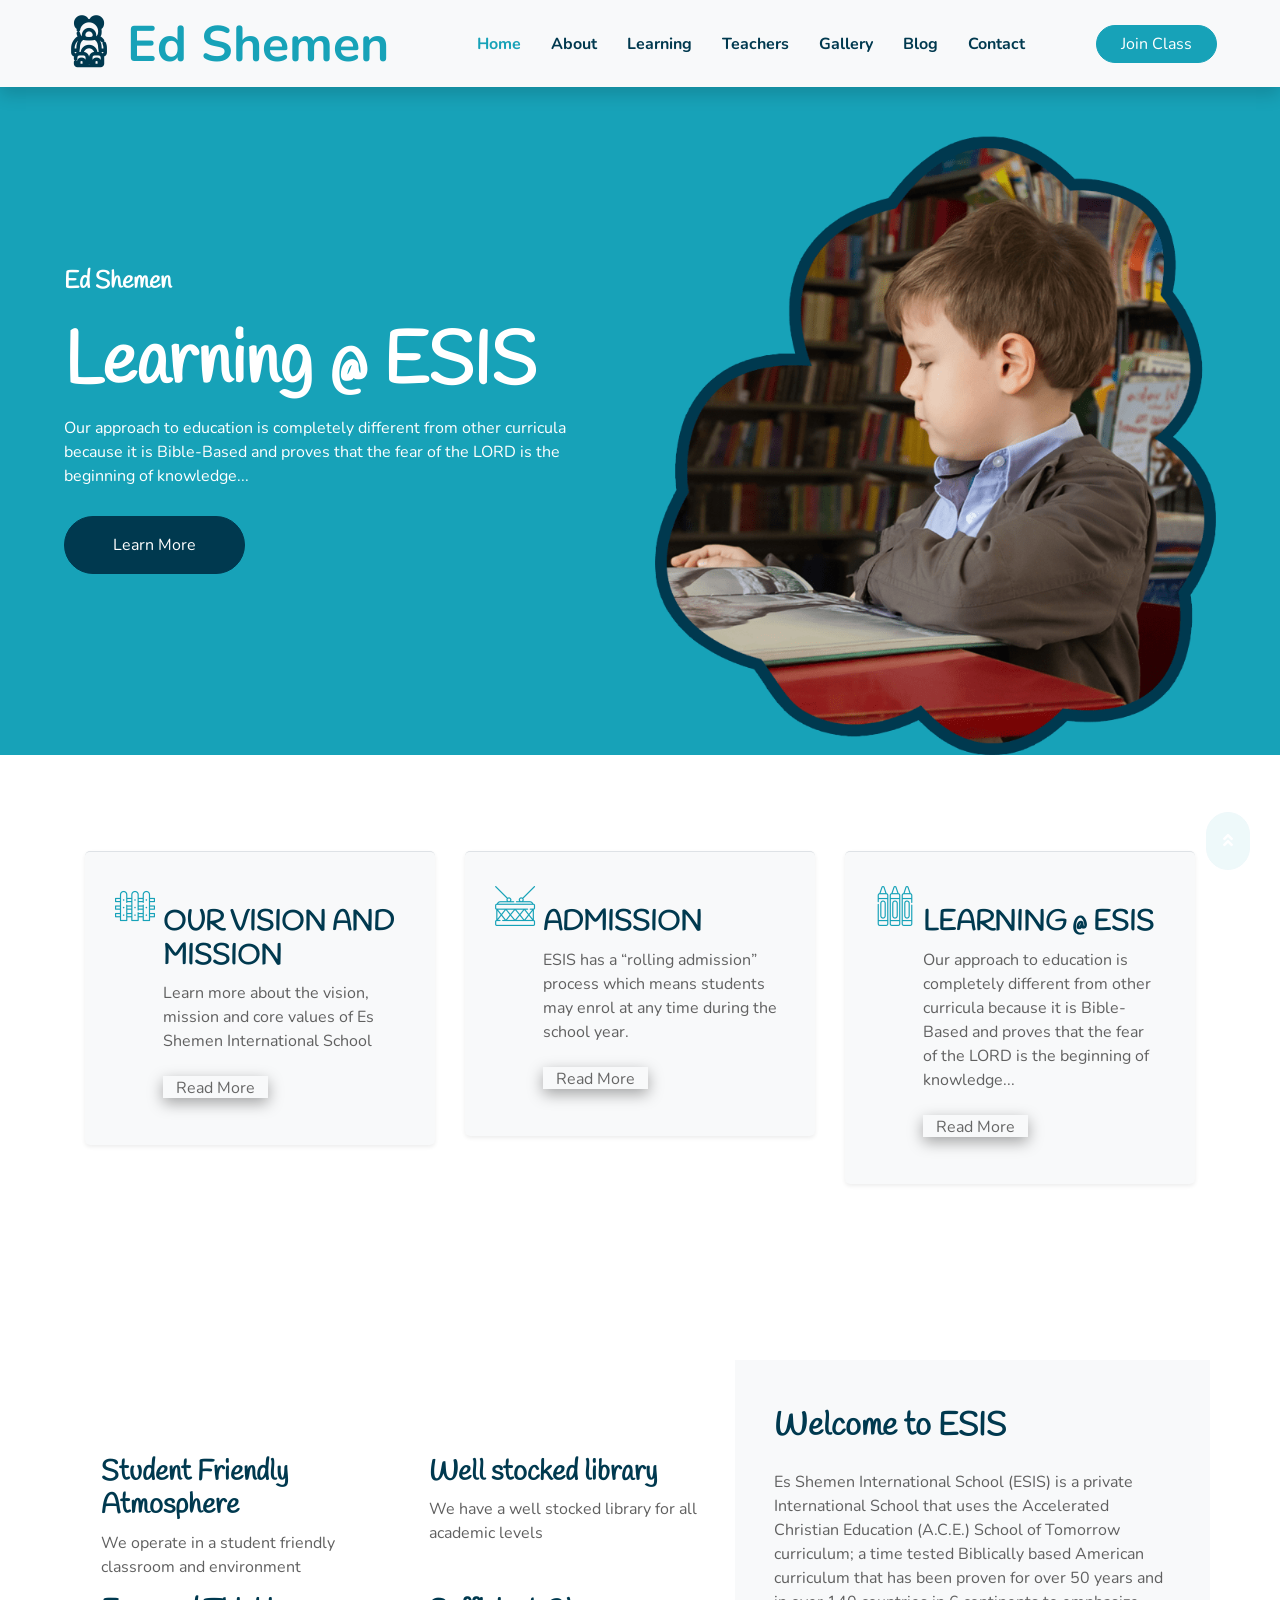
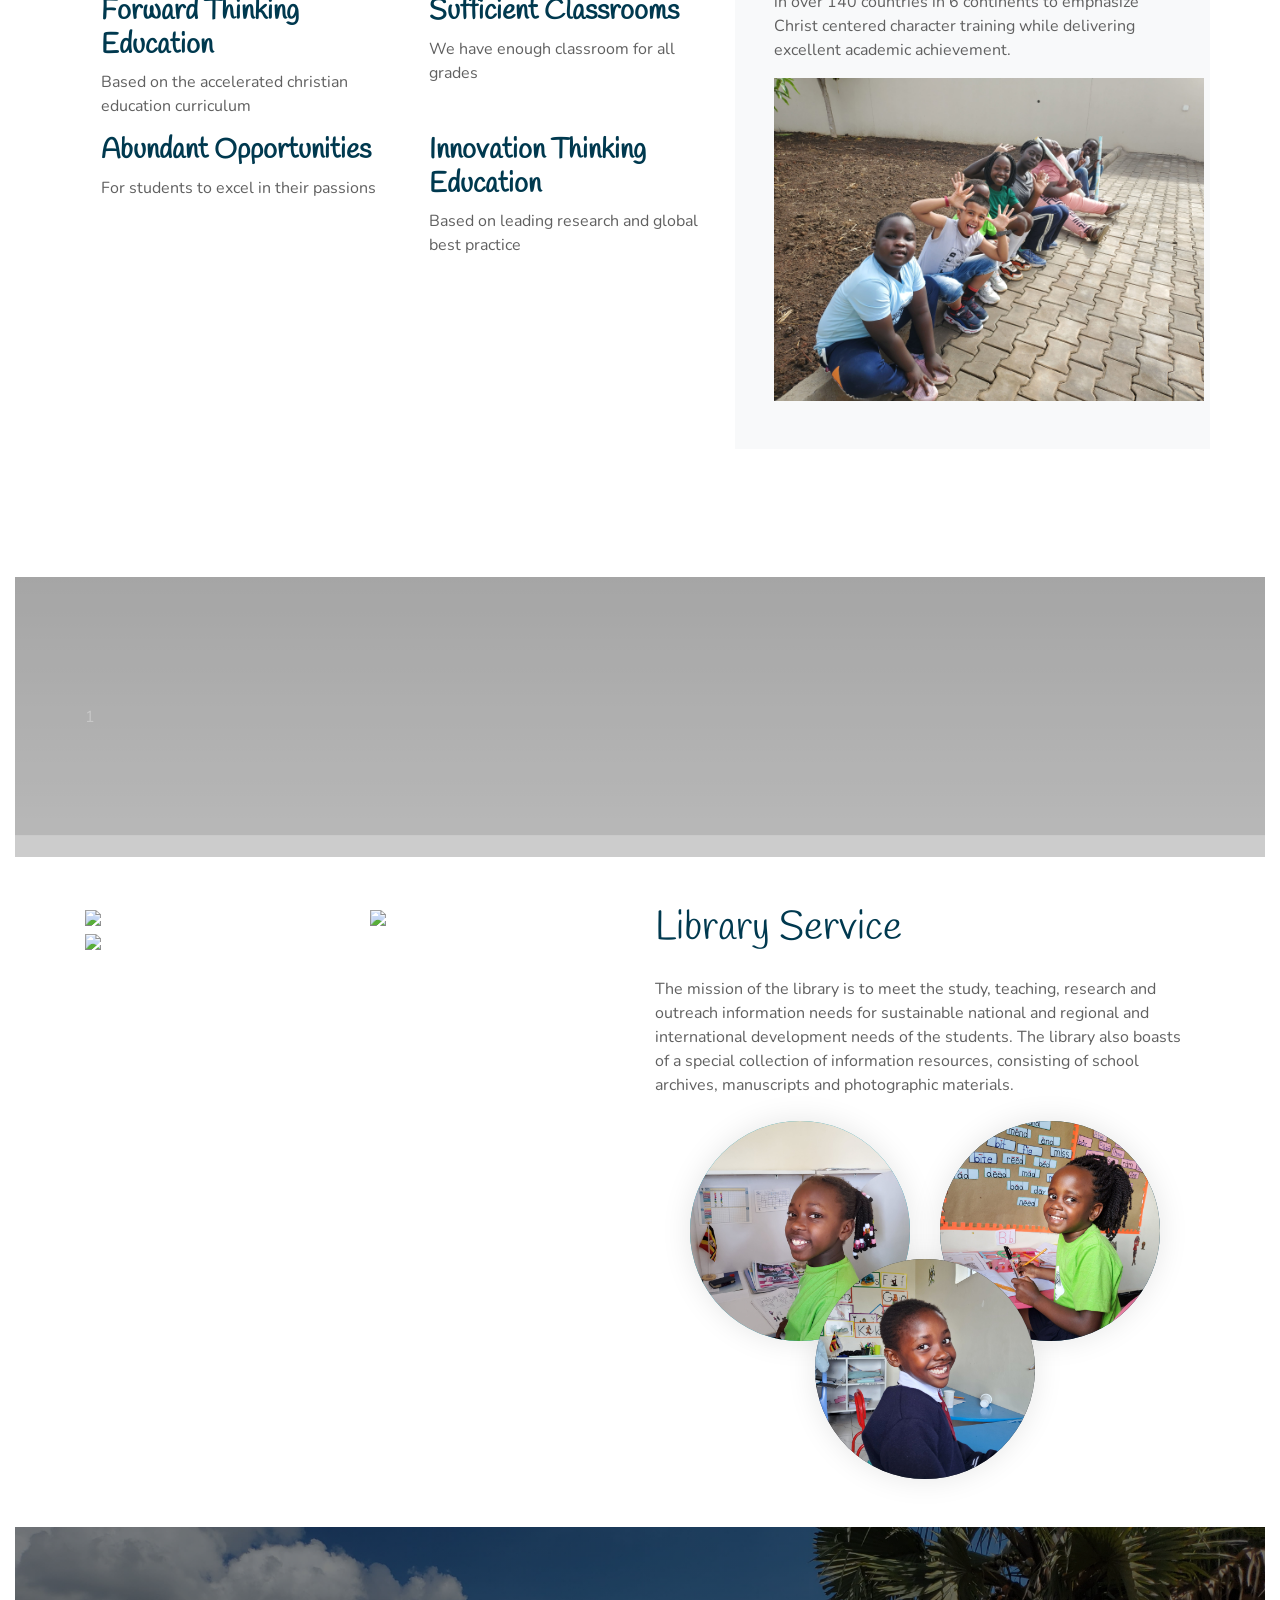
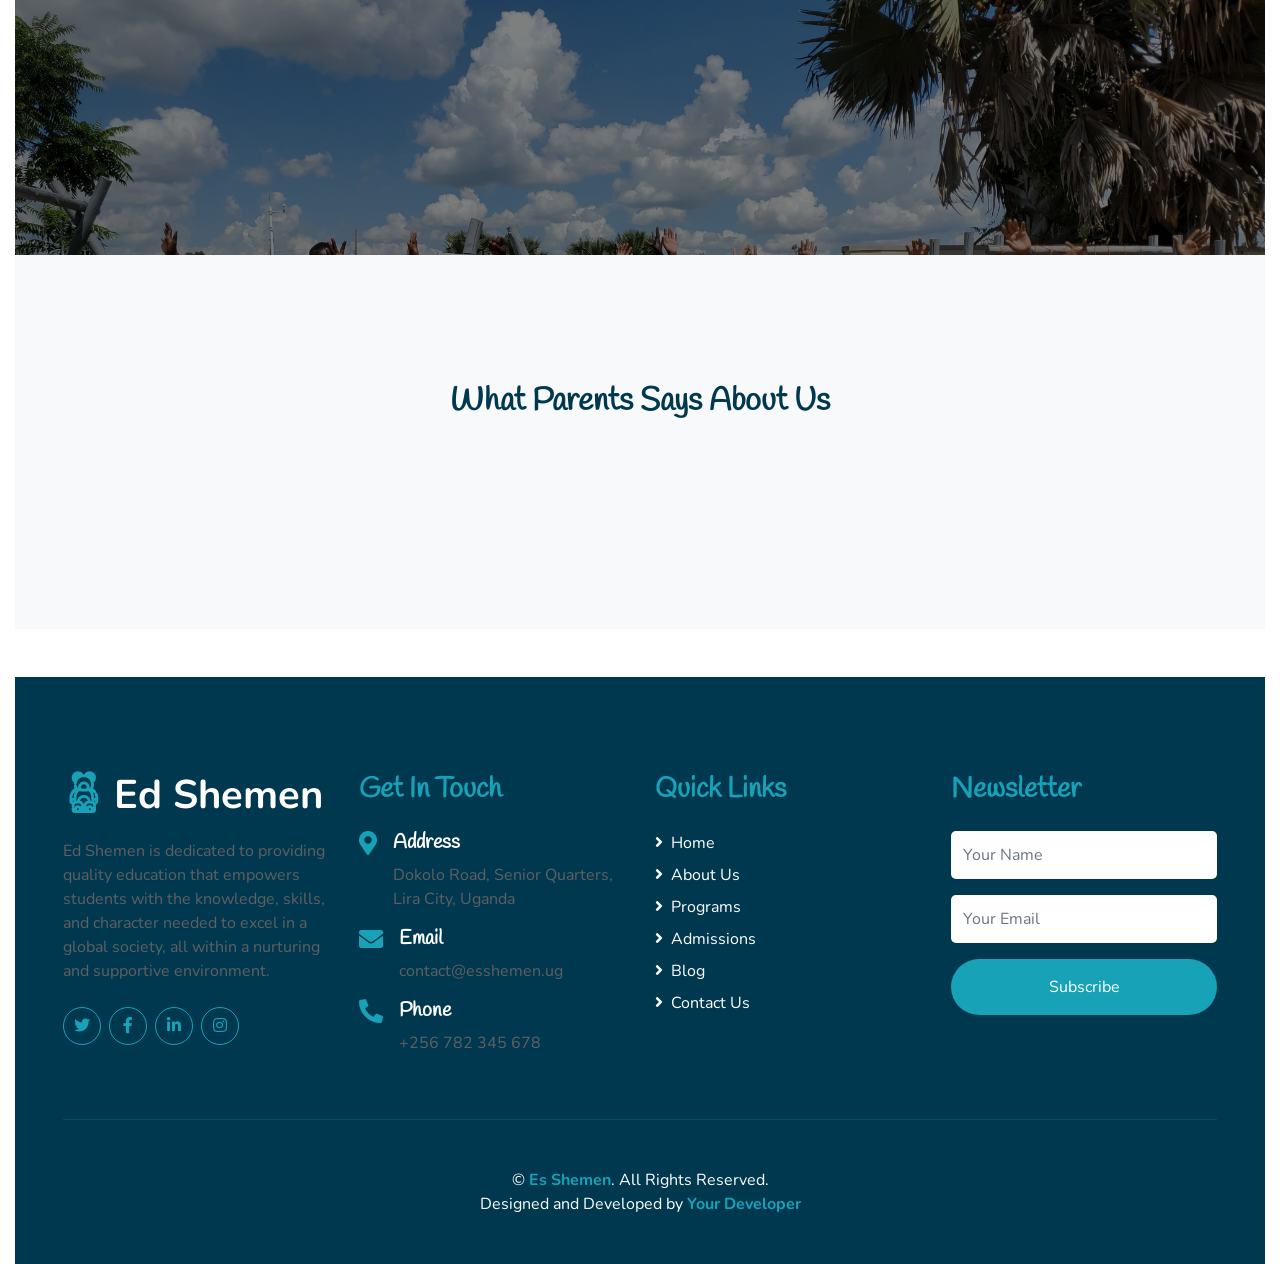
==== commit a66bd8cc: "Latest update" ====
--- a/index.html
+++ b/index.html
@@ -36,6 +36,7 @@
     rel="stylesheet"
   />
     <link href="css/style.css" rel="stylesheet" />
+    
   </head>
 
   <body>
@@ -50,7 +51,7 @@
           style="font-size: 50px"
         >
           <i class="flaticon-043-teddy-bear"></i>
-          <span class="text-primary">Es Shemen</span>
+          <span class="text-primary">Ed Shemen</span>
         </a>
         <button
           type="button"
@@ -84,7 +85,7 @@
     <div class="container-fluid bg-primary px-0 px-md-5 mb-5">
       <div class="row align-items-center px-3">
         <div class="col-lg-6 text-center text-lg-left">
-          <h4 class="text-white mb-4 mt-5 mt-lg-0">Es Shemen</h4>
+          <h4 class="text-white mb-4 mt-5 mt-lg-0">Ed Shemen</h4>
           <h1 class="display-3 font-weight-bold text-white">
             Learning @ ESIS
           </h1>
@@ -441,10 +442,10 @@
         style="font-size: 40px; line-height: 40px"
       >
         <i class="flaticon-043-teddy-bear"></i>
-        <span class="text-white">Es Shemen</span>
+        <span class="text-white">Ed Shemen</span>
       </a>
       <p>
-        Es Shemen is dedicated to providing quality education that empowers students with the knowledge, skills, and character needed to excel in a global society, all within a nurturing and supportive environment.
+        Ed Shemen is dedicated to providing quality education that empowers students with the knowledge, skills, and character needed to excel in a global society, all within a nurturing and supportive environment.
       </p>
       <div class="d-flex justify-content-start mt-4">
         <a
--- a/css/style.css
+++ b/css/style.css
@@ -68,6 +68,10 @@
   outline: 0 !important;
 }
 
+/* button{
+  background:   #28a745 !important;
+} */
+
 hr {
   box-sizing: content-box;
   height: 0;
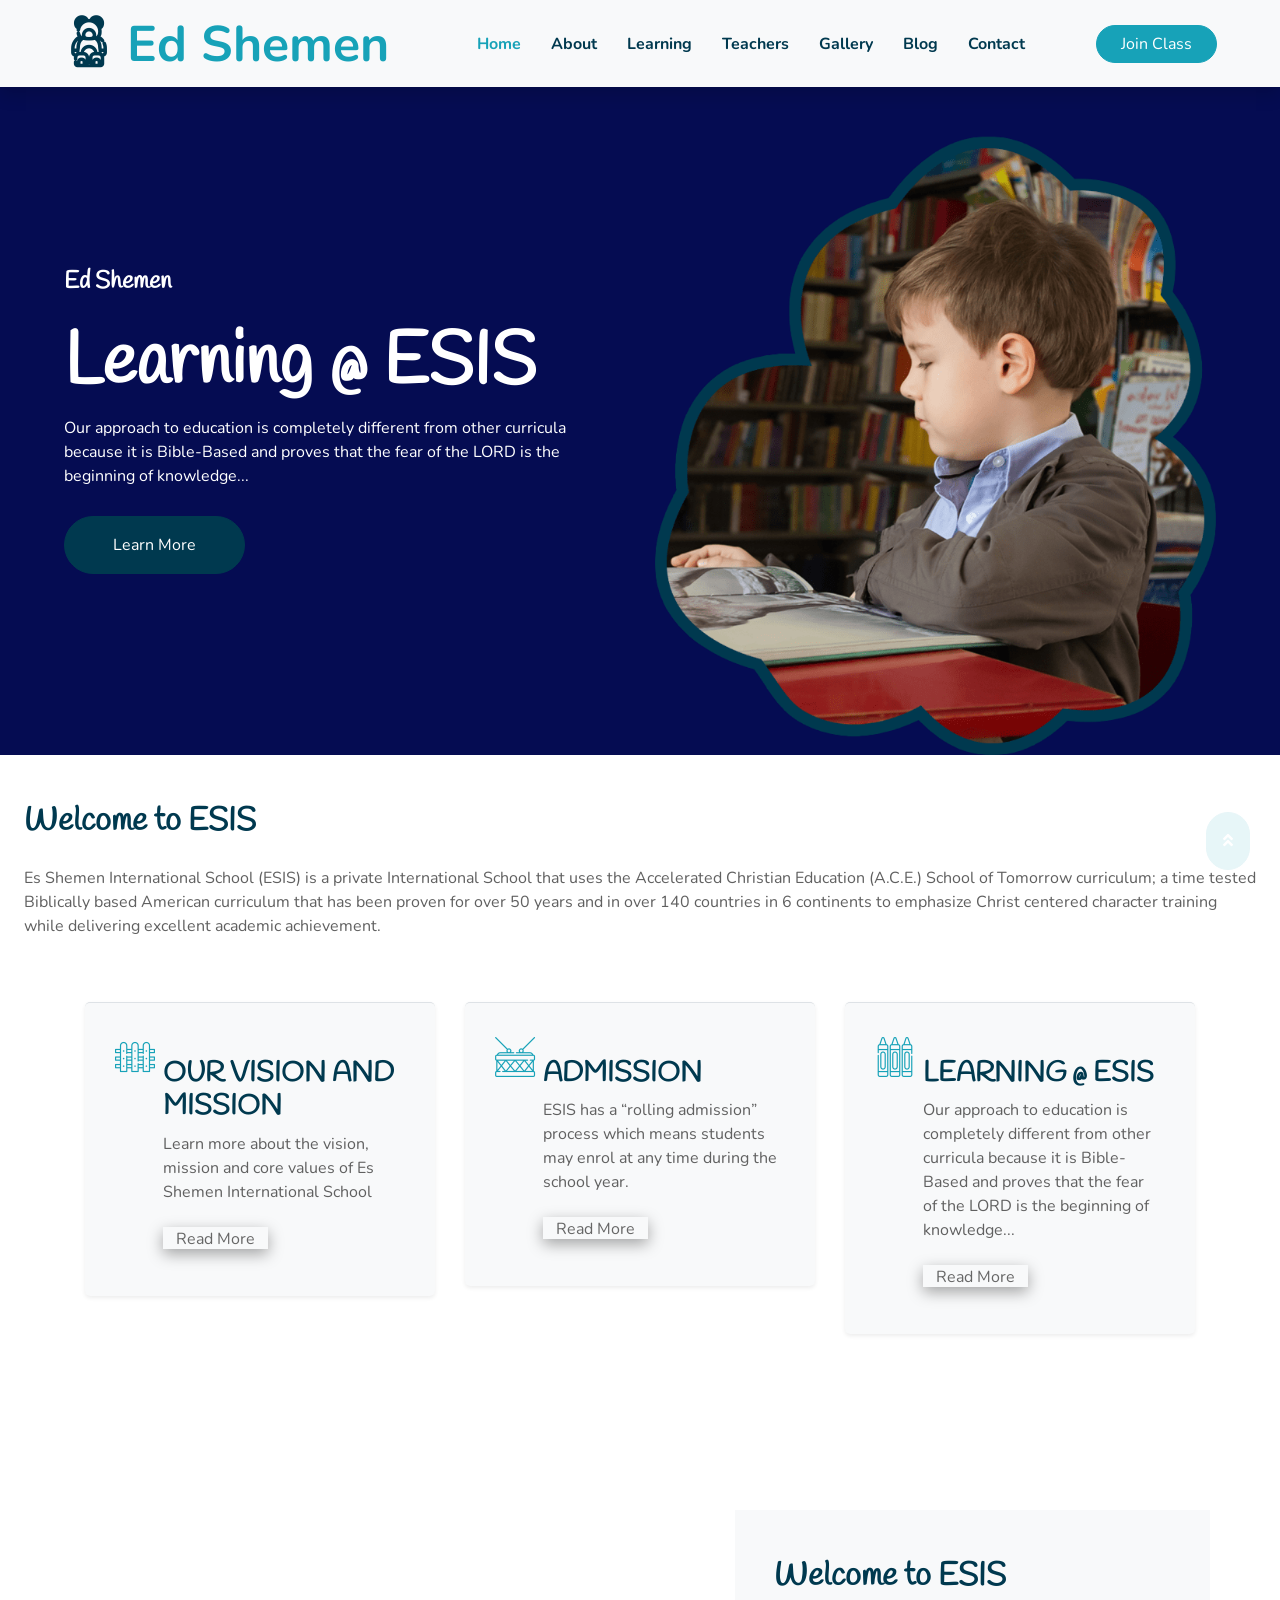
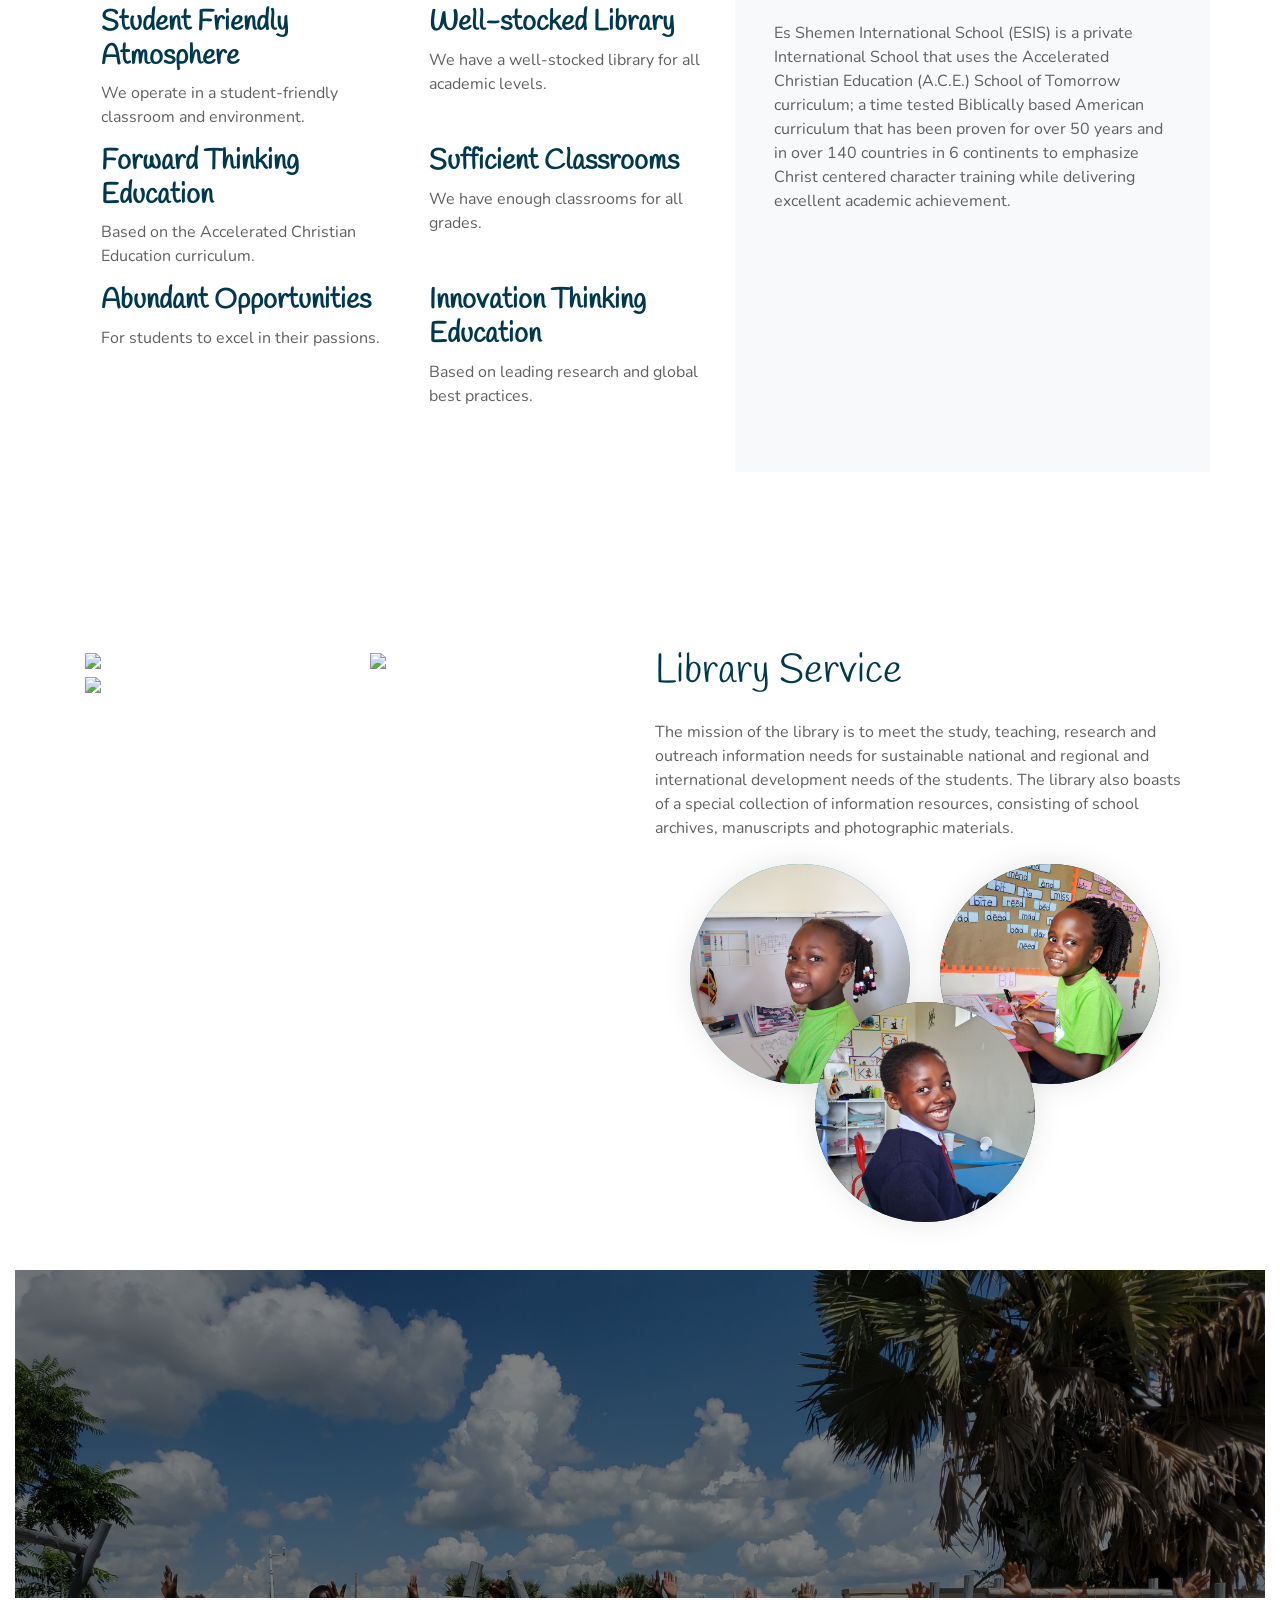
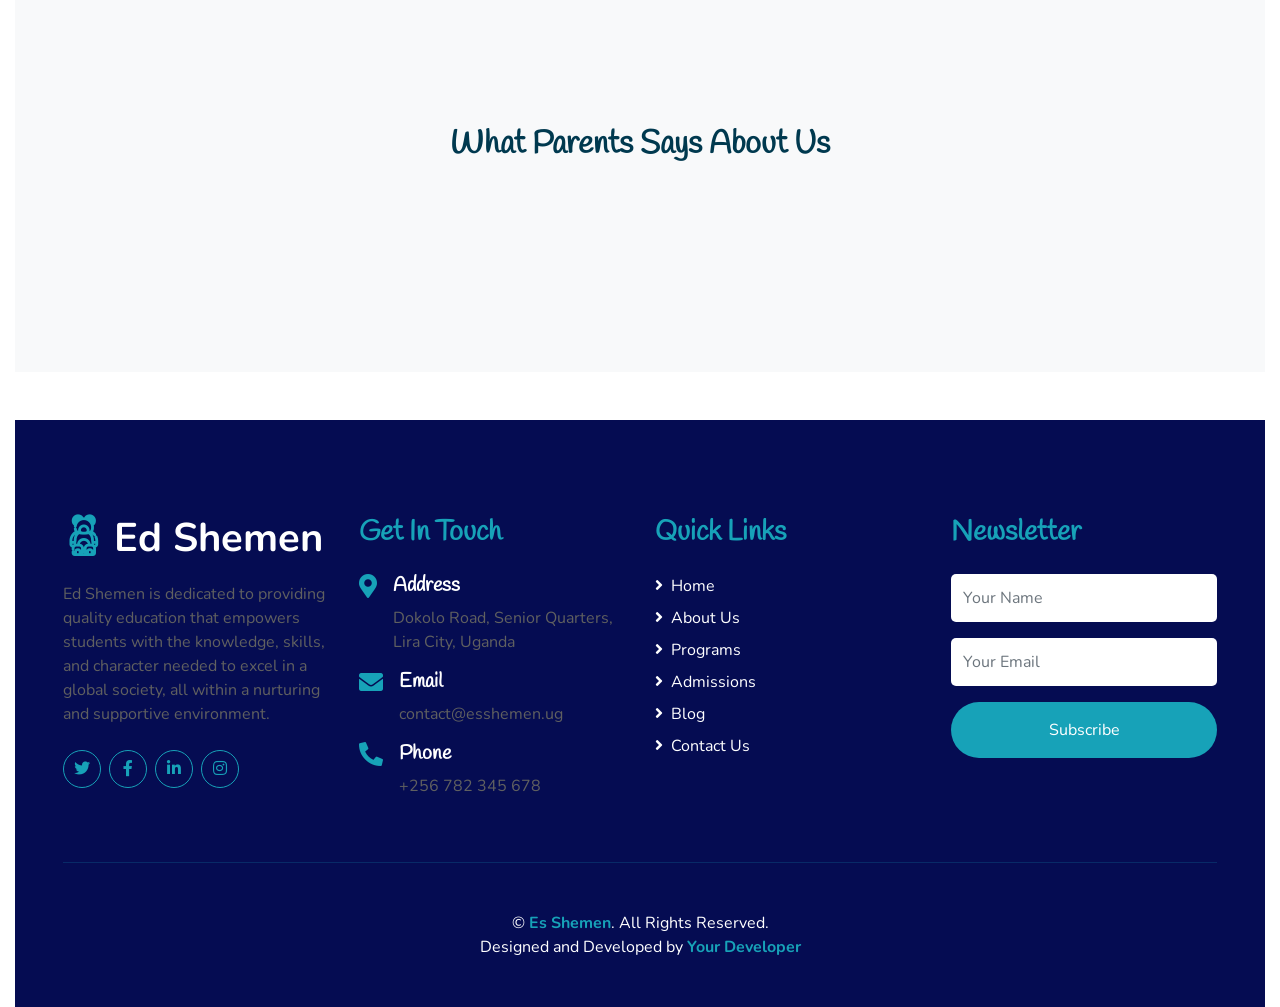
==== commit 544e112a: "Change in the bg" ====
--- a/index.html
+++ b/index.html
@@ -82,7 +82,9 @@
     <!-- Navbar End -->
 
     <!-- Header Start -->
-    <div class="container-fluid bg-primary px-0 px-md-5 mb-5">
+    <div class="container-fluid  px-0 px-md-5 mb-5"
+    
+    style="background-color: #050c52;">
       <div class="row align-items-center px-3">
         <div class="col-lg-6 text-center text-lg-left">
           <h4 class="text-white mb-4 mt-5 mt-lg-0">Ed Shemen</h4>
@@ -101,24 +103,36 @@
     </div>
     <!-- Header End -->
 
+
+    <section>
+      <div class="text px-4 ftco-animate">
+        <h2 class="mb-4">Welcome to ESIS</h2>
+        <p>Es Shemen International School (ESIS) is a private International School that uses the Accelerated Christian Education (A.C.E.) School of Tomorrow curriculum; a time tested Biblically based American curriculum that has been proven for over 50 years and in over 140 countries in 6 continents to emphasize Christ centered character training while delivering excellent academic achievement.</p>
+        
+        
+
+    
+      </div>
+    </section>
+
     <!-- Facilities Start -->
     <div class="container-fluid pt-5">
       <div class="container pb-3">
         <div class="row">
           <div class="col-lg-4 col-md-6 pb-1">
-            <div
-              class="d-flex bg-light shadow-sm border-top rounded mb-4"
-              style="padding: 30px"
-            >
-              <i
-                class="flaticon-050-fence h1 font-weight-normal text-primary mb-3"
-              ></i>
-              <div class="media-body p-2 mt-3">
-                <h3 class="heading">OUR VISION AND MISSION</h3>
-                <p>Learn more about the vision, mission and core values of Es Shemen International School</p>
-				<a href="about.html" style="box-shadow: rgba(0, 0, 0, 0.35) 0px 5px 15px;"><button class="btn bg-tertiary">Read More</button></a>
-              </div>
-            </div>
+              <div
+                class="d-flex bg-light shadow-sm border-top rounded mb-4"
+                style="padding: 30px"
+              >
+                <i
+                  class="flaticon-050-fence h1 font-weight-normal text-primary mb-3"
+                ></i>
+                  <div class="media-body p-2 mt-3">
+                    <h3 class="heading">OUR VISION AND MISSION</h3>
+                    <p>Learn more about the vision, mission and core values of Es Shemen International School</p>
+                      <a href="about.html" style="box-shadow: rgba(0, 0, 0, 0.35) 0px 5px 15px;"><button class="btn bg-tertiary">Read More</button></a>
+                  </div>
+              </div>
           </div>
           <div class="col-lg-4 col-md-6 pb-1">
             <div
@@ -131,7 +145,7 @@
               <div class="media-body p-2 mt-3">
                 <h3 class="heading">ADMISSION</h3>
                 <p>ESIS has a “rolling admission” process which means students may enrol at any time during the school year.</p>
-				<a href="admission.html" style="box-shadow: rgba(0, 0, 0, 0.35) 0px 5px 15px;"><button class="btn bg-tertiary">Read More</button></a>
+			          	<a href="admission.html" style="box-shadow: rgba(0, 0, 0, 0.35) 0px 5px 15px;"><button class="btn bg-tertiary">Read More</button></a>
               </div>
             </div>
           </div>
@@ -146,7 +160,7 @@
               <div class="media-body p-2 mt-3">
                 <h3 class="heading">LEARNING @ ESIS</h3>
                 <p>Our approach to education is completely different from other curricula because it is Bible-Based and proves that the fear of the LORD is the beginning of knowledge...</p>
-				<a href="learning.html" style="box-shadow: rgba(0, 0, 0, 0.35) 0px 5px 15px;"><button class="btn bg-quarternary" >Read More</button></a>
+				        <a href="learning.html" style="box-shadow: rgba(0, 0, 0, 0.35) 0px 5px 15px;"><button class="btn bg-quarternary" >Read More</button></a>
               </div>
             </div>
           </div>
@@ -169,95 +183,96 @@
 						<div class="text px-4 ftco-animate">
 	          	<h2 class="mb-4">Welcome to ESIS</h2>
 							<p>Es Shemen International School (ESIS) is a private International School that uses the Accelerated Christian Education (A.C.E.) School of Tomorrow curriculum; a time tested Biblically based American curriculum that has been proven for over 50 years and in over 140 countries in 6 continents to emphasize Christ centered character training while delivering excellent academic achievement.</p>
-							<img class="learn" src="images/Fun day Term 1 2023/7.jpg"alt="">
+							
 							<style>
-								.learn{
+								/* .learn{
 									width: 430px;
 								}
 								@media(max-width:730px){
 									.learn{
 										width: 300px;
 									}
-								}
+								} */
 							</style>
 						</div>
 					</div>
-					<div class="col-md-7 wrap-about py-5 pr-md-4 ftco-animate">
-						<div class="row mt-5">
+          <div class="col-md-7 wrap-about py-5 pr-md-4 ftco-animate">
+            <div class="row mt-5">
               <div class="col-lg-6">
-								<div class="services-2 d-flex">
-									<div class="icon mt-2 mr-3 d-flex justify-content-center align-items-center"><span class="flaticon-security"></span></div>
-									<div class="text animated" data-wow-delay="0.4">
-										<h3>Student Friendly Atmosphere</h3>
-										<p>We operate in a student friendly classroom and environment</p>
-									</div>
-								</div>
-							</div>
-							<div class="col-lg-6">
-								<div class="services-2 d-flex">
-									<div class="icon mt-2 mr-3 d-flex justify-content-center align-items-center"><span class="flaticon-reading"></span></div>
-									<div class="text animated" data-wow-delay="0.4">
-										<h3>Well stocked library</h3>
-										<p>We have a well stocked library for all academic levels</p>
-									</div>
-								</div>
-							</div>
-							<div class="col-lg-6">
-								<div class="services-2 d-flex">
-									<div class="icon mt-2 mr-3 d-flex justify-content-center align-items-center"><span class="flaticon-diploma"></span></div>
-									<div class="text animated" data-wow-delay="0.4">
-										<h3>Forward Thinking Education</h3>
-										<p>Based on the accelerated christian education curriculum</p>
-									</div>
-								</div>
-							</div>
-							<div class="col-lg-6">
-								<div class="services-2 d-flex">
-									<div class="icon mt-2 mr-3 d-flex justify-content-center align-items-center"><span class="flaticon-education"></span></div>
-									<div class="text animated" data-wow-delay="0.4">
-										<h3>Sufficient Classrooms</h3>
-										<p>We have enough classroom for all grades</p>
-									</div>
-								</div>
-							</div>
-							<div class="col-lg-6">
-								<div class="services-2 d-flex">
-									<div class="icon mt-2 mr-3 d-flex justify-content-center align-items-center"><span class="flaticon-jigsaw"></span></div>
-									<div class="text animated" data-wow-delay="0.4">
-										<h3>Abundant Opportunities</h3>
-										<p>For students to excel in their passions</p>
-									</div>
-								</div>
-							</div>
+                <div class="services-2 d-flex">
+                  <div class="icon mt-2 mr-3 d-flex justify-content-center align-items-center">
+                    <span class="flaticon-smile"></span> <!-- Replaced for "Student Friendly Atmosphere" -->
+                  </div>
+                  <div class="text animated" data-wow-delay="0.4">
+                    <h3>Student Friendly Atmosphere</h3>
+                    <p>We operate in a student-friendly classroom and environment.</p>
+                  </div>
+                </div>
+              </div>
               <div class="col-lg-6">
-								<div class="services-2 d-flex">
-									<div class="icon mt-2 mr-3 d-flex justify-content-center align-items-center"><span class="flaticon-kids"></span></div>
-									<div class="text animated" data-wow-delay="0.4">
-										<h3>Innovation Thinking Education</h3>
-										<p>Based on leading research and global best practice</p>
-									</div>
-								</div>
-							</div>
-						</div>
-					</div>
+                <div class="services-2 d-flex">
+                  <div class="icon mt-2 mr-3 d-flex justify-content-center align-items-center">
+                    <span class="flaticon-books"></span> <!-- Replaced for "Well-stocked Library" -->
+                  </div>
+                  <div class="text animated" data-wow-delay="0.4">
+                    <h3>Well-stocked Library</h3>
+                    <p>We have a well-stocked library for all academic levels.</p>
+                  </div>
+                </div>
+              </div>
+              <div class="col-lg-6">
+                <div class="services-2 d-flex">
+                  <div class="icon mt-2 mr-3 d-flex justify-content-center align-items-center">
+                    <span class="flaticon-thinking"></span> <!-- Replaced for "Forward Thinking Education" -->
+                  </div>
+                  <div class="text animated" data-wow-delay="0.4">
+                    <h3>Forward Thinking Education</h3>
+                    <p>Based on the Accelerated Christian Education curriculum.</p>
+                  </div>
+                </div>
+              </div>
+              <div class="col-lg-6">
+                <div class="services-2 d-flex">
+                  <div class="icon mt-2 mr-3 d-flex justify-content-center align-items-center">
+                    <span class="flaticon-classroom"></span> <!-- Replaced for "Sufficient Classrooms" -->
+                  </div>
+                  <div class="text animated" data-wow-delay="0.4">
+                    <h3>Sufficient Classrooms</h3>
+                    <p>We have enough classrooms for all grades.</p>
+                  </div>
+                </div>
+              </div>
+              <div class="col-lg-6">
+                <div class="services-2 d-flex">
+                  <div class="icon mt-2 mr-3 d-flex justify-content-center align-items-center">
+                    <span class="flaticon-opportunity"></span> <!-- Replaced for "Abundant Opportunities" -->
+                  </div>
+                  <div class="text animated" data-wow-delay="0.4">
+                    <h3>Abundant Opportunities</h3>
+                    <p>For students to excel in their passions.</p>
+                  </div>
+                </div>
+              </div>
+              <div class="col-lg-6">
+                <div class="services-2 d-flex">
+                  <div class="icon mt-2 mr-3 d-flex justify-content-center align-items-center">
+                    <span class="flaticon-innovation"></span> <!-- Replaced for "Innovation Thinking Education" -->
+                  </div>
+                  <div class="text animated" data-wow-delay="0.4">
+                    <h3>Innovation Thinking Education</h3>
+                    <p>Based on leading research and global best practices.</p>
+                  </div>
+                </div>
+              </div>
+            </div>
+          </div>
+          
 				</div>
 			</div>
 		</section>
 
-    <section class="ftco-intro" style=
-    "background-image:linear-gradient(rgba(0, 0, 0, 0.2), rgba(0, 0, 0, 0.1)), url(images/add3.jpg);
-    background-size: cover; background-position: 50% -21.8334px, 50%;"  data-stellar-background-ratio="0.5">
-      <div class="overlay">
-  
-      </div>
-        <div class="container">
-          <div class="row">
-          <div class="col-md-9 animated fadeIn" data-wow-delay="0.4">
-            
-          </div>
-        </div>
-      1</div>
-    </section>
+     
+
   <style>
     .about-fact {
       width: 220px;
@@ -422,18 +437,42 @@
       <div class="row justify-content-center mb-5 pb-2">
         <div class="col-md-8 text-center heading-section animated" data-wow-delay="0.4">
           <h2 class="mb-4"><span>What Parents</span> Says About Us</h2>
-          <!-- <p>Lorem ipsum dolor sit amet consectetur adipisicing elit. Deserunt dolores dolorum, dolor consectetur iure ducimus praesentium impedit officia asperiores accusamus.</p> -->
+        
+
         </div>
       </div>
     
     </div>
   </section>
 
-  
+  <!-- ##################################################################################
+   <section class="ftco-intro"  data-stellar-background-ratio="0.5">
+
+        
+        style=
+      "background-image:linear-gradient(rgba(0, 0, 0, 0.2), rgba(0, 0, 0, 0.1)), url(images/add3.jpg);
+      background-size: cover; background-position: 50% -21.8334px, 50%;" 
+        -->
+      <!-- <div class="overlay">
+    
+          </div>
+            <div class="container">
+              <div class="row">
+              <div class="col-md-9 animated fadeIn" data-wow-delay="0.4">
+                
+              </div>
+            </div>
+        </div> -->
+          <!-- </section>  -->
+
+  <!-- ############################################################################ --> 
+
   <!-- Testimonial End -->
 
   <!-- Footer Start -->
-<div class="container-fluid bg-secondary text-white mt-5 py-5 px-sm-3 px-md-5">
+<div   style="background-color: #050c52;" class="container-fluid  text-white mt-5 py-5 px-sm-3 px-md-5"
+
+>
   <div class="row pt-5">
     <div class="col-lg-3 col-md-6 mb-5">
       <a
--- a/css/style.css
+++ b/css/style.css
@@ -19,8 +19,8 @@
   --white: #fff;
   --gray: #6c757d;
   --gray-dark: #343a40;
-  --primary: #17a2b8;
-  --secondary: #00394f;
+  --primary: #050c52;
+  --secondary:#518845;
   --success: #28a745;
   --info: #17a2b8;
   --warning: #ffc107;
@@ -157,13 +157,13 @@
 }
 
 a {
-  color: #17a2b8;
+  color:#518845;
   text-decoration: none;
   background-color: transparent;
 }
 
 a:hover {
-  color: #0f6674;
+  color:#518845;
   text-decoration: underline;
 }
 
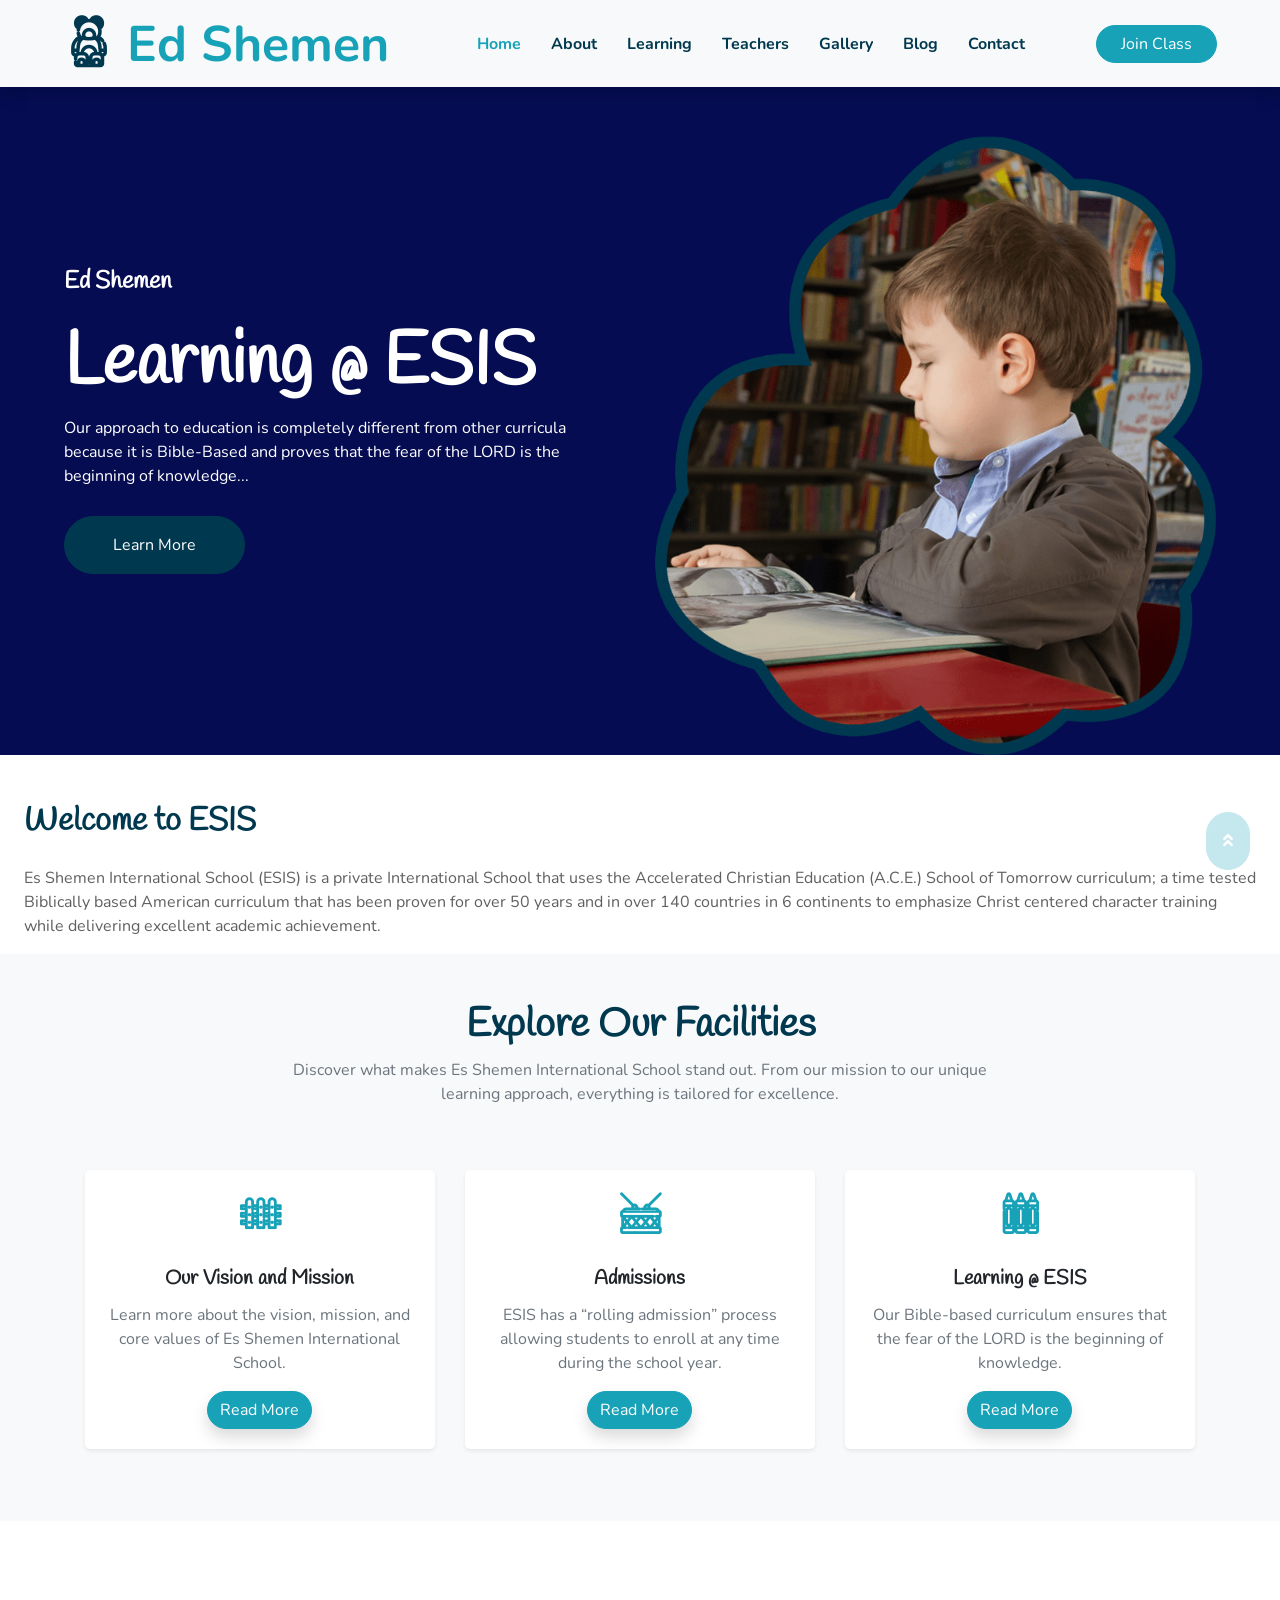
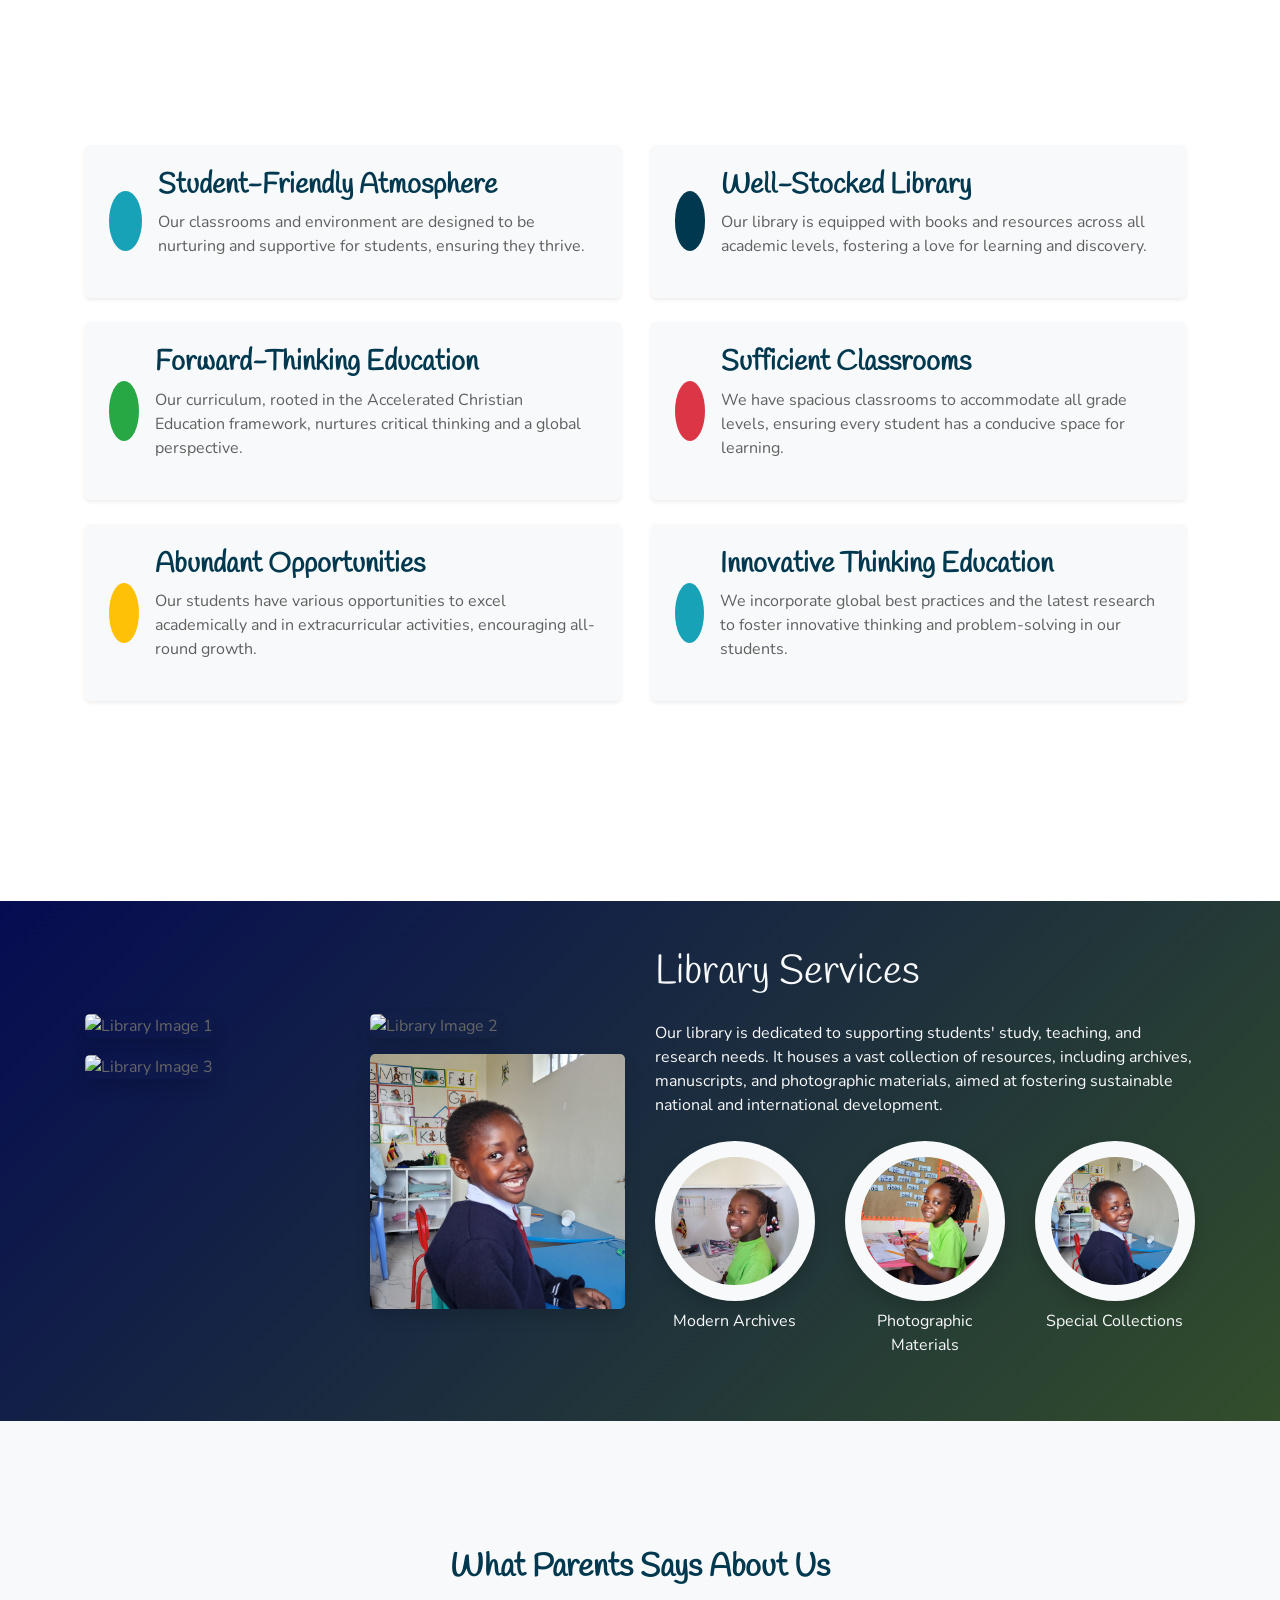
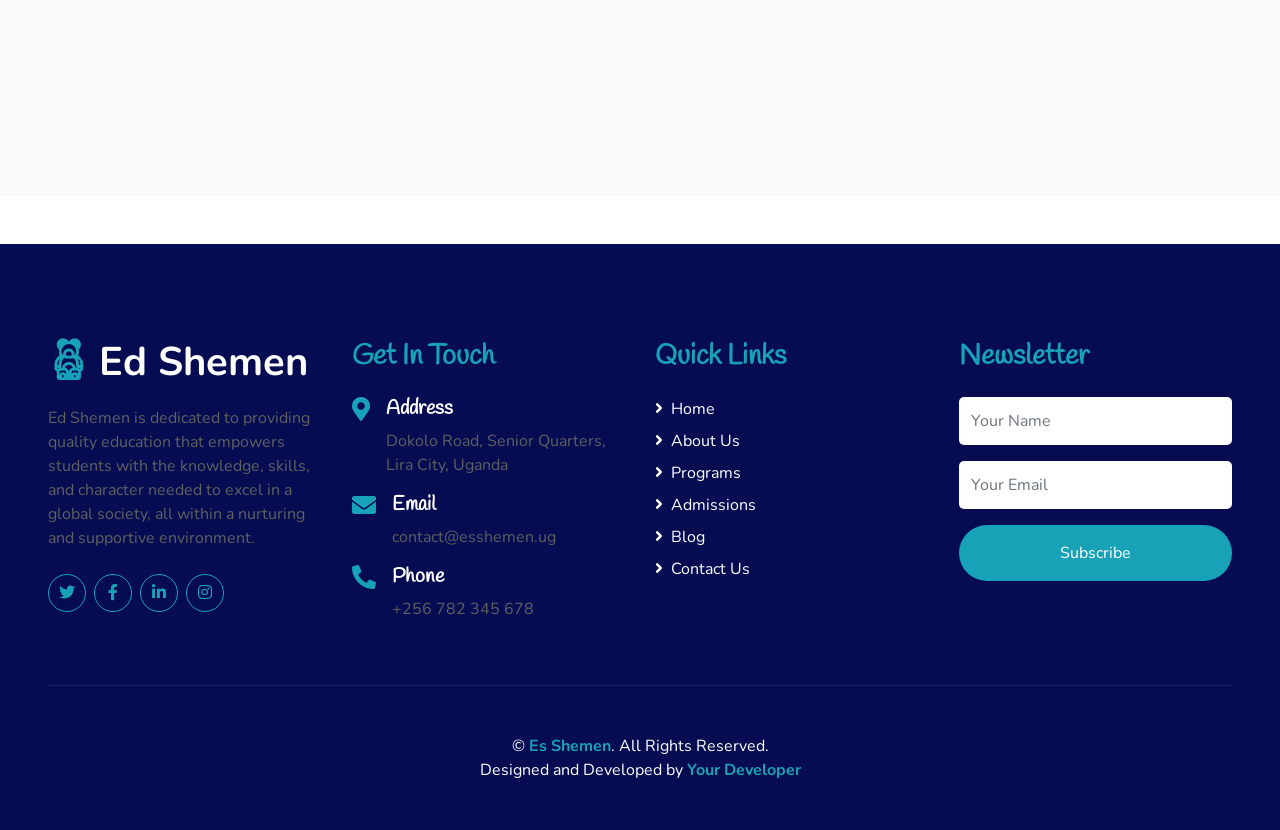
==== commit a6bfc1da: "Updated more pages" ====
--- a/index.html
+++ b/index.html
@@ -115,321 +115,218 @@
       </div>
     </section>
 
+   <!-- Facilities Section Start -->
+<section class="py-5 bg-light">
+  <div class="container">
+    <div class="row text-center mb-5">
+      <div class="col-md-8 mx-auto">
+        <h2 class="display-6 font-weight-bold">Explore Our Facilities</h2>
+        <p class="text-muted">
+          Discover what makes Es Shemen International School stand out. From our mission to our unique learning approach, everything is tailored for excellence.
+        </p>
+      </div>
+    </div>
+    <div class="row">
+      <!-- Card 1 -->
+      <div class="col-lg-4 col-md-6 mb-4">
+        <div class="card shadow-sm border-0">
+          <div class="card-body text-center">
+            <div class="icon mb-4">
+              <i class="flaticon-050-fence h1 text-primary"></i>
+            </div>
+            <h5 class="card-title font-weight-bold">Our Vision and Mission</h5>
+            <p class="card-text text-muted">
+              Learn more about the vision, mission, and core values of Es Shemen International School.
+            </p>
+            <a href="about.html" class="btn btn-primary shadow">Read More</a>
+          </div>
+        </div>
+      </div>
+      <!-- Card 2 -->
+      <div class="col-lg-4 col-md-6 mb-4">
+        <div class="card shadow-sm border-0">
+          <div class="card-body text-center">
+            <div class="icon mb-4">
+              <i class="flaticon-022-drum h1 text-primary"></i>
+            </div>
+            <h5 class="card-title font-weight-bold">Admissions</h5>
+            <p class="card-text text-muted">
+              ESIS has a “rolling admission” process allowing students to enroll at any time during the school year.
+            </p>
+            <a href="admission.html" class="btn btn-primary shadow">Read More</a>
+          </div>
+        </div>
+      </div>
+      <!-- Card 3 -->
+      <div class="col-lg-4 col-md-6 mb-4">
+        <div class="card shadow-sm border-0">
+          <div class="card-body text-center">
+            <div class="icon mb-4">
+              <i class="flaticon-030-crayons h1 text-primary"></i>
+            </div>
+            <h5 class="card-title font-weight-bold">Learning @ ESIS</h5>
+            <p class="card-text text-muted">
+              Our Bible-based curriculum ensures that the fear of the LORD is the beginning of knowledge.
+            </p>
+            <a href="learning.html" class="btn btn-primary shadow">Read More</a>
+          </div>
+        </div>
+      </div>
+    </div>
+  </div>
+</section>
+<!-- Facilities Section End -->
+
+    
     <!-- Facilities Start -->
-    <div class="container-fluid pt-5">
-      <div class="container pb-3">
-        <div class="row">
-          <div class="col-lg-4 col-md-6 pb-1">
-              <div
-                class="d-flex bg-light shadow-sm border-top rounded mb-4"
-                style="padding: 30px"
-              >
-                <i
-                  class="flaticon-050-fence h1 font-weight-normal text-primary mb-3"
-                ></i>
-                  <div class="media-body p-2 mt-3">
-                    <h3 class="heading">OUR VISION AND MISSION</h3>
-                    <p>Learn more about the vision, mission and core values of Es Shemen International School</p>
-                      <a href="about.html" style="box-shadow: rgba(0, 0, 0, 0.35) 0px 5px 15px;"><button class="btn bg-tertiary">Read More</button></a>
-                  </div>
-              </div>
-          </div>
-          <div class="col-lg-4 col-md-6 pb-1">
-            <div
-              class="d-flex bg-light shadow-sm border-top rounded mb-4"
-              style="padding: 30px"
-            >
-              <i
-                class="flaticon-022-drum h1 font-weight-normal text-primary mb-3"
-              ></i>
-              <div class="media-body p-2 mt-3">
-                <h3 class="heading">ADMISSION</h3>
-                <p>ESIS has a “rolling admission” process which means students may enrol at any time during the school year.</p>
-			          	<a href="admission.html" style="box-shadow: rgba(0, 0, 0, 0.35) 0px 5px 15px;"><button class="btn bg-tertiary">Read More</button></a>
-              </div>
-            </div>
-          </div>
-          <div class="col-lg-4 col-md-6 pb-1">
-            <div
-              class="d-flex bg-light shadow-sm border-top rounded mb-4"
-              style="padding: 30px"
-            >
-              <i
-                class="flaticon-030-crayons h1 font-weight-normal text-primary mb-3"
-              ></i>
-              <div class="media-body p-2 mt-3">
-                <h3 class="heading">LEARNING @ ESIS</h3>
-                <p>Our approach to education is completely different from other curricula because it is Bible-Based and proves that the fear of the LORD is the beginning of knowledge...</p>
-				        <a href="learning.html" style="box-shadow: rgba(0, 0, 0, 0.35) 0px 5px 15px;"><button class="btn bg-quarternary" >Read More</button></a>
-              </div>
-            </div>
-          </div>
-          <div class="col-lg-4 col-md-6 pb-1">
-            <div>
-
-            </div>
-              
-              
-             </div>
-          </div>
-        </div>
-    
-    <!-- Facilities Start -->
-
-    <section class="ftco-section ftco-no-pt ftc-no-pb">
-			<div class="container">
-				<div class="row fadeIn" data-wow-delay="0.4">
-					<div class="col-md-5 order-md-last wrap-about py-5 wrap-about bg-light">
-						<div class="text px-4 ftco-animate">
-	          	<h2 class="mb-4">Welcome to ESIS</h2>
-							<p>Es Shemen International School (ESIS) is a private International School that uses the Accelerated Christian Education (A.C.E.) School of Tomorrow curriculum; a time tested Biblically based American curriculum that has been proven for over 50 years and in over 140 countries in 6 continents to emphasize Christ centered character training while delivering excellent academic achievement.</p>
-							
-							<style>
-								/* .learn{
-									width: 430px;
-								}
-								@media(max-width:730px){
-									.learn{
-										width: 300px;
-									}
-								} */
-							</style>
-						</div>
-					</div>
-          <div class="col-md-7 wrap-about py-5 pr-md-4 ftco-animate">
+    <section class="ftco-section ftco-no-pt ftco-no-pb">
+      <div class="container">
+        <div class="row fadeIn" data-wow-delay="0.4">
+          <!-- Single Column: Key Features Section -->
+          <div class="col-12 wrap-about py-5 pr-md-4 ftco-animate">
             <div class="row mt-5">
-              <div class="col-lg-6">
-                <div class="services-2 d-flex">
-                  <div class="icon mt-2 mr-3 d-flex justify-content-center align-items-center">
-                    <span class="flaticon-smile"></span> <!-- Replaced for "Student Friendly Atmosphere" -->
-                  </div>
-                  <div class="text animated" data-wow-delay="0.4">
-                    <h3>Student Friendly Atmosphere</h3>
-                    <p>We operate in a student-friendly classroom and environment.</p>
-                  </div>
-                </div>
-              </div>
-              <div class="col-lg-6">
-                <div class="services-2 d-flex">
-                  <div class="icon mt-2 mr-3 d-flex justify-content-center align-items-center">
-                    <span class="flaticon-books"></span> <!-- Replaced for "Well-stocked Library" -->
-                  </div>
-                  <div class="text animated" data-wow-delay="0.4">
-                    <h3>Well-stocked Library</h3>
-                    <p>We have a well-stocked library for all academic levels.</p>
-                  </div>
-                </div>
-              </div>
-              <div class="col-lg-6">
-                <div class="services-2 d-flex">
-                  <div class="icon mt-2 mr-3 d-flex justify-content-center align-items-center">
-                    <span class="flaticon-thinking"></span> <!-- Replaced for "Forward Thinking Education" -->
-                  </div>
-                  <div class="text animated" data-wow-delay="0.4">
-                    <h3>Forward Thinking Education</h3>
-                    <p>Based on the Accelerated Christian Education curriculum.</p>
-                  </div>
-                </div>
-              </div>
-              <div class="col-lg-6">
-                <div class="services-2 d-flex">
-                  <div class="icon mt-2 mr-3 d-flex justify-content-center align-items-center">
-                    <span class="flaticon-classroom"></span> <!-- Replaced for "Sufficient Classrooms" -->
-                  </div>
-                  <div class="text animated" data-wow-delay="0.4">
-                    <h3>Sufficient Classrooms</h3>
-                    <p>We have enough classrooms for all grades.</p>
-                  </div>
-                </div>
-              </div>
-              <div class="col-lg-6">
-                <div class="services-2 d-flex">
-                  <div class="icon mt-2 mr-3 d-flex justify-content-center align-items-center">
-                    <span class="flaticon-opportunity"></span> <!-- Replaced for "Abundant Opportunities" -->
-                  </div>
-                  <div class="text animated" data-wow-delay="0.4">
-                    <h3>Abundant Opportunities</h3>
-                    <p>For students to excel in their passions.</p>
-                  </div>
-                </div>
-              </div>
-              <div class="col-lg-6">
-                <div class="services-2 d-flex">
-                  <div class="icon mt-2 mr-3 d-flex justify-content-center align-items-center">
-                    <span class="flaticon-innovation"></span> <!-- Replaced for "Innovation Thinking Education" -->
-                  </div>
-                  <div class="text animated" data-wow-delay="0.4">
-                    <h3>Innovation Thinking Education</h3>
-                    <p>Based on leading research and global best practices.</p>
-                  </div>
-                </div>
-              </div>
-            </div>
-          </div>
-          
-				</div>
-			</div>
-		</section>
-
+              <!-- Feature 1: Student-Friendly Atmosphere -->
+              <div class="col-lg-6 mb-4">
+                <div class="services-2 d-flex align-items-center bg-light p-4 rounded shadow-sm">
+                  <div class="icon d-flex justify-content-center align-items-center bg-primary text-white rounded-circle mr-3" style="width: 60px; height: 60px;">
+                    <i class="flaticon-smile" style="font-size: 24px;"></i>
+                  </div>
+                  <div class="text">
+                    <h3 class="font-weight-bold mb-2">Student-Friendly Atmosphere</h3>
+                    <p>Our classrooms and environment are designed to be nurturing and supportive for students, ensuring they thrive.</p>
+                  </div>
+                </div>
+              </div>
+    
+              <!-- Feature 2: Well-Stocked Library -->
+              <div class="col-lg-6 mb-4">
+                <div class="services-2 d-flex align-items-center bg-light p-4 rounded shadow-sm">
+                  <div class="icon d-flex justify-content-center align-items-center bg-secondary text-white rounded-circle mr-3" style="width: 60px; height: 60px;">
+                    <i class="flaticon-books" style="font-size: 24px;"></i>
+                  </div>
+                  <div class="text">
+                    <h3 class="font-weight-bold mb-2">Well-Stocked Library</h3>
+                    <p>Our library is equipped with books and resources across all academic levels, fostering a love for learning and discovery.</p>
+                  </div>
+                </div>
+              </div>
+    
+              <!-- Feature 3: Forward-Thinking Education -->
+              <div class="col-lg-6 mb-4">
+                <div class="services-2 d-flex align-items-center bg-light p-4 rounded shadow-sm">
+                  <div class="icon d-flex justify-content-center align-items-center bg-success text-white rounded-circle mr-3" style="width: 60px; height: 60px;">
+                    <i class="flaticon-thinking" style="font-size: 24px;"></i>
+                  </div>
+                  <div class="text">
+                    <h3 class="font-weight-bold mb-2">Forward-Thinking Education</h3>
+                    <p>Our curriculum, rooted in the Accelerated Christian Education framework, nurtures critical thinking and a global perspective.</p>
+                  </div>
+                </div>
+              </div>
+    
+              <!-- Feature 4: Sufficient Classrooms -->
+              <div class="col-lg-6 mb-4">
+                <div class="services-2 d-flex align-items-center bg-light p-4 rounded shadow-sm">
+                  <div class="icon d-flex justify-content-center align-items-center bg-danger text-white rounded-circle mr-3" style="width: 60px; height: 60px;">
+                    <i class="flaticon-classroom" style="font-size: 24px;"></i>
+                  </div>
+                  <div class="text">
+                    <h3 class="font-weight-bold mb-2">Sufficient Classrooms</h3>
+                    <p>We have spacious classrooms to accommodate all grade levels, ensuring every student has a conducive space for learning.</p>
+                  </div>
+                </div>
+              </div>
+    
+              <!-- Feature 5: Abundant Opportunities -->
+              <div class="col-lg-6 mb-4">
+                <div class="services-2 d-flex align-items-center bg-light p-4 rounded shadow-sm">
+                  <div class="icon d-flex justify-content-center align-items-center bg-warning text-white rounded-circle mr-3" style="width: 60px; height: 60px;">
+                    <i class="flaticon-opportunity" style="font-size: 24px;"></i>
+                  </div>
+                  <div class="text">
+                    <h3 class="font-weight-bold mb-2">Abundant Opportunities</h3>
+                    <p>Our students have various opportunities to excel academically and in extracurricular activities, encouraging all-round growth.</p>
+                  </div>
+                </div>
+              </div>
+    
+              <!-- Feature 6: Innovative Thinking Education -->
+              <div class="col-lg-6 mb-4">
+                <div class="services-2 d-flex align-items-center bg-light p-4 rounded shadow-sm">
+                  <div class="icon d-flex justify-content-center align-items-center bg-info text-white rounded-circle mr-3" style="width: 60px; height: 60px;">
+                    <i class="flaticon-innovation" style="font-size: 24px;"></i>
+                  </div>
+                  <div class="text">
+                    <h3 class="font-weight-bold mb-2">Innovative Thinking Education</h3>
+                    <p>We incorporate global best practices and the latest research to foster innovative thinking and problem-solving in our students.</p>
+                  </div>
+                </div>
+              </div>
+            </div>
+          </div>
+        </div>
+      </div>
+    </section>
+    
      
-
-  <style>
-    .about-fact {
-      width: 220px;
-      height: 220px;
-      box-shadow: 0 0 30px rgba(0, 0, 0, .1);
-  }
-  
-  @media (min-width: 576px) {
-      .about-fact.mt-n130 {
-          margin-top: -130px;
-      }
-  }
-  
-  .btn-play {
-      position: relative;
-      display: block;
-      box-sizing: content-box;
-      width: 36px;
-      height: 46px;
-      border-radius: 100%;
-      border: none;
-      outline: none !important;
-      padding: 18px 20px 20px 28px;
-      background: var(--bs-primary);
-  }
-  
-  .btn-play:before {
-      content: "";
-      position: absolute;
-      z-index: 0;
-      left: 50%;
-      top: 50%;
-      transform: translateX(-50%) translateY(-50%);
-      display: block;
-      width: 90px;
-      height: 90px;
-      background: var(--bs-primary);
-      border-radius: 100%;
-      animation: pulse-border 1500ms ease-out infinite;
-  }
-  
-  .btn-play:after {
-      content: "";
-      position: absolute;
-      z-index: 1;
-      left: 50%;
-      top: 50%;
-      transform: translateX(-50%) translateY(-50%);
-      display: block;
-      width: 90px;
-      height: 90px;
-      background: var(--bs-primary);
-      border-radius: 100%;
-      transition: all 200ms;
-  }
-  
-  .btn-play span {
-      display: block;
-      position: relative;
-      z-index: 3;
-      width: 0;
-      height: 0;
-      left: 3px;
-      border-left: 30px solid #FFFFFF;
-      border-top: 18px solid transparent;
-      border-bottom: 18px solid transparent;
-  }
-  
-  @keyframes pulse-border {
-      0% {
-          transform: translateX(-50%) translateY(-50%) translateZ(0) scale(1);
-          opacity: 1;
-      }
-  
-      100% {
-          transform: translateX(-50%) translateY(-50%) translateZ(0) scale(2);
-          opacity: 0;
-      }
-  }
-  
-  .modal-video .modal-dialog {
-      position: relative;
-      max-width: 800px;
-      margin: 60px auto 0 auto;
-  }
-  
-  .modal-video .modal-body {
-      position: relative;
-      padding: 0px;
-  }
-  
-  .modal-video .close {
-      position: absolute;
-      width: 30px;
-      height: 30px;
-      right: 0px;
-      top: -30px;
-      z-index: 999;
-      font-size: 30px;
-      font-weight: normal;
-      color: #FFFFFF;
-      background: #000000;
-      opacity: 1;
-  }
-  </style>
-  <div class="container-fluid py-5">
-    <div class="container">
-      <div class="row g-5">
-        <div class="col-lg-6 wow fadeIn" data-wow-delay="0.1s">
-          <div class="row g-0">
-            <div class="col-6">
-              <img class="img-fluid" src="images/new/25.jpg">
-            </div>
-            <div class="col-6">
-              <img class="img-fluid" src="images/pics/15.jpg">
-            </div>
-            <div class="col-6">
-              <img class="img-fluid" src="images/pics/13.JPG">
-            </div>
-            
-          </div>
-        </div>
-
-        <div class="col-lg-6 wow fadeIn" data-wow-delay="0.5s">
-          <h1 class="display-6 mb-4">Library Service</h1>
-          <p class="mb-4">The mission of the library is to meet the study, teaching, research and outreach information needs for sustainable national and regional and international development needs of the students. The library also boasts of a special collection of information resources, consisting of school archives, manuscripts and photographic materials.</p>
-          <div class="row g-4 g-sm-5 justify-content-center">
-            <div class="col-sm-6">
-              <div class="about-fact btn-square flex-column rounded-circle bg-primary ms-sm-auto">
-                <img src="images/new/9.jpg" alt="Image" class="img-fluid rounded-circle">
-              </div>
-            </div>
-            <div class="col-sm-6 text-start">
-              <div class="about-fact btn-square flex-column rounded-circle bg-secondary me-sm-auto">
-                <img src="images/pics/7.jpg" alt="Image" class="img-fluid rounded-circle">
-              </div>
-            </div>
-            <div class="col-sm-6">
-              <div class="about-fact mt-n130 btn-square flex-column rounded-circle bg-dark mx-sm-auto">
-                <img src="images/new/10.jpg" alt="Image" class="img-fluid rounded-circle">
-              </div>
-            </div>
-          </div>
-        </div>
-      </div>
-    </div>
-  </div>
-
-  <section class="ftco-section ftco-counter img" id="section-counter" style="background-image:linear-gradient(rgba(0, 0, 0, 0.5), rgba(0, 0, 0, 0.5)), url(images/land/6.jpg);" data-stellar-background-ratio="0.5">
-    <div class="container">
-      <div class="row justify-content-center mb-5 pb-2">
-        <div class="col-md-8 text-center heading-section heading-section-black ftco-animate">
-          <p class="text-light animated" data-wow-delay="0.4"></p>
-        </div>
-      </div>	
-    </div>
-  </section>
+    <section class="library-section py-5" style="background: linear-gradient(135deg, #050c52, #324e2b)
+    ;">
+      <div class="container">
+        <div class="row align-items-center">
+          <!-- Left Section: Image Grid -->
+          <div class="col-lg-6">
+            <div class="row g-3">
+              <div class="col-6">
+                <img class="img-fluid rounded shadow" src="images/new/25.jpg" alt="Library Image 1">
+              </div>
+              <div class="col-6">
+                <img class="img-fluid rounded shadow" src="images/pics/15.jpg" alt="Library Image 2">
+              </div>
+              <div class="col-6">
+                <img class="img-fluid rounded shadow" src="images/pics/13.JPG" alt="Library Image 3">
+              </div>
+              <div class="col-6">
+                <img class="img-fluid rounded shadow" src="images/new/10.jpg" alt="Library Image 4">
+              </div>
+            </div>
+          </div>
+    
+          <!-- Right Section: Text Content -->
+          <div class="col-lg-6 text-light">
+            <h1 class="display-6 mb-4 text-light">Library Services</h1>
+            <p class="mb-4 text-light">
+              Our library is dedicated to supporting students' study, teaching, and research needs. 
+              It houses a vast collection of resources, including archives, manuscripts, and 
+              photographic materials, aimed at fostering sustainable national and international 
+              development.
+            </p>
+    
+            <!-- Features with Circular Images -->
+            <div class="row g-3">
+              <div class="col-sm-4 text-center">
+                <div class="feature-circle bg-light p-3 rounded-circle shadow d-flex align-items-center justify-content-center">
+                  <img src="images/new/9.jpg" alt="Feature 1" class="img-fluid rounded-circle">
+                </div>
+                <p class="mt-2 text-light">Modern Archives</p>
+              </div>
+              <div class="col-sm-4 text-center">
+                <div class="feature-circle bg-light p-3 rounded-circle shadow d-flex align-items-center justify-content-center">
+                  <img src="images/pics/7.jpg" alt="Feature 2" class="img-fluid rounded-circle">
+                </div>
+                <p class="mt-2 text-light">Photographic Materials</p>
+              </div>
+              <div class="col-sm-4 text-center">
+                <div class="feature-circle bg-light p-3 rounded-circle shadow d-flex align-items-center justify-content-center">
+                  <img src="images/new/10.jpg" alt="Feature 3" class="img-fluid rounded-circle">
+                </div>
+                <p class="mt-2 text-light">Special Collections</p>
+              </div>
+            </div>
+          </div>
+        </div>
+      </div>
+    </section>
+    
 
   <!-- Testimonial Start -->
   <section class="ftco-section testimony-section bg-light">
